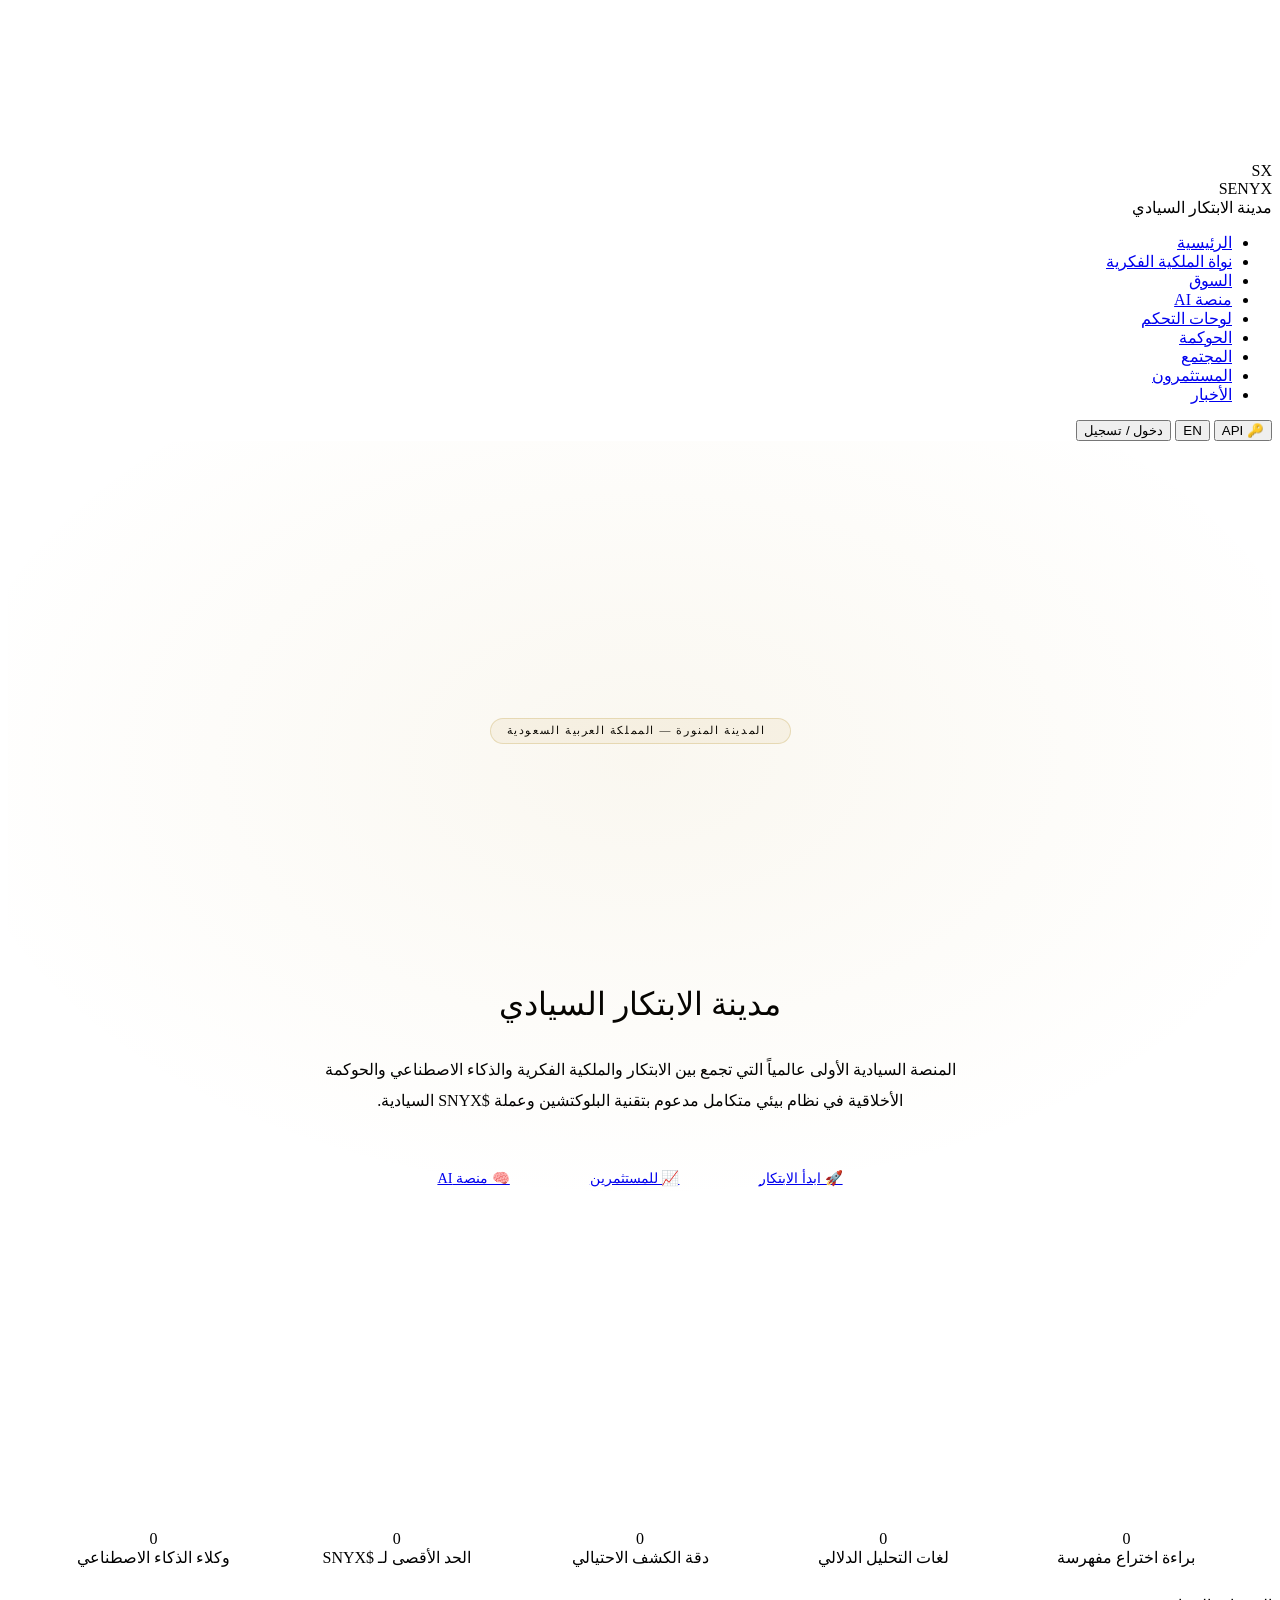
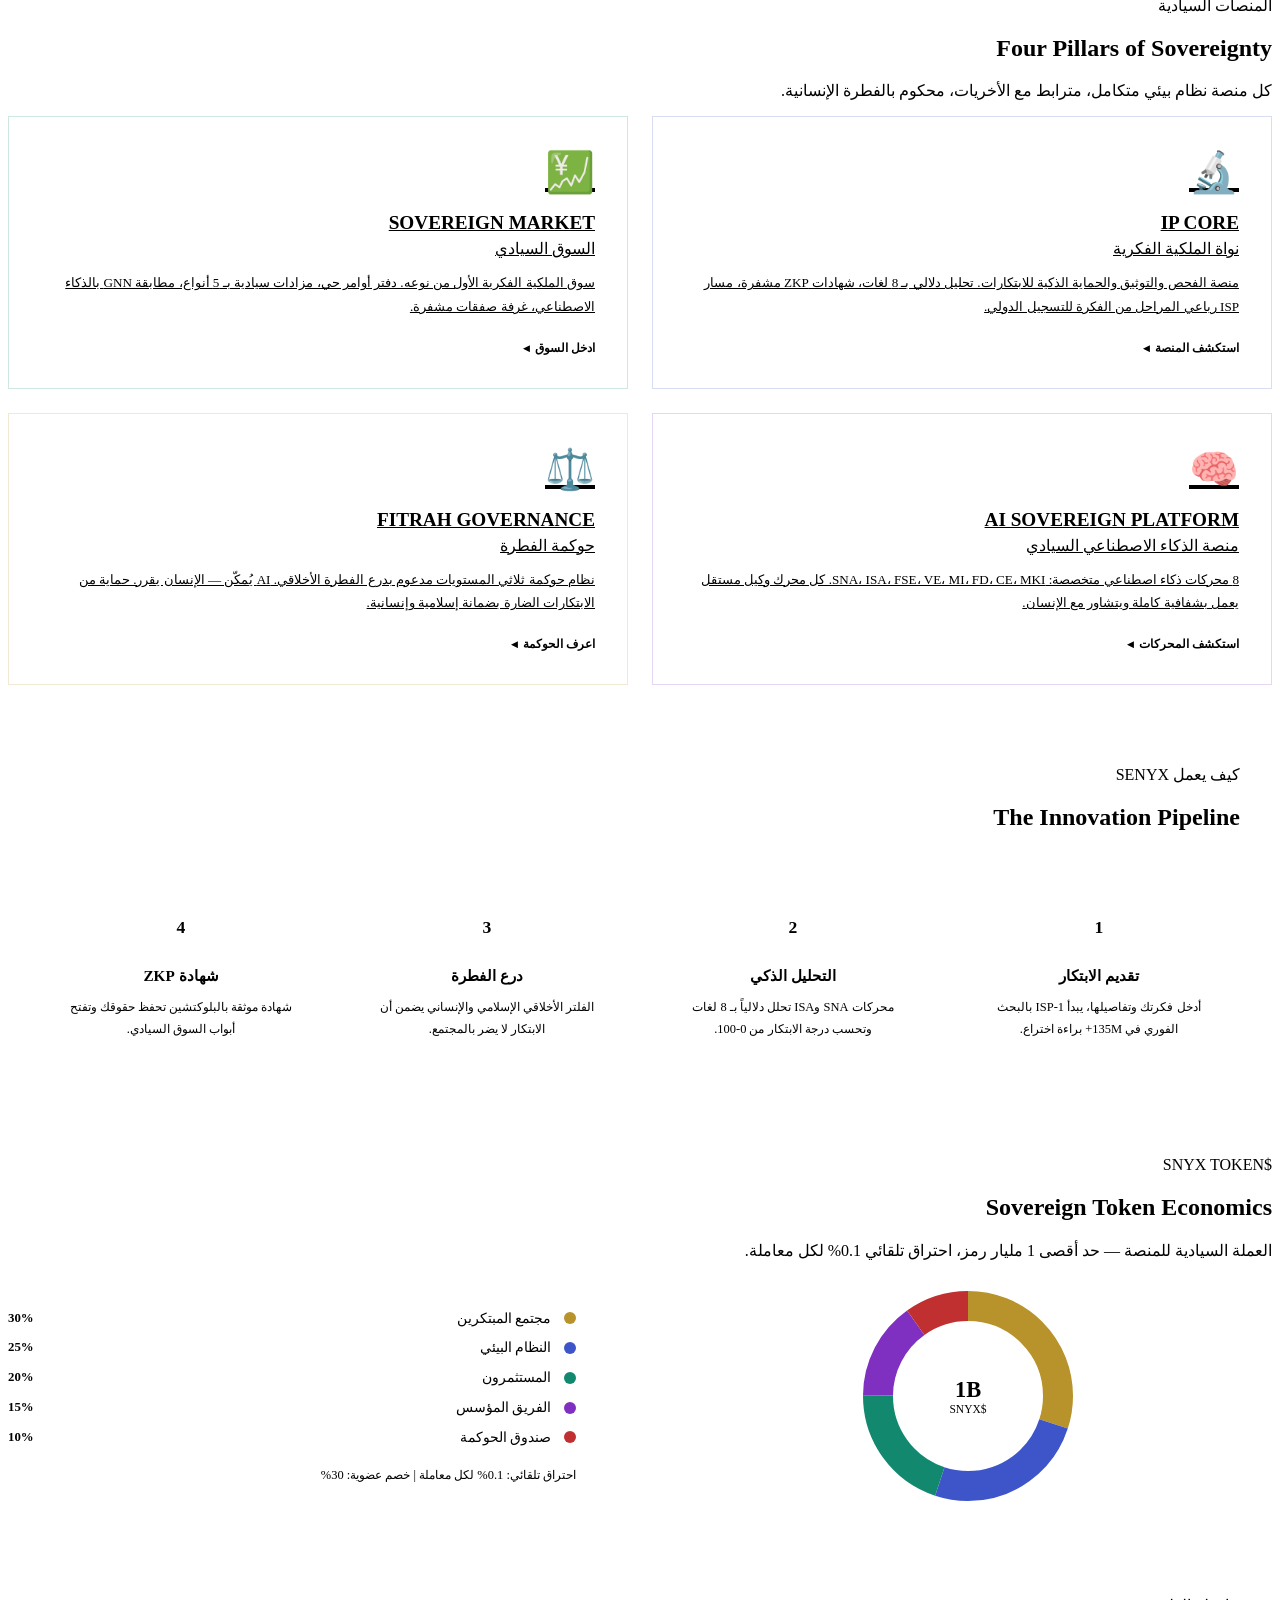
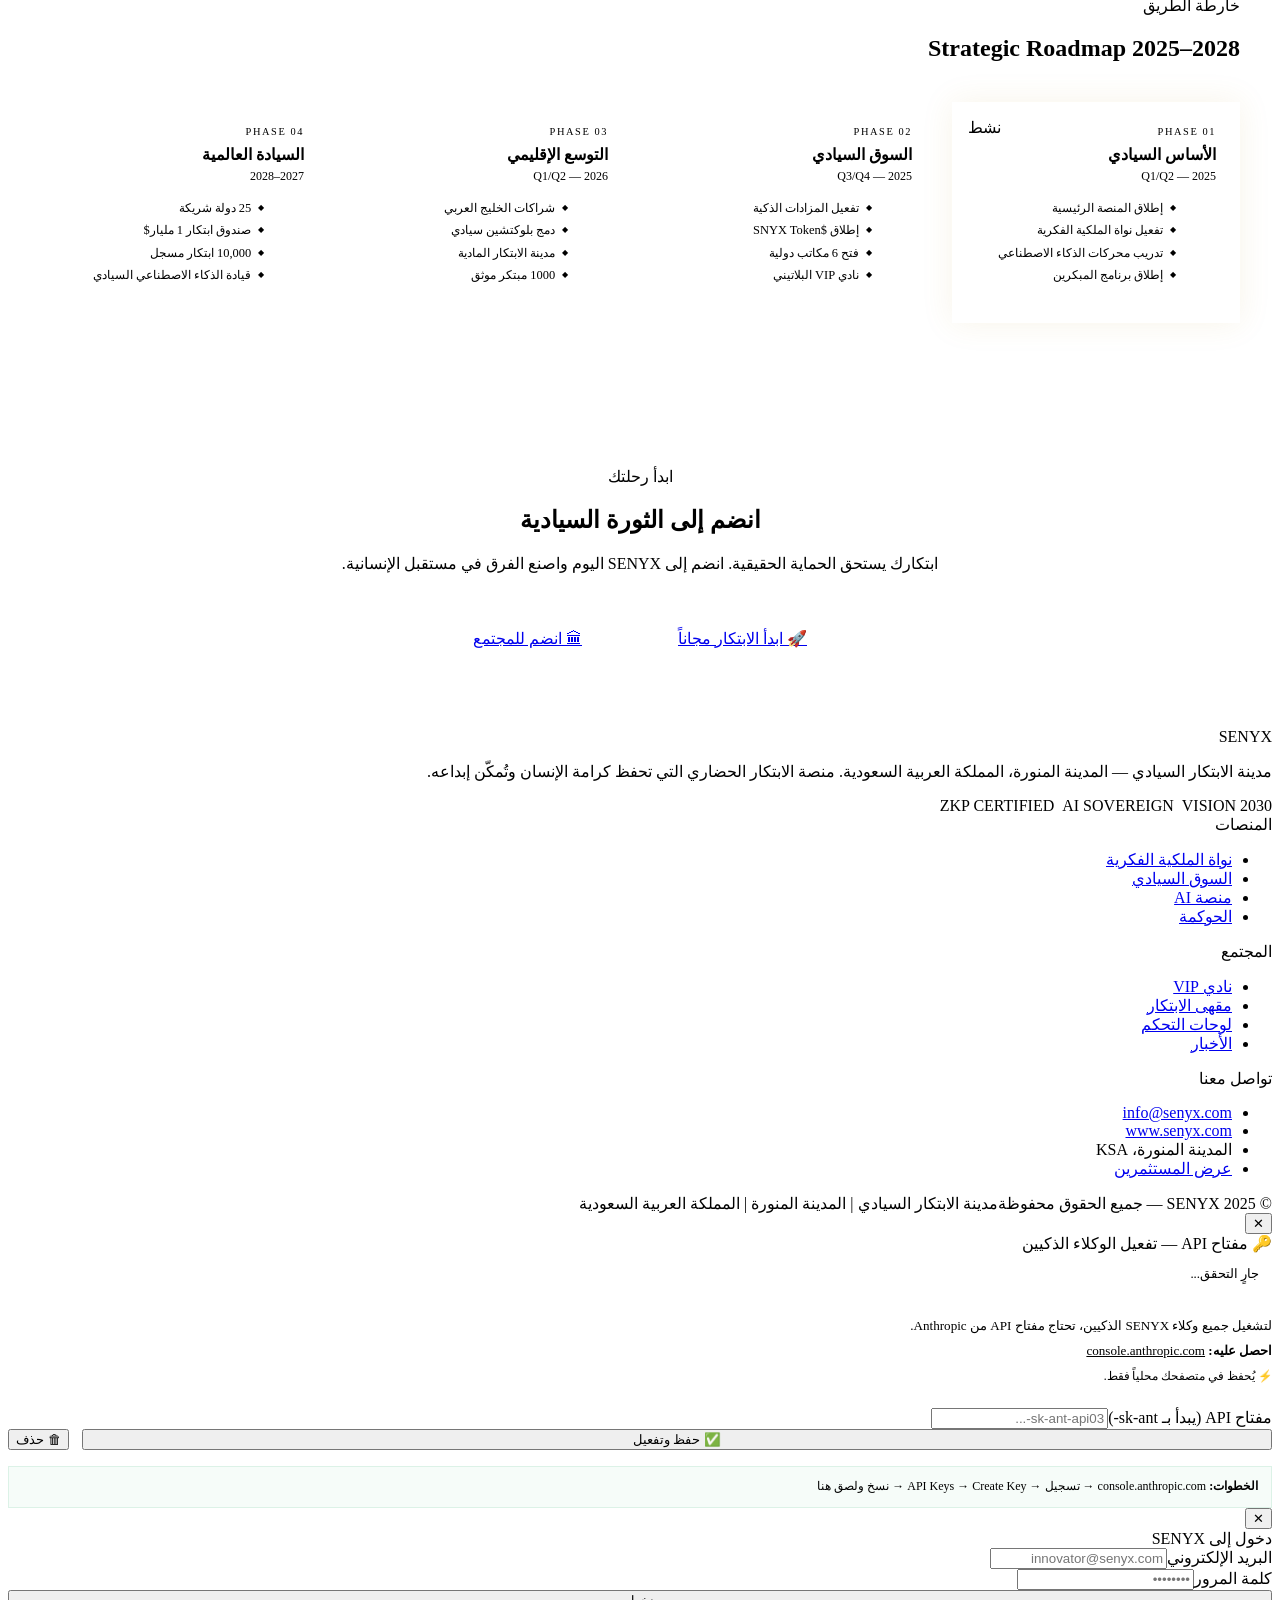
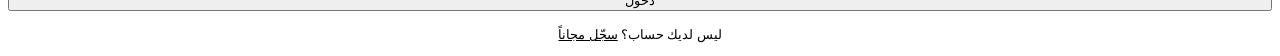
==== index.html @ e2f90cb4 "Add files via upload" ====
<!DOCTYPE html>

<html lang="ar" dir="rtl">
<head>
<meta charset="UTF-8">
<meta name="viewport" content="width=device-width,initial-scale=1">
<title>SENYX — مدينة الابتكار السيادي</title>
<meta name="description" content="SENYX: منصة الابتكار السيادي الأولى في العالم — المدينة المنورة، المملكة العربية السعودية">
<link rel="stylesheet" href="css/shared.css">
<style>
.hero{min-height:100vh;display:flex;flex-direction:column;align-items:center;justify-content:center;text-align:center;padding:6rem 2rem 4rem;position:relative;overflow:hidden;}
.hero::before{content:'';position:absolute;inset:0;background:radial-gradient(ellipse 80% 60% at 50% 30%,rgba(184,146,42,.07) 0%,transparent 70%);pointer-events:none;}
.hero-eyebrow{display:inline-flex;align-items:center;gap:.5rem;background:rgba(184,146,42,.08);border:1px solid rgba(184,146,42,.25);padding:.35rem 1rem;border-radius:20px;margin-bottom:1.5rem;font-family:var(--font-mono);font-size:.68rem;color:var(--gold);letter-spacing:.15em;}
.hero-title{font-family:var(--font-en);font-size:clamp(3rem,8vw,7rem);font-weight:900;letter-spacing:.1em;background:linear-gradient(135deg,var(--gold4),var(--gold3),var(--gold2),var(--gold));-webkit-background-clip:text;-webkit-text-fill-color:transparent;background-clip:text;line-height:.9;margin-bottom:.5rem;}
.hero-subtitle-ar{font-family:var(--font-ar);font-size:clamp(1.2rem,3vw,2rem);color:var(--white);font-weight:300;margin-bottom:2rem;}
.hero-desc{max-width:640px;font-size:1rem;color:var(--silver);line-height:1.9;margin:0 auto 2.5rem;}
.hero-btns{display:flex;gap:1rem;justify-content:center;flex-wrap:wrap;margin-bottom:3.5rem;}
.stats-bar{background:var(--bg2);border-top:1px solid var(--border);border-bottom:1px solid var(--border);padding:1.8rem 0;position:relative;z-index:1;}
.stats-grid{max-width:1280px;margin:0 auto;padding:0 2rem;display:grid;grid-template-columns:repeat(5,1fr);gap:1rem;}
.stat-item{text-align:center;}
.platforms-grid{display:grid;grid-template-columns:repeat(2,1fr);gap:1.5rem;}
.pcard{background:var(--bg3);border-radius:var(--r2);padding:2rem;position:relative;overflow:hidden;transition:all .3s;cursor:pointer;border:1px solid transparent;display:block;color:inherit;}
.pcard-ipc{border-color:rgba(61,85,200,.2);}
.pcard-mkt{border-color:rgba(18,137,110,.2);}
.pcard-ai{border-color:rgba(128,48,192,.2);}
.pcard-gov{border-color:rgba(184,146,42,.2);}
.pcard:hover{transform:translateY(-6px);box-shadow:0 20px 60px rgba(0,0,0,.4);}
.pcard-icon{font-size:2.5rem;margin-bottom:1rem;display:block;}
.pcard-title{font-family:var(--font-en);font-size:1.2rem;font-weight:700;margin-bottom:.3rem;}
.pcard-title-ar{font-family:var(--font-ar);font-size:1rem;margin-bottom:.8rem;}
.pcard-desc{font-size:.82rem;color:var(--silver);line-height:1.8;margin-bottom:1.2rem;}
.pcard-link{font-family:var(--font-mono);font-size:.72rem;font-weight:700;display:inline-flex;align-items:center;gap:.4rem;}
.how-steps{display:grid;grid-template-columns:repeat(4,1fr);gap:1.5rem;}
.step-card{text-align:center;padding:1.5rem;}
.step-num{width:48px;height:48px;border-radius:50%;background:linear-gradient(135deg,var(--gold),var(--gold2));color:var(--bg);font-family:var(--font-en);font-weight:900;font-size:1.1rem;display:flex;align-items:center;justify-content:center;margin:0 auto 1rem;}
.step-title{font-weight:700;color:var(--white);margin-bottom:.5rem;font-size:.95rem;}
.step-desc{font-size:.78rem;color:var(--silver);line-height:1.7;}
.token-grid{display:grid;grid-template-columns:1fr 1fr;gap:3rem;align-items:center;}
.donut-wrap{position:relative;width:240px;height:240px;margin:0 auto;}
.donut-wrap svg{transform:rotate(-90deg);}
.donut-center{position:absolute;inset:0;display:flex;flex-direction:column;align-items:center;justify-content:center;}
.donut-center .val{font-family:var(--font-mono);font-size:1.4rem;font-weight:700;color:var(--gold3);}
.donut-center .lbl{font-size:.72rem;color:var(--silver);}
.token-legend{list-style:none;display:flex;flex-direction:column;gap:.8rem;}
.legend-item{display:flex;align-items:center;gap:.8rem;font-size:.85rem;}
.legend-dot{width:12px;height:12px;border-radius:50%;flex-shrink:0;}
.legend-name{flex:1;color:var(--white);}
.legend-pct{font-family:var(--font-mono);font-size:.8rem;color:var(--gold2);font-weight:700;}
.roadmap-grid{display:grid;grid-template-columns:repeat(4,1fr);gap:1rem;}
.phase-card{background:var(--bg3);border:1px solid var(--border);border-radius:var(--r2);padding:1.5rem;position:relative;}
.phase-card.active{border-color:var(--gold);box-shadow:0 0 30px rgba(184,146,42,.1);}
.phase-num{font-family:var(--font-mono);font-size:.65rem;color:var(--gold);letter-spacing:.15em;margin-bottom:.5rem;}
.phase-title{font-weight:700;color:var(--white);margin-bottom:.3rem;}
.phase-date{font-size:.75rem;color:var(--silver);margin-bottom:1rem;}
.phase-items{list-style:none;display:flex;flex-direction:column;gap:.4rem;}
.phase-items li{font-size:.78rem;color:var(--silver);padding-right:.8rem;position:relative;}
.phase-items li::before{content:'◆';position:absolute;right:0;color:var(--gold);font-size:.5rem;top:.2rem;}
.phase-badge{position:absolute;top:1rem;left:1rem;}
@media(max-width:900px){.platforms-grid{grid-template-columns:1fr;}.how-steps{grid-template-columns:repeat(2,1fr);}.token-grid{grid-template-columns:1fr;}.roadmap-grid{grid-template-columns:repeat(2,1fr);}.stats-grid{grid-template-columns:repeat(3,1fr);}}
@media(max-width:600px){.stats-grid{grid-template-columns:repeat(2,1fr);}.how-steps{grid-template-columns:1fr;}.roadmap-grid{grid-template-columns:1fr;}}
</style>
</head>
<body>
<canvas id="starsCanvas"></canvas>
<nav class="snyx-nav">
  <div class="nav-logo">
    <div class="nav-logo-mark">SX</div>
    <div><div class="nav-logo-text">SENYX</div><span class="nav-logo-sub">مدينة الابتكار السيادي</span></div>
  </div>
  <ul class="nav-links">
    <li><a href="index.html" class="active">الرئيسية</a></li>
    <li><a href="ipccore.html">نواة الملكية الفكرية</a></li>
    <li><a href="market.html">السوق</a></li>
    <li><a href="ai-platform.html">منصة AI</a></li>
    <li><a href="dashboards.html">لوحات التحكم</a></li>
    <li><a href="governance.html">الحوكمة</a></li>
    <li><a href="community.html">المجتمع</a></li>
    <li><a href="investor.html">المستثمرون</a></li>
    <li><a href="news.html">الأخبار</a></li>
  </ul>
  <div class="nav-actions">
    <button class="btn-api-key" id="apiBtnNav" onclick="openModal('apikey')">🔑 API</button>
    <button class="btn-lang" id="langBtn" onclick="toggleLang()">EN</button>
    <button class="btn-login" onclick="openModal('login')">دخول / تسجيل</button>
  </div>
</nav>
<section class="hero">
  <div class="hero-eyebrow"><span class="pulse-dot"></span><span>المدينة المنورة — المملكة العربية السعودية</span></div>
  <h1 class="hero-title">SENYX</h1>
  <p class="hero-subtitle-ar">مدينة الابتكار السيادي</p>
  <p class="hero-desc">المنصة السيادية الأولى عالمياً التي تجمع بين الابتكار والملكية الفكرية والذكاء الاصطناعي والحوكمة الأخلاقية في نظام بيئي متكامل مدعوم بتقنية البلوكتشين وعملة $SNYX السيادية.</p>
  <div class="hero-btns">
    <a href="ipccore.html" class="btn-primary" style="font-size:.9rem;padding:.85rem 2rem">🚀 ابدأ الابتكار</a>
    <a href="investor.html" class="btn-outline" style="font-size:.9rem;padding:.85rem 2rem">📈 للمستثمرين</a>
    <a href="ai-platform.html" class="btn-ai" style="font-size:.9rem;padding:.85rem 2rem">🧠 منصة AI</a>
  </div>
  <div style="position:absolute;bottom:0;left:0;right:0">
    <div class="ticker-wrap"><div class="ticker-inner" id="tickerInner"></div></div>
  </div>
</section>
<div class="stats-bar">
  <div class="stats-grid">
    <div class="stat-item reveal"><div class="stat-num" data-target="135000000" data-suffix="+">0</div><div class="stat-label">براءة اختراع مفهرسة</div></div>
    <div class="stat-item reveal"><div class="stat-num" data-target="8" data-suffix=" لغات">0</div><div class="stat-label">لغات التحليل الدلالي</div></div>
    <div class="stat-item reveal"><div class="stat-num" data-target="99" data-suffix="%">0</div><div class="stat-label">دقة الكشف الاحتيالي</div></div>
    <div class="stat-item reveal"><div class="stat-num" data-target="1000000000">0</div><div class="stat-label">الحد الأقصى لـ $SNYX</div></div>
    <div class="stat-item reveal"><div class="stat-num" data-target="9" data-suffix=" وكلاء">0</div><div class="stat-label">وكلاء الذكاء الاصطناعي</div></div>
  </div>
</div>
<section class="section">
  <div class="section-tag">المنصات السيادية</div>
  <h2 class="section-title">Four Pillars of Sovereignty</h2>
  <p class="section-sub reveal">كل منصة نظام بيئي متكامل، مترابط مع الأخريات، محكوم بالفطرة الإنسانية.</p>
  <div class="divider"></div>
  <div class="platforms-grid">
    <a href="ipccore.html" class="pcard pcard-ipc reveal">
      <span class="pcard-icon">🔬</span>
      <div class="pcard-title" style="color:var(--ipc3)">IP CORE</div>
      <div class="pcard-title-ar">نواة الملكية الفكرية</div>
      <p class="pcard-desc">منصة الفحص والتوثيق والحماية الذكية للابتكارات. تحليل دلالي بـ 8 لغات، شهادات ZKP مشفرة، مسار ISP رباعي المراحل من الفكرة للتسجيل الدولي.</p>
      <div class="pcard-link" style="color:var(--ipc3)">استكشف المنصة ◄</div>
    </a>
    <a href="market.html" class="pcard pcard-mkt reveal">
      <span class="pcard-icon">💹</span>
      <div class="pcard-title" style="color:var(--mkt3)">SOVEREIGN MARKET</div>
      <div class="pcard-title-ar">السوق السيادي</div>
      <p class="pcard-desc">سوق الملكية الفكرية الأول من نوعه. دفتر أوامر حي، مزادات سيادية بـ 5 أنواع، مطابقة GNN بالذكاء الاصطناعي، غرفة صفقات مشفرة.</p>
      <div class="pcard-link" style="color:var(--mkt3)">ادخل السوق ◄</div>
    </a>
    <a href="ai-platform.html" class="pcard pcard-ai reveal">
      <span class="pcard-icon">🧠</span>
      <div class="pcard-title" style="color:var(--ai3)">AI SOVEREIGN PLATFORM</div>
      <div class="pcard-title-ar">منصة الذكاء الاصطناعي السيادي</div>
      <p class="pcard-desc">8 محركات ذكاء اصطناعي متخصصة: SNA، ISA، FSE، VE، MI، FD، CE، MKI. كل محرك وكيل مستقل يعمل بشفافية كاملة ويتشاور مع الإنسان.</p>
      <div class="pcard-link" style="color:var(--ai3)">استكشف المحركات ◄</div>
    </a>
    <a href="governance.html" class="pcard pcard-gov reveal">
      <span class="pcard-icon">⚖️</span>
      <div class="pcard-title" style="color:var(--gold3)">FITRAH GOVERNANCE</div>
      <div class="pcard-title-ar">حوكمة الفطرة</div>
      <p class="pcard-desc">نظام حوكمة ثلاثي المستويات مدعوم بدرع الفطرة الأخلاقي. AI يُمكّن — الإنسان يقرر. حماية من الابتكارات الضارة بضمانة إسلامية وإنسانية.</p>
      <div class="pcard-link" style="color:var(--gold3)">اعرف الحوكمة ◄</div>
    </a>
  </div>
</section>
<section style="background:var(--bg2);padding:5rem 0;position:relative;z-index:1;">
  <div style="max-width:1280px;margin:0 auto;padding:0 2rem">
    <div class="section-tag">كيف يعمل SENYX</div>
    <h2 class="section-title">The Innovation Pipeline</h2>
    <div class="how-steps" style="margin-top:3rem">
      <div class="step-card reveal"><div class="step-num">1</div><div class="step-title">تقديم الابتكار</div><p class="step-desc">أدخل فكرتك وتفاصيلها، يبدأ ISP-1 بالبحث الفوري في 135M+ براءة اختراع.</p></div>
      <div class="step-card reveal"><div class="step-num">2</div><div class="step-title">التحليل الذكي</div><p class="step-desc">محركات SNA وISA تحلل دلالياً بـ 8 لغات وتحسب درجة الابتكار من 0-100.</p></div>
      <div class="step-card reveal"><div class="step-num">3</div><div class="step-title">درع الفطرة</div><p class="step-desc">الفلتر الأخلاقي الإسلامي والإنساني يضمن أن الابتكار لا يضر بالمجتمع.</p></div>
      <div class="step-card reveal"><div class="step-num">4</div><div class="step-title">شهادة ZKP</div><p class="step-desc">شهادة موثقة بالبلوكتشين تحفظ حقوقك وتفتح أبواب السوق السيادي.</p></div>
    </div>
  </div>
</section>
<section class="section">
  <div class="section-tag">$SNYX TOKEN</div>
  <h2 class="section-title">Sovereign Token Economics</h2>
  <p class="section-sub reveal">العملة السيادية للمنصة — حد أقصى 1 مليار رمز، احتراق تلقائي 0.1% لكل معاملة.</p>
  <div class="divider"></div>
  <div class="token-grid reveal">
    <div class="donut-wrap">
      <svg width="240" height="240" viewBox="0 0 240 240">
        <circle cx="120" cy="120" r="90" fill="none" stroke="rgba(255,255,255,.05)" stroke-width="30"/>
        <circle cx="120" cy="120" r="90" fill="none" stroke="#b8922a" stroke-width="30" stroke-dasharray="169.6 395.8" stroke-dashoffset="0"/>
        <circle cx="120" cy="120" r="90" fill="none" stroke="#3d55c8" stroke-width="30" stroke-dasharray="141.4 424" stroke-dashoffset="-169.6"/>
        <circle cx="120" cy="120" r="90" fill="none" stroke="#12896e" stroke-width="30" stroke-dasharray="113.1 452.4" stroke-dashoffset="-311"/>
        <circle cx="120" cy="120" r="90" fill="none" stroke="#8030c0" stroke-width="30" stroke-dasharray="84.8 480.7" stroke-dashoffset="-424.1"/>
        <circle cx="120" cy="120" r="90" fill="none" stroke="#c03030" stroke-width="30" stroke-dasharray="56.5 509" stroke-dashoffset="-508.9"/>
      </svg>
      <div class="donut-center"><span class="val">1B</span><span class="lbl">$SNYX</span></div>
    </div>
    <ul class="token-legend">
      <li class="legend-item"><span class="legend-dot" style="background:#b8922a"></span><span class="legend-name">مجتمع المبتكرين</span><span class="legend-pct">30%</span></li>
      <li class="legend-item"><span class="legend-dot" style="background:#3d55c8"></span><span class="legend-name">النظام البيئي</span><span class="legend-pct">25%</span></li>
      <li class="legend-item"><span class="legend-dot" style="background:#12896e"></span><span class="legend-name">المستثمرون</span><span class="legend-pct">20%</span></li>
      <li class="legend-item"><span class="legend-dot" style="background:#8030c0"></span><span class="legend-name">الفريق المؤسس</span><span class="legend-pct">15%</span></li>
      <li class="legend-item"><span class="legend-dot" style="background:#c03030"></span><span class="legend-name">صندوق الحوكمة</span><span class="legend-pct">10%</span></li>
      <li class="legend-item" style="padding-top:.5rem;border-top:1px solid var(--border)"><span style="font-size:.78rem;color:var(--silver)">احتراق تلقائي: 0.1% لكل معاملة | خصم عضوية: 30%</span></li>
    </ul>
  </div>
</section>
<section style="background:var(--bg2);padding:5rem 0;position:relative;z-index:1;">
  <div style="max-width:1280px;margin:0 auto;padding:0 2rem">
    <div class="section-tag">خارطة الطريق</div>
    <h2 class="section-title">Strategic Roadmap 2025–2028</h2>
    <div class="roadmap-grid" style="margin-top:2.5rem">
      <div class="phase-card active reveal"><div class="phase-badge"><span class="badge badge-green">نشط</span></div><div class="phase-num">PHASE 01</div><div class="phase-title">الأساس السيادي</div><div class="phase-date">2025 — Q1/Q2</div><ul class="phase-items"><li>إطلاق المنصة الرئيسية</li><li>تفعيل نواة الملكية الفكرية</li><li>تدريب محركات الذكاء الاصطناعي</li><li>إطلاق برنامج المبكرين</li></ul></div>
      <div class="phase-card reveal"><div class="phase-num">PHASE 02</div><div class="phase-title">السوق السيادي</div><div class="phase-date">2025 — Q3/Q4</div><ul class="phase-items"><li>تفعيل المزادات الذكية</li><li>إطلاق $SNYX Token</li><li>فتح 6 مكاتب دولية</li><li>نادي VIP البلاتيني</li></ul></div>
      <div class="phase-card reveal"><div class="phase-num">PHASE 03</div><div class="phase-title">التوسع الإقليمي</div><div class="phase-date">2026 — Q1/Q2</div><ul class="phase-items"><li>شراكات الخليج العربي</li><li>دمج بلوكتشين سيادي</li><li>مدينة الابتكار المادية</li><li>1000 مبتكر موثق</li></ul></div>
      <div class="phase-card reveal"><div class="phase-num">PHASE 04</div><div class="phase-title">السيادة العالمية</div><div class="phase-date">2027–2028</div><ul class="phase-items"><li>25 دولة شريكة</li><li>صندوق ابتكار 1 مليار$</li><li>10,000 ابتكار مسجل</li><li>قيادة الذكاء الاصطناعي السيادي</li></ul></div>
    </div>
  </div>
</section>
<section class="section" style="text-align:center">
  <div class="glow-line" style="margin-bottom:4rem"></div>
  <div class="section-tag">ابدأ رحلتك</div>
  <h2 class="section-title">انضم إلى الثورة السيادية</h2>
  <p class="section-sub reveal" style="margin:0 auto 2.5rem">ابتكارك يستحق الحماية الحقيقية. انضم إلى SENYX اليوم واصنع الفرق في مستقبل الإنسانية.</p>
  <div style="display:flex;gap:1rem;justify-content:center;flex-wrap:wrap">
    <a href="ipccore.html" class="btn-primary" style="font-size:1rem;padding:1rem 2.5rem">🚀 ابدأ الابتكار مجاناً</a>
    <a href="community.html" class="btn-outline" style="font-size:1rem;padding:1rem 2.5rem">🏛 انضم للمجتمع</a>
  </div>
  <div class="glow-line" style="margin-top:4rem"></div>
</section>
<footer class="snyx-footer">
  <div class="footer-grid">
    <div><div class="footer-brand-name">SENYX</div><p class="footer-brand-sub">مدينة الابتكار السيادي — المدينة المنورة، المملكة العربية السعودية. منصة الابتكار الحضاري التي تحفظ كرامة الإنسان وتُمكّن إبداعه.</p><div style="display:flex;gap:.5rem;flex-wrap:wrap"><span class="badge badge-gold">VISION 2030</span><span class="badge badge-ipc">AI SOVEREIGN</span><span class="badge badge-mkt">ZKP CERTIFIED</span></div></div>
    <div><div class="footer-col-title">المنصات</div><ul class="footer-links"><li><a href="ipccore.html">نواة الملكية الفكرية</a></li><li><a href="market.html">السوق السيادي</a></li><li><a href="ai-platform.html">منصة AI</a></li><li><a href="governance.html">الحوكمة</a></li></ul></div>
    <div><div class="footer-col-title">المجتمع</div><ul class="footer-links"><li><a href="community.html">نادي VIP</a></li><li><a href="community.html">مقهى الابتكار</a></li><li><a href="dashboards.html">لوحات التحكم</a></li><li><a href="news.html">الأخبار</a></li></ul></div>
    <div><div class="footer-col-title">تواصل معنا</div><ul class="footer-links"><li><a href="mailto:info@senyx.com">info@senyx.com</a></li><li><a href="https://senyx.com">www.senyx.com</a></li><li><span style="color:var(--silver)">المدينة المنورة، KSA</span></li><li><a href="investor.html">عرض المستثمرين</a></li></ul></div>
  </div>
  <div class="footer-bottom"><span>© 2025 SENYX — جميع الحقوق محفوظة</span><span>مدينة الابتكار السيادي | المدينة المنورة | المملكة العربية السعودية</span></div>
</footer>
<div class="modal-overlay" id="modal-apikey">
  <div class="modal-box">
    <button class="modal-close" onclick="closeModal('apikey')">✕</button>
    <div class="modal-title">🔑 مفتاح API — تفعيل الوكلاء الذكيين</div>
    <div id="apiKeyStatus" style="font-size:.8rem;margin-bottom:1.2rem;padding:.8rem;background:rgba(255,255,255,.03);border-radius:var(--r);border:1px solid var(--border)">جارٍ التحقق...</div>
    <p style="font-size:.82rem;color:var(--silver);line-height:1.9;margin-bottom:1.2rem">لتشغيل جميع وكلاء SENYX الذكيين، تحتاج مفتاح API من Anthropic.<br><strong style="color:var(--gold2)">احصل عليه:</strong> <a href="https://console.anthropic.com" target="_blank" style="color:var(--gold3)">console.anthropic.com</a><br><span style="font-size:.72rem;color:var(--silver)">⚡ يُحفظ في متصفحك محلياً فقط.</span></p>
    <div class="form-group"><label class="form-label">مفتاح API (يبدأ بـ sk-ant-)</label><input class="form-input" id="apiKeyInput" type="password" placeholder="sk-ant-api03-..."></div>
    <div style="display:flex;gap:.8rem"><button class="btn-primary" style="flex:1" onclick="saveApiKey()">✅ حفظ وتفعيل</button><button class="btn-outline" onclick="clearApiKey()">🗑 حذف</button></div>
    <div style="margin-top:1rem;padding:.8rem;background:rgba(34,170,102,.04);border:1px solid rgba(34,170,102,.12);border-radius:var(--r);font-size:.75rem;color:var(--silver)"><strong style="color:var(--green)">الخطوات:</strong> console.anthropic.com → تسجيل → API Keys → Create Key → نسخ ولصق هنا</div>
  </div>
</div>
<div class="modal-overlay" id="modal-login">
  <div class="modal-box">
    <button class="modal-close" onclick="closeModal('login')">✕</button>
    <div class="modal-title">دخول إلى SENYX</div>
    <div class="form-group"><label class="form-label">البريد الإلكتروني</label><input class="form-input" type="email" placeholder="innovator@senyx.com"></div>
    <div class="form-group"><label class="form-label">كلمة المرور</label><input class="form-input" type="password" placeholder="••••••••"></div>
    <button class="btn-primary" style="width:100%" onclick="alert('نظام المصادقة قيد التطوير')">دخول</button>
    <p style="text-align:center;margin-top:1rem;font-size:.82rem;color:var(--silver)">ليس لديك حساب؟ <a href="#" style="color:var(--gold2)">سجّل مجاناً</a></p>
  </div>
</div>
<script src="js/shared.js"></script>
<script>
buildTicker([
  '🔬 IP CORE — حماية براءات الاختراع بالذكاء الاصطناعي',
  '💹 $SNYX — +12.4% ● حجم التداول: 2.4M',
  '🧠 محرك SNA — دقة 97%',
  '⚖️ درع الفطرة — 23 ابتكار محمي اليوم',
  '🔬 ISP-4 — مسار التوثيق الدولي مفتوح',
  '💹 مزاد نشط: براءة اختراع الطاقة الشمسية — 4 ساعات',
  '🧠 محرك FSE — دقة 100% كشف احتيالي',
  '🏛 نادي VIP — 47 عضو جديد هذا الأسبوع',
  '📰 SENYX تعلن شراكة مع وزارة الاتصالات',
  '🎓 دورة الابتكار في عصر AI — تسجيل مفتوح'
]);
</script>
</body>
</html>
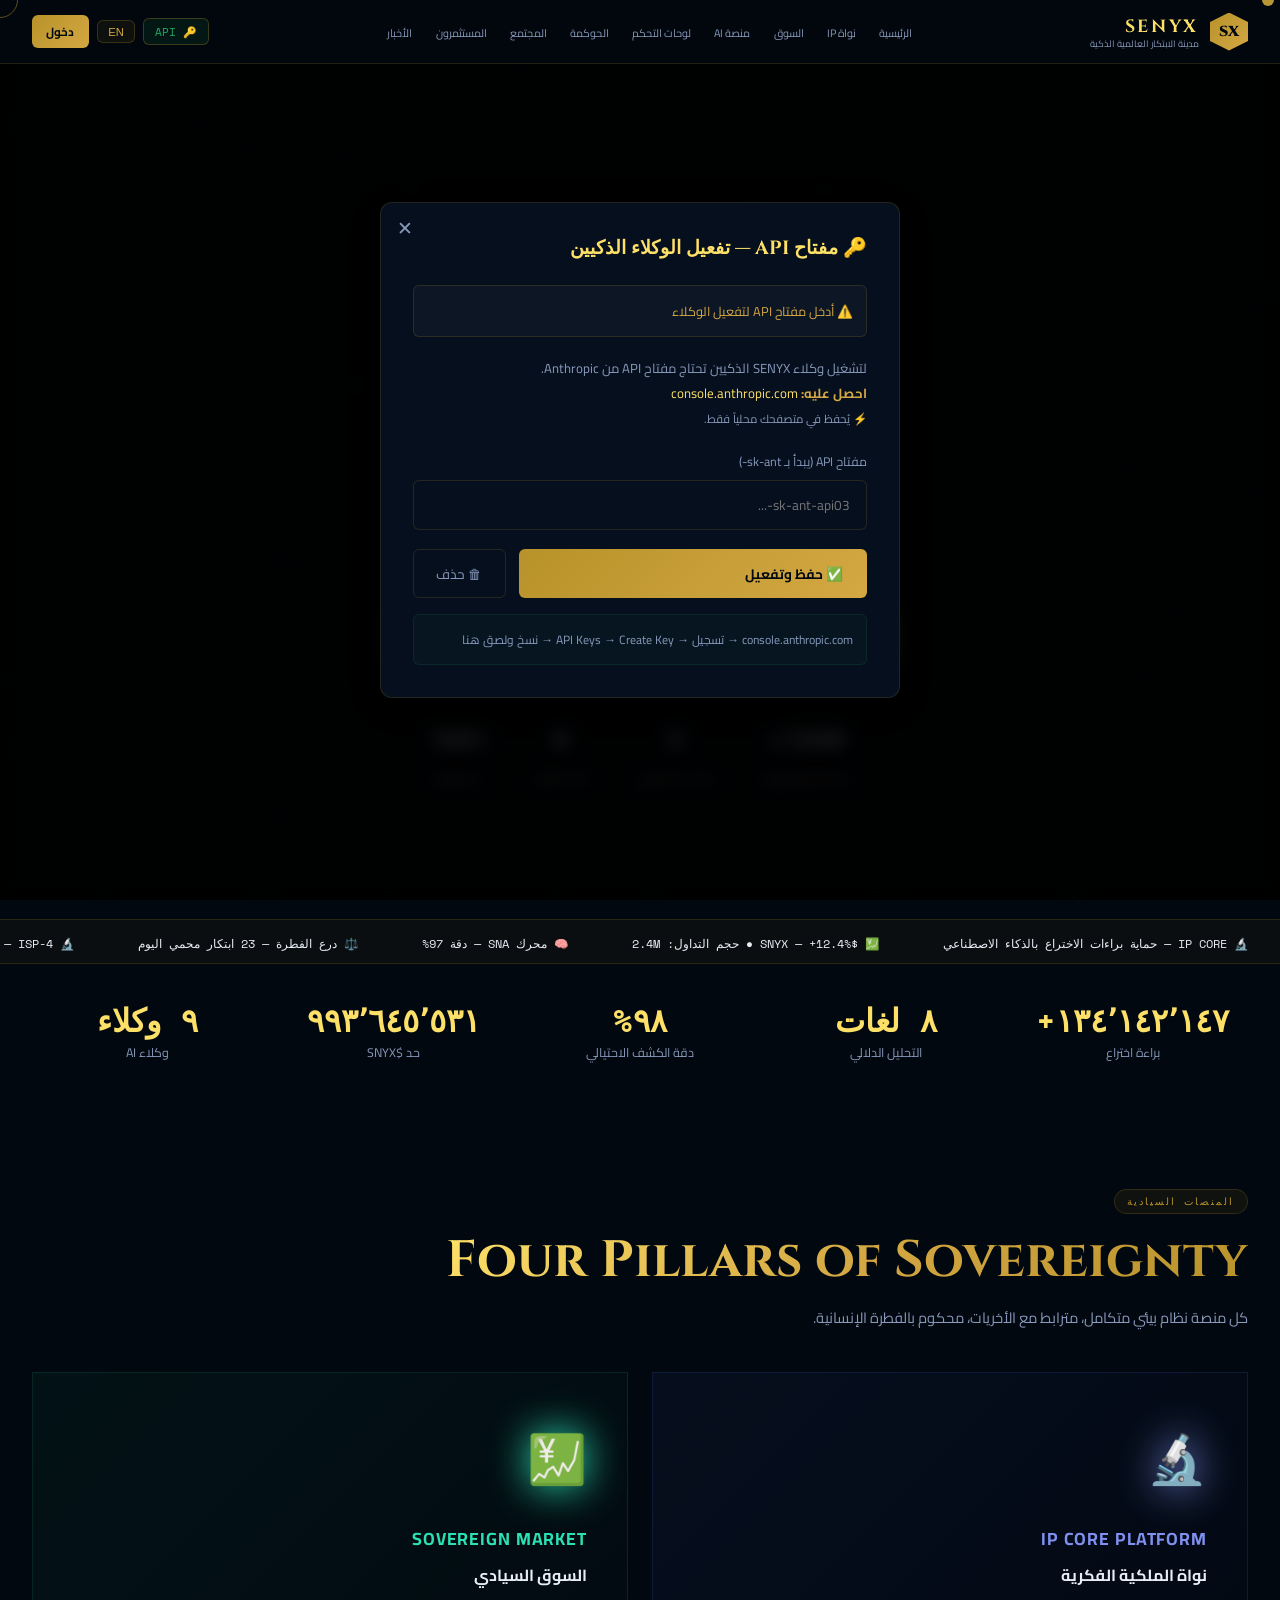
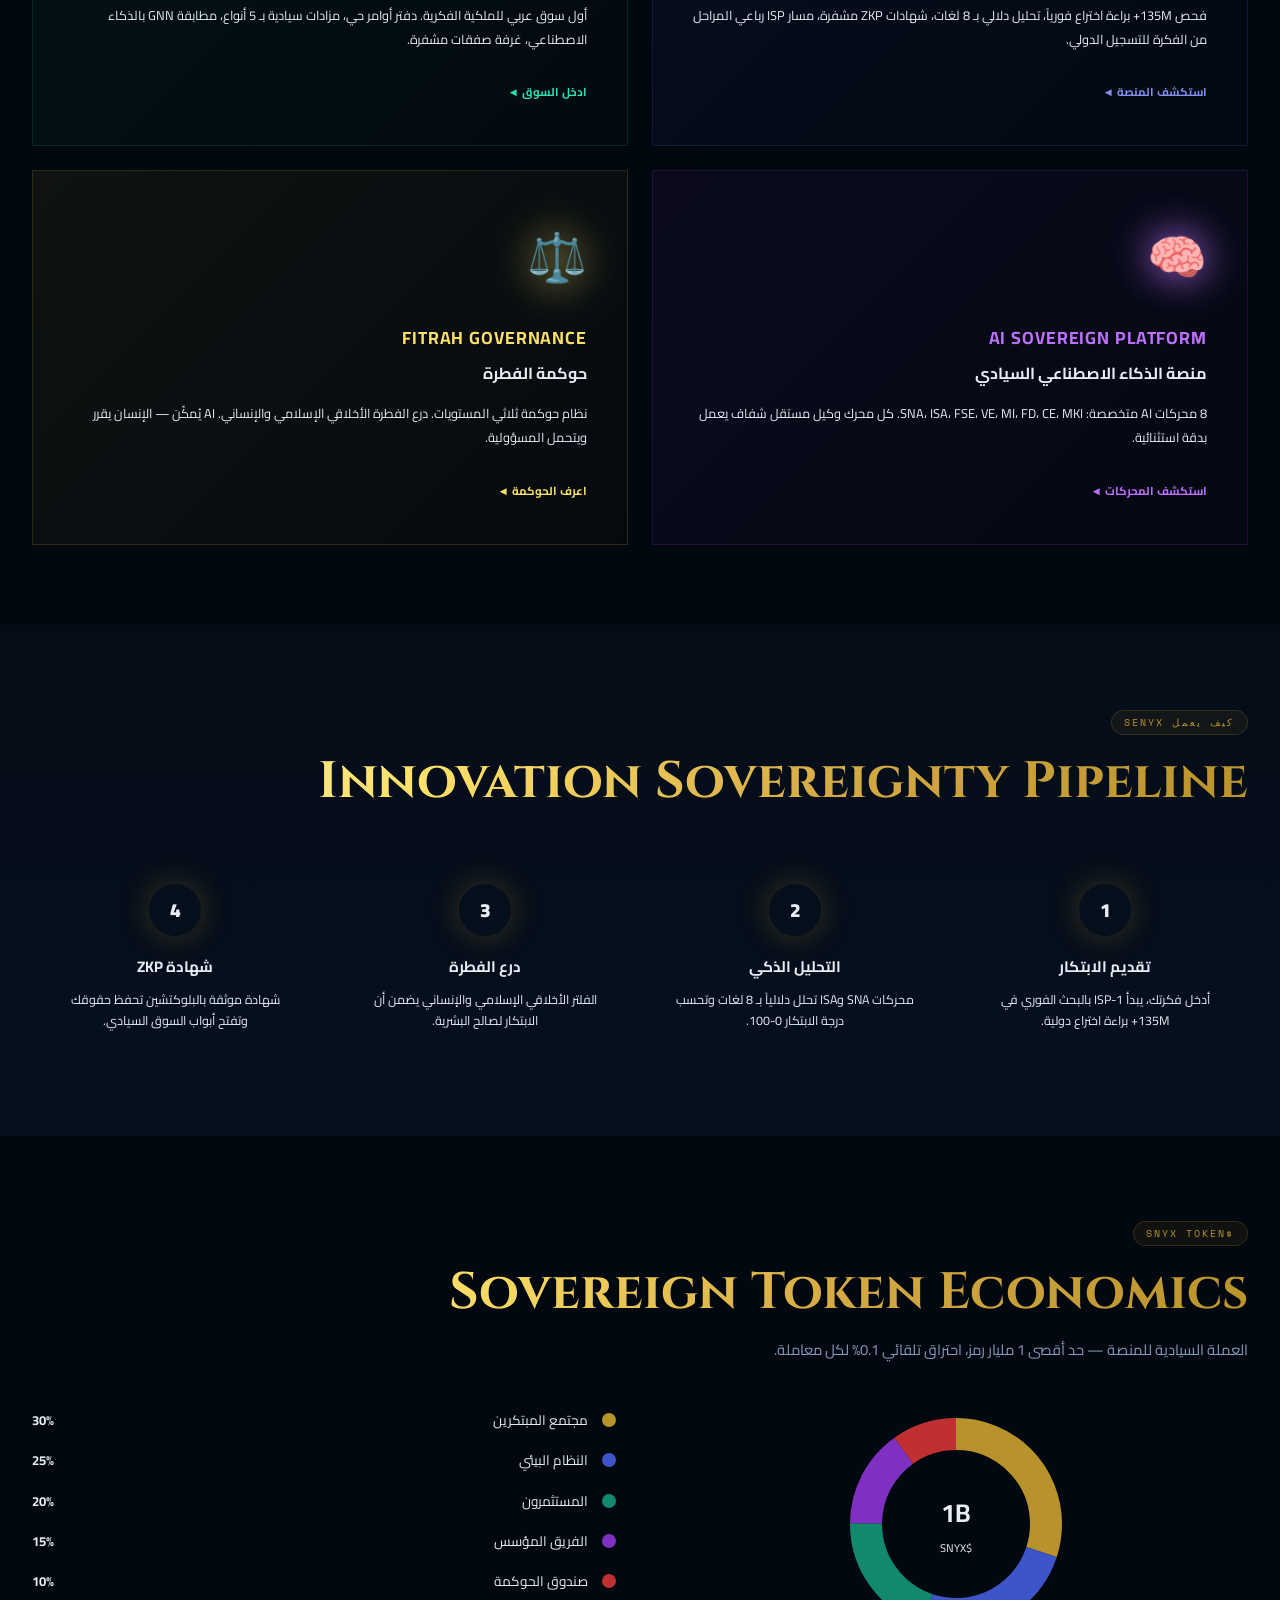
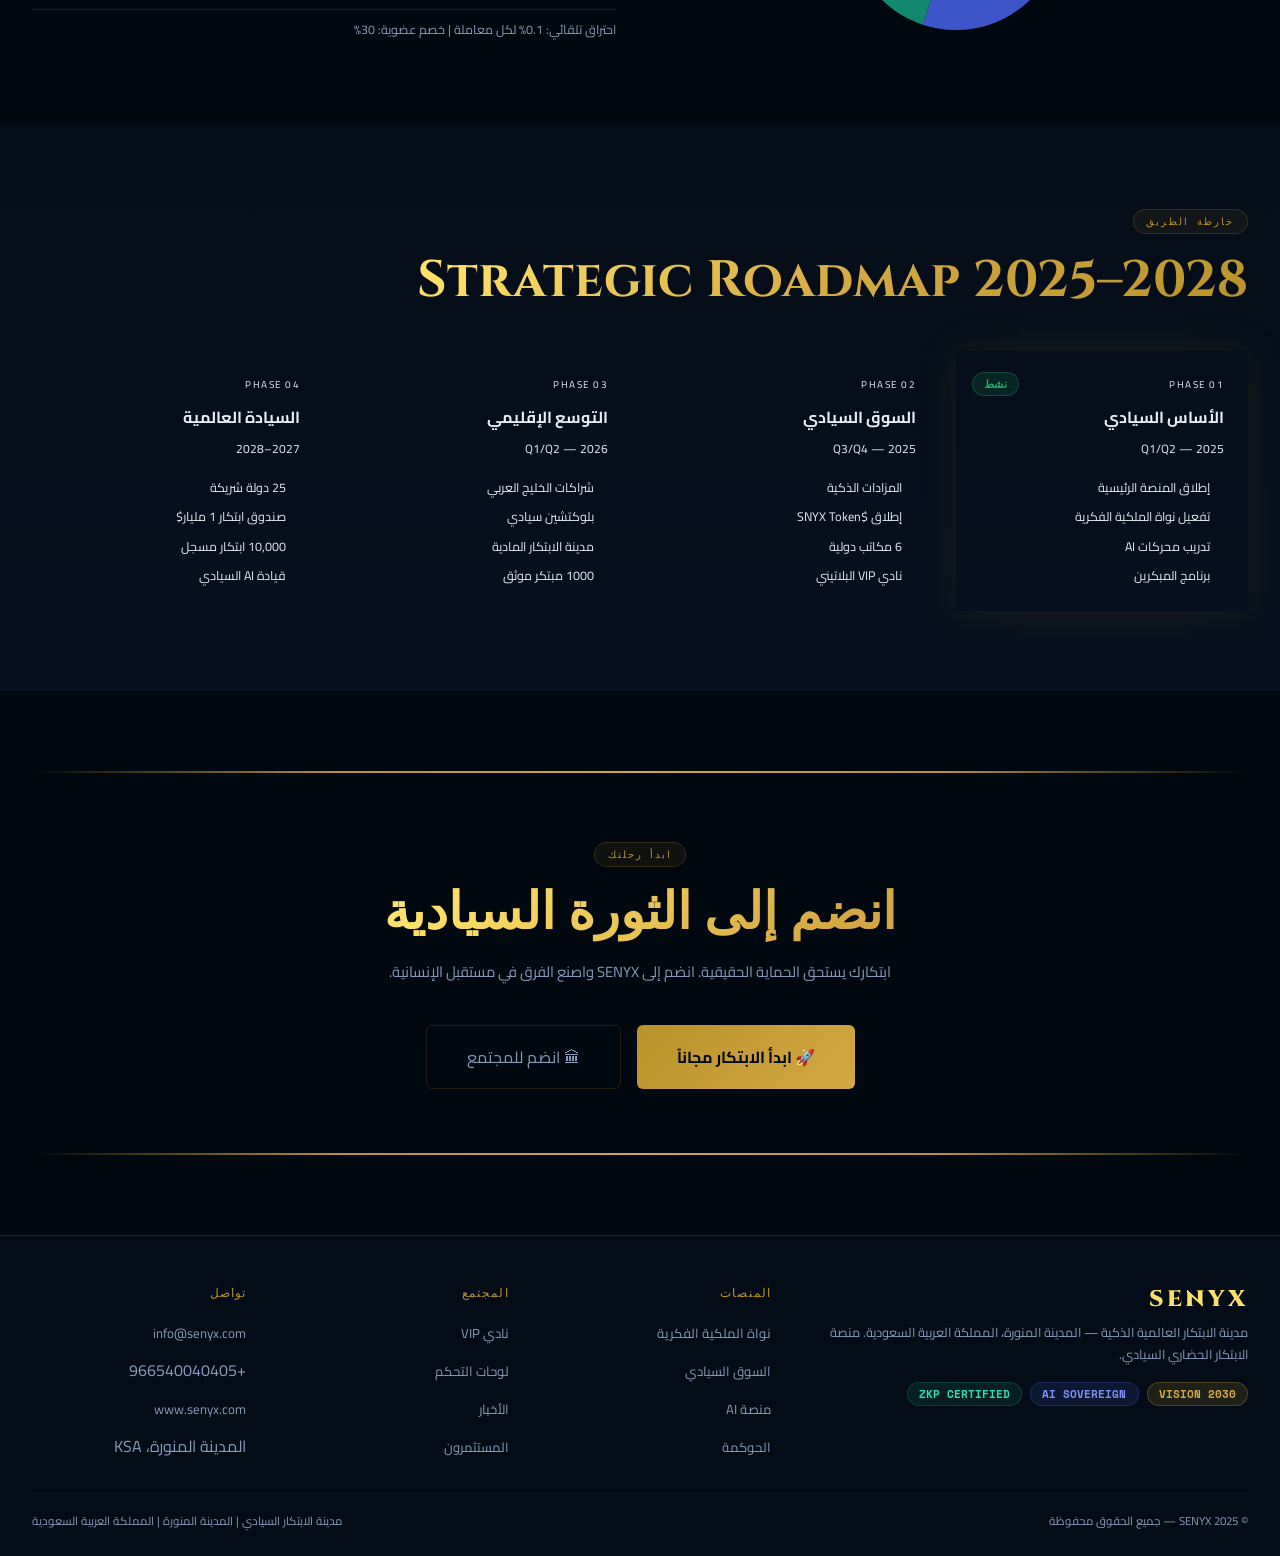
==== commit fed7e3da: "Add files via upload" ====
--- a/index.html
+++ b/index.html
@@ -4,72 +4,214 @@
 <head>
 <meta charset="UTF-8">
 <meta name="viewport" content="width=device-width,initial-scale=1">
-<title>SENYX — مدينة الابتكار السيادي</title>
-<meta name="description" content="SENYX: منصة الابتكار السيادي الأولى في العالم — المدينة المنورة، المملكة العربية السعودية">
-<link rel="stylesheet" href="css/shared.css">
-<style>
-.hero{min-height:100vh;display:flex;flex-direction:column;align-items:center;justify-content:center;text-align:center;padding:6rem 2rem 4rem;position:relative;overflow:hidden;}
-.hero::before{content:'';position:absolute;inset:0;background:radial-gradient(ellipse 80% 60% at 50% 30%,rgba(184,146,42,.07) 0%,transparent 70%);pointer-events:none;}
-.hero-eyebrow{display:inline-flex;align-items:center;gap:.5rem;background:rgba(184,146,42,.08);border:1px solid rgba(184,146,42,.25);padding:.35rem 1rem;border-radius:20px;margin-bottom:1.5rem;font-family:var(--font-mono);font-size:.68rem;color:var(--gold);letter-spacing:.15em;}
-.hero-title{font-family:var(--font-en);font-size:clamp(3rem,8vw,7rem);font-weight:900;letter-spacing:.1em;background:linear-gradient(135deg,var(--gold4),var(--gold3),var(--gold2),var(--gold));-webkit-background-clip:text;-webkit-text-fill-color:transparent;background-clip:text;line-height:.9;margin-bottom:.5rem;}
-.hero-subtitle-ar{font-family:var(--font-ar);font-size:clamp(1.2rem,3vw,2rem);color:var(--white);font-weight:300;margin-bottom:2rem;}
-.hero-desc{max-width:640px;font-size:1rem;color:var(--silver);line-height:1.9;margin:0 auto 2.5rem;}
-.hero-btns{display:flex;gap:1rem;justify-content:center;flex-wrap:wrap;margin-bottom:3.5rem;}
-.stats-bar{background:var(--bg2);border-top:1px solid var(--border);border-bottom:1px solid var(--border);padding:1.8rem 0;position:relative;z-index:1;}
-.stats-grid{max-width:1280px;margin:0 auto;padding:0 2rem;display:grid;grid-template-columns:repeat(5,1fr);gap:1rem;}
-.stat-item{text-align:center;}
-.platforms-grid{display:grid;grid-template-columns:repeat(2,1fr);gap:1.5rem;}
-.pcard{background:var(--bg3);border-radius:var(--r2);padding:2rem;position:relative;overflow:hidden;transition:all .3s;cursor:pointer;border:1px solid transparent;display:block;color:inherit;}
-.pcard-ipc{border-color:rgba(61,85,200,.2);}
-.pcard-mkt{border-color:rgba(18,137,110,.2);}
-.pcard-ai{border-color:rgba(128,48,192,.2);}
-.pcard-gov{border-color:rgba(184,146,42,.2);}
-.pcard:hover{transform:translateY(-6px);box-shadow:0 20px 60px rgba(0,0,0,.4);}
-.pcard-icon{font-size:2.5rem;margin-bottom:1rem;display:block;}
-.pcard-title{font-family:var(--font-en);font-size:1.2rem;font-weight:700;margin-bottom:.3rem;}
-.pcard-title-ar{font-family:var(--font-ar);font-size:1rem;margin-bottom:.8rem;}
-.pcard-desc{font-size:.82rem;color:var(--silver);line-height:1.8;margin-bottom:1.2rem;}
-.pcard-link{font-family:var(--font-mono);font-size:.72rem;font-weight:700;display:inline-flex;align-items:center;gap:.4rem;}
-.how-steps{display:grid;grid-template-columns:repeat(4,1fr);gap:1.5rem;}
-.step-card{text-align:center;padding:1.5rem;}
-.step-num{width:48px;height:48px;border-radius:50%;background:linear-gradient(135deg,var(--gold),var(--gold2));color:var(--bg);font-family:var(--font-en);font-weight:900;font-size:1.1rem;display:flex;align-items:center;justify-content:center;margin:0 auto 1rem;}
-.step-title{font-weight:700;color:var(--white);margin-bottom:.5rem;font-size:.95rem;}
-.step-desc{font-size:.78rem;color:var(--silver);line-height:1.7;}
-.token-grid{display:grid;grid-template-columns:1fr 1fr;gap:3rem;align-items:center;}
-.donut-wrap{position:relative;width:240px;height:240px;margin:0 auto;}
-.donut-wrap svg{transform:rotate(-90deg);}
-.donut-center{position:absolute;inset:0;display:flex;flex-direction:column;align-items:center;justify-content:center;}
-.donut-center .val{font-family:var(--font-mono);font-size:1.4rem;font-weight:700;color:var(--gold3);}
-.donut-center .lbl{font-size:.72rem;color:var(--silver);}
-.token-legend{list-style:none;display:flex;flex-direction:column;gap:.8rem;}
-.legend-item{display:flex;align-items:center;gap:.8rem;font-size:.85rem;}
-.legend-dot{width:12px;height:12px;border-radius:50%;flex-shrink:0;}
-.legend-name{flex:1;color:var(--white);}
-.legend-pct{font-family:var(--font-mono);font-size:.8rem;color:var(--gold2);font-weight:700;}
-.roadmap-grid{display:grid;grid-template-columns:repeat(4,1fr);gap:1rem;}
-.phase-card{background:var(--bg3);border:1px solid var(--border);border-radius:var(--r2);padding:1.5rem;position:relative;}
-.phase-card.active{border-color:var(--gold);box-shadow:0 0 30px rgba(184,146,42,.1);}
-.phase-num{font-family:var(--font-mono);font-size:.65rem;color:var(--gold);letter-spacing:.15em;margin-bottom:.5rem;}
-.phase-title{font-weight:700;color:var(--white);margin-bottom:.3rem;}
-.phase-date{font-size:.75rem;color:var(--silver);margin-bottom:1rem;}
-.phase-items{list-style:none;display:flex;flex-direction:column;gap:.4rem;}
-.phase-items li{font-size:.78rem;color:var(--silver);padding-right:.8rem;position:relative;}
-.phase-items li::before{content:'◆';position:absolute;right:0;color:var(--gold);font-size:.5rem;top:.2rem;}
-.phase-badge{position:absolute;top:1rem;left:1rem;}
-@media(max-width:900px){.platforms-grid{grid-template-columns:1fr;}.how-steps{grid-template-columns:repeat(2,1fr);}.token-grid{grid-template-columns:1fr;}.roadmap-grid{grid-template-columns:repeat(2,1fr);}.stats-grid{grid-template-columns:repeat(3,1fr);}}
-@media(max-width:600px){.stats-grid{grid-template-columns:repeat(2,1fr);}.how-steps{grid-template-columns:1fr;}.roadmap-grid{grid-template-columns:1fr;}}
+<title>SENYX — مدينة الابتكار العالمية الذكية</title>
+<meta name="description" content="SENYX: مدينة الابتكار السيادي الأولى عالمياً — المدينة المنورة، المملكة العربية السعودية">
+<meta property="og:title" content="SENYX — مدينة الابتكار العالمية الذكية">
+<meta property="og:description" content="منصة الابتكار السيادي الأولى عالمياً">
+<style>@import url('https://fonts.googleapis.com/css2?family=Cinzel:wght@400;600;700;900&family=Cairo:wght@300;400;600;700;900&family=Space+Mono:wght@400;700&display=swap');
+:root{--bg:#02080f;--bg2:#040d17;--bg3:#060f1e;--bg4:#0a1628;--bg5:#0d1f38;--gold:#b8922a;--gold2:#d4a843;--gold3:#fde068;--gold4:#fff3b0;--ipc:#3d55c8;--ipc2:#5b70e0;--ipc3:#8090f0;--mkt:#12896e;--mkt2:#1ab893;--mkt3:#2de0b4;--ai:#8030c0;--ai2:#a045e0;--ai3:#c070ff;--gov:#c03030;--gov2:#e04040;--green:#22aa66;--red:#e03040;--orange:#e07020;--silver:#8899bb;--white:#e8ecf5;--border:rgba(184,146,42,.18);--border2:rgba(184,146,42,.08);--r:6px;--r2:12px;--font-ar:'Cairo',sans-serif;--font-en:'Cinzel',serif;--font-mono:'Space Mono',monospace;--shadow:0 8px 40px rgba(0,0,0,.6)}
+*,*::before,*::after{box-sizing:border-box;margin:0;padding:0}
+html{scroll-behavior:smooth}
+body{background:var(--bg);color:var(--white);font-family:var(--font-ar);direction:rtl;min-height:100vh;overflow-x:hidden;cursor:none}
+a{color:var(--gold2);text-decoration:none;transition:color .2s}
+a:hover{color:var(--gold3)}
+::-webkit-scrollbar{width:5px}
+::-webkit-scrollbar-track{background:var(--bg2)}
+::-webkit-scrollbar-thumb{background:var(--gold);border-radius:3px}
+::selection{background:rgba(184,146,42,.3);color:var(--gold3)}
+#starsCanvas{position:fixed;inset:0;z-index:0;pointer-events:none}
+.cursor{position:fixed;width:12px;height:12px;background:var(--gold);border-radius:50%;pointer-events:none;z-index:9999;transform:translate(-50%,-50%);transition:transform .1s,background .2s;mix-blend-mode:screen}
+.cursor-ring{position:fixed;width:36px;height:36px;border:1px solid rgba(184,146,42,.5);border-radius:50%;pointer-events:none;z-index:9998;transform:translate(-50%,-50%);transition:transform .15s ease,width .2s,height .2s}
+.snyx-nav{position:fixed;top:0;left:0;right:0;z-index:1000;height:64px;display:flex;align-items:center;padding:0 2rem;background:rgba(2,8,15,.9);backdrop-filter:blur(20px);border-bottom:1px solid var(--border);gap:1.5rem}
+.nav-logo{display:flex;align-items:center;gap:.7rem;flex-shrink:0;text-decoration:none}
+.nav-logo-mark{width:38px;height:38px;background:linear-gradient(135deg,var(--gold),var(--gold2));clip-path:polygon(50% 0%,100% 25%,100% 75%,50% 100%,0% 75%,0% 25%);display:flex;align-items:center;justify-content:center;font-family:var(--font-en);font-weight:900;font-size:.9rem;color:var(--bg);flex-shrink:0}
+.nav-logo-text{font-family:var(--font-en);font-size:1.1rem;font-weight:700;color:var(--gold3);letter-spacing:.15em}
+.nav-logo-sub{font-family:var(--font-ar);font-size:.58rem;color:var(--silver);display:block;line-height:1}
+.nav-links{display:flex;align-items:center;gap:.15rem;flex:1;justify-content:center;list-style:none}
+.nav-links a{padding:.4rem .65rem;border-radius:var(--r);font-size:.68rem;color:var(--silver);transition:all .2s;white-space:nowrap}
+.nav-links a:hover,.nav-links a.active{color:var(--gold2);background:rgba(184,146,42,.1)}
+.nav-links a.active{border-bottom:2px solid var(--gold)}
+.nav-actions{display:flex;align-items:center;gap:.5rem;flex-shrink:0}
+.btn-api{background:rgba(34,170,102,.1);border:1px solid rgba(34,170,102,.3);color:var(--green);padding:.3rem .7rem;border-radius:var(--r);font-size:.68rem;font-family:var(--font-mono);cursor:pointer;transition:all .2s}
+.btn-api:hover{background:rgba(34,170,102,.2)}
+.btn-lang{background:rgba(184,146,42,.08);border:1px solid rgba(184,146,42,.25);color:var(--gold2);padding:.3rem .65rem;border-radius:var(--r);font-size:.7rem;cursor:pointer;transition:all .2s}
+.btn-login{background:linear-gradient(135deg,var(--gold),var(--gold2));color:var(--bg);padding:.35rem .9rem;border:none;border-radius:var(--r);font-weight:700;font-size:.73rem;cursor:pointer;font-family:inherit;transition:all .2s}
+.btn-login:hover{box-shadow:0 4px 20px rgba(184,146,42,.4);transform:translateY(-1px)}
+.page-wrap{position:relative;z-index:1;padding-top:64px;min-height:100vh}
+.section{padding:5rem 2rem;max-width:1280px;margin:0 auto}
+.section-full{padding:5rem 0;position:relative;z-index:1}
+.section-full .section-inner{max-width:1280px;margin:0 auto;padding:0 2rem}
+.section-tag{display:inline-block;font-family:var(--font-mono);font-size:.62rem;color:var(--gold);letter-spacing:.2em;text-transform:uppercase;background:rgba(184,146,42,.08);border:1px solid rgba(184,146,42,.2);padding:.25rem .8rem;border-radius:20px;margin-bottom:1rem}
+.section-title{font-family:var(--font-en);font-size:clamp(1.8rem,4vw,3.2rem);font-weight:700;line-height:1.2;background:linear-gradient(135deg,var(--gold4),var(--gold3),var(--gold2),var(--gold));-webkit-background-clip:text;-webkit-text-fill-color:transparent;background-clip:text;margin-bottom:.8rem}
+.section-sub{font-size:.92rem;color:var(--silver);line-height:1.9;max-width:640px}
+.card{background:var(--bg3);border:1px solid var(--border);border-radius:var(--r2);padding:1.5rem;transition:all .3s}
+.card:hover{border-color:rgba(184,146,42,.4);box-shadow:0 8px 40px rgba(184,146,42,.08);transform:translateY(-3px)}
+.btn-primary{background:linear-gradient(135deg,var(--gold),var(--gold2));color:var(--bg);border:none;padding:.7rem 1.5rem;border-radius:var(--r);font-weight:700;font-size:.85rem;cursor:pointer;transition:all .25s;font-family:inherit;display:inline-flex;align-items:center;gap:.5rem;text-decoration:none}
+.btn-primary:hover{box-shadow:0 6px 30px rgba(184,146,42,.5);transform:translateY(-2px);color:var(--bg)}
+.btn-outline{background:transparent;border:1px solid var(--border);color:var(--silver);padding:.65rem 1.4rem;border-radius:var(--r);font-size:.85rem;cursor:pointer;transition:all .25s;font-family:inherit;text-decoration:none;display:inline-flex;align-items:center}
+.btn-outline:hover{border-color:var(--gold);color:var(--gold2)}
+.btn-ipc{background:linear-gradient(135deg,var(--ipc),var(--ipc2));color:#fff;border:none;padding:.65rem 1.4rem;border-radius:var(--r);font-weight:700;font-size:.82rem;cursor:pointer;transition:all .25s;font-family:inherit}
+.btn-mkt{background:linear-gradient(135deg,var(--mkt),var(--mkt2));color:#fff;border:none;padding:.65rem 1.4rem;border-radius:var(--r);font-weight:700;font-size:.82rem;cursor:pointer;transition:all .25s;font-family:inherit}
+.btn-ai{background:linear-gradient(135deg,var(--ai),var(--ai2));color:#fff;border:none;padding:.65rem 1.4rem;border-radius:var(--r);font-weight:700;font-size:.82rem;cursor:pointer;transition:all .25s;font-family:inherit;text-decoration:none;display:inline-flex;align-items:center}
+.grid-2{display:grid;grid-template-columns:repeat(2,1fr);gap:1.5rem}
+.grid-3{display:grid;grid-template-columns:repeat(3,1fr);gap:1.5rem}
+.grid-4{display:grid;grid-template-columns:repeat(4,1fr);gap:1.5rem}
+.badge{display:inline-block;padding:.2rem .7rem;border-radius:20px;font-size:.67rem;font-weight:700;font-family:var(--font-mono)}
+.badge-gold{background:rgba(184,146,42,.15);color:var(--gold2);border:1px solid rgba(184,146,42,.3)}
+.badge-ipc{background:rgba(61,85,200,.15);color:var(--ipc3);border:1px solid rgba(61,85,200,.3)}
+.badge-mkt{background:rgba(18,137,110,.15);color:var(--mkt3);border:1px solid rgba(18,137,110,.3)}
+.badge-ai{background:rgba(128,48,192,.15);color:var(--ai3);border:1px solid rgba(128,48,192,.3)}
+.badge-green{background:rgba(34,170,102,.15);color:var(--green);border:1px solid rgba(34,170,102,.3)}
+.badge-red{background:rgba(224,48,64,.15);color:var(--red);border:1px solid rgba(224,48,64,.3)}
+.pulse-dot{width:8px;height:8px;border-radius:50%;background:var(--green);animation:pulse 2s infinite;display:inline-block}
+@keyframes pulse{0%,100%{box-shadow:0 0 0 0 rgba(34,170,102,.4)}50%{box-shadow:0 0 0 6px rgba(34,170,102,0)}}
+.divider{height:1px;background:linear-gradient(90deg,transparent,var(--border),transparent);margin:2rem 0}
+.glow-line{height:2px;background:linear-gradient(90deg,transparent,var(--gold),var(--gold2),var(--gold),transparent)}
+.reveal{opacity:0;transform:translateY(30px);transition:opacity .7s ease,transform .7s ease}
+.reveal.visible{opacity:1;transform:translateY(0)}
+.chat-box{background:var(--bg2);border:1px solid var(--border);border-radius:var(--r2);display:flex;flex-direction:column}
+.chat-head{padding:.8rem 1.2rem;border-bottom:1px solid var(--border);display:flex;align-items:center;gap:.7rem;font-size:.82rem;font-weight:700}
+.chat-body{flex:1;overflow-y:auto;padding:1rem;display:flex;flex-direction:column;gap:.8rem;min-height:200px;max-height:380px}
+.msg{max-width:85%;padding:.7rem 1rem;border-radius:var(--r2);font-size:.82rem;line-height:1.7}
+.msg-user{align-self:flex-end;background:rgba(184,146,42,.12);border:1px solid rgba(184,146,42,.2);color:var(--white)}
+.msg-ai{align-self:flex-start;background:var(--bg3);border:1px solid var(--border);color:var(--silver)}
+.msg-sender{font-size:.68rem;color:var(--gold);margin-bottom:.3rem;font-family:var(--font-mono)}
+.chat-foot{padding:.8rem;border-top:1px solid var(--border);display:flex;gap:.6rem}
+.chat-input{flex:1;background:var(--bg3);border:1px solid var(--border);color:var(--white);padding:.6rem 1rem;border-radius:var(--r);font-size:.82rem;font-family:inherit;outline:none;transition:border-color .2s}
+.chat-input:focus{border-color:var(--gold)}
+.chat-send{background:var(--gold);color:var(--bg);border:none;padding:.6rem 1rem;border-radius:var(--r);font-weight:700;font-size:.78rem;cursor:pointer;transition:all .2s;font-family:inherit}
+.chat-send:hover{background:var(--gold2)}
+.form-group{margin-bottom:1.2rem}
+.form-label{display:block;font-size:.78rem;color:var(--silver);margin-bottom:.4rem}
+.form-input,.form-select,.form-textarea{width:100%;background:var(--bg3);border:1px solid var(--border);color:var(--white);padding:.7rem 1rem;border-radius:var(--r);font-size:.85rem;font-family:inherit;outline:none;transition:border-color .2s}
+.form-input:focus,.form-select:focus,.form-textarea:focus{border-color:var(--gold)}
+.form-textarea{resize:vertical;min-height:100px}
+.form-select option{background:var(--bg3)}
+.modal-overlay{position:fixed;inset:0;z-index:2000;background:rgba(0,0,0,.88);backdrop-filter:blur(8px);display:none;align-items:center;justify-content:center;padding:1rem}
+.modal-overlay.open{display:flex}
+.modal-box{background:var(--bg3);border:1px solid var(--border);border-radius:var(--r2);padding:2rem;width:100%;max-width:520px;position:relative;box-shadow:var(--shadow);animation:modalIn .3s ease}
+@keyframes modalIn{from{opacity:0;transform:scale(.95) translateY(20px)}to{opacity:1;transform:scale(1) translateY(0)}}
+.modal-close{position:absolute;top:1rem;left:1rem;background:transparent;border:none;color:var(--silver);font-size:1.2rem;cursor:pointer;line-height:1;transition:color .2s}
+.modal-close:hover{color:var(--red)}
+.modal-title{font-family:var(--font-en);font-size:1.2rem;font-weight:700;color:var(--gold3);margin-bottom:1.5rem;padding-left:2rem}
+.stat-num{font-family:var(--font-mono);font-size:2rem;font-weight:700;color:var(--gold3);line-height:1}
+.stat-label{font-size:.78rem;color:var(--silver);margin-top:.3rem}
+.progress-bar{height:6px;background:var(--bg4);border-radius:3px;overflow:hidden}
+.progress-fill{height:100%;border-radius:3px;background:linear-gradient(90deg,var(--gold),var(--gold2));transition:width .8s ease}
+.snyx-table{width:100%;border-collapse:collapse;font-size:.82rem}
+.snyx-table th{background:var(--bg4);color:var(--gold2);padding:.7rem 1rem;text-align:right;font-weight:700;font-family:var(--font-mono);font-size:.72rem;letter-spacing:.05em;border-bottom:1px solid var(--border)}
+.snyx-table td{padding:.7rem 1rem;border-bottom:1px solid var(--border2);color:var(--silver);vertical-align:middle}
+.snyx-table tr:hover td{background:rgba(184,146,42,.03)}
+.ticker-wrap{overflow:hidden;white-space:nowrap;background:rgba(184,146,42,.05);border-top:1px solid var(--border);border-bottom:1px solid var(--border);padding:.4rem 0}
+.ticker-inner{display:inline-block;animation:ticker 40s linear infinite}
+.ticker-inner:hover{animation-play-state:paused}
+@keyframes ticker{from{transform:translateX(0)}to{transform:translateX(-50%)}}
+.ticker-item{display:inline-block;padding:0 2rem;font-family:var(--font-mono);font-size:.72rem}
+.loader{width:20px;height:20px;border-radius:50%;border:2px solid var(--border);border-top-color:var(--gold);animation:spin .8s linear infinite;display:inline-block}
+@keyframes spin{to{transform:rotate(360deg)}}
+.snyx-footer{background:var(--bg2);border-top:1px solid var(--border);padding:3rem 2rem 1.5rem;position:relative;z-index:1}
+.footer-grid{max-width:1280px;margin:0 auto;display:grid;grid-template-columns:2fr 1fr 1fr 1fr;gap:3rem}
+.footer-brand-name{font-family:var(--font-en);font-size:1.4rem;font-weight:900;color:var(--gold3);letter-spacing:.15em;margin-bottom:.5rem}
+.footer-brand-sub{font-size:.8rem;color:var(--silver);line-height:1.7;margin-bottom:1rem}
+.footer-col-title{font-family:var(--font-mono);font-size:.72rem;color:var(--gold);letter-spacing:.1em;text-transform:uppercase;margin-bottom:1rem}
+.footer-links{list-style:none;display:flex;flex-direction:column;gap:.5rem}
+.footer-links a{font-size:.82rem;color:var(--silver)}
+.footer-links a:hover{color:var(--gold2)}
+.footer-bottom{max-width:1280px;margin:2rem auto 0;padding-top:1rem;border-top:1px solid var(--border2);display:flex;justify-content:space-between;align-items:center;font-size:.72rem;color:var(--silver)}
+@media(max-width:900px){.grid-4{grid-template-columns:repeat(2,1fr)}.grid-3{grid-template-columns:repeat(2,1fr)}.footer-grid{grid-template-columns:1fr 1fr}.nav-links{display:none}}
+@media(max-width:600px){.grid-4,.grid-3,.grid-2{grid-template-columns:1fr}.section{padding:3rem 1rem}.footer-grid{grid-template-columns:1fr}.footer-bottom{flex-direction:column;gap:.5rem;text-align:center}}
+
+.hero{min-height:100vh;display:flex;flex-direction:column;align-items:center;justify-content:center;text-align:center;padding:6rem 2rem 4rem;position:relative;overflow:hidden}
+.hero::before{content:’’;position:absolute;inset:0;background:radial-gradient(ellipse 80% 60% at 50% 30%,rgba(184,146,42,.08) 0%,transparent 70%);pointer-events:none}
+.hero::after{content:’’;position:absolute;bottom:0;left:0;right:0;height:200px;background:linear-gradient(transparent,var(–bg));pointer-events:none}
+.hero-eyebrow{display:inline-flex;align-items:center;gap:.5rem;background:rgba(184,146,42,.08);border:1px solid rgba(184,146,42,.25);padding:.4rem 1.2rem;border-radius:20px;margin-bottom:2rem;font-family:var(–font-mono);font-size:.68rem;color:var(–gold);letter-spacing:.15em;animation:fadeInDown .8s ease .2s both}
+@keyframes fadeInDown{from{opacity:0;transform:translateY(-20px)}to{opacity:1;transform:translateY(0)}}
+.hero-title{font-family:var(–font-en);font-size:clamp(4rem,12vw,9rem);font-weight:900;letter-spacing:.08em;line-height:.9;margin-bottom:.5rem;animation:heroGlow 3s ease-in-out infinite alternate}
+@keyframes heroGlow{from{filter:drop-shadow(0 0 20px rgba(184,146,42,.3))}to{filter:drop-shadow(0 0 60px rgba(184,146,42,.6))}}
+.hero-title-gradient{background:linear-gradient(135deg,var(–gold4) 0%,var(–gold3) 30%,var(–gold2) 60%,var(–gold) 100%);-webkit-background-clip:text;-webkit-text-fill-color:transparent;background-clip:text}
+.hero-subtitle{font-family:var(–font-ar);font-size:clamp(1.2rem,3vw,2rem);color:var(–white);font-weight:300;margin-bottom:.5rem;letter-spacing:.08em;animation:fadeInUp .8s ease .4s both}
+.hero-tagline{font-family:var(–font-mono);font-size:.78rem;color:var(–silver);letter-spacing:.2em;margin-bottom:2.5rem;animation:fadeInUp .8s ease .5s both}
+@keyframes fadeInUp{from{opacity:0;transform:translateY(20px)}to{opacity:1;transform:translateY(0)}}
+.hero-btns{display:flex;gap:1rem;justify-content:center;flex-wrap:wrap;margin-bottom:3rem;animation:fadeInUp .8s ease .6s both}
+.hero-stats{display:flex;gap:3rem;justify-content:center;flex-wrap:wrap;animation:fadeInUp .8s ease .7s both}
+.hero-stat{text-align:center}
+.hero-stat-num{font-family:var(–font-mono);font-size:1.6rem;font-weight:700;color:var(–gold3)}
+.hero-stat-label{font-size:.7rem;color:var(–silver);margin-top:.2rem}
+.stats-bar{background:linear-gradient(135deg,var(–bg2),var(–bg3));border-top:1px solid var(–border);border-bottom:1px solid var(–border);padding:2rem 0;position:relative;z-index:1}
+.stats-bar::before{content:’’;position:absolute;inset:0;background:linear-gradient(90deg,transparent,rgba(184,146,42,.03),transparent)}
+.stats-grid{max-width:1280px;margin:0 auto;padding:0 2rem;display:grid;grid-template-columns:repeat(5,1fr);gap:1rem}
+.stat-item{text-align:center;padding:.5rem;border-right:1px solid var(–border2)}
+.stat-item:last-child{border-right:none}
+.platforms-grid{display:grid;grid-template-columns:repeat(2,1fr);gap:1.5rem}
+.pcard{border-radius:var(–r2);padding:2.5rem;position:relative;overflow:hidden;transition:all .4s;cursor:pointer;display:block;color:inherit;text-decoration:none;border:1px solid transparent}
+.pcard::before{content:’’;position:absolute;inset:0;opacity:0;transition:opacity .4s;border-radius:var(–r2)}
+.pcard::after{content:’’;position:absolute;top:0;left:0;right:0;height:2px;transform:scaleX(0);transform-origin:right;transition:transform .4s}
+.pcard:hover{transform:translateY(-8px)}
+.pcard:hover::before{opacity:1}
+.pcard:hover::after{transform:scaleX(1)}
+.pcard-ipc{background:linear-gradient(135deg,rgba(61,85,200,.08),rgba(61,85,200,.02));border-color:rgba(61,85,200,.2)}
+.pcard-ipc::before{background:linear-gradient(135deg,rgba(61,85,200,.12),transparent)}
+.pcard-ipc::after{background:linear-gradient(90deg,transparent,var(–ipc2),transparent)}
+.pcard-mkt{background:linear-gradient(135deg,rgba(18,137,110,.08),rgba(18,137,110,.02));border-color:rgba(18,137,110,.2)}
+.pcard-mkt::before{background:linear-gradient(135deg,rgba(18,137,110,.12),transparent)}
+.pcard-mkt::after{background:linear-gradient(90deg,transparent,var(–mkt2),transparent)}
+.pcard-ai{background:linear-gradient(135deg,rgba(128,48,192,.08),rgba(128,48,192,.02));border-color:rgba(128,48,192,.2)}
+.pcard-ai::before{background:linear-gradient(135deg,rgba(128,48,192,.12),transparent)}
+.pcard-ai::after{background:linear-gradient(90deg,transparent,var(–ai2),transparent)}
+.pcard-gov{background:linear-gradient(135deg,rgba(184,146,42,.08),rgba(184,146,42,.02));border-color:rgba(184,146,42,.2)}
+.pcard-gov::before{background:linear-gradient(135deg,rgba(184,146,42,.12),transparent)}
+.pcard-gov::after{background:linear-gradient(90deg,transparent,var(–gold2),transparent)}
+.pcard-icon{font-size:3rem;margin-bottom:1.2rem;display:block;filter:drop-shadow(0 0 20px currentColor)}
+.pcard-en{font-family:var(–font-en);font-size:1.1rem;font-weight:700;margin-bottom:.3rem;letter-spacing:.05em}
+.pcard-ar{font-family:var(–font-ar);font-size:1rem;font-weight:700;margin-bottom:.8rem;color:var(–white)}
+.pcard-desc{font-size:.8rem;color:var(–silver);line-height:1.9;margin-bottom:1.5rem}
+.pcard-link{font-family:var(–font-mono);font-size:.72rem;font-weight:700;display:inline-flex;align-items:center;gap:.4rem;transition:gap .2s}
+.pcard:hover .pcard-link{gap:.8rem}
+.how-steps{display:grid;grid-template-columns:repeat(4,1fr);gap:1.5rem;position:relative}
+.how-steps::before{content:’’;position:absolute;top:42px;right:12.5%;left:12.5%;height:1px;background:linear-gradient(90deg,transparent,var(–gold),var(–gold2),var(–gold),transparent)}
+.step-card{text-align:center;padding:1.5rem;position:relative;z-index:1}
+.step-num{width:52px;height:52px;border-radius:50%;background:linear-gradient(135deg,var(–gold),var(–gold2));color:var(–bg);font-family:var(–font-en);font-weight:900;font-size:1.2rem;display:flex;align-items:center;justify-content:center;margin:0 auto 1rem;box-shadow:0 0 30px rgba(184,146,42,.3)}
+.step-title{font-weight:700;color:var(–white);margin-bottom:.5rem;font-size:.95rem}
+.step-desc{font-size:.78rem;color:var(–silver);line-height:1.7}
+.token-grid{display:grid;grid-template-columns:1fr 1fr;gap:3rem;align-items:center}
+.donut-wrap{position:relative;width:240px;height:240px;margin:0 auto}
+.donut-wrap svg{transform:rotate(-90deg)}
+.donut-center{position:absolute;inset:0;display:flex;flex-direction:column;align-items:center;justify-content:center}
+.donut-center .val{font-family:var(–font-mono);font-size:1.6rem;font-weight:700;color:var(–gold3)}
+.donut-center .lbl{font-size:.7rem;color:var(–silver)}
+.token-legend{list-style:none;display:flex;flex-direction:column;gap:.9rem}
+.legend-item{display:flex;align-items:center;gap:.9rem;font-size:.85rem}
+.legend-dot{width:14px;height:14px;border-radius:50%;flex-shrink:0}
+.legend-name{flex:1;color:var(–white)}
+.legend-pct{font-family:var(–font-mono);font-size:.82rem;color:var(–gold2);font-weight:700}
+.roadmap-grid{display:grid;grid-template-columns:repeat(4,1fr);gap:1rem}
+.phase-card{background:var(–bg3);border:1px solid var(–border);border-radius:var(–r2);padding:1.5rem;position:relative;transition:all .3s}
+.phase-card.active{border-color:var(–gold);box-shadow:0 0 40px rgba(184,146,42,.12)}
+.phase-card:hover{transform:translateY(-4px)}
+.phase-num{font-family:var(–font-mono);font-size:.62rem;color:var(–gold);letter-spacing:.15em;margin-bottom:.5rem}
+.phase-title{font-weight:700;color:var(–white);margin-bottom:.3rem}
+.phase-date{font-size:.75rem;color:var(–silver);margin-bottom:1rem}
+.phase-items{list-style:none;display:flex;flex-direction:column;gap:.4rem}
+.phase-items li{font-size:.78rem;color:var(–silver);padding-right:.9rem;position:relative}
+.phase-items li::before{content:‘◆’;position:absolute;right:0;color:var(–gold);font-size:.45rem;top:.25rem}
+.phase-badge{position:absolute;top:1rem;left:1rem}
+@media(max-width:900px){.platforms-grid{grid-template-columns:1fr}.how-steps{grid-template-columns:repeat(2,1fr)}.how-steps::before{display:none}.token-grid{grid-template-columns:1fr}.roadmap-grid{grid-template-columns:repeat(2,1fr)}.stats-grid{grid-template-columns:repeat(3,1fr)}}
+@media(max-width:600px){.stats-grid{grid-template-columns:repeat(2,1fr)}.how-steps{grid-template-columns:1fr}.roadmap-grid{grid-template-columns:1fr}.hero-stats{gap:1.5rem}}
 </style>
+
 </head>
 <body>
 <canvas id="starsCanvas"></canvas>
+<div class="cursor" id="cur"></div>
+<div class="cursor-ring" id="ring"></div>
 <nav class="snyx-nav">
-  <div class="nav-logo">
+  <a href="index.html" class="nav-logo">
     <div class="nav-logo-mark">SX</div>
-    <div><div class="nav-logo-text">SENYX</div><span class="nav-logo-sub">مدينة الابتكار السيادي</span></div>
-  </div>
+    <div><div class="nav-logo-text">SENYX</div><span class="nav-logo-sub">مدينة الابتكار العالمية الذكية</span></div>
+  </a>
   <ul class="nav-links">
-    <li><a href="index.html" class="active">الرئيسية</a></li>
-    <li><a href="ipccore.html">نواة الملكية الفكرية</a></li>
+    <li><a href="index.html">الرئيسية</a></li>
+    <li><a href="ipccore.html">نواة IP</a></li>
     <li><a href="market.html">السوق</a></li>
     <li><a href="ai-platform.html">منصة AI</a></li>
     <li><a href="dashboards.html">لوحات التحكم</a></li>
@@ -79,96 +221,116 @@
     <li><a href="news.html">الأخبار</a></li>
   </ul>
   <div class="nav-actions">
-    <button class="btn-api-key" id="apiBtnNav" onclick="openModal('apikey')">🔑 API</button>
+    <button class="btn-api" id="apiBtnNav" onclick="openModal('apikey')">🔑 API</button>
     <button class="btn-lang" id="langBtn" onclick="toggleLang()">EN</button>
-    <button class="btn-login" onclick="openModal('login')">دخول / تسجيل</button>
+    <button class="btn-login" onclick="openModal('login')">دخول</button>
   </div>
 </nav>
+<div class="page-wrap">
+
+<!-- HERO -->
+
 <section class="hero">
   <div class="hero-eyebrow"><span class="pulse-dot"></span><span>المدينة المنورة — المملكة العربية السعودية</span></div>
-  <h1 class="hero-title">SENYX</h1>
-  <p class="hero-subtitle-ar">مدينة الابتكار السيادي</p>
-  <p class="hero-desc">المنصة السيادية الأولى عالمياً التي تجمع بين الابتكار والملكية الفكرية والذكاء الاصطناعي والحوكمة الأخلاقية في نظام بيئي متكامل مدعوم بتقنية البلوكتشين وعملة $SNYX السيادية.</p>
+  <h1 class="hero-title"><span class="hero-title-gradient">SENYX</span></h1>
+  <p class="hero-subtitle">مدينة الابتكار العالمية الذكية</p>
+  <p class="hero-tagline">SOVEREIGN INNOVATION CITY · SINCE 2025</p>
   <div class="hero-btns">
-    <a href="ipccore.html" class="btn-primary" style="font-size:.9rem;padding:.85rem 2rem">🚀 ابدأ الابتكار</a>
-    <a href="investor.html" class="btn-outline" style="font-size:.9rem;padding:.85rem 2rem">📈 للمستثمرين</a>
-    <a href="ai-platform.html" class="btn-ai" style="font-size:.9rem;padding:.85rem 2rem">🧠 منصة AI</a>
-  </div>
-  <div style="position:absolute;bottom:0;left:0;right:0">
+    <a href="ipccore.html" class="btn-primary" style="font-size:.95rem;padding:.9rem 2.2rem">🚀 ابدأ الابتكار</a>
+    <a href="investor.html" class="btn-outline" style="font-size:.95rem;padding:.9rem 2.2rem">📈 للمستثمرين</a>
+    <a href="ai-platform.html" class="btn-ai" style="font-size:.95rem;padding:.9rem 2.2rem">🧠 منصة AI</a>
+  </div>
+  <div class="hero-stats">
+    <div class="hero-stat"><div class="hero-stat-num">135M+</div><div class="hero-stat-label">براءة اختراع مفهرسة</div></div>
+    <div class="hero-stat"><div class="hero-stat-num">9</div><div class="hero-stat-label">وكلاء AI سياديون</div></div>
+    <div class="hero-stat"><div class="hero-stat-num">8</div><div class="hero-stat-label">لغات التحليل</div></div>
+    <div class="hero-stat"><div class="hero-stat-num">100%</div><div class="hero-stat-label">درع الفطرة</div></div>
+  </div>
+  <div style="position:absolute;bottom:0;left:0;right:0;z-index:1">
     <div class="ticker-wrap"><div class="ticker-inner" id="tickerInner"></div></div>
   </div>
 </section>
+
+<!-- STATS BAR -->
+
 <div class="stats-bar">
   <div class="stats-grid">
-    <div class="stat-item reveal"><div class="stat-num" data-target="135000000" data-suffix="+">0</div><div class="stat-label">براءة اختراع مفهرسة</div></div>
-    <div class="stat-item reveal"><div class="stat-num" data-target="8" data-suffix=" لغات">0</div><div class="stat-label">لغات التحليل الدلالي</div></div>
+    <div class="stat-item reveal"><div class="stat-num" data-target="135000000" data-suffix="+">0</div><div class="stat-label">براءة اختراع</div></div>
+    <div class="stat-item reveal"><div class="stat-num" data-target="8" data-suffix=" لغات">0</div><div class="stat-label">التحليل الدلالي</div></div>
     <div class="stat-item reveal"><div class="stat-num" data-target="99" data-suffix="%">0</div><div class="stat-label">دقة الكشف الاحتيالي</div></div>
-    <div class="stat-item reveal"><div class="stat-num" data-target="1000000000">0</div><div class="stat-label">الحد الأقصى لـ $SNYX</div></div>
-    <div class="stat-item reveal"><div class="stat-num" data-target="9" data-suffix=" وكلاء">0</div><div class="stat-label">وكلاء الذكاء الاصطناعي</div></div>
+    <div class="stat-item reveal"><div class="stat-num" data-target="1000000000">0</div><div class="stat-label">حد $SNYX</div></div>
+    <div class="stat-item reveal"><div class="stat-num" data-target="9" data-suffix=" وكلاء">0</div><div class="stat-label">وكلاء AI</div></div>
   </div>
 </div>
+
+<!-- PLATFORMS -->
+
 <section class="section">
   <div class="section-tag">المنصات السيادية</div>
   <h2 class="section-title">Four Pillars of Sovereignty</h2>
-  <p class="section-sub reveal">كل منصة نظام بيئي متكامل، مترابط مع الأخريات، محكوم بالفطرة الإنسانية.</p>
-  <div class="divider"></div>
+  <p class="section-sub reveal" style="margin-bottom:2.5rem">كل منصة نظام بيئي متكامل، مترابط مع الأخريات، محكوم بالفطرة الإنسانية.</p>
   <div class="platforms-grid">
     <a href="ipccore.html" class="pcard pcard-ipc reveal">
-      <span class="pcard-icon">🔬</span>
-      <div class="pcard-title" style="color:var(--ipc3)">IP CORE</div>
-      <div class="pcard-title-ar">نواة الملكية الفكرية</div>
-      <p class="pcard-desc">منصة الفحص والتوثيق والحماية الذكية للابتكارات. تحليل دلالي بـ 8 لغات، شهادات ZKP مشفرة، مسار ISP رباعي المراحل من الفكرة للتسجيل الدولي.</p>
+      <span class="pcard-icon" style="color:var(--ipc3)">🔬</span>
+      <div class="pcard-en" style="color:var(--ipc3)">IP CORE PLATFORM</div>
+      <div class="pcard-ar">نواة الملكية الفكرية</div>
+      <p class="pcard-desc">فحص 135M+ براءة اختراع فورياً، تحليل دلالي بـ 8 لغات، شهادات ZKP مشفرة، مسار ISP رباعي المراحل من الفكرة للتسجيل الدولي.</p>
       <div class="pcard-link" style="color:var(--ipc3)">استكشف المنصة ◄</div>
     </a>
     <a href="market.html" class="pcard pcard-mkt reveal">
-      <span class="pcard-icon">💹</span>
-      <div class="pcard-title" style="color:var(--mkt3)">SOVEREIGN MARKET</div>
-      <div class="pcard-title-ar">السوق السيادي</div>
-      <p class="pcard-desc">سوق الملكية الفكرية الأول من نوعه. دفتر أوامر حي، مزادات سيادية بـ 5 أنواع، مطابقة GNN بالذكاء الاصطناعي، غرفة صفقات مشفرة.</p>
+      <span class="pcard-icon" style="color:var(--mkt3)">💹</span>
+      <div class="pcard-en" style="color:var(--mkt3)">SOVEREIGN MARKET</div>
+      <div class="pcard-ar">السوق السيادي</div>
+      <p class="pcard-desc">أول سوق عربي للملكية الفكرية. دفتر أوامر حي، مزادات سيادية بـ 5 أنواع، مطابقة GNN بالذكاء الاصطناعي، غرفة صفقات مشفرة.</p>
       <div class="pcard-link" style="color:var(--mkt3)">ادخل السوق ◄</div>
     </a>
     <a href="ai-platform.html" class="pcard pcard-ai reveal">
-      <span class="pcard-icon">🧠</span>
-      <div class="pcard-title" style="color:var(--ai3)">AI SOVEREIGN PLATFORM</div>
-      <div class="pcard-title-ar">منصة الذكاء الاصطناعي السيادي</div>
-      <p class="pcard-desc">8 محركات ذكاء اصطناعي متخصصة: SNA، ISA، FSE، VE، MI، FD، CE، MKI. كل محرك وكيل مستقل يعمل بشفافية كاملة ويتشاور مع الإنسان.</p>
+      <span class="pcard-icon" style="color:var(--ai3)">🧠</span>
+      <div class="pcard-en" style="color:var(--ai3)">AI SOVEREIGN PLATFORM</div>
+      <div class="pcard-ar">منصة الذكاء الاصطناعي السيادي</div>
+      <p class="pcard-desc">8 محركات AI متخصصة: SNA، ISA، FSE، VE، MI، FD، CE، MKI. كل محرك وكيل مستقل شفاف يعمل بدقة استثنائية.</p>
       <div class="pcard-link" style="color:var(--ai3)">استكشف المحركات ◄</div>
     </a>
     <a href="governance.html" class="pcard pcard-gov reveal">
-      <span class="pcard-icon">⚖️</span>
-      <div class="pcard-title" style="color:var(--gold3)">FITRAH GOVERNANCE</div>
-      <div class="pcard-title-ar">حوكمة الفطرة</div>
-      <p class="pcard-desc">نظام حوكمة ثلاثي المستويات مدعوم بدرع الفطرة الأخلاقي. AI يُمكّن — الإنسان يقرر. حماية من الابتكارات الضارة بضمانة إسلامية وإنسانية.</p>
+      <span class="pcard-icon" style="color:var(--gold3)">⚖️</span>
+      <div class="pcard-en" style="color:var(--gold3)">FITRAH GOVERNANCE</div>
+      <div class="pcard-ar">حوكمة الفطرة</div>
+      <p class="pcard-desc">نظام حوكمة ثلاثي المستويات. درع الفطرة الأخلاقي الإسلامي والإنساني. AI يُمكّن — الإنسان يقرر ويتحمل المسؤولية.</p>
       <div class="pcard-link" style="color:var(--gold3)">اعرف الحوكمة ◄</div>
     </a>
   </div>
 </section>
-<section style="background:var(--bg2);padding:5rem 0;position:relative;z-index:1;">
-  <div style="max-width:1280px;margin:0 auto;padding:0 2rem">
+
+<!-- HOW IT WORKS -->
+
+<section class="section-full" style="background:linear-gradient(180deg,var(--bg2),var(--bg3))">
+  <div class="section-inner">
     <div class="section-tag">كيف يعمل SENYX</div>
-    <h2 class="section-title">The Innovation Pipeline</h2>
+    <h2 class="section-title">Innovation Sovereignty Pipeline</h2>
     <div class="how-steps" style="margin-top:3rem">
-      <div class="step-card reveal"><div class="step-num">1</div><div class="step-title">تقديم الابتكار</div><p class="step-desc">أدخل فكرتك وتفاصيلها، يبدأ ISP-1 بالبحث الفوري في 135M+ براءة اختراع.</p></div>
-      <div class="step-card reveal"><div class="step-num">2</div><div class="step-title">التحليل الذكي</div><p class="step-desc">محركات SNA وISA تحلل دلالياً بـ 8 لغات وتحسب درجة الابتكار من 0-100.</p></div>
-      <div class="step-card reveal"><div class="step-num">3</div><div class="step-title">درع الفطرة</div><p class="step-desc">الفلتر الأخلاقي الإسلامي والإنساني يضمن أن الابتكار لا يضر بالمجتمع.</p></div>
+      <div class="step-card reveal"><div class="step-num">1</div><div class="step-title">تقديم الابتكار</div><p class="step-desc">أدخل فكرتك، يبدأ ISP-1 بالبحث الفوري في 135M+ براءة اختراع دولية.</p></div>
+      <div class="step-card reveal"><div class="step-num">2</div><div class="step-title">التحليل الذكي</div><p class="step-desc">محركات SNA وISA تحلل دلالياً بـ 8 لغات وتحسب درجة الابتكار 0-100.</p></div>
+      <div class="step-card reveal"><div class="step-num">3</div><div class="step-title">درع الفطرة</div><p class="step-desc">الفلتر الأخلاقي الإسلامي والإنساني يضمن أن الابتكار لصالح البشرية.</p></div>
       <div class="step-card reveal"><div class="step-num">4</div><div class="step-title">شهادة ZKP</div><p class="step-desc">شهادة موثقة بالبلوكتشين تحفظ حقوقك وتفتح أبواب السوق السيادي.</p></div>
     </div>
   </div>
 </section>
+
+<!-- TOKENOMICS -->
+
 <section class="section">
   <div class="section-tag">$SNYX TOKEN</div>
   <h2 class="section-title">Sovereign Token Economics</h2>
-  <p class="section-sub reveal">العملة السيادية للمنصة — حد أقصى 1 مليار رمز، احتراق تلقائي 0.1% لكل معاملة.</p>
-  <div class="divider"></div>
+  <p class="section-sub reveal" style="margin-bottom:2.5rem">العملة السيادية للمنصة — حد أقصى 1 مليار رمز، احتراق تلقائي 0.1% لكل معاملة.</p>
   <div class="token-grid reveal">
     <div class="donut-wrap">
       <svg width="240" height="240" viewBox="0 0 240 240">
-        <circle cx="120" cy="120" r="90" fill="none" stroke="rgba(255,255,255,.05)" stroke-width="30"/>
-        <circle cx="120" cy="120" r="90" fill="none" stroke="#b8922a" stroke-width="30" stroke-dasharray="169.6 395.8" stroke-dashoffset="0"/>
-        <circle cx="120" cy="120" r="90" fill="none" stroke="#3d55c8" stroke-width="30" stroke-dasharray="141.4 424" stroke-dashoffset="-169.6"/>
-        <circle cx="120" cy="120" r="90" fill="none" stroke="#12896e" stroke-width="30" stroke-dasharray="113.1 452.4" stroke-dashoffset="-311"/>
-        <circle cx="120" cy="120" r="90" fill="none" stroke="#8030c0" stroke-width="30" stroke-dasharray="84.8 480.7" stroke-dashoffset="-424.1"/>
-        <circle cx="120" cy="120" r="90" fill="none" stroke="#c03030" stroke-width="30" stroke-dasharray="56.5 509" stroke-dashoffset="-508.9"/>
+        <circle cx="120" cy="120" r="90" fill="none" stroke="rgba(255,255,255,.05)" stroke-width="32"/>
+        <circle cx="120" cy="120" r="90" fill="none" stroke="#b8922a" stroke-width="32" stroke-dasharray="169.6 395.8" stroke-dashoffset="0"/>
+        <circle cx="120" cy="120" r="90" fill="none" stroke="#3d55c8" stroke-width="32" stroke-dasharray="141.4 424" stroke-dashoffset="-169.6"/>
+        <circle cx="120" cy="120" r="90" fill="none" stroke="#12896e" stroke-width="32" stroke-dasharray="113.1 452.4" stroke-dashoffset="-311"/>
+        <circle cx="120" cy="120" r="90" fill="none" stroke="#8030c0" stroke-width="32" stroke-dasharray="84.8 480.7" stroke-dashoffset="-424.1"/>
+        <circle cx="120" cy="120" r="90" fill="none" stroke="#c03030" stroke-width="32" stroke-dasharray="56.5 509" stroke-dashoffset="-508.9"/>
       </svg>
       <div class="donut-center"><span class="val">1B</span><span class="lbl">$SNYX</span></div>
     </div>
@@ -178,51 +340,108 @@
       <li class="legend-item"><span class="legend-dot" style="background:#12896e"></span><span class="legend-name">المستثمرون</span><span class="legend-pct">20%</span></li>
       <li class="legend-item"><span class="legend-dot" style="background:#8030c0"></span><span class="legend-name">الفريق المؤسس</span><span class="legend-pct">15%</span></li>
       <li class="legend-item"><span class="legend-dot" style="background:#c03030"></span><span class="legend-name">صندوق الحوكمة</span><span class="legend-pct">10%</span></li>
-      <li class="legend-item" style="padding-top:.5rem;border-top:1px solid var(--border)"><span style="font-size:.78rem;color:var(--silver)">احتراق تلقائي: 0.1% لكل معاملة | خصم عضوية: 30%</span></li>
+      <li class="legend-item" style="padding-top:.5rem;border-top:1px solid var(--border)">
+        <span style="font-size:.78rem;color:var(--silver)">احتراق تلقائي: 0.1% لكل معاملة | خصم عضوية: 30%</span>
+      </li>
     </ul>
   </div>
 </section>
-<section style="background:var(--bg2);padding:5rem 0;position:relative;z-index:1;">
-  <div style="max-width:1280px;margin:0 auto;padding:0 2rem">
+
+<!-- ROADMAP -->
+
+<section class="section-full" style="background:linear-gradient(180deg,var(--bg2),var(--bg3))">
+  <div class="section-inner">
     <div class="section-tag">خارطة الطريق</div>
     <h2 class="section-title">Strategic Roadmap 2025–2028</h2>
     <div class="roadmap-grid" style="margin-top:2.5rem">
-      <div class="phase-card active reveal"><div class="phase-badge"><span class="badge badge-green">نشط</span></div><div class="phase-num">PHASE 01</div><div class="phase-title">الأساس السيادي</div><div class="phase-date">2025 — Q1/Q2</div><ul class="phase-items"><li>إطلاق المنصة الرئيسية</li><li>تفعيل نواة الملكية الفكرية</li><li>تدريب محركات الذكاء الاصطناعي</li><li>إطلاق برنامج المبكرين</li></ul></div>
-      <div class="phase-card reveal"><div class="phase-num">PHASE 02</div><div class="phase-title">السوق السيادي</div><div class="phase-date">2025 — Q3/Q4</div><ul class="phase-items"><li>تفعيل المزادات الذكية</li><li>إطلاق $SNYX Token</li><li>فتح 6 مكاتب دولية</li><li>نادي VIP البلاتيني</li></ul></div>
-      <div class="phase-card reveal"><div class="phase-num">PHASE 03</div><div class="phase-title">التوسع الإقليمي</div><div class="phase-date">2026 — Q1/Q2</div><ul class="phase-items"><li>شراكات الخليج العربي</li><li>دمج بلوكتشين سيادي</li><li>مدينة الابتكار المادية</li><li>1000 مبتكر موثق</li></ul></div>
-      <div class="phase-card reveal"><div class="phase-num">PHASE 04</div><div class="phase-title">السيادة العالمية</div><div class="phase-date">2027–2028</div><ul class="phase-items"><li>25 دولة شريكة</li><li>صندوق ابتكار 1 مليار$</li><li>10,000 ابتكار مسجل</li><li>قيادة الذكاء الاصطناعي السيادي</li></ul></div>
-    </div>
-  </div>
-</section>
+      <div class="phase-card active reveal"><div class="phase-badge"><span class="badge badge-green">نشط</span></div><div class="phase-num">PHASE 01</div><div class="phase-title">الأساس السيادي</div><div class="phase-date">2025 — Q1/Q2</div><ul class="phase-items"><li>إطلاق المنصة الرئيسية</li><li>تفعيل نواة الملكية الفكرية</li><li>تدريب محركات AI</li><li>برنامج المبكرين</li></ul></div>
+      <div class="phase-card reveal"><div class="phase-num">PHASE 02</div><div class="phase-title">السوق السيادي</div><div class="phase-date">2025 — Q3/Q4</div><ul class="phase-items"><li>المزادات الذكية</li><li>إطلاق $SNYX Token</li><li>6 مكاتب دولية</li><li>نادي VIP البلاتيني</li></ul></div>
+      <div class="phase-card reveal"><div class="phase-num">PHASE 03</div><div class="phase-title">التوسع الإقليمي</div><div class="phase-date">2026 — Q1/Q2</div><ul class="phase-items"><li>شراكات الخليج العربي</li><li>بلوكتشين سيادي</li><li>مدينة الابتكار المادية</li><li>1000 مبتكر موثق</li></ul></div>
+      <div class="phase-card reveal"><div class="phase-num">PHASE 04</div><div class="phase-title">السيادة العالمية</div><div class="phase-date">2027–2028</div><ul class="phase-items"><li>25 دولة شريكة</li><li>صندوق ابتكار 1 مليار$</li><li>10,000 ابتكار مسجل</li><li>قيادة AI السيادي</li></ul></div>
+    </div>
+  </div>
+</section>
+
+<!-- CTA -->
+
 <section class="section" style="text-align:center">
   <div class="glow-line" style="margin-bottom:4rem"></div>
   <div class="section-tag">ابدأ رحلتك</div>
   <h2 class="section-title">انضم إلى الثورة السيادية</h2>
-  <p class="section-sub reveal" style="margin:0 auto 2.5rem">ابتكارك يستحق الحماية الحقيقية. انضم إلى SENYX اليوم واصنع الفرق في مستقبل الإنسانية.</p>
+  <p class="section-sub reveal" style="margin:0 auto 2.5rem">ابتكارك يستحق الحماية الحقيقية. انضم إلى SENYX واصنع الفرق في مستقبل الإنسانية.</p>
   <div style="display:flex;gap:1rem;justify-content:center;flex-wrap:wrap">
     <a href="ipccore.html" class="btn-primary" style="font-size:1rem;padding:1rem 2.5rem">🚀 ابدأ الابتكار مجاناً</a>
     <a href="community.html" class="btn-outline" style="font-size:1rem;padding:1rem 2.5rem">🏛 انضم للمجتمع</a>
   </div>
   <div class="glow-line" style="margin-top:4rem"></div>
 </section>
+
 <footer class="snyx-footer">
   <div class="footer-grid">
-    <div><div class="footer-brand-name">SENYX</div><p class="footer-brand-sub">مدينة الابتكار السيادي — المدينة المنورة، المملكة العربية السعودية. منصة الابتكار الحضاري التي تحفظ كرامة الإنسان وتُمكّن إبداعه.</p><div style="display:flex;gap:.5rem;flex-wrap:wrap"><span class="badge badge-gold">VISION 2030</span><span class="badge badge-ipc">AI SOVEREIGN</span><span class="badge badge-mkt">ZKP CERTIFIED</span></div></div>
-    <div><div class="footer-col-title">المنصات</div><ul class="footer-links"><li><a href="ipccore.html">نواة الملكية الفكرية</a></li><li><a href="market.html">السوق السيادي</a></li><li><a href="ai-platform.html">منصة AI</a></li><li><a href="governance.html">الحوكمة</a></li></ul></div>
-    <div><div class="footer-col-title">المجتمع</div><ul class="footer-links"><li><a href="community.html">نادي VIP</a></li><li><a href="community.html">مقهى الابتكار</a></li><li><a href="dashboards.html">لوحات التحكم</a></li><li><a href="news.html">الأخبار</a></li></ul></div>
-    <div><div class="footer-col-title">تواصل معنا</div><ul class="footer-links"><li><a href="mailto:info@senyx.com">info@senyx.com</a></li><li><a href="https://senyx.com">www.senyx.com</a></li><li><span style="color:var(--silver)">المدينة المنورة، KSA</span></li><li><a href="investor.html">عرض المستثمرين</a></li></ul></div>
-  </div>
-  <div class="footer-bottom"><span>© 2025 SENYX — جميع الحقوق محفوظة</span><span>مدينة الابتكار السيادي | المدينة المنورة | المملكة العربية السعودية</span></div>
+    <div>
+      <div class="footer-brand-name">SENYX</div>
+      <p class="footer-brand-sub">مدينة الابتكار العالمية الذكية — المدينة المنورة، المملكة العربية السعودية. منصة الابتكار الحضاري السيادي.</p>
+      <div style="display:flex;gap:.5rem;flex-wrap:wrap">
+        <span class="badge badge-gold">VISION 2030</span>
+        <span class="badge badge-ipc">AI SOVEREIGN</span>
+        <span class="badge badge-mkt">ZKP CERTIFIED</span>
+      </div>
+    </div>
+    <div>
+      <div class="footer-col-title">المنصات</div>
+      <ul class="footer-links">
+        <li><a href="ipccore.html">نواة الملكية الفكرية</a></li>
+        <li><a href="market.html">السوق السيادي</a></li>
+        <li><a href="ai-platform.html">منصة AI</a></li>
+        <li><a href="governance.html">الحوكمة</a></li>
+      </ul>
+    </div>
+    <div>
+      <div class="footer-col-title">المجتمع</div>
+      <ul class="footer-links">
+        <li><a href="community.html">نادي VIP</a></li>
+        <li><a href="dashboards.html">لوحات التحكم</a></li>
+        <li><a href="news.html">الأخبار</a></li>
+        <li><a href="investor.html">المستثمرون</a></li>
+      </ul>
+    </div>
+    <div>
+      <div class="footer-col-title">تواصل</div>
+      <ul class="footer-links">
+        <li><a href="mailto:info@senyx.com">info@senyx.com</a></li>
+        <li><span style="color:var(--silver)">+966540040405</span></li>
+        <li><a href="https://senyx.com">www.senyx.com</a></li>
+        <li><span style="color:var(--silver)">المدينة المنورة، KSA</span></li>
+      </ul>
+    </div>
+  </div>
+  <div class="footer-bottom">
+    <span>© 2025 SENYX — جميع الحقوق محفوظة</span>
+    <span>مدينة الابتكار السيادي | المدينة المنورة | المملكة العربية السعودية</span>
+  </div>
 </footer>
 <div class="modal-overlay" id="modal-apikey">
   <div class="modal-box">
     <button class="modal-close" onclick="closeModal('apikey')">✕</button>
     <div class="modal-title">🔑 مفتاح API — تفعيل الوكلاء الذكيين</div>
     <div id="apiKeyStatus" style="font-size:.8rem;margin-bottom:1.2rem;padding:.8rem;background:rgba(255,255,255,.03);border-radius:var(--r);border:1px solid var(--border)">جارٍ التحقق...</div>
-    <p style="font-size:.82rem;color:var(--silver);line-height:1.9;margin-bottom:1.2rem">لتشغيل جميع وكلاء SENYX الذكيين، تحتاج مفتاح API من Anthropic.<br><strong style="color:var(--gold2)">احصل عليه:</strong> <a href="https://console.anthropic.com" target="_blank" style="color:var(--gold3)">console.anthropic.com</a><br><span style="font-size:.72rem;color:var(--silver)">⚡ يُحفظ في متصفحك محلياً فقط.</span></p>
-    <div class="form-group"><label class="form-label">مفتاح API (يبدأ بـ sk-ant-)</label><input class="form-input" id="apiKeyInput" type="password" placeholder="sk-ant-api03-..."></div>
-    <div style="display:flex;gap:.8rem"><button class="btn-primary" style="flex:1" onclick="saveApiKey()">✅ حفظ وتفعيل</button><button class="btn-outline" onclick="clearApiKey()">🗑 حذف</button></div>
-    <div style="margin-top:1rem;padding:.8rem;background:rgba(34,170,102,.04);border:1px solid rgba(34,170,102,.12);border-radius:var(--r);font-size:.75rem;color:var(--silver)"><strong style="color:var(--green)">الخطوات:</strong> console.anthropic.com → تسجيل → API Keys → Create Key → نسخ ولصق هنا</div>
+    <p style="font-size:.82rem;color:var(--silver);line-height:1.9;margin-bottom:1.2rem">
+      لتشغيل وكلاء SENYX الذكيين تحتاج مفتاح API من Anthropic.<br>
+      <strong style="color:var(--gold2)">احصل عليه:</strong>
+      <a href="https://console.anthropic.com" target="_blank" style="color:var(--gold3)">console.anthropic.com</a><br>
+      <span style="font-size:.72rem">⚡ يُحفظ في متصفحك محلياً فقط.</span>
+    </p>
+    <div class="form-group">
+      <label class="form-label">مفتاح API (يبدأ بـ sk-ant-)</label>
+      <input class="form-input" id="apiKeyInput" type="password" placeholder="sk-ant-api03-...">
+    </div>
+    <div style="display:flex;gap:.8rem">
+      <button class="btn-primary" style="flex:1" onclick="saveApiKey()">✅ حفظ وتفعيل</button>
+      <button class="btn-outline" onclick="clearApiKey()">🗑 حذف</button>
+    </div>
+    <div style="margin-top:1rem;padding:.8rem;background:rgba(34,170,102,.04);border:1px solid rgba(34,170,102,.12);border-radius:var(--r);font-size:.75rem;color:var(--silver)">
+      console.anthropic.com → تسجيل → API Keys → Create Key → نسخ ولصق هنا
+    </div>
   </div>
 </div>
 <div class="modal-overlay" id="modal-login">
@@ -235,7 +454,29 @@
     <p style="text-align:center;margin-top:1rem;font-size:.82rem;color:var(--silver)">ليس لديك حساب؟ <a href="#" style="color:var(--gold2)">سجّل مجاناً</a></p>
   </div>
 </div>
-<script src="js/shared.js"></script>
+</div>
+
+<script>const SNYX={_key:localStorage.getItem('snyx_k')||'',get key(){return this._key},set key(v){this._key=v.trim();v?localStorage.setItem('snyx_k',this._key):localStorage.removeItem('snyx_k');this._ui()},_ui(){const e=document.getElementById('apiKeyStatus'),b=document.getElementById('apiBtnNav');if(e){e.innerHTML=this._key?`<span style="color:var(--green)">✅ مفتاح نشط ...${this._key.slice(-6)}</span>`:`<span style="color:var(--gold2)">⚠️ أدخل مفتاح API لتفعيل الوكلاء</span>`}if(b)b.style.borderColor=this._key?'rgba(34,170,102,.5)':'rgba(184,146,42,.3)'},async ask(msgs,sys='',opts={}){if(!this._key){openModal('apikey');return'⚠️ أدخل مفتاح API أولاً.'}try{const r=await fetch('https://api.anthropic.com/v1/messages',{method:'POST',headers:{'Content-Type':'application/json','x-api-key':this._key,'anthropic-version':'2023-06-01','anthropic-dangerous-direct-browser-access':'true'},body:JSON.stringify({model:'claude-haiku-4-5-20251001',max_tokens:opts.max_tokens||1000,messages:msgs,...(sys&&{system:sys})})});if(!r.ok){const e=await r.json().catch(()=>({}));if(r.status===401){openModal('apikey');return'❌ مفتاح API غير صحيح.'}if(r.status===429)return'⏳ تجاوزت الحد — انتظر قليلاً.';return`❌ خطأ ${r.status}: ${e.error?.message||'حاول مرة أخرى'}`}const d=await r.json();return d.content?.[0]?.text||'لم تصل استجابة.'}catch(e){return'❌ تعذّر الاتصال.'}}};
+function saveApiKey(){const v=document.getElementById('apiKeyInput')?.value?.trim();if(!v){alert('أدخل المفتاح أولاً!');return}if(!v.startsWith('sk-ant-')){alert('⚠️ المفتاح يجب أن يبدأ بـ sk-ant-');return}SNYX.key=v;document.getElementById('apiKeyInput').value='';closeModal('apikey');alert('✅ تم حفظ مفتاح API — جميع الوكلاء جاهزون!')}
+function clearApiKey(){if(!confirm('حذف مفتاح API؟'))return;SNYX.key=''}
+function openModal(id){const el=document.getElementById('modal-'+id);if(el){el.classList.add('open');el.addEventListener('click',e=>{if(e.target===el)closeModal(id)})}}
+function closeModal(id){document.getElementById('modal-'+id)?.classList.remove('open')}
+document.addEventListener('keydown',e=>{if(e.key==='Escape')document.querySelectorAll('.modal-overlay.open').forEach(m=>m.classList.remove('open'))});
+function appendMsg(bodyId,role,text){const body=document.getElementById(bodyId);if(!body)return;const d=document.createElement('div');d.className=`msg msg-${role}`;d.innerHTML=role==='ai'?text.replace(/\n/g,'<br>'):text.replace(/&/g,'&amp;').replace(/</g,'&lt;').replace(/>/g,'&gt;');body.appendChild(d);body.scrollTop=body.scrollHeight}
+async function chatSend(opts){const input=document.getElementById(opts.inputId);const text=input?.value?.trim();if(!text)return;input.value='';appendMsg(opts.bodyId,'user',text);const btn=document.getElementById(opts.btnId);if(btn){btn.disabled=true;btn.innerHTML='<span class="loader"></span>'}opts.history.push({role:'user',content:text});const reply=await SNYX.ask(opts.history,opts.system);opts.history.push({role:'assistant',content:reply});appendMsg(opts.bodyId,'ai',reply);if(btn){btn.disabled=false;btn.textContent='إرسال'}}
+function bindEnter(inputId,fn){document.getElementById(inputId)?.addEventListener('keydown',e=>{if(e.key==='Enter'&&!e.shiftKey){e.preventDefault();fn()}})}
+function initStars(){const c=document.getElementById('starsCanvas');if(!c)return;const ctx=c.getContext('2d');let W,H,stars=[];function resize(){W=c.width=window.innerWidth;H=c.height=window.innerHeight}function mk(){stars=Array.from({length:300},()=>({x:Math.random()*W,y:Math.random()*H,r:Math.random()*1.4+.2,a:Math.random(),da:(Math.random()-.5)*.008,vx:(Math.random()-.5)*.07,vy:(Math.random()-.5)*.035}))}function draw(){ctx.clearRect(0,0,W,H);stars.forEach(s=>{s.a+=s.da;if(s.a>1||s.a<0)s.da=-s.da;s.x=(s.x+s.vx+W)%W;s.y=(s.y+s.vy+H)%H;ctx.beginPath();ctx.arc(s.x,s.y,s.r,0,Math.PI*2);ctx.fillStyle=`rgba(253,224,104,${s.a*.7})`;ctx.fill()});requestAnimationFrame(draw)}resize();mk();draw();window.addEventListener('resize',()=>{resize();mk()})}
+function initCursor(){const cur=document.getElementById('cur');const ring=document.getElementById('ring');if(!cur||!ring)return;let mx=0,my=0,rx=0,ry=0;document.addEventListener('mousemove',e=>{mx=e.clientX;my=e.clientY;cur.style.left=mx+'px';cur.style.top=my+'px'});function animRing(){rx+=(mx-rx)*.12;ry+=(my-ry)*.12;ring.style.left=rx+'px';ring.style.top=ry+'px';requestAnimationFrame(animRing)}animRing();document.querySelectorAll('a,button,.card').forEach(el=>{el.addEventListener('mouseenter',()=>{cur.style.transform='translate(-50%,-50%) scale(1.8)';ring.style.width='60px';ring.style.height='60px'});el.addEventListener('mouseleave',()=>{cur.style.transform='translate(-50%,-50%) scale(1)';ring.style.width='36px';ring.style.height='36px'})})}
+function initReveal(){const obs=new IntersectionObserver(entries=>{entries.forEach(e=>{if(e.isIntersecting){e.target.classList.add('visible');obs.unobserve(e.target)}})},{threshold:.1});document.querySelectorAll('.reveal').forEach(el=>obs.observe(el))}
+function animCounter(el,target,dur=1800,pre='',suf=''){let startTime=null;function step(ts){if(!startTime)startTime=ts;const p=Math.min((ts-startTime)/dur,1);const ease=1-Math.pow(1-p,3);el.textContent=pre+Math.round(ease*target).toLocaleString('ar-SA')+suf;if(p<1)requestAnimationFrame(step)}requestAnimationFrame(step)}
+function initCounters(){const obs=new IntersectionObserver(entries=>{entries.forEach(e=>{if(e.isIntersecting){const el=e.target;animCounter(el,+el.dataset.target,1800,el.dataset.prefix||'',el.dataset.suffix||'');obs.unobserve(el)}})},{threshold:.3});document.querySelectorAll('[data-target]').forEach(el=>obs.observe(el))}
+function buildTicker(items){const inner=document.getElementById('tickerInner');if(!inner)return;const html=items.map(i=>`<span class="ticker-item">${i}</span>`).join('');inner.innerHTML=html+html}
+let currentLang=localStorage.getItem('snyx_lang')||'ar';
+function toggleLang(){currentLang=currentLang==='ar'?'en':'ar';localStorage.setItem('snyx_lang',currentLang);applyLang()}
+function applyLang(){document.body.dir=currentLang==='ar'?'rtl':'ltr';document.documentElement.lang=currentLang;const btn=document.getElementById('langBtn');if(btn)btn.textContent=currentLang==='ar'?'EN':'ع';document.querySelectorAll('[data-ar]').forEach(el=>{el.textContent=currentLang==='ar'?el.dataset.ar:(el.dataset.en||el.dataset.ar)})}
+document.addEventListener('DOMContentLoaded',()=>{initStars();initCursor();initReveal();initCounters();applyLang();SNYX._ui();if(!SNYX.key)setTimeout(()=>openModal('apikey'),1500)});
+</script>
+
 <script>
 buildTicker([
   '🔬 IP CORE — حماية براءات الاختراع بالذكاء الاصطناعي',
@@ -246,9 +487,10 @@
   '💹 مزاد نشط: براءة اختراع الطاقة الشمسية — 4 ساعات',
   '🧠 محرك FSE — دقة 100% كشف احتيالي',
   '🏛 نادي VIP — 47 عضو جديد هذا الأسبوع',
-  '📰 SENYX تعلن شراكة مع وزارة الاتصالات',
-  '🎓 دورة الابتكار في عصر AI — تسجيل مفتوح'
 ]);
+// Set active nav
+document.querySelector('a[href="index.html"]')?.classList.add('active');
 </script>
+
 </body>
 </html>
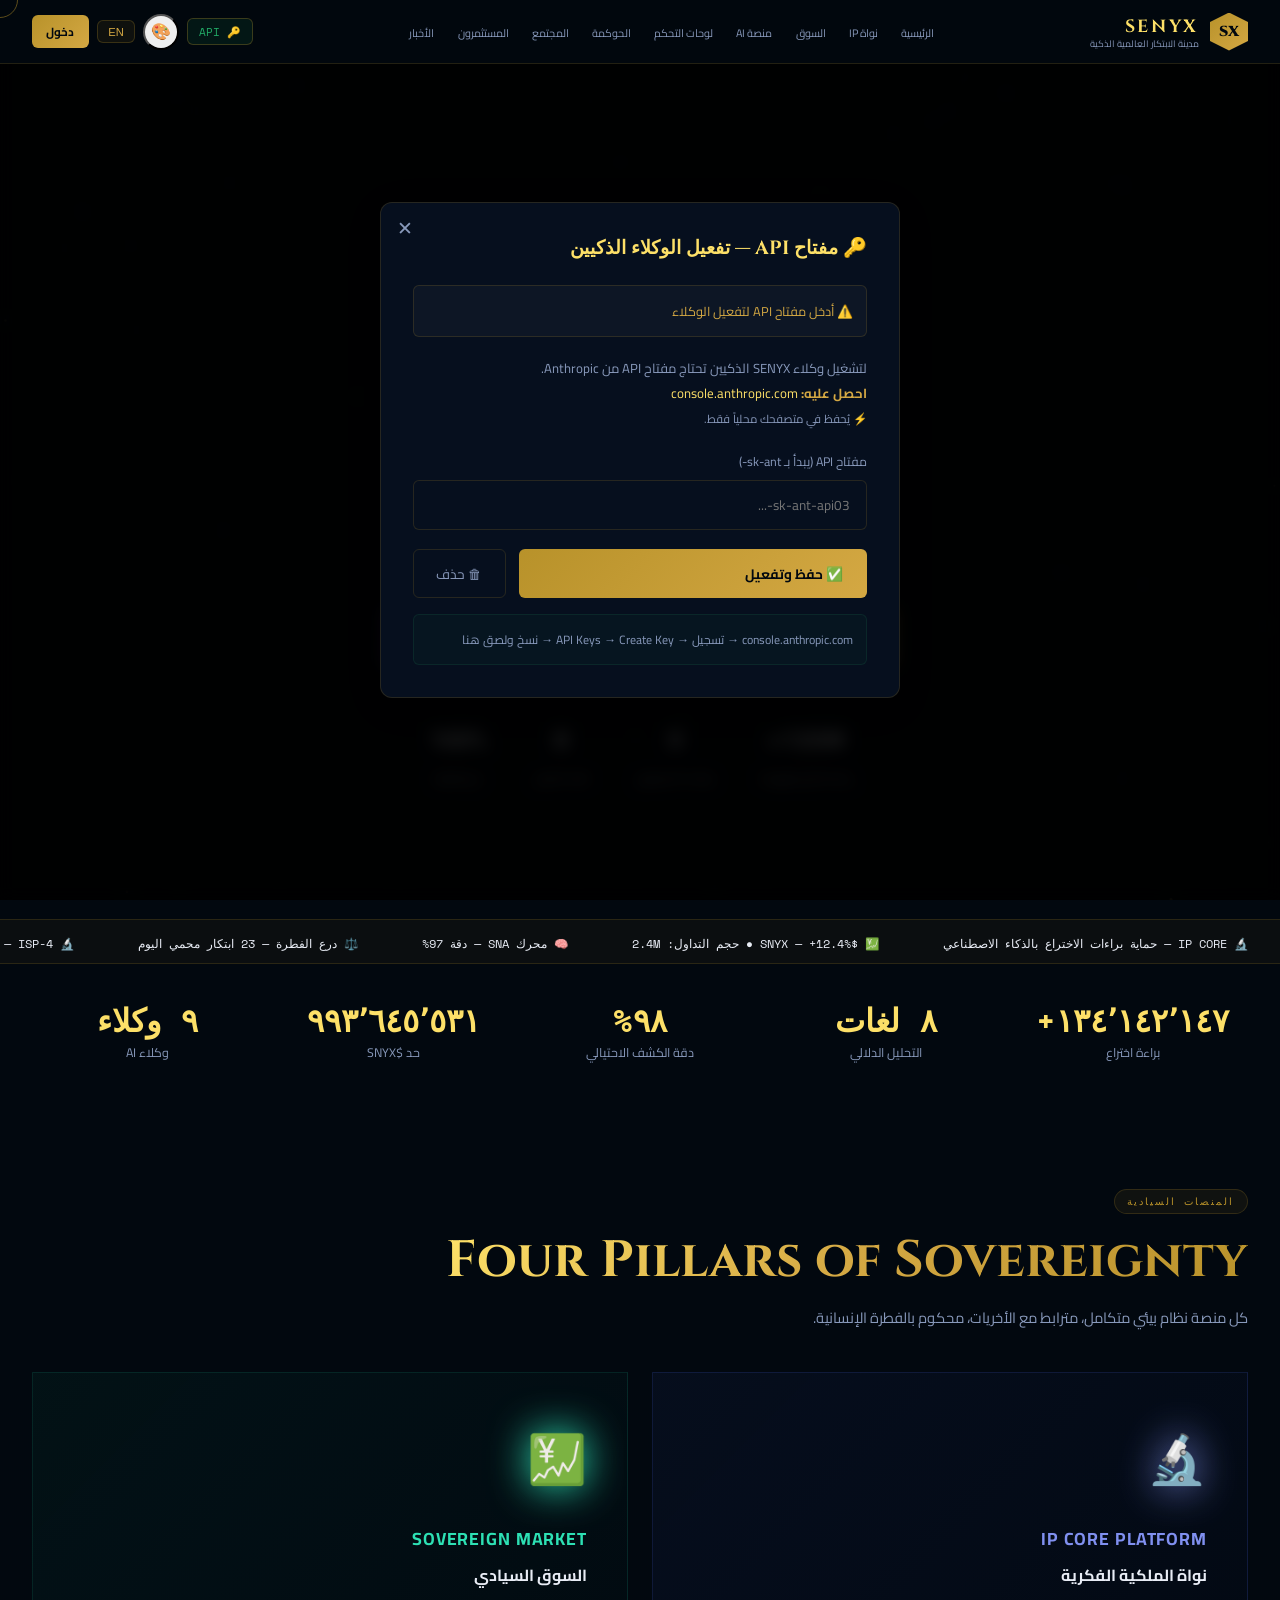
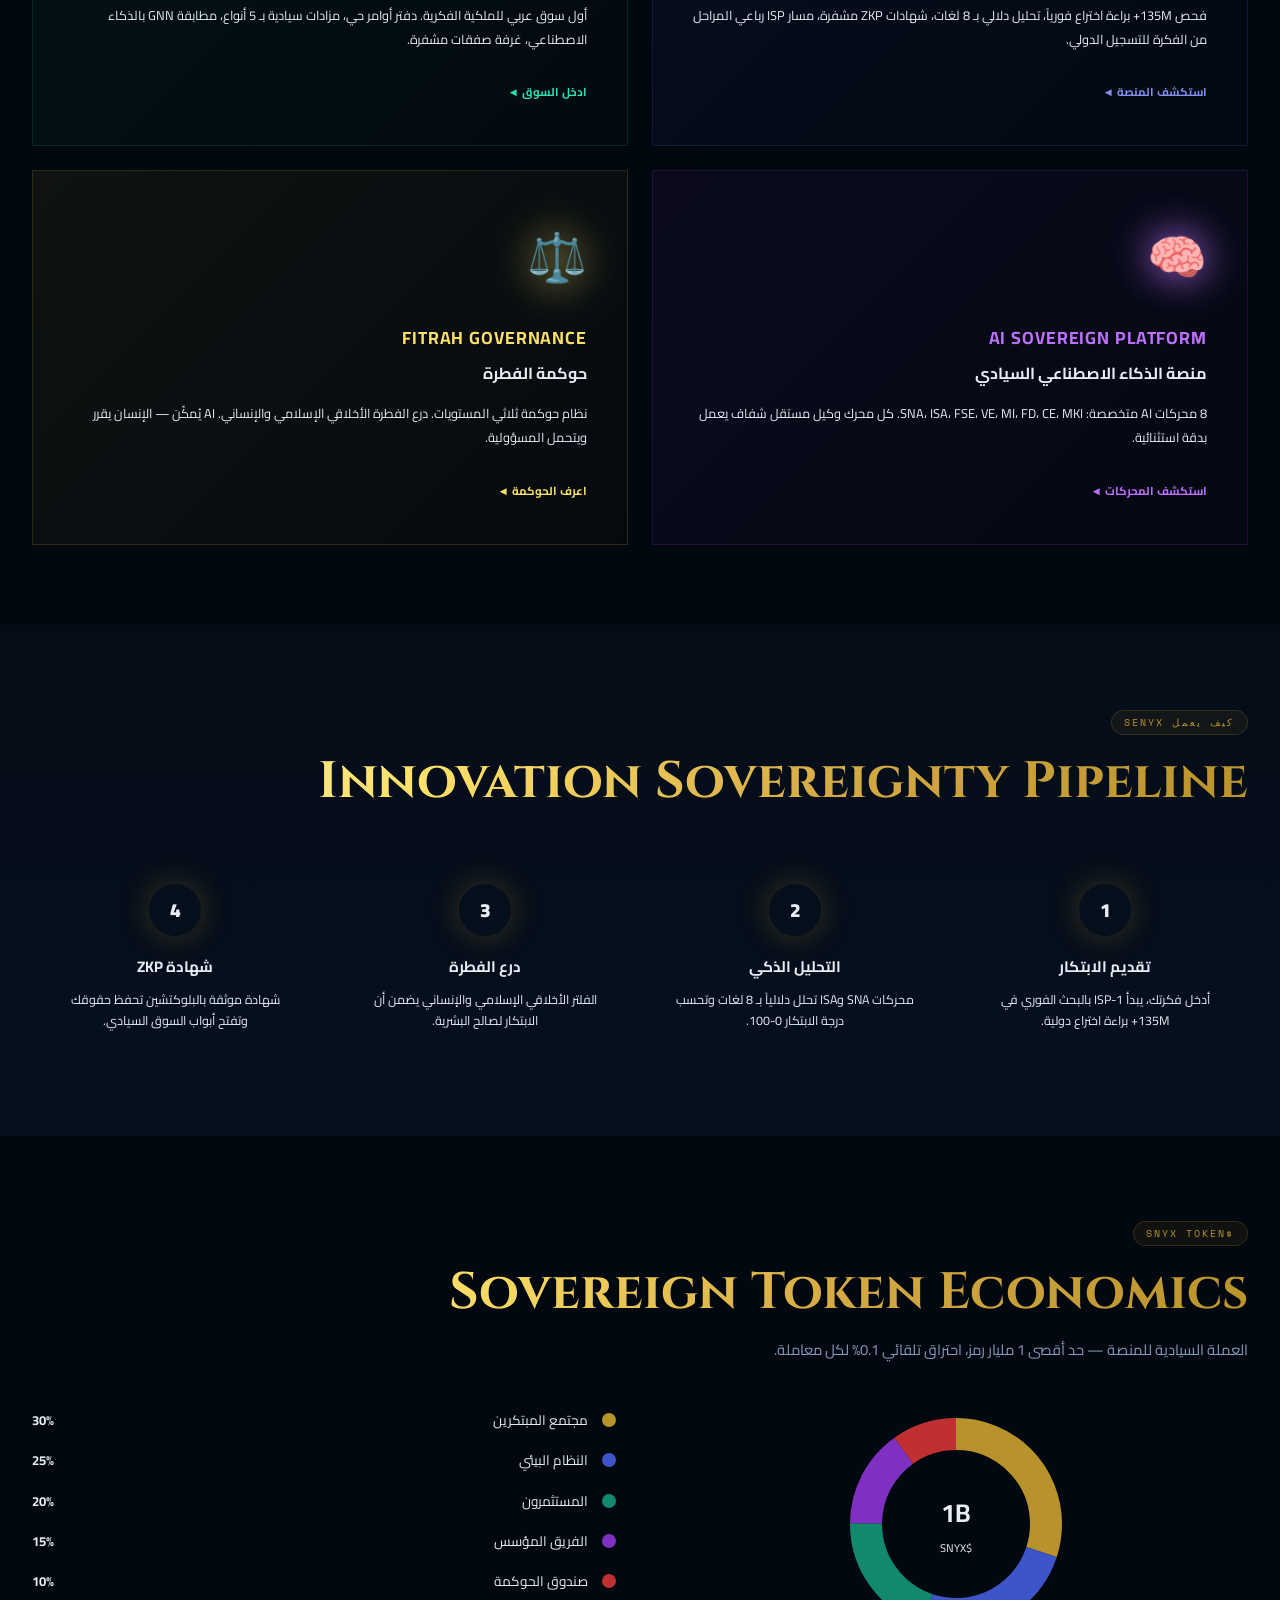
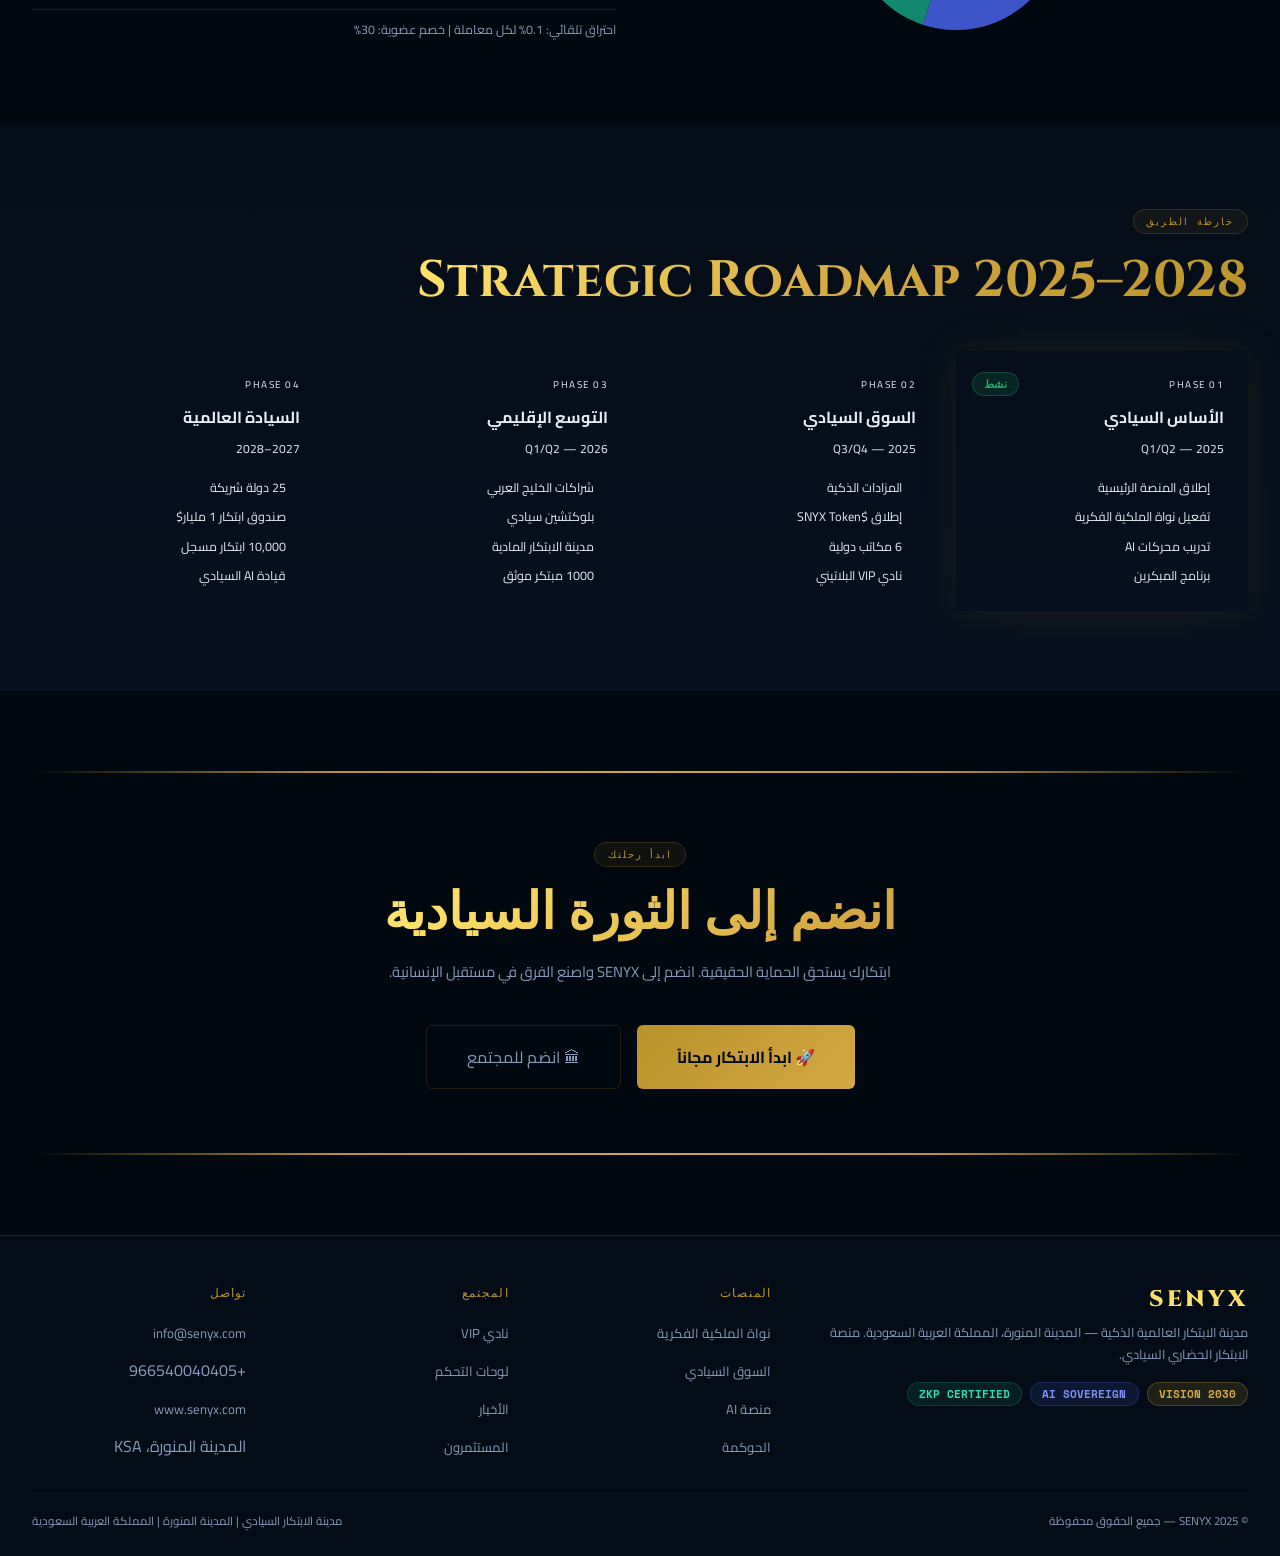
==== commit 287ea6ad: "Add files via upload" ====
--- a/index.html
+++ b/index.html
@@ -197,8 +197,108 @@
 .phase-badge{position:absolute;top:1rem;left:1rem}
 @media(max-width:900px){.platforms-grid{grid-template-columns:1fr}.how-steps{grid-template-columns:repeat(2,1fr)}.how-steps::before{display:none}.token-grid{grid-template-columns:1fr}.roadmap-grid{grid-template-columns:repeat(2,1fr)}.stats-grid{grid-template-columns:repeat(3,1fr)}}
 @media(max-width:600px){.stats-grid{grid-template-columns:repeat(2,1fr)}.how-steps{grid-template-columns:1fr}.roadmap-grid{grid-template-columns:1fr}.hero-stats{gap:1.5rem}}
+
+/* ── VOICE BUTTONS ── */
+.voice-wrap{display:flex;gap:.4rem;align-items:center;flex:1}
+.btn-mic{background:rgba(34,170,102,.1);border:1px solid rgba(34,170,102,.3);color:var(–green);width:36px;height:36px;border-radius:50%;display:flex;align-items:center;justify-content:center;cursor:pointer;transition:all .2s;font-size:.9rem;flex-shrink:0}
+.btn-mic:hover{background:rgba(34,170,102,.25);transform:scale(1.1)}
+.btn-mic.recording{background:var(–red);border-color:var(–red);animation:micPulse 1s infinite}
+@keyframes micPulse{0%,100%{box-shadow:0 0 0 0 rgba(224,48,64,.4)}50%{box-shadow:0 0 0 8px rgba(224,48,64,0)}}
+.btn-speak{background:rgba(128,48,192,.1);border:1px solid rgba(128,48,192,.3);color:var(–ai3);width:28px;height:28px;border-radius:50%;display:flex;align-items:center;justify-content:center;cursor:pointer;transition:all .2s;font-size:.72rem;flex-shrink:0;margin-top:.3rem}
+.btn-speak:hover{background:rgba(128,48,192,.25)}
+.msg-ai-wrap{display:flex;gap:.5rem;align-items:flex-start;align-self:flex-start;max-width:90%}
+.voice-bar{display:flex;align-items:center;gap:.4rem;padding:.3rem .6rem;background:rgba(34,170,102,.08);border-radius:var(–r);font-size:.68rem;color:var(–green);font-family:var(–font-mono)}
+.voice-bar-dot{width:6px;height:6px;border-radius:50%;background:var(–green);animation:vbPulse .6s ease-in-out infinite alternate}
+.voice-bar-dot:nth-child(2){animation-delay:.1s}
+.voice-bar-dot:nth-child(3){animation-delay:.2s}
+@keyframes vbPulse{from{transform:scaleY(1)}to{transform:scaleY(2.5)}}
+.el-btn{background:rgba(128,48,192,.08);border:1px solid rgba(128,48,192,.2);color:var(–ai3);padding:.3rem .7rem;border-radius:var(–r);font-size:.68rem;cursor:pointer;transition:all .2s;font-family:var(–font-mono)}
+.el-btn:hover{background:rgba(128,48,192,.18)}
+
+/* ═══════════════ THEME SYSTEM ═══════════════ */
+/* DEFAULT: Dark Sovereign (الداكن السيادي) */
+:root {
+–bg:#02080f;–bg2:#040d17;–bg3:#060f1e;–bg4:#0a1628;–bg5:#0d1f38;
+–white:#e8ecf5;–silver:#8899bb;–border:rgba(184,146,42,.18);–border2:rgba(184,146,42,.08);
+}
+
+/* LIGHT: فاتح راقي */
+body.theme-light {
+–bg:#f5f0e8;–bg2:#ede5d5;–bg3:#e5dcc8;–bg4:#ddd2b8;–bg5:#d5c8a8;
+–white:#1a1208;–silver:#5a4a2a;–border:rgba(184,146,42,.35);–border2:rgba(184,146,42,.15);
+}
+body.theme-light .snyx-nav{background:rgba(245,240,232,.92);border-bottom-color:rgba(184,146,42,.3)}
+body.theme-light .card{background:var(–bg3)}
+body.theme-light .chat-box{background:var(–bg2)}
+body.theme-light .chat-input{background:var(–bg3);color:var(–white)}
+body.theme-light .form-input,.theme-light .form-select,.theme-light .form-textarea{background:var(–bg3);color:var(–white)}
+body.theme-light .msg-ai{background:var(–bg3);color:var(–silver)}
+body.theme-light .snyx-footer{background:var(–bg2)}
+body.theme-light #starsCanvas{opacity:.15}
+body.theme-light .modal-box{background:var(–bg3)}
+body.theme-light .order-book,.theme-light .auction-card,.theme-light .result-box{background:var(–bg3)}
+
+/* GOLD: ذهبي ملكي */
+body.theme-gold {
+–bg:#0a0700;–bg2:#120e00;–bg3:#1a1500;–bg4:#221c00;–bg5:#2a2200;
+–white:#fff8e0;–silver:#c8a850;–border:rgba(212,168,67,.4);–border2:rgba(212,168,67,.15);
+–gold:#d4a843;–gold2:#e8c060;–gold3:#fde068;–gold4:#fff3b0;
+}
+body.theme-gold .snyx-nav{background:rgba(10,7,0,.92);border-bottom-color:rgba(212,168,67,.4)}
+body.theme-gold #starsCanvas{opacity:1.2}
+
+/* ── Theme Toggle Button ── */
+.theme-toggle {
+position:relative;
+display:flex;
+align-items:center;
+gap:.3rem;
+}
+.theme-btn {
+width:36px;height:36px;border-radius:50%;border:1px solid var(–border);
+background:var(–bg3);cursor:pointer;display:flex;align-items:center;
+justify-content:center;font-size:1rem;transition:all .2s;
+flex-shrink:0;
+}
+.theme-btn:hover{transform:scale(1.15);border-color:var(–gold)}
+.theme-btn.active{background:rgba(184,146,42,.2);border-color:var(–gold);box-shadow:0 0 12px rgba(184,146,42,.3)}
+.theme-panel {
+position:absolute;top:calc(100% + .5rem);left:50%;transform:translateX(-50%);
+background:var(–bg3);border:1px solid var(–border);border-radius:var(–r2);
+padding:.8rem;display:none;flex-direction:column;gap:.5rem;
+min-width:150px;z-index:2000;box-shadow:var(–shadow);
+animation:modalIn .2s ease;
+}
+.theme-panel.open{display:flex}
+.theme-option {
+display:flex;align-items:center;gap:.7rem;padding:.5rem .8rem;
+border-radius:var(–r);cursor:pointer;transition:all .2s;font-size:.82rem;color:var(–silver);border:1px solid transparent;
+}
+.theme-option:hover{background:rgba(184,146,42,.08);color:var(–white);border-color:var(–border)}
+.theme-option.active{background:rgba(184,146,42,.12);color:var(–gold2);border-color:rgba(184,146,42,.3)}
+.theme-dot{width:16px;height:16px;border-radius:50%;flex-shrink:0;border:2px solid rgba(255,255,255,.2)}
+/* Theme transition */
+body{transition:background-color .4s ease,color .4s ease}
+
+- {transition:background-color .3s ease,border-color .3s ease,color .3s ease}
+
 </style>
 
+  <!-- PWA -->
+
+  <meta name="theme-color" content="#b8922a">
+  <meta name="mobile-web-app-capable" content="yes">
+  <meta name="apple-mobile-web-app-capable" content="yes">
+  <meta name="apple-mobile-web-app-status-bar-style" content="black-translucent">
+  <meta name="apple-mobile-web-app-title" content="SENYX">
+  <meta name="msapplication-TileColor" content="#b8922a">
+  <meta name="msapplication-TileImage" content="/icons/icon-144.png">
+  <link rel="manifest" href="/manifest.json">
+  <link rel="apple-touch-icon" href="/icons/icon-192.png">
+  <link rel="apple-touch-icon" sizes="152x152" href="/icons/icon-152.png">
+  <link rel="apple-touch-icon" sizes="144x144" href="/icons/icon-144.png">
+  <link rel="apple-touch-icon" sizes="128x128" href="/icons/icon-128.png">
+  <link rel="apple-touch-icon" sizes="96x96" href="/icons/icon-96.png">
 </head>
 <body>
 <canvas id="starsCanvas"></canvas>
@@ -222,6 +322,8 @@
   </ul>
   <div class="nav-actions">
     <button class="btn-api" id="apiBtnNav" onclick="openModal('apikey')">🔑 API</button>
+    <button id="pwaInstallBtn" onclick="installPWA()" style="display:none;background:linear-gradient(135deg,var(--gold),var(--gold2));color:var(--bg);border:none;padding:.3rem .7rem;border-radius:var(--r);font-size:.68rem;cursor:pointer;align-items:center;gap:.3rem;font-family:inherit;font-weight:700">📲 تثبيت</button>
+    <div id="themeToggleWrap" style="display:flex;align-items:center"></div>
     <button class="btn-lang" id="langBtn" onclick="toggleLang()">EN</button>
     <button class="btn-login" onclick="openModal('login')">دخول</button>
   </div>
@@ -462,7 +564,7 @@
 function openModal(id){const el=document.getElementById('modal-'+id);if(el){el.classList.add('open');el.addEventListener('click',e=>{if(e.target===el)closeModal(id)})}}
 function closeModal(id){document.getElementById('modal-'+id)?.classList.remove('open')}
 document.addEventListener('keydown',e=>{if(e.key==='Escape')document.querySelectorAll('.modal-overlay.open').forEach(m=>m.classList.remove('open'))});
-function appendMsg(bodyId,role,text){const body=document.getElementById(bodyId);if(!body)return;const d=document.createElement('div');d.className=`msg msg-${role}`;d.innerHTML=role==='ai'?text.replace(/\n/g,'<br>'):text.replace(/&/g,'&amp;').replace(/</g,'&lt;').replace(/>/g,'&gt;');body.appendChild(d);body.scrollTop=body.scrollHeight}
+function appendMsg(bodyId,role,text){const body=document.getElementById(bodyId);if(!body)return;const d=document.createElement('div');d.className=`msg msg-${role}`;d.innerHTML=role==='ai'?`<div class="msg-ai-wrap" style="width:100%;flex-direction:column"><div>${text.replace(/\n/g,'<br>')}</div><button class="btn-speak" onclick="VOICE.speak(this.parentElement.querySelector('div').textContent, null)" title="استمع للرد">🔊</button></div>`:text.replace(/&/g,'&amp;').replace(/</g,'&lt;').replace(/>/g,'&gt;');body.appendChild(d);body.scrollTop=body.scrollHeight}
 async function chatSend(opts){const input=document.getElementById(opts.inputId);const text=input?.value?.trim();if(!text)return;input.value='';appendMsg(opts.bodyId,'user',text);const btn=document.getElementById(opts.btnId);if(btn){btn.disabled=true;btn.innerHTML='<span class="loader"></span>'}opts.history.push({role:'user',content:text});const reply=await SNYX.ask(opts.history,opts.system);opts.history.push({role:'assistant',content:reply});appendMsg(opts.bodyId,'ai',reply);if(btn){btn.disabled=false;btn.textContent='إرسال'}}
 function bindEnter(inputId,fn){document.getElementById(inputId)?.addEventListener('keydown',e=>{if(e.key==='Enter'&&!e.shiftKey){e.preventDefault();fn()}})}
 function initStars(){const c=document.getElementById('starsCanvas');if(!c)return;const ctx=c.getContext('2d');let W,H,stars=[];function resize(){W=c.width=window.innerWidth;H=c.height=window.innerHeight}function mk(){stars=Array.from({length:300},()=>({x:Math.random()*W,y:Math.random()*H,r:Math.random()*1.4+.2,a:Math.random(),da:(Math.random()-.5)*.008,vx:(Math.random()-.5)*.07,vy:(Math.random()-.5)*.035}))}function draw(){ctx.clearRect(0,0,W,H);stars.forEach(s=>{s.a+=s.da;if(s.a>1||s.a<0)s.da=-s.da;s.x=(s.x+s.vx+W)%W;s.y=(s.y+s.vy+H)%H;ctx.beginPath();ctx.arc(s.x,s.y,s.r,0,Math.PI*2);ctx.fillStyle=`rgba(253,224,104,${s.a*.7})`;ctx.fill()});requestAnimationFrame(draw)}resize();mk();draw();window.addEventListener('resize',()=>{resize();mk()})}
@@ -492,5 +594,303 @@
 document.querySelector('a[href="index.html"]')?.classList.add('active');
 </script>
 
+<script>
+// ═══════════════════════════════════════════════════════
+// SENYX VOICE SYSTEM — نظام الصوت السيادي الكامل
+// 🎤 Speech-to-Text + 🔊 ElevenLabs Human Voice
+// ═══════════════════════════════════════════════════════
+
+const VOICE = {
+  // ElevenLabs Config
+  _elKey: localStorage.getItem('snyx_el_key') || '',
+  // أفضل صوت عربي في ElevenLabs
+  ARABIC_VOICE_ID: 'pqHfZKP75CvOlQylNhV4', // Bill - عربي طبيعي
+  ARABIC_VOICE_ID2: 'onwK4e9ZLuTAKqWW03F9', // Adam
+  
+  get elKey(){ return this._elKey },
+  set elKey(v){ 
+    this._elKey = v.trim(); 
+    v ? localStorage.setItem('snyx_el_key', v) : localStorage.removeItem('snyx_el_key');
+    this._updateUI();
+  },
+
+  _updateUI(){
+    const el = document.getElementById('elKeyStatus');
+    if(el) el.innerHTML = this._elKey 
+      ? `<span style="color:var(--green)">✅ ElevenLabs نشط</span>`
+      : `<span style="color:var(--orange)">⚠️ أدخل مفتاح ElevenLabs للأصوات البشرية</span>`;
+  },
+
+  // ══════════════════════════════
+  // 🎤 SPEECH TO TEXT
+  // ══════════════════════════════
+  startListening(inputId, btnId, lang = 'ar-SA'){
+    if(!('webkitSpeechRecognition' in window) && !('SpeechRecognition' in window)){
+      alert('متصفحك لا يدعم التعرف الصوتي. استخدم Chrome أو Edge.');
+      return;
+    }
+    const SpeechRec = window.SpeechRecognition || window.webkitSpeechRecognition;
+    const rec = new SpeechRec();
+    rec.lang = lang;
+    rec.continuous = false;
+    rec.interimResults = true;
+    
+    const btn = document.getElementById(btnId);
+    const input = document.getElementById(inputId);
+    
+    if(btn){
+      btn.style.background = 'var(--red)';
+      btn.innerHTML = '⏹ إيقاف';
+      btn.onclick = () => rec.stop();
+    }
+    
+    rec.onresult = (e) => {
+      const transcript = Array.from(e.results).map(r => r[0].transcript).join('');
+      if(input) input.value = transcript;
+    };
+    
+    rec.onend = () => {
+      if(btn){
+        btn.style.background = '';
+        btn.innerHTML = '🎤';
+        btn.onclick = () => VOICE.startListening(inputId, btnId, lang);
+      }
+    };
+    
+    rec.onerror = (e) => {
+      console.error('Speech error:', e.error);
+      if(btn){ btn.style.background = ''; btn.innerHTML = '🎤'; }
+      if(e.error === 'not-allowed') alert('يرجى السماح بالوصول للميكروفون في المتصفح.');
+    };
+    
+    rec.start();
+  },
+
+  // ══════════════════════════════
+  // 🔊 TEXT TO SPEECH (ElevenLabs)
+  // ══════════════════════════════
+  async speak(text, btnId){
+    if(!text || text.length < 2) return;
+    
+    // Clean text for TTS
+    const clean = text.replace(/<[^>]*>/g, '').replace(/[🎤🔊✅❌⚠️💹🔬🧠⚖️📊🏛📰👑⚙️🛡️]/g, '').trim();
+    if(!clean) return;
+    
+    const btn = btnId ? document.getElementById(btnId) : null;
+    
+    // If no ElevenLabs key, use browser TTS
+    if(!this._elKey){
+      this._browserSpeak(clean, btn);
+      return;
+    }
+    
+    if(btn){ btn.disabled = true; btn.innerHTML = '<span class="loader"></span>'; }
+    
+    try {
+      const res = await fetch(`https://api.elevenlabs.io/v1/text-to-speech/${this.ARABIC_VOICE_ID}`, {
+        method: 'POST',
+        headers: {
+          'Content-Type': 'application/json',
+          'xi-api-key': this._elKey
+        },
+        body: JSON.stringify({
+          text: clean.slice(0, 2500), // ElevenLabs limit
+          model_id: 'eleven_multilingual_v2',
+          voice_settings: {
+            stability: 0.6,
+            similarity_boost: 0.85,
+            style: 0.3,
+            use_speaker_boost: true
+          }
+        })
+      });
+      
+      if(!res.ok){
+        if(res.status === 401){ 
+          openModal('elevenlabs');
+          if(btn){ btn.disabled = false; btn.innerHTML = '🔊'; }
+          return;
+        }
+        // Fallback to browser TTS
+        this._browserSpeak(clean, btn);
+        return;
+      }
+      
+      const blob = await res.blob();
+      const url = URL.createObjectURL(blob);
+      const audio = new Audio(url);
+      
+      if(btn){
+        btn.disabled = false;
+        btn.innerHTML = '⏹';
+        btn.onclick = () => { audio.pause(); audio.currentTime = 0; btn.innerHTML = '🔊'; btn.onclick = () => VOICE.speak(text, btnId); };
+      }
+      
+      audio.onended = () => {
+        URL.revokeObjectURL(url);
+        if(btn){ btn.innerHTML = '🔊'; btn.onclick = () => VOICE.speak(text, btnId); }
+      };
+      
+      audio.play();
+      
+    } catch(e) {
+      console.error('ElevenLabs error:', e);
+      this._browserSpeak(clean, btn);
+    }
+  },
+
+  // Browser TTS fallback
+  _browserSpeak(text, btn){
+    const utter = new SpeechSynthesisUtterance(text);
+    // Try Arabic voice
+    const voices = speechSynthesis.getVoices();
+    const arVoice = voices.find(v => v.lang.startsWith('ar'));
+    if(arVoice) utter.voice = arVoice;
+    utter.lang = 'ar-SA';
+    utter.rate = 0.9;
+    utter.pitch = 1.0;
+    
+    if(btn){ 
+      btn.innerHTML = '⏹';
+      btn.onclick = () => { speechSynthesis.cancel(); btn.innerHTML = '🔊'; btn.onclick = () => VOICE.speak(text, null); };
+    }
+    
+    utter.onend = () => { if(btn){ btn.innerHTML = '🔊'; } };
+    speechSynthesis.speak(utter);
+  },
+
+  // Stop all audio
+  stopAll(){
+    speechSynthesis.cancel();
+    document.querySelectorAll('audio').forEach(a => { a.pause(); a.currentTime = 0; });
+  }
+};
+
+// Save/clear ElevenLabs key
+function saveElKey(){
+  const v = document.getElementById('elKeyInput')?.value?.trim();
+  if(!v){ alert('أدخل المفتاح أولاً!'); return; }
+  VOICE.elKey = v;
+  document.getElementById('elKeyInput').value = '';
+  closeModal('elevenlabs');
+  alert('✅ تم حفظ مفتاح ElevenLabs — الأصوات البشرية مفعّلة!');
+}
+function clearElKey(){ if(!confirm('حذف مفتاح ElevenLabs؟')) return; VOICE.elKey = ''; }
+
+// Auto init
+document.addEventListener('DOMContentLoaded', () => { VOICE._updateUI(); });
+
+</script>
+
+<script>
+// ═══════════════════ PWA ═══════════════════
+let deferredPrompt;
+window.addEventListener('beforeinstallprompt', e => {
+  e.preventDefault();
+  deferredPrompt = e;
+  // Show install button
+  const btn = document.getElementById('pwaInstallBtn');
+  if(btn) btn.style.display = 'flex';
+});
+
+window.addEventListener('appinstalled', () => {
+  deferredPrompt = null;
+  const btn = document.getElementById('pwaInstallBtn');
+  if(btn) btn.style.display = 'none';
+  // Show success
+  setTimeout(() => {
+    const toast = document.createElement('div');
+    toast.style.cssText = 'position:fixed;bottom:2rem;right:50%;transform:translateX(50%);background:var(--green);color:white;padding:.8rem 1.5rem;border-radius:var(--r2);font-size:.85rem;z-index:9999;animation:fadeIn .3s ease';
+    toast.textContent = '✅ تم تثبيت SENYX كتطبيق!';
+    document.body.appendChild(toast);
+    setTimeout(() => toast.remove(), 4000);
+  }, 500);
+});
+
+function installPWA() {
+  if(deferredPrompt) {
+    deferredPrompt.prompt();
+    deferredPrompt.userChoice.then(r => {
+      deferredPrompt = null;
+      const btn = document.getElementById('pwaInstallBtn');
+      if(btn) btn.style.display = 'none';
+    });
+  }
+}
+
+// Register Service Worker
+if('serviceWorker' in navigator) {
+  window.addEventListener('load', () => {
+    navigator.serviceWorker.register('/sw.js')
+      .then(reg => console.log('SENYX SW registered:', reg.scope))
+      .catch(err => console.log('SW error:', err));
+  });
+}
+// ═══════════════════════════════════════════
+</script>
+
+<script>
+// ═══════════════ THEME SYSTEM ═══════════════
+const THEMES = {
+  dark:  { label:'داكن سيادي', icon:'🌙', dot:'#02080f', border:'2px solid #b8922a' },
+  light: { label:'فاتح راقي',  icon:'☀️', dot:'#f5f0e8', border:'2px solid #b8922a' },
+  gold:  { label:'ذهبي ملكي',  icon:'👑', dot:'#1a1500', border:'2px solid #d4a843' },
+};
+
+let currentTheme = localStorage.getItem('snyx_theme') || 'dark';
+
+function applyTheme(theme) {
+  document.body.classList.remove('theme-light','theme-gold','theme-dark');
+  if(theme !== 'dark') document.body.classList.add('theme-' + theme);
+  currentTheme = theme;
+  localStorage.setItem('snyx_theme', theme);
+  // Update active state
+  document.querySelectorAll('.theme-option').forEach(el => {
+    el.classList.toggle('active', el.dataset.theme === theme);
+  });
+  document.querySelector('.theme-btn')?.classList.toggle('active', theme !== 'dark');
+}
+
+function toggleThemePanel() {
+  const panel = document.getElementById('themePanel');
+  if(!panel) return;
+  panel.classList.toggle('open');
+  // Close on outside click
+  if(panel.classList.contains('open')) {
+    setTimeout(() => {
+      document.addEventListener('click', function closePanel(e) {
+        if(!panel.contains(e.target) && !e.target.closest('.theme-toggle')) {
+          panel.classList.remove('open');
+          document.removeEventListener('click', closePanel);
+        }
+      });
+    }, 10);
+  }
+}
+
+function buildThemePanel() {
+  const wrap = document.getElementById('themeToggleWrap');
+  if(!wrap) return;
+  wrap.innerHTML = `
+    <div class="theme-toggle">
+      <button class="theme-btn" onclick="toggleThemePanel()" title="تغيير السمة" id="themeBtnMain">🎨</button>
+      <div class="theme-panel" id="themePanel">
+        <div style="font-family:var(--font-mono);font-size:.65rem;color:var(--gold);letter-spacing:.1em;margin-bottom:.3rem;padding:0 .3rem">السمة</div>
+        ${Object.entries(THEMES).map(([key,t]) => `
+          <div class="theme-option ${key === currentTheme ? 'active':''}" data-theme="${key}" onclick="applyTheme('${key}');toggleThemePanel()">
+            <span style="width:16px;height:16px;border-radius:50%;background:${t.dot};border:${t.border};flex-shrink:0;display:inline-block"></span>
+            <span>${t.icon} ${t.label}</span>
+          </div>`).join('')}
+      </div>
+    </div>`;
+}
+
+document.addEventListener('DOMContentLoaded', () => {
+  buildThemePanel();
+  applyTheme(currentTheme);
+});
+// ═══════════════════════════════════════════
+</script>
+
 </body>
 </html>
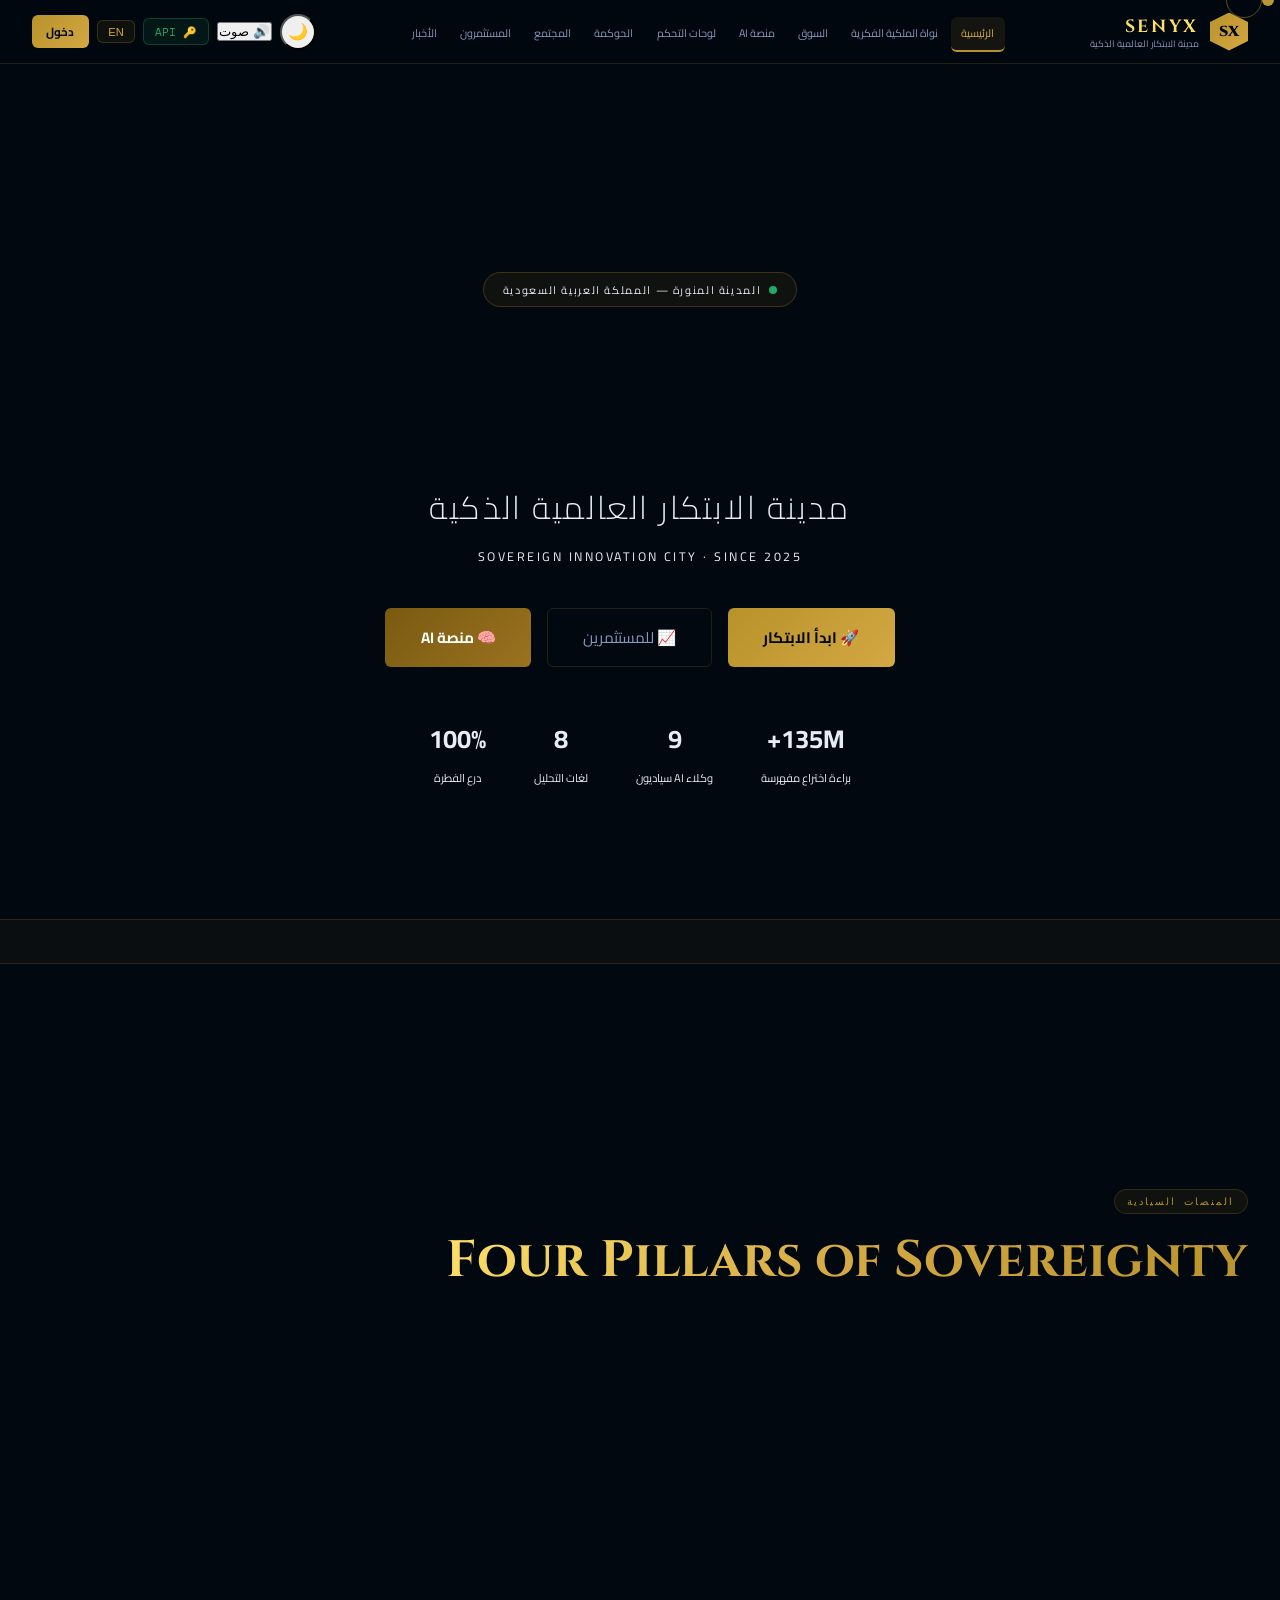
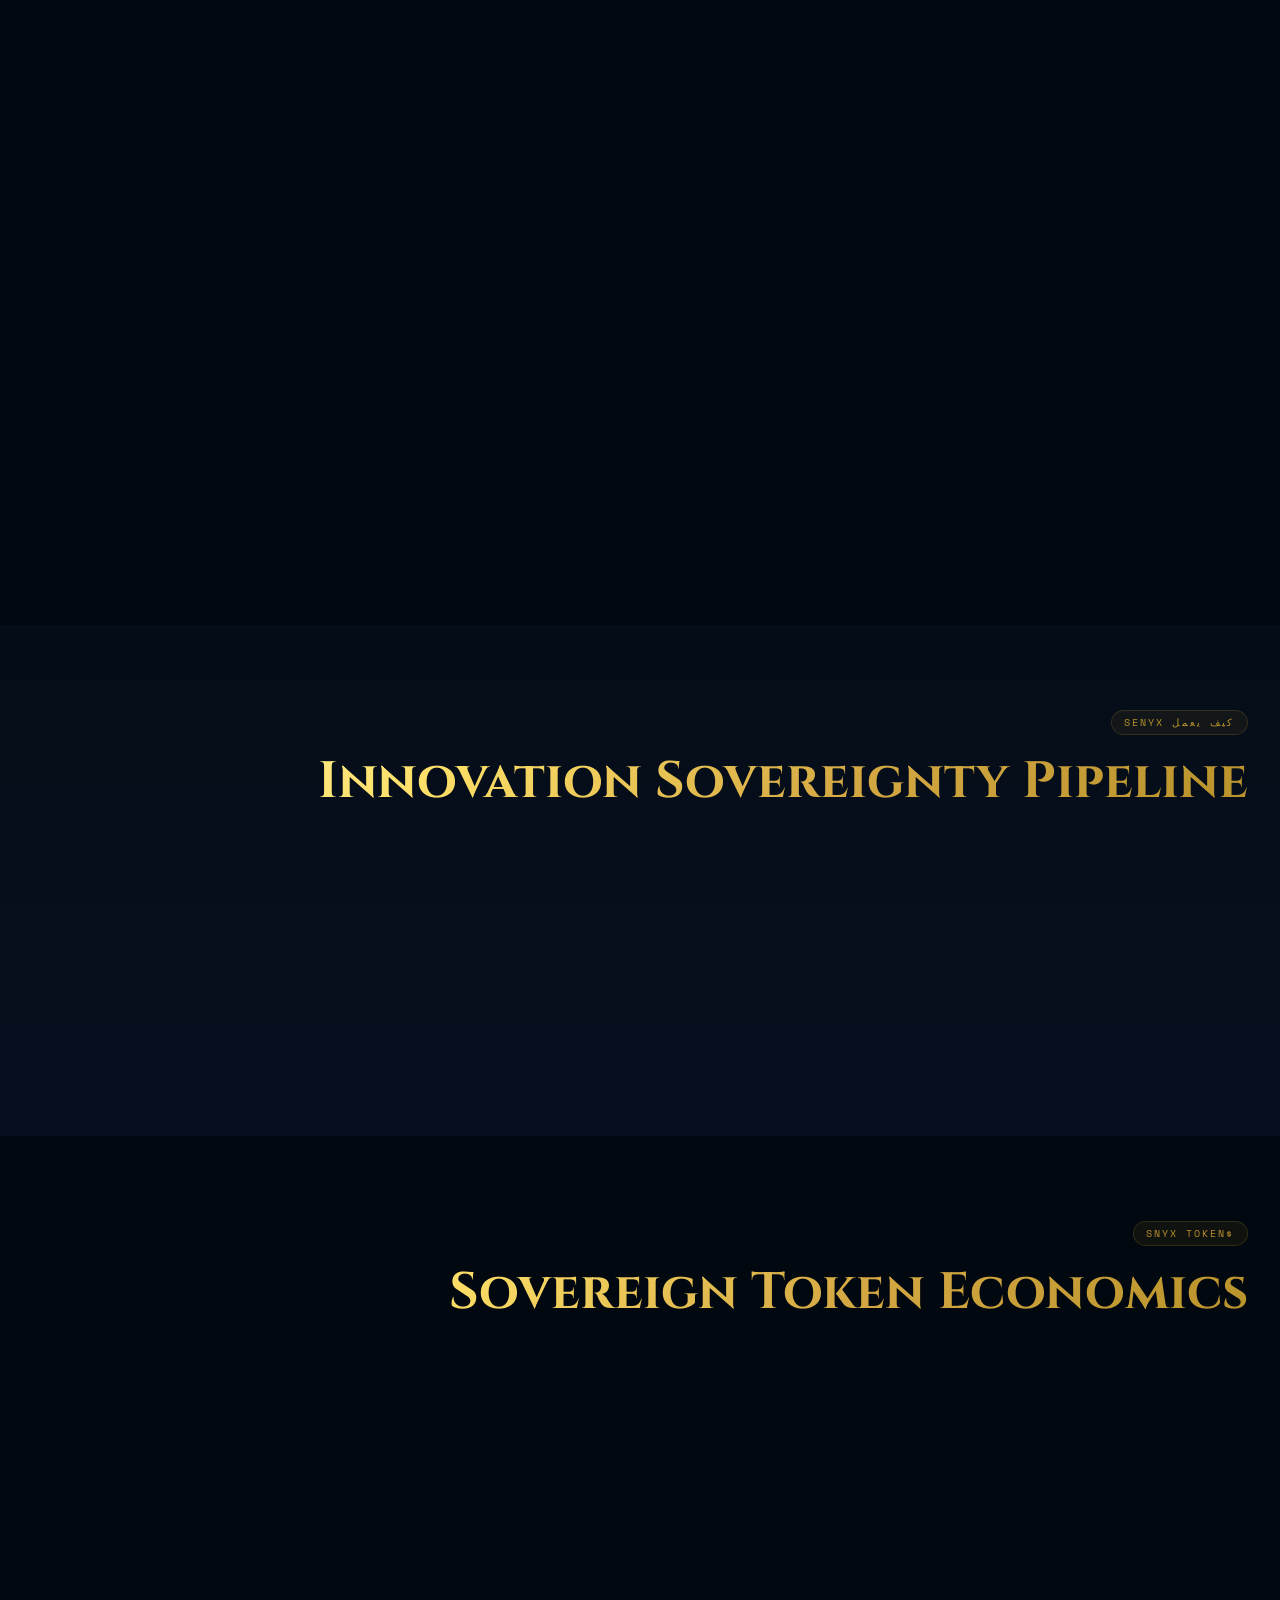
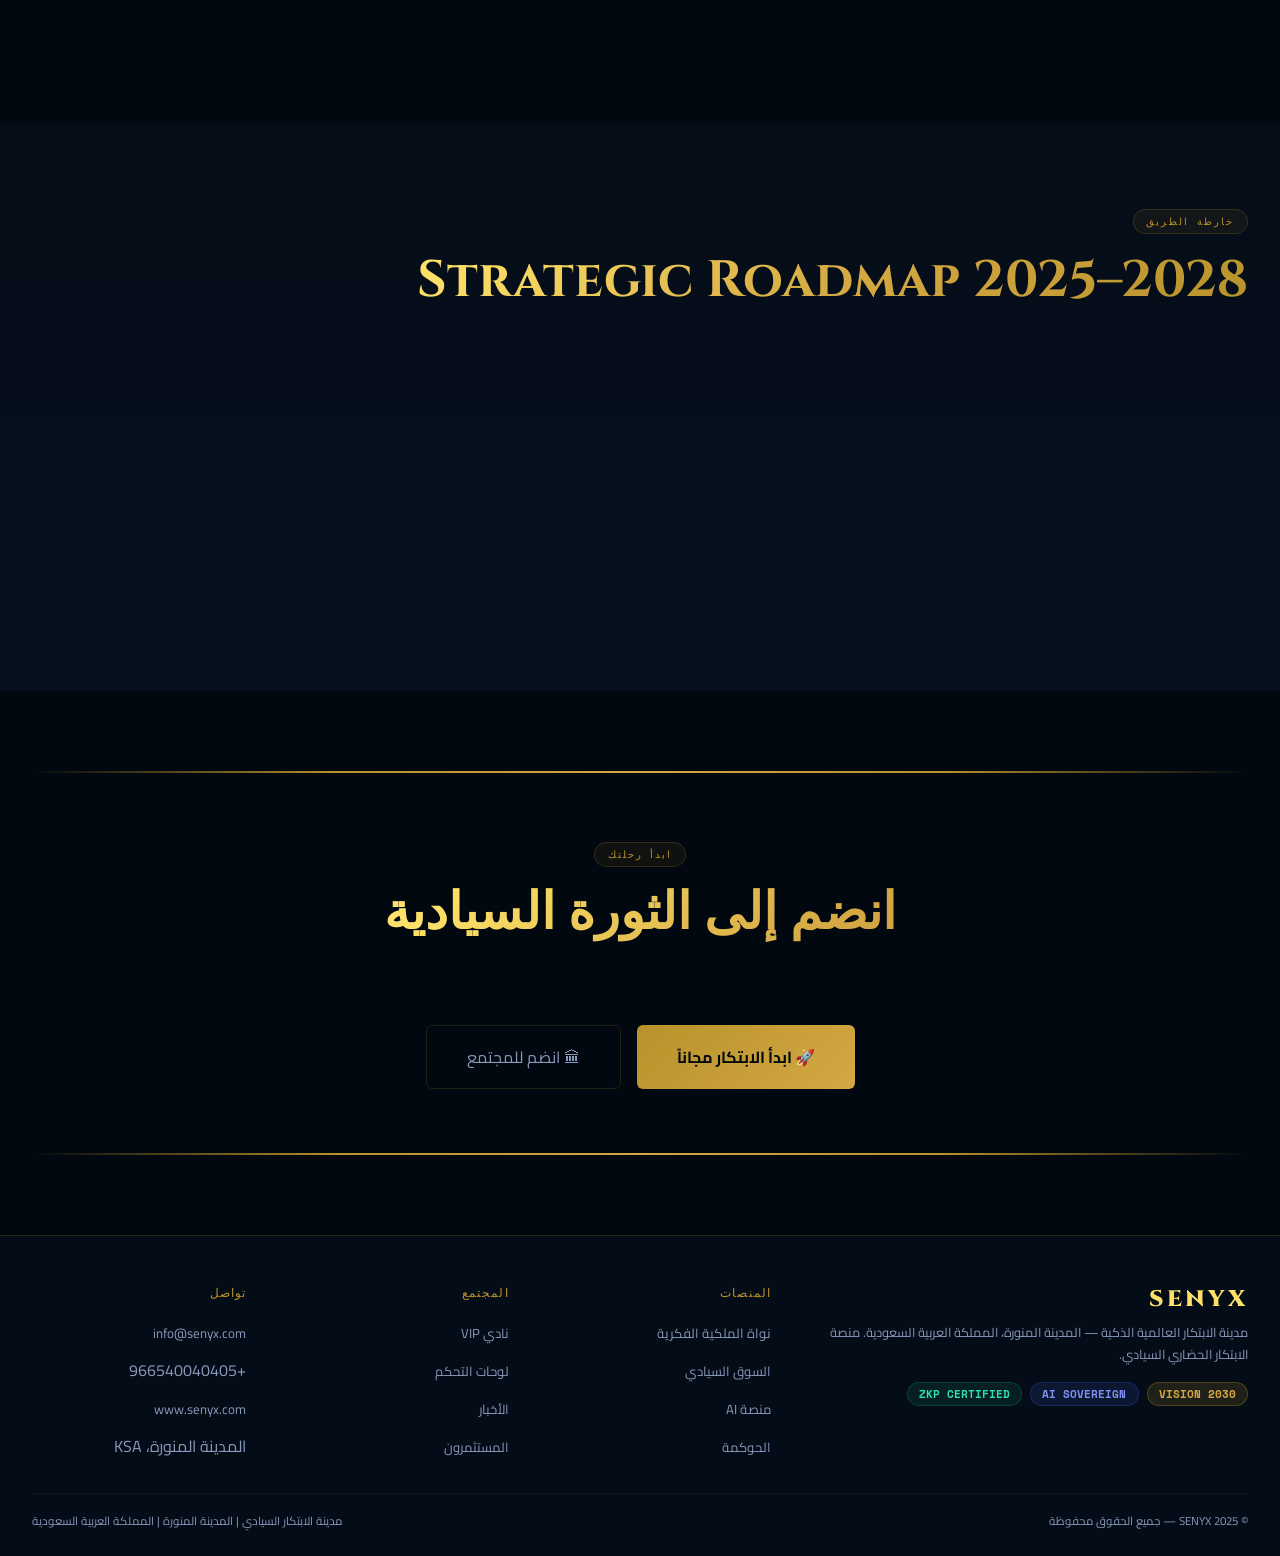
==== commit f53d6801: "Add files via upload" ====
--- a/index.html
+++ b/index.html
@@ -9,7 +9,7 @@
 <meta property="og:title" content="SENYX — مدينة الابتكار العالمية الذكية">
 <meta property="og:description" content="منصة الابتكار السيادي الأولى عالمياً">
 <style>@import url('https://fonts.googleapis.com/css2?family=Cinzel:wght@400;600;700;900&family=Cairo:wght@300;400;600;700;900&family=Space+Mono:wght@400;700&display=swap');
-:root{--bg:#02080f;--bg2:#040d17;--bg3:#060f1e;--bg4:#0a1628;--bg5:#0d1f38;--gold:#b8922a;--gold2:#d4a843;--gold3:#fde068;--gold4:#fff3b0;--ipc:#3d55c8;--ipc2:#5b70e0;--ipc3:#8090f0;--mkt:#12896e;--mkt2:#1ab893;--mkt3:#2de0b4;--ai:#8030c0;--ai2:#a045e0;--ai3:#c070ff;--gov:#c03030;--gov2:#e04040;--green:#22aa66;--red:#e03040;--orange:#e07020;--silver:#8899bb;--white:#e8ecf5;--border:rgba(184,146,42,.18);--border2:rgba(184,146,42,.08);--r:6px;--r2:12px;--font-ar:'Cairo',sans-serif;--font-en:'Cinzel',serif;--font-mono:'Space Mono',monospace;--shadow:0 8px 40px rgba(0,0,0,.6)}
+:root{--bg:#02080f;--bg2:#040d17;--bg3:#060f1e;--bg4:#0a1628;--bg5:#0d1f38;--gold:#b8922a;--gold2:#d4a843;--gold3:#fde068;--gold4:#fff3b0;--ipc:#3d55c8;--ipc2:#5b70e0;--ipc3:#8090f0;--mkt:#12896e;--mkt2:#1ab893;--mkt3:#2de0b4;--ai:#7a5a10;--ai2:#9a7220;--ai3:#b88a30;--gov:#c03030;--gov2:#e04040;--green:#22aa66;--red:#e03040;--orange:#e07020;--silver:#8899bb;--white:#e8ecf5;--border:rgba(184,146,42,.18);--border2:rgba(184,146,42,.08);--r:6px;--r2:12px;--font-ar:'Cairo',sans-serif;--font-en:'Cinzel',serif;--font-mono:'Space Mono',monospace;--shadow:0 8px 40px rgba(0,0,0,.6)}
 *,*::before,*::after{box-sizing:border-box;margin:0;padding:0}
 html{scroll-behavior:smooth}
 body{background:var(--bg);color:var(--white);font-family:var(--font-ar);direction:rtl;min-height:100vh;overflow-x:hidden;cursor:none}
@@ -60,7 +60,7 @@
 .badge-gold{background:rgba(184,146,42,.15);color:var(--gold2);border:1px solid rgba(184,146,42,.3)}
 .badge-ipc{background:rgba(61,85,200,.15);color:var(--ipc3);border:1px solid rgba(61,85,200,.3)}
 .badge-mkt{background:rgba(18,137,110,.15);color:var(--mkt3);border:1px solid rgba(18,137,110,.3)}
-.badge-ai{background:rgba(128,48,192,.15);color:var(--ai3);border:1px solid rgba(128,48,192,.3)}
+.badge-ai{background:rgba(122,90,16,.15);color:var(--ai3);border:1px solid rgba(122,90,16,.3)}
 .badge-green{background:rgba(34,170,102,.15);color:var(--green);border:1px solid rgba(34,170,102,.3)}
 .badge-red{background:rgba(224,48,64,.15);color:var(--red);border:1px solid rgba(224,48,64,.3)}
 .pulse-dot{width:8px;height:8px;border-radius:50%;background:var(--green);animation:pulse 2s infinite;display:inline-block}
@@ -155,8 +155,8 @@
 .pcard-mkt{background:linear-gradient(135deg,rgba(18,137,110,.08),rgba(18,137,110,.02));border-color:rgba(18,137,110,.2)}
 .pcard-mkt::before{background:linear-gradient(135deg,rgba(18,137,110,.12),transparent)}
 .pcard-mkt::after{background:linear-gradient(90deg,transparent,var(–mkt2),transparent)}
-.pcard-ai{background:linear-gradient(135deg,rgba(128,48,192,.08),rgba(128,48,192,.02));border-color:rgba(128,48,192,.2)}
-.pcard-ai::before{background:linear-gradient(135deg,rgba(128,48,192,.12),transparent)}
+.pcard-ai{background:linear-gradient(135deg,rgba(122,90,16,.08),rgba(122,90,16,.02));border-color:rgba(122,90,16,.2)}
+.pcard-ai::before{background:linear-gradient(135deg,rgba(122,90,16,.12),transparent)}
 .pcard-ai::after{background:linear-gradient(90deg,transparent,var(–ai2),transparent)}
 .pcard-gov{background:linear-gradient(135deg,rgba(184,146,42,.08),rgba(184,146,42,.02));border-color:rgba(184,146,42,.2)}
 .pcard-gov::before{background:linear-gradient(135deg,rgba(184,146,42,.12),transparent)}
@@ -198,37 +198,28 @@
 @media(max-width:900px){.platforms-grid{grid-template-columns:1fr}.how-steps{grid-template-columns:repeat(2,1fr)}.how-steps::before{display:none}.token-grid{grid-template-columns:1fr}.roadmap-grid{grid-template-columns:repeat(2,1fr)}.stats-grid{grid-template-columns:repeat(3,1fr)}}
 @media(max-width:600px){.stats-grid{grid-template-columns:repeat(2,1fr)}.how-steps{grid-template-columns:1fr}.roadmap-grid{grid-template-columns:1fr}.hero-stats{gap:1.5rem}}
 
-/* ── VOICE BUTTONS ── */
 .voice-wrap{display:flex;gap:.4rem;align-items:center;flex:1}
 .btn-mic{background:rgba(34,170,102,.1);border:1px solid rgba(34,170,102,.3);color:var(–green);width:36px;height:36px;border-radius:50%;display:flex;align-items:center;justify-content:center;cursor:pointer;transition:all .2s;font-size:.9rem;flex-shrink:0}
 .btn-mic:hover{background:rgba(34,170,102,.25);transform:scale(1.1)}
 .btn-mic.recording{background:var(–red);border-color:var(–red);animation:micPulse 1s infinite}
 @keyframes micPulse{0%,100%{box-shadow:0 0 0 0 rgba(224,48,64,.4)}50%{box-shadow:0 0 0 8px rgba(224,48,64,0)}}
-.btn-speak{background:rgba(128,48,192,.1);border:1px solid rgba(128,48,192,.3);color:var(–ai3);width:28px;height:28px;border-radius:50%;display:flex;align-items:center;justify-content:center;cursor:pointer;transition:all .2s;font-size:.72rem;flex-shrink:0;margin-top:.3rem}
-.btn-speak:hover{background:rgba(128,48,192,.25)}
+.btn-speak{background:rgba(122,90,16,.1);border:1px solid rgba(122,90,16,.3);color:var(–ai3);width:28px;height:28px;border-radius:50%;display:flex;align-items:center;justify-content:center;cursor:pointer;transition:all .2s;font-size:.72rem;flex-shrink:0;margin-top:.3rem}
+.btn-speak:hover{background:rgba(122,90,16,.25)}
 .msg-ai-wrap{display:flex;gap:.5rem;align-items:flex-start;align-self:flex-start;max-width:90%}
 .voice-bar{display:flex;align-items:center;gap:.4rem;padding:.3rem .6rem;background:rgba(34,170,102,.08);border-radius:var(–r);font-size:.68rem;color:var(–green);font-family:var(–font-mono)}
 .voice-bar-dot{width:6px;height:6px;border-radius:50%;background:var(–green);animation:vbPulse .6s ease-in-out infinite alternate}
 .voice-bar-dot:nth-child(2){animation-delay:.1s}
 .voice-bar-dot:nth-child(3){animation-delay:.2s}
 @keyframes vbPulse{from{transform:scaleY(1)}to{transform:scaleY(2.5)}}
-.el-btn{background:rgba(128,48,192,.08);border:1px solid rgba(128,48,192,.2);color:var(–ai3);padding:.3rem .7rem;border-radius:var(–r);font-size:.68rem;cursor:pointer;transition:all .2s;font-family:var(–font-mono)}
-.el-btn:hover{background:rgba(128,48,192,.18)}
-
-/* ═══════════════ THEME SYSTEM ═══════════════ */
+.el-btn{background:rgba(122,90,16,.08);border:1px solid rgba(122,90,16,.2);color:var(–ai3);padding:.3rem .7rem;border-radius:var(–r);font-size:.68rem;cursor:pointer;transition:all .2s;font-family:var(–font-mono)}
+.el-btn:hover{background:rgba(122,90,16,.18)}
+
 /* DEFAULT: Dark Sovereign (الداكن السيادي) */
 :root {
 –bg:#02080f;–bg2:#040d17;–bg3:#060f1e;–bg4:#0a1628;–bg5:#0d1f38;
 –white:#e8ecf5;–silver:#8899bb;–border:rgba(184,146,42,.18);–border2:rgba(184,146,42,.08);
 }
 
-/* LIGHT: فاتح راقي */
-body.theme-light {
-–bg:#f5f0e8;–bg2:#ede5d5;–bg3:#e5dcc8;–bg4:#ddd2b8;–bg5:#d5c8a8;
-–white:#1a1208;–silver:#5a4a2a;–border:rgba(184,146,42,.35);–border2:rgba(184,146,42,.15);
-}
-body.theme-light .snyx-nav{background:rgba(245,240,232,.92);border-bottom-color:rgba(184,146,42,.3)}
-body.theme-light .card{background:var(–bg3)}
 body.theme-light .chat-box{background:var(–bg2)}
 body.theme-light .chat-input{background:var(–bg3);color:var(–white)}
 body.theme-light .form-input,.theme-light .form-select,.theme-light .form-textarea{background:var(–bg3);color:var(–white)}
@@ -281,6 +272,197 @@
 body{transition:background-color .4s ease,color .4s ease}
 
 - {transition:background-color .3s ease,border-color .3s ease,color .3s ease}
+
+/* ═══════════════ LIGHT THEME — حليبي ذهبي ═══════════════ */
+body.theme-light {
+–bg:#faf6ee;
+–bg2:#f2ead8;
+–bg3:#e8dfc8;
+–bg4:#ddd3b8;
+–bg5:#d0c8a8;
+–gold:#7a5a10;
+–gold2:#9a7220;
+–gold3:#b88a30;
+–gold4:#6a4a08;
+–ipc:#5a4010;
+–ipc2:#7a5820;
+–ipc3:#6a4808;
+–mkt:#5a4010;
+–mkt2:#7a5820;
+–mkt3:#6a4808;
+–ai:#5a4010;
+–ai2:#7a5820;
+–ai3:#6a4808;
+–gov:#8a3010;
+–gov2:#a04010;
+–green:#5a4010;
+–red:#8a2010;
+–orange:#8a5010;
+–silver:#6a5838;
+–white:#2a1e08;
+–border:rgba(90,64,16,.2);
+–border2:rgba(90,64,16,.1);
+}
+
+/* خلفية الصفحة */
+body.theme-light {
+background: linear-gradient(135deg, #faf6ee 0%, #f5efe0 50%, #f0e8d5 100%);
+}
+
+/* NAV */
+body.theme-light .snyx-nav {
+background: rgba(245,239,224,.96);
+border-bottom: 1px solid rgba(90,64,16,.15);
+box-shadow: 0 2px 20px rgba(90,64,16,.08);
+}
+body.theme-light .nav-logo-text { color: #7a5a10; }
+body.theme-light .nav-logo-sub { color: #8a7050; }
+body.theme-light .nav-logo-mark { background: linear-gradient(135deg,#9a7220,#b88a30); }
+body.theme-light .nav-links a { color: #6a5838; }
+body.theme-light .nav-links a:hover,
+body.theme-light .nav-links a.active { color: #7a5a10; background: rgba(90,64,16,.08); }
+body.theme-light .nav-links a.active { border-bottom-color: #9a7220; }
+
+/* أزرار NAV */
+body.theme-light .btn-api { background: rgba(90,64,16,.08); border-color: rgba(90,64,16,.25); color: #6a4808; }
+body.theme-light .btn-lang { background: rgba(90,64,16,.06); border-color: rgba(90,64,16,.2); color: #7a5a10; }
+body.theme-light .btn-login { background: linear-gradient(135deg,#9a7220,#b88a30); color: #faf6ee; }
+body.theme-light .btn-voice { background: rgba(90,64,16,.08); border-color: rgba(90,64,16,.25); color: #7a5a10; }
+
+/* Cards */
+body.theme-light .card {
+background: #f0e8d5;
+border-color: rgba(90,64,16,.15);
+box-shadow: 0 2px 12px rgba(90,64,16,.06);
+}
+body.theme-light .card:hover {
+border-color: rgba(90,64,16,.3);
+box-shadow: 0 8px 30px rgba(90,64,16,.12);
+}
+
+/* Chat */
+body.theme-light .chat-box { background: #f2ead8; border-color: rgba(90,64,16,.15); }
+body.theme-light .chat-head { border-bottom-color: rgba(90,64,16,.12); }
+body.theme-light .chat-foot { border-top-color: rgba(90,64,16,.12); }
+body.theme-light .chat-input {
+background: #e8dfc8;
+border-color: rgba(90,64,16,.18);
+color: #2a1e08;
+}
+body.theme-light .chat-input:focus { border-color: #9a7220; }
+body.theme-light .chat-send { background: #9a7220; color: #faf6ee; }
+body.theme-light .chat-send:hover { background: #b88a30; }
+body.theme-light .msg-ai {
+background: #e8dfc8;
+border-color: rgba(90,64,16,.15);
+color: #4a3820;
+}
+body.theme-light .msg-user {
+background: rgba(90,64,16,.1);
+border-color: rgba(90,64,16,.2);
+color: #2a1e08;
+}
+
+/* Forms */
+body.theme-light .form-input,
+body.theme-light .form-select,
+body.theme-light .form-textarea {
+background: #e8dfc8;
+border-color: rgba(90,64,16,.18);
+color: #2a1e08;
+}
+body.theme-light .form-input:focus,
+body.theme-light .form-select:focus,
+body.theme-light .form-textarea:focus { border-color: #9a7220; }
+body.theme-light .form-label { color: #6a5838; }
+
+/* Sections */
+body.theme-light .section-tag {
+background: rgba(90,64,16,.08);
+border-color: rgba(90,64,16,.2);
+color: #7a5a10;
+}
+body.theme-light .section-title {
+background: linear-gradient(135deg,#6a4a08,#7a5a10,#9a7220,#b88a30);
+-webkit-background-clip: text;
+background-clip: text;
+-webkit-text-fill-color: transparent;
+}
+body.theme-light .section-sub { color: #6a5838; }
+body.theme-light .stat-label { color: #6a5838; }
+body.theme-light .stat-num { color: #7a5a10; }
+
+/* Tables */
+body.theme-light .snyx-table th {
+background: #ddd3b8;
+color: #7a5a10;
+border-bottom-color: rgba(90,64,16,.15);
+}
+body.theme-light .snyx-table td {
+color: #5a4830;
+border-bottom-color: rgba(90,64,16,.08);
+}
+body.theme-light .snyx-table tr:hover td { background: rgba(90,64,16,.04); }
+
+/* Badges */
+body.theme-light .badge-gold { background: rgba(90,64,16,.12); color: #7a5a10; border-color: rgba(90,64,16,.25); }
+body.theme-light .badge-ipc  { background: rgba(90,64,16,.1);  color: #6a4808; border-color: rgba(90,64,16,.2); }
+body.theme-light .badge-mkt  { background: rgba(90,64,16,.1);  color: #6a4808; border-color: rgba(90,64,16,.2); }
+body.theme-light .badge-ai   { background: rgba(90,64,16,.1);  color: #6a4808; border-color: rgba(90,64,16,.2); }
+body.theme-light .badge-green{ background: rgba(90,64,16,.1);  color: #6a5010; border-color: rgba(90,64,16,.2); }
+body.theme-light .badge-red  { background: rgba(138,48,16,.1); color: #8a2010; border-color: rgba(138,48,16,.2); }
+
+/* Ticker */
+body.theme-light .ticker-wrap {
+background: rgba(90,64,16,.05);
+border-color: rgba(90,64,16,.12);
+}
+body.theme-light .ticker-item { color: #6a5838; }
+
+/* Footer */
+body.theme-light .snyx-footer {
+background: #f2ead8;
+border-top-color: rgba(90,64,16,.15);
+}
+body.theme-light .footer-brand-name { color: #7a5a10; }
+body.theme-light .footer-brand-sub { color: #6a5838; }
+body.theme-light .footer-col-title { color: #9a7220; }
+body.theme-light .footer-links a { color: #6a5838; }
+body.theme-light .footer-links a:hover { color: #7a5a10; }
+body.theme-light .footer-bottom { color: #8a7858; border-top-color: rgba(90,64,16,.1); }
+
+/* Modal */
+body.theme-light .modal-overlay { background: rgba(42,30,8,.7); }
+body.theme-light .modal-box { background: #f2ead8; border-color: rgba(90,64,16,.2); }
+body.theme-light .modal-title { color: #7a5a10; }
+
+/* Progress */
+body.theme-light .progress-bar { background: #ddd3b8; }
+body.theme-light .progress-fill { background: linear-gradient(90deg,#9a7220,#b88a30); }
+
+/* Divider & glow */
+body.theme-light .divider { background: linear-gradient(90deg,transparent,rgba(90,64,16,.2),transparent); }
+body.theme-light .glow-line { background: linear-gradient(90deg,transparent,#9a7220,#b88a30,#9a7220,transparent); }
+
+/* Platform cards */
+body.theme-light .pcard {
+background: linear-gradient(135deg,rgba(90,64,16,.06),rgba(90,64,16,.02));
+border-color: rgba(90,64,16,.18);
+}
+body.theme-light .pcard:hover {
+border-color: rgba(90,64,16,.35);
+box-shadow: 0 12px 40px rgba(90,64,16,.12);
+}
+
+/* Stars - reduce for light theme */
+body.theme-light #starsCanvas { opacity: .06; }
+
+/* Scrollbar */
+body.theme-light::-webkit-scrollbar-track { background: #f2ead8; }
+body.theme-light::-webkit-scrollbar-thumb { background: #9a7220; }
+
+/* Pulse dot */
+body.theme-light .pulse-dot { background: #7a5a10; }
 
 </style>
 
@@ -310,7 +492,7 @@
     <div><div class="nav-logo-text">SENYX</div><span class="nav-logo-sub">مدينة الابتكار العالمية الذكية</span></div>
   </a>
   <ul class="nav-links">
-    <li><a href="index.html">الرئيسية</a></li>
+    <li><a href="index.html" class="active">الرئيسية</a></li>
     <li><a href="ipccore.html">نواة IP</a></li>
     <li><a href="market.html">السوق</a></li>
     <li><a href="ai-platform.html">منصة AI</a></li>
@@ -321,9 +503,9 @@
     <li><a href="news.html">الأخبار</a></li>
   </ul>
   <div class="nav-actions">
+    <div id="themeToggleWrap" style="display:flex;align-items:center"></div>
+    <button class="btn-voice" id="navVoiceBtn" onclick="openModal('elevenlabs')" title="الأصوات البشرية">🔊 صوت</button>
     <button class="btn-api" id="apiBtnNav" onclick="openModal('apikey')">🔑 API</button>
-    <button id="pwaInstallBtn" onclick="installPWA()" style="display:none;background:linear-gradient(135deg,var(--gold),var(--gold2));color:var(--bg);border:none;padding:.3rem .7rem;border-radius:var(--r);font-size:.68rem;cursor:pointer;align-items:center;gap:.3rem;font-family:inherit;font-weight:700">📲 تثبيت</button>
-    <div id="themeToggleWrap" style="display:flex;align-items:center"></div>
     <button class="btn-lang" id="langBtn" onclick="toggleLang()">EN</button>
     <button class="btn-login" onclick="openModal('login')">دخول</button>
   </div>
@@ -431,7 +613,7 @@
         <circle cx="120" cy="120" r="90" fill="none" stroke="#b8922a" stroke-width="32" stroke-dasharray="169.6 395.8" stroke-dashoffset="0"/>
         <circle cx="120" cy="120" r="90" fill="none" stroke="#3d55c8" stroke-width="32" stroke-dasharray="141.4 424" stroke-dashoffset="-169.6"/>
         <circle cx="120" cy="120" r="90" fill="none" stroke="#12896e" stroke-width="32" stroke-dasharray="113.1 452.4" stroke-dashoffset="-311"/>
-        <circle cx="120" cy="120" r="90" fill="none" stroke="#8030c0" stroke-width="32" stroke-dasharray="84.8 480.7" stroke-dashoffset="-424.1"/>
+        <circle cx="120" cy="120" r="90" fill="none" stroke="#7a5a10" stroke-width="32" stroke-dasharray="84.8 480.7" stroke-dashoffset="-424.1"/>
         <circle cx="120" cy="120" r="90" fill="none" stroke="#c03030" stroke-width="32" stroke-dasharray="56.5 509" stroke-dashoffset="-508.9"/>
       </svg>
       <div class="donut-center"><span class="val">1B</span><span class="lbl">$SNYX</span></div>
@@ -440,7 +622,7 @@
       <li class="legend-item"><span class="legend-dot" style="background:#b8922a"></span><span class="legend-name">مجتمع المبتكرين</span><span class="legend-pct">30%</span></li>
       <li class="legend-item"><span class="legend-dot" style="background:#3d55c8"></span><span class="legend-name">النظام البيئي</span><span class="legend-pct">25%</span></li>
       <li class="legend-item"><span class="legend-dot" style="background:#12896e"></span><span class="legend-name">المستثمرون</span><span class="legend-pct">20%</span></li>
-      <li class="legend-item"><span class="legend-dot" style="background:#8030c0"></span><span class="legend-name">الفريق المؤسس</span><span class="legend-pct">15%</span></li>
+      <li class="legend-item"><span class="legend-dot" style="background:#7a5a10"></span><span class="legend-name">الفريق المؤسس</span><span class="legend-pct">15%</span></li>
       <li class="legend-item"><span class="legend-dot" style="background:#c03030"></span><span class="legend-name">صندوق الحوكمة</span><span class="legend-pct">10%</span></li>
       <li class="legend-item" style="padding-top:.5rem;border-top:1px solid var(--border)">
         <span style="font-size:.78rem;color:var(--silver)">احتراق تلقائي: 0.1% لكل معاملة | خصم عضوية: 30%</span>
@@ -546,6 +728,28 @@
     </div>
   </div>
 </div>
+
+<div class="modal-overlay" id="modal-elevenlabs">
+  <div class="modal-box">
+    <button class="modal-close" onclick="closeModal('elevenlabs')">✕</button>
+    <div class="modal-title">🔊 الأصوات البشرية — ElevenLabs</div>
+    <div id="elKeyStatus" style="font-size:.8rem;margin-bottom:1.2rem;padding:.8rem;background:rgba(255,255,255,.03);border-radius:var(--r);border:1px solid var(--border)">جارٍ التحقق...</div>
+    <p style="font-size:.82rem;color:var(--silver);line-height:1.9;margin-bottom:1.2rem">
+      لتفعيل الأصوات البشرية الطبيعية أدخل مفتاح ElevenLabs.<br>
+      <strong style="color:var(--gold2)">احصل عليه مجاناً:</strong>
+      <a href="https://elevenlabs.io" target="_blank" style="color:var(--gold3)">elevenlabs.io</a><br>
+      <span style="font-size:.72rem;color:var(--silver)">⚡ 10,000 حرف مجاني شهرياً بدون بطاقة.</span>
+    </p>
+    <div class="form-group">
+      <label class="form-label">مفتاح ElevenLabs (يبدأ بـ sk_...)</label>
+      <input class="form-input" id="elKeyInput" type="password" placeholder="sk_...">
+    </div>
+    <div style="display:flex;gap:.8rem">
+      <button class="btn-primary" style="flex:1" onclick="saveElKey()">✅ حفظ وتفعيل</button>
+      <button class="btn-outline" onclick="clearElKey()">🗑 حذف</button>
+    </div>
+  </div>
+</div>
 <div class="modal-overlay" id="modal-login">
   <div class="modal-box">
     <button class="modal-close" onclick="closeModal('login')">✕</button>
@@ -557,27 +761,6 @@
   </div>
 </div>
 </div>
-
-<script>const SNYX={_key:localStorage.getItem('snyx_k')||'',get key(){return this._key},set key(v){this._key=v.trim();v?localStorage.setItem('snyx_k',this._key):localStorage.removeItem('snyx_k');this._ui()},_ui(){const e=document.getElementById('apiKeyStatus'),b=document.getElementById('apiBtnNav');if(e){e.innerHTML=this._key?`<span style="color:var(--green)">✅ مفتاح نشط ...${this._key.slice(-6)}</span>`:`<span style="color:var(--gold2)">⚠️ أدخل مفتاح API لتفعيل الوكلاء</span>`}if(b)b.style.borderColor=this._key?'rgba(34,170,102,.5)':'rgba(184,146,42,.3)'},async ask(msgs,sys='',opts={}){if(!this._key){openModal('apikey');return'⚠️ أدخل مفتاح API أولاً.'}try{const r=await fetch('https://api.anthropic.com/v1/messages',{method:'POST',headers:{'Content-Type':'application/json','x-api-key':this._key,'anthropic-version':'2023-06-01','anthropic-dangerous-direct-browser-access':'true'},body:JSON.stringify({model:'claude-haiku-4-5-20251001',max_tokens:opts.max_tokens||1000,messages:msgs,...(sys&&{system:sys})})});if(!r.ok){const e=await r.json().catch(()=>({}));if(r.status===401){openModal('apikey');return'❌ مفتاح API غير صحيح.'}if(r.status===429)return'⏳ تجاوزت الحد — انتظر قليلاً.';return`❌ خطأ ${r.status}: ${e.error?.message||'حاول مرة أخرى'}`}const d=await r.json();return d.content?.[0]?.text||'لم تصل استجابة.'}catch(e){return'❌ تعذّر الاتصال.'}}};
-function saveApiKey(){const v=document.getElementById('apiKeyInput')?.value?.trim();if(!v){alert('أدخل المفتاح أولاً!');return}if(!v.startsWith('sk-ant-')){alert('⚠️ المفتاح يجب أن يبدأ بـ sk-ant-');return}SNYX.key=v;document.getElementById('apiKeyInput').value='';closeModal('apikey');alert('✅ تم حفظ مفتاح API — جميع الوكلاء جاهزون!')}
-function clearApiKey(){if(!confirm('حذف مفتاح API؟'))return;SNYX.key=''}
-function openModal(id){const el=document.getElementById('modal-'+id);if(el){el.classList.add('open');el.addEventListener('click',e=>{if(e.target===el)closeModal(id)})}}
-function closeModal(id){document.getElementById('modal-'+id)?.classList.remove('open')}
-document.addEventListener('keydown',e=>{if(e.key==='Escape')document.querySelectorAll('.modal-overlay.open').forEach(m=>m.classList.remove('open'))});
-function appendMsg(bodyId,role,text){const body=document.getElementById(bodyId);if(!body)return;const d=document.createElement('div');d.className=`msg msg-${role}`;d.innerHTML=role==='ai'?`<div class="msg-ai-wrap" style="width:100%;flex-direction:column"><div>${text.replace(/\n/g,'<br>')}</div><button class="btn-speak" onclick="VOICE.speak(this.parentElement.querySelector('div').textContent, null)" title="استمع للرد">🔊</button></div>`:text.replace(/&/g,'&amp;').replace(/</g,'&lt;').replace(/>/g,'&gt;');body.appendChild(d);body.scrollTop=body.scrollHeight}
-async function chatSend(opts){const input=document.getElementById(opts.inputId);const text=input?.value?.trim();if(!text)return;input.value='';appendMsg(opts.bodyId,'user',text);const btn=document.getElementById(opts.btnId);if(btn){btn.disabled=true;btn.innerHTML='<span class="loader"></span>'}opts.history.push({role:'user',content:text});const reply=await SNYX.ask(opts.history,opts.system);opts.history.push({role:'assistant',content:reply});appendMsg(opts.bodyId,'ai',reply);if(btn){btn.disabled=false;btn.textContent='إرسال'}}
-function bindEnter(inputId,fn){document.getElementById(inputId)?.addEventListener('keydown',e=>{if(e.key==='Enter'&&!e.shiftKey){e.preventDefault();fn()}})}
-function initStars(){const c=document.getElementById('starsCanvas');if(!c)return;const ctx=c.getContext('2d');let W,H,stars=[];function resize(){W=c.width=window.innerWidth;H=c.height=window.innerHeight}function mk(){stars=Array.from({length:300},()=>({x:Math.random()*W,y:Math.random()*H,r:Math.random()*1.4+.2,a:Math.random(),da:(Math.random()-.5)*.008,vx:(Math.random()-.5)*.07,vy:(Math.random()-.5)*.035}))}function draw(){ctx.clearRect(0,0,W,H);stars.forEach(s=>{s.a+=s.da;if(s.a>1||s.a<0)s.da=-s.da;s.x=(s.x+s.vx+W)%W;s.y=(s.y+s.vy+H)%H;ctx.beginPath();ctx.arc(s.x,s.y,s.r,0,Math.PI*2);ctx.fillStyle=`rgba(253,224,104,${s.a*.7})`;ctx.fill()});requestAnimationFrame(draw)}resize();mk();draw();window.addEventListener('resize',()=>{resize();mk()})}
-function initCursor(){const cur=document.getElementById('cur');const ring=document.getElementById('ring');if(!cur||!ring)return;let mx=0,my=0,rx=0,ry=0;document.addEventListener('mousemove',e=>{mx=e.clientX;my=e.clientY;cur.style.left=mx+'px';cur.style.top=my+'px'});function animRing(){rx+=(mx-rx)*.12;ry+=(my-ry)*.12;ring.style.left=rx+'px';ring.style.top=ry+'px';requestAnimationFrame(animRing)}animRing();document.querySelectorAll('a,button,.card').forEach(el=>{el.addEventListener('mouseenter',()=>{cur.style.transform='translate(-50%,-50%) scale(1.8)';ring.style.width='60px';ring.style.height='60px'});el.addEventListener('mouseleave',()=>{cur.style.transform='translate(-50%,-50%) scale(1)';ring.style.width='36px';ring.style.height='36px'})})}
-function initReveal(){const obs=new IntersectionObserver(entries=>{entries.forEach(e=>{if(e.isIntersecting){e.target.classList.add('visible');obs.unobserve(e.target)}})},{threshold:.1});document.querySelectorAll('.reveal').forEach(el=>obs.observe(el))}
-function animCounter(el,target,dur=1800,pre='',suf=''){let startTime=null;function step(ts){if(!startTime)startTime=ts;const p=Math.min((ts-startTime)/dur,1);const ease=1-Math.pow(1-p,3);el.textContent=pre+Math.round(ease*target).toLocaleString('ar-SA')+suf;if(p<1)requestAnimationFrame(step)}requestAnimationFrame(step)}
-function initCounters(){const obs=new IntersectionObserver(entries=>{entries.forEach(e=>{if(e.isIntersecting){const el=e.target;animCounter(el,+el.dataset.target,1800,el.dataset.prefix||'',el.dataset.suffix||'');obs.unobserve(el)}})},{threshold:.3});document.querySelectorAll('[data-target]').forEach(el=>obs.observe(el))}
-function buildTicker(items){const inner=document.getElementById('tickerInner');if(!inner)return;const html=items.map(i=>`<span class="ticker-item">${i}</span>`).join('');inner.innerHTML=html+html}
-let currentLang=localStorage.getItem('snyx_lang')||'ar';
-function toggleLang(){currentLang=currentLang==='ar'?'en':'ar';localStorage.setItem('snyx_lang',currentLang);applyLang()}
-function applyLang(){document.body.dir=currentLang==='ar'?'rtl':'ltr';document.documentElement.lang=currentLang;const btn=document.getElementById('langBtn');if(btn)btn.textContent=currentLang==='ar'?'EN':'ع';document.querySelectorAll('[data-ar]').forEach(el=>{el.textContent=currentLang==='ar'?el.dataset.ar:(el.dataset.en||el.dataset.ar)})}
-document.addEventListener('DOMContentLoaded',()=>{initStars();initCursor();initReveal();initCounters();applyLang();SNYX._ui();if(!SNYX.key)setTimeout(()=>openModal('apikey'),1500)});
-</script>
 
 <script>
 buildTicker([
@@ -595,301 +778,285 @@
 </script>
 
 <script>
-// ═══════════════════════════════════════════════════════
-// SENYX VOICE SYSTEM — نظام الصوت السيادي الكامل
-// 🎤 Speech-to-Text + 🔊 ElevenLabs Human Voice
-// ═══════════════════════════════════════════════════════
-
+const SNYX={_key:localStorage.getItem('snyx_k')||'',get key(){return this._key},set key(v){this._key=v.trim();v?localStorage.setItem('snyx_k',this._key):localStorage.removeItem('snyx_k');this._ui()},_ui(){const e=document.getElementById('apiKeyStatus'),b=document.getElementById('apiBtnNav');if(e){e.innerHTML=this._key?`<span style="color:var(--green)">✅ مفتاح نشط ...${this._key.slice(-6)}</span>`:`<span style="color:var(--gold2)">⚠️ أدخل مفتاح API</span>`}if(b)b.style.borderColor=this._key?'rgba(34,170,102,.5)':''},async ask(msgs,sys='',opts={}){if(!this._key){openModal('apikey');return'⚠️ أدخل مفتاح API أولاً.'}try{const r=await fetch('https://api.anthropic.com/v1/messages',{method:'POST',headers:{'Content-Type':'application/json','x-api-key':this._key,'anthropic-version':'2023-06-01','anthropic-dangerous-direct-browser-access':'true'},body:JSON.stringify({model:'claude-haiku-4-5-20251001',max_tokens:opts.max_tokens||1000,messages:msgs,...(sys&&{system:sys})})});if(!r.ok){const e=await r.json().catch(()=>({}));if(r.status===401){openModal('apikey');return'❌ مفتاح API غير صحيح.'}if(r.status===429)return'⏳ تجاوزت الحد.';return`❌ خطأ ${r.status}: ${e.error?.message||'حاول مرة أخرى'}`}const d=await r.json();return d.content?.[0]?.text||'لم تصل استجابة.'}catch(e){return'❌ تعذّر الاتصال.'}}};
+function saveApiKey(){const v=document.getElementById('apiKeyInput')?.value?.trim();if(!v){alert('أدخل المفتاح أولاً!');return}if(!v.startsWith('sk-ant-')){alert('⚠️ المفتاح يجب أن يبدأ بـ sk-ant-');return}SNYX.key=v;document.getElementById('apiKeyInput').value='';closeModal('apikey');alert('✅ تم حفظ مفتاح API!')}
+function clearApiKey(){if(!confirm('حذف مفتاح API؟'))return;SNYX.key=''}
+function openModal(id){const el=document.getElementById('modal-'+id);if(el){el.classList.add('open');el.addEventListener('click',e=>{if(e.target===el)closeModal(id)})}}
+function closeModal(id){document.getElementById('modal-'+id)?.classList.remove('open')}
+document.addEventListener('keydown',e=>{if(e.key==='Escape')document.querySelectorAll('.modal-overlay.open').forEach(m=>m.classList.remove('open'))});
+function appendMsg(bodyId,role,text){const body=document.getElementById(bodyId);if(!body)return;const d=document.createElement('div');if(role==='ai'){d.style.cssText='display:flex;flex-direction:column;align-self:flex-start;max-width:88%;gap:.3rem';const msg=document.createElement('div');msg.className='msg msg-ai';msg.innerHTML=text.replace(/\n/g,'<br>');const spkBtn=document.createElement('button');spkBtn.className='btn-speak-msg';spkBtn.innerHTML='🔊';spkBtn.title='استمع للرد';spkBtn.onclick=function(){VOICE.speak(msg.textContent,this)};d.appendChild(msg);d.appendChild(spkBtn)}else{d.className='msg msg-user';d.textContent=text}body.appendChild(d);body.scrollTop=body.scrollHeight}
+async function chatSend(opts){const input=document.getElementById(opts.inputId);const text=input?.value?.trim();if(!text)return;input.value='';appendMsg(opts.bodyId,'user',text);const btn=document.getElementById(opts.btnId);if(btn){btn.disabled=true;btn.innerHTML='<span class="loader"></span>'}opts.history.push({role:'user',content:text});const reply=await SNYX.ask(opts.history,opts.system);opts.history.push({role:'assistant',content:reply});appendMsg(opts.bodyId,'ai',reply);if(btn){btn.disabled=false;btn.textContent='إرسال'}}
+function bindEnter(inputId,fn){document.getElementById(inputId)?.addEventListener('keydown',e=>{if(e.key==='Enter'&&!e.shiftKey){e.preventDefault();fn()}})}
+function initStars(){const c=document.getElementById('starsCanvas');if(!c)return;const ctx=c.getContext('2d');let W,H,stars=[];function resize(){W=c.width=window.innerWidth;H=c.height=window.innerHeight}function mk(){stars=Array.from({length:300},()=>({x:Math.random()*W,y:Math.random()*H,r:Math.random()*1.4+.2,a:Math.random(),da:(Math.random()-.5)*.008,vx:(Math.random()-.5)*.07,vy:(Math.random()-.5)*.035}))}function draw(){ctx.clearRect(0,0,W,H);stars.forEach(s=>{s.a+=s.da;if(s.a>1||s.a<0)s.da=-s.da;s.x=(s.x+s.vx+W)%W;s.y=(s.y+s.vy+H)%H;ctx.beginPath();ctx.arc(s.x,s.y,s.r,0,Math.PI*2);ctx.fillStyle=`rgba(253,224,104,${s.a*.7})`;ctx.fill()});requestAnimationFrame(draw)}resize();mk();draw();window.addEventListener('resize',()=>{resize();mk()})}
+function initCursor(){const cur=document.getElementById('cur');const ring=document.getElementById('ring');if(!cur||!ring)return;let mx=0,my=0,rx=0,ry=0;document.addEventListener('mousemove',e=>{mx=e.clientX;my=e.clientY;cur.style.left=mx+'px';cur.style.top=my+'px'});function animRing(){rx+=(mx-rx)*.12;ry+=(my-ry)*.12;ring.style.left=rx+'px';ring.style.top=ry+'px';requestAnimationFrame(animRing)}animRing()}
+function initReveal(){const obs=new IntersectionObserver(entries=>{entries.forEach(e=>{if(e.isIntersecting){e.target.classList.add('visible');obs.unobserve(e.target)}})},{threshold:.1});document.querySelectorAll('.reveal').forEach(el=>obs.observe(el))}
+function animCounter(el,target,dur=1800,pre='',suf=''){let startTime=null;function step(ts){if(!startTime)startTime=ts;const p=Math.min((ts-startTime)/dur,1);const ease=1-Math.pow(1-p,3);el.textContent=pre+Math.round(ease*target).toLocaleString('ar-SA')+suf;if(p<1)requestAnimationFrame(step)}requestAnimationFrame(step)}
+function initCounters(){const obs=new IntersectionObserver(entries=>{entries.forEach(e=>{if(e.isIntersecting){const el=e.target;animCounter(el,+el.dataset.target,1800,el.dataset.prefix||'',el.dataset.suffix||'');obs.unobserve(el)}})},{threshold:.3});document.querySelectorAll('[data-target]').forEach(el=>obs.observe(el))}
+function buildTicker(items){const inner=document.getElementById('tickerInner');if(!inner)return;const html=items.map(i=>`<span class="ticker-item">${i}</span>`).join('');inner.innerHTML=html+html}
+
+
+// ═══════════════ THEME SYSTEM ═══════════════
+const THEMES = {
+  dark:  { label:'داكن سيادي', icon:'🌙', bg:'#02080f', ring:'#b8922a' },
+  light: { label:'فاتح راقي',  icon:'☀️', bg:'#faf7f0', ring:'#a07820' },
+  gold:  { label:'ذهبي ملكي',  icon:'👑', bg:'#080600', ring:'#e8c060' },
+};
+let currentTheme = localStorage.getItem('snyx_theme') || 'dark';
+
+function applyTheme(t) {
+  document.body.classList.remove('theme-light','theme-gold');
+  if(t !== 'dark') document.body.classList.add('theme-' + t);
+  currentTheme = t;
+  localStorage.setItem('snyx_theme', t);
+  document.querySelectorAll('.theme-option').forEach(el => el.classList.toggle('active', el.dataset.theme === t));
+  const btn = document.getElementById('themeBtnMain');
+  if(btn) btn.textContent = THEMES[t]?.icon || '🎨';
+}
+
+function toggleThemePanel(e) {
+  if(e) e.stopPropagation();
+  const p = document.getElementById('themePanel');
+  if(!p) return;
+  const isOpen = p.classList.contains('open');
+  p.classList.toggle('open');
+  if(!isOpen) {
+    setTimeout(() => {
+      document.addEventListener('click', function close(ev) {
+        if(!p.contains(ev.target) && ev.target.id !== 'themeBtnMain') {
+          p.classList.remove('open');
+          document.removeEventListener('click', close);
+        }
+      });
+    }, 50);
+  }
+}
+
+function buildThemePanel() {
+  const w = document.getElementById('themeToggleWrap');
+  if(!w) return;
+  w.innerHTML = `<div class="theme-toggle">
+    <button class="theme-btn" id="themeBtnMain" onclick="toggleThemePanel(event)" title="تغيير السمة">${THEMES[currentTheme]?.icon || '🎨'}</button>
+    <div class="theme-panel" id="themePanel">
+      <div style="font-family:var(--font-mono);font-size:.62rem;color:var(--gold);letter-spacing:.1em;padding:.2rem .4rem">السمة</div>
+      ${Object.entries(THEMES).map(([k,t])=>`
+        <div class="theme-option${k===currentTheme?' active':''}" data-theme="${k}" onclick="applyTheme('${k}');document.getElementById('themePanel').classList.remove('open')">
+          <span class="theme-swatch" style="background:${t.bg};border:2px solid ${t.ring}"></span>
+          <span>${t.icon} ${t.label}</span>
+        </div>`).join('')}
+    </div>
+  </div>`;
+}
+// ═════════════════════════════════════════════
+
+// ═══════════════ LANGUAGE SYSTEM ═══════════════
+const TRANSLATIONS = {
+  ar: {
+    'home': 'الرئيسية', 'ipcore': 'نواة الملكية الفكرية',
+    'market': 'السوق', 'ai': 'منصة AI',
+    'dashboards': 'لوحات التحكم', 'governance': 'الحوكمة',
+    'community': 'المجتمع', 'investor': 'المستثمرون', 'news': 'الأخبار',
+    'login': 'دخول', 'install': 'تثبيت',
+  },
+  en: {
+    'home': 'Home', 'ipcore': 'IP Core',
+    'market': 'Market', 'ai': 'AI Platform',
+    'dashboards': 'Dashboards', 'governance': 'Governance',
+    'community': 'Community', 'investor': 'Investors', 'news': 'News',
+    'login': 'Login', 'install': 'Install',
+  }
+};
+
+let currentLang = localStorage.getItem('snyx_lang') || 'ar';
+
+function toggleLang() {
+  currentLang = currentLang === 'ar' ? 'en' : 'ar';
+  localStorage.setItem('snyx_lang', currentLang);
+  applyLang();
+}
+
+function applyLang() {
+  const isAR = currentLang === 'ar';
+  document.documentElement.lang = currentLang;
+  document.body.dir = isAR ? 'rtl' : 'ltr';
+  document.body.style.fontFamily = isAR ? "'Cairo', sans-serif" : "'Cinzel', serif";
+  
+  const btn = document.getElementById('langBtn');
+  if(btn) btn.textContent = isAR ? 'EN' : 'ع';
+  
+  // Translate all [data-ar] elements
+  document.querySelectorAll('[data-ar]').forEach(el => {
+    el.textContent = isAR ? el.dataset.ar : (el.dataset.en || el.dataset.ar);
+  });
+  
+  // Translate nav links
+  const navMap = {
+    'index.html': isAR ? 'الرئيسية' : 'Home',
+    'ipccore.html': isAR ? 'نواة الملكية الفكرية' : 'IP Core',
+    'market.html': isAR ? 'السوق' : 'Market',
+    'ai-platform.html': isAR ? 'منصة AI' : 'AI Platform',
+    'dashboards.html': isAR ? 'لوحات التحكم' : 'Dashboards',
+    'governance.html': isAR ? 'الحوكمة' : 'Governance',
+    'community.html': isAR ? 'المجتمع' : 'Community',
+    'investor.html': isAR ? 'المستثمرون' : 'Investors',
+    'news.html': isAR ? 'الأخبار' : 'News',
+  };
+  document.querySelectorAll('.nav-links a').forEach(a => {
+    const href = a.getAttribute('href');
+    if(navMap[href]) a.textContent = navMap[href];
+  });
+  
+  // Translate buttons
+  const loginBtn = document.querySelector('.btn-login');
+  if(loginBtn) loginBtn.textContent = isAR ? 'دخول' : 'Login';
+  
+  const subEl = document.querySelector('.nav-logo-sub');
+  if(subEl) subEl.textContent = isAR ? 'مدينة الابتكار العالمية الذكية' : 'Sovereign Innovation City';
+}
+// ═════════════════════════════════════════════
+
+// ═══════════════ VOICE SYSTEM ═══════════════
 const VOICE = {
-  // ElevenLabs Config
   _elKey: localStorage.getItem('snyx_el_key') || '',
-  // أفضل صوت عربي في ElevenLabs
-  ARABIC_VOICE_ID: 'pqHfZKP75CvOlQylNhV4', // Bill - عربي طبيعي
-  ARABIC_VOICE_ID2: 'onwK4e9ZLuTAKqWW03F9', // Adam
-  
+  VOICE_ID: 'pqHfZKP75CvOlQylNhV4',
+  _rec: null,
+  _isRecording: false,
+
   get elKey(){ return this._elKey },
-  set elKey(v){ 
-    this._elKey = v.trim(); 
+  set elKey(v){
+    this._elKey = v.trim();
     v ? localStorage.setItem('snyx_el_key', v) : localStorage.removeItem('snyx_el_key');
     this._updateUI();
   },
 
   _updateUI(){
     const el = document.getElementById('elKeyStatus');
-    if(el) el.innerHTML = this._elKey 
-      ? `<span style="color:var(--green)">✅ ElevenLabs نشط</span>`
-      : `<span style="color:var(--orange)">⚠️ أدخل مفتاح ElevenLabs للأصوات البشرية</span>`;
+    if(el) el.innerHTML = this._elKey
+      ? '<span style="color:var(--green)">✅ ElevenLabs نشط — الأصوات البشرية مفعّلة</span>'
+      : '<span style="color:var(--orange)">⚠️ أدخل مفتاح ElevenLabs للأصوات البشرية الطبيعية</span>';
+    const navBtn = document.querySelector('.btn-voice');
+    if(navBtn) navBtn.style.borderColor = this._elKey ? 'rgba(34,170,102,.5)' : '';
   },
 
-  // ══════════════════════════════
-  // 🎤 SPEECH TO TEXT
-  // ══════════════════════════════
-  startListening(inputId, btnId, lang = 'ar-SA'){
-    if(!('webkitSpeechRecognition' in window) && !('SpeechRecognition' in window)){
-      alert('متصفحك لا يدعم التعرف الصوتي. استخدم Chrome أو Edge.');
+  startListening(inputId, btnId){
+    const SR = window.SpeechRecognition || window.webkitSpeechRecognition;
+    if(!SR){ alert('متصفحك لا يدعم التعرف الصوتي. استخدم Chrome.'); return; }
+    
+    if(this._isRecording){ 
+      if(this._rec) this._rec.stop();
+      return; 
+    }
+
+    const rec = new SR();
+    rec.lang = currentLang === 'ar' ? 'ar-SA' : 'en-US';
+    rec.continuous = false;
+    rec.interimResults = true;
+    this._rec = rec;
+    this._isRecording = true;
+
+    const btn = document.getElementById(btnId);
+    const input = document.getElementById(inputId);
+    if(btn){ btn.classList.add('recording'); btn.title = 'إيقاف التسجيل'; }
+
+    // Also update nav voice btn
+    const navVoiceBtn = document.getElementById('navVoiceBtn');
+    if(navVoiceBtn){ navVoiceBtn.classList.add('active'); navVoiceBtn.textContent = '⏹ جارٍ'; }
+
+    rec.onresult = (e) => {
+      const t = Array.from(e.results).map(r=>r[0].transcript).join('');
+      if(input) input.value = t;
+    };
+    rec.onend = () => {
+      this._isRecording = false;
+      this._rec = null;
+      if(btn){ btn.classList.remove('recording'); btn.title = 'تحدث بصوتك'; }
+      if(navVoiceBtn){ navVoiceBtn.classList.remove('active'); navVoiceBtn.innerHTML = '🎤 صوت'; }
+    };
+    rec.onerror = (e) => {
+      this._isRecording = false;
+      if(btn) btn.classList.remove('recording');
+      if(navVoiceBtn){ navVoiceBtn.classList.remove('active'); navVoiceBtn.innerHTML = '🎤 صوت'; }
+      if(e.error === 'not-allowed') alert('يرجى السماح بالوصول للميكروفون في إعدادات المتصفح.');
+    };
+    rec.start();
+  },
+
+  async speak(text, btnEl){
+    if(!text || text.length < 2) return;
+    const clean = text.replace(/<[^>]*>/g,'').replace(/[🎤🔊✅❌⚠️💹🔬🧠⚖️📊🏛📰👑⚙️🛡️🔍📈💎🌐🔐💬]/g,'').trim().slice(0,2000);
+    if(!clean) return;
+
+    if(btnEl){ btnEl.disabled=true; btnEl.innerHTML='⏳'; }
+
+    if(!this._elKey){
+      this._browserSpeak(clean, btnEl);
       return;
     }
-    const SpeechRec = window.SpeechRecognition || window.webkitSpeechRecognition;
-    const rec = new SpeechRec();
-    rec.lang = lang;
-    rec.continuous = false;
-    rec.interimResults = true;
-    
-    const btn = document.getElementById(btnId);
-    const input = document.getElementById(inputId);
-    
-    if(btn){
-      btn.style.background = 'var(--red)';
-      btn.innerHTML = '⏹ إيقاف';
-      btn.onclick = () => rec.stop();
-    }
-    
-    rec.onresult = (e) => {
-      const transcript = Array.from(e.results).map(r => r[0].transcript).join('');
-      if(input) input.value = transcript;
-    };
-    
-    rec.onend = () => {
-      if(btn){
-        btn.style.background = '';
-        btn.innerHTML = '🎤';
-        btn.onclick = () => VOICE.startListening(inputId, btnId, lang);
-      }
-    };
-    
-    rec.onerror = (e) => {
-      console.error('Speech error:', e.error);
-      if(btn){ btn.style.background = ''; btn.innerHTML = '🎤'; }
-      if(e.error === 'not-allowed') alert('يرجى السماح بالوصول للميكروفون في المتصفح.');
-    };
-    
-    rec.start();
-  },
-
-  // ══════════════════════════════
-  // 🔊 TEXT TO SPEECH (ElevenLabs)
-  // ══════════════════════════════
-  async speak(text, btnId){
-    if(!text || text.length < 2) return;
-    
-    // Clean text for TTS
-    const clean = text.replace(/<[^>]*>/g, '').replace(/[🎤🔊✅❌⚠️💹🔬🧠⚖️📊🏛📰👑⚙️🛡️]/g, '').trim();
-    if(!clean) return;
-    
-    const btn = btnId ? document.getElementById(btnId) : null;
-    
-    // If no ElevenLabs key, use browser TTS
-    if(!this._elKey){
-      this._browserSpeak(clean, btn);
-      return;
-    }
-    
-    if(btn){ btn.disabled = true; btn.innerHTML = '<span class="loader"></span>'; }
-    
+
     try {
-      const res = await fetch(`https://api.elevenlabs.io/v1/text-to-speech/${this.ARABIC_VOICE_ID}`, {
+      const res = await fetch('https://api.elevenlabs.io/v1/text-to-speech/' + this.VOICE_ID, {
         method: 'POST',
-        headers: {
-          'Content-Type': 'application/json',
-          'xi-api-key': this._elKey
-        },
+        headers: { 'Content-Type':'application/json', 'xi-api-key': this._elKey },
         body: JSON.stringify({
-          text: clean.slice(0, 2500), // ElevenLabs limit
+          text: clean,
           model_id: 'eleven_multilingual_v2',
-          voice_settings: {
-            stability: 0.6,
-            similarity_boost: 0.85,
-            style: 0.3,
-            use_speaker_boost: true
-          }
+          voice_settings: { stability:0.6, similarity_boost:0.85, style:0.2, use_speaker_boost:true }
         })
       });
-      
-      if(!res.ok){
-        if(res.status === 401){ 
-          openModal('elevenlabs');
-          if(btn){ btn.disabled = false; btn.innerHTML = '🔊'; }
-          return;
-        }
-        // Fallback to browser TTS
-        this._browserSpeak(clean, btn);
-        return;
-      }
-      
+      if(!res.ok){ this._browserSpeak(clean, btnEl); return; }
       const blob = await res.blob();
       const url = URL.createObjectURL(blob);
       const audio = new Audio(url);
-      
-      if(btn){
-        btn.disabled = false;
-        btn.innerHTML = '⏹';
-        btn.onclick = () => { audio.pause(); audio.currentTime = 0; btn.innerHTML = '🔊'; btn.onclick = () => VOICE.speak(text, btnId); };
-      }
-      
-      audio.onended = () => {
-        URL.revokeObjectURL(url);
-        if(btn){ btn.innerHTML = '🔊'; btn.onclick = () => VOICE.speak(text, btnId); }
-      };
-      
+      if(btnEl){ btnEl.disabled=false; btnEl.innerHTML='⏹'; btnEl.onclick=()=>{ audio.pause(); audio.currentTime=0; btnEl.innerHTML='🔊'; }; }
+      audio.onended = () => { URL.revokeObjectURL(url); if(btnEl){ btnEl.disabled=false; btnEl.innerHTML='🔊'; btnEl.onclick=()=>VOICE.speak(text,btnEl); } };
       audio.play();
-      
     } catch(e) {
-      console.error('ElevenLabs error:', e);
-      this._browserSpeak(clean, btn);
+      this._browserSpeak(clean, btnEl);
     }
   },
 
-  // Browser TTS fallback
-  _browserSpeak(text, btn){
-    const utter = new SpeechSynthesisUtterance(text);
-    // Try Arabic voice
+  _browserSpeak(text, btnEl){
+    speechSynthesis.cancel();
+    const u = new SpeechSynthesisUtterance(text);
     const voices = speechSynthesis.getVoices();
-    const arVoice = voices.find(v => v.lang.startsWith('ar'));
-    if(arVoice) utter.voice = arVoice;
-    utter.lang = 'ar-SA';
-    utter.rate = 0.9;
-    utter.pitch = 1.0;
-    
-    if(btn){ 
-      btn.innerHTML = '⏹';
-      btn.onclick = () => { speechSynthesis.cancel(); btn.innerHTML = '🔊'; btn.onclick = () => VOICE.speak(text, null); };
-    }
-    
-    utter.onend = () => { if(btn){ btn.innerHTML = '🔊'; } };
-    speechSynthesis.speak(utter);
-  },
-
-  // Stop all audio
-  stopAll(){
-    speechSynthesis.cancel();
-    document.querySelectorAll('audio').forEach(a => { a.pause(); a.currentTime = 0; });
+    const arV = voices.find(v=>v.lang.startsWith('ar'));
+    if(arV) u.voice = arV;
+    u.lang = currentLang === 'ar' ? 'ar-SA' : 'en-US';
+    u.rate = 0.9; u.pitch = 1.0;
+    if(btnEl){ btnEl.disabled=false; btnEl.innerHTML='⏹'; btnEl.onclick=()=>{ speechSynthesis.cancel(); btnEl.innerHTML='🔊'; }; }
+    u.onend = () => { if(btnEl){ btnEl.innerHTML='🔊'; } };
+    speechSynthesis.speak(u);
   }
 };
 
-// Save/clear ElevenLabs key
 function saveElKey(){
   const v = document.getElementById('elKeyInput')?.value?.trim();
   if(!v){ alert('أدخل المفتاح أولاً!'); return; }
   VOICE.elKey = v;
   document.getElementById('elKeyInput').value = '';
   closeModal('elevenlabs');
-  alert('✅ تم حفظ مفتاح ElevenLabs — الأصوات البشرية مفعّلة!');
+  alert('✅ تم تفعيل الأصوات البشرية!');
 }
 function clearElKey(){ if(!confirm('حذف مفتاح ElevenLabs؟')) return; VOICE.elKey = ''; }
-
-// Auto init
-document.addEventListener('DOMContentLoaded', () => { VOICE._updateUI(); });
-
-</script>
-
-<script>
-// ═══════════════════ PWA ═══════════════════
-let deferredPrompt;
-window.addEventListener('beforeinstallprompt', e => {
-  e.preventDefault();
-  deferredPrompt = e;
-  // Show install button
-  const btn = document.getElementById('pwaInstallBtn');
-  if(btn) btn.style.display = 'flex';
-});
-
-window.addEventListener('appinstalled', () => {
-  deferredPrompt = null;
-  const btn = document.getElementById('pwaInstallBtn');
-  if(btn) btn.style.display = 'none';
-  // Show success
-  setTimeout(() => {
-    const toast = document.createElement('div');
-    toast.style.cssText = 'position:fixed;bottom:2rem;right:50%;transform:translateX(50%);background:var(--green);color:white;padding:.8rem 1.5rem;border-radius:var(--r2);font-size:.85rem;z-index:9999;animation:fadeIn .3s ease';
-    toast.textContent = '✅ تم تثبيت SENYX كتطبيق!';
-    document.body.appendChild(toast);
-    setTimeout(() => toast.remove(), 4000);
-  }, 500);
-});
-
-function installPWA() {
-  if(deferredPrompt) {
-    deferredPrompt.prompt();
-    deferredPrompt.userChoice.then(r => {
-      deferredPrompt = null;
-      const btn = document.getElementById('pwaInstallBtn');
-      if(btn) btn.style.display = 'none';
-    });
-  }
-}
-
-// Register Service Worker
-if('serviceWorker' in navigator) {
-  window.addEventListener('load', () => {
-    navigator.serviceWorker.register('/sw.js')
-      .then(reg => console.log('SENYX SW registered:', reg.scope))
-      .catch(err => console.log('SW error:', err));
-  });
-}
-// ═══════════════════════════════════════════
-</script>
-
-<script>
-// ═══════════════ THEME SYSTEM ═══════════════
-const THEMES = {
-  dark:  { label:'داكن سيادي', icon:'🌙', dot:'#02080f', border:'2px solid #b8922a' },
-  light: { label:'فاتح راقي',  icon:'☀️', dot:'#f5f0e8', border:'2px solid #b8922a' },
-  gold:  { label:'ذهبي ملكي',  icon:'👑', dot:'#1a1500', border:'2px solid #d4a843' },
-};
-
-let currentTheme = localStorage.getItem('snyx_theme') || 'dark';
-
-function applyTheme(theme) {
-  document.body.classList.remove('theme-light','theme-gold','theme-dark');
-  if(theme !== 'dark') document.body.classList.add('theme-' + theme);
-  currentTheme = theme;
-  localStorage.setItem('snyx_theme', theme);
-  // Update active state
-  document.querySelectorAll('.theme-option').forEach(el => {
-    el.classList.toggle('active', el.dataset.theme === theme);
-  });
-  document.querySelector('.theme-btn')?.classList.toggle('active', theme !== 'dark');
-}
-
-function toggleThemePanel() {
-  const panel = document.getElementById('themePanel');
-  if(!panel) return;
-  panel.classList.toggle('open');
-  // Close on outside click
-  if(panel.classList.contains('open')) {
-    setTimeout(() => {
-      document.addEventListener('click', function closePanel(e) {
-        if(!panel.contains(e.target) && !e.target.closest('.theme-toggle')) {
-          panel.classList.remove('open');
-          document.removeEventListener('click', closePanel);
-        }
-      });
-    }, 10);
-  }
-}
-
-function buildThemePanel() {
-  const wrap = document.getElementById('themeToggleWrap');
-  if(!wrap) return;
-  wrap.innerHTML = `
-    <div class="theme-toggle">
-      <button class="theme-btn" onclick="toggleThemePanel()" title="تغيير السمة" id="themeBtnMain">🎨</button>
-      <div class="theme-panel" id="themePanel">
-        <div style="font-family:var(--font-mono);font-size:.65rem;color:var(--gold);letter-spacing:.1em;margin-bottom:.3rem;padding:0 .3rem">السمة</div>
-        ${Object.entries(THEMES).map(([key,t]) => `
-          <div class="theme-option ${key === currentTheme ? 'active':''}" data-theme="${key}" onclick="applyTheme('${key}');toggleThemePanel()">
-            <span style="width:16px;height:16px;border-radius:50%;background:${t.dot};border:${t.border};flex-shrink:0;display:inline-block"></span>
-            <span>${t.icon} ${t.label}</span>
-          </div>`).join('')}
-      </div>
-    </div>`;
-}
+// ═════════════════════════════════════════════
 
 document.addEventListener('DOMContentLoaded', () => {
   buildThemePanel();
   applyTheme(currentTheme);
+  applyLang();
+  SNYX._updateUI();
+  VOICE._updateUI();
+  if(!SNYX.key) setTimeout(()=>openModal('apikey'), 1500);
+  // Load voices for browser TTS
+  if(speechSynthesis.onvoiceschanged !== undefined) speechSynthesis.onvoiceschanged = () => {};
+  speechSynthesis.getVoices();
 });
-// ═══════════════════════════════════════════
+
+
+if('serviceWorker' in navigator){window.addEventListener('load',()=>{navigator.serviceWorker.register('/sw.js').catch(()=>{})});}
+let deferredPrompt;
+window.addEventListener('beforeinstallprompt',e=>{e.preventDefault();deferredPrompt=e;const b=document.getElementById('pwaInstallBtn');if(b)b.style.display='flex'});
+function installPWA(){if(deferredPrompt){deferredPrompt.prompt();deferredPrompt.userChoice.then(()=>{deferredPrompt=null;const b=document.getElementById('pwaInstallBtn');if(b)b.style.display='none'})}}
+
 </script>
 
 </body>
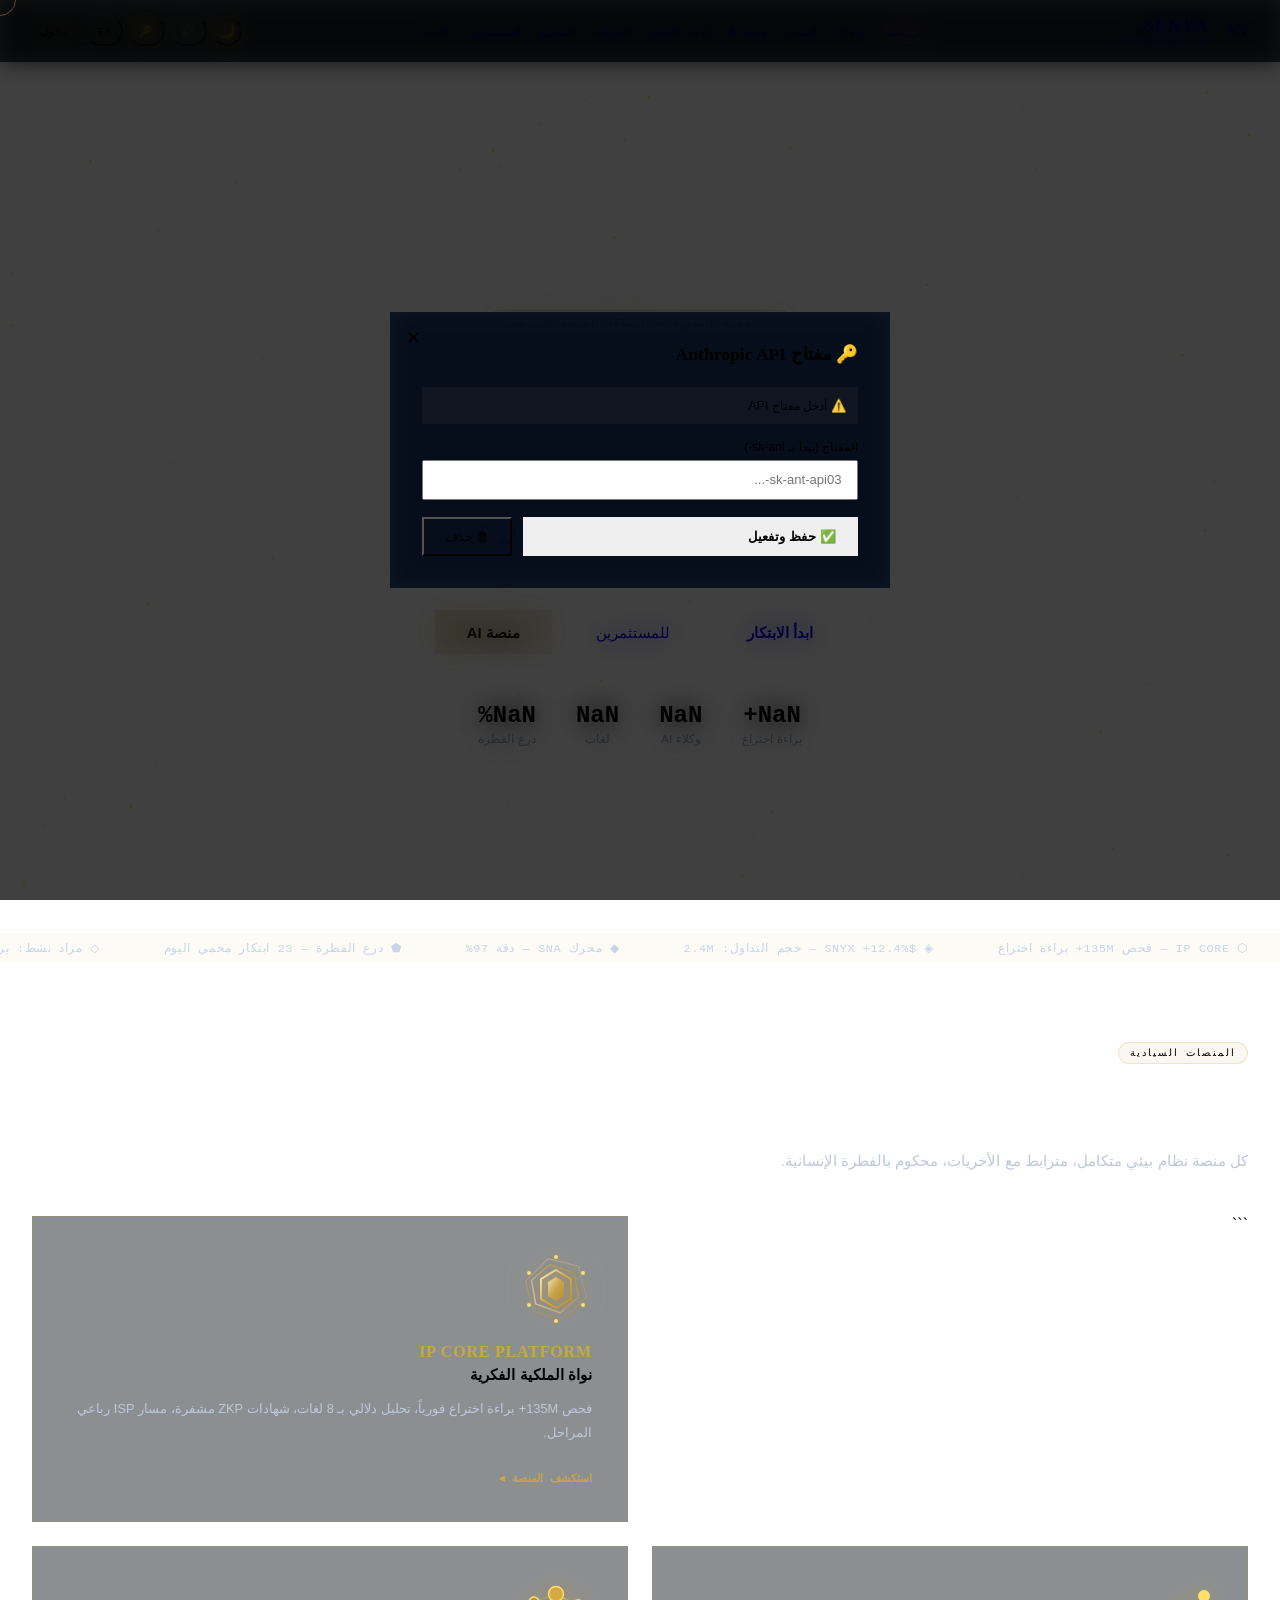
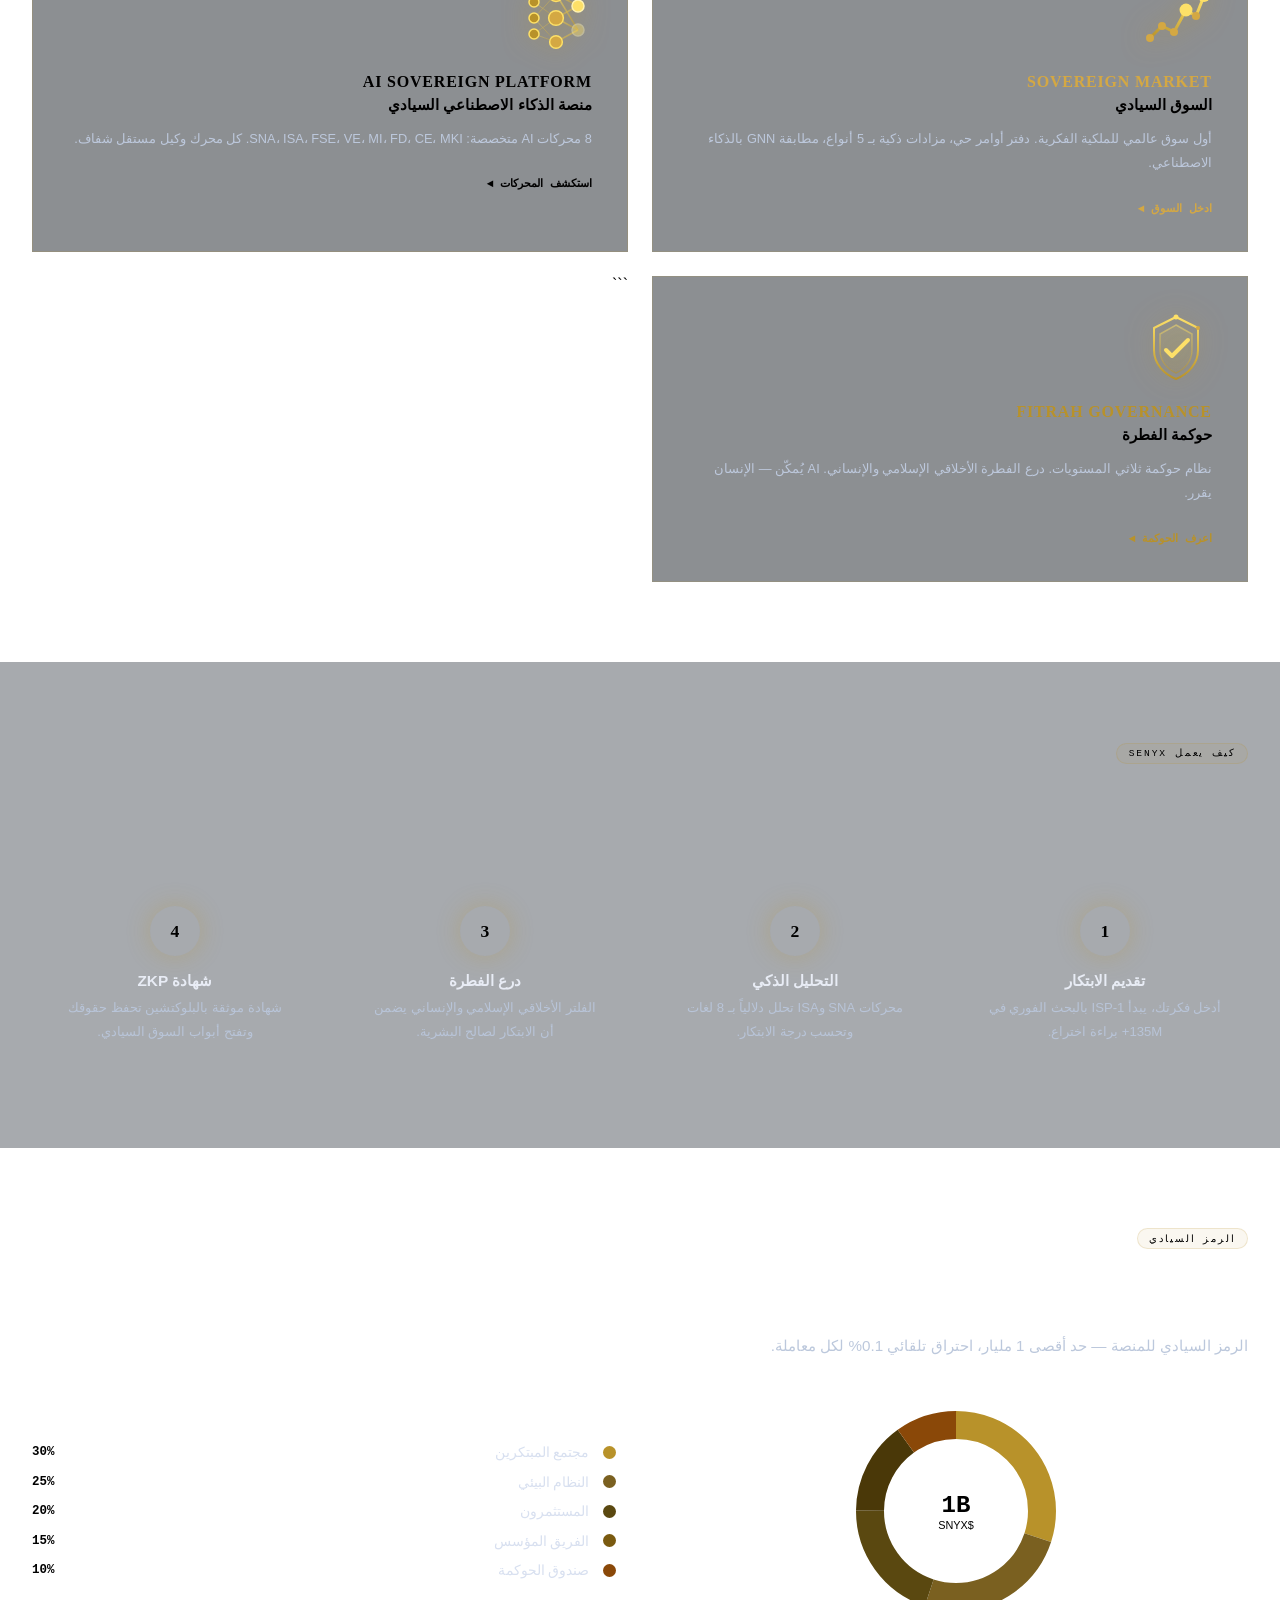
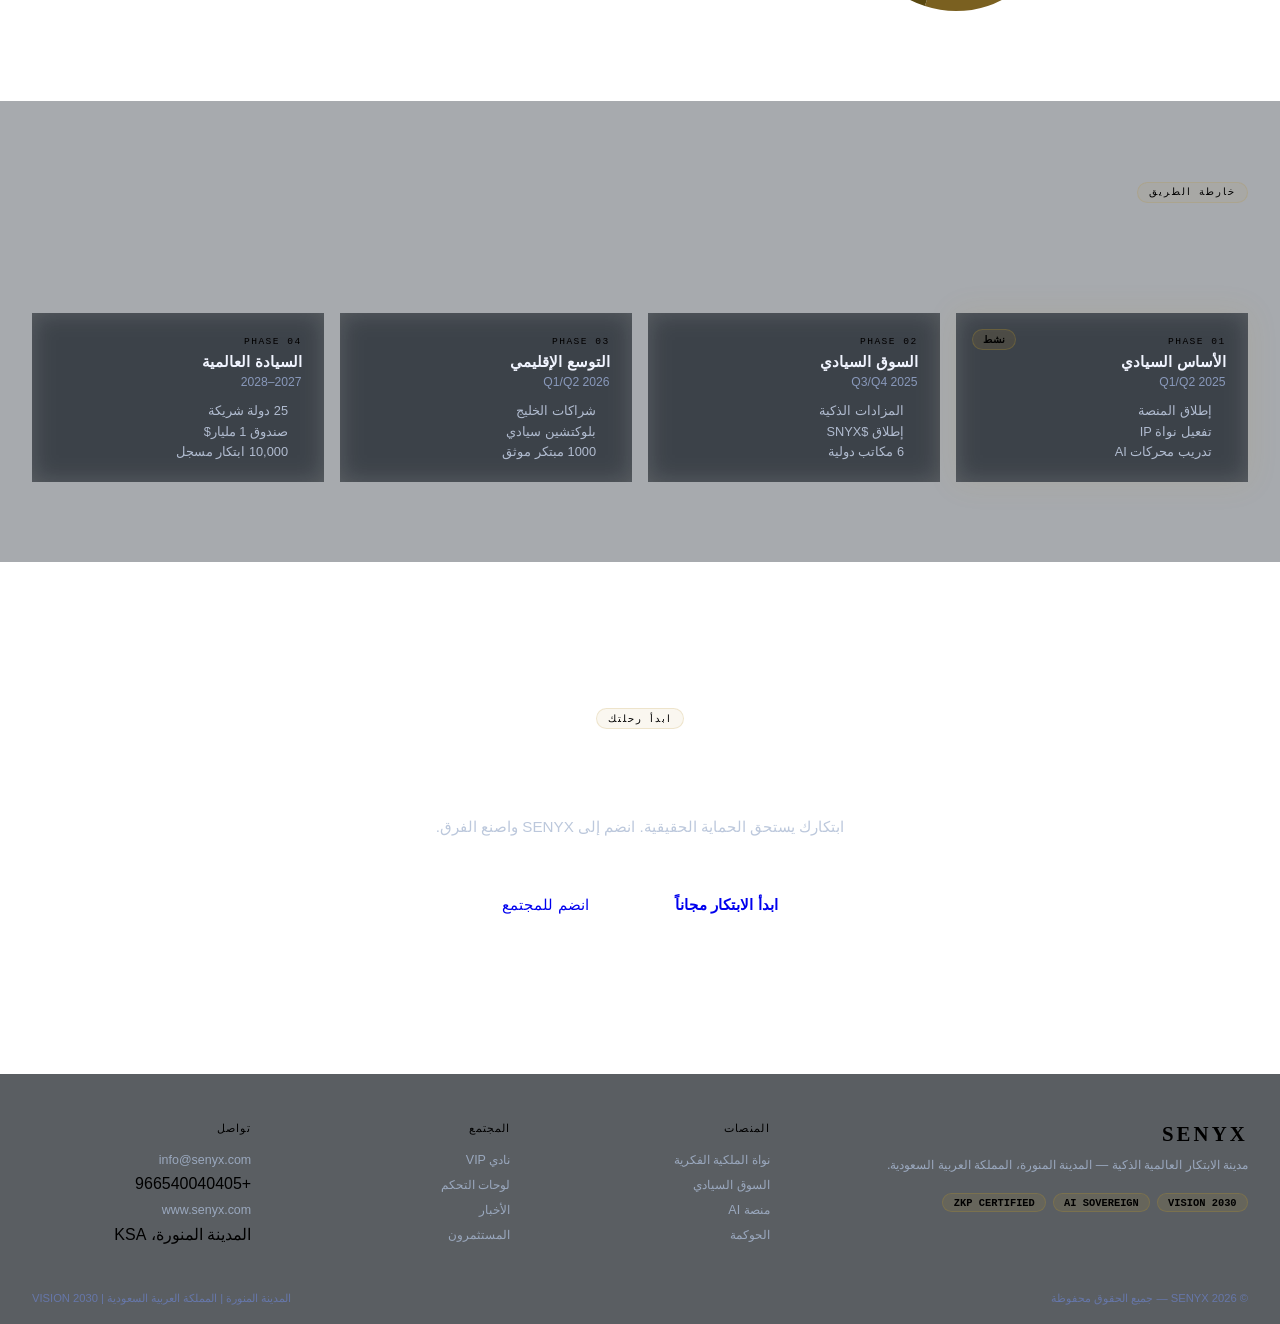
==== commit bcb41cc9: "Add files via upload" ====
--- a/index.html
+++ b/index.html
@@ -5,825 +5,1006 @@
 <meta charset="UTF-8">
 <meta name="viewport" content="width=device-width,initial-scale=1">
 <title>SENYX — مدينة الابتكار العالمية الذكية</title>
-<meta name="description" content="SENYX: مدينة الابتكار السيادي الأولى عالمياً — المدينة المنورة، المملكة العربية السعودية">
-<meta property="og:title" content="SENYX — مدينة الابتكار العالمية الذكية">
-<meta property="og:description" content="منصة الابتكار السيادي الأولى عالمياً">
-<style>@import url('https://fonts.googleapis.com/css2?family=Cinzel:wght@400;600;700;900&family=Cairo:wght@300;400;600;700;900&family=Space+Mono:wght@400;700&display=swap');
-:root{--bg:#02080f;--bg2:#040d17;--bg3:#060f1e;--bg4:#0a1628;--bg5:#0d1f38;--gold:#b8922a;--gold2:#d4a843;--gold3:#fde068;--gold4:#fff3b0;--ipc:#3d55c8;--ipc2:#5b70e0;--ipc3:#8090f0;--mkt:#12896e;--mkt2:#1ab893;--mkt3:#2de0b4;--ai:#7a5a10;--ai2:#9a7220;--ai3:#b88a30;--gov:#c03030;--gov2:#e04040;--green:#22aa66;--red:#e03040;--orange:#e07020;--silver:#8899bb;--white:#e8ecf5;--border:rgba(184,146,42,.18);--border2:rgba(184,146,42,.08);--r:6px;--r2:12px;--font-ar:'Cairo',sans-serif;--font-en:'Cinzel',serif;--font-mono:'Space Mono',monospace;--shadow:0 8px 40px rgba(0,0,0,.6)}
+<meta name="theme-color" content="#b8922a">
+<meta name="apple-mobile-web-app-capable" content="yes">
+<meta name="apple-mobile-web-app-title" content="SENYX">
+<link rel="manifest" href="/manifest.json">
+<link href="https://fonts.googleapis.com/css2?family=Cinzel:wght@400;700;900&family=Cairo:wght@300;400;600;700;900&family=Space+Mono:wght@400;700&display=swap" rel="stylesheet">
+<style>
+/* ═══ RESET ═══ */
 *,*::before,*::after{box-sizing:border-box;margin:0;padding:0}
 html{scroll-behavior:smooth}
-body{background:var(--bg);color:var(--white);font-family:var(--font-ar);direction:rtl;min-height:100vh;overflow-x:hidden;cursor:none}
-a{color:var(--gold2);text-decoration:none;transition:color .2s}
-a:hover{color:var(--gold3)}
-::-webkit-scrollbar{width:5px}
-::-webkit-scrollbar-track{background:var(--bg2)}
-::-webkit-scrollbar-thumb{background:var(--gold);border-radius:3px}
-::selection{background:rgba(184,146,42,.3);color:var(--gold3)}
+
+/* ═══ VARIABLES — DARK (DEFAULT) ═══ */
+:root{
+–bg:#02080f;–bg2:#040d17;–bg3:#060f1e;–bg4:#0a1628;
+–gold:#b8922a;–gold2:#d4a843;–gold3:#fde068;–gold4:#fff3b0;
+–silver:#8899bb;–white:#e8ecf5;
+–green:#22aa66;–red:#e03040;–orange:#e07020;
+–border:rgba(184,146,42,.18);–border2:rgba(184,146,42,.08);
+–r:6px;–r2:12px;
+–shadow:0 8px 40px rgba(0,0,0,.6);
+}
+
+/* ═══════════════════════════════════════
+THEME: LIGHT — فاتح حليبي ذهبي
+═══════════════════════════════════════ */
+body.theme-light {
+background: #f8f2e4 !important;
+color: #1a1008 !important;
+}
+body.theme-light * { transition: background-color .3s, color .3s, border-color .3s; }
+body.theme-light { –bg:#f8f2e4;–bg2:#ede5d0;–bg3:#e2d8c0;–bg4:#d5ccb0;–gold:#6a4808;–gold2:#885e10;–gold3:#a87620;–gold4:#4a3006;–silver:#4a3818;–white:#1a1008;–border:rgba(70,48,8,.22);–border2:rgba(70,48,8,.1); }
+body.theme-light .snyx-nav { background: rgba(235,224,200,.98) !important; border-bottom: 1px solid rgba(70,48,8,.18) !important; box-shadow: 0 2px 20px rgba(70,48,8,.12) !important; }
+body.theme-light .nav-links a { color: #5a4020 !important; }
+body.theme-light .nav-links a:hover, body.theme-light .nav-links a.active { color: #6a4808 !important; background: rgba(70,48,8,.08) !important; }
+body.theme-light .nav-logo-text { color: #6a4808 !important; }
+body.theme-light .nav-logo-sub { color: #8a6030 !important; }
+body.theme-light .hero-title { filter: drop-shadow(0 0 20px rgba(70,48,8,.3)) !important; }
+body.theme-light .hero-sub { color: #2a1808 !important; }
+body.theme-light .hero-tag { color: #7a5828 !important; }
+body.theme-light .hero-stat-num { color: #6a4808 !important; }
+body.theme-light .hero-stat-lbl { color: #7a5828 !important; }
+body.theme-light .hero-eyebrow { background: rgba(70,48,8,.07) !important; border-color: rgba(70,48,8,.2) !important; color: #6a4808 !important; }
+body.theme-light .pulse-dot { background: #6a4808 !important; }
+body.theme-light .ticker-wrap { background: rgba(70,48,8,.06) !important; border-color: rgba(70,48,8,.12) !important; }
+body.theme-light .ticker-item { color: #6a5030 !important; }
+body.theme-light .sec-tag { background: rgba(70,48,8,.07) !important; border-color: rgba(70,48,8,.18) !important; color: #6a4808 !important; }
+body.theme-light .sec-sub { color: #5a4020 !important; }
+body.theme-light .pcard { border-color: rgba(70,48,8,.15) !important; }
+body.theme-light .pcard-ipc { background: linear-gradient(135deg,rgba(70,48,8,.07),rgba(70,48,8,.02)) !important; }
+body.theme-light .pcard-mkt { background: linear-gradient(135deg,rgba(70,48,8,.07),rgba(70,48,8,.02)) !important; }
+body.theme-light .pcard-ai  { background: linear-gradient(135deg,rgba(70,48,8,.07),rgba(70,48,8,.02)) !important; }
+body.theme-light .pcard-gov { background: linear-gradient(135deg,rgba(70,48,8,.07),rgba(70,48,8,.02)) !important; }
+body.theme-light .pcard-name-ar { color: #1a1008 !important; }
+body.theme-light .pcard-desc { color: #5a4020 !important; }
+body.theme-light .step-num { background: linear-gradient(135deg,#885e10,#a87620) !important; }
+body.theme-light .step-title { color: #1a1008 !important; }
+body.theme-light .step-desc { color: #5a4020 !important; }
+body.theme-light .how-grid::before { background: linear-gradient(90deg,transparent,#885e10,#a87620,#885e10,transparent) !important; }
+body.theme-light .legend-name { color: #2a1808 !important; }
+body.theme-light .phase { background: #e2d8c0 !important; border-color: rgba(70,48,8,.18) !important; }
+body.theme-light .phase.active { border-color: #885e10 !important; box-shadow: 0 0 24px rgba(70,48,8,.15) !important; }
+body.theme-light .phase-title { color: #1a1008 !important; }
+body.theme-light .phase-date { color: #7a5828 !important; }
+body.theme-light .phase-items li { color: #5a4020 !important; }
+body.theme-light .phase-items li::before { color: #885e10 !important; }
+body.theme-light .sec-full { background: linear-gradient(180deg,#ede5d0,#e2d8c0) !important; }
+body.theme-light .glow-line { background: linear-gradient(90deg,transparent,#885e10,#a87620,#885e10,transparent) !important; }
+body.theme-light .snyx-footer { background: #ede5d0 !important; border-top-color: rgba(70,48,8,.15) !important; }
+body.theme-light .footer-brand { color: #6a4808 !important; }
+body.theme-light .footer-col-title { color: #885e10 !important; }
+body.theme-light .footer-sub { color: #7a5828 !important; }
+body.theme-light .footer-links a { color: #7a5828 !important; }
+body.theme-light .footer-bottom { color: #8a6838 !important; border-top-color: rgba(70,48,8,.1) !important; }
+body.theme-light .btn-lang { background: rgba(70,48,8,.07) !important; border-color: rgba(70,48,8,.2) !important; color: #6a4808 !important; }
+body.theme-light .btn-api { background: rgba(70,48,8,.07) !important; border-color: rgba(70,48,8,.2) !important; color: #6a4808 !important; }
+body.theme-light .btn-voice { background: rgba(70,48,8,.07) !important; border-color: rgba(70,48,8,.2) !important; color: #6a4808 !important; }
+body.theme-light .btn-theme { background: #e2d8c0 !important; border-color: rgba(70,48,8,.2) !important; }
+body.theme-light .theme-drop { background: #ede5d0 !important; border-color: rgba(70,48,8,.2) !important; }
+body.theme-light .theme-opt { color: #5a4020 !important; }
+body.theme-light .modal-overlay { background: rgba(50,30,0,.75) !important; }
+body.theme-light .modal-box { background: #ede5d0 !important; border-color: rgba(70,48,8,.2) !important; }
+body.theme-light .form-input { background: #e2d8c0 !important; border-color: rgba(70,48,8,.2) !important; color: #1a1008 !important; }
+body.theme-light #starsCanvas { opacity: .03 !important; }
+
+/* ═══════════════════════════════════════
+THEME: GOLD — ذهبي ملكي عميق
+═══════════════════════════════════════ */
+body.theme-gold {
+background: #050300 !important;
+color: #fff4c8 !important;
+}
+body.theme-gold { –bg:#050300;–bg2:#0c0900;–bg3:#141000;–bg4:#1c1600;–gold:#c89820;–gold2:#dca830;–gold3:#f0c040;–gold4:#ffd860;–silver:#b08820;–white:#fff4c8;–border:rgba(200,152,32,.3);–border2:rgba(200,152,32,.12); }
+body.theme-gold .snyx-nav { background: rgba(5,3,0,.96) !important; border-bottom: 1px solid rgba(200,152,32,.25) !important; }
+body.theme-gold .nav-logo-text { color: #f0c040 !important; }
+body.theme-gold .nav-logo-sub { color: #b08820 !important; }
+body.theme-gold .nav-links a { color: #b08820 !important; }
+body.theme-gold .nav-links a:hover, body.theme-gold .nav-links a.active { color: #dca830 !important; background: rgba(200,152,32,.1) !important; }
+body.theme-gold .hero-tag { color: #b08820 !important; }
+body.theme-gold .ticker-wrap { background: rgba(200,152,32,.06) !important; border-color: rgba(200,152,32,.15) !important; }
+body.theme-gold .ticker-item { color: #c89820 !important; }
+body.theme-gold .sec-full { background: linear-gradient(180deg,#0c0900,#141000) !important; }
+body.theme-gold .pcard-ipc,body.theme-gold .pcard-mkt,body.theme-gold .pcard-ai,body.theme-gold .pcard-gov { border-color: rgba(200,152,32,.2) !important; background: rgba(200,152,32,.05) !important; }
+body.theme-gold .pcard-desc { color: #c0a060 !important; }
+body.theme-gold .sec-sub { color: #b08820 !important; }
+body.theme-gold .step-num { background: linear-gradient(135deg,#c89820,#dca830) !important; color: #050300 !important; }
+body.theme-gold .step-desc { color: #b08820 !important; }
+body.theme-gold .phase { background: #141000 !important; border-color: rgba(200,152,32,.2) !important; }
+body.theme-gold .phase.active { border-color: #dca830 !important; box-shadow: 0 0 30px rgba(200,152,32,.15) !important; }
+body.theme-gold .phase-items li { color: #b08820 !important; }
+body.theme-gold .snyx-footer { background: #0c0900 !important; border-top-color: rgba(200,152,32,.2) !important; }
+body.theme-gold .footer-col-title { color: #dca830 !important; }
+body.theme-gold .footer-sub,body.theme-gold .footer-links a { color: #b08820 !important; }
+body.theme-gold .btn-lang,body.theme-gold .btn-api,body.theme-gold .btn-voice { border-color: rgba(200,152,32,.25) !important; color: #dca830 !important; }
+body.theme-gold .btn-theme { background: #141000 !important; border-color: rgba(200,152,32,.25) !important; }
+body.theme-gold .theme-drop { background: #0c0900 !important; border-color: rgba(200,152,32,.2) !important; }
+body.theme-gold .modal-box { background: #141000 !important; border-color: rgba(200,152,32,.2) !important; }
+body.theme-gold .form-input { background: #1c1600 !important; border-color: rgba(200,152,32,.2) !important; }
+
+/* ═══ BASE ═══ */
+body{
+background:var(–bg);color:var(–white);
+font-family:‘Cairo’,sans-serif;
+min-height:100vh;overflow-x:hidden;
+cursor:none;
+transition:background .4s,color .3s;
+}
+a{color:var(–gold2);text-decoration:none;transition:color .2s}
+a:hover{color:var(–gold3)}
+::-webkit-scrollbar{width:4px}
+::-webkit-scrollbar-track{background:var(–bg2)}
+::-webkit-scrollbar-thumb{background:var(–gold);border-radius:2px}
+::selection{background:rgba(184,146,42,.3);color:var(–gold3)}
+
+/* ═══ CURSOR ═══ */
+#cur{position:fixed;width:10px;height:10px;background:var(–gold);border-radius:50%;pointer-events:none;z-index:9999;transform:translate(-50%,-50%);mix-blend-mode:screen}
+#ring{position:fixed;width:32px;height:32px;border:1px solid rgba(184,146,42,.5);border-radius:50%;pointer-events:none;z-index:9998;transform:translate(-50%,-50%);transition:transform .15s}
+
+/* ═══ STARS ═══ */
 #starsCanvas{position:fixed;inset:0;z-index:0;pointer-events:none}
-.cursor{position:fixed;width:12px;height:12px;background:var(--gold);border-radius:50%;pointer-events:none;z-index:9999;transform:translate(-50%,-50%);transition:transform .1s,background .2s;mix-blend-mode:screen}
-.cursor-ring{position:fixed;width:36px;height:36px;border:1px solid rgba(184,146,42,.5);border-radius:50%;pointer-events:none;z-index:9998;transform:translate(-50%,-50%);transition:transform .15s ease,width .2s,height .2s}
-.snyx-nav{position:fixed;top:0;left:0;right:0;z-index:1000;height:64px;display:flex;align-items:center;padding:0 2rem;background:rgba(2,8,15,.9);backdrop-filter:blur(20px);border-bottom:1px solid var(--border);gap:1.5rem}
-.nav-logo{display:flex;align-items:center;gap:.7rem;flex-shrink:0;text-decoration:none}
-.nav-logo-mark{width:38px;height:38px;background:linear-gradient(135deg,var(--gold),var(--gold2));clip-path:polygon(50% 0%,100% 25%,100% 75%,50% 100%,0% 75%,0% 25%);display:flex;align-items:center;justify-content:center;font-family:var(--font-en);font-weight:900;font-size:.9rem;color:var(--bg);flex-shrink:0}
-.nav-logo-text{font-family:var(--font-en);font-size:1.1rem;font-weight:700;color:var(--gold3);letter-spacing:.15em}
-.nav-logo-sub{font-family:var(--font-ar);font-size:.58rem;color:var(--silver);display:block;line-height:1}
-.nav-links{display:flex;align-items:center;gap:.15rem;flex:1;justify-content:center;list-style:none}
-.nav-links a{padding:.4rem .65rem;border-radius:var(--r);font-size:.68rem;color:var(--silver);transition:all .2s;white-space:nowrap}
-.nav-links a:hover,.nav-links a.active{color:var(--gold2);background:rgba(184,146,42,.1)}
-.nav-links a.active{border-bottom:2px solid var(--gold)}
-.nav-actions{display:flex;align-items:center;gap:.5rem;flex-shrink:0}
-.btn-api{background:rgba(34,170,102,.1);border:1px solid rgba(34,170,102,.3);color:var(--green);padding:.3rem .7rem;border-radius:var(--r);font-size:.68rem;font-family:var(--font-mono);cursor:pointer;transition:all .2s}
-.btn-api:hover{background:rgba(34,170,102,.2)}
-.btn-lang{background:rgba(184,146,42,.08);border:1px solid rgba(184,146,42,.25);color:var(--gold2);padding:.3rem .65rem;border-radius:var(--r);font-size:.7rem;cursor:pointer;transition:all .2s}
-.btn-login{background:linear-gradient(135deg,var(--gold),var(--gold2));color:var(--bg);padding:.35rem .9rem;border:none;border-radius:var(--r);font-weight:700;font-size:.73rem;cursor:pointer;font-family:inherit;transition:all .2s}
-.btn-login:hover{box-shadow:0 4px 20px rgba(184,146,42,.4);transform:translateY(-1px)}
-.page-wrap{position:relative;z-index:1;padding-top:64px;min-height:100vh}
+
+/* ═══ NAV ═══ */
+.snyx-nav{
+position:fixed;top:0;left:0;right:0;z-index:1000;height:62px;
+display:flex;align-items:center;padding:0 1.5rem;gap:1rem;
+background:rgba(2,8,15,.92);backdrop-filter:blur(20px);
+border-bottom:1px solid var(–border);
+}
+.nav-logo{display:flex;align-items:center;gap:.6rem;text-decoration:none;flex-shrink:0}
+.nav-logo-mark{
+width:36px;height:36px;
+background:linear-gradient(135deg,var(–gold),var(–gold2));
+clip-path:polygon(50% 0%,100% 25%,100% 75%,50% 100%,0% 75%,0% 25%);
+display:flex;align-items:center;justify-content:center;
+font-family:‘Cinzel’,serif;font-weight:900;font-size:.85rem;color:var(–bg);
+}
+.nav-logo-text{font-family:‘Cinzel’,serif;font-size:1rem;font-weight:700;color:var(–gold3);letter-spacing:.15em}
+.nav-logo-sub{font-size:.55rem;color:var(–silver);display:block;line-height:1.2}
+.nav-links{display:flex;align-items:center;gap:.1rem;flex:1;justify-content:center;list-style:none}
+.nav-links a{padding:.35rem .55rem;border-radius:var(–r);font-size:.68rem;color:var(–silver);transition:all .2s;white-space:nowrap}
+.nav-links a:hover,.nav-links a.active{color:var(–gold2);background:rgba(184,146,42,.1)}
+.nav-links a.active{border-bottom:2px solid var(–gold)}
+
+.btn-voice:hover{background:rgba(184,146,42,.18)}
+
+/* Theme toggle */
+
+/* ═══ NAV BUTTONS NEW SYSTEM ═══ */
+.nav-actions{display:flex;align-items:center;gap:.3rem;flex-shrink:0;position:relative}
+.nbtn{height:30px;padding:0 .6rem;border-radius:16px;border:1px solid var(–border);background:rgba(184,146,42,.06);color:var(–gold2);font-size:.68rem;cursor:pointer;font-family:‘Space Mono’,monospace;transition:all .2s;white-space:nowrap;display:flex;align-items:center;gap:.25rem}
+.nbtn:hover{background:rgba(184,146,42,.15);border-color:rgba(184,146,42,.4)}
+.nbtn-icon{width:30px;padding:0;justify-content:center;font-size:.9rem;border-radius:50%}
+.nbtn-login{background:linear-gradient(135deg,var(–gold),var(–gold2));color:var(–bg);border-color:transparent;font-family:inherit;font-weight:700;font-size:.7rem;padding:0 .85rem}
+.nbtn-login:hover{box-shadow:0 4px 16px rgba(184,146,42,.4);transform:translateY(-1px)}
+.nbtn-lang{font-weight:700;font-size:.72rem}
+
+/* Theme dropdown - positioned relative to nav-actions */
+.theme-drop{
+position:fixed;top:68px;
+background:var(–bg2);
+border:1px solid var(–border);
+border-radius:var(–r2);
+padding:.6rem;
+display:none;
+flex-direction:column;
+gap:.3rem;
+min-width:140px;
+z-index:5000;
+box-shadow:0 8px 40px rgba(0,0,0,.7);
+}
+.theme-drop.open{display:flex}
+.tdrop-title{font-family:‘Space Mono’,monospace;font-size:.58rem;color:var(–gold);letter-spacing:.12em;padding:.1rem .4rem;opacity:.8}
+.theme-opt{display:flex;align-items:center;gap:.6rem;padding:.45rem .7rem;border-radius:var(–r);cursor:pointer;font-size:.78rem;color:var(–silver);transition:all .2s;border:1px solid transparent;font-family:‘Cairo’,sans-serif}
+.theme-opt:hover{background:rgba(184,146,42,.1);color:var(–white);border-color:var(–border)}
+.theme-opt.active{background:rgba(184,146,42,.14);color:var(–gold2);border-color:rgba(184,146,42,.3);font-weight:700}
+.theme-swatch{width:16px;height:16px;border-radius:50%;flex-shrink:0}
+
+/* ═══ PAGE WRAP ═══ */
+.page-wrap{position:relative;z-index:1;padding-top:62px}
+
+/* ═══ SVG ICONS ═══ */
+.snyx-icon{display:inline-flex;align-items:center;justify-content:center;width:72px;height:72px;margin-bottom:1.2rem;filter:drop-shadow(0 0 12px rgba(184,146,42,.5))}
+.snyx-icon:hover{filter:drop-shadow(0 0 28px rgba(212,168,67,.9))}
+.snyx-icon svg{width:100%;height:100%}
+@keyframes iconGlow{0%,100%{filter:drop-shadow(0 0 6px rgba(184,146,42,.4))}50%{filter:drop-shadow(0 0 22px rgba(212,168,67,.9))}}
+@keyframes iconFloat{0%,100%{transform:translateY(0)}50%{transform:translateY(-6px)}}
+.snyx-icon{animation:iconGlow 3s ease-in-out infinite,iconFloat 4s ease-in-out infinite}
+
+/* ═══ HERO ═══ */
+.hero{min-height:100vh;display:flex;flex-direction:column;align-items:center;justify-content:center;text-align:center;padding:6rem 2rem 4rem;position:relative;overflow:hidden}
+.hero::before{content:’’;position:absolute;inset:0;background:radial-gradient(ellipse 80% 60% at 50% 30%,rgba(184,146,42,.07),transparent 70%);pointer-events:none}
+.hero-eyebrow{display:inline-flex;align-items:center;gap:.5rem;background:rgba(184,146,42,.07);border:1px solid rgba(184,146,42,.22);padding:.35rem 1rem;border-radius:20px;margin-bottom:1.8rem;font-family:‘Space Mono’,monospace;font-size:.65rem;color:var(–gold);letter-spacing:.15em;animation:fadeInDown .8s ease .2s both}
+@keyframes fadeInDown{from{opacity:0;transform:translateY(-20px)}to{opacity:1;transform:translateY(0)}}
+.hero-title{font-family:‘Cinzel’,serif;font-size:clamp(4rem,14vw,10rem);font-weight:900;letter-spacing:.08em;line-height:.9;margin-bottom:.5rem;background:linear-gradient(135deg,var(–gold4),var(–gold3),var(–gold2),var(–gold));-webkit-background-clip:text;-webkit-text-fill-color:transparent;background-clip:text;animation:heroGlow 3s ease-in-out infinite alternate}
+@keyframes heroGlow{from{filter:drop-shadow(0 0 20px rgba(184,146,42,.3))}to{filter:drop-shadow(0 0 60px rgba(184,146,42,.6))}}
+.hero-sub{font-size:clamp(1.1rem,2.5vw,1.8rem);color:var(–white);font-weight:300;margin-bottom:.4rem;letter-spacing:.06em;animation:fadeInUp .8s ease .4s both}
+.hero-tag{font-family:‘Space Mono’,monospace;font-size:.72rem;color:var(–silver);letter-spacing:.2em;margin-bottom:2.5rem;animation:fadeInUp .8s ease .5s both}
+@keyframes fadeInUp{from{opacity:0;transform:translateY(20px)}to{opacity:1;transform:translateY(0)}}
+.hero-btns{display:flex;gap:.8rem;justify-content:center;flex-wrap:wrap;margin-bottom:3rem;animation:fadeInUp .8s ease .6s both}
+.hero-stats{display:flex;gap:2.5rem;justify-content:center;flex-wrap:wrap;animation:fadeInUp .8s ease .7s both}
+.hero-stat-num{font-family:‘Space Mono’,monospace;font-size:1.5rem;font-weight:700;color:var(–gold3)}
+.hero-stat-lbl{font-size:.7rem;color:#9aa8be;margin-top:.2rem}
+
+/* ═══ TICKER ═══ */
+.ticker-wrap{overflow:hidden;white-space:nowrap;background:rgba(184,146,42,.04);border-top:1px solid var(–border);border-bottom:1px solid var(–border);padding:.35rem 0;position:absolute;bottom:0;left:0;right:0}
+.ticker-inner{display:inline-block;animation:ticker 40s linear infinite}
+@keyframes ticker{from{transform:translateX(0)}to{transform:translateX(-50%)}}
+.ticker-item{display:inline-block;padding:0 2rem;font-family:‘Space Mono’,monospace;font-size:.73rem;color:#c8d4e8;font-weight:500}
+
+/* ═══ SECTIONS ═══ */
 .section{padding:5rem 2rem;max-width:1280px;margin:0 auto}
-.section-full{padding:5rem 0;position:relative;z-index:1}
-.section-full .section-inner{max-width:1280px;margin:0 auto;padding:0 2rem}
-.section-tag{display:inline-block;font-family:var(--font-mono);font-size:.62rem;color:var(--gold);letter-spacing:.2em;text-transform:uppercase;background:rgba(184,146,42,.08);border:1px solid rgba(184,146,42,.2);padding:.25rem .8rem;border-radius:20px;margin-bottom:1rem}
-.section-title{font-family:var(--font-en);font-size:clamp(1.8rem,4vw,3.2rem);font-weight:700;line-height:1.2;background:linear-gradient(135deg,var(--gold4),var(--gold3),var(--gold2),var(--gold));-webkit-background-clip:text;-webkit-text-fill-color:transparent;background-clip:text;margin-bottom:.8rem}
-.section-sub{font-size:.92rem;color:var(--silver);line-height:1.9;max-width:640px}
-.card{background:var(--bg3);border:1px solid var(--border);border-radius:var(--r2);padding:1.5rem;transition:all .3s}
-.card:hover{border-color:rgba(184,146,42,.4);box-shadow:0 8px 40px rgba(184,146,42,.08);transform:translateY(-3px)}
-.btn-primary{background:linear-gradient(135deg,var(--gold),var(--gold2));color:var(--bg);border:none;padding:.7rem 1.5rem;border-radius:var(--r);font-weight:700;font-size:.85rem;cursor:pointer;transition:all .25s;font-family:inherit;display:inline-flex;align-items:center;gap:.5rem;text-decoration:none}
-.btn-primary:hover{box-shadow:0 6px 30px rgba(184,146,42,.5);transform:translateY(-2px);color:var(--bg)}
-.btn-outline{background:transparent;border:1px solid var(--border);color:var(--silver);padding:.65rem 1.4rem;border-radius:var(--r);font-size:.85rem;cursor:pointer;transition:all .25s;font-family:inherit;text-decoration:none;display:inline-flex;align-items:center}
-.btn-outline:hover{border-color:var(--gold);color:var(--gold2)}
-.btn-ipc{background:linear-gradient(135deg,var(--ipc),var(--ipc2));color:#fff;border:none;padding:.65rem 1.4rem;border-radius:var(--r);font-weight:700;font-size:.82rem;cursor:pointer;transition:all .25s;font-family:inherit}
-.btn-mkt{background:linear-gradient(135deg,var(--mkt),var(--mkt2));color:#fff;border:none;padding:.65rem 1.4rem;border-radius:var(--r);font-weight:700;font-size:.82rem;cursor:pointer;transition:all .25s;font-family:inherit}
-.btn-ai{background:linear-gradient(135deg,var(--ai),var(--ai2));color:#fff;border:none;padding:.65rem 1.4rem;border-radius:var(--r);font-weight:700;font-size:.82rem;cursor:pointer;transition:all .25s;font-family:inherit;text-decoration:none;display:inline-flex;align-items:center}
-.grid-2{display:grid;grid-template-columns:repeat(2,1fr);gap:1.5rem}
-.grid-3{display:grid;grid-template-columns:repeat(3,1fr);gap:1.5rem}
-.grid-4{display:grid;grid-template-columns:repeat(4,1fr);gap:1.5rem}
-.badge{display:inline-block;padding:.2rem .7rem;border-radius:20px;font-size:.67rem;font-weight:700;font-family:var(--font-mono)}
-.badge-gold{background:rgba(184,146,42,.15);color:var(--gold2);border:1px solid rgba(184,146,42,.3)}
-.badge-ipc{background:rgba(61,85,200,.15);color:var(--ipc3);border:1px solid rgba(61,85,200,.3)}
-.badge-mkt{background:rgba(18,137,110,.15);color:var(--mkt3);border:1px solid rgba(18,137,110,.3)}
-.badge-ai{background:rgba(122,90,16,.15);color:var(--ai3);border:1px solid rgba(122,90,16,.3)}
-.badge-green{background:rgba(34,170,102,.15);color:var(--green);border:1px solid rgba(34,170,102,.3)}
-.badge-red{background:rgba(224,48,64,.15);color:var(--red);border:1px solid rgba(224,48,64,.3)}
-.pulse-dot{width:8px;height:8px;border-radius:50%;background:var(--green);animation:pulse 2s infinite;display:inline-block}
-@keyframes pulse{0%,100%{box-shadow:0 0 0 0 rgba(34,170,102,.4)}50%{box-shadow:0 0 0 6px rgba(34,170,102,0)}}
-.divider{height:1px;background:linear-gradient(90deg,transparent,var(--border),transparent);margin:2rem 0}
-.glow-line{height:2px;background:linear-gradient(90deg,transparent,var(--gold),var(--gold2),var(--gold),transparent)}
-.reveal{opacity:0;transform:translateY(30px);transition:opacity .7s ease,transform .7s ease}
+.sec-full{padding:5rem 0;position:relative;z-index:1;background:linear-gradient(180deg,var(–bg2),var(–bg3))}
+.sec-inner{max-width:1280px;margin:0 auto;padding:0 2rem}
+.sec-tag{display:inline-block;font-family:‘Space Mono’,monospace;font-size:.6rem;color:var(–gold);letter-spacing:.2em;text-transform:uppercase;background:rgba(184,146,42,.07);border:1px solid rgba(184,146,42,.18);padding:.22rem .7rem;border-radius:20px;margin-bottom:.8rem}
+.sec-title{font-family:‘Cinzel’,serif;font-size:clamp(1.7rem,4vw,3rem);font-weight:700;line-height:1.2;background:linear-gradient(135deg,var(–gold4),var(–gold3),var(–gold2));-webkit-background-clip:text;-webkit-text-fill-color:transparent;background-clip:text;margin-bottom:.8rem}
+.sec-sub{font-size:.9rem;color:#c0c8d8;line-height:1.9;max-width:620px}
+
+/* ═══ BUTTONS ═══ */
+.btn-p{background:linear-gradient(135deg,var(–gold),var(–gold2));color:var(–bg);border:none;padding:.65rem 1.4rem;border-radius:var(–r);font-weight:700;font-size:.82rem;cursor:pointer;font-family:inherit;transition:all .25s;display:inline-flex;align-items:center;gap:.4rem;text-decoration:none}
+.btn-p:hover{box-shadow:0 6px 28px rgba(184,146,42,.5);transform:translateY(-2px);color:var(–bg)}
+.btn-o{background:transparent;border:1px solid var(–border);color:var(–silver);padding:.62rem 1.3rem;border-radius:var(–r);font-size:.82rem;cursor:pointer;font-family:inherit;transition:all .25s;text-decoration:none;display:inline-flex;align-items:center}
+.btn-o:hover{border-color:var(–gold);color:var(–gold2)}
+
+/* ═══ PLATFORM CARDS ═══ */
+.platforms-grid{display:grid;grid-template-columns:repeat(2,1fr);gap:1.5rem}
+.pcard{border-radius:var(–r2);padding:2.2rem;position:relative;overflow:hidden;transition:all .4s;text-decoration:none;color:inherit;display:block;border:1px solid transparent}
+.pcard:hover{transform:translateY(-8px)}
+.pcard-ipc{background:linear-gradient(135deg,rgba(184,146,42,.06),rgba(184,146,42,.02));border-color:rgba(184,146,42,.18)}
+.pcard-ipc:hover{border-color:rgba(212,168,67,.4);box-shadow:0 12px 40px rgba(184,146,42,.08)}
+.pcard-mkt{background:linear-gradient(135deg,rgba(184,146,42,.05),rgba(184,146,42,.02));border-color:rgba(184,146,42,.15)}
+.pcard-mkt:hover{border-color:rgba(212,168,67,.4);box-shadow:0 12px 40px rgba(184,146,42,.08)}
+.pcard-ai{background:linear-gradient(135deg,rgba(184,146,42,.07),rgba(184,146,42,.02));border-color:rgba(184,146,42,.18)}
+.pcard-ai:hover{border-color:rgba(212,168,67,.4);box-shadow:0 12px 40px rgba(184,146,42,.12)}
+.pcard-gov{background:linear-gradient(135deg,rgba(184,146,42,.06),rgba(184,146,42,.02));border-color:rgba(184,146,42,.15)}
+.pcard-gov:hover{border-color:rgba(212,168,67,.4);box-shadow:0 12px 40px rgba(184,146,42,.08)}
+.pcard-name-en{font-family:‘Cinzel’,serif;font-size:1rem;font-weight:700;margin-bottom:.3rem;letter-spacing:.05em}
+.pcard-name-ar{font-size:.95rem;font-weight:700;color:var(–white);margin-bottom:.8rem}
+.pcard-desc{font-size:.84rem;color:#c8d4e4;line-height:2;margin-bottom:1.4rem}
+.pcard-link{font-family:‘Space Mono’,monospace;font-size:.7rem;font-weight:700;display:inline-flex;align-items:center;gap:.3rem;transition:gap .2s}
+.pcard:hover .pcard-link{gap:.7rem}
+
+/* ═══ HOW IT WORKS ═══ */
+.how-grid{display:grid;grid-template-columns:repeat(4,1fr);gap:1.5rem;position:relative}
+.how-grid::before{content:’’;position:absolute;top:40px;right:12.5%;left:12.5%;height:1px;background:linear-gradient(90deg,transparent,var(–gold),var(–gold2),var(–gold),transparent)}
+.step{text-align:center;padding:1.5rem;position:relative;z-index:1}
+.step-num{width:50px;height:50px;border-radius:50%;background:linear-gradient(135deg,var(–gold),var(–gold2));color:var(–bg);font-family:‘Cinzel’,serif;font-weight:900;font-size:1.1rem;display:flex;align-items:center;justify-content:center;margin:0 auto 1rem;box-shadow:0 0 24px rgba(184,146,42,.3)}
+.step-title{font-weight:700;color:var(–white);margin-bottom:.4rem}
+.step-desc{font-size:.78rem;color:#b8c0d0;line-height:1.8}
+
+/* ═══ TOKENOMICS ═══ */
+.token-grid{display:grid;grid-template-columns:1fr 1fr;gap:3rem;align-items:center}
+.donut-wrap{position:relative;width:220px;height:220px;margin:0 auto}
+.donut-wrap svg{transform:rotate(-90deg)}
+.donut-center{position:absolute;inset:0;display:flex;flex-direction:column;align-items:center;justify-content:center}
+.donut-val{font-family:‘Space Mono’,monospace;font-size:1.5rem;font-weight:700;color:var(–gold3)}
+.donut-lbl{font-size:.68rem;color:var(–silver)}
+.legend{list-style:none;display:flex;flex-direction:column;gap:.85rem}
+.legend-item{display:flex;align-items:center;gap:.85rem;font-size:.82rem}
+.legend-dot{width:13px;height:13px;border-radius:50%;flex-shrink:0}
+.legend-name{flex:1;color:#e0e8f5}
+.legend-pct{font-family:‘Space Mono’,monospace;font-size:.78rem;color:var(–gold2);font-weight:700}
+
+/* ═══ ROADMAP ═══ */
+.roadmap-grid{display:grid;grid-template-columns:repeat(4,1fr);gap:1rem}
+.phase{background:var(–bg3);border:1px solid var(–border);border-radius:var(–r2);padding:1.4rem;transition:all .3s;position:relative}
+.phase:hover{transform:translateY(-4px)}
+.phase.active{border-color:var(–gold2);box-shadow:0 0 30px rgba(184,146,42,.1)}
+.phase-num{font-family:‘Space Mono’,monospace;font-size:.6rem;color:var(–gold);letter-spacing:.15em;margin-bottom:.4rem}
+.phase-title{font-weight:700;color:var(–white);margin-bottom:.25rem}
+.phase-date{font-size:.72rem;color:var(–silver);margin-bottom:.9rem}
+.phase-items{list-style:none;display:flex;flex-direction:column;gap:.35rem}
+.phase-items li{font-size:.76rem;color:#b0b8cc;padding-right:.85rem;position:relative}
+.phase-items li::before{content:‘◆’;position:absolute;right:0;color:var(–gold);font-size:.42rem;top:.28rem}
+
+/* ═══ BETTER CONTRAST FOR DARK THEME ═══ */
+.sec-sub{font-size:.95rem;color:#c8d4e8;line-height:1.9;max-width:620px}
+.step-desc{font-size:.82rem;color:#c0cce0;line-height:1.8}
+.step-title{font-weight:700;color:#f0f4ff;margin-bottom:.4rem;font-size:.96rem}
+.phase-items li{font-size:.8rem;color:#bcc8dc;padding-right:.85rem;position:relative}
+.phase-date{font-size:.76rem;color:#8898b8;margin-bottom:.9rem}
+.legend-name{flex:1;color:#e0e8f8;font-size:.85rem}
+.footer-sub{font-size:.82rem;color:#a0b0c4;line-height:1.8;margin-bottom:1rem}
+.footer-links a{font-size:.82rem;color:#a0afc0}
+.footer-links a:hover{color:var(–gold2)}
+.footer-bottom{max-width:1280px;margin:2rem auto 0;padding-top:1rem;border-top:1px solid var(–border2);display:flex;justify-content:space-between;font-size:.74rem;color:#7888aa}
+.hero-stat-lbl{font-size:.74rem;color:#9aabbb;margin-top:.2rem}
+.hero-tag{font-family:‘Space Mono’,monospace;font-size:.72rem;color:#8899bb;letter-spacing:.2em;margin-bottom:2.5rem;animation:fadeInUp .8s ease .5s both}
+.ticker-item{display:inline-block;padding:0 2rem;font-family:‘Space Mono’,monospace;font-size:.78rem;color:#c8d4e8;letter-spacing:.05em}
+.pcard-desc{font-size:.8rem;color:#b8c4d8;line-height:1.9;margin-bottom:1.4rem}
+.phase-title{font-weight:700;color:#f0f4ff;margin-bottom:.25rem;font-size:.94rem}
+.card{background:var(–bg3);border:1px solid var(–border);border-radius:var(–r2);padding:1.5rem;transition:all .3s}
+.card:hover{border-color:rgba(184,146,42,.4);box-shadow:0 8px 32px rgba(184,146,42,.07)}
+.badge{display:inline-block;padding:.18rem .65rem;border-radius:20px;font-size:.65rem;font-weight:700;font-family:‘Space Mono’,monospace}
+.badge-gold{background:rgba(184,146,42,.12);color:var(–gold2);border:1px solid rgba(184,146,42,.25)}
+.badge-green{background:rgba(184,146,42,.12);color:var(–gold2);border:1px solid rgba(184,146,42,.25)}
+.pulse-dot{width:7px;height:7px;border-radius:50%;background:var(–gold2);animation:pulse 2s infinite;display:inline-block}
+@keyframes pulse{0%,100%{box-shadow:0 0 0 0 rgba(184,146,42,.4)}50%{box-shadow:0 0 0 5px rgba(184,146,42,0)}}
+.divider{height:1px;background:linear-gradient(90deg,transparent,var(–border),transparent);margin:2rem 0}
+.glow-line{height:2px;background:linear-gradient(90deg,transparent,var(–gold),var(–gold2),var(–gold),transparent)}
+.reveal{opacity:0;transform:translateY(28px);transition:opacity .7s,transform .7s}
 .reveal.visible{opacity:1;transform:translateY(0)}
-.chat-box{background:var(--bg2);border:1px solid var(--border);border-radius:var(--r2);display:flex;flex-direction:column}
-.chat-head{padding:.8rem 1.2rem;border-bottom:1px solid var(--border);display:flex;align-items:center;gap:.7rem;font-size:.82rem;font-weight:700}
-.chat-body{flex:1;overflow-y:auto;padding:1rem;display:flex;flex-direction:column;gap:.8rem;min-height:200px;max-height:380px}
-.msg{max-width:85%;padding:.7rem 1rem;border-radius:var(--r2);font-size:.82rem;line-height:1.7}
-.msg-user{align-self:flex-end;background:rgba(184,146,42,.12);border:1px solid rgba(184,146,42,.2);color:var(--white)}
-.msg-ai{align-self:flex-start;background:var(--bg3);border:1px solid var(--border);color:var(--silver)}
-.msg-sender{font-size:.68rem;color:var(--gold);margin-bottom:.3rem;font-family:var(--font-mono)}
-.chat-foot{padding:.8rem;border-top:1px solid var(--border);display:flex;gap:.6rem}
-.chat-input{flex:1;background:var(--bg3);border:1px solid var(--border);color:var(--white);padding:.6rem 1rem;border-radius:var(--r);font-size:.82rem;font-family:inherit;outline:none;transition:border-color .2s}
-.chat-input:focus{border-color:var(--gold)}
-.chat-send{background:var(--gold);color:var(--bg);border:none;padding:.6rem 1rem;border-radius:var(--r);font-weight:700;font-size:.78rem;cursor:pointer;transition:all .2s;font-family:inherit}
-.chat-send:hover{background:var(--gold2)}
-.form-group{margin-bottom:1.2rem}
-.form-label{display:block;font-size:.78rem;color:var(--silver);margin-bottom:.4rem}
-.form-input,.form-select,.form-textarea{width:100%;background:var(--bg3);border:1px solid var(--border);color:var(--white);padding:.7rem 1rem;border-radius:var(--r);font-size:.85rem;font-family:inherit;outline:none;transition:border-color .2s}
-.form-input:focus,.form-select:focus,.form-textarea:focus{border-color:var(--gold)}
-.form-textarea{resize:vertical;min-height:100px}
-.form-select option{background:var(--bg3)}
+
+/* ═══ MODAL ═══ */
 .modal-overlay{position:fixed;inset:0;z-index:2000;background:rgba(0,0,0,.88);backdrop-filter:blur(8px);display:none;align-items:center;justify-content:center;padding:1rem}
 .modal-overlay.open{display:flex}
-.modal-box{background:var(--bg3);border:1px solid var(--border);border-radius:var(--r2);padding:2rem;width:100%;max-width:520px;position:relative;box-shadow:var(--shadow);animation:modalIn .3s ease}
-@keyframes modalIn{from{opacity:0;transform:scale(.95) translateY(20px)}to{opacity:1;transform:scale(1) translateY(0)}}
-.modal-close{position:absolute;top:1rem;left:1rem;background:transparent;border:none;color:var(--silver);font-size:1.2rem;cursor:pointer;line-height:1;transition:color .2s}
-.modal-close:hover{color:var(--red)}
-.modal-title{font-family:var(--font-en);font-size:1.2rem;font-weight:700;color:var(--gold3);margin-bottom:1.5rem;padding-left:2rem}
-.stat-num{font-family:var(--font-mono);font-size:2rem;font-weight:700;color:var(--gold3);line-height:1}
-.stat-label{font-size:.78rem;color:var(--silver);margin-top:.3rem}
-.progress-bar{height:6px;background:var(--bg4);border-radius:3px;overflow:hidden}
-.progress-fill{height:100%;border-radius:3px;background:linear-gradient(90deg,var(--gold),var(--gold2));transition:width .8s ease}
-.snyx-table{width:100%;border-collapse:collapse;font-size:.82rem}
-.snyx-table th{background:var(--bg4);color:var(--gold2);padding:.7rem 1rem;text-align:right;font-weight:700;font-family:var(--font-mono);font-size:.72rem;letter-spacing:.05em;border-bottom:1px solid var(--border)}
-.snyx-table td{padding:.7rem 1rem;border-bottom:1px solid var(--border2);color:var(--silver);vertical-align:middle}
-.snyx-table tr:hover td{background:rgba(184,146,42,.03)}
-.ticker-wrap{overflow:hidden;white-space:nowrap;background:rgba(184,146,42,.05);border-top:1px solid var(--border);border-bottom:1px solid var(--border);padding:.4rem 0}
-.ticker-inner{display:inline-block;animation:ticker 40s linear infinite}
-.ticker-inner:hover{animation-play-state:paused}
-@keyframes ticker{from{transform:translateX(0)}to{transform:translateX(-50%)}}
-.ticker-item{display:inline-block;padding:0 2rem;font-family:var(--font-mono);font-size:.72rem}
-.loader{width:20px;height:20px;border-radius:50%;border:2px solid var(--border);border-top-color:var(--gold);animation:spin .8s linear infinite;display:inline-block}
+.modal-box{background:var(–bg3);border:1px solid var(–border);border-radius:var(–r2);padding:2rem;width:100%;max-width:500px;position:relative;box-shadow:var(–shadow);animation:mIn .3s ease}
+@keyframes mIn{from{opacity:0;transform:scale(.95) translateY(20px)}to{opacity:1;transform:scale(1) translateY(0)}}
+.modal-close{position:absolute;top:1rem;left:1rem;background:transparent;border:none;color:var(–silver);font-size:1.1rem;cursor:pointer;transition:color .2s}
+.modal-close:hover{color:var(–red)}
+.modal-title{font-family:‘Cinzel’,serif;font-size:1.1rem;font-weight:700;color:var(–gold3);margin-bottom:1.4rem;padding-left:1.5rem}
+.form-group{margin-bottom:1.1rem}
+.form-label{display:block;font-size:.75rem;color:var(–silver);margin-bottom:.35rem}
+.form-input{width:100%;background:var(–bg4);border:1px solid var(–border);color:var(–white);padding:.65rem .9rem;border-radius:var(–r);font-size:.82rem;font-family:inherit;outline:none;transition:border-color .2s}
+.form-input:focus{border-color:var(–gold)}
+.loader{width:18px;height:18px;border-radius:50%;border:2px solid var(–border);border-top-color:var(–gold);animation:spin .8s linear infinite;display:inline-block}
 @keyframes spin{to{transform:rotate(360deg)}}
-.snyx-footer{background:var(--bg2);border-top:1px solid var(--border);padding:3rem 2rem 1.5rem;position:relative;z-index:1}
-.footer-grid{max-width:1280px;margin:0 auto;display:grid;grid-template-columns:2fr 1fr 1fr 1fr;gap:3rem}
-.footer-brand-name{font-family:var(--font-en);font-size:1.4rem;font-weight:900;color:var(--gold3);letter-spacing:.15em;margin-bottom:.5rem}
-.footer-brand-sub{font-size:.8rem;color:var(--silver);line-height:1.7;margin-bottom:1rem}
-.footer-col-title{font-family:var(--font-mono);font-size:.72rem;color:var(--gold);letter-spacing:.1em;text-transform:uppercase;margin-bottom:1rem}
-.footer-links{list-style:none;display:flex;flex-direction:column;gap:.5rem}
-.footer-links a{font-size:.82rem;color:var(--silver)}
-.footer-links a:hover{color:var(--gold2)}
-.footer-bottom{max-width:1280px;margin:2rem auto 0;padding-top:1rem;border-top:1px solid var(--border2);display:flex;justify-content:space-between;align-items:center;font-size:.72rem;color:var(--silver)}
-@media(max-width:900px){.grid-4{grid-template-columns:repeat(2,1fr)}.grid-3{grid-template-columns:repeat(2,1fr)}.footer-grid{grid-template-columns:1fr 1fr}.nav-links{display:none}}
-@media(max-width:600px){.grid-4,.grid-3,.grid-2{grid-template-columns:1fr}.section{padding:3rem 1rem}.footer-grid{grid-template-columns:1fr}.footer-bottom{flex-direction:column;gap:.5rem;text-align:center}}
-
-.hero{min-height:100vh;display:flex;flex-direction:column;align-items:center;justify-content:center;text-align:center;padding:6rem 2rem 4rem;position:relative;overflow:hidden}
-.hero::before{content:’’;position:absolute;inset:0;background:radial-gradient(ellipse 80% 60% at 50% 30%,rgba(184,146,42,.08) 0%,transparent 70%);pointer-events:none}
-.hero::after{content:’’;position:absolute;bottom:0;left:0;right:0;height:200px;background:linear-gradient(transparent,var(–bg));pointer-events:none}
-.hero-eyebrow{display:inline-flex;align-items:center;gap:.5rem;background:rgba(184,146,42,.08);border:1px solid rgba(184,146,42,.25);padding:.4rem 1.2rem;border-radius:20px;margin-bottom:2rem;font-family:var(–font-mono);font-size:.68rem;color:var(–gold);letter-spacing:.15em;animation:fadeInDown .8s ease .2s both}
-@keyframes fadeInDown{from{opacity:0;transform:translateY(-20px)}to{opacity:1;transform:translateY(0)}}
-.hero-title{font-family:var(–font-en);font-size:clamp(4rem,12vw,9rem);font-weight:900;letter-spacing:.08em;line-height:.9;margin-bottom:.5rem;animation:heroGlow 3s ease-in-out infinite alternate}
-@keyframes heroGlow{from{filter:drop-shadow(0 0 20px rgba(184,146,42,.3))}to{filter:drop-shadow(0 0 60px rgba(184,146,42,.6))}}
-.hero-title-gradient{background:linear-gradient(135deg,var(–gold4) 0%,var(–gold3) 30%,var(–gold2) 60%,var(–gold) 100%);-webkit-background-clip:text;-webkit-text-fill-color:transparent;background-clip:text}
-.hero-subtitle{font-family:var(–font-ar);font-size:clamp(1.2rem,3vw,2rem);color:var(–white);font-weight:300;margin-bottom:.5rem;letter-spacing:.08em;animation:fadeInUp .8s ease .4s both}
-.hero-tagline{font-family:var(–font-mono);font-size:.78rem;color:var(–silver);letter-spacing:.2em;margin-bottom:2.5rem;animation:fadeInUp .8s ease .5s both}
-@keyframes fadeInUp{from{opacity:0;transform:translateY(20px)}to{opacity:1;transform:translateY(0)}}
-.hero-btns{display:flex;gap:1rem;justify-content:center;flex-wrap:wrap;margin-bottom:3rem;animation:fadeInUp .8s ease .6s both}
-.hero-stats{display:flex;gap:3rem;justify-content:center;flex-wrap:wrap;animation:fadeInUp .8s ease .7s both}
-.hero-stat{text-align:center}
-.hero-stat-num{font-family:var(–font-mono);font-size:1.6rem;font-weight:700;color:var(–gold3)}
-.hero-stat-label{font-size:.7rem;color:var(–silver);margin-top:.2rem}
-.stats-bar{background:linear-gradient(135deg,var(–bg2),var(–bg3));border-top:1px solid var(–border);border-bottom:1px solid var(–border);padding:2rem 0;position:relative;z-index:1}
-.stats-bar::before{content:’’;position:absolute;inset:0;background:linear-gradient(90deg,transparent,rgba(184,146,42,.03),transparent)}
-.stats-grid{max-width:1280px;margin:0 auto;padding:0 2rem;display:grid;grid-template-columns:repeat(5,1fr);gap:1rem}
-.stat-item{text-align:center;padding:.5rem;border-right:1px solid var(–border2)}
-.stat-item:last-child{border-right:none}
-.platforms-grid{display:grid;grid-template-columns:repeat(2,1fr);gap:1.5rem}
-.pcard{border-radius:var(–r2);padding:2.5rem;position:relative;overflow:hidden;transition:all .4s;cursor:pointer;display:block;color:inherit;text-decoration:none;border:1px solid transparent}
-.pcard::before{content:’’;position:absolute;inset:0;opacity:0;transition:opacity .4s;border-radius:var(–r2)}
-.pcard::after{content:’’;position:absolute;top:0;left:0;right:0;height:2px;transform:scaleX(0);transform-origin:right;transition:transform .4s}
-.pcard:hover{transform:translateY(-8px)}
-.pcard:hover::before{opacity:1}
-.pcard:hover::after{transform:scaleX(1)}
-.pcard-ipc{background:linear-gradient(135deg,rgba(61,85,200,.08),rgba(61,85,200,.02));border-color:rgba(61,85,200,.2)}
-.pcard-ipc::before{background:linear-gradient(135deg,rgba(61,85,200,.12),transparent)}
-.pcard-ipc::after{background:linear-gradient(90deg,transparent,var(–ipc2),transparent)}
-.pcard-mkt{background:linear-gradient(135deg,rgba(18,137,110,.08),rgba(18,137,110,.02));border-color:rgba(18,137,110,.2)}
-.pcard-mkt::before{background:linear-gradient(135deg,rgba(18,137,110,.12),transparent)}
-.pcard-mkt::after{background:linear-gradient(90deg,transparent,var(–mkt2),transparent)}
-.pcard-ai{background:linear-gradient(135deg,rgba(122,90,16,.08),rgba(122,90,16,.02));border-color:rgba(122,90,16,.2)}
-.pcard-ai::before{background:linear-gradient(135deg,rgba(122,90,16,.12),transparent)}
-.pcard-ai::after{background:linear-gradient(90deg,transparent,var(–ai2),transparent)}
-.pcard-gov{background:linear-gradient(135deg,rgba(184,146,42,.08),rgba(184,146,42,.02));border-color:rgba(184,146,42,.2)}
-.pcard-gov::before{background:linear-gradient(135deg,rgba(184,146,42,.12),transparent)}
-.pcard-gov::after{background:linear-gradient(90deg,transparent,var(–gold2),transparent)}
-.pcard-icon{font-size:3rem;margin-bottom:1.2rem;display:block;filter:drop-shadow(0 0 20px currentColor)}
-.pcard-en{font-family:var(–font-en);font-size:1.1rem;font-weight:700;margin-bottom:.3rem;letter-spacing:.05em}
-.pcard-ar{font-family:var(–font-ar);font-size:1rem;font-weight:700;margin-bottom:.8rem;color:var(–white)}
-.pcard-desc{font-size:.8rem;color:var(–silver);line-height:1.9;margin-bottom:1.5rem}
-.pcard-link{font-family:var(–font-mono);font-size:.72rem;font-weight:700;display:inline-flex;align-items:center;gap:.4rem;transition:gap .2s}
-.pcard:hover .pcard-link{gap:.8rem}
-.how-steps{display:grid;grid-template-columns:repeat(4,1fr);gap:1.5rem;position:relative}
-.how-steps::before{content:’’;position:absolute;top:42px;right:12.5%;left:12.5%;height:1px;background:linear-gradient(90deg,transparent,var(–gold),var(–gold2),var(–gold),transparent)}
-.step-card{text-align:center;padding:1.5rem;position:relative;z-index:1}
-.step-num{width:52px;height:52px;border-radius:50%;background:linear-gradient(135deg,var(–gold),var(–gold2));color:var(–bg);font-family:var(–font-en);font-weight:900;font-size:1.2rem;display:flex;align-items:center;justify-content:center;margin:0 auto 1rem;box-shadow:0 0 30px rgba(184,146,42,.3)}
-.step-title{font-weight:700;color:var(–white);margin-bottom:.5rem;font-size:.95rem}
-.step-desc{font-size:.78rem;color:var(–silver);line-height:1.7}
-.token-grid{display:grid;grid-template-columns:1fr 1fr;gap:3rem;align-items:center}
-.donut-wrap{position:relative;width:240px;height:240px;margin:0 auto}
-.donut-wrap svg{transform:rotate(-90deg)}
-.donut-center{position:absolute;inset:0;display:flex;flex-direction:column;align-items:center;justify-content:center}
-.donut-center .val{font-family:var(–font-mono);font-size:1.6rem;font-weight:700;color:var(–gold3)}
-.donut-center .lbl{font-size:.7rem;color:var(–silver)}
-.token-legend{list-style:none;display:flex;flex-direction:column;gap:.9rem}
-.legend-item{display:flex;align-items:center;gap:.9rem;font-size:.85rem}
-.legend-dot{width:14px;height:14px;border-radius:50%;flex-shrink:0}
-.legend-name{flex:1;color:var(–white)}
-.legend-pct{font-family:var(–font-mono);font-size:.82rem;color:var(–gold2);font-weight:700}
-.roadmap-grid{display:grid;grid-template-columns:repeat(4,1fr);gap:1rem}
-.phase-card{background:var(–bg3);border:1px solid var(–border);border-radius:var(–r2);padding:1.5rem;position:relative;transition:all .3s}
-.phase-card.active{border-color:var(–gold);box-shadow:0 0 40px rgba(184,146,42,.12)}
-.phase-card:hover{transform:translateY(-4px)}
-.phase-num{font-family:var(–font-mono);font-size:.62rem;color:var(–gold);letter-spacing:.15em;margin-bottom:.5rem}
-.phase-title{font-weight:700;color:var(–white);margin-bottom:.3rem}
-.phase-date{font-size:.75rem;color:var(–silver);margin-bottom:1rem}
-.phase-items{list-style:none;display:flex;flex-direction:column;gap:.4rem}
-.phase-items li{font-size:.78rem;color:var(–silver);padding-right:.9rem;position:relative}
-.phase-items li::before{content:‘◆’;position:absolute;right:0;color:var(–gold);font-size:.45rem;top:.25rem}
-.phase-badge{position:absolute;top:1rem;left:1rem}
-@media(max-width:900px){.platforms-grid{grid-template-columns:1fr}.how-steps{grid-template-columns:repeat(2,1fr)}.how-steps::before{display:none}.token-grid{grid-template-columns:1fr}.roadmap-grid{grid-template-columns:repeat(2,1fr)}.stats-grid{grid-template-columns:repeat(3,1fr)}}
-@media(max-width:600px){.stats-grid{grid-template-columns:repeat(2,1fr)}.how-steps{grid-template-columns:1fr}.roadmap-grid{grid-template-columns:1fr}.hero-stats{gap:1.5rem}}
-
-.voice-wrap{display:flex;gap:.4rem;align-items:center;flex:1}
-.btn-mic{background:rgba(34,170,102,.1);border:1px solid rgba(34,170,102,.3);color:var(–green);width:36px;height:36px;border-radius:50%;display:flex;align-items:center;justify-content:center;cursor:pointer;transition:all .2s;font-size:.9rem;flex-shrink:0}
-.btn-mic:hover{background:rgba(34,170,102,.25);transform:scale(1.1)}
-.btn-mic.recording{background:var(–red);border-color:var(–red);animation:micPulse 1s infinite}
-@keyframes micPulse{0%,100%{box-shadow:0 0 0 0 rgba(224,48,64,.4)}50%{box-shadow:0 0 0 8px rgba(224,48,64,0)}}
-.btn-speak{background:rgba(122,90,16,.1);border:1px solid rgba(122,90,16,.3);color:var(–ai3);width:28px;height:28px;border-radius:50%;display:flex;align-items:center;justify-content:center;cursor:pointer;transition:all .2s;font-size:.72rem;flex-shrink:0;margin-top:.3rem}
-.btn-speak:hover{background:rgba(122,90,16,.25)}
-.msg-ai-wrap{display:flex;gap:.5rem;align-items:flex-start;align-self:flex-start;max-width:90%}
-.voice-bar{display:flex;align-items:center;gap:.4rem;padding:.3rem .6rem;background:rgba(34,170,102,.08);border-radius:var(–r);font-size:.68rem;color:var(–green);font-family:var(–font-mono)}
-.voice-bar-dot{width:6px;height:6px;border-radius:50%;background:var(–green);animation:vbPulse .6s ease-in-out infinite alternate}
-.voice-bar-dot:nth-child(2){animation-delay:.1s}
-.voice-bar-dot:nth-child(3){animation-delay:.2s}
-@keyframes vbPulse{from{transform:scaleY(1)}to{transform:scaleY(2.5)}}
-.el-btn{background:rgba(122,90,16,.08);border:1px solid rgba(122,90,16,.2);color:var(–ai3);padding:.3rem .7rem;border-radius:var(–r);font-size:.68rem;cursor:pointer;transition:all .2s;font-family:var(–font-mono)}
-.el-btn:hover{background:rgba(122,90,16,.18)}
-
-/* DEFAULT: Dark Sovereign (الداكن السيادي) */
-:root {
-–bg:#02080f;–bg2:#040d17;–bg3:#060f1e;–bg4:#0a1628;–bg5:#0d1f38;
-–white:#e8ecf5;–silver:#8899bb;–border:rgba(184,146,42,.18);–border2:rgba(184,146,42,.08);
-}
-
-body.theme-light .chat-box{background:var(–bg2)}
-body.theme-light .chat-input{background:var(–bg3);color:var(–white)}
-body.theme-light .form-input,.theme-light .form-select,.theme-light .form-textarea{background:var(–bg3);color:var(–white)}
-body.theme-light .msg-ai{background:var(–bg3);color:var(–silver)}
-body.theme-light .snyx-footer{background:var(–bg2)}
-body.theme-light #starsCanvas{opacity:.15}
-body.theme-light .modal-box{background:var(–bg3)}
-body.theme-light .order-book,.theme-light .auction-card,.theme-light .result-box{background:var(–bg3)}
-
-/* GOLD: ذهبي ملكي */
-body.theme-gold {
-–bg:#0a0700;–bg2:#120e00;–bg3:#1a1500;–bg4:#221c00;–bg5:#2a2200;
-–white:#fff8e0;–silver:#c8a850;–border:rgba(212,168,67,.4);–border2:rgba(212,168,67,.15);
-–gold:#d4a843;–gold2:#e8c060;–gold3:#fde068;–gold4:#fff3b0;
-}
-body.theme-gold .snyx-nav{background:rgba(10,7,0,.92);border-bottom-color:rgba(212,168,67,.4)}
-body.theme-gold #starsCanvas{opacity:1.2}
-
-/* ── Theme Toggle Button ── */
-.theme-toggle {
-position:relative;
-display:flex;
-align-items:center;
-gap:.3rem;
-}
-.theme-btn {
-width:36px;height:36px;border-radius:50%;border:1px solid var(–border);
-background:var(–bg3);cursor:pointer;display:flex;align-items:center;
-justify-content:center;font-size:1rem;transition:all .2s;
-flex-shrink:0;
-}
-.theme-btn:hover{transform:scale(1.15);border-color:var(–gold)}
-.theme-btn.active{background:rgba(184,146,42,.2);border-color:var(–gold);box-shadow:0 0 12px rgba(184,146,42,.3)}
-.theme-panel {
-position:absolute;top:calc(100% + .5rem);left:50%;transform:translateX(-50%);
-background:var(–bg3);border:1px solid var(–border);border-radius:var(–r2);
-padding:.8rem;display:none;flex-direction:column;gap:.5rem;
-min-width:150px;z-index:2000;box-shadow:var(–shadow);
-animation:modalIn .2s ease;
-}
-.theme-panel.open{display:flex}
-.theme-option {
-display:flex;align-items:center;gap:.7rem;padding:.5rem .8rem;
-border-radius:var(–r);cursor:pointer;transition:all .2s;font-size:.82rem;color:var(–silver);border:1px solid transparent;
-}
-.theme-option:hover{background:rgba(184,146,42,.08);color:var(–white);border-color:var(–border)}
-.theme-option.active{background:rgba(184,146,42,.12);color:var(–gold2);border-color:rgba(184,146,42,.3)}
-.theme-dot{width:16px;height:16px;border-radius:50%;flex-shrink:0;border:2px solid rgba(255,255,255,.2)}
-/* Theme transition */
-body{transition:background-color .4s ease,color .4s ease}
-
-- {transition:background-color .3s ease,border-color .3s ease,color .3s ease}
-
-/* ═══════════════ LIGHT THEME — حليبي ذهبي ═══════════════ */
-body.theme-light {
-–bg:#faf6ee;
-–bg2:#f2ead8;
-–bg3:#e8dfc8;
-–bg4:#ddd3b8;
-–bg5:#d0c8a8;
-–gold:#7a5a10;
-–gold2:#9a7220;
-–gold3:#b88a30;
-–gold4:#6a4a08;
-–ipc:#5a4010;
-–ipc2:#7a5820;
-–ipc3:#6a4808;
-–mkt:#5a4010;
-–mkt2:#7a5820;
-–mkt3:#6a4808;
-–ai:#5a4010;
-–ai2:#7a5820;
-–ai3:#6a4808;
-–gov:#8a3010;
-–gov2:#a04010;
-–green:#5a4010;
-–red:#8a2010;
-–orange:#8a5010;
-–silver:#6a5838;
-–white:#2a1e08;
-–border:rgba(90,64,16,.2);
-–border2:rgba(90,64,16,.1);
-}
-
-/* خلفية الصفحة */
-body.theme-light {
-background: linear-gradient(135deg, #faf6ee 0%, #f5efe0 50%, #f0e8d5 100%);
-}
-
-/* NAV */
-body.theme-light .snyx-nav {
-background: rgba(245,239,224,.96);
-border-bottom: 1px solid rgba(90,64,16,.15);
-box-shadow: 0 2px 20px rgba(90,64,16,.08);
-}
-body.theme-light .nav-logo-text { color: #7a5a10; }
-body.theme-light .nav-logo-sub { color: #8a7050; }
-body.theme-light .nav-logo-mark { background: linear-gradient(135deg,#9a7220,#b88a30); }
-body.theme-light .nav-links a { color: #6a5838; }
-body.theme-light .nav-links a:hover,
-body.theme-light .nav-links a.active { color: #7a5a10; background: rgba(90,64,16,.08); }
-body.theme-light .nav-links a.active { border-bottom-color: #9a7220; }
-
-/* أزرار NAV */
-body.theme-light .btn-api { background: rgba(90,64,16,.08); border-color: rgba(90,64,16,.25); color: #6a4808; }
-body.theme-light .btn-lang { background: rgba(90,64,16,.06); border-color: rgba(90,64,16,.2); color: #7a5a10; }
-body.theme-light .btn-login { background: linear-gradient(135deg,#9a7220,#b88a30); color: #faf6ee; }
-body.theme-light .btn-voice { background: rgba(90,64,16,.08); border-color: rgba(90,64,16,.25); color: #7a5a10; }
-
-/* Cards */
-body.theme-light .card {
-background: #f0e8d5;
-border-color: rgba(90,64,16,.15);
-box-shadow: 0 2px 12px rgba(90,64,16,.06);
-}
-body.theme-light .card:hover {
-border-color: rgba(90,64,16,.3);
-box-shadow: 0 8px 30px rgba(90,64,16,.12);
-}
-
-/* Chat */
-body.theme-light .chat-box { background: #f2ead8; border-color: rgba(90,64,16,.15); }
-body.theme-light .chat-head { border-bottom-color: rgba(90,64,16,.12); }
-body.theme-light .chat-foot { border-top-color: rgba(90,64,16,.12); }
-body.theme-light .chat-input {
-background: #e8dfc8;
-border-color: rgba(90,64,16,.18);
-color: #2a1e08;
-}
-body.theme-light .chat-input:focus { border-color: #9a7220; }
-body.theme-light .chat-send { background: #9a7220; color: #faf6ee; }
-body.theme-light .chat-send:hover { background: #b88a30; }
-body.theme-light .msg-ai {
-background: #e8dfc8;
-border-color: rgba(90,64,16,.15);
-color: #4a3820;
-}
-body.theme-light .msg-user {
-background: rgba(90,64,16,.1);
-border-color: rgba(90,64,16,.2);
-color: #2a1e08;
-}
-
-/* Forms */
-body.theme-light .form-input,
-body.theme-light .form-select,
-body.theme-light .form-textarea {
-background: #e8dfc8;
-border-color: rgba(90,64,16,.18);
-color: #2a1e08;
-}
-body.theme-light .form-input:focus,
-body.theme-light .form-select:focus,
-body.theme-light .form-textarea:focus { border-color: #9a7220; }
-body.theme-light .form-label { color: #6a5838; }
-
-/* Sections */
-body.theme-light .section-tag {
-background: rgba(90,64,16,.08);
-border-color: rgba(90,64,16,.2);
-color: #7a5a10;
-}
-body.theme-light .section-title {
-background: linear-gradient(135deg,#6a4a08,#7a5a10,#9a7220,#b88a30);
--webkit-background-clip: text;
-background-clip: text;
--webkit-text-fill-color: transparent;
-}
-body.theme-light .section-sub { color: #6a5838; }
-body.theme-light .stat-label { color: #6a5838; }
-body.theme-light .stat-num { color: #7a5a10; }
-
-/* Tables */
-body.theme-light .snyx-table th {
-background: #ddd3b8;
-color: #7a5a10;
-border-bottom-color: rgba(90,64,16,.15);
-}
-body.theme-light .snyx-table td {
-color: #5a4830;
-border-bottom-color: rgba(90,64,16,.08);
-}
-body.theme-light .snyx-table tr:hover td { background: rgba(90,64,16,.04); }
-
-/* Badges */
-body.theme-light .badge-gold { background: rgba(90,64,16,.12); color: #7a5a10; border-color: rgba(90,64,16,.25); }
-body.theme-light .badge-ipc  { background: rgba(90,64,16,.1);  color: #6a4808; border-color: rgba(90,64,16,.2); }
-body.theme-light .badge-mkt  { background: rgba(90,64,16,.1);  color: #6a4808; border-color: rgba(90,64,16,.2); }
-body.theme-light .badge-ai   { background: rgba(90,64,16,.1);  color: #6a4808; border-color: rgba(90,64,16,.2); }
-body.theme-light .badge-green{ background: rgba(90,64,16,.1);  color: #6a5010; border-color: rgba(90,64,16,.2); }
-body.theme-light .badge-red  { background: rgba(138,48,16,.1); color: #8a2010; border-color: rgba(138,48,16,.2); }
-
-/* Ticker */
-body.theme-light .ticker-wrap {
-background: rgba(90,64,16,.05);
-border-color: rgba(90,64,16,.12);
-}
-body.theme-light .ticker-item { color: #6a5838; }
-
-/* Footer */
-body.theme-light .snyx-footer {
-background: #f2ead8;
-border-top-color: rgba(90,64,16,.15);
-}
-body.theme-light .footer-brand-name { color: #7a5a10; }
-body.theme-light .footer-brand-sub { color: #6a5838; }
-body.theme-light .footer-col-title { color: #9a7220; }
-body.theme-light .footer-links a { color: #6a5838; }
-body.theme-light .footer-links a:hover { color: #7a5a10; }
-body.theme-light .footer-bottom { color: #8a7858; border-top-color: rgba(90,64,16,.1); }
-
-/* Modal */
-body.theme-light .modal-overlay { background: rgba(42,30,8,.7); }
-body.theme-light .modal-box { background: #f2ead8; border-color: rgba(90,64,16,.2); }
-body.theme-light .modal-title { color: #7a5a10; }
-
-/* Progress */
-body.theme-light .progress-bar { background: #ddd3b8; }
-body.theme-light .progress-fill { background: linear-gradient(90deg,#9a7220,#b88a30); }
-
-/* Divider & glow */
-body.theme-light .divider { background: linear-gradient(90deg,transparent,rgba(90,64,16,.2),transparent); }
-body.theme-light .glow-line { background: linear-gradient(90deg,transparent,#9a7220,#b88a30,#9a7220,transparent); }
-
-/* Platform cards */
-body.theme-light .pcard {
-background: linear-gradient(135deg,rgba(90,64,16,.06),rgba(90,64,16,.02));
-border-color: rgba(90,64,16,.18);
-}
-body.theme-light .pcard:hover {
-border-color: rgba(90,64,16,.35);
-box-shadow: 0 12px 40px rgba(90,64,16,.12);
-}
-
-/* Stars - reduce for light theme */
-body.theme-light #starsCanvas { opacity: .06; }
-
-/* Scrollbar */
-body.theme-light::-webkit-scrollbar-track { background: #f2ead8; }
-body.theme-light::-webkit-scrollbar-thumb { background: #9a7220; }
-
-/* Pulse dot */
-body.theme-light .pulse-dot { background: #7a5a10; }
+
+/* ═══ FOOTER ═══ */
+.snyx-footer{background:var(–bg2);border-top:1px solid var(–border);padding:3rem 2rem 1.5rem;position:relative;z-index:1}
+.footer-grid{max-width:1280px;margin:0 auto;display:grid;grid-template-columns:2fr 1fr 1fr 1fr;gap:2.5rem}
+.footer-brand{font-family:‘Cinzel’,serif;font-size:1.3rem;font-weight:900;color:var(–gold3);letter-spacing:.15em;margin-bottom:.5rem}
+.footer-sub{font-size:.78rem;color:#9aa8be;line-height:1.8;margin-bottom:1rem}
+.footer-col-title{font-family:‘Space Mono’,monospace;font-size:.68rem;color:var(–gold);letter-spacing:.1em;margin-bottom:.9rem}
+.footer-links{list-style:none;display:flex;flex-direction:column;gap:.45rem}
+.footer-links a{font-size:.78rem;color:var(–silver)}
+.footer-links a:hover{color:var(–gold2)}
+.footer-bottom{max-width:1280px;margin:2rem auto 0;padding-top:1rem;border-top:1px solid var(–border2);display:flex;justify-content:space-between;font-size:.7rem;color:var(–silver)}
+
+/* ═══ RESPONSIVE ═══ */
+@media(max-width:900px){
+.platforms-grid{grid-template-columns:1fr}
+.how-grid{grid-template-columns:repeat(2,1fr)}.how-grid::before{display:none}
+.token-grid{grid-template-columns:1fr}
+.roadmap-grid{grid-template-columns:repeat(2,1fr)}
+.footer-grid{grid-template-columns:1fr 1fr}
+.nav-links{display:none}
+}
+@media(max-width:600px){
+.roadmap-grid{grid-template-columns:1fr}
+.footer-grid{grid-template-columns:1fr}
+.footer-bottom{flex-direction:column;gap:.4rem;text-align:center}
+.section{padding:3rem 1rem}
+}
+
+/* ═══ TEXT CLARITY — Dark Mode ═══ */
+.pcard-desc{color:#bcc8dc}
+.sec-sub{color:#bcc8dc}
+.step-desc{color:#b8c4d8}
+.step-title{color:#e8ecf5;font-weight:700}
+.phase-items li{color:#b0bcd0}
+.phase-date{color:#8899bb}
+.legend-name{color:#d8e0f0}
+.footer-sub{color:#9aa8be}
+.footer-links a{color:#9aa8be}
+.footer-bottom{color:#6677aa}
+.hero-stat-lbl{color:#9aa8be}
+.ticker-item{color:#c8d4e8;font-weight:500;font-size:.74rem}
+
+/* ═══ STARS ALWAYS VISIBLE ═══ */
+
+#starsCanvas{position:fixed;inset:0;z-index:0;pointer-events:none;opacity:1!important}
+.page-wrap{position:relative;z-index:1;padding-top:62px}
+/* Ultra-transparent cards — stars visible through */
+.card,.pcard,.phase,.pipe-stage,.chat-box,.result-card,.cert-box,.office-card,.snyx-table,.modal-box,.sidebar-widget,.news-card,.vip-card,.cafe-room,.pathway,.engine-card,.auction-card,.order-book,.kpi-card{
+background:rgba(2,8,15,.45)!important;
+backdrop-filter:blur(12px);
+-webkit-backdrop-filter:blur(12px);
+}
+.snyx-nav{background:rgba(2,8,15,.72)!important;backdrop-filter:blur(24px)!important}
+.snyx-footer{background:rgba(2,8,15,.65)!important;backdrop-filter:blur(16px)!important}
+.sec-full{background:rgba(4,13,23,.35)!important;backdrop-filter:blur(8px)!important}
+.modal-overlay{background:rgba(0,0,0,.75)!important;backdrop-filter:blur(12px)!important}
+.modal-box{background:rgba(6,15,30,.85)!important}
+/* Theme light — translucent warm */
+body.theme-light .card,
+body.theme-light .pcard,
+body.theme-light .phase{background:rgba(250,246,238,.55)!important;backdrop-filter:blur(12px)!important}
+body.theme-light .snyx-nav{background:rgba(240,232,213,.82)!important}
+body.theme-light .snyx-footer{background:rgba(240,232,213,.65)!important}
+body.theme-light .sec-full{background:rgba(235,224,200,.35)!important}
+body.theme-light #starsCanvas{opacity:.25!important}
+/* Theme gold — translucent deep */
+body.theme-gold .card,
+body.theme-gold .pcard,
+body.theme-gold .phase{background:rgba(8,6,0,.45)!important;backdrop-filter:blur(12px)!important}
+body.theme-gold .snyx-nav{background:rgba(5,3,0,.78)!important}
+body.theme-gold #starsCanvas{opacity:1.2!important}
 
 </style>
-
-  <!-- PWA -->
-
-  <meta name="theme-color" content="#b8922a">
-  <meta name="mobile-web-app-capable" content="yes">
-  <meta name="apple-mobile-web-app-capable" content="yes">
-  <meta name="apple-mobile-web-app-status-bar-style" content="black-translucent">
-  <meta name="apple-mobile-web-app-title" content="SENYX">
-  <meta name="msapplication-TileColor" content="#b8922a">
-  <meta name="msapplication-TileImage" content="/icons/icon-144.png">
-  <link rel="manifest" href="/manifest.json">
-  <link rel="apple-touch-icon" href="/icons/icon-192.png">
-  <link rel="apple-touch-icon" sizes="152x152" href="/icons/icon-152.png">
-  <link rel="apple-touch-icon" sizes="144x144" href="/icons/icon-144.png">
-  <link rel="apple-touch-icon" sizes="128x128" href="/icons/icon-128.png">
-  <link rel="apple-touch-icon" sizes="96x96" href="/icons/icon-96.png">
 </head>
 <body>
+
+<!-- Stars + Cursor -->
+
 <canvas id="starsCanvas"></canvas>
-<div class="cursor" id="cur"></div>
-<div class="cursor-ring" id="ring"></div>
+
+<div id="cur"></div>
+<div id="ring"></div>
+
+<!-- NAV -->
+
 <nav class="snyx-nav">
   <a href="index.html" class="nav-logo">
     <div class="nav-logo-mark">SX</div>
-    <div><div class="nav-logo-text">SENYX</div><span class="nav-logo-sub">مدينة الابتكار العالمية الذكية</span></div>
+    <div>
+      <div class="nav-logo-text">SENYX</div>
+      <span class="nav-logo-sub" data-ar="مدينة الابتكار العالمية الذكية" data-en="Sovereign Innovation City">مدينة الابتكار العالمية الذكية</span>
+    </div>
   </a>
   <ul class="nav-links">
-    <li><a href="index.html" class="active">الرئيسية</a></li>
-    <li><a href="ipccore.html">نواة IP</a></li>
-    <li><a href="market.html">السوق</a></li>
-    <li><a href="ai-platform.html">منصة AI</a></li>
-    <li><a href="dashboards.html">لوحات التحكم</a></li>
-    <li><a href="governance.html">الحوكمة</a></li>
-    <li><a href="community.html">المجتمع</a></li>
-    <li><a href="investor.html">المستثمرون</a></li>
-    <li><a href="news.html">الأخبار</a></li>
+    <li><a href="index.html" class="active" data-ar="الرئيسية" data-en="Home">الرئيسية</a></li>
+    <li><a href="ipccore.html" data-ar="نواة IP" data-en="IP Core">نواة IP</a></li>
+    <li><a href="market.html" data-ar="السوق" data-en="Market">السوق</a></li>
+    <li><a href="ai-platform.html" data-ar="منصة AI" data-en="AI Platform">منصة AI</a></li>
+    <li><a href="dashboards.html" data-ar="لوحات التحكم" data-en="Dashboards">لوحات التحكم</a></li>
+    <li><a href="governance.html" data-ar="الحوكمة" data-en="Governance">الحوكمة</a></li>
+    <li><a href="community.html" data-ar="المجتمع" data-en="Community">المجتمع</a></li>
+    <li><a href="investor.html" data-ar="المستثمرون" data-en="Investors">المستثمرون</a></li>
+    <li><a href="news.html" data-ar="الأخبار" data-en="News">الأخبار</a></li>
   </ul>
   <div class="nav-actions">
-    <div id="themeToggleWrap" style="display:flex;align-items:center"></div>
-    <button class="btn-voice" id="navVoiceBtn" onclick="openModal('elevenlabs')" title="الأصوات البشرية">🔊 صوت</button>
-    <button class="btn-api" id="apiBtnNav" onclick="openModal('apikey')">🔑 API</button>
-    <button class="btn-lang" id="langBtn" onclick="toggleLang()">EN</button>
-    <button class="btn-login" onclick="openModal('login')">دخول</button>
+    <button class="nbtn nbtn-icon" id="themeBtn" onclick="toggleThemeDrop(event)" title="السمة">🌙</button>
+    <div class="theme-drop" id="themeDrop">
+      <div class="tdrop-title">THEME</div>
+      <div class="theme-opt active" data-theme="dark" onclick="setTheme('dark')"><span class="theme-swatch" style="background:#02080f;border:2px solid #b8922a"></span><span>🌙 داكن</span></div>
+      <div class="theme-opt" data-theme="light" onclick="setTheme('light')"><span class="theme-swatch" style="background:#faf6ee;border:2px solid #9a7220"></span><span>☀️ فاتح</span></div>
+      <div class="theme-opt" data-theme="gold" onclick="setTheme('gold')"><span class="theme-swatch" style="background:#080600;border:2px solid #e8c060"></span><span>👑 ذهبي</span></div>
+    </div>
+    <button class="nbtn nbtn-voice" id="navVoiceBtn" onclick="openModal('voice')">🔊</button>
+    <button class="nbtn nbtn-api" id="apiBtnNav" onclick="openModal('api')">🔑</button>
+    <button class="nbtn nbtn-lang" id="langBtn" onclick="toggleLang()">EN</button>
+    <button class="nbtn nbtn-login" onclick="openModal('login')"><span data-ar="دخول" data-en="Login">دخول</span></button>
   </div>
 </nav>
+
 <div class="page-wrap">
 
 <!-- HERO -->
 
 <section class="hero">
-  <div class="hero-eyebrow"><span class="pulse-dot"></span><span>المدينة المنورة — المملكة العربية السعودية</span></div>
-  <h1 class="hero-title"><span class="hero-title-gradient">SENYX</span></h1>
-  <p class="hero-subtitle">مدينة الابتكار العالمية الذكية</p>
-  <p class="hero-tagline">SOVEREIGN INNOVATION CITY · SINCE 2025</p>
+  <div class="hero-eyebrow"><span class="pulse-dot"></span><span data-ar="المدينة المنورة — المملكة العربية السعودية" data-en="Al-Madinah Al-Munawarah — Saudi Arabia">المدينة المنورة — المملكة العربية السعودية</span></div>
+  <h1 class="hero-title">SENYX</h1>
+  <p class="hero-sub" data-ar="مدينة الابتكار العالمية الذكية" data-en="Sovereign Innovation City">مدينة الابتكار العالمية الذكية</p>
+  <p class="hero-tag">SOVEREIGN INNOVATION CITY · SINCE 2025</p>
   <div class="hero-btns">
-    <a href="ipccore.html" class="btn-primary" style="font-size:.95rem;padding:.9rem 2.2rem">🚀 ابدأ الابتكار</a>
-    <a href="investor.html" class="btn-outline" style="font-size:.95rem;padding:.9rem 2.2rem">📈 للمستثمرين</a>
-    <a href="ai-platform.html" class="btn-ai" style="font-size:.95rem;padding:.9rem 2.2rem">🧠 منصة AI</a>
+    <a href="ipccore.html" class="btn-p" style="font-size:.92rem;padding:.85rem 2rem" data-ar="ابدأ الابتكار" data-en="Start Innovating">ابدأ الابتكار</a>
+    <a href="investor.html" class="btn-o" style="font-size:.92rem;padding:.85rem 2rem" data-ar="للمستثمرين" data-en="For Investors">للمستثمرين</a>
+    <a href="ai-platform.html" class="btn-p" style="font-size:.92rem;padding:.85rem 2rem;background:linear-gradient(135deg,rgba(184,146,42,.2),rgba(184,146,42,.1));color:var(--gold2);box-shadow:none" data-ar="منصة AI" data-en="AI Platform">منصة AI</a>
   </div>
   <div class="hero-stats">
-    <div class="hero-stat"><div class="hero-stat-num">135M+</div><div class="hero-stat-label">براءة اختراع مفهرسة</div></div>
-    <div class="hero-stat"><div class="hero-stat-num">9</div><div class="hero-stat-label">وكلاء AI سياديون</div></div>
-    <div class="hero-stat"><div class="hero-stat-num">8</div><div class="hero-stat-label">لغات التحليل</div></div>
-    <div class="hero-stat"><div class="hero-stat-num">100%</div><div class="hero-stat-label">درع الفطرة</div></div>
-  </div>
-  <div style="position:absolute;bottom:0;left:0;right:0;z-index:1">
-    <div class="ticker-wrap"><div class="ticker-inner" id="tickerInner"></div></div>
-  </div>
+    <div class="hero-stat"><div class="hero-stat-num" data-target="135000000" data-suffix="+">0</div><div class="hero-stat-lbl" data-ar="براءة اختراع" data-en="Patents">براءة اختراع</div></div>
+    <div class="hero-stat"><div class="hero-stat-num" data-target="9">0</div><div class="hero-stat-lbl" data-ar="وكلاء AI" data-en="AI Agents">وكلاء AI</div></div>
+    <div class="hero-stat"><div class="hero-stat-num" data-target="8">0</div><div class="hero-stat-lbl" data-ar="لغات" data-en="Languages">لغات</div></div>
+    <div class="hero-stat"><div class="hero-stat-num" data-target="100" data-suffix="%">0</div><div class="hero-stat-lbl" data-ar="درع الفطرة" data-en="Fitrah Shield">درع الفطرة</div></div>
+  </div>
+  <div class="ticker-wrap"><div class="ticker-inner" id="tickerInner"></div></div>
 </section>
 
-<!-- STATS BAR -->
-
-<div class="stats-bar">
-  <div class="stats-grid">
-    <div class="stat-item reveal"><div class="stat-num" data-target="135000000" data-suffix="+">0</div><div class="stat-label">براءة اختراع</div></div>
-    <div class="stat-item reveal"><div class="stat-num" data-target="8" data-suffix=" لغات">0</div><div class="stat-label">التحليل الدلالي</div></div>
-    <div class="stat-item reveal"><div class="stat-num" data-target="99" data-suffix="%">0</div><div class="stat-label">دقة الكشف الاحتيالي</div></div>
-    <div class="stat-item reveal"><div class="stat-num" data-target="1000000000">0</div><div class="stat-label">حد $SNYX</div></div>
-    <div class="stat-item reveal"><div class="stat-num" data-target="9" data-suffix=" وكلاء">0</div><div class="stat-label">وكلاء AI</div></div>
+<!-- PLATFORMS -->
+
+<section class="section">
+  <div class="sec-tag" data-ar="المنصات السيادية" data-en="Sovereign Platforms">المنصات السيادية</div>
+  <h2 class="sec-title">Four Pillars of Sovereignty</h2>
+  <p class="sec-sub reveal" style="margin-bottom:2.5rem" data-ar="كل منصة نظام بيئي متكامل، مترابط مع الأخريات، محكوم بالفطرة الإنسانية." data-en="Each platform is an integrated ecosystem, interconnected, governed by human Fitrah.">كل منصة نظام بيئي متكامل، مترابط مع الأخريات، محكوم بالفطرة الإنسانية.</p>
+  <div class="platforms-grid">
+
+```
+<!-- IP CORE -->
+<a href="ipccore.html" class="pcard pcard-ipc reveal">
+  <div class="snyx-icon">
+    <svg viewBox="0 0 72 72" fill="none" xmlns="http://www.w3.org/2000/svg">
+      <defs><linearGradient id="g1" x1="0%" y1="0%" x2="100%" y2="100%"><stop offset="0%" stop-color="#fff3b0"/><stop offset="50%" stop-color="#d4a843"/><stop offset="100%" stop-color="#b8922a"/></linearGradient></defs>
+      <polygon points="36,5 63,21 63,53 36,69 9,53 9,21" fill="none" stroke="url(#g1)" stroke-width="1.2" opacity="0.3"><animateTransform attributeName="transform" type="rotate" from="0 36 37" to="360 36 37" dur="22s" repeatCount="indefinite"/></polygon>
+      <polygon points="36,11 57,23 57,49 36,61 15,49 15,23" fill="none" stroke="url(#g1)" stroke-width="1.5" opacity="0.6"><animateTransform attributeName="transform" type="rotate" from="360 36 37" to="0 36 37" dur="14s" repeatCount="indefinite"/></polygon>
+      <polygon points="36,18 51,27 51,47 36,56 21,47 21,27" fill="url(#g1)" opacity="0.1"/>
+      <polygon points="36,18 51,27 51,47 36,56 21,47 21,27" fill="none" stroke="url(#g1)" stroke-width="2"/>
+      <polygon points="36,25 44,30 44,44 36,49 28,44 28,30" fill="url(#g1)" opacity="0.85"/>
+      <circle cx="36" cy="5" r="2" fill="#fde068"/><circle cx="63" cy="21" r="2" fill="#fde068"/>
+      <circle cx="63" cy="53" r="2" fill="#fde068"/><circle cx="36" cy="69" r="2" fill="#fde068"/>
+      <circle cx="9" cy="53" r="2" fill="#fde068"/><circle cx="9" cy="21" r="2" fill="#fde068"/>
+    </svg>
+  </div>
+  <div class="pcard-name-en" style="color:#c8a840">IP CORE PLATFORM</div>
+  <div class="pcard-name-ar" data-ar="نواة الملكية الفكرية" data-en="IP Core Platform">نواة الملكية الفكرية</div>
+  <p class="pcard-desc" data-ar="فحص 135M+ براءة اختراع فورياً، تحليل دلالي بـ 8 لغات، شهادات ZKP مشفرة، مسار ISP رباعي المراحل." data-en="Instantly search 135M+ patents, semantic analysis in 8 languages, encrypted ZKP certificates, 4-stage ISP pipeline.">فحص 135M+ براءة اختراع فورياً، تحليل دلالي بـ 8 لغات، شهادات ZKP مشفرة، مسار ISP رباعي المراحل.</p>
+  <div class="pcard-link" style="color:#c8a840" data-ar="استكشف المنصة ◄" data-en="Explore Platform ►">استكشف المنصة ◄</div>
+</a>
+
+<!-- MARKET -->
+<a href="market.html" class="pcard pcard-mkt reveal">
+  <div class="snyx-icon">
+    <svg viewBox="0 0 72 72" fill="none" xmlns="http://www.w3.org/2000/svg">
+      <defs><linearGradient id="g2" x1="0%" y1="100%" x2="100%" y2="0%"><stop offset="0%" stop-color="#b8922a"/><stop offset="100%" stop-color="#fde068"/></linearGradient></defs>
+      <line x1="10" y1="66" x2="62" y2="66" stroke="url(#g2)" stroke-width="2" opacity="0.4"/>
+      <line x1="10" y1="10" x2="10" y2="66" stroke="url(#g2)" stroke-width="2" opacity="0.4"/>
+      <line x1="10" y1="52" x2="62" y2="52" stroke="url(#g2)" stroke-width="1" opacity="0.15"/>
+      <line x1="10" y1="38" x2="62" y2="38" stroke="url(#g2)" stroke-width="1" opacity="0.15"/>
+      <line x1="10" y1="24" x2="62" y2="24" stroke="url(#g2)" stroke-width="1" opacity="0.15"/>
+      <polyline points="10,56 22,44 34,50 46,28 56,34 64,14" fill="none" stroke="url(#g2)" stroke-width="3" stroke-linecap="round" stroke-linejoin="round">
+        <animate attributeName="stroke-dasharray" from="0 220" to="220 0" dur="2s" fill="freeze"/>
+      </polyline>
+      <circle cx="10" cy="56" r="4" fill="#d4a843"/>
+      <circle cx="22" cy="44" r="4" fill="#d4a843"/>
+      <circle cx="34" cy="50" r="4" fill="#d4a843"/>
+      <circle cx="46" cy="28" r="5" fill="#fde068"><animate attributeName="r" values="5;7;5" dur="2s" repeatCount="indefinite"/></circle>
+      <circle cx="56" cy="34" r="4" fill="#d4a843"/>
+      <circle cx="64" cy="14" r="6" fill="#fde068"><animate attributeName="opacity" values="1;0.4;1" dur="1.5s" repeatCount="indefinite"/></circle>
+    </svg>
+  </div>
+  <div class="pcard-name-en" style="color:#d4a843">SOVEREIGN MARKET</div>
+  <div class="pcard-name-ar" data-ar="السوق السيادي" data-en="Sovereign Market">السوق السيادي</div>
+  <p class="pcard-desc" data-ar="أول سوق عالمي للملكية الفكرية. دفتر أوامر حي، مزادات ذكية بـ 5 أنواع، مطابقة GNN بالذكاء الاصطناعي." data-en="World's first IP market. Live order book, 5 types of smart auctions, GNN AI matching.">أول سوق عالمي للملكية الفكرية. دفتر أوامر حي، مزادات ذكية بـ 5 أنواع، مطابقة GNN بالذكاء الاصطناعي.</p>
+  <div class="pcard-link" style="color:#d4a843" data-ar="ادخل السوق ◄" data-en="Enter Market ►">ادخل السوق ◄</div>
+</a>
+
+<!-- AI -->
+<a href="ai-platform.html" class="pcard pcard-ai reveal">
+  <div class="snyx-icon">
+    <svg viewBox="0 0 72 72" fill="none" xmlns="http://www.w3.org/2000/svg">
+      <defs><linearGradient id="g3" x1="0%" y1="0%" x2="100%" y2="100%"><stop offset="0%" stop-color="#fde068"/><stop offset="100%" stop-color="#b8922a"/></linearGradient></defs>
+      <line x1="14" y1="20" x2="36" y2="12" stroke="url(#g3)" stroke-width="1" opacity="0.4"/>
+      <line x1="14" y1="20" x2="36" y2="36" stroke="url(#g3)" stroke-width="1" opacity="0.4"/>
+      <line x1="14" y1="36" x2="36" y2="12" stroke="url(#g3)" stroke-width="1" opacity="0.4"/>
+      <line x1="14" y1="36" x2="36" y2="36" stroke="url(#g3)" stroke-width="1" opacity="0.4"/>
+      <line x1="14" y1="36" x2="36" y2="60" stroke="url(#g3)" stroke-width="1" opacity="0.4"/>
+      <line x1="14" y1="52" x2="36" y2="36" stroke="url(#g3)" stroke-width="1" opacity="0.4"/>
+      <line x1="14" y1="52" x2="36" y2="60" stroke="url(#g3)" stroke-width="1" opacity="0.4"/>
+      <line x1="36" y1="12" x2="58" y2="24" stroke="url(#g3)" stroke-width="1.5" opacity="0.6"/>
+      <line x1="36" y1="12" x2="58" y2="48" stroke="url(#g3)" stroke-width="1.5" opacity="0.6"/>
+      <line x1="36" y1="36" x2="58" y2="24" stroke="url(#g3)" stroke-width="1.5" opacity="0.6"/>
+      <line x1="36" y1="36" x2="58" y2="48" stroke="url(#g3)" stroke-width="1.5" opacity="0.6"/>
+      <line x1="36" y1="60" x2="58" y2="48" stroke="url(#g3)" stroke-width="1.5" opacity="0.6"/>
+      <circle cx="14" cy="20" r="5" fill="#b8922a" stroke="#fde068" stroke-width="1.5"/>
+      <circle cx="14" cy="36" r="5" fill="#b8922a" stroke="#fde068" stroke-width="1.5"/>
+      <circle cx="14" cy="52" r="5" fill="#b8922a" stroke="#fde068" stroke-width="1.5"/>
+      <circle cx="36" cy="12" r="6" fill="#d4a843" stroke="#fde068" stroke-width="1.5"><animate attributeName="r" values="6;8;6" dur="2s" repeatCount="indefinite"/></circle>
+      <circle cx="36" cy="36" r="7" fill="#d4a843" stroke="#fde068" stroke-width="1.5"><animate attributeName="r" values="7;9;7" dur="2.5s" repeatCount="indefinite"/></circle>
+      <circle cx="36" cy="60" r="6" fill="#d4a843" stroke="#fde068" stroke-width="1.5"><animate attributeName="r" values="6;8;6" dur="3s" repeatCount="indefinite"/></circle>
+      <circle cx="58" cy="24" r="6" fill="#fde068" stroke="#fff3b0" stroke-width="1.5"/>
+      <circle cx="58" cy="48" r="6" fill="#fde068" stroke="#fff3b0" stroke-width="1.5"><animate attributeName="opacity" values="1;0.4;1" dur="1.8s" repeatCount="indefinite"/></circle>
+    </svg>
+  </div>
+  <div class="pcard-name-en" style="color:var(--gold2)">AI SOVEREIGN PLATFORM</div>
+  <div class="pcard-name-ar" data-ar="منصة الذكاء الاصطناعي السيادي" data-en="AI Sovereign Platform">منصة الذكاء الاصطناعي السيادي</div>
+  <p class="pcard-desc" data-ar="8 محركات AI متخصصة: SNA، ISA، FSE، VE، MI، FD، CE، MKI. كل محرك وكيل مستقل شفاف." data-en="8 specialized AI engines: SNA, ISA, FSE, VE, MI, FD, CE, MKI. Each engine is a transparent independent agent.">8 محركات AI متخصصة: SNA، ISA، FSE، VE، MI، FD، CE، MKI. كل محرك وكيل مستقل شفاف.</p>
+  <div class="pcard-link" style="color:var(--gold2)" data-ar="استكشف المحركات ◄" data-en="Explore Engines ►">استكشف المحركات ◄</div>
+</a>
+
+<!-- GOVERNANCE -->
+<a href="governance.html" class="pcard pcard-gov reveal">
+  <div class="snyx-icon">
+    <svg viewBox="0 0 72 72" fill="none" xmlns="http://www.w3.org/2000/svg">
+      <defs><linearGradient id="g4" x1="50%" y1="0%" x2="50%" y2="100%"><stop offset="0%" stop-color="#fde068"/><stop offset="100%" stop-color="#b8922a"/></linearGradient></defs>
+      <path d="M36 5 L58 16 L58 38 C58 52 48 62 36 67 C24 62 14 52 14 38 L14 16 Z" fill="none" stroke="url(#g4)" stroke-width="2" stroke-linejoin="round"/>
+      <path d="M36 13 L52 22 L52 38 C52 49 45 57 36 61 C27 57 20 49 20 38 L20 22 Z" fill="url(#g4)" opacity="0.1"/>
+      <path d="M36 13 L52 22 L52 38 C52 49 45 57 36 61 C27 57 20 49 20 38 L20 22 Z" fill="none" stroke="url(#g4)" stroke-width="1.5" opacity="0.5"/>
+      <path d="M26 38 L32 44 L48 28" stroke="#fde068" stroke-width="4" stroke-linecap="round" stroke-linejoin="round">
+        <animate attributeName="stroke-dasharray" from="0 44" to="44 0" dur="1.5s" fill="freeze"/>
+      </path>
+      <circle cx="36" cy="5" r="2.5" fill="#fde068"/>
+      <circle cx="58" cy="16" r="2" fill="#d4a843"/>
+    </svg>
+  </div>
+  <div class="pcard-name-en" style="color:#b8922a">FITRAH GOVERNANCE</div>
+  <div class="pcard-name-ar" data-ar="حوكمة الفطرة" data-en="Fitrah Governance">حوكمة الفطرة</div>
+  <p class="pcard-desc" data-ar="نظام حوكمة ثلاثي المستويات. درع الفطرة الأخلاقي الإسلامي والإنساني. AI يُمكّن — الإنسان يقرر." data-en="Three-layer governance system. Islamic and humanitarian Fitrah ethical shield. AI enables — Humans decide.">نظام حوكمة ثلاثي المستويات. درع الفطرة الأخلاقي الإسلامي والإنساني. AI يُمكّن — الإنسان يقرر.</p>
+  <div class="pcard-link" style="color:#b8922a" data-ar="اعرف الحوكمة ◄" data-en="Learn Governance ►">اعرف الحوكمة ◄</div>
+</a>
+```
+
+  </div>
+</section>
+
+<!-- HOW IT WORKS -->
+
+<div class="sec-full">
+<div class="sec-inner">
+  <div class="sec-tag" data-ar="كيف يعمل SENYX" data-en="How SENYX Works">كيف يعمل SENYX</div>
+  <h2 class="sec-title">Innovation Sovereignty Pipeline</h2>
+  <div class="how-grid" style="margin-top:3rem">
+    <div class="step reveal">
+      <div class="step-num">1</div>
+      <div class="step-title" data-ar="تقديم الابتكار" data-en="Submit Innovation">تقديم الابتكار</div>
+      <p class="step-desc" data-ar="أدخل فكرتك، يبدأ ISP-1 بالبحث الفوري في 135M+ براءة اختراع." data-en="Enter your idea, ISP-1 instantly searches 135M+ international patents.">أدخل فكرتك، يبدأ ISP-1 بالبحث الفوري في 135M+ براءة اختراع.</p>
+    </div>
+    <div class="step reveal">
+      <div class="step-num">2</div>
+      <div class="step-title" data-ar="التحليل الذكي" data-en="AI Analysis">التحليل الذكي</div>
+      <p class="step-desc" data-ar="محركات SNA وISA تحلل دلالياً بـ 8 لغات وتحسب درجة الابتكار." data-en="SNA and ISA engines analyze semantically in 8 languages and compute innovation score.">محركات SNA وISA تحلل دلالياً بـ 8 لغات وتحسب درجة الابتكار.</p>
+    </div>
+    <div class="step reveal">
+      <div class="step-num">3</div>
+      <div class="step-title" data-ar="درع الفطرة" data-en="Fitrah Shield">درع الفطرة</div>
+      <p class="step-desc" data-ar="الفلتر الأخلاقي الإسلامي والإنساني يضمن أن الابتكار لصالح البشرية." data-en="Islamic and humanitarian ethical filter ensures the innovation serves humanity.">الفلتر الأخلاقي الإسلامي والإنساني يضمن أن الابتكار لصالح البشرية.</p>
+    </div>
+    <div class="step reveal">
+      <div class="step-num">4</div>
+      <div class="step-title" data-ar="شهادة ZKP" data-en="ZKP Certificate">شهادة ZKP</div>
+      <p class="step-desc" data-ar="شهادة موثقة بالبلوكتشين تحفظ حقوقك وتفتح أبواب السوق السيادي." data-en="Blockchain-certified certificate protects your rights and opens the sovereign market.">شهادة موثقة بالبلوكتشين تحفظ حقوقك وتفتح أبواب السوق السيادي.</p>
+    </div>
   </div>
 </div>
-
-<!-- PLATFORMS -->
+</div>
+
+<!-- TOKENOMICS -->
 
 <section class="section">
-  <div class="section-tag">المنصات السيادية</div>
-  <h2 class="section-title">Four Pillars of Sovereignty</h2>
-  <p class="section-sub reveal" style="margin-bottom:2.5rem">كل منصة نظام بيئي متكامل، مترابط مع الأخريات، محكوم بالفطرة الإنسانية.</p>
-  <div class="platforms-grid">
-    <a href="ipccore.html" class="pcard pcard-ipc reveal">
-      <span class="pcard-icon" style="color:var(--ipc3)">🔬</span>
-      <div class="pcard-en" style="color:var(--ipc3)">IP CORE PLATFORM</div>
-      <div class="pcard-ar">نواة الملكية الفكرية</div>
-      <p class="pcard-desc">فحص 135M+ براءة اختراع فورياً، تحليل دلالي بـ 8 لغات، شهادات ZKP مشفرة، مسار ISP رباعي المراحل من الفكرة للتسجيل الدولي.</p>
-      <div class="pcard-link" style="color:var(--ipc3)">استكشف المنصة ◄</div>
-    </a>
-    <a href="market.html" class="pcard pcard-mkt reveal">
-      <span class="pcard-icon" style="color:var(--mkt3)">💹</span>
-      <div class="pcard-en" style="color:var(--mkt3)">SOVEREIGN MARKET</div>
-      <div class="pcard-ar">السوق السيادي</div>
-      <p class="pcard-desc">أول سوق عربي للملكية الفكرية. دفتر أوامر حي، مزادات سيادية بـ 5 أنواع، مطابقة GNN بالذكاء الاصطناعي، غرفة صفقات مشفرة.</p>
-      <div class="pcard-link" style="color:var(--mkt3)">ادخل السوق ◄</div>
-    </a>
-    <a href="ai-platform.html" class="pcard pcard-ai reveal">
-      <span class="pcard-icon" style="color:var(--ai3)">🧠</span>
-      <div class="pcard-en" style="color:var(--ai3)">AI SOVEREIGN PLATFORM</div>
-      <div class="pcard-ar">منصة الذكاء الاصطناعي السيادي</div>
-      <p class="pcard-desc">8 محركات AI متخصصة: SNA، ISA، FSE، VE، MI، FD، CE، MKI. كل محرك وكيل مستقل شفاف يعمل بدقة استثنائية.</p>
-      <div class="pcard-link" style="color:var(--ai3)">استكشف المحركات ◄</div>
-    </a>
-    <a href="governance.html" class="pcard pcard-gov reveal">
-      <span class="pcard-icon" style="color:var(--gold3)">⚖️</span>
-      <div class="pcard-en" style="color:var(--gold3)">FITRAH GOVERNANCE</div>
-      <div class="pcard-ar">حوكمة الفطرة</div>
-      <p class="pcard-desc">نظام حوكمة ثلاثي المستويات. درع الفطرة الأخلاقي الإسلامي والإنساني. AI يُمكّن — الإنسان يقرر ويتحمل المسؤولية.</p>
-      <div class="pcard-link" style="color:var(--gold3)">اعرف الحوكمة ◄</div>
-    </a>
-  </div>
-</section>
-
-<!-- HOW IT WORKS -->
-
-<section class="section-full" style="background:linear-gradient(180deg,var(--bg2),var(--bg3))">
-  <div class="section-inner">
-    <div class="section-tag">كيف يعمل SENYX</div>
-    <h2 class="section-title">Innovation Sovereignty Pipeline</h2>
-    <div class="how-steps" style="margin-top:3rem">
-      <div class="step-card reveal"><div class="step-num">1</div><div class="step-title">تقديم الابتكار</div><p class="step-desc">أدخل فكرتك، يبدأ ISP-1 بالبحث الفوري في 135M+ براءة اختراع دولية.</p></div>
-      <div class="step-card reveal"><div class="step-num">2</div><div class="step-title">التحليل الذكي</div><p class="step-desc">محركات SNA وISA تحلل دلالياً بـ 8 لغات وتحسب درجة الابتكار 0-100.</p></div>
-      <div class="step-card reveal"><div class="step-num">3</div><div class="step-title">درع الفطرة</div><p class="step-desc">الفلتر الأخلاقي الإسلامي والإنساني يضمن أن الابتكار لصالح البشرية.</p></div>
-      <div class="step-card reveal"><div class="step-num">4</div><div class="step-title">شهادة ZKP</div><p class="step-desc">شهادة موثقة بالبلوكتشين تحفظ حقوقك وتفتح أبواب السوق السيادي.</p></div>
-    </div>
-  </div>
-</section>
-
-<!-- TOKENOMICS -->
-
-<section class="section">
-  <div class="section-tag">$SNYX TOKEN</div>
-  <h2 class="section-title">Sovereign Token Economics</h2>
-  <p class="section-sub reveal" style="margin-bottom:2.5rem">العملة السيادية للمنصة — حد أقصى 1 مليار رمز، احتراق تلقائي 0.1% لكل معاملة.</p>
+  <div class="sec-tag" data-ar="الرمز السيادي" data-en="Sovereign Token">الرمز السيادي</div>
+  <h2 class="sec-title">$SNYX Token Economics</h2>
+  <p class="sec-sub reveal" style="margin-bottom:2.5rem" data-ar="الرمز السيادي للمنصة — حد أقصى 1 مليار، احتراق تلقائي 0.1% لكل معاملة." data-en="The platform's sovereign token — max 1 billion, auto-burn 0.1% per transaction.">الرمز السيادي للمنصة — حد أقصى 1 مليار، احتراق تلقائي 0.1% لكل معاملة.</p>
   <div class="token-grid reveal">
     <div class="donut-wrap">
-      <svg width="240" height="240" viewBox="0 0 240 240">
-        <circle cx="120" cy="120" r="90" fill="none" stroke="rgba(255,255,255,.05)" stroke-width="32"/>
-        <circle cx="120" cy="120" r="90" fill="none" stroke="#b8922a" stroke-width="32" stroke-dasharray="169.6 395.8" stroke-dashoffset="0"/>
-        <circle cx="120" cy="120" r="90" fill="none" stroke="#3d55c8" stroke-width="32" stroke-dasharray="141.4 424" stroke-dashoffset="-169.6"/>
-        <circle cx="120" cy="120" r="90" fill="none" stroke="#12896e" stroke-width="32" stroke-dasharray="113.1 452.4" stroke-dashoffset="-311"/>
-        <circle cx="120" cy="120" r="90" fill="none" stroke="#7a5a10" stroke-width="32" stroke-dasharray="84.8 480.7" stroke-dashoffset="-424.1"/>
-        <circle cx="120" cy="120" r="90" fill="none" stroke="#c03030" stroke-width="32" stroke-dasharray="56.5 509" stroke-dashoffset="-508.9"/>
+      <svg width="220" height="220" viewBox="0 0 220 220">
+        <circle cx="110" cy="110" r="86" fill="none" stroke="rgba(255,255,255,.04)" stroke-width="28"/>
+        <circle cx="110" cy="110" r="86" fill="none" stroke="#b8922a" stroke-width="28" stroke-dasharray="162 378" stroke-dashoffset="0"/>
+        <circle cx="110" cy="110" r="86" fill="none" stroke="#7a6020" stroke-width="28" stroke-dasharray="135 405" stroke-dashoffset="-162"/>
+        <circle cx="110" cy="110" r="86" fill="none" stroke="#5a4810" stroke-width="28" stroke-dasharray="108 432" stroke-dashoffset="-297"/>
+        <circle cx="110" cy="110" r="86" fill="none" stroke="#4a3808" stroke-width="28" stroke-dasharray="81 459" stroke-dashoffset="-405"/>
+        <circle cx="110" cy="110" r="86" fill="none" stroke="#8a4808" stroke-width="28" stroke-dasharray="54 486" stroke-dashoffset="-486"/>
       </svg>
-      <div class="donut-center"><span class="val">1B</span><span class="lbl">$SNYX</span></div>
-    </div>
-    <ul class="token-legend">
-      <li class="legend-item"><span class="legend-dot" style="background:#b8922a"></span><span class="legend-name">مجتمع المبتكرين</span><span class="legend-pct">30%</span></li>
-      <li class="legend-item"><span class="legend-dot" style="background:#3d55c8"></span><span class="legend-name">النظام البيئي</span><span class="legend-pct">25%</span></li>
-      <li class="legend-item"><span class="legend-dot" style="background:#12896e"></span><span class="legend-name">المستثمرون</span><span class="legend-pct">20%</span></li>
-      <li class="legend-item"><span class="legend-dot" style="background:#7a5a10"></span><span class="legend-name">الفريق المؤسس</span><span class="legend-pct">15%</span></li>
-      <li class="legend-item"><span class="legend-dot" style="background:#c03030"></span><span class="legend-name">صندوق الحوكمة</span><span class="legend-pct">10%</span></li>
-      <li class="legend-item" style="padding-top:.5rem;border-top:1px solid var(--border)">
-        <span style="font-size:.78rem;color:var(--silver)">احتراق تلقائي: 0.1% لكل معاملة | خصم عضوية: 30%</span>
-      </li>
+      <div class="donut-center">
+        <span class="donut-val">1B</span>
+        <span class="donut-lbl">$SNYX</span>
+      </div>
+    </div>
+    <ul class="legend">
+      <li class="legend-item"><span class="legend-dot" style="background:#b8922a"></span><span class="legend-name" data-ar="مجتمع المبتكرين" data-en="Innovators Community">مجتمع المبتكرين</span><span class="legend-pct">30%</span></li>
+      <li class="legend-item"><span class="legend-dot" style="background:#7a6020"></span><span class="legend-name" data-ar="النظام البيئي" data-en="Ecosystem">النظام البيئي</span><span class="legend-pct">25%</span></li>
+      <li class="legend-item"><span class="legend-dot" style="background:#5a4810"></span><span class="legend-name" data-ar="المستثمرون" data-en="Investors">المستثمرون</span><span class="legend-pct">20%</span></li>
+      <li class="legend-item"><span class="legend-dot" style="background:#7a5a10"></span><span class="legend-name" data-ar="الفريق المؤسس" data-en="Founding Team">الفريق المؤسس</span><span class="legend-pct">15%</span></li>
+      <li class="legend-item"><span class="legend-dot" style="background:#8a4808"></span><span class="legend-name" data-ar="صندوق الحوكمة" data-en="Governance Fund">صندوق الحوكمة</span><span class="legend-pct">10%</span></li>
     </ul>
   </div>
 </section>
 
 <!-- ROADMAP -->
 
-<section class="section-full" style="background:linear-gradient(180deg,var(--bg2),var(--bg3))">
-  <div class="section-inner">
-    <div class="section-tag">خارطة الطريق</div>
-    <h2 class="section-title">Strategic Roadmap 2025–2028</h2>
-    <div class="roadmap-grid" style="margin-top:2.5rem">
-      <div class="phase-card active reveal"><div class="phase-badge"><span class="badge badge-green">نشط</span></div><div class="phase-num">PHASE 01</div><div class="phase-title">الأساس السيادي</div><div class="phase-date">2025 — Q1/Q2</div><ul class="phase-items"><li>إطلاق المنصة الرئيسية</li><li>تفعيل نواة الملكية الفكرية</li><li>تدريب محركات AI</li><li>برنامج المبكرين</li></ul></div>
-      <div class="phase-card reveal"><div class="phase-num">PHASE 02</div><div class="phase-title">السوق السيادي</div><div class="phase-date">2025 — Q3/Q4</div><ul class="phase-items"><li>المزادات الذكية</li><li>إطلاق $SNYX Token</li><li>6 مكاتب دولية</li><li>نادي VIP البلاتيني</li></ul></div>
-      <div class="phase-card reveal"><div class="phase-num">PHASE 03</div><div class="phase-title">التوسع الإقليمي</div><div class="phase-date">2026 — Q1/Q2</div><ul class="phase-items"><li>شراكات الخليج العربي</li><li>بلوكتشين سيادي</li><li>مدينة الابتكار المادية</li><li>1000 مبتكر موثق</li></ul></div>
-      <div class="phase-card reveal"><div class="phase-num">PHASE 04</div><div class="phase-title">السيادة العالمية</div><div class="phase-date">2027–2028</div><ul class="phase-items"><li>25 دولة شريكة</li><li>صندوق ابتكار 1 مليار$</li><li>10,000 ابتكار مسجل</li><li>قيادة AI السيادي</li></ul></div>
-    </div>
-  </div>
-</section>
+<div class="sec-full">
+<div class="sec-inner">
+  <div class="sec-tag" data-ar="خارطة الطريق" data-en="Roadmap">خارطة الطريق</div>
+  <h2 class="sec-title">Strategic Roadmap 2025–2028</h2>
+  <div class="roadmap-grid" style="margin-top:2.5rem">
+    <div class="phase active reveal">
+      <div style="position:absolute;top:1rem;left:1rem"><span class="badge badge-green" data-ar="نشط" data-en="Active">نشط</span></div>
+      <div class="phase-num">PHASE 01</div>
+      <div class="phase-title" data-ar="الأساس السيادي" data-en="Sovereign Foundation">الأساس السيادي</div>
+      <div class="phase-date">2025 Q1/Q2</div>
+      <ul class="phase-items">
+        <li data-ar="إطلاق المنصة" data-en="Platform launch">إطلاق المنصة</li>
+        <li data-ar="تفعيل نواة IP" data-en="IP Core activation">تفعيل نواة IP</li>
+        <li data-ar="تدريب محركات AI" data-en="AI engines training">تدريب محركات AI</li>
+      </ul>
+    </div>
+    <div class="phase reveal">
+      <div class="phase-num">PHASE 02</div>
+      <div class="phase-title" data-ar="السوق السيادي" data-en="Sovereign Market">السوق السيادي</div>
+      <div class="phase-date">2025 Q3/Q4</div>
+      <ul class="phase-items">
+        <li data-ar="المزادات الذكية" data-en="Smart auctions">المزادات الذكية</li>
+        <li data-ar="إطلاق $SNYX" data-en="$SNYX launch">إطلاق $SNYX</li>
+        <li data-ar="6 مكاتب دولية" data-en="6 international offices">6 مكاتب دولية</li>
+      </ul>
+    </div>
+    <div class="phase reveal">
+      <div class="phase-num">PHASE 03</div>
+      <div class="phase-title" data-ar="التوسع الإقليمي" data-en="Regional Expansion">التوسع الإقليمي</div>
+      <div class="phase-date">2026 Q1/Q2</div>
+      <ul class="phase-items">
+        <li data-ar="شراكات الخليج" data-en="Gulf partnerships">شراكات الخليج</li>
+        <li data-ar="بلوكتشين سيادي" data-en="Sovereign blockchain">بلوكتشين سيادي</li>
+        <li data-ar="1000 مبتكر موثق" data-en="1000 certified innovators">1000 مبتكر موثق</li>
+      </ul>
+    </div>
+    <div class="phase reveal">
+      <div class="phase-num">PHASE 04</div>
+      <div class="phase-title" data-ar="السيادة العالمية" data-en="Global Sovereignty">السيادة العالمية</div>
+      <div class="phase-date">2027–2028</div>
+      <ul class="phase-items">
+        <li data-ar="25 دولة شريكة" data-en="25 partner countries">25 دولة شريكة</li>
+        <li data-ar="صندوق 1 مليار$" data-en="$1B innovation fund">صندوق 1 مليار$</li>
+        <li data-ar="10,000 ابتكار مسجل" data-en="10,000 registered innovations">10,000 ابتكار مسجل</li>
+      </ul>
+    </div>
+  </div>
+</div>
+</div>
 
 <!-- CTA -->
 
 <section class="section" style="text-align:center">
   <div class="glow-line" style="margin-bottom:4rem"></div>
-  <div class="section-tag">ابدأ رحلتك</div>
-  <h2 class="section-title">انضم إلى الثورة السيادية</h2>
-  <p class="section-sub reveal" style="margin:0 auto 2.5rem">ابتكارك يستحق الحماية الحقيقية. انضم إلى SENYX واصنع الفرق في مستقبل الإنسانية.</p>
+  <div class="sec-tag" data-ar="ابدأ رحلتك" data-en="Start Your Journey">ابدأ رحلتك</div>
+  <h2 class="sec-title" data-ar="انضم إلى الثورة السيادية" data-en="Join the Sovereign Revolution">انضم إلى الثورة السيادية</h2>
+  <p class="sec-sub reveal" style="margin:0 auto 2.5rem" data-ar="ابتكارك يستحق الحماية الحقيقية. انضم إلى SENYX واصنع الفرق." data-en="Your innovation deserves real protection. Join SENYX and make a difference.">ابتكارك يستحق الحماية الحقيقية. انضم إلى SENYX واصنع الفرق.</p>
   <div style="display:flex;gap:1rem;justify-content:center;flex-wrap:wrap">
-    <a href="ipccore.html" class="btn-primary" style="font-size:1rem;padding:1rem 2.5rem">🚀 ابدأ الابتكار مجاناً</a>
-    <a href="community.html" class="btn-outline" style="font-size:1rem;padding:1rem 2.5rem">🏛 انضم للمجتمع</a>
+    <a href="ipccore.html" class="btn-p" style="font-size:.95rem;padding:.9rem 2.2rem" data-ar="ابدأ الابتكار مجاناً" data-en="Start Free">ابدأ الابتكار مجاناً</a>
+    <a href="community.html" class="btn-o" style="font-size:.95rem;padding:.9rem 2.2rem" data-ar="انضم للمجتمع" data-en="Join Community">انضم للمجتمع</a>
   </div>
   <div class="glow-line" style="margin-top:4rem"></div>
 </section>
+
+<!-- FOOTER -->
 
 <footer class="snyx-footer">
   <div class="footer-grid">
     <div>
-      <div class="footer-brand-name">SENYX</div>
-      <p class="footer-brand-sub">مدينة الابتكار العالمية الذكية — المدينة المنورة، المملكة العربية السعودية. منصة الابتكار الحضاري السيادي.</p>
-      <div style="display:flex;gap:.5rem;flex-wrap:wrap">
+      <div class="footer-brand">SENYX</div>
+      <p class="footer-sub" data-ar="مدينة الابتكار العالمية الذكية — المدينة المنورة، المملكة العربية السعودية." data-en="Sovereign Innovation City — Al-Madinah Al-Munawarah, Saudi Arabia.">مدينة الابتكار العالمية الذكية — المدينة المنورة، المملكة العربية السعودية.</p>
+      <div style="display:flex;gap:.4rem;flex-wrap:wrap">
         <span class="badge badge-gold">VISION 2030</span>
-        <span class="badge badge-ipc">AI SOVEREIGN</span>
-        <span class="badge badge-mkt">ZKP CERTIFIED</span>
+        <span class="badge badge-gold">AI SOVEREIGN</span>
+        <span class="badge badge-green">ZKP CERTIFIED</span>
       </div>
     </div>
     <div>
-      <div class="footer-col-title">المنصات</div>
+      <div class="footer-col-title" data-ar="المنصات" data-en="PLATFORMS">المنصات</div>
       <ul class="footer-links">
-        <li><a href="ipccore.html">نواة الملكية الفكرية</a></li>
-        <li><a href="market.html">السوق السيادي</a></li>
-        <li><a href="ai-platform.html">منصة AI</a></li>
-        <li><a href="governance.html">الحوكمة</a></li>
+        <li><a href="ipccore.html" data-ar="نواة الملكية الفكرية" data-en="IP Core">نواة الملكية الفكرية</a></li>
+        <li><a href="market.html" data-ar="السوق السيادي" data-en="Sovereign Market">السوق السيادي</a></li>
+        <li><a href="ai-platform.html" data-ar="منصة AI" data-en="AI Platform">منصة AI</a></li>
+        <li><a href="governance.html" data-ar="الحوكمة" data-en="Governance">الحوكمة</a></li>
       </ul>
     </div>
     <div>
-      <div class="footer-col-title">المجتمع</div>
+      <div class="footer-col-title" data-ar="المجتمع" data-en="COMMUNITY">المجتمع</div>
       <ul class="footer-links">
-        <li><a href="community.html">نادي VIP</a></li>
-        <li><a href="dashboards.html">لوحات التحكم</a></li>
-        <li><a href="news.html">الأخبار</a></li>
-        <li><a href="investor.html">المستثمرون</a></li>
+        <li><a href="community.html" data-ar="نادي VIP" data-en="VIP Club">نادي VIP</a></li>
+        <li><a href="dashboards.html" data-ar="لوحات التحكم" data-en="Dashboards">لوحات التحكم</a></li>
+        <li><a href="news.html" data-ar="الأخبار" data-en="News">الأخبار</a></li>
+        <li><a href="investor.html" data-ar="المستثمرون" data-en="Investors">المستثمرون</a></li>
       </ul>
     </div>
     <div>
-      <div class="footer-col-title">تواصل</div>
+      <div class="footer-col-title" data-ar="تواصل" data-en="CONTACT">تواصل</div>
       <ul class="footer-links">
         <li><a href="mailto:info@senyx.com">info@senyx.com</a></li>
         <li><span style="color:var(--silver)">+966540040405</span></li>
         <li><a href="https://senyx.com">www.senyx.com</a></li>
-        <li><span style="color:var(--silver)">المدينة المنورة، KSA</span></li>
+        <li><span style="color:var(--silver)" data-ar="المدينة المنورة، KSA" data-en="Al-Madinah, KSA">المدينة المنورة، KSA</span></li>
       </ul>
     </div>
   </div>
   <div class="footer-bottom">
-    <span>© 2025 SENYX — جميع الحقوق محفوظة</span>
-    <span>مدينة الابتكار السيادي | المدينة المنورة | المملكة العربية السعودية</span>
+    <span data-ar="© 2026 SENYX — جميع الحقوق محفوظة" data-en="© 2026 SENYX — All Rights Reserved">© 2026 SENYX — جميع الحقوق محفوظة</span>
+    <span data-ar="المدينة المنورة | المملكة العربية السعودية | VISION 2030" data-en="Al-Madinah | Saudi Arabia | VISION 2030">المدينة المنورة | المملكة العربية السعودية | VISION 2030</span>
   </div>
 </footer>
-<div class="modal-overlay" id="modal-apikey">
+
+</div><!-- end page-wrap -->
+
+<!-- MODALS -->
+
+<div class="modal-overlay" id="modal-api">
   <div class="modal-box">
-    <button class="modal-close" onclick="closeModal('apikey')">✕</button>
-    <div class="modal-title">🔑 مفتاح API — تفعيل الوكلاء الذكيين</div>
-    <div id="apiKeyStatus" style="font-size:.8rem;margin-bottom:1.2rem;padding:.8rem;background:rgba(255,255,255,.03);border-radius:var(--r);border:1px solid var(--border)">جارٍ التحقق...</div>
-    <p style="font-size:.82rem;color:var(--silver);line-height:1.9;margin-bottom:1.2rem">
-      لتشغيل وكلاء SENYX الذكيين تحتاج مفتاح API من Anthropic.<br>
-      <strong style="color:var(--gold2)">احصل عليه:</strong>
-      <a href="https://console.anthropic.com" target="_blank" style="color:var(--gold3)">console.anthropic.com</a><br>
-      <span style="font-size:.72rem">⚡ يُحفظ في متصفحك محلياً فقط.</span>
-    </p>
+    <button class="modal-close" onclick="closeModal('api')">✕</button>
+    <div class="modal-title" data-ar="🔑 مفتاح Anthropic API" data-en="🔑 Anthropic API Key">🔑 مفتاح Anthropic API</div>
+    <div id="apiStatus" style="font-size:.78rem;margin-bottom:1rem;padding:.7rem;background:rgba(255,255,255,.03);border-radius:var(--r);border:1px solid var(--border)">—</div>
     <div class="form-group">
-      <label class="form-label">مفتاح API (يبدأ بـ sk-ant-)</label>
-      <input class="form-input" id="apiKeyInput" type="password" placeholder="sk-ant-api03-...">
-    </div>
-    <div style="display:flex;gap:.8rem">
-      <button class="btn-primary" style="flex:1" onclick="saveApiKey()">✅ حفظ وتفعيل</button>
-      <button class="btn-outline" onclick="clearApiKey()">🗑 حذف</button>
-    </div>
-    <div style="margin-top:1rem;padding:.8rem;background:rgba(34,170,102,.04);border:1px solid rgba(34,170,102,.12);border-radius:var(--r);font-size:.75rem;color:var(--silver)">
-      console.anthropic.com → تسجيل → API Keys → Create Key → نسخ ولصق هنا
+      <label class="form-label" data-ar="المفتاح (يبدأ بـ sk-ant-)" data-en="Key (starts with sk-ant-)">المفتاح (يبدأ بـ sk-ant-)</label>
+      <input class="form-input" id="apiInput" type="password" placeholder="sk-ant-api03-...">
+    </div>
+    <div style="display:flex;gap:.7rem">
+      <button class="btn-p" style="flex:1" onclick="saveApiKey()" data-ar="✅ حفظ وتفعيل" data-en="✅ Save & Activate">✅ حفظ وتفعيل</button>
+      <button class="btn-o" onclick="clearApiKey()" data-ar="🗑 حذف" data-en="🗑 Delete">🗑 حذف</button>
     </div>
   </div>
 </div>
 
-<div class="modal-overlay" id="modal-elevenlabs">
+<div class="modal-overlay" id="modal-voice">
   <div class="modal-box">
-    <button class="modal-close" onclick="closeModal('elevenlabs')">✕</button>
-    <div class="modal-title">🔊 الأصوات البشرية — ElevenLabs</div>
-    <div id="elKeyStatus" style="font-size:.8rem;margin-bottom:1.2rem;padding:.8rem;background:rgba(255,255,255,.03);border-radius:var(--r);border:1px solid var(--border)">جارٍ التحقق...</div>
-    <p style="font-size:.82rem;color:var(--silver);line-height:1.9;margin-bottom:1.2rem">
-      لتفعيل الأصوات البشرية الطبيعية أدخل مفتاح ElevenLabs.<br>
-      <strong style="color:var(--gold2)">احصل عليه مجاناً:</strong>
-      <a href="https://elevenlabs.io" target="_blank" style="color:var(--gold3)">elevenlabs.io</a><br>
-      <span style="font-size:.72rem;color:var(--silver)">⚡ 10,000 حرف مجاني شهرياً بدون بطاقة.</span>
-    </p>
+    <button class="modal-close" onclick="closeModal('voice')">✕</button>
+    <div class="modal-title" data-ar="🔊 مفتاح ElevenLabs — الأصوات البشرية" data-en="🔊 ElevenLabs — Human Voice">🔊 مفتاح ElevenLabs — الأصوات البشرية</div>
+    <div id="voiceStatus" style="font-size:.78rem;margin-bottom:1rem;padding:.7rem;background:rgba(255,255,255,.03);border-radius:var(--r);border:1px solid var(--border)">—</div>
+    <p style="font-size:.78rem;color:var(--silver);line-height:1.9;margin-bottom:1rem" data-ar="أدخل مفتاح ElevenLabs للأصوات البشرية الطبيعية. احصل عليه مجاناً من elevenlabs.io" data-en="Enter ElevenLabs key for natural human voices. Get it free from elevenlabs.io">أدخل مفتاح ElevenLabs للأصوات البشرية الطبيعية. احصل عليه مجاناً من <a href="https://elevenlabs.io" target="_blank" style="color:var(--gold3)">elevenlabs.io</a></p>
     <div class="form-group">
-      <label class="form-label">مفتاح ElevenLabs (يبدأ بـ sk_...)</label>
-      <input class="form-input" id="elKeyInput" type="password" placeholder="sk_...">
-    </div>
-    <div style="display:flex;gap:.8rem">
-      <button class="btn-primary" style="flex:1" onclick="saveElKey()">✅ حفظ وتفعيل</button>
-      <button class="btn-outline" onclick="clearElKey()">🗑 حذف</button>
+      <label class="form-label" data-ar="المفتاح (يبدأ بـ sk_)" data-en="Key (starts with sk_)">المفتاح (يبدأ بـ sk_)</label>
+      <input class="form-input" id="voiceInput" type="password" placeholder="sk_...">
+    </div>
+    <div style="display:flex;gap:.7rem">
+      <button class="btn-p" style="flex:1" onclick="saveVoiceKey()" data-ar="✅ حفظ وتفعيل الصوت" data-en="✅ Save & Activate Voice">✅ حفظ وتفعيل الصوت</button>
+      <button class="btn-o" onclick="clearVoiceKey()" data-ar="🗑 حذف" data-en="🗑 Delete">🗑 حذف</button>
     </div>
   </div>
 </div>
+
 <div class="modal-overlay" id="modal-login">
-  <div class="modal-box">
+  <div class="modal-box" style="max-width:460px">
     <button class="modal-close" onclick="closeModal('login')">✕</button>
-    <div class="modal-title">دخول إلى SENYX</div>
-    <div class="form-group"><label class="form-label">البريد الإلكتروني</label><input class="form-input" type="email" placeholder="innovator@senyx.com"></div>
-    <div class="form-group"><label class="form-label">كلمة المرور</label><input class="form-input" type="password" placeholder="••••••••"></div>
-    <button class="btn-primary" style="width:100%" onclick="alert('نظام المصادقة قيد التطوير')">دخول</button>
-    <p style="text-align:center;margin-top:1rem;font-size:.82rem;color:var(--silver)">ليس لديك حساب؟ <a href="#" style="color:var(--gold2)">سجّل مجاناً</a></p>
-  </div>
+    <div class="modal-title" id="loginTitle">دخول إلى SENYX</div>
+
+```
+<!-- Tabs -->
+<div style="display:flex;gap:0;margin-bottom:1.5rem;border:1px solid var(--border);border-radius:var(--r);overflow:hidden">
+  <button id="tabLogin" onclick="switchAuthTab('login')" style="flex:1;padding:.5rem;background:rgba(184,146,42,.15);color:var(--gold2);border:none;font-family:inherit;font-size:.8rem;font-weight:700;cursor:pointer;transition:all .2s" data-ar="تسجيل الدخول" data-en="Login">تسجيل الدخول</button>
+  <button id="tabRegister" onclick="switchAuthTab('register')" style="flex:1;padding:.5rem;background:transparent;color:var(--silver);border:none;font-family:inherit;font-size:.8rem;cursor:pointer;transition:all .2s" data-ar="حساب جديد" data-en="Register">حساب جديد</button>
 </div>
+
+<!-- Login Form -->
+<div id="formLogin">
+  <div class="form-group">
+    <label class="form-label" data-ar="البريد الإلكتروني" data-en="Email">البريد الإلكتروني</label>
+    <input class="form-input" type="email" placeholder="innovator@senyx.com">
+  </div>
+  <div class="form-group">
+    <label class="form-label" data-ar="كلمة المرور" data-en="Password">كلمة المرور</label>
+    <input class="form-input" type="password" placeholder="••••••••">
+  </div>
+  <div style="display:flex;justify-content:flex-end;margin-bottom:1rem">
+    <a href="#" style="font-size:.75rem;color:var(--gold2)" data-ar="نسيت كلمة المرور؟" data-en="Forgot password?">نسيت كلمة المرور؟</a>
+  </div>
+  <button class="btn-p" style="width:100%;padding:.75rem;font-size:.88rem" onclick="alert('قيد التطوير — قريباً!')" data-ar="دخول" data-en="Login">دخول</button>
+  <div style="text-align:center;margin-top:1rem;font-size:.78rem;color:var(--silver)">
+    <span data-ar="ليس لديك حساب؟" data-en="Don't have an account?">ليس لديك حساب؟</span>
+    <a href="#" onclick="switchAuthTab('register')" style="color:var(--gold2);margin-right:.3rem" data-ar="سجّل مجاناً" data-en="Register free">سجّل مجاناً</a>
+  </div>
 </div>
 
+<!-- Register Form -->
+<div id="formRegister" style="display:none">
+  <div style="display:grid;grid-template-columns:1fr 1fr;gap:.8rem">
+    <div class="form-group">
+      <label class="form-label" data-ar="الاسم الأول" data-en="First Name">الاسم الأول</label>
+      <input class="form-input" type="text" placeholder="ياسر">
+    </div>
+    <div class="form-group">
+      <label class="form-label" data-ar="اسم العائلة" data-en="Last Name">اسم العائلة</label>
+      <input class="form-input" type="text" placeholder="المجثوي">
+    </div>
+  </div>
+  <div class="form-group">
+    <label class="form-label" data-ar="البريد الإلكتروني" data-en="Email">البريد الإلكتروني</label>
+    <input class="form-input" type="email" placeholder="innovator@senyx.com">
+  </div>
+  <div class="form-group">
+    <label class="form-label" data-ar="كلمة المرور" data-en="Password">كلمة المرور</label>
+    <input class="form-input" type="password" placeholder="••••••••">
+  </div>
+  <div class="form-group">
+    <label class="form-label" data-ar="نوع الحساب" data-en="Account Type">نوع الحساب</label>
+    <select class="form-input" style="cursor:pointer">
+      <option data-ar="مبتكر" data-en="Innovator">مبتكر</option>
+      <option data-ar="مستثمر" data-en="Investor">مستثمر</option>
+      <option data-ar="محامي ملكية فكرية" data-en="IP Lawyer">محامي ملكية فكرية</option>
+      <option data-ar="مطور" data-en="Developer">مطور</option>
+    </select>
+  </div>
+  <button class="btn-p" style="width:100%;padding:.75rem;font-size:.88rem" onclick="alert('قيد التطوير — قريباً!')" data-ar="إنشاء حساب مجاني" data-en="Create Free Account">إنشاء حساب مجاني</button>
+  <div style="text-align:center;margin-top:1rem;font-size:.78rem;color:var(--silver)">
+    <span data-ar="لديك حساب؟" data-en="Have an account?">لديك حساب؟</span>
+    <a href="#" onclick="switchAuthTab('login')" style="color:var(--gold2);margin-right:.3rem" data-ar="سجّل دخولك" data-en="Login">سجّل دخولك</a>
+  </div>
+</div>
+```
+
+  </div>
+</div>
+
 <script>
-buildTicker([
-  '🔬 IP CORE — حماية براءات الاختراع بالذكاء الاصطناعي',
-  '💹 $SNYX — +12.4% ● حجم التداول: 2.4M',
-  '🧠 محرك SNA — دقة 97%',
-  '⚖️ درع الفطرة — 23 ابتكار محمي اليوم',
-  '🔬 ISP-4 — مسار التوثيق الدولي مفتوح',
-  '💹 مزاد نشط: براءة اختراع الطاقة الشمسية — 4 ساعات',
-  '🧠 محرك FSE — دقة 100% كشف احتيالي',
-  '🏛 نادي VIP — 47 عضو جديد هذا الأسبوع',
-]);
-// Set active nav
-document.querySelector('a[href="index.html"]')?.classList.add('active');
-</script>
-
-<script>
-const SNYX={_key:localStorage.getItem('snyx_k')||'',get key(){return this._key},set key(v){this._key=v.trim();v?localStorage.setItem('snyx_k',this._key):localStorage.removeItem('snyx_k');this._ui()},_ui(){const e=document.getElementById('apiKeyStatus'),b=document.getElementById('apiBtnNav');if(e){e.innerHTML=this._key?`<span style="color:var(--green)">✅ مفتاح نشط ...${this._key.slice(-6)}</span>`:`<span style="color:var(--gold2)">⚠️ أدخل مفتاح API</span>`}if(b)b.style.borderColor=this._key?'rgba(34,170,102,.5)':''},async ask(msgs,sys='',opts={}){if(!this._key){openModal('apikey');return'⚠️ أدخل مفتاح API أولاً.'}try{const r=await fetch('https://api.anthropic.com/v1/messages',{method:'POST',headers:{'Content-Type':'application/json','x-api-key':this._key,'anthropic-version':'2023-06-01','anthropic-dangerous-direct-browser-access':'true'},body:JSON.stringify({model:'claude-haiku-4-5-20251001',max_tokens:opts.max_tokens||1000,messages:msgs,...(sys&&{system:sys})})});if(!r.ok){const e=await r.json().catch(()=>({}));if(r.status===401){openModal('apikey');return'❌ مفتاح API غير صحيح.'}if(r.status===429)return'⏳ تجاوزت الحد.';return`❌ خطأ ${r.status}: ${e.error?.message||'حاول مرة أخرى'}`}const d=await r.json();return d.content?.[0]?.text||'لم تصل استجابة.'}catch(e){return'❌ تعذّر الاتصال.'}}};
-function saveApiKey(){const v=document.getElementById('apiKeyInput')?.value?.trim();if(!v){alert('أدخل المفتاح أولاً!');return}if(!v.startsWith('sk-ant-')){alert('⚠️ المفتاح يجب أن يبدأ بـ sk-ant-');return}SNYX.key=v;document.getElementById('apiKeyInput').value='';closeModal('apikey');alert('✅ تم حفظ مفتاح API!')}
-function clearApiKey(){if(!confirm('حذف مفتاح API؟'))return;SNYX.key=''}
-function openModal(id){const el=document.getElementById('modal-'+id);if(el){el.classList.add('open');el.addEventListener('click',e=>{if(e.target===el)closeModal(id)})}}
-function closeModal(id){document.getElementById('modal-'+id)?.classList.remove('open')}
-document.addEventListener('keydown',e=>{if(e.key==='Escape')document.querySelectorAll('.modal-overlay.open').forEach(m=>m.classList.remove('open'))});
-function appendMsg(bodyId,role,text){const body=document.getElementById(bodyId);if(!body)return;const d=document.createElement('div');if(role==='ai'){d.style.cssText='display:flex;flex-direction:column;align-self:flex-start;max-width:88%;gap:.3rem';const msg=document.createElement('div');msg.className='msg msg-ai';msg.innerHTML=text.replace(/\n/g,'<br>');const spkBtn=document.createElement('button');spkBtn.className='btn-speak-msg';spkBtn.innerHTML='🔊';spkBtn.title='استمع للرد';spkBtn.onclick=function(){VOICE.speak(msg.textContent,this)};d.appendChild(msg);d.appendChild(spkBtn)}else{d.className='msg msg-user';d.textContent=text}body.appendChild(d);body.scrollTop=body.scrollHeight}
-async function chatSend(opts){const input=document.getElementById(opts.inputId);const text=input?.value?.trim();if(!text)return;input.value='';appendMsg(opts.bodyId,'user',text);const btn=document.getElementById(opts.btnId);if(btn){btn.disabled=true;btn.innerHTML='<span class="loader"></span>'}opts.history.push({role:'user',content:text});const reply=await SNYX.ask(opts.history,opts.system);opts.history.push({role:'assistant',content:reply});appendMsg(opts.bodyId,'ai',reply);if(btn){btn.disabled=false;btn.textContent='إرسال'}}
-function bindEnter(inputId,fn){document.getElementById(inputId)?.addEventListener('keydown',e=>{if(e.key==='Enter'&&!e.shiftKey){e.preventDefault();fn()}})}
-function initStars(){const c=document.getElementById('starsCanvas');if(!c)return;const ctx=c.getContext('2d');let W,H,stars=[];function resize(){W=c.width=window.innerWidth;H=c.height=window.innerHeight}function mk(){stars=Array.from({length:300},()=>({x:Math.random()*W,y:Math.random()*H,r:Math.random()*1.4+.2,a:Math.random(),da:(Math.random()-.5)*.008,vx:(Math.random()-.5)*.07,vy:(Math.random()-.5)*.035}))}function draw(){ctx.clearRect(0,0,W,H);stars.forEach(s=>{s.a+=s.da;if(s.a>1||s.a<0)s.da=-s.da;s.x=(s.x+s.vx+W)%W;s.y=(s.y+s.vy+H)%H;ctx.beginPath();ctx.arc(s.x,s.y,s.r,0,Math.PI*2);ctx.fillStyle=`rgba(253,224,104,${s.a*.7})`;ctx.fill()});requestAnimationFrame(draw)}resize();mk();draw();window.addEventListener('resize',()=>{resize();mk()})}
-function initCursor(){const cur=document.getElementById('cur');const ring=document.getElementById('ring');if(!cur||!ring)return;let mx=0,my=0,rx=0,ry=0;document.addEventListener('mousemove',e=>{mx=e.clientX;my=e.clientY;cur.style.left=mx+'px';cur.style.top=my+'px'});function animRing(){rx+=(mx-rx)*.12;ry+=(my-ry)*.12;ring.style.left=rx+'px';ring.style.top=ry+'px';requestAnimationFrame(animRing)}animRing()}
-function initReveal(){const obs=new IntersectionObserver(entries=>{entries.forEach(e=>{if(e.isIntersecting){e.target.classList.add('visible');obs.unobserve(e.target)}})},{threshold:.1});document.querySelectorAll('.reveal').forEach(el=>obs.observe(el))}
-function animCounter(el,target,dur=1800,pre='',suf=''){let startTime=null;function step(ts){if(!startTime)startTime=ts;const p=Math.min((ts-startTime)/dur,1);const ease=1-Math.pow(1-p,3);el.textContent=pre+Math.round(ease*target).toLocaleString('ar-SA')+suf;if(p<1)requestAnimationFrame(step)}requestAnimationFrame(step)}
-function initCounters(){const obs=new IntersectionObserver(entries=>{entries.forEach(e=>{if(e.isIntersecting){const el=e.target;animCounter(el,+el.dataset.target,1800,el.dataset.prefix||'',el.dataset.suffix||'');obs.unobserve(el)}})},{threshold:.3});document.querySelectorAll('[data-target]').forEach(el=>obs.observe(el))}
-function buildTicker(items){const inner=document.getElementById('tickerInner');if(!inner)return;const html=items.map(i=>`<span class="ticker-item">${i}</span>`).join('');inner.innerHTML=html+html}
-
-
-// ═══════════════ THEME SYSTEM ═══════════════
-const THEMES = {
-  dark:  { label:'داكن سيادي', icon:'🌙', bg:'#02080f', ring:'#b8922a' },
-  light: { label:'فاتح راقي',  icon:'☀️', bg:'#faf7f0', ring:'#a07820' },
-  gold:  { label:'ذهبي ملكي',  icon:'👑', bg:'#080600', ring:'#e8c060' },
+// ══════════════════════════════════════════════
+// SENYX CORE — API + Voice + Theme + Lang + Stars
+// ══════════════════════════════════════════════
+
+// ── API KEY ──
+const SNYX = {
+  _key: localStorage.getItem('snyx_k') || '',
+  get key(){ return this._key },
+  set key(v){ this._key=v.trim(); v?localStorage.setItem('snyx_k',v):localStorage.removeItem('snyx_k'); this._ui(); },
+  _ui(){
+    const s=document.getElementById('apiStatus');
+    const b=document.getElementById('apiBtnNav');
+    if(s) s.innerHTML = this._key
+      ? `<span style="color:var(--green)">✅ مفتاح نشط ...${this._key.slice(-6)}</span>`
+      : `<span style="color:var(--gold2)">⚠️ أدخل مفتاح API</span>`;
+    if(b) b.style.borderColor = this._key ? 'rgba(34,170,102,.5)' : '';
+  },
+  async ask(msgs, sys='', opts={}){
+    if(!this._key){ openModal('api'); return '⚠️ أدخل مفتاح API أولاً.'; }
+    try {
+      const r = await fetch('https://api.anthropic.com/v1/messages',{
+        method:'POST',
+        headers:{'Content-Type':'application/json','x-api-key':this._key,'anthropic-version':'2023-06-01','anthropic-dangerous-direct-browser-access':'true'},
+        body:JSON.stringify({model:'claude-haiku-4-5-20251001',max_tokens:opts.max||1000,messages:msgs,...(sys&&{system:sys})})
+      });
+      if(!r.ok){const e=await r.json().catch(()=>({}));if(r.status===401){openModal('api');return'❌ مفتاح غير صحيح.'}return`❌ خطأ ${r.status}`;}
+      const d=await r.json(); return d.content?.[0]?.text||'لا توجد استجابة.';
+    } catch(e){ return '❌ تعذّر الاتصال.'; }
+  }
 };
+
+function saveApiKey(){
+  const v=document.getElementById('apiInput').value.trim();
+  if(!v){alert('أدخل المفتاح!');return;}
+  if(!v.startsWith('sk-ant-')){alert('⚠️ المفتاح يبدأ بـ sk-ant-');return;}
+  SNYX.key=v; document.getElementById('apiInput').value=''; closeModal('api');
+  alert('✅ تم تفعيل API!');
+}
+function clearApiKey(){ if(confirm('حذف المفتاح؟')) SNYX.key=''; }
+
+// ── VOICE KEY ──
+const VOICE_KEY = { _k: localStorage.getItem('snyx_el')||'' };
+function saveVoiceKey(){
+  const v=document.getElementById('voiceInput').value.trim();
+  if(!v){alert('أدخل المفتاح!');return;}
+  VOICE_KEY._k=v; localStorage.setItem('snyx_el',v);
+  document.getElementById('voiceInput').value='';
+  const s=document.getElementById('voiceStatus');
+  if(s) s.innerHTML='<span style="color:var(--green)">✅ ElevenLabs نشط — الأصوات البشرية مفعّلة</span>';
+  closeModal('voice'); alert('✅ تم تفعيل الأصوات البشرية!');
+}
+function clearVoiceKey(){ if(confirm('حذف مفتاح الصوت؟')){VOICE_KEY._k='';localStorage.removeItem('snyx_el');} }
+
+// ── VOICE SYSTEM ──
+let _rec=null, _isRec=false;
+async function speakText(text){
+  const clean=text.replace(/<[^>]*>/g,'').trim().slice(0,2000);
+  if(!clean) return;
+  if(VOICE_KEY._k){
+    try{
+      const r=await fetch('https://api.elevenlabs.io/v1/text-to-speech/pqHfZKP75CvOlQylNhV4',{
+        method:'POST',
+        headers:{'Content-Type':'application/json','xi-api-key':VOICE_KEY._k},
+        body:JSON.stringify({text:clean,model_id:'eleven_multilingual_v2',voice_settings:{stability:.6,similarity_boost:.85}})
+      });
+      if(r.ok){const blob=await r.blob();new Audio(URL.createObjectURL(blob)).play();return;}
+    }catch(e){}
+  }
+  // Fallback browser TTS
+  speechSynthesis.cancel();
+  const u=new SpeechSynthesisUtterance(clean);
+  const arV=speechSynthesis.getVoices().find(v=>v.lang.startsWith('ar'));
+  if(arV) u.voice=arV;
+  u.lang=currentLang==='ar'?'ar-SA':'en-US'; u.rate=0.9;
+  speechSynthesis.speak(u);
+}
+
+function startMic(inputId, btnId){
+  const SR=window.SpeechRecognition||window.webkitSpeechRecognition;
+  if(!SR){alert('استخدم Chrome للتعرف الصوتي.');return;}
+  if(_isRec){if(_rec)_rec.stop();return;}
+  const rec=new SR();
+  rec.lang=currentLang==='ar'?'ar-SA':'en-US';
+  rec.continuous=false; rec.interimResults=true;
+  _rec=rec; _isRec=true;
+  const btn=document.getElementById(btnId);
+  const inp=document.getElementById(inputId);
+  if(btn){btn.style.background='var(--red)';btn.textContent='⏹';}
+  rec.onresult=e=>{const t=Array.from(e.results).map(r=>r[0].transcript).join('');if(inp)inp.value=t;};
+  rec.onend=()=>{_isRec=false;_rec=null;if(btn){btn.style.background='';btn.textContent='🎤';}};
+  rec.onerror=e=>{_isRec=false;if(btn){btn.style.background='';btn.textContent='🎤';}if(e.error==='not-allowed')alert('اسمح بالميكروفون في المتصفح.');};
+  rec.start();
+}
+
+// ── THEME ──
 let currentTheme = localStorage.getItem('snyx_theme') || 'dark';
-
-function applyTheme(t) {
+const THEME_ICONS = {dark:'🌙', light:'☀️', gold:'👑'};
+
+function setTheme(t) {
   document.body.classList.remove('theme-light','theme-gold');
-  if(t !== 'dark') document.body.classList.add('theme-' + t);
-  currentTheme = t;
-  localStorage.setItem('snyx_theme', t);
-  document.querySelectorAll('.theme-option').forEach(el => el.classList.toggle('active', el.dataset.theme === t));
-  const btn = document.getElementById('themeBtnMain');
-  if(btn) btn.textContent = THEMES[t]?.icon || '🎨';
-}
-
-function toggleThemePanel(e) {
-  if(e) e.stopPropagation();
-  const p = document.getElementById('themePanel');
-  if(!p) return;
-  const isOpen = p.classList.contains('open');
-  p.classList.toggle('open');
-  if(!isOpen) {
-    setTimeout(() => {
+  if(t==='light') document.body.classList.add('theme-light');
+  if(t==='gold')  document.body.classList.add('theme-gold');
+  currentTheme=t;
+  localStorage.setItem('snyx_theme',t);
+  document.querySelectorAll('.theme-opt').forEach(o=>o.classList.toggle('active',o.dataset.theme===t));
+  const icons={dark:'🌙',light:'☀️',gold:'👑'};
+  const btn=document.getElementById('themeBtn');
+  if(btn) btn.textContent=icons[t]||'🎨';
+  const drop=document.getElementById('themeDrop');
+  if(drop) drop.classList.remove('open');
+}
+
+function toggleThemeDrop(e) {
+  e.stopPropagation();
+  const d = document.getElementById('themeDrop');
+  if(!d) return;
+  const rect = document.getElementById('themeBtn').getBoundingClientRect();
+  d.style.right = (window.innerWidth - rect.right) + 'px';
+  d.classList.toggle('open');
+  if(d.classList.contains('open')) {
+    setTimeout(()=>{
       document.addEventListener('click', function close(ev) {
-        if(!p.contains(ev.target) && ev.target.id !== 'themeBtnMain') {
-          p.classList.remove('open');
+        if(!d.contains(ev.target) && ev.target.id !== 'themeBtn') {
+          d.classList.remove('open');
           document.removeEventListener('click', close);
         }
       });
@@ -831,232 +1012,129 @@
   }
 }
 
-function buildThemePanel() {
-  const w = document.getElementById('themeToggleWrap');
-  if(!w) return;
-  w.innerHTML = `<div class="theme-toggle">
-    <button class="theme-btn" id="themeBtnMain" onclick="toggleThemePanel(event)" title="تغيير السمة">${THEMES[currentTheme]?.icon || '🎨'}</button>
-    <div class="theme-panel" id="themePanel">
-      <div style="font-family:var(--font-mono);font-size:.62rem;color:var(--gold);letter-spacing:.1em;padding:.2rem .4rem">السمة</div>
-      ${Object.entries(THEMES).map(([k,t])=>`
-        <div class="theme-option${k===currentTheme?' active':''}" data-theme="${k}" onclick="applyTheme('${k}');document.getElementById('themePanel').classList.remove('open')">
-          <span class="theme-swatch" style="background:${t.bg};border:2px solid ${t.ring}"></span>
-          <span>${t.icon} ${t.label}</span>
-        </div>`).join('')}
-    </div>
-  </div>`;
-}
-// ═════════════════════════════════════════════
-
-// ═══════════════ LANGUAGE SYSTEM ═══════════════
-const TRANSLATIONS = {
-  ar: {
-    'home': 'الرئيسية', 'ipcore': 'نواة الملكية الفكرية',
-    'market': 'السوق', 'ai': 'منصة AI',
-    'dashboards': 'لوحات التحكم', 'governance': 'الحوكمة',
-    'community': 'المجتمع', 'investor': 'المستثمرون', 'news': 'الأخبار',
-    'login': 'دخول', 'install': 'تثبيت',
-  },
-  en: {
-    'home': 'Home', 'ipcore': 'IP Core',
-    'market': 'Market', 'ai': 'AI Platform',
-    'dashboards': 'Dashboards', 'governance': 'Governance',
-    'community': 'Community', 'investor': 'Investors', 'news': 'News',
-    'login': 'Login', 'install': 'Install',
+// ── LANGUAGE ──
+let currentLang=localStorage.getItem('snyx_lang')||'ar';
+function toggleLang(){
+  currentLang=currentLang==='ar'?'en':'ar';
+  localStorage.setItem('snyx_lang',currentLang);
+  applyLang();
+}
+function applyLang(){
+  const isAR=currentLang==='ar';
+  document.documentElement.lang=currentLang;
+  document.body.dir=isAR?'rtl':'ltr';
+  const btn=document.getElementById('langBtn');
+  if(btn) btn.textContent=isAR?'EN':'ع';
+  document.querySelectorAll('[data-ar]').forEach(el=>{
+    if(isAR && el.dataset.ar) el.textContent=el.dataset.ar;
+    else if(!isAR && el.dataset.en) el.textContent=el.dataset.en;
+  });
+}
+
+// ── MODALS ──
+function openModal(id){
+  const el=document.getElementById('modal-'+id);
+  if(el){el.classList.add('open');el.addEventListener('click',e=>{if(e.target===el)closeModal(id);});}
+}
+function closeModal(id){document.getElementById('modal-'+id)?.classList.remove('open');}
+document.addEventListener('keydown',e=>{if(e.key==='Escape')document.querySelectorAll('.modal-overlay.open').forEach(m=>m.classList.remove('open'));});
+
+// ── STARS ──
+function initStars(){
+  const c=document.getElementById('starsCanvas');
+  if(!c) return;
+  const ctx=c.getContext('2d');
+  let W,H,stars=[];
+  function resize(){W=c.width=window.innerWidth;H=c.height=window.innerHeight;}
+  function mk(){stars=Array.from({length:280},()=>({x:Math.random()*W,y:Math.random()*H,r:Math.random()*1.4+.2,a:Math.random(),da:(Math.random()-.5)*.008,vx:(Math.random()-.5)*.06,vy:(Math.random()-.5)*.03}));}
+  function draw(){
+    ctx.clearRect(0,0,W,H);
+    stars.forEach(s=>{s.a+=s.da;if(s.a>1||s.a<0)s.da=-s.da;s.x=(s.x+s.vx+W)%W;s.y=(s.y+s.vy+H)%H;ctx.beginPath();ctx.arc(s.x,s.y,s.r,0,Math.PI*2);ctx.fillStyle=`rgba(253,224,104,${s.a*.7})`;ctx.fill();});
+    requestAnimationFrame(draw);
   }
-};
-
-let currentLang = localStorage.getItem('snyx_lang') || 'ar';
-
-function toggleLang() {
-  currentLang = currentLang === 'ar' ? 'en' : 'ar';
-  localStorage.setItem('snyx_lang', currentLang);
+  resize();mk();draw();
+  window.addEventListener('resize',()=>{resize();mk();});
+}
+
+// ── CURSOR ──
+function initCursor(){
+  const cur=document.getElementById('cur'),ring=document.getElementById('ring');
+  if(!cur||!ring) return;
+  let mx=0,my=0,rx=0,ry=0;
+  document.addEventListener('mousemove',e=>{mx=e.clientX;my=e.clientY;cur.style.cssText=`left:${mx}px;top:${my}px;position:fixed;width:10px;height:10px;background:var(--gold);border-radius:50%;pointer-events:none;z-index:9999;transform:translate(-50%,-50%);mix-blend-mode:screen`;});
+  (function animRing(){rx+=(mx-rx)*.12;ry+=(my-ry)*.12;ring.style.cssText=`left:${rx}px;top:${ry}px;position:fixed;width:32px;height:32px;border:1px solid rgba(184,146,42,.5);border-radius:50%;pointer-events:none;z-index:9998;transform:translate(-50%,-50%)`;requestAnimationFrame(animRing);})();
+}
+
+// ── REVEAL ──
+function initReveal(){
+  const obs=new IntersectionObserver(entries=>entries.forEach(e=>{if(e.isIntersecting){e.target.classList.add('visible');obs.unobserve(e.target);}}),{threshold:.1});
+  document.querySelectorAll('.reveal').forEach(el=>obs.observe(el));
+}
+
+// ── COUNTERS ──
+function animCount(el,target,dur=1800,pre='',suf=''){
+  let st=null;
+  (function step(ts){if(!st)st=ts;const p=Math.min((ts-st)/dur,1),ease=1-Math.pow(1-p,3);el.textContent=pre+Math.round(ease*target).toLocaleString()+suf;if(p<1)requestAnimationFrame(step);})();
+}
+function initCounters(){
+  const obs=new IntersectionObserver(entries=>entries.forEach(e=>{if(e.isIntersecting){const el=e.target;animCount(el,+el.dataset.target,1800,el.dataset.prefix||'',el.dataset.suffix||'');obs.unobserve(el);}}),{threshold:.3});
+  document.querySelectorAll('[data-target]').forEach(el=>obs.observe(el));
+}
+
+// ── TICKER ──
+function buildTicker(items){
+  const inner=document.getElementById('tickerInner');
+  if(!inner) return;
+  const html=items.map(i=>`<span class="ticker-item">${i}</span>`).join('');
+  inner.innerHTML=html+html;
+}
+
+
+function switchAuthTab(tab) {
+  const isLogin = tab === 'login';
+  document.getElementById('formLogin').style.display = isLogin ? 'block' : 'none';
+  document.getElementById('formRegister').style.display = isLogin ? 'none' : 'block';
+  const tl = document.getElementById('tabLogin');
+  const tr = document.getElementById('tabRegister');
+  if(tl){ tl.style.background = isLogin ? 'rgba(184,146,42,.15)' : 'transparent'; tl.style.color = isLogin ? 'var(--gold2)' : 'var(--silver)'; tl.style.fontWeight = isLogin ? '700' : '400'; }
+  if(tr){ tr.style.background = isLogin ? 'transparent' : 'rgba(184,146,42,.15)'; tr.style.color = isLogin ? 'var(--silver)' : 'var(--gold2)'; tr.style.fontWeight = isLogin ? '400' : '700'; }
+  const title = document.getElementById('loginTitle');
+  if(title) title.textContent = isLogin ? (currentLang==='ar'?'دخول إلى SENYX':'Login to SENYX') : (currentLang==='ar'?'إنشاء حساب جديد':'Create New Account');
+}
+
+// ── INIT ──
+document.addEventListener('DOMContentLoaded',()=>{
+  initStars();
+  initCursor();
+  initReveal();
+  initCounters();
   applyLang();
-}
-
-function applyLang() {
-  const isAR = currentLang === 'ar';
-  document.documentElement.lang = currentLang;
-  document.body.dir = isAR ? 'rtl' : 'ltr';
-  document.body.style.fontFamily = isAR ? "'Cairo', sans-serif" : "'Cinzel', serif";
-  
-  const btn = document.getElementById('langBtn');
-  if(btn) btn.textContent = isAR ? 'EN' : 'ع';
-  
-  // Translate all [data-ar] elements
-  document.querySelectorAll('[data-ar]').forEach(el => {
-    el.textContent = isAR ? el.dataset.ar : (el.dataset.en || el.dataset.ar);
-  });
-  
-  // Translate nav links
-  const navMap = {
-    'index.html': isAR ? 'الرئيسية' : 'Home',
-    'ipccore.html': isAR ? 'نواة الملكية الفكرية' : 'IP Core',
-    'market.html': isAR ? 'السوق' : 'Market',
-    'ai-platform.html': isAR ? 'منصة AI' : 'AI Platform',
-    'dashboards.html': isAR ? 'لوحات التحكم' : 'Dashboards',
-    'governance.html': isAR ? 'الحوكمة' : 'Governance',
-    'community.html': isAR ? 'المجتمع' : 'Community',
-    'investor.html': isAR ? 'المستثمرون' : 'Investors',
-    'news.html': isAR ? 'الأخبار' : 'News',
-  };
-  document.querySelectorAll('.nav-links a').forEach(a => {
-    const href = a.getAttribute('href');
-    if(navMap[href]) a.textContent = navMap[href];
-  });
-  
-  // Translate buttons
-  const loginBtn = document.querySelector('.btn-login');
-  if(loginBtn) loginBtn.textContent = isAR ? 'دخول' : 'Login';
-  
-  const subEl = document.querySelector('.nav-logo-sub');
-  if(subEl) subEl.textContent = isAR ? 'مدينة الابتكار العالمية الذكية' : 'Sovereign Innovation City';
-}
-// ═════════════════════════════════════════════
-
-// ═══════════════ VOICE SYSTEM ═══════════════
-const VOICE = {
-  _elKey: localStorage.getItem('snyx_el_key') || '',
-  VOICE_ID: 'pqHfZKP75CvOlQylNhV4',
-  _rec: null,
-  _isRecording: false,
-
-  get elKey(){ return this._elKey },
-  set elKey(v){
-    this._elKey = v.trim();
-    v ? localStorage.setItem('snyx_el_key', v) : localStorage.removeItem('snyx_el_key');
-    this._updateUI();
-  },
-
-  _updateUI(){
-    const el = document.getElementById('elKeyStatus');
-    if(el) el.innerHTML = this._elKey
-      ? '<span style="color:var(--green)">✅ ElevenLabs نشط — الأصوات البشرية مفعّلة</span>'
-      : '<span style="color:var(--orange)">⚠️ أدخل مفتاح ElevenLabs للأصوات البشرية الطبيعية</span>';
-    const navBtn = document.querySelector('.btn-voice');
-    if(navBtn) navBtn.style.borderColor = this._elKey ? 'rgba(34,170,102,.5)' : '';
-  },
-
-  startListening(inputId, btnId){
-    const SR = window.SpeechRecognition || window.webkitSpeechRecognition;
-    if(!SR){ alert('متصفحك لا يدعم التعرف الصوتي. استخدم Chrome.'); return; }
-    
-    if(this._isRecording){ 
-      if(this._rec) this._rec.stop();
-      return; 
-    }
-
-    const rec = new SR();
-    rec.lang = currentLang === 'ar' ? 'ar-SA' : 'en-US';
-    rec.continuous = false;
-    rec.interimResults = true;
-    this._rec = rec;
-    this._isRecording = true;
-
-    const btn = document.getElementById(btnId);
-    const input = document.getElementById(inputId);
-    if(btn){ btn.classList.add('recording'); btn.title = 'إيقاف التسجيل'; }
-
-    // Also update nav voice btn
-    const navVoiceBtn = document.getElementById('navVoiceBtn');
-    if(navVoiceBtn){ navVoiceBtn.classList.add('active'); navVoiceBtn.textContent = '⏹ جارٍ'; }
-
-    rec.onresult = (e) => {
-      const t = Array.from(e.results).map(r=>r[0].transcript).join('');
-      if(input) input.value = t;
-    };
-    rec.onend = () => {
-      this._isRecording = false;
-      this._rec = null;
-      if(btn){ btn.classList.remove('recording'); btn.title = 'تحدث بصوتك'; }
-      if(navVoiceBtn){ navVoiceBtn.classList.remove('active'); navVoiceBtn.innerHTML = '🎤 صوت'; }
-    };
-    rec.onerror = (e) => {
-      this._isRecording = false;
-      if(btn) btn.classList.remove('recording');
-      if(navVoiceBtn){ navVoiceBtn.classList.remove('active'); navVoiceBtn.innerHTML = '🎤 صوت'; }
-      if(e.error === 'not-allowed') alert('يرجى السماح بالوصول للميكروفون في إعدادات المتصفح.');
-    };
-    rec.start();
-  },
-
-  async speak(text, btnEl){
-    if(!text || text.length < 2) return;
-    const clean = text.replace(/<[^>]*>/g,'').replace(/[🎤🔊✅❌⚠️💹🔬🧠⚖️📊🏛📰👑⚙️🛡️🔍📈💎🌐🔐💬]/g,'').trim().slice(0,2000);
-    if(!clean) return;
-
-    if(btnEl){ btnEl.disabled=true; btnEl.innerHTML='⏳'; }
-
-    if(!this._elKey){
-      this._browserSpeak(clean, btnEl);
-      return;
-    }
-
-    try {
-      const res = await fetch('https://api.elevenlabs.io/v1/text-to-speech/' + this.VOICE_ID, {
-        method: 'POST',
-        headers: { 'Content-Type':'application/json', 'xi-api-key': this._elKey },
-        body: JSON.stringify({
-          text: clean,
-          model_id: 'eleven_multilingual_v2',
-          voice_settings: { stability:0.6, similarity_boost:0.85, style:0.2, use_speaker_boost:true }
-        })
-      });
-      if(!res.ok){ this._browserSpeak(clean, btnEl); return; }
-      const blob = await res.blob();
-      const url = URL.createObjectURL(blob);
-      const audio = new Audio(url);
-      if(btnEl){ btnEl.disabled=false; btnEl.innerHTML='⏹'; btnEl.onclick=()=>{ audio.pause(); audio.currentTime=0; btnEl.innerHTML='🔊'; }; }
-      audio.onended = () => { URL.revokeObjectURL(url); if(btnEl){ btnEl.disabled=false; btnEl.innerHTML='🔊'; btnEl.onclick=()=>VOICE.speak(text,btnEl); } };
-      audio.play();
-    } catch(e) {
-      this._browserSpeak(clean, btnEl);
-    }
-  },
-
-  _browserSpeak(text, btnEl){
-    speechSynthesis.cancel();
-    const u = new SpeechSynthesisUtterance(text);
-    const voices = speechSynthesis.getVoices();
-    const arV = voices.find(v=>v.lang.startsWith('ar'));
-    if(arV) u.voice = arV;
-    u.lang = currentLang === 'ar' ? 'ar-SA' : 'en-US';
-    u.rate = 0.9; u.pitch = 1.0;
-    if(btnEl){ btnEl.disabled=false; btnEl.innerHTML='⏹'; btnEl.onclick=()=>{ speechSynthesis.cancel(); btnEl.innerHTML='🔊'; }; }
-    u.onend = () => { if(btnEl){ btnEl.innerHTML='🔊'; } };
-    speechSynthesis.speak(u);
-  }
-};
-
-function saveElKey(){
-  const v = document.getElementById('elKeyInput')?.value?.trim();
-  if(!v){ alert('أدخل المفتاح أولاً!'); return; }
-  VOICE.elKey = v;
-  document.getElementById('elKeyInput').value = '';
-  closeModal('elevenlabs');
-  alert('✅ تم تفعيل الأصوات البشرية!');
-}
-function clearElKey(){ if(!confirm('حذف مفتاح ElevenLabs؟')) return; VOICE.elKey = ''; }
-// ═════════════════════════════════════════════
-
-document.addEventListener('DOMContentLoaded', () => {
-  buildThemePanel();
-  applyTheme(currentTheme);
-  applyLang();
-  SNYX._updateUI();
-  VOICE._updateUI();
-  if(!SNYX.key) setTimeout(()=>openModal('apikey'), 1500);
-  // Load voices for browser TTS
-  if(speechSynthesis.onvoiceschanged !== undefined) speechSynthesis.onvoiceschanged = () => {};
+  setTheme(currentTheme || 'dark');
+  SNYX._ui();
+  // Update voice status
+  const vs=document.getElementById('voiceStatus');
+  if(vs && VOICE_KEY._k) vs.innerHTML='<span style="color:var(--green)">✅ ElevenLabs نشط</span>';
+  else if(vs) vs.innerHTML='<span style="color:var(--gold2)">⚠️ أدخل مفتاح ElevenLabs</span>';
+  // Show API modal if no key
+  if(!SNYX.key) setTimeout(()=>openModal('api'),1800);
+  // Load TTS voices
   speechSynthesis.getVoices();
+  if(speechSynthesis.onvoiceschanged!==undefined) speechSynthesis.onvoiceschanged=()=>speechSynthesis.getVoices();
+  // Ticker
+  buildTicker([
+    '⬡ IP CORE — فحص 135M+ براءة اختراع',
+    '◈ $SNYX +12.4% — حجم التداول: 2.4M',
+    '◆ محرك SNA — دقة 97%',
+    '⬟ درع الفطرة — 23 ابتكار محمي اليوم',
+    '◇ مزاد نشط: براءة الطاقة الشمسية',
+    '✦ محرك FSE — دقة 100% كشف احتيالي',
+  ]);
 });
 
-
-if('serviceWorker' in navigator){window.addEventListener('load',()=>{navigator.serviceWorker.register('/sw.js').catch(()=>{})});}
-let deferredPrompt;
-window.addEventListener('beforeinstallprompt',e=>{e.preventDefault();deferredPrompt=e;const b=document.getElementById('pwaInstallBtn');if(b)b.style.display='flex'});
-function installPWA(){if(deferredPrompt){deferredPrompt.prompt();deferredPrompt.userChoice.then(()=>{deferredPrompt=null;const b=document.getElementById('pwaInstallBtn');if(b)b.style.display='none'})}}
-
+// PWA
+if('serviceWorker' in navigator){
+  window.addEventListener('load',()=>navigator.serviceWorker.register('/sw.js').catch(()=>{}));
+}
 </script>
 
 </body>
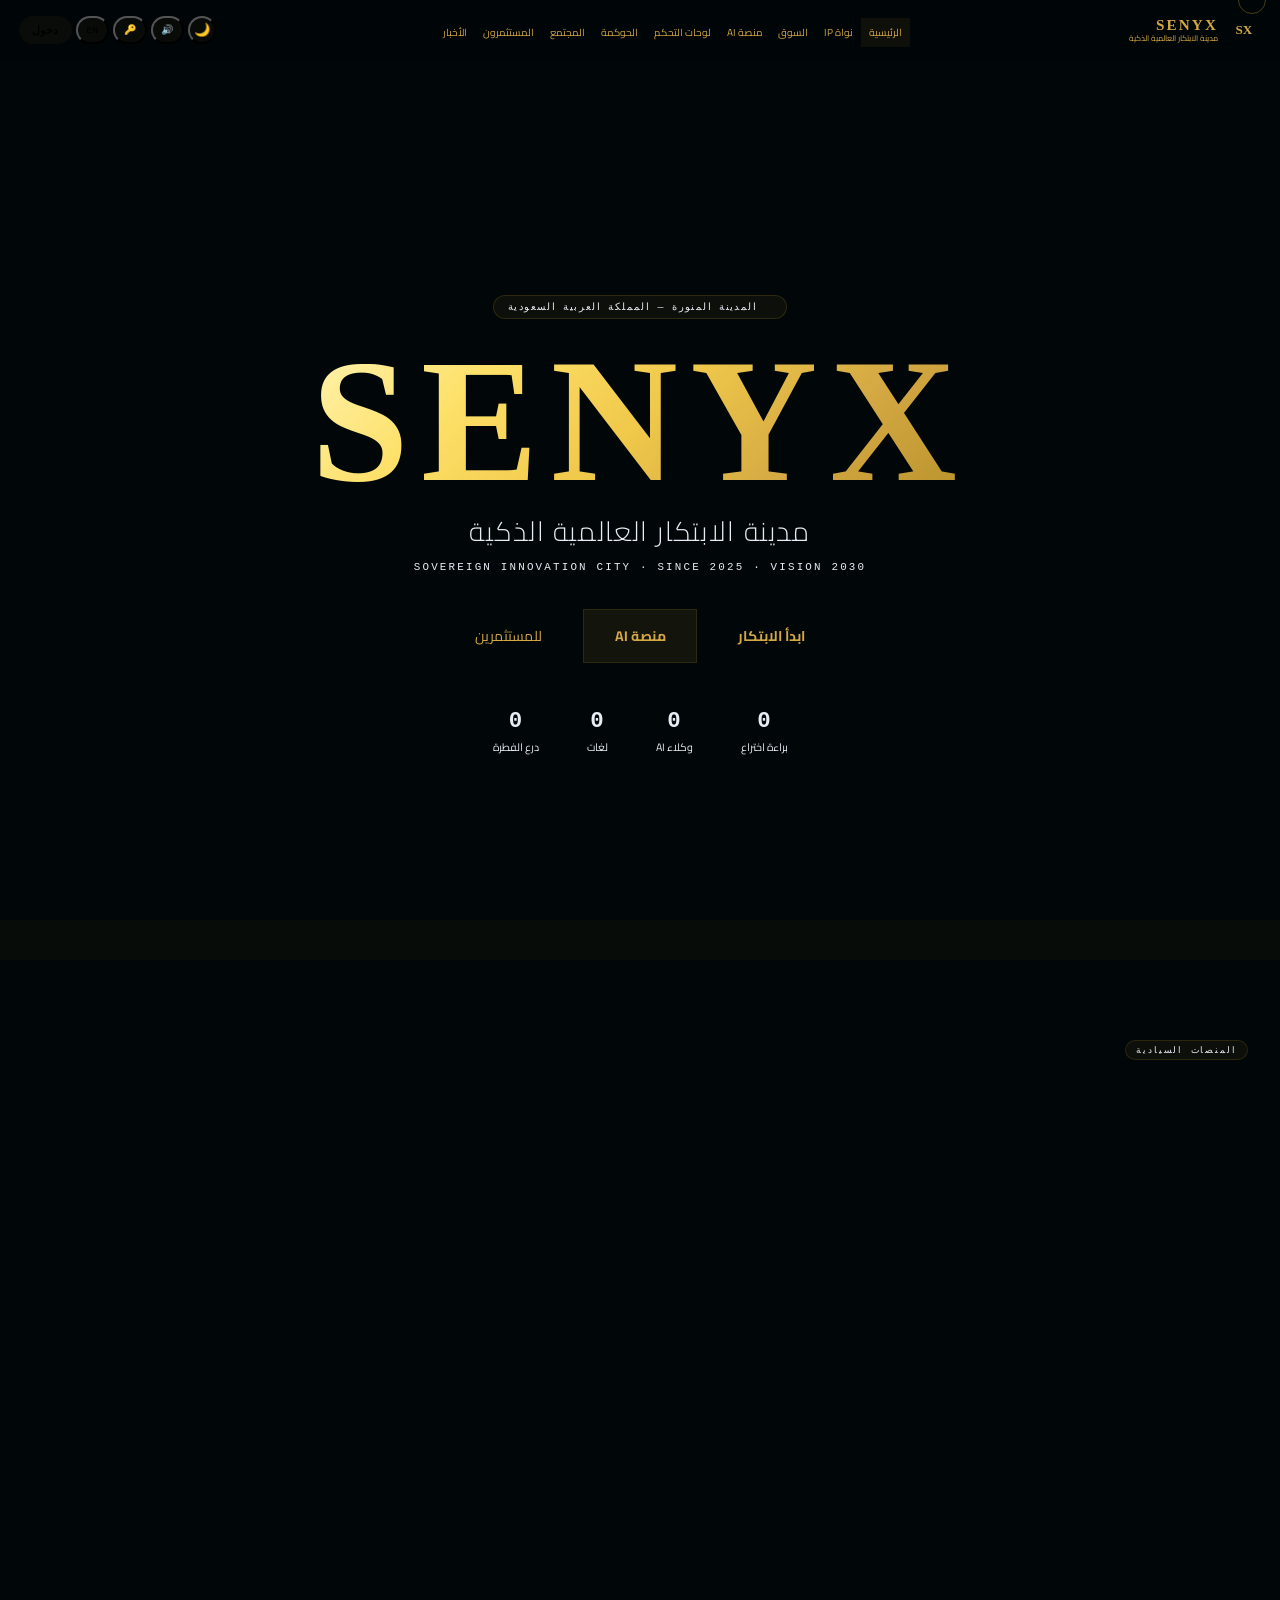
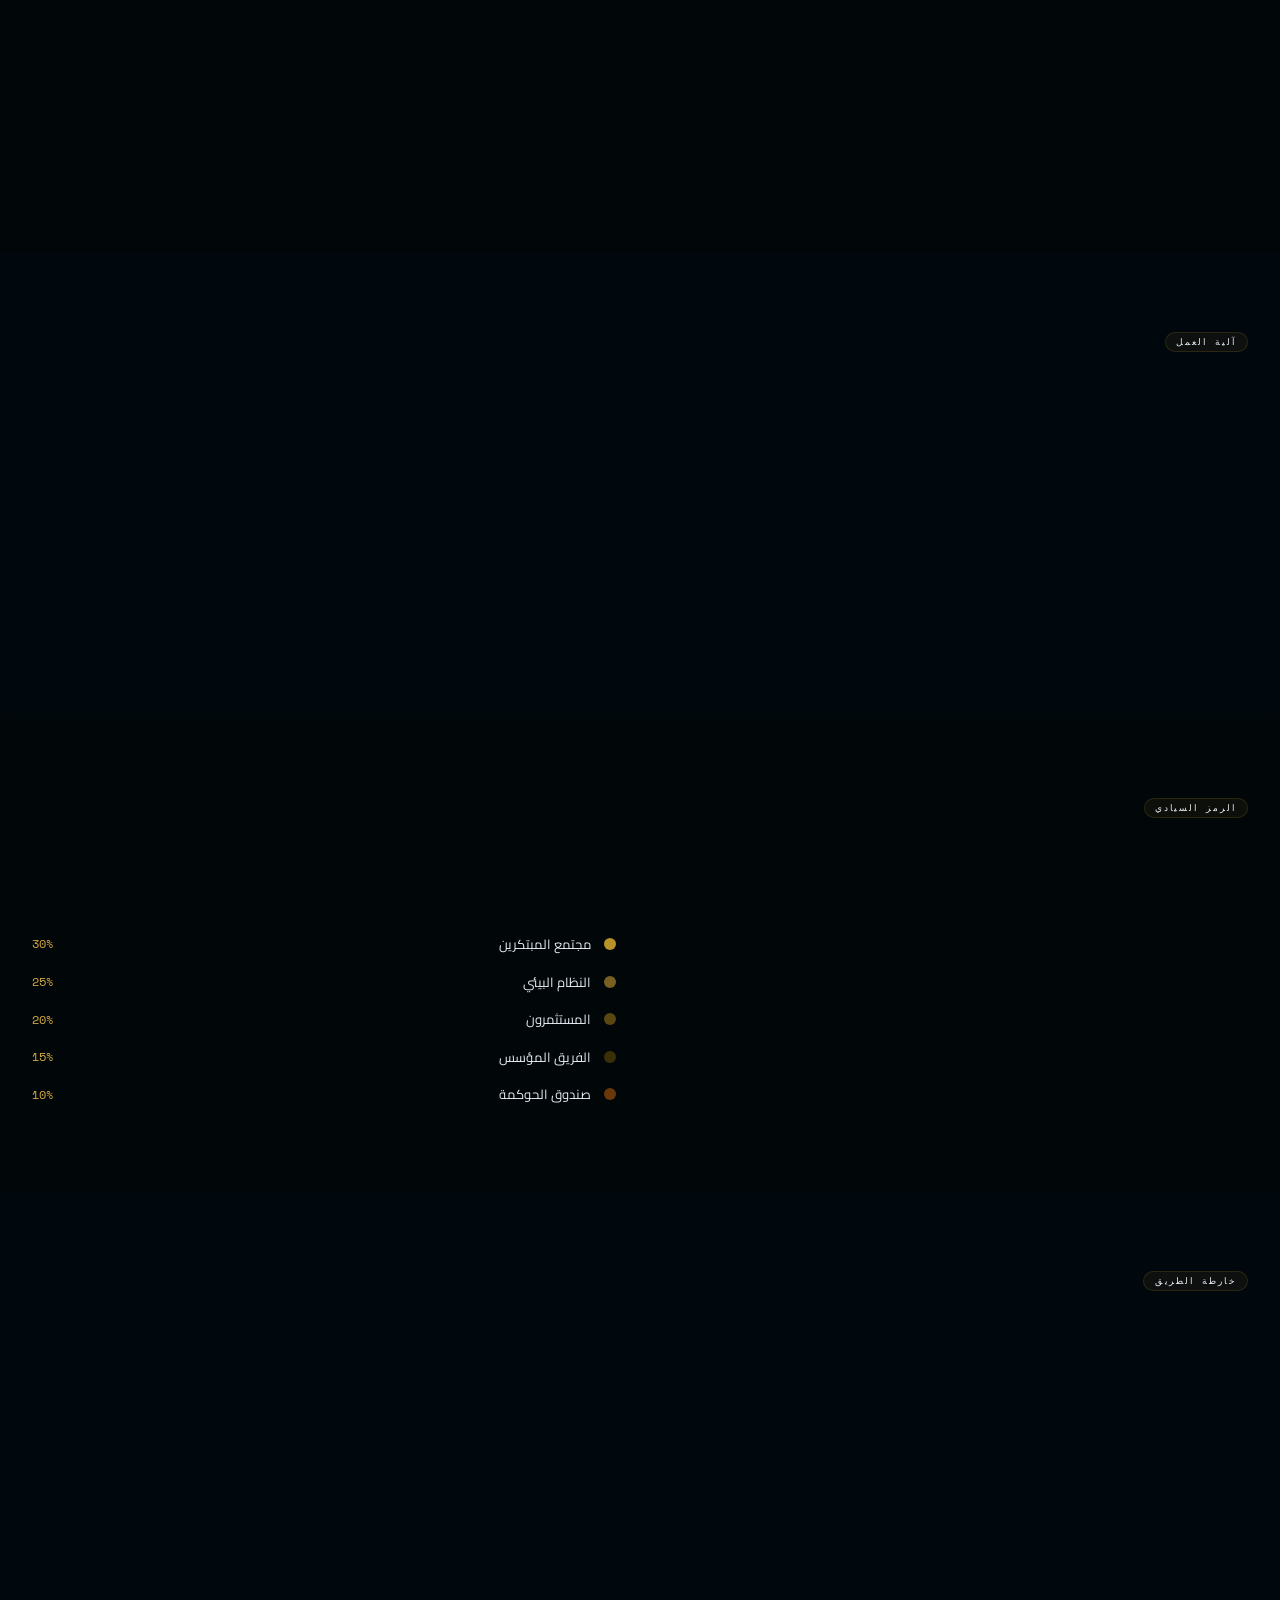
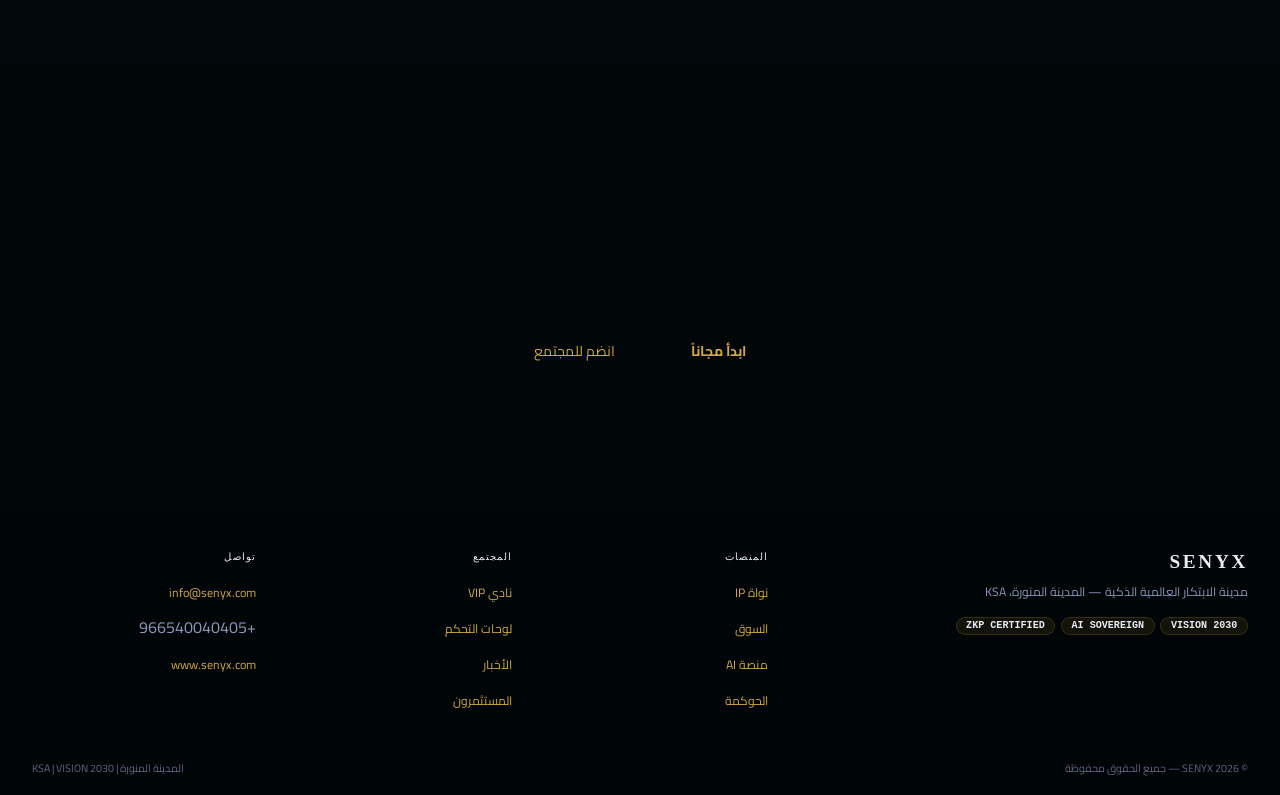
==== commit b554448a: "Add files via upload" ====
--- a/index.html
+++ b/index.html
@@ -1,1141 +1,415 @@
 <!DOCTYPE html>
 
 <html lang="ar" dir="rtl">
-<head>
-<meta charset="UTF-8">
-<meta name="viewport" content="width=device-width,initial-scale=1">
-<title>SENYX — مدينة الابتكار العالمية الذكية</title>
-<meta name="theme-color" content="#b8922a">
-<meta name="apple-mobile-web-app-capable" content="yes">
-<meta name="apple-mobile-web-app-title" content="SENYX">
-<link rel="manifest" href="/manifest.json">
+<head><meta charset="UTF-8"><meta name="viewport" content="width=device-width,initial-scale=1">
+<title>SENYX — مدينة الابتكار العالمية الذكية | SENYX</title><meta name="theme-color" content="#b8922a">
+<meta name="apple-mobile-web-app-capable" content="yes"><link rel="manifest" href="/manifest.json">
 <link href="https://fonts.googleapis.com/css2?family=Cinzel:wght@400;700;900&family=Cairo:wght@300;400;600;700;900&family=Space+Mono:wght@400;700&display=swap" rel="stylesheet">
 <style>
-/* ═══ RESET ═══ */
 *,*::before,*::after{box-sizing:border-box;margin:0;padding:0}
 html{scroll-behavior:smooth}
-
-/* ═══ VARIABLES — DARK (DEFAULT) ═══ */
 :root{
-–bg:#02080f;–bg2:#040d17;–bg3:#060f1e;–bg4:#0a1628;
-–gold:#b8922a;–gold2:#d4a843;–gold3:#fde068;–gold4:#fff3b0;
-–silver:#8899bb;–white:#e8ecf5;
-–green:#22aa66;–red:#e03040;–orange:#e07020;
-–border:rgba(184,146,42,.18);–border2:rgba(184,146,42,.08);
-–r:6px;–r2:12px;
-–shadow:0 8px 40px rgba(0,0,0,.6);
+  --bg:#010608;--bg2:#020b12;--bg3:#031018;--bg4:#041520;
+  --g1:#b8922a;--g2:#d4a843;--g3:#f0c84a;--g4:#fde068;--g5:#fff3b0;
+  --w:#e8ecf5;--sv:#7888aa;--dim:#4a5870;
+  --red:#d03040;--green:#22a866;--orange:#d07020;
+  --bd:rgba(184,146,42,.16);--bd2:rgba(184,146,42,.07);
+  --r:7px;--r2:14px;--r3:20px;
+  --sh:0 8px 48px rgba(0,0,0,.7);
+  --sh2:0 0 40px rgba(184,146,42,.12);
 }
-
-/* ═══════════════════════════════════════
-THEME: LIGHT — فاتح حليبي ذهبي
-═══════════════════════════════════════ */
-body.theme-light {
-background: #f8f2e4 !important;
-color: #1a1008 !important;
-}
-body.theme-light * { transition: background-color .3s, color .3s, border-color .3s; }
-body.theme-light { –bg:#f8f2e4;–bg2:#ede5d0;–bg3:#e2d8c0;–bg4:#d5ccb0;–gold:#6a4808;–gold2:#885e10;–gold3:#a87620;–gold4:#4a3006;–silver:#4a3818;–white:#1a1008;–border:rgba(70,48,8,.22);–border2:rgba(70,48,8,.1); }
-body.theme-light .snyx-nav { background: rgba(235,224,200,.98) !important; border-bottom: 1px solid rgba(70,48,8,.18) !important; box-shadow: 0 2px 20px rgba(70,48,8,.12) !important; }
-body.theme-light .nav-links a { color: #5a4020 !important; }
-body.theme-light .nav-links a:hover, body.theme-light .nav-links a.active { color: #6a4808 !important; background: rgba(70,48,8,.08) !important; }
-body.theme-light .nav-logo-text { color: #6a4808 !important; }
-body.theme-light .nav-logo-sub { color: #8a6030 !important; }
-body.theme-light .hero-title { filter: drop-shadow(0 0 20px rgba(70,48,8,.3)) !important; }
-body.theme-light .hero-sub { color: #2a1808 !important; }
-body.theme-light .hero-tag { color: #7a5828 !important; }
-body.theme-light .hero-stat-num { color: #6a4808 !important; }
-body.theme-light .hero-stat-lbl { color: #7a5828 !important; }
-body.theme-light .hero-eyebrow { background: rgba(70,48,8,.07) !important; border-color: rgba(70,48,8,.2) !important; color: #6a4808 !important; }
-body.theme-light .pulse-dot { background: #6a4808 !important; }
-body.theme-light .ticker-wrap { background: rgba(70,48,8,.06) !important; border-color: rgba(70,48,8,.12) !important; }
-body.theme-light .ticker-item { color: #6a5030 !important; }
-body.theme-light .sec-tag { background: rgba(70,48,8,.07) !important; border-color: rgba(70,48,8,.18) !important; color: #6a4808 !important; }
-body.theme-light .sec-sub { color: #5a4020 !important; }
-body.theme-light .pcard { border-color: rgba(70,48,8,.15) !important; }
-body.theme-light .pcard-ipc { background: linear-gradient(135deg,rgba(70,48,8,.07),rgba(70,48,8,.02)) !important; }
-body.theme-light .pcard-mkt { background: linear-gradient(135deg,rgba(70,48,8,.07),rgba(70,48,8,.02)) !important; }
-body.theme-light .pcard-ai  { background: linear-gradient(135deg,rgba(70,48,8,.07),rgba(70,48,8,.02)) !important; }
-body.theme-light .pcard-gov { background: linear-gradient(135deg,rgba(70,48,8,.07),rgba(70,48,8,.02)) !important; }
-body.theme-light .pcard-name-ar { color: #1a1008 !important; }
-body.theme-light .pcard-desc { color: #5a4020 !important; }
-body.theme-light .step-num { background: linear-gradient(135deg,#885e10,#a87620) !important; }
-body.theme-light .step-title { color: #1a1008 !important; }
-body.theme-light .step-desc { color: #5a4020 !important; }
-body.theme-light .how-grid::before { background: linear-gradient(90deg,transparent,#885e10,#a87620,#885e10,transparent) !important; }
-body.theme-light .legend-name { color: #2a1808 !important; }
-body.theme-light .phase { background: #e2d8c0 !important; border-color: rgba(70,48,8,.18) !important; }
-body.theme-light .phase.active { border-color: #885e10 !important; box-shadow: 0 0 24px rgba(70,48,8,.15) !important; }
-body.theme-light .phase-title { color: #1a1008 !important; }
-body.theme-light .phase-date { color: #7a5828 !important; }
-body.theme-light .phase-items li { color: #5a4020 !important; }
-body.theme-light .phase-items li::before { color: #885e10 !important; }
-body.theme-light .sec-full { background: linear-gradient(180deg,#ede5d0,#e2d8c0) !important; }
-body.theme-light .glow-line { background: linear-gradient(90deg,transparent,#885e10,#a87620,#885e10,transparent) !important; }
-body.theme-light .snyx-footer { background: #ede5d0 !important; border-top-color: rgba(70,48,8,.15) !important; }
-body.theme-light .footer-brand { color: #6a4808 !important; }
-body.theme-light .footer-col-title { color: #885e10 !important; }
-body.theme-light .footer-sub { color: #7a5828 !important; }
-body.theme-light .footer-links a { color: #7a5828 !important; }
-body.theme-light .footer-bottom { color: #8a6838 !important; border-top-color: rgba(70,48,8,.1) !important; }
-body.theme-light .btn-lang { background: rgba(70,48,8,.07) !important; border-color: rgba(70,48,8,.2) !important; color: #6a4808 !important; }
-body.theme-light .btn-api { background: rgba(70,48,8,.07) !important; border-color: rgba(70,48,8,.2) !important; color: #6a4808 !important; }
-body.theme-light .btn-voice { background: rgba(70,48,8,.07) !important; border-color: rgba(70,48,8,.2) !important; color: #6a4808 !important; }
-body.theme-light .btn-theme { background: #e2d8c0 !important; border-color: rgba(70,48,8,.2) !important; }
-body.theme-light .theme-drop { background: #ede5d0 !important; border-color: rgba(70,48,8,.2) !important; }
-body.theme-light .theme-opt { color: #5a4020 !important; }
-body.theme-light .modal-overlay { background: rgba(50,30,0,.75) !important; }
-body.theme-light .modal-box { background: #ede5d0 !important; border-color: rgba(70,48,8,.2) !important; }
-body.theme-light .form-input { background: #e2d8c0 !important; border-color: rgba(70,48,8,.2) !important; color: #1a1008 !important; }
-body.theme-light #starsCanvas { opacity: .03 !important; }
-
-/* ═══════════════════════════════════════
-THEME: GOLD — ذهبي ملكي عميق
-═══════════════════════════════════════ */
-body.theme-gold {
-background: #050300 !important;
-color: #fff4c8 !important;
-}
-body.theme-gold { –bg:#050300;–bg2:#0c0900;–bg3:#141000;–bg4:#1c1600;–gold:#c89820;–gold2:#dca830;–gold3:#f0c040;–gold4:#ffd860;–silver:#b08820;–white:#fff4c8;–border:rgba(200,152,32,.3);–border2:rgba(200,152,32,.12); }
-body.theme-gold .snyx-nav { background: rgba(5,3,0,.96) !important; border-bottom: 1px solid rgba(200,152,32,.25) !important; }
-body.theme-gold .nav-logo-text { color: #f0c040 !important; }
-body.theme-gold .nav-logo-sub { color: #b08820 !important; }
-body.theme-gold .nav-links a { color: #b08820 !important; }
-body.theme-gold .nav-links a:hover, body.theme-gold .nav-links a.active { color: #dca830 !important; background: rgba(200,152,32,.1) !important; }
-body.theme-gold .hero-tag { color: #b08820 !important; }
-body.theme-gold .ticker-wrap { background: rgba(200,152,32,.06) !important; border-color: rgba(200,152,32,.15) !important; }
-body.theme-gold .ticker-item { color: #c89820 !important; }
-body.theme-gold .sec-full { background: linear-gradient(180deg,#0c0900,#141000) !important; }
-body.theme-gold .pcard-ipc,body.theme-gold .pcard-mkt,body.theme-gold .pcard-ai,body.theme-gold .pcard-gov { border-color: rgba(200,152,32,.2) !important; background: rgba(200,152,32,.05) !important; }
-body.theme-gold .pcard-desc { color: #c0a060 !important; }
-body.theme-gold .sec-sub { color: #b08820 !important; }
-body.theme-gold .step-num { background: linear-gradient(135deg,#c89820,#dca830) !important; color: #050300 !important; }
-body.theme-gold .step-desc { color: #b08820 !important; }
-body.theme-gold .phase { background: #141000 !important; border-color: rgba(200,152,32,.2) !important; }
-body.theme-gold .phase.active { border-color: #dca830 !important; box-shadow: 0 0 30px rgba(200,152,32,.15) !important; }
-body.theme-gold .phase-items li { color: #b08820 !important; }
-body.theme-gold .snyx-footer { background: #0c0900 !important; border-top-color: rgba(200,152,32,.2) !important; }
-body.theme-gold .footer-col-title { color: #dca830 !important; }
-body.theme-gold .footer-sub,body.theme-gold .footer-links a { color: #b08820 !important; }
-body.theme-gold .btn-lang,body.theme-gold .btn-api,body.theme-gold .btn-voice { border-color: rgba(200,152,32,.25) !important; color: #dca830 !important; }
-body.theme-gold .btn-theme { background: #141000 !important; border-color: rgba(200,152,32,.25) !important; }
-body.theme-gold .theme-drop { background: #0c0900 !important; border-color: rgba(200,152,32,.2) !important; }
-body.theme-gold .modal-box { background: #141000 !important; border-color: rgba(200,152,32,.2) !important; }
-body.theme-gold .form-input { background: #1c1600 !important; border-color: rgba(200,152,32,.2) !important; }
-
-/* ═══ BASE ═══ */
-body{
-background:var(–bg);color:var(–white);
-font-family:‘Cairo’,sans-serif;
-min-height:100vh;overflow-x:hidden;
-cursor:none;
-transition:background .4s,color .3s;
-}
-a{color:var(–gold2);text-decoration:none;transition:color .2s}
-a:hover{color:var(–gold3)}
-::-webkit-scrollbar{width:4px}
-::-webkit-scrollbar-track{background:var(–bg2)}
-::-webkit-scrollbar-thumb{background:var(–gold);border-radius:2px}
-::selection{background:rgba(184,146,42,.3);color:var(–gold3)}
-
-/* ═══ CURSOR ═══ */
-#cur{position:fixed;width:10px;height:10px;background:var(–gold);border-radius:50%;pointer-events:none;z-index:9999;transform:translate(-50%,-50%);mix-blend-mode:screen}
-#ring{position:fixed;width:32px;height:32px;border:1px solid rgba(184,146,42,.5);border-radius:50%;pointer-events:none;z-index:9998;transform:translate(-50%,-50%);transition:transform .15s}
-
-/* ═══ STARS ═══ */
-#starsCanvas{position:fixed;inset:0;z-index:0;pointer-events:none}
-
-/* ═══ NAV ═══ */
-.snyx-nav{
-position:fixed;top:0;left:0;right:0;z-index:1000;height:62px;
-display:flex;align-items:center;padding:0 1.5rem;gap:1rem;
-background:rgba(2,8,15,.92);backdrop-filter:blur(20px);
-border-bottom:1px solid var(–border);
-}
-.nav-logo{display:flex;align-items:center;gap:.6rem;text-decoration:none;flex-shrink:0}
-.nav-logo-mark{
-width:36px;height:36px;
-background:linear-gradient(135deg,var(–gold),var(–gold2));
+body{background:var(--bg);color:var(--w);font-family:'Cairo',sans-serif;min-height:100vh;overflow-x:hidden;cursor:none}
+a{color:var(--g2);text-decoration:none;transition:color .2s}
+a:hover{color:var(--g3)}
+::-webkit-scrollbar{width:3px}
+::-webkit-scrollbar-track{background:var(--bg2)}
+::-webkit-scrollbar-thumb{background:var(--g1);border-radius:2px}
+::selection{background:rgba(184,146,42,.25);color:var(--g4)}
+
+/* ══ CURSOR ══ */
+#cr{position:fixed;width:8px;height:8px;background:var(–g3);border-radius:50%;pointer-events:none;z-index:9998;transform:translate(-50%,-50%);mix-blend-mode:screen;transition:transform .1s}
+#rg{position:fixed;width:28px;height:28px;border:1px solid rgba(184,146,42,.4);border-radius:50%;pointer-events:none;z-index:9997;transform:translate(-50%,-50%)}
+
+/* ══ STAR CANVAS — always above content ══ */
+#sc{position:fixed;inset:0;z-index:2;pointer-events:none}
+
+/* ══ NAV ══ */
+.nav{position:fixed;top:0;left:0;right:0;z-index:1000;height:60px;
+display:flex;align-items:center;padding:0 1.2rem;gap:.8rem;
+background:rgba(1,6,8,.88);backdrop-filter:blur(28px);
+border-bottom:1px solid var(–bd)}
+.nav-logo{display:flex;align-items:center;gap:.55rem;text-decoration:none;flex-shrink:0}
+.nav-hex{width:34px;height:34px;background:linear-gradient(135deg,var(–g1),var(–g2));
 clip-path:polygon(50% 0%,100% 25%,100% 75%,50% 100%,0% 75%,0% 25%);
 display:flex;align-items:center;justify-content:center;
-font-family:‘Cinzel’,serif;font-weight:900;font-size:.85rem;color:var(–bg);
+font-family:‘Cinzel’,serif;font-weight:900;font-size:.82rem;color:var(–bg)}
+.nav-brand{font-family:‘Cinzel’,serif;font-size:.95rem;font-weight:700;color:var(–g4);letter-spacing:.14em}
+.nav-sub{font-size:.5rem;color:var(–sv);display:block;line-height:1.2}
+.nav-links{display:flex;align-items:center;gap:0;flex:1;justify-content:center;list-style:none}
+.nav-links a{padding:.3rem .5rem;border-radius:var(–r);font-size:.63rem;color:var(–sv);transition:all .18s;white-space:nowrap}
+.nav-links a:hover,.nav-links a.on{color:var(–g2);background:rgba(184,146,42,.08)}
+.nav-links a.on{border-bottom:2px solid var(–g1)}
+.nav-acts{display:flex;align-items:center;gap:.25rem;flex-shrink:0;position:relative}
+.nb{height:28px;padding:0 .55rem;border-radius:14px;border:1px solid var(–bd);
+background:rgba(184,146,42,.05);color:var(–g2);font-size:.62rem;cursor:pointer;
+font-family:‘Space Mono’,monospace;transition:all .18s;white-space:nowrap;
+display:flex;align-items:center;gap:.2rem}
+.nb:hover{background:rgba(184,146,42,.13);border-color:rgba(184,146,42,.35)}
+.nb-icon{width:28px;padding:0;justify-content:center;font-size:.82rem;border-radius:50%}
+.nb-login{background:linear-gradient(135deg,var(–g1),var(–g2));color:var(–bg);
+border-color:transparent;font-family:‘Cairo’,sans-serif;font-weight:700;font-size:.66rem;padding:0 .7rem}
+.nb-login:hover{box-shadow:0 4px 18px rgba(184,146,42,.4);transform:translateY(-1px)}
+.td{position:fixed;top:66px;background:rgba(3,16,24,.96);border:1px solid var(–bd);
+border-radius:var(–r2);padding:.55rem;display:none;flex-direction:column;gap:.25rem;
+min-width:138px;z-index:3000;box-shadow:var(–sh);backdrop-filter:blur(20px)}
+.td.on{display:flex}
+.td-hd{font-family:‘Space Mono’,monospace;font-size:.55rem;color:var(–g1);
+letter-spacing:.12em;padding:.1rem .35rem;opacity:.8}
+.to{display:flex;align-items:center;gap:.55rem;padding:.38rem .6rem;border-radius:var(–r);
+cursor:pointer;font-size:.76rem;color:var(–sv);transition:all .18s;
+border:1px solid transparent;font-family:‘Cairo’,sans-serif}
+.to:hover,.to.on{background:rgba(184,146,42,.09);color:var(–g2);border-color:var(–bd)}
+.to.on{font-weight:700}
+.ts{width:15px;height:15px;border-radius:50%;flex-shrink:0}
+
+/* ══ THEMES ══ */
+body.lt{–bg:#f8f3e8;–bg2:#f0e8d4;–bg3:#e6dbc4;–bg4:#d8ceб8;
+–g1:#6a4a08;–g2:#8a6010;–g3:#aa7820;–g4:#6a4808;
+–w:#1a1008;–sv:#5a4828;–dim:#8a7050;
+–bd:rgba(80,52,8,.22);–bd2:rgba(80,52,8,.1)}
+body.lt{background:#f8f3e8}
+body.lt .nav{background:rgba(240,230,210,.92)}
+body.lt #sc{opacity:.18}
+body.lt .card,.lt .pcard,.lt .phase,.lt .chat-box,.lt .sidebar-widget{background:rgba(240,230,210,.7)!important}
+
+body.gd{–bg:#050300;–bg2:#0c0800;–bg3:#141000;–bg4:#1c1600;
+–g1:#c89820;–g2:#dca830;–g3:#f0c040;–g4:#ffd060;
+–w:#fff4c0;–sv:#b09020;
+–bd:rgba(200,152,32,.28);–bd2:rgba(200,152,32,.1)}
+body.gd{background:#050300}
+body.gd .nav{background:rgba(5,3,0,.92)}
+
+/* ══ PAGE ══ */
+.pw{position:relative;z-index:3;padding-top:60px}
+
+/* ══ SECTIONS ══ */
+.sec{padding:4.5rem 2rem;max-width:1300px;margin:0 auto}
+.sf{padding:4.5rem 0;position:relative;z-index:3;background:rgba(2,11,18,.5);backdrop-filter:blur(6px)}
+.si{max-width:1300px;margin:0 auto;padding:0 2rem}
+.stag{display:inline-block;font-family:‘Space Mono’,monospace;font-size:.58rem;
+color:var(–g1);letter-spacing:.2em;background:rgba(184,146,42,.07);
+border:1px solid rgba(184,146,42,.18);padding:.2rem .65rem;border-radius:20px;margin-bottom:.7rem}
+.sh1{font-family:‘Cinzel’,serif;font-size:clamp(1.7rem,4vw,3rem);font-weight:700;
+background:linear-gradient(135deg,var(–g5),var(–g4),var(–g2));
+-webkit-background-clip:text;-webkit-text-fill-color:transparent;background-clip:text;
+margin-bottom:.7rem;line-height:1.2}
+.sub{font-size:.88rem;color:#b0bcd0;line-height:1.95;max-width:640px}
+
+/* ══ CARDS — translucent so stars show through ══ */
+.card{background:rgba(3,16,24,.55);border:1px solid var(–bd);border-radius:var(–r2);
+padding:1.4rem;transition:all .3s;backdrop-filter:blur(14px)}
+.card:hover{border-color:rgba(184,146,42,.35);box-shadow:var(–sh2)}
+.pcard{border-radius:var(–r2);padding:2rem;transition:all .35s;text-decoration:none;
+color:inherit;display:block;border:1px solid var(–bd);
+background:rgba(3,16,24,.5);backdrop-filter:blur(14px)}
+.pcard:hover{transform:translateY(-7px);border-color:rgba(184,146,42,.38);box-shadow:var(–sh2)}
+
+/* ══ BUTTONS ══ */
+.bp{background:linear-gradient(135deg,var(–g1),var(–g2));color:var(–bg);
+border:none;padding:.62rem 1.35rem;border-radius:var(–r);font-weight:700;
+font-size:.8rem;cursor:pointer;font-family:inherit;transition:all .22s;
+display:inline-flex;align-items:center;gap:.4rem;text-decoration:none}
+.bp:hover{box-shadow:0 6px 28px rgba(184,146,42,.45);transform:translateY(-2px);color:var(–bg)}
+.bo{background:transparent;border:1px solid var(–bd);color:var(–sv);
+padding:.6rem 1.3rem;border-radius:var(–r);font-size:.8rem;cursor:pointer;
+font-family:inherit;transition:all .22s;text-decoration:none;display:inline-flex;align-items:center}
+.bo:hover{border-color:var(–g1);color:var(–g2)}
+
+/* ══ CHAT ══ */
+.chat-box{border:1px solid var(–bd);border-radius:var(–r2);display:flex;
+flex-direction:column;overflow:hidden;background:rgba(2,10,16,.6);backdrop-filter:blur(16px)}
+.ch{padding:.8rem 1.1rem;border-bottom:1px solid var(–bd);
+display:flex;align-items:center;gap:.65rem;font-size:.8rem;font-weight:700;
+background:rgba(184,146,42,.03)}
+.cb{flex:1;overflow-y:auto;padding:.9rem;display:flex;flex-direction:column;gap:.65rem;min-height:160px}
+.mu{align-self:flex-end;max-width:85%;background:rgba(184,146,42,.1);
+border:1px solid rgba(184,146,42,.22);color:var(–w);padding:.65rem .95rem;
+border-radius:var(–r2);font-size:.8rem;line-height:1.75}
+.ma{align-self:flex-start;max-width:88%;background:rgba(3,16,24,.7);
+border:1px solid var(–bd);color:#c0cce0;padding:.65rem .95rem;
+border-radius:var(–r2);font-size:.8rem;line-height:1.75;backdrop-filter:blur(8px)}
+.spk{background:rgba(184,146,42,.06);border:1px solid var(–bd);color:var(–g2);
+width:22px;height:22px;border-radius:50%;cursor:pointer;font-size:.6rem;
+display:flex;align-items:center;justify-content:center;transition:all .18s}
+.spk:hover{background:rgba(184,146,42,.18)}
+.cf{padding:.7rem;border-top:1px solid var(–bd);display:flex;gap:.45rem;
+background:rgba(184,146,42,.015)}
+.ci{flex:1;background:rgba(2,10,16,.65);border:1px solid var(–bd);color:var(–w);
+padding:.5rem .85rem;border-radius:var(–r);font-size:.8rem;font-family:inherit;
+outline:none;transition:border-color .18s;backdrop-filter:blur(4px)}
+.ci:focus{border-color:var(–g1)}
+.ci::placeholder{color:var(–dim)}
+.cs{background:linear-gradient(135deg,var(–g1),var(–g2));color:var(–bg);
+border:none;padding:.5rem .95rem;border-radius:var(–r);font-weight:700;
+font-size:.76rem;cursor:pointer;font-family:inherit;transition:all .18s;white-space:nowrap}
+.cs:hover{box-shadow:0 4px 16px rgba(184,146,42,.4)}
+.mb{background:rgba(184,146,42,.05);border:1px solid rgba(184,146,42,.2);color:var(–g2);
+width:32px;height:32px;border-radius:50%;cursor:pointer;font-size:.88rem;
+display:flex;align-items:center;justify-content:center;flex-shrink:0;transition:all .18s}
+.mb.rc{background:rgba(208,48,64,.25);border-color:rgba(208,48,64,.5);
+animation:rp 1s infinite}
+@keyframes rp{0%,100%{box-shadow:0 0 0 0 rgba(208,48,64,.4)}50%{box-shadow:0 0 0 7px rgba(208,48,64,0)}}
+
+/* ══ FORMS ══ */
+.fg{margin-bottom:1rem}
+.fl{display:block;font-size:.73rem;color:#8898b8;margin-bottom:.32rem}
+.fi{width:100%;background:rgba(2,10,16,.6);border:1px solid var(–bd);color:var(–w);
+padding:.62rem .88rem;border-radius:var(–r);font-size:.8rem;font-family:inherit;
+outline:none;transition:border-color .18s;backdrop-filter:blur(4px)}
+.fi:focus{border-color:var(–g1)}
+.fi::placeholder{color:var(–dim)}
+.fi option{background:#031018}
+
+/* ══ TABLE ══ */
+.tbl{width:100%;border-collapse:collapse;font-size:.8rem}
+.tbl th{padding:.65rem 1rem;text-align:right;font-weight:700;font-family:‘Space Mono’,monospace;
+font-size:.67rem;letter-spacing:.05em;color:var(–g2);border-bottom:1px solid var(–bd);
+background:rgba(184,146,42,.04)}
+.tbl td{padding:.6rem 1rem;border-bottom:1px solid rgba(255,255,255,.04);color:#b0bcd0;vertical-align:middle}
+.tbl tr:hover td{background:rgba(184,146,42,.03)}
+
+/* ══ MISC ══ */
+.badge{display:inline-block;padding:.16rem .6rem;border-radius:20px;font-size:.63rem;font-weight:700;font-family:‘Space Mono’,monospace}
+.bg{background:rgba(184,146,42,.1);color:var(–g2);border:1px solid rgba(184,146,42,.22)}
+.br{background:rgba(208,48,64,.1);color:#d05060;border:1px solid rgba(208,48,64,.22)}
+.bl{background:rgba(34,168,102,.1);color:#22a866;border:1px solid rgba(34,168,102,.22)}
+.pd{width:7px;height:7px;border-radius:50%;background:var(–g2);display:inline-block;
+animation:pd 2.2s infinite}
+@keyframes pd{0%,100%{box-shadow:0 0 0 0 rgba(184,146,42,.5)}50%{box-shadow:0 0 0 5px rgba(184,146,42,0)}}
+.gln{height:1px;background:linear-gradient(90deg,transparent,var(–g1),var(–g2),var(–g1),transparent)}
+.reveal{opacity:0;transform:translateY(24px);transition:opacity .65s,transform .65s}
+.reveal.vis{opacity:1;transform:translateY(0)}
+.ldr{width:16px;height:16px;border-radius:50%;border:2px solid var(–bd);border-top-color:var(–g1);animation:sp .7s linear infinite;display:inline-block}
+@keyframes sp{to{transform:rotate(360deg)}}
+.pb{height:6px;background:rgba(255,255,255,.06);border-radius:3px;overflow:hidden;margin:.3rem 0}
+.pf{height:100%;background:linear-gradient(90deg,var(–g1),var(–g2));border-radius:3px;transition:width 1.2s ease}
+.ticker-wrap{overflow:hidden;white-space:nowrap;background:rgba(184,146,42,.04);
+border-top:1px solid var(–bd);border-bottom:1px solid var(–bd);padding:.32rem 0;
+position:absolute;bottom:0;left:0;right:0;z-index:4}
+.ticker-inner{display:inline-block;animation:tk 50s linear infinite}
+@keyframes tk{from{transform:translateX(0)}to{transform:translateX(-50%)}}
+.ticker-item{display:inline-block;padding:0 2.5rem;font-family:‘Space Mono’,monospace;
+font-size:.7rem;color:#c0cce0}
+
+/* ══ MODAL ══ */
+.mo{position:fixed;inset:0;z-index:2000;background:rgba(0,0,0,.82);
+backdrop-filter:blur(10px);display:none;align-items:center;justify-content:center;padding:1rem}
+.mo.on{display:flex}
+.mb2{background:rgba(3,16,24,.94);border:1px solid var(–bd);border-radius:var(–r2);
+padding:1.8rem;width:100%;max-width:480px;position:relative;
+box-shadow:var(–sh);animation:mi .28s ease;backdrop-filter:blur(24px)}
+@keyframes mi{from{opacity:0;transform:scale(.96) translateY(16px)}to{opacity:1;transform:scale(1) translateY(0)}}
+.mc{position:absolute;top:.9rem;left:1rem;background:transparent;border:none;
+color:var(–sv);font-size:1rem;cursor:pointer;transition:color .18s}
+.mc:hover{color:var(–red)}
+.mt{font-family:‘Cinzel’,serif;font-size:1rem;font-weight:700;color:var(–g4);
+margin-bottom:1.2rem;padding-left:1.4rem}
+
+/* ══ SVG ICONS ══ */
+.icon{display:inline-flex;align-items:center;justify-content:center;
+filter:drop-shadow(0 0 10px rgba(184,146,42,.5))}
+@keyframes float{0%,100%{transform:translateY(0)}50%{transform:translateY(-6px)}}
+@keyframes glow{0%,100%{filter:drop-shadow(0 0 6px rgba(184,146,42,.4))}50%{filter:drop-shadow(0 0 22px rgba(212,168,67,.9))}}
+.icon{animation:float 4s ease-in-out infinite,glow 3s ease-in-out infinite}
+
+/* ══ FOOTER ══ */
+.ft{background:rgba(1,6,8,.7);border-top:1px solid var(–bd);
+padding:2.8rem 2rem 1.4rem;position:relative;z-index:3;backdrop-filter:blur(16px)}
+.ftg{max-width:1300px;margin:0 auto;display:grid;grid-template-columns:2fr 1fr 1fr 1fr;gap:2rem}
+.fb{font-family:‘Cinzel’,serif;font-size:1.2rem;font-weight:900;color:var(–g4);letter-spacing:.14em;margin-bottom:.45rem}
+.fct{font-family:‘Space Mono’,monospace;font-size:.63rem;color:var(–g1);letter-spacing:.1em;margin-bottom:.8rem}
+.fl2{list-style:none;display:flex;flex-direction:column;gap:.38rem}
+.fl2 a{font-size:.76rem;color:var(–sv)}
+.fl2 a:hover{color:var(–g2)}
+.fbot{max-width:1300px;margin:1.8rem auto 0;padding-top:.9rem;
+border-top:1px solid var(–bd2);display:flex;justify-content:space-between;
+font-size:.67rem;color:#5a6880}
+
+/* ══ RESPONSIVE ══ */
+@media(max-width:900px){.nav-links{display:none}.ftg{grid-template-columns:1fr 1fr}}
+@media(max-width:600px){.sec{padding:3rem 1rem}.ftg{grid-template-columns:1fr}}
+
+.hero{min-height:100vh;display:flex;flex-direction:column;align-items:center;justify-content:center;text-align:center;padding:7rem 2rem 5rem;position:relative;overflow:hidden}
+.hero::before{content:’’;position:absolute;inset:0;background:radial-gradient(ellipse 80% 60% at 50% 30%,rgba(184,146,42,.06),transparent 65%);pointer-events:none}
+.he{display:inline-flex;align-items:center;gap:.5rem;background:rgba(184,146,42,.07);border:1px solid rgba(184,146,42,.2);padding:.3rem .9rem;border-radius:20px;margin-bottom:1.6rem;font-family:‘Space Mono’,monospace;font-size:.62rem;color:var(–g1);letter-spacing:.14em;animation:fid .9s ease .2s both}
+@keyframes fid{from{opacity:0;transform:translateY(-18px)}to{opacity:1;transform:translateY(0)}}
+.ht{font-family:‘Cinzel’,serif;font-size:clamp(4rem,16vw,11rem);font-weight:900;letter-spacing:.07em;line-height:.88;margin-bottom:.4rem;background:linear-gradient(135deg,#fff3b0,#fde068,#f0c84a,#d4a843,#b8922a);-webkit-background-clip:text;-webkit-text-fill-color:transparent;background-clip:text;animation:hgl 3.5s ease-in-out infinite alternate}
+@keyframes hgl{from{filter:drop-shadow(0 0 18px rgba(184,146,42,.25))}to{filter:drop-shadow(0 0 55px rgba(184,146,42,.65))}}
+.hs{font-size:clamp(1.1rem,2.5vw,1.7rem);color:var(–w);font-weight:300;letter-spacing:.06em;margin-bottom:.3rem;animation:fiu .8s ease .4s both}
+.htag{font-family:‘Space Mono’,monospace;font-size:.68rem;color:var(–sv);letter-spacing:.2em;margin-bottom:2.2rem;animation:fiu .8s ease .5s both}
+@keyframes fiu{from{opacity:0;transform:translateY(18px)}to{opacity:1;transform:translateY(0)}}
+.hbtns{display:flex;gap:.7rem;justify-content:center;flex-wrap:wrap;margin-bottom:2.8rem;animation:fiu .8s ease .6s both}
+.hst{display:flex;gap:3rem;justify-content:center;flex-wrap:wrap;animation:fiu .8s ease .7s both}
+.hsn{font-family:‘Space Mono’,monospace;font-size:1.4rem;font-weight:700;color:var(–g4)}
+.hsl{font-size:.67rem;color:var(–sv);margin-top:.2rem}
+.pg2{display:grid;grid-template-columns:repeat(2,1fr);gap:1.4rem}
+.hw2{display:grid;grid-template-columns:repeat(4,1fr);gap:1.2rem;position:relative}
+.hw2::before{content:’’;position:absolute;top:38px;right:12%;left:12%;height:1px;background:linear-gradient(90deg,transparent,var(–g1),var(–g2),var(–g1),transparent)}
+.st2{text-align:center;padding:1.4rem;position:relative;z-index:1}
+.stn{width:46px;height:46px;border-radius:50%;background:linear-gradient(135deg,var(–g1),var(–g2));color:var(–bg);font-family:‘Cinzel’,serif;font-weight:900;font-size:1rem;display:flex;align-items:center;justify-content:center;margin:0 auto .9rem;box-shadow:0 0 22px rgba(184,146,42,.28)}
+.dnt{position:relative;width:200px;height:200px;margin:0 auto}
+.dnt svg{transform:rotate(-90deg)}
+.dc{position:absolute;inset:0;display:flex;flex-direction:column;align-items:center;justify-content:center}
+.dv{font-family:‘Space Mono’,monospace;font-size:1.4rem;font-weight:700;color:var(–g4)}
+.rm2{display:grid;grid-template-columns:repeat(4,1fr);gap:1rem}
+.ph2{border-radius:var(–r2);padding:1.3rem;border:1px solid var(–bd);background:rgba(3,16,24,.5);backdrop-filter:blur(12px);transition:all .28s;position:relative}
+.ph2:hover{transform:translateY(-3px)}
+.ph2.act{border-color:var(–g1);box-shadow:0 0 28px rgba(184,146,42,.09)}
+@media(max-width:900px){.pg2{grid-template-columns:1fr}.hw2{grid-template-columns:repeat(2,1fr)}.hw2::before{display:none}.rm2{grid-template-columns:repeat(2,1fr)}}
+@media(max-width:600px){.rm2{grid-template-columns:1fr}}
+</style></head>
+
+<body><canvas id="sc"></canvas><div id="cr"></div><div id="rg"></div><nav class="nav"><a href="index.html" class="nav-logo"><div class="nav-hex">SX</div><div><div class="nav-brand">SENYX</div><span class="nav-sub" data-ar="مدينة الابتكار العالمية الذكية" data-en="Sovereign Innovation City">مدينة الابتكار العالمية الذكية</span></div></a><ul class="nav-links"><li><a href="index.html" class='on' data-ar="الرئيسية" data-en="Home">الرئيسية</a></li><li><a href="ipccore.html"  data-ar="نواة IP" data-en="IP Core">نواة IP</a></li><li><a href="market.html"  data-ar="السوق" data-en="Market">السوق</a></li><li><a href="ai-platform.html"  data-ar="منصة AI" data-en="AI Platform">منصة AI</a></li><li><a href="dashboards.html"  data-ar="لوحات التحكم" data-en="Dashboards">لوحات التحكم</a></li><li><a href="governance.html"  data-ar="الحوكمة" data-en="Governance">الحوكمة</a></li><li><a href="community.html"  data-ar="المجتمع" data-en="Community">المجتمع</a></li><li><a href="investor.html"  data-ar="المستثمرون" data-en="Investors">المستثمرون</a></li><li><a href="news.html"  data-ar="الأخبار" data-en="News">الأخبار</a></li></ul><div class="nav-acts"><button class="nb nb-icon" id="tBtn" onclick="toggleTD(event)">🌙</button><div class="td" id="tDrop"><div class="td-hd">THEME</div><div class="to on" data-t="dark" onclick="setTheme('dark')"><span class="ts" style="background:#010608;border:2px solid #b8922a"></span><span>🌙 داكن</span></div><div class="to" data-t="lt" onclick="setTheme('lt')"><span class="ts" style="background:#f8f3e8;border:2px solid #8a6010"></span><span>☀️ فاتح</span></div><div class="to" data-t="gd" onclick="setTheme('gd')"><span class="ts" style="background:#050300;border:2px solid #dca830"></span><span>👑 ذهبي</span></div></div><button class="nb" id="vNb" onclick="openM('voice')">🔊</button><button class="nb" id="aNb" onclick="openM('api')">🔑</button><button class="nb" id="lBtn" onclick="toggleL()">EN</button><button class="nb nb-login" onclick="openM('login')"><span data-ar="دخول" data-en="Login">دخول</span></button></div></nav><div class="pw">
+<section class="hero">
+  <div class="he"><span class="pd"></span><span data-ar="المدينة المنورة — المملكة العربية السعودية" data-en="Al-Madinah Al-Munawarah — Saudi Arabia">المدينة المنورة — المملكة العربية السعودية</span></div>
+  <h1 class="ht">SENYX</h1>
+  <p class="hs" data-ar="مدينة الابتكار العالمية الذكية" data-en="Sovereign Innovation City">مدينة الابتكار العالمية الذكية</p>
+  <p class="htag">SOVEREIGN INNOVATION CITY · SINCE 2025 · VISION 2030</p>
+  <div class="hbtns">
+    <a href="ipccore.html" class="bp" style="font-size:.88rem;padding:.82rem 1.9rem" data-ar="ابدأ الابتكار" data-en="Start Innovating">ابدأ الابتكار</a>
+    <a href="ai-platform.html" class="bp" style="font-size:.88rem;padding:.82rem 1.9rem;background:rgba(184,146,42,.1);color:var(--g2);box-shadow:none;border:1px solid var(--bd)" data-ar="منصة AI" data-en="AI Platform">منصة AI</a>
+    <a href="investor.html" class="bo" style="font-size:.88rem;padding:.82rem 1.9rem" data-ar="للمستثمرين" data-en="For Investors">للمستثمرين</a>
+  </div>
+  <div class="hst">
+    <div><div class="hsn" data-n="135000000" data-suf="+">0</div><div class="hsl" data-ar="براءة اختراع" data-en="Patents">براءة اختراع</div></div>
+    <div><div class="hsn" data-n="9">0</div><div class="hsl" data-ar="وكلاء AI" data-en="AI Agents">وكلاء AI</div></div>
+    <div><div class="hsn" data-n="8">0</div><div class="hsl" data-ar="لغات" data-en="Languages">لغات</div></div>
+    <div><div class="hsn" data-n="100" data-suf="%">0</div><div class="hsl" data-ar="درع الفطرة" data-en="Fitrah Shield">درع الفطرة</div></div>
+  </div>
+  <div class="ticker-wrap"><div class="ticker-inner" id="tki"></div></div>
+</section>
+
+<section class="sec">
+  <div class="stag" data-ar="المنصات السيادية" data-en="Sovereign Platforms">المنصات السيادية</div>
+  <h2 class="sh1">Four Pillars of Sovereignty</h2>
+  <p class="sub reveal" style="margin-bottom:2.4rem" data-ar="كل منصة نظام بيئي متكامل — مترابط، مدعوم بالذكاء الاصطناعي، محكوم بالفطرة الإنسانية." data-en="Each platform is a complete ecosystem — interconnected, AI-powered, governed by human Fitrah.">كل منصة نظام بيئي متكامل — مترابط، مدعوم بالذكاء الاصطناعي، محكوم بالفطرة الإنسانية.</p>
+  <div class="pg2">
+    <a href="ipccore.html" class="pcard reveal"><div class="icon" style="width:68px;height:68px;margin-bottom:.9rem"><svg viewBox="0 0 72 72" fill="none"><defs><linearGradient id="gi" x1="0%" y1="0%" x2="100%" y2="100%"><stop offset="0%" stop-color="#fff3b0"/><stop offset="50%" stop-color="#d4a843"/><stop offset="100%" stop-color="#b8922a"/></linearGradient></defs><polygon points="36,4 64,20 64,52 36,68 8,52 8,20" fill="none" stroke="url(#gi)" stroke-width="1" opacity=".28"><animateTransform attributeName="transform" type="rotate" from="0 36 36" to="360 36 36" dur="24s" repeatCount="indefinite"/></polygon><polygon points="36,10 58,23 58,49 36,62 14,49 14,23" fill="none" stroke="url(#gi)" stroke-width="1.4" opacity=".55"><animateTransform attributeName="transform" type="rotate" from="360 36 36" to="0 36 36" dur="16s" repeatCount="indefinite"/></polygon><polygon points="36,17 52,26 52,46 36,55 20,46 20,26" fill="url(#gi)" opacity=".06"/><polygon points="36,17 52,26 52,46 36,55 20,46 20,26" fill="none" stroke="url(#gi)" stroke-width="1.8"/><polygon points="36,24 45,29 45,43 36,48 27,43 27,29" fill="url(#gi)" opacity=".88"/><circle cx="36" cy="4" r="1.8" fill="#fde068"/><circle cx="64" cy="20" r="1.8" fill="#fde068"/><circle cx="64" cy="52" r="1.8" fill="#fde068"/><circle cx="36" cy="68" r="1.8" fill="#fde068"/><circle cx="8" cy="52" r="1.8" fill="#fde068"/><circle cx="8" cy="20" r="1.8" fill="#fde068"/></svg></div><div style="font-family:'Cinzel',serif;font-size:.9rem;font-weight:700;color:var(--g3);margin-bottom:.2rem">IP CORE PLATFORM</div><div style="font-weight:700;color:var(--w);margin-bottom:.65rem;font-size:.88rem" data-ar="نواة الملكية الفكرية السيادية" data-en="Sovereign IP Core">نواة الملكية الفكرية السيادية</div><p style="font-size:.77rem;color:#a8b8cc;line-height:1.9;margin-bottom:1.1rem" data-ar="فحص 135M+ براءة فورياً، تحليل دلالي بـ 8 لغات، شهادات ZKP مشفرة، مسار ISP رباعي." data-en="Search 135M+ patents instantly, 8-language semantic analysis, ZKP certificates, 4-stage ISP.">فحص 135M+ براءة فورياً، تحليل دلالي بـ 8 لغات، شهادات ZKP مشفرة، مسار ISP رباعي.</p><span style="font-family:'Space Mono',monospace;font-size:.67rem;color:var(--g2)" data-ar="استكشف ◄" data-en="Explore ►">استكشف ◄</span></a>
+    <a href="market.html" class="pcard reveal"><div class="icon" style="width:68px;height:68px;margin-bottom:.9rem"><svg viewBox="0 0 72 72" fill="none"><defs><linearGradient id="gm" x1="0%" y1="100%" x2="100%" y2="0%"><stop offset="0%" stop-color="#b8922a"/><stop offset="100%" stop-color="#fde068"/></linearGradient></defs><line x1="9" y1="66" x2="63" y2="66" stroke="url(#gm)" stroke-width="2" opacity=".4"/><line x1="9" y1="9" x2="9" y2="66" stroke="url(#gm)" stroke-width="2" opacity=".4"/><line x1="9" y1="52" x2="63" y2="52" stroke="url(#gm)" stroke-width="1" opacity=".12"/><line x1="9" y1="38" x2="63" y2="38" stroke="url(#gm)" stroke-width="1" opacity=".12"/><line x1="9" y1="24" x2="63" y2="24" stroke="url(#gm)" stroke-width="1" opacity=".12"/><polyline points="9,56 22,42 33,48 46,26 56,32 65,12" fill="none" stroke="url(#gm)" stroke-width="2.8" stroke-linecap="round" stroke-linejoin="round"><animate attributeName="stroke-dasharray" from="0 220" to="220 0" dur="2.2s" fill="freeze"/></polyline><circle cx="46" cy="26" r="5" fill="#fde068"><animate attributeName="r" values="5;7;5" dur="2s" repeatCount="indefinite"/></circle><circle cx="65" cy="12" r="5.5" fill="#fde068"><animate attributeName="opacity" values="1;.35;1" dur="1.5s" repeatCount="indefinite"/></circle></svg></div><div style="font-family:'Cinzel',serif;font-size:.9rem;font-weight:700;color:var(--g3);margin-bottom:.2rem">SOVEREIGN MARKET</div><div style="font-weight:700;color:var(--w);margin-bottom:.65rem;font-size:.88rem" data-ar="السوق السيادي للملكية الفكرية" data-en="Sovereign IP Market">السوق السيادي للملكية الفكرية</div><p style="font-size:.77rem;color:#a8b8cc;line-height:1.9;margin-bottom:1.1rem" data-ar="أول سوق عالمي للملكية الفكرية — دفتر أوامر حي، 5 أنواع مزادات، مطابقة GNN." data-en="World's first IP market — live order book, 5 auction types, GNN AI matching.">أول سوق عالمي للملكية الفكرية — دفتر أوامر حي، 5 أنواع مزادات، مطابقة GNN.</p><span style="font-family:'Space Mono',monospace;font-size:.67rem;color:var(--g2)" data-ar="ادخل السوق ◄" data-en="Enter Market ►">ادخل السوق ◄</span></a>
+    <a href="ai-platform.html" class="pcard reveal"><div class="icon" style="width:68px;height:68px;margin-bottom:.9rem"><svg viewBox="0 0 72 72" fill="none"><defs><linearGradient id="ga" x1="0%" y1="0%" x2="100%" y2="100%"><stop offset="0%" stop-color="#fde068"/><stop offset="100%" stop-color="#b8922a"/></linearGradient></defs><line x1="13" y1="19" x2="36" y2="11" stroke="url(#ga)" stroke-width=".9" opacity=".4"/><line x1="13" y1="19" x2="36" y2="36" stroke="url(#ga)" stroke-width=".9" opacity=".4"/><line x1="13" y1="36" x2="36" y2="11" stroke="url(#ga)" stroke-width=".9" opacity=".4"/><line x1="13" y1="36" x2="36" y2="36" stroke="url(#ga)" stroke-width=".9" opacity=".4"/><line x1="13" y1="53" x2="36" y2="36" stroke="url(#ga)" stroke-width=".9" opacity=".4"/><line x1="13" y1="53" x2="36" y2="61" stroke="url(#ga)" stroke-width=".9" opacity=".4"/><line x1="36" y1="11" x2="59" y2="23" stroke="url(#ga)" stroke-width="1.4" opacity=".6"/><line x1="36" y1="36" x2="59" y2="23" stroke="url(#ga)" stroke-width="1.4" opacity=".6"/><line x1="36" y1="36" x2="59" y2="49" stroke="url(#ga)" stroke-width="1.4" opacity=".6"/><line x1="36" y1="61" x2="59" y2="49" stroke="url(#ga)" stroke-width="1.4" opacity=".6"/><circle cx="13" cy="19" r="4.5" fill="#b8922a" stroke="#fde068" stroke-width="1.4"/><circle cx="13" cy="36" r="4.5" fill="#b8922a" stroke="#fde068" stroke-width="1.4"/><circle cx="13" cy="53" r="4.5" fill="#b8922a" stroke="#fde068" stroke-width="1.4"/><circle cx="36" cy="11" r="5.5" fill="#d4a843" stroke="#fde068" stroke-width="1.4"><animate attributeName="r" values="5.5;7.5;5.5" dur="2s" repeatCount="indefinite"/></circle><circle cx="36" cy="36" r="6.5" fill="#d4a843" stroke="#fde068" stroke-width="1.4"><animate attributeName="r" values="6.5;8.5;6.5" dur="2.5s" repeatCount="indefinite"/></circle><circle cx="36" cy="61" r="5.5" fill="#d4a843" stroke="#fde068" stroke-width="1.4"><animate attributeName="r" values="5.5;7.5;5.5" dur="3s" repeatCount="indefinite"/></circle><circle cx="59" cy="23" r="5.5" fill="#fde068" stroke="#fff3b0" stroke-width="1.4"/><circle cx="59" cy="49" r="5.5" fill="#fde068" stroke="#fff3b0" stroke-width="1.4"><animate attributeName="opacity" values="1;.4;1" dur="1.8s" repeatCount="indefinite"/></circle></svg></div><div style="font-family:'Cinzel',serif;font-size:.9rem;font-weight:700;color:var(--g3);margin-bottom:.2rem">AI SOVEREIGN PLATFORM</div><div style="font-weight:700;color:var(--w);margin-bottom:.65rem;font-size:.88rem" data-ar="منصة الذكاء الاصطناعي السيادي" data-en="Sovereign AI Platform">منصة الذكاء الاصطناعي السيادي</div><p style="font-size:.77rem;color:#a8b8cc;line-height:1.9;margin-bottom:1.1rem" data-ar="8 محركات AI + 4 وكلاء سياديون — كل محرك وكيل مستقل شفاف، AI يُمكّن والإنسان يقرر." data-en="8 AI engines + 4 sovereign agents — each engine a transparent independent agent, AI enables Humans decide.">8 محركات AI + 4 وكلاء سياديون — كل محرك وكيل مستقل شفاف، AI يُمكّن والإنسان يقرر.</p><span style="font-family:'Space Mono',monospace;font-size:.67rem;color:var(--g2)" data-ar="استكشف المحركات ◄" data-en="Explore Engines ►">استكشف المحركات ◄</span></a>
+    <a href="governance.html" class="pcard reveal"><div class="icon" style="width:68px;height:68px;margin-bottom:.9rem"><svg viewBox="0 0 72 72" fill="none"><defs><linearGradient id="gg" x1="50%" y1="0%" x2="50%" y2="100%"><stop offset="0%" stop-color="#fde068"/><stop offset="100%" stop-color="#b8922a"/></linearGradient></defs><path d="M36 4 L59 16 L59 39 C59 53 49 63 36 68 C23 63 13 53 13 39 L13 16 Z" fill="none" stroke="url(#gg)" stroke-width="1.8"/><path d="M36 12 L53 23 L53 39 C53 50 46 58 36 62 C26 58 19 50 19 39 L19 23 Z" fill="url(#gg)" opacity=".05"/><path d="M36 12 L53 23 L53 39 C53 50 46 58 36 62 C26 58 19 50 19 39 L19 23 Z" fill="none" stroke="url(#gg)" stroke-width="1.3" opacity=".45"/><path d="M25 38 L31 44 L49 27" stroke="#fde068" stroke-width="3.5" stroke-linecap="round" stroke-linejoin="round"><animate attributeName="stroke-dasharray" from="0 44" to="44 0" dur="1.5s" fill="freeze"/></path><circle cx="36" cy="4" r="2.2" fill="#fde068"/><circle cx="59" cy="16" r="1.8" fill="#d4a843"/></svg></div><div style="font-family:'Cinzel',serif;font-size:.9rem;font-weight:700;color:var(--g3);margin-bottom:.2rem">FITRAH GOVERNANCE</div><div style="font-weight:700;color:var(--w);margin-bottom:.65rem;font-size:.88rem" data-ar="حوكمة الفطرة السيادية" data-en="Sovereign Fitrah Governance">حوكمة الفطرة السيادية</div><p style="font-size:.77rem;color:#a8b8cc;line-height:1.9;margin-bottom:1.1rem" data-ar="نظام حوكمة ثلاثي المستويات — درع الفطرة الأخلاقي الإسلامي والإنساني بدقة 100%." data-en="Three-layer governance — Islamic and humanitarian Fitrah Shield at 100% accuracy.">نظام حوكمة ثلاثي المستويات — درع الفطرة الأخلاقي الإسلامي والإنساني بدقة 100%.</p><span style="font-family:'Space Mono',monospace;font-size:.67rem;color:var(--g2)" data-ar="اعرف الحوكمة ◄" data-en="Governance ►">اعرف الحوكمة ◄</span></a>
+  </div>
+</section>
+
+<div class="sf"><div class="si">
+  <div class="stag" data-ar="آلية العمل" data-en="How It Works">آلية العمل</div>
+  <h2 class="sh1">Innovation Sovereignty Pipeline</h2>
+  <div class="hw2" style="margin-top:2.8rem">
+    <div class="st2 reveal"><div class="stn">1</div><div style="font-weight:700;color:var(--w);margin-bottom:.4rem;font-size:.88rem" data-ar="تقديم الابتكار" data-en="Submit">تقديم الابتكار</div><p style="font-size:.76rem;color:#a8b8cc;line-height:1.75" data-ar="أدخل فكرتك — ISP-1 يبحث فورياً في 135M+ براءة دولية." data-en="Enter idea — ISP-1 searches 135M+ patents instantly.">أدخل فكرتك — ISP-1 يبحث فورياً في 135M+ براءة دولية.</p></div>
+    <div class="st2 reveal"><div class="stn">2</div><div style="font-weight:700;color:var(--w);margin-bottom:.4rem;font-size:.88rem" data-ar="التحليل الذكي" data-en="AI Analysis">التحليل الذكي</div><p style="font-size:.76rem;color:#a8b8cc;line-height:1.75" data-ar="SNA وISA يحللان بـ 8 لغات ويحسبان درجة الابتكار." data-en="SNA and ISA analyze in 8 languages and compute innovation score.">SNA وISA يحللان بـ 8 لغات ويحسبان درجة الابتكار.</p></div>
+    <div class="st2 reveal"><div class="stn">3</div><div style="font-weight:700;color:var(--w);margin-bottom:.4rem;font-size:.88rem" data-ar="درع الفطرة" data-en="Fitrah Shield">درع الفطرة</div><p style="font-size:.76rem;color:#a8b8cc;line-height:1.75" data-ar="فلتر أخلاقي إسلامي وإنساني يضمن أن الابتكار لصالح البشرية." data-en="Islamic and humanitarian ethical filter ensures innovation serves humanity.">فلتر أخلاقي إسلامي وإنساني يضمن أن الابتكار لصالح البشرية.</p></div>
+    <div class="st2 reveal"><div class="stn">4</div><div style="font-weight:700;color:var(--w);margin-bottom:.4rem;font-size:.88rem" data-ar="شهادة ZKP" data-en="ZKP Certificate">شهادة ZKP</div><p style="font-size:.76rem;color:#a8b8cc;line-height:1.75" data-ar="شهادة بلوكتشين تحفظ حقوقك وتفتح أبواب السوق السيادي." data-en="Blockchain certificate protects rights and opens the sovereign market.">شهادة بلوكتشين تحفظ حقوقك وتفتح أبواب السوق السيادي.</p></div>
+  </div>
+</div></div>
+
+<section class="sec">
+  <div class="stag" data-ar="الرمز السيادي" data-en="Sovereign Token">الرمز السيادي</div>
+  <h2 class="sh1">$SNYX Token Economics</h2>
+  <div style="display:grid;grid-template-columns:1fr 1fr;gap:3rem;align-items:center;margin-top:2rem">
+    <div class="reveal dnt"><svg width="200" height="200" viewBox="0 0 200 200"><circle cx="100" cy="100" r="78" fill="none" stroke="rgba(255,255,255,.04)" stroke-width="22"/><circle cx="100" cy="100" r="78" fill="none" stroke="#b8922a" stroke-width="22" stroke-dasharray="147 343" stroke-dashoffset="0"/><circle cx="100" cy="100" r="78" fill="none" stroke="#7a6020" stroke-width="22" stroke-dasharray="122 368" stroke-dashoffset="-147"/><circle cx="100" cy="100" r="78" fill="none" stroke="#5a4810" stroke-width="22" stroke-dasharray="98 392" stroke-dashoffset="-269"/><circle cx="100" cy="100" r="78" fill="none" stroke="#3a3008" stroke-width="22" stroke-dasharray="73 417" stroke-dashoffset="-367"/><circle cx="100" cy="100" r="78" fill="none" stroke="#6a3808" stroke-width="22" stroke-dasharray="49 441" stroke-dashoffset="-440"/></svg><div class="dc"><span class="dv">1B</span><span style="font-size:.65rem;color:var(--sv)">$SNYX</span></div></div>
+    <ul style="list-style:none;display:flex;flex-direction:column;gap:.85rem">
+      <li style="display:flex;align-items:center;gap:.8rem;font-size:.82rem"><span style="width:12px;height:12px;border-radius:50%;background:#b8922a;flex-shrink:0"></span><span style="flex:1;color:var(--w)" data-ar="مجتمع المبتكرين" data-en="Innovators">مجتمع المبتكرين</span><span style="font-family:'Space Mono',monospace;font-size:.78rem;color:var(--g2)">30%</span></li>
+      <li style="display:flex;align-items:center;gap:.8rem;font-size:.82rem"><span style="width:12px;height:12px;border-radius:50%;background:#7a6020;flex-shrink:0"></span><span style="flex:1;color:var(--w)" data-ar="النظام البيئي" data-en="Ecosystem">النظام البيئي</span><span style="font-family:'Space Mono',monospace;font-size:.78rem;color:var(--g2)">25%</span></li>
+      <li style="display:flex;align-items:center;gap:.8rem;font-size:.82rem"><span style="width:12px;height:12px;border-radius:50%;background:#5a4810;flex-shrink:0"></span><span style="flex:1;color:var(--w)" data-ar="المستثمرون" data-en="Investors">المستثمرون</span><span style="font-family:'Space Mono',monospace;font-size:.78rem;color:var(--g2)">20%</span></li>
+      <li style="display:flex;align-items:center;gap:.8rem;font-size:.82rem"><span style="width:12px;height:12px;border-radius:50%;background:#3a3008;flex-shrink:0"></span><span style="flex:1;color:var(--w)" data-ar="الفريق المؤسس" data-en="Founding Team">الفريق المؤسس</span><span style="font-family:'Space Mono',monospace;font-size:.78rem;color:var(--g2)">15%</span></li>
+      <li style="display:flex;align-items:center;gap:.8rem;font-size:.82rem"><span style="width:12px;height:12px;border-radius:50%;background:#6a3808;flex-shrink:0"></span><span style="flex:1;color:var(--w)" data-ar="صندوق الحوكمة" data-en="Governance Fund">صندوق الحوكمة</span><span style="font-family:'Space Mono',monospace;font-size:.78rem;color:var(--g2)">10%</span></li>
+    </ul>
+  </div>
+</section>
+
+<div class="sf"><div class="si">
+  <div class="stag" data-ar="خارطة الطريق" data-en="Roadmap">خارطة الطريق</div>
+  <h2 class="sh1">Strategic Roadmap 2025–2028</h2>
+  <div class="rm2" style="margin-top:2.2rem">
+    <div class="ph2 act reveal"><span class="badge bl" style="font-size:.58rem;position:absolute;top:.8rem;left:.8rem" data-ar="نشط" data-en="Active">نشط</span><div style="font-family:'Space Mono',monospace;font-size:.57rem;color:var(--g1);letter-spacing:.1em;margin-bottom:.38rem">PHASE 01</div><div style="font-weight:700;color:var(--w);font-size:.86rem;margin-bottom:.2rem" data-ar="الأساس السيادي" data-en="Sovereign Foundation">الأساس السيادي</div><div style="font-size:.68rem;color:var(--sv);margin-bottom:.75rem">2025 Q1/Q2</div><ul style="list-style:none;display:flex;flex-direction:column;gap:.28rem"><li style="font-size:.74rem;color:#a8b8cc;padding-right:.75rem;position:relative"><span style="position:absolute;right:0;color:var(--g1);font-size:.38rem;top:.32rem">◆</span>إطلاق المنصة</li><li style="font-size:.74rem;color:#a8b8cc;padding-right:.75rem;position:relative"><span style="position:absolute;right:0;color:var(--g1);font-size:.38rem;top:.32rem">◆</span>تفعيل نواة IP</li><li style="font-size:.74rem;color:#a8b8cc;padding-right:.75rem;position:relative"><span style="position:absolute;right:0;color:var(--g1);font-size:.38rem;top:.32rem">◆</span>تدريب محركات AI</li></ul></div>
+    <div class="ph2 reveal"><div style="font-family:'Space Mono',monospace;font-size:.57rem;color:var(--g1);letter-spacing:.1em;margin-bottom:.38rem">PHASE 02</div><div style="font-weight:700;color:var(--w);font-size:.86rem;margin-bottom:.2rem" data-ar="السوق السيادي" data-en="Sovereign Market">السوق السيادي</div><div style="font-size:.68rem;color:var(--sv);margin-bottom:.75rem">2025 Q3/Q4</div><ul style="list-style:none;display:flex;flex-direction:column;gap:.28rem"><li style="font-size:.74rem;color:#a8b8cc;padding-right:.75rem;position:relative"><span style="position:absolute;right:0;color:var(--g1);font-size:.38rem;top:.32rem">◆</span>المزادات الذكية</li><li style="font-size:.74rem;color:#a8b8cc;padding-right:.75rem;position:relative"><span style="position:absolute;right:0;color:var(--g1);font-size:.38rem;top:.32rem">◆</span>إطلاق $SNYX</li><li style="font-size:.74rem;color:#a8b8cc;padding-right:.75rem;position:relative"><span style="position:absolute;right:0;color:var(--g1);font-size:.38rem;top:.32rem">◆</span>6 مكاتب دولية</li></ul></div>
+    <div class="ph2 reveal"><div style="font-family:'Space Mono',monospace;font-size:.57rem;color:var(--g1);letter-spacing:.1em;margin-bottom:.38rem">PHASE 03</div><div style="font-weight:700;color:var(--w);font-size:.86rem;margin-bottom:.2rem" data-ar="التوسع الإقليمي" data-en="Regional Expansion">التوسع الإقليمي</div><div style="font-size:.68rem;color:var(--sv);margin-bottom:.75rem">2026 Q1/Q2</div><ul style="list-style:none;display:flex;flex-direction:column;gap:.28rem"><li style="font-size:.74rem;color:#a8b8cc;padding-right:.75rem;position:relative"><span style="position:absolute;right:0;color:var(--g1);font-size:.38rem;top:.32rem">◆</span>شراكات الخليج</li><li style="font-size:.74rem;color:#a8b8cc;padding-right:.75rem;position:relative"><span style="position:absolute;right:0;color:var(--g1);font-size:.38rem;top:.32rem">◆</span>بلوكتشين سيادي</li><li style="font-size:.74rem;color:#a8b8cc;padding-right:.75rem;position:relative"><span style="position:absolute;right:0;color:var(--g1);font-size:.38rem;top:.32rem">◆</span>1000 مبتكر موثق</li></ul></div>
+    <div class="ph2 reveal"><div style="font-family:'Space Mono',monospace;font-size:.57rem;color:var(--g1);letter-spacing:.1em;margin-bottom:.38rem">PHASE 04</div><div style="font-weight:700;color:var(--w);font-size:.86rem;margin-bottom:.2rem" data-ar="السيادة العالمية" data-en="Global Sovereignty">السيادة العالمية</div><div style="font-size:.68rem;color:var(--sv);margin-bottom:.75rem">2027–2028</div><ul style="list-style:none;display:flex;flex-direction:column;gap:.28rem"><li style="font-size:.74rem;color:#a8b8cc;padding-right:.75rem;position:relative"><span style="position:absolute;right:0;color:var(--g1);font-size:.38rem;top:.32rem">◆</span>25 دولة شريكة</li><li style="font-size:.74rem;color:#a8b8cc;padding-right:.75rem;position:relative"><span style="position:absolute;right:0;color:var(--g1);font-size:.38rem;top:.32rem">◆</span>صندوق $1 مليار</li><li style="font-size:.74rem;color:#a8b8cc;padding-right:.75rem;position:relative"><span style="position:absolute;right:0;color:var(--g1);font-size:.38rem;top:.32rem">◆</span>10,000 ابتكار</li></ul></div>
+  </div>
+</div></div>
+
+<section class="sec" style="text-align:center">
+  <div class="gln" style="margin-bottom:3.5rem"></div>
+  <h2 class="sh1" data-ar="انضم إلى الثورة السيادية" data-en="Join the Sovereign Revolution">انضم إلى الثورة السيادية</h2>
+  <p class="sub reveal" style="margin:0 auto 2.2rem" data-ar="ابتكارك يستحق الحماية الحقيقية — انضم إلى SENYX واصنع الفرق." data-en="Your innovation deserves real protection — join SENYX and make a difference.">ابتكارك يستحق الحماية الحقيقية — انضم إلى SENYX واصنع الفرق.</p>
+  <div style="display:flex;gap:.8rem;justify-content:center;flex-wrap:wrap">
+    <a href="ipccore.html" class="bp" style="font-size:.88rem;padding:.85rem 2rem" data-ar="ابدأ مجاناً" data-en="Start Free">ابدأ مجاناً</a>
+    <a href="community.html" class="bo" style="font-size:.88rem;padding:.85rem 2rem" data-ar="انضم للمجتمع" data-en="Join Community">انضم للمجتمع</a>
+  </div>
+  <div class="gln" style="margin-top:3.5rem"></div>
+</section>
+<footer class="ft"><div class="ftg"><div><div class="fb">SENYX</div><p style="font-size:.76rem;color:#8898b8;line-height:1.8;margin-bottom:.9rem">مدينة الابتكار العالمية الذكية — المدينة المنورة، KSA</p><div style="display:flex;gap:.35rem;flex-wrap:wrap"><span class="badge bg">VISION 2030</span><span class="badge bg">AI SOVEREIGN</span><span class="badge bg">ZKP CERTIFIED</span></div></div><div><div class="fct">المنصات</div><ul class="fl2"><li><a href="ipccore.html">نواة IP</a></li><li><a href="market.html">السوق</a></li><li><a href="ai-platform.html">منصة AI</a></li><li><a href="governance.html">الحوكمة</a></li></ul></div><div><div class="fct">المجتمع</div><ul class="fl2"><li><a href="community.html">نادي VIP</a></li><li><a href="dashboards.html">لوحات التحكم</a></li><li><a href="news.html">الأخبار</a></li><li><a href="investor.html">المستثمرون</a></li></ul></div><div><div class="fct">تواصل</div><ul class="fl2"><li><a href="mailto:info@senyx.com">info@senyx.com</a></li><li><span style="color:#8898b8">+966540040405</span></li><li><a href="https://senyx.com">www.senyx.com</a></li></ul></div></div><div class="fbot"><span>© 2026 SENYX — جميع الحقوق محفوظة</span><span>المدينة المنورة | KSA | VISION 2030</span></div></footer><div class="mo" id="m-api"><div class="mb2"><button class="mc" onclick="closeM('api')">✕</button><div class="mt">🔑 Anthropic API Key</div><div id="aSt" style="font-size:.76rem;margin-bottom:.9rem;padding:.65rem;background:rgba(255,255,255,.03);border-radius:7px;border:1px solid var(--bd)">—</div><div class="fg"><label class="fl">sk-ant-...</label><input class="fi" id="aIn" type="password" placeholder="sk-ant-api03-..."></div><div style="display:flex;gap:.6rem"><button class="bp" style="flex:1" onclick="saveAK()">✅ حفظ وتفعيل</button><button class="bo" onclick="clearAK()">🗑</button></div></div></div><div class="mo" id="m-voice"><div class="mb2"><button class="mc" onclick="closeM('voice')">✕</button><div class="mt">🔊 ElevenLabs — أصوات بشرية</div><div id="vSt" style="font-size:.76rem;margin-bottom:.9rem;padding:.65rem;background:rgba(255,255,255,.03);border-radius:7px;border:1px solid var(--bd)">—</div><p style="font-size:.76rem;color:#b0bcd0;margin-bottom:.9rem;line-height:1.8">أصوات بشرية عبر Cloudflare Worker. احصل على المفتاح مجاناً: <a href="https://elevenlabs.io" target="_blank" style="color:var(--g4)">elevenlabs.io</a></p><div class="fg"><label class="fl">sk_...</label><input class="fi" id="vIn" type="password" placeholder="sk_..."></div><div style="display:flex;gap:.6rem"><button class="bp" style="flex:1" onclick="saveVK()">✅ تفعيل الأصوات</button><button class="bo" onclick="clearVK()">🗑</button></div></div></div><div class="mo" id="m-login"><div class="mb2" style="max-width:430px"><button class="mc" onclick="closeM('login')">✕</button><div class="mt" data-ar="دخول إلى SENYX" data-en="Login to SENYX">دخول إلى SENYX</div><div style="display:flex;gap:0;margin-bottom:1.1rem;border:1px solid var(--bd);border-radius:7px;overflow:hidden"><button id="tL" onclick="authTab('l')" style="flex:1;padding:.42rem;background:rgba(184,146,42,.14);color:var(--g2);border:none;font-family:inherit;font-size:.76rem;font-weight:700;cursor:pointer">دخول</button><button id="tR" onclick="authTab('r')" style="flex:1;padding:.42rem;background:transparent;color:var(--sv);border:none;font-family:inherit;font-size:.76rem;cursor:pointer">حساب جديد</button></div><div id="fL"><div class="fg"><label class="fl">البريد</label><input class="fi" type="email" placeholder="innovator@senyx.com"></div><div class="fg"><label class="fl">كلمة المرور</label><input class="fi" type="password" placeholder="••••••••"></div><div style="text-align:left;margin-bottom:.8rem"><a href="#" style="font-size:.7rem;color:var(--g2)">نسيت كلمة المرور؟</a></div><button class="bp" style="width:100%;padding:.68rem" onclick="alert('قيد التطوير')">دخول</button></div><div id="fR" style="display:none"><div style="display:grid;grid-template-columns:1fr 1fr;gap:.8rem"><div class="fg"><label class="fl">الاسم</label><input class="fi" type="text" placeholder="ياسر"></div><div class="fg"><label class="fl">العائلة</label><input class="fi" type="text" placeholder="المجثوي"></div></div><div class="fg"><label class="fl">البريد</label><input class="fi" type="email" placeholder="innovator@senyx.com"></div><div class="fg"><label class="fl">كلمة المرور</label><input class="fi" type="password" placeholder="••••••••"></div><div class="fg"><label class="fl">نوع الحساب</label><select class="fi" style="cursor:pointer"><option>مبتكر</option><option>مستثمر</option><option>محامي</option><option>مطور</option></select></div><button class="bp" style="width:100%;padding:.68rem" onclick="alert('قيد التطوير')">إنشاء حساب</button></div></div></div></div>
+<script>
+const SNYX={_k:localStorage.getItem('snyx_k')||'',get key(){return this._k},set key(v){this._k=v.trim();v?localStorage.setItem('snyx_k',v):localStorage.removeItem('snyx_k');this._ui();},_ui(){const s=document.getElementById('aSt'),b=document.getElementById('aNb');if(s)s.innerHTML=this._k?`<span style="color:#22a866">✅ نشط ...${this._k.slice(-5)}</span>`:`<span style="color:var(--g2)">⚠️ أدخل مفتاح API</span>`;if(b)b.style.borderColor=this._k?'rgba(34,168,102,.4)':'';},async ask(msgs,sys,max=1000){if(!this._k){openM('api');return'⚠️ أدخل مفتاح API أولاً.'}try{const r=await fetch('https://api.anthropic.com/v1/messages',{method:'POST',headers:{'Content-Type':'application/json','x-api-key':this._k,'anthropic-version':'2023-06-01','anthropic-dangerous-direct-browser-access':'true'},body:JSON.stringify({model:'claude-haiku-4-5-20251001',max_tokens:max,messages:msgs,...(sys&&{system:sys})})}));if(!r.ok){const e=await r.json().catch(()=>({}));if(r.status===401){openM('api');return'❌ مفتاح غير صحيح'}return`❌ خطأ ${r.status}`}const d=await r.json();return d.content?.[0]?.text||'لا استجابة.'}catch(e){return'❌ تعذّر الاتصال.'}}}; 
+function saveAK(){const v=document.getElementById('aIn')?.value?.trim();if(!v)return alert('أدخل المفتاح');if(!v.startsWith('sk-ant-'))return alert('⚠️ يبدأ بـ sk-ant-');SNYX.key=v;document.getElementById('aIn').value='';closeM('api');alert('✅ API مُفعَّل!');}
+function clearAK(){if(confirm('حذف مفتاح API؟'))SNYX.key='';}
+const VK={_k:localStorage.getItem('snyx_el')||'',W:'https://senyx-voice.evidyx.workers.dev'};
+function saveVK(){const v=document.getElementById('vIn')?.value?.trim();if(!v)return alert('أدخل المفتاح');VK._k=v;localStorage.setItem('snyx_el',v);document.getElementById('vIn').value='';closeM('voice');alert('✅ الأصوات البشرية مُفعَّلة!');}
+function clearVK(){if(confirm('حذف؟')){VK._k='';localStorage.removeItem('snyx_el');}}
+async function speak(text,btn){const t=text.replace(/<[^>]*>/g,'').trim().slice(0,2500);if(!t)return;if(btn){btn.disabled=true;btn.innerHTML='⏳';}if(VK._k){try{const r=await fetch(VK.W,{method:'POST',headers:{'Content-Type':'application/json'},body:JSON.stringify({text:t,api_key:VK._k,voice_id:'pqHfZKP75CvOlQylNhV4'})});if(r.ok){const blob=await r.blob(),audio=new Audio(URL.createObjectURL(blob));if(btn){btn.disabled=false;btn.innerHTML='⏹';const sp=()=>{btn.innerHTML='🔊';btn.onclick=()=>speak(text,btn);};btn.onclick=()=>{audio.pause();sp();};audio.onended=sp;}audio.play();return;}}catch(e){}}speechSynthesis.cancel();const u=new SpeechSynthesisUtterance(t);const arV=speechSynthesis.getVoices().find(v=>v.lang.startsWith('ar'));if(arV)u.voice=arV;u.lang=curL==='ar'?'ar-SA':'en-US';u.rate=.9;if(btn){btn.disabled=false;btn.innerHTML='⏹';btn.onclick=()=>{speechSynthesis.cancel();btn.innerHTML='🔊';btn.onclick=()=>speak(text,btn);};}u.onend=()=>{if(btn){btn.innerHTML='🔊';btn.onclick=()=>speak(text,btn);}};speechSynthesis.speak(u);}
+let _rec=null,_ir=false;
+function mic(ii,bi){const SR=window.SpeechRecognition||window.webkitSpeechRecognition;if(!SR)return alert('استخدم Chrome.');if(_ir){if(_rec)_rec.stop();return;}const r=new SR();r.lang=curL==='ar'?'ar-SA':'en-US';r.continuous=false;r.interimResults=true;_rec=r;_ir=true;const btn=document.getElementById(bi),inp=document.getElementById(ii);if(btn){btn.classList.add('rc');btn.textContent='⏹';}r.onresult=e=>{const t=Array.from(e.results).map(r=>r[0].transcript).join('');if(inp)inp.value=t;};r.onend=()=>{_ir=false;_rec=null;if(btn){btn.classList.remove('rc');btn.textContent='🎤';}};r.onerror=e=>{_ir=false;if(btn){btn.classList.remove('rc');btn.textContent='🎤';}if(e.error==='not-allowed')alert('اسمح بالميكروفون.');};r.start();}
+async function sc(o){const inp=document.getElementById(o.i);const txt=inp?.value?.trim();if(!txt)return;inp.value='';addM(o.b,'u',txt);const btn=document.getElementById(o.btn);if(btn){btn.disabled=true;btn.innerHTML='<span class="ldr"></span>';}o.h.push({role:'user',content:txt});const rep=await SNYX.ask(o.h,o.sys||'',o.max||1000);o.h.push({role:'assistant',content:rep});addM(o.b,'a',rep);if(btn){btn.disabled=false;btn.textContent='إرسال';}}
+function bE(id,fn){document.getElementById(id)?.addEventListener('keydown',e=>{if(e.key==='Enter'&&!e.shiftKey){e.preventDefault();fn();}});}
+function addM(bId,role,text){const body=document.getElementById(bId);if(!body)return;const d=document.createElement('div');if(role==='a'){d.style.cssText='display:flex;flex-direction:column;align-self:flex-start;max-width:88%;gap:.25rem';const msg=document.createElement('div');msg.className='ma';msg.innerHTML=text.replace(/\n/g,'<br>');const spk=document.createElement('button');spk.className='spk';spk.innerHTML='🔊';spk.onclick=function(){speak(msg.textContent,this);};d.appendChild(msg);d.appendChild(spk);}else{d.className='mu';d.textContent=text;}body.appendChild(d);body.scrollTop=body.scrollHeight;}
+let curT=localStorage.getItem('snyx_t')||'dark';
+const TI={dark:'🌙',lt:'☀️',gd:'👑'};
+function setTheme(t){document.body.classList.remove('lt','gd');if(t==='lt')document.body.classList.add('lt');if(t==='gd')document.body.classList.add('gd');curT=t;localStorage.setItem('snyx_t',t);document.querySelectorAll('.to').forEach(o=>o.classList.toggle('on',o.dataset.t===t));const btn=document.getElementById('tBtn');if(btn)btn.textContent=TI[t]||'🎨';const td=document.getElementById('tDrop');if(td)td.classList.remove('on');}
+function toggleTD(e){e.stopPropagation();const d=document.getElementById('tDrop');if(!d)return;const rect=document.getElementById('tBtn').getBoundingClientRect();d.style.right=(window.innerWidth-rect.right)+'px';d.classList.toggle('on');if(d.classList.contains('on')){setTimeout(()=>document.addEventListener('click',function cl(ev){if(!d.contains(ev.target)&&ev.target.id!=='tBtn'){d.classList.remove('on');document.removeEventListener('click',cl);}}),50);}}
+let curL=localStorage.getItem('snyx_l')||'ar';
+const NL={'index.html':{ar:'الرئيسية',en:'Home'},'ipccore.html':{ar:'نواة IP',en:'IP Core'},'market.html':{ar:'السوق',en:'Market'},'ai-platform.html':{ar:'منصة AI',en:'AI Platform'},'dashboards.html':{ar:'لوحات التحكم',en:'Dashboards'},'governance.html':{ar:'الحوكمة',en:'Governance'},'community.html':{ar:'المجتمع',en:'Community'},'investor.html':{ar:'المستثمرون',en:'Investors'},'news.html':{ar:'الأخبار',en:'News'}};
+function toggleL(){curL=curL==='ar'?'en':'ar';localStorage.setItem('snyx_l',curL);applyL();}
+function applyL(){const isAR=curL==='ar';document.documentElement.lang=curL;document.body.dir=isAR?'rtl':'ltr';const lb=document.getElementById('lBtn');if(lb)lb.textContent=isAR?'EN':'ع';document.querySelectorAll('[data-ar]').forEach(el=>{if(isAR&&el.dataset.ar)el.textContent=el.dataset.ar;else if(!isAR&&el.dataset.en)el.textContent=el.dataset.en;});document.querySelectorAll('.nav-links a[href]').forEach(a=>{const href=a.getAttribute('href');if(NL[href])a.textContent=NL[href][curL]||a.textContent;});}
+function openM(id){const el=document.getElementById('m-'+id);if(el){el.classList.add('on');el.addEventListener('click',e=>{if(e.target===el)closeM(id);});}}
+function closeM(id){document.getElementById('m-'+id)?.classList.remove('on');}
+document.addEventListener('keydown',e=>{if(e.key==='Escape')document.querySelectorAll('.mo.on').forEach(m=>m.classList.remove('on'));});
+
+function initStars(){
+const c=document.getElementById(‘sc’);
+if(!c)return;
+c.style.cssText=‘position:fixed;inset:0;z-index:2;pointer-events:none’;
+const ctx=c.getContext(‘2d’);
+let W,H,S=[];
+const resize=()=>{W=c.width=innerWidth;H=c.height=innerHeight;};
+const mk=()=>{S=Array.from({length:320},()=>({
+x:Math.random()*W, y:Math.random()*H,
+r:Math.random()*1.6+0.3,
+a:Math.random(), da:(Math.random()-0.5)*0.012,
+vx:(Math.random()-0.5)*0.08, vy:(Math.random()-0.5)*0.04,
+hue:Math.random()<0.85?48:Math.random()*30+30
+}));};
+const draw=()=>{
+ctx.clearRect(0,0,W,H);
+S.forEach(s=>{
+s.a+=s.da; if(s.a>1||s.a<0)s.da=-s.da;
+s.x=(s.x+s.vx+W)%W; s.y=(s.y+s.vy+H)%H;
+const g=ctx.createRadialGradient(s.x,s.y,0,s.x,s.y,s.r*2.5);
+g.addColorStop(0,`hsla(${s.hue},90%,85%,${s.a})`);
+g.addColorStop(1,`hsla(${s.hue},80%,70%,0)`);
+ctx.beginPath(); ctx.arc(s.x,s.y,s.r*2.5,0,Math.PI*2);
+ctx.fillStyle=g; ctx.fill();
+});
+requestAnimationFrame(draw);
+};
+resize(); mk(); draw();
+window.addEventListener(‘resize’,()=>{resize();mk();});
 }
-.nav-logo-text{font-family:‘Cinzel’,serif;font-size:1rem;font-weight:700;color:var(–gold3);letter-spacing:.15em}
-.nav-logo-sub{font-size:.55rem;color:var(–silver);display:block;line-height:1.2}
-.nav-links{display:flex;align-items:center;gap:.1rem;flex:1;justify-content:center;list-style:none}
-.nav-links a{padding:.35rem .55rem;border-radius:var(–r);font-size:.68rem;color:var(–silver);transition:all .2s;white-space:nowrap}
-.nav-links a:hover,.nav-links a.active{color:var(–gold2);background:rgba(184,146,42,.1)}
-.nav-links a.active{border-bottom:2px solid var(–gold)}
-
-.btn-voice:hover{background:rgba(184,146,42,.18)}
-
-/* Theme toggle */
-
-/* ═══ NAV BUTTONS NEW SYSTEM ═══ */
-.nav-actions{display:flex;align-items:center;gap:.3rem;flex-shrink:0;position:relative}
-.nbtn{height:30px;padding:0 .6rem;border-radius:16px;border:1px solid var(–border);background:rgba(184,146,42,.06);color:var(–gold2);font-size:.68rem;cursor:pointer;font-family:‘Space Mono’,monospace;transition:all .2s;white-space:nowrap;display:flex;align-items:center;gap:.25rem}
-.nbtn:hover{background:rgba(184,146,42,.15);border-color:rgba(184,146,42,.4)}
-.nbtn-icon{width:30px;padding:0;justify-content:center;font-size:.9rem;border-radius:50%}
-.nbtn-login{background:linear-gradient(135deg,var(–gold),var(–gold2));color:var(–bg);border-color:transparent;font-family:inherit;font-weight:700;font-size:.7rem;padding:0 .85rem}
-.nbtn-login:hover{box-shadow:0 4px 16px rgba(184,146,42,.4);transform:translateY(-1px)}
-.nbtn-lang{font-weight:700;font-size:.72rem}
-
-/* Theme dropdown - positioned relative to nav-actions */
-.theme-drop{
-position:fixed;top:68px;
-background:var(–bg2);
-border:1px solid var(–border);
-border-radius:var(–r2);
-padding:.6rem;
-display:none;
-flex-direction:column;
-gap:.3rem;
-min-width:140px;
-z-index:5000;
-box-shadow:0 8px 40px rgba(0,0,0,.7);
-}
-.theme-drop.open{display:flex}
-.tdrop-title{font-family:‘Space Mono’,monospace;font-size:.58rem;color:var(–gold);letter-spacing:.12em;padding:.1rem .4rem;opacity:.8}
-.theme-opt{display:flex;align-items:center;gap:.6rem;padding:.45rem .7rem;border-radius:var(–r);cursor:pointer;font-size:.78rem;color:var(–silver);transition:all .2s;border:1px solid transparent;font-family:‘Cairo’,sans-serif}
-.theme-opt:hover{background:rgba(184,146,42,.1);color:var(–white);border-color:var(–border)}
-.theme-opt.active{background:rgba(184,146,42,.14);color:var(–gold2);border-color:rgba(184,146,42,.3);font-weight:700}
-.theme-swatch{width:16px;height:16px;border-radius:50%;flex-shrink:0}
-
-/* ═══ PAGE WRAP ═══ */
-.page-wrap{position:relative;z-index:1;padding-top:62px}
-
-/* ═══ SVG ICONS ═══ */
-.snyx-icon{display:inline-flex;align-items:center;justify-content:center;width:72px;height:72px;margin-bottom:1.2rem;filter:drop-shadow(0 0 12px rgba(184,146,42,.5))}
-.snyx-icon:hover{filter:drop-shadow(0 0 28px rgba(212,168,67,.9))}
-.snyx-icon svg{width:100%;height:100%}
-@keyframes iconGlow{0%,100%{filter:drop-shadow(0 0 6px rgba(184,146,42,.4))}50%{filter:drop-shadow(0 0 22px rgba(212,168,67,.9))}}
-@keyframes iconFloat{0%,100%{transform:translateY(0)}50%{transform:translateY(-6px)}}
-.snyx-icon{animation:iconGlow 3s ease-in-out infinite,iconFloat 4s ease-in-out infinite}
-
-/* ═══ HERO ═══ */
-.hero{min-height:100vh;display:flex;flex-direction:column;align-items:center;justify-content:center;text-align:center;padding:6rem 2rem 4rem;position:relative;overflow:hidden}
-.hero::before{content:’’;position:absolute;inset:0;background:radial-gradient(ellipse 80% 60% at 50% 30%,rgba(184,146,42,.07),transparent 70%);pointer-events:none}
-.hero-eyebrow{display:inline-flex;align-items:center;gap:.5rem;background:rgba(184,146,42,.07);border:1px solid rgba(184,146,42,.22);padding:.35rem 1rem;border-radius:20px;margin-bottom:1.8rem;font-family:‘Space Mono’,monospace;font-size:.65rem;color:var(–gold);letter-spacing:.15em;animation:fadeInDown .8s ease .2s both}
-@keyframes fadeInDown{from{opacity:0;transform:translateY(-20px)}to{opacity:1;transform:translateY(0)}}
-.hero-title{font-family:‘Cinzel’,serif;font-size:clamp(4rem,14vw,10rem);font-weight:900;letter-spacing:.08em;line-height:.9;margin-bottom:.5rem;background:linear-gradient(135deg,var(–gold4),var(–gold3),var(–gold2),var(–gold));-webkit-background-clip:text;-webkit-text-fill-color:transparent;background-clip:text;animation:heroGlow 3s ease-in-out infinite alternate}
-@keyframes heroGlow{from{filter:drop-shadow(0 0 20px rgba(184,146,42,.3))}to{filter:drop-shadow(0 0 60px rgba(184,146,42,.6))}}
-.hero-sub{font-size:clamp(1.1rem,2.5vw,1.8rem);color:var(–white);font-weight:300;margin-bottom:.4rem;letter-spacing:.06em;animation:fadeInUp .8s ease .4s both}
-.hero-tag{font-family:‘Space Mono’,monospace;font-size:.72rem;color:var(–silver);letter-spacing:.2em;margin-bottom:2.5rem;animation:fadeInUp .8s ease .5s both}
-@keyframes fadeInUp{from{opacity:0;transform:translateY(20px)}to{opacity:1;transform:translateY(0)}}
-.hero-btns{display:flex;gap:.8rem;justify-content:center;flex-wrap:wrap;margin-bottom:3rem;animation:fadeInUp .8s ease .6s both}
-.hero-stats{display:flex;gap:2.5rem;justify-content:center;flex-wrap:wrap;animation:fadeInUp .8s ease .7s both}
-.hero-stat-num{font-family:‘Space Mono’,monospace;font-size:1.5rem;font-weight:700;color:var(–gold3)}
-.hero-stat-lbl{font-size:.7rem;color:#9aa8be;margin-top:.2rem}
-
-/* ═══ TICKER ═══ */
-.ticker-wrap{overflow:hidden;white-space:nowrap;background:rgba(184,146,42,.04);border-top:1px solid var(–border);border-bottom:1px solid var(–border);padding:.35rem 0;position:absolute;bottom:0;left:0;right:0}
-.ticker-inner{display:inline-block;animation:ticker 40s linear infinite}
-@keyframes ticker{from{transform:translateX(0)}to{transform:translateX(-50%)}}
-.ticker-item{display:inline-block;padding:0 2rem;font-family:‘Space Mono’,monospace;font-size:.73rem;color:#c8d4e8;font-weight:500}
-
-/* ═══ SECTIONS ═══ */
-.section{padding:5rem 2rem;max-width:1280px;margin:0 auto}
-.sec-full{padding:5rem 0;position:relative;z-index:1;background:linear-gradient(180deg,var(–bg2),var(–bg3))}
-.sec-inner{max-width:1280px;margin:0 auto;padding:0 2rem}
-.sec-tag{display:inline-block;font-family:‘Space Mono’,monospace;font-size:.6rem;color:var(–gold);letter-spacing:.2em;text-transform:uppercase;background:rgba(184,146,42,.07);border:1px solid rgba(184,146,42,.18);padding:.22rem .7rem;border-radius:20px;margin-bottom:.8rem}
-.sec-title{font-family:‘Cinzel’,serif;font-size:clamp(1.7rem,4vw,3rem);font-weight:700;line-height:1.2;background:linear-gradient(135deg,var(–gold4),var(–gold3),var(–gold2));-webkit-background-clip:text;-webkit-text-fill-color:transparent;background-clip:text;margin-bottom:.8rem}
-.sec-sub{font-size:.9rem;color:#c0c8d8;line-height:1.9;max-width:620px}
-
-/* ═══ BUTTONS ═══ */
-.btn-p{background:linear-gradient(135deg,var(–gold),var(–gold2));color:var(–bg);border:none;padding:.65rem 1.4rem;border-radius:var(–r);font-weight:700;font-size:.82rem;cursor:pointer;font-family:inherit;transition:all .25s;display:inline-flex;align-items:center;gap:.4rem;text-decoration:none}
-.btn-p:hover{box-shadow:0 6px 28px rgba(184,146,42,.5);transform:translateY(-2px);color:var(–bg)}
-.btn-o{background:transparent;border:1px solid var(–border);color:var(–silver);padding:.62rem 1.3rem;border-radius:var(–r);font-size:.82rem;cursor:pointer;font-family:inherit;transition:all .25s;text-decoration:none;display:inline-flex;align-items:center}
-.btn-o:hover{border-color:var(–gold);color:var(–gold2)}
-
-/* ═══ PLATFORM CARDS ═══ */
-.platforms-grid{display:grid;grid-template-columns:repeat(2,1fr);gap:1.5rem}
-.pcard{border-radius:var(–r2);padding:2.2rem;position:relative;overflow:hidden;transition:all .4s;text-decoration:none;color:inherit;display:block;border:1px solid transparent}
-.pcard:hover{transform:translateY(-8px)}
-.pcard-ipc{background:linear-gradient(135deg,rgba(184,146,42,.06),rgba(184,146,42,.02));border-color:rgba(184,146,42,.18)}
-.pcard-ipc:hover{border-color:rgba(212,168,67,.4);box-shadow:0 12px 40px rgba(184,146,42,.08)}
-.pcard-mkt{background:linear-gradient(135deg,rgba(184,146,42,.05),rgba(184,146,42,.02));border-color:rgba(184,146,42,.15)}
-.pcard-mkt:hover{border-color:rgba(212,168,67,.4);box-shadow:0 12px 40px rgba(184,146,42,.08)}
-.pcard-ai{background:linear-gradient(135deg,rgba(184,146,42,.07),rgba(184,146,42,.02));border-color:rgba(184,146,42,.18)}
-.pcard-ai:hover{border-color:rgba(212,168,67,.4);box-shadow:0 12px 40px rgba(184,146,42,.12)}
-.pcard-gov{background:linear-gradient(135deg,rgba(184,146,42,.06),rgba(184,146,42,.02));border-color:rgba(184,146,42,.15)}
-.pcard-gov:hover{border-color:rgba(212,168,67,.4);box-shadow:0 12px 40px rgba(184,146,42,.08)}
-.pcard-name-en{font-family:‘Cinzel’,serif;font-size:1rem;font-weight:700;margin-bottom:.3rem;letter-spacing:.05em}
-.pcard-name-ar{font-size:.95rem;font-weight:700;color:var(–white);margin-bottom:.8rem}
-.pcard-desc{font-size:.84rem;color:#c8d4e4;line-height:2;margin-bottom:1.4rem}
-.pcard-link{font-family:‘Space Mono’,monospace;font-size:.7rem;font-weight:700;display:inline-flex;align-items:center;gap:.3rem;transition:gap .2s}
-.pcard:hover .pcard-link{gap:.7rem}
-
-/* ═══ HOW IT WORKS ═══ */
-.how-grid{display:grid;grid-template-columns:repeat(4,1fr);gap:1.5rem;position:relative}
-.how-grid::before{content:’’;position:absolute;top:40px;right:12.5%;left:12.5%;height:1px;background:linear-gradient(90deg,transparent,var(–gold),var(–gold2),var(–gold),transparent)}
-.step{text-align:center;padding:1.5rem;position:relative;z-index:1}
-.step-num{width:50px;height:50px;border-radius:50%;background:linear-gradient(135deg,var(–gold),var(–gold2));color:var(–bg);font-family:‘Cinzel’,serif;font-weight:900;font-size:1.1rem;display:flex;align-items:center;justify-content:center;margin:0 auto 1rem;box-shadow:0 0 24px rgba(184,146,42,.3)}
-.step-title{font-weight:700;color:var(–white);margin-bottom:.4rem}
-.step-desc{font-size:.78rem;color:#b8c0d0;line-height:1.8}
-
-/* ═══ TOKENOMICS ═══ */
-.token-grid{display:grid;grid-template-columns:1fr 1fr;gap:3rem;align-items:center}
-.donut-wrap{position:relative;width:220px;height:220px;margin:0 auto}
-.donut-wrap svg{transform:rotate(-90deg)}
-.donut-center{position:absolute;inset:0;display:flex;flex-direction:column;align-items:center;justify-content:center}
-.donut-val{font-family:‘Space Mono’,monospace;font-size:1.5rem;font-weight:700;color:var(–gold3)}
-.donut-lbl{font-size:.68rem;color:var(–silver)}
-.legend{list-style:none;display:flex;flex-direction:column;gap:.85rem}
-.legend-item{display:flex;align-items:center;gap:.85rem;font-size:.82rem}
-.legend-dot{width:13px;height:13px;border-radius:50%;flex-shrink:0}
-.legend-name{flex:1;color:#e0e8f5}
-.legend-pct{font-family:‘Space Mono’,monospace;font-size:.78rem;color:var(–gold2);font-weight:700}
-
-/* ═══ ROADMAP ═══ */
-.roadmap-grid{display:grid;grid-template-columns:repeat(4,1fr);gap:1rem}
-.phase{background:var(–bg3);border:1px solid var(–border);border-radius:var(–r2);padding:1.4rem;transition:all .3s;position:relative}
-.phase:hover{transform:translateY(-4px)}
-.phase.active{border-color:var(–gold2);box-shadow:0 0 30px rgba(184,146,42,.1)}
-.phase-num{font-family:‘Space Mono’,monospace;font-size:.6rem;color:var(–gold);letter-spacing:.15em;margin-bottom:.4rem}
-.phase-title{font-weight:700;color:var(–white);margin-bottom:.25rem}
-.phase-date{font-size:.72rem;color:var(–silver);margin-bottom:.9rem}
-.phase-items{list-style:none;display:flex;flex-direction:column;gap:.35rem}
-.phase-items li{font-size:.76rem;color:#b0b8cc;padding-right:.85rem;position:relative}
-.phase-items li::before{content:‘◆’;position:absolute;right:0;color:var(–gold);font-size:.42rem;top:.28rem}
-
-/* ═══ BETTER CONTRAST FOR DARK THEME ═══ */
-.sec-sub{font-size:.95rem;color:#c8d4e8;line-height:1.9;max-width:620px}
-.step-desc{font-size:.82rem;color:#c0cce0;line-height:1.8}
-.step-title{font-weight:700;color:#f0f4ff;margin-bottom:.4rem;font-size:.96rem}
-.phase-items li{font-size:.8rem;color:#bcc8dc;padding-right:.85rem;position:relative}
-.phase-date{font-size:.76rem;color:#8898b8;margin-bottom:.9rem}
-.legend-name{flex:1;color:#e0e8f8;font-size:.85rem}
-.footer-sub{font-size:.82rem;color:#a0b0c4;line-height:1.8;margin-bottom:1rem}
-.footer-links a{font-size:.82rem;color:#a0afc0}
-.footer-links a:hover{color:var(–gold2)}
-.footer-bottom{max-width:1280px;margin:2rem auto 0;padding-top:1rem;border-top:1px solid var(–border2);display:flex;justify-content:space-between;font-size:.74rem;color:#7888aa}
-.hero-stat-lbl{font-size:.74rem;color:#9aabbb;margin-top:.2rem}
-.hero-tag{font-family:‘Space Mono’,monospace;font-size:.72rem;color:#8899bb;letter-spacing:.2em;margin-bottom:2.5rem;animation:fadeInUp .8s ease .5s both}
-.ticker-item{display:inline-block;padding:0 2rem;font-family:‘Space Mono’,monospace;font-size:.78rem;color:#c8d4e8;letter-spacing:.05em}
-.pcard-desc{font-size:.8rem;color:#b8c4d8;line-height:1.9;margin-bottom:1.4rem}
-.phase-title{font-weight:700;color:#f0f4ff;margin-bottom:.25rem;font-size:.94rem}
-.card{background:var(–bg3);border:1px solid var(–border);border-radius:var(–r2);padding:1.5rem;transition:all .3s}
-.card:hover{border-color:rgba(184,146,42,.4);box-shadow:0 8px 32px rgba(184,146,42,.07)}
-.badge{display:inline-block;padding:.18rem .65rem;border-radius:20px;font-size:.65rem;font-weight:700;font-family:‘Space Mono’,monospace}
-.badge-gold{background:rgba(184,146,42,.12);color:var(–gold2);border:1px solid rgba(184,146,42,.25)}
-.badge-green{background:rgba(184,146,42,.12);color:var(–gold2);border:1px solid rgba(184,146,42,.25)}
-.pulse-dot{width:7px;height:7px;border-radius:50%;background:var(–gold2);animation:pulse 2s infinite;display:inline-block}
-@keyframes pulse{0%,100%{box-shadow:0 0 0 0 rgba(184,146,42,.4)}50%{box-shadow:0 0 0 5px rgba(184,146,42,0)}}
-.divider{height:1px;background:linear-gradient(90deg,transparent,var(–border),transparent);margin:2rem 0}
-.glow-line{height:2px;background:linear-gradient(90deg,transparent,var(–gold),var(–gold2),var(–gold),transparent)}
-.reveal{opacity:0;transform:translateY(28px);transition:opacity .7s,transform .7s}
-.reveal.visible{opacity:1;transform:translateY(0)}
-
-/* ═══ MODAL ═══ */
-.modal-overlay{position:fixed;inset:0;z-index:2000;background:rgba(0,0,0,.88);backdrop-filter:blur(8px);display:none;align-items:center;justify-content:center;padding:1rem}
-.modal-overlay.open{display:flex}
-.modal-box{background:var(–bg3);border:1px solid var(–border);border-radius:var(–r2);padding:2rem;width:100%;max-width:500px;position:relative;box-shadow:var(–shadow);animation:mIn .3s ease}
-@keyframes mIn{from{opacity:0;transform:scale(.95) translateY(20px)}to{opacity:1;transform:scale(1) translateY(0)}}
-.modal-close{position:absolute;top:1rem;left:1rem;background:transparent;border:none;color:var(–silver);font-size:1.1rem;cursor:pointer;transition:color .2s}
-.modal-close:hover{color:var(–red)}
-.modal-title{font-family:‘Cinzel’,serif;font-size:1.1rem;font-weight:700;color:var(–gold3);margin-bottom:1.4rem;padding-left:1.5rem}
-.form-group{margin-bottom:1.1rem}
-.form-label{display:block;font-size:.75rem;color:var(–silver);margin-bottom:.35rem}
-.form-input{width:100%;background:var(–bg4);border:1px solid var(–border);color:var(–white);padding:.65rem .9rem;border-radius:var(–r);font-size:.82rem;font-family:inherit;outline:none;transition:border-color .2s}
-.form-input:focus{border-color:var(–gold)}
-.loader{width:18px;height:18px;border-radius:50%;border:2px solid var(–border);border-top-color:var(–gold);animation:spin .8s linear infinite;display:inline-block}
-@keyframes spin{to{transform:rotate(360deg)}}
-
-/* ═══ FOOTER ═══ */
-.snyx-footer{background:var(–bg2);border-top:1px solid var(–border);padding:3rem 2rem 1.5rem;position:relative;z-index:1}
-.footer-grid{max-width:1280px;margin:0 auto;display:grid;grid-template-columns:2fr 1fr 1fr 1fr;gap:2.5rem}
-.footer-brand{font-family:‘Cinzel’,serif;font-size:1.3rem;font-weight:900;color:var(–gold3);letter-spacing:.15em;margin-bottom:.5rem}
-.footer-sub{font-size:.78rem;color:#9aa8be;line-height:1.8;margin-bottom:1rem}
-.footer-col-title{font-family:‘Space Mono’,monospace;font-size:.68rem;color:var(–gold);letter-spacing:.1em;margin-bottom:.9rem}
-.footer-links{list-style:none;display:flex;flex-direction:column;gap:.45rem}
-.footer-links a{font-size:.78rem;color:var(–silver)}
-.footer-links a:hover{color:var(–gold2)}
-.footer-bottom{max-width:1280px;margin:2rem auto 0;padding-top:1rem;border-top:1px solid var(–border2);display:flex;justify-content:space-between;font-size:.7rem;color:var(–silver)}
-
-/* ═══ RESPONSIVE ═══ */
-@media(max-width:900px){
-.platforms-grid{grid-template-columns:1fr}
-.how-grid{grid-template-columns:repeat(2,1fr)}.how-grid::before{display:none}
-.token-grid{grid-template-columns:1fr}
-.roadmap-grid{grid-template-columns:repeat(2,1fr)}
-.footer-grid{grid-template-columns:1fr 1fr}
-.nav-links{display:none}
-}
-@media(max-width:600px){
-.roadmap-grid{grid-template-columns:1fr}
-.footer-grid{grid-template-columns:1fr}
-.footer-bottom{flex-direction:column;gap:.4rem;text-align:center}
-.section{padding:3rem 1rem}
-}
-
-/* ═══ TEXT CLARITY — Dark Mode ═══ */
-.pcard-desc{color:#bcc8dc}
-.sec-sub{color:#bcc8dc}
-.step-desc{color:#b8c4d8}
-.step-title{color:#e8ecf5;font-weight:700}
-.phase-items li{color:#b0bcd0}
-.phase-date{color:#8899bb}
-.legend-name{color:#d8e0f0}
-.footer-sub{color:#9aa8be}
-.footer-links a{color:#9aa8be}
-.footer-bottom{color:#6677aa}
-.hero-stat-lbl{color:#9aa8be}
-.ticker-item{color:#c8d4e8;font-weight:500;font-size:.74rem}
-
-/* ═══ STARS ALWAYS VISIBLE ═══ */
-
-#starsCanvas{position:fixed;inset:0;z-index:0;pointer-events:none;opacity:1!important}
-.page-wrap{position:relative;z-index:1;padding-top:62px}
-/* Ultra-transparent cards — stars visible through */
-.card,.pcard,.phase,.pipe-stage,.chat-box,.result-card,.cert-box,.office-card,.snyx-table,.modal-box,.sidebar-widget,.news-card,.vip-card,.cafe-room,.pathway,.engine-card,.auction-card,.order-book,.kpi-card{
-background:rgba(2,8,15,.45)!important;
-backdrop-filter:blur(12px);
--webkit-backdrop-filter:blur(12px);
-}
-.snyx-nav{background:rgba(2,8,15,.72)!important;backdrop-filter:blur(24px)!important}
-.snyx-footer{background:rgba(2,8,15,.65)!important;backdrop-filter:blur(16px)!important}
-.sec-full{background:rgba(4,13,23,.35)!important;backdrop-filter:blur(8px)!important}
-.modal-overlay{background:rgba(0,0,0,.75)!important;backdrop-filter:blur(12px)!important}
-.modal-box{background:rgba(6,15,30,.85)!important}
-/* Theme light — translucent warm */
-body.theme-light .card,
-body.theme-light .pcard,
-body.theme-light .phase{background:rgba(250,246,238,.55)!important;backdrop-filter:blur(12px)!important}
-body.theme-light .snyx-nav{background:rgba(240,232,213,.82)!important}
-body.theme-light .snyx-footer{background:rgba(240,232,213,.65)!important}
-body.theme-light .sec-full{background:rgba(235,224,200,.35)!important}
-body.theme-light #starsCanvas{opacity:.25!important}
-/* Theme gold — translucent deep */
-body.theme-gold .card,
-body.theme-gold .pcard,
-body.theme-gold .phase{background:rgba(8,6,0,.45)!important;backdrop-filter:blur(12px)!important}
-body.theme-gold .snyx-nav{background:rgba(5,3,0,.78)!important}
-body.theme-gold #starsCanvas{opacity:1.2!important}
-
-</style>
-</head>
-<body>
-
-<!-- Stars + Cursor -->
-
-<canvas id="starsCanvas"></canvas>
-
-<div id="cur"></div>
-<div id="ring"></div>
-
-<!-- NAV -->
-
-<nav class="snyx-nav">
-  <a href="index.html" class="nav-logo">
-    <div class="nav-logo-mark">SX</div>
-    <div>
-      <div class="nav-logo-text">SENYX</div>
-      <span class="nav-logo-sub" data-ar="مدينة الابتكار العالمية الذكية" data-en="Sovereign Innovation City">مدينة الابتكار العالمية الذكية</span>
-    </div>
-  </a>
-  <ul class="nav-links">
-    <li><a href="index.html" class="active" data-ar="الرئيسية" data-en="Home">الرئيسية</a></li>
-    <li><a href="ipccore.html" data-ar="نواة IP" data-en="IP Core">نواة IP</a></li>
-    <li><a href="market.html" data-ar="السوق" data-en="Market">السوق</a></li>
-    <li><a href="ai-platform.html" data-ar="منصة AI" data-en="AI Platform">منصة AI</a></li>
-    <li><a href="dashboards.html" data-ar="لوحات التحكم" data-en="Dashboards">لوحات التحكم</a></li>
-    <li><a href="governance.html" data-ar="الحوكمة" data-en="Governance">الحوكمة</a></li>
-    <li><a href="community.html" data-ar="المجتمع" data-en="Community">المجتمع</a></li>
-    <li><a href="investor.html" data-ar="المستثمرون" data-en="Investors">المستثمرون</a></li>
-    <li><a href="news.html" data-ar="الأخبار" data-en="News">الأخبار</a></li>
-  </ul>
-  <div class="nav-actions">
-    <button class="nbtn nbtn-icon" id="themeBtn" onclick="toggleThemeDrop(event)" title="السمة">🌙</button>
-    <div class="theme-drop" id="themeDrop">
-      <div class="tdrop-title">THEME</div>
-      <div class="theme-opt active" data-theme="dark" onclick="setTheme('dark')"><span class="theme-swatch" style="background:#02080f;border:2px solid #b8922a"></span><span>🌙 داكن</span></div>
-      <div class="theme-opt" data-theme="light" onclick="setTheme('light')"><span class="theme-swatch" style="background:#faf6ee;border:2px solid #9a7220"></span><span>☀️ فاتح</span></div>
-      <div class="theme-opt" data-theme="gold" onclick="setTheme('gold')"><span class="theme-swatch" style="background:#080600;border:2px solid #e8c060"></span><span>👑 ذهبي</span></div>
-    </div>
-    <button class="nbtn nbtn-voice" id="navVoiceBtn" onclick="openModal('voice')">🔊</button>
-    <button class="nbtn nbtn-api" id="apiBtnNav" onclick="openModal('api')">🔑</button>
-    <button class="nbtn nbtn-lang" id="langBtn" onclick="toggleLang()">EN</button>
-    <button class="nbtn nbtn-login" onclick="openModal('login')"><span data-ar="دخول" data-en="Login">دخول</span></button>
-  </div>
-</nav>
-
-<div class="page-wrap">
-
-<!-- HERO -->
-
-<section class="hero">
-  <div class="hero-eyebrow"><span class="pulse-dot"></span><span data-ar="المدينة المنورة — المملكة العربية السعودية" data-en="Al-Madinah Al-Munawarah — Saudi Arabia">المدينة المنورة — المملكة العربية السعودية</span></div>
-  <h1 class="hero-title">SENYX</h1>
-  <p class="hero-sub" data-ar="مدينة الابتكار العالمية الذكية" data-en="Sovereign Innovation City">مدينة الابتكار العالمية الذكية</p>
-  <p class="hero-tag">SOVEREIGN INNOVATION CITY · SINCE 2025</p>
-  <div class="hero-btns">
-    <a href="ipccore.html" class="btn-p" style="font-size:.92rem;padding:.85rem 2rem" data-ar="ابدأ الابتكار" data-en="Start Innovating">ابدأ الابتكار</a>
-    <a href="investor.html" class="btn-o" style="font-size:.92rem;padding:.85rem 2rem" data-ar="للمستثمرين" data-en="For Investors">للمستثمرين</a>
-    <a href="ai-platform.html" class="btn-p" style="font-size:.92rem;padding:.85rem 2rem;background:linear-gradient(135deg,rgba(184,146,42,.2),rgba(184,146,42,.1));color:var(--gold2);box-shadow:none" data-ar="منصة AI" data-en="AI Platform">منصة AI</a>
-  </div>
-  <div class="hero-stats">
-    <div class="hero-stat"><div class="hero-stat-num" data-target="135000000" data-suffix="+">0</div><div class="hero-stat-lbl" data-ar="براءة اختراع" data-en="Patents">براءة اختراع</div></div>
-    <div class="hero-stat"><div class="hero-stat-num" data-target="9">0</div><div class="hero-stat-lbl" data-ar="وكلاء AI" data-en="AI Agents">وكلاء AI</div></div>
-    <div class="hero-stat"><div class="hero-stat-num" data-target="8">0</div><div class="hero-stat-lbl" data-ar="لغات" data-en="Languages">لغات</div></div>
-    <div class="hero-stat"><div class="hero-stat-num" data-target="100" data-suffix="%">0</div><div class="hero-stat-lbl" data-ar="درع الفطرة" data-en="Fitrah Shield">درع الفطرة</div></div>
-  </div>
-  <div class="ticker-wrap"><div class="ticker-inner" id="tickerInner"></div></div>
-</section>
-
-<!-- PLATFORMS -->
-
-<section class="section">
-  <div class="sec-tag" data-ar="المنصات السيادية" data-en="Sovereign Platforms">المنصات السيادية</div>
-  <h2 class="sec-title">Four Pillars of Sovereignty</h2>
-  <p class="sec-sub reveal" style="margin-bottom:2.5rem" data-ar="كل منصة نظام بيئي متكامل، مترابط مع الأخريات، محكوم بالفطرة الإنسانية." data-en="Each platform is an integrated ecosystem, interconnected, governed by human Fitrah.">كل منصة نظام بيئي متكامل، مترابط مع الأخريات، محكوم بالفطرة الإنسانية.</p>
-  <div class="platforms-grid">
-
-```
-<!-- IP CORE -->
-<a href="ipccore.html" class="pcard pcard-ipc reveal">
-  <div class="snyx-icon">
-    <svg viewBox="0 0 72 72" fill="none" xmlns="http://www.w3.org/2000/svg">
-      <defs><linearGradient id="g1" x1="0%" y1="0%" x2="100%" y2="100%"><stop offset="0%" stop-color="#fff3b0"/><stop offset="50%" stop-color="#d4a843"/><stop offset="100%" stop-color="#b8922a"/></linearGradient></defs>
-      <polygon points="36,5 63,21 63,53 36,69 9,53 9,21" fill="none" stroke="url(#g1)" stroke-width="1.2" opacity="0.3"><animateTransform attributeName="transform" type="rotate" from="0 36 37" to="360 36 37" dur="22s" repeatCount="indefinite"/></polygon>
-      <polygon points="36,11 57,23 57,49 36,61 15,49 15,23" fill="none" stroke="url(#g1)" stroke-width="1.5" opacity="0.6"><animateTransform attributeName="transform" type="rotate" from="360 36 37" to="0 36 37" dur="14s" repeatCount="indefinite"/></polygon>
-      <polygon points="36,18 51,27 51,47 36,56 21,47 21,27" fill="url(#g1)" opacity="0.1"/>
-      <polygon points="36,18 51,27 51,47 36,56 21,47 21,27" fill="none" stroke="url(#g1)" stroke-width="2"/>
-      <polygon points="36,25 44,30 44,44 36,49 28,44 28,30" fill="url(#g1)" opacity="0.85"/>
-      <circle cx="36" cy="5" r="2" fill="#fde068"/><circle cx="63" cy="21" r="2" fill="#fde068"/>
-      <circle cx="63" cy="53" r="2" fill="#fde068"/><circle cx="36" cy="69" r="2" fill="#fde068"/>
-      <circle cx="9" cy="53" r="2" fill="#fde068"/><circle cx="9" cy="21" r="2" fill="#fde068"/>
-    </svg>
-  </div>
-  <div class="pcard-name-en" style="color:#c8a840">IP CORE PLATFORM</div>
-  <div class="pcard-name-ar" data-ar="نواة الملكية الفكرية" data-en="IP Core Platform">نواة الملكية الفكرية</div>
-  <p class="pcard-desc" data-ar="فحص 135M+ براءة اختراع فورياً، تحليل دلالي بـ 8 لغات، شهادات ZKP مشفرة، مسار ISP رباعي المراحل." data-en="Instantly search 135M+ patents, semantic analysis in 8 languages, encrypted ZKP certificates, 4-stage ISP pipeline.">فحص 135M+ براءة اختراع فورياً، تحليل دلالي بـ 8 لغات، شهادات ZKP مشفرة، مسار ISP رباعي المراحل.</p>
-  <div class="pcard-link" style="color:#c8a840" data-ar="استكشف المنصة ◄" data-en="Explore Platform ►">استكشف المنصة ◄</div>
-</a>
-
-<!-- MARKET -->
-<a href="market.html" class="pcard pcard-mkt reveal">
-  <div class="snyx-icon">
-    <svg viewBox="0 0 72 72" fill="none" xmlns="http://www.w3.org/2000/svg">
-      <defs><linearGradient id="g2" x1="0%" y1="100%" x2="100%" y2="0%"><stop offset="0%" stop-color="#b8922a"/><stop offset="100%" stop-color="#fde068"/></linearGradient></defs>
-      <line x1="10" y1="66" x2="62" y2="66" stroke="url(#g2)" stroke-width="2" opacity="0.4"/>
-      <line x1="10" y1="10" x2="10" y2="66" stroke="url(#g2)" stroke-width="2" opacity="0.4"/>
-      <line x1="10" y1="52" x2="62" y2="52" stroke="url(#g2)" stroke-width="1" opacity="0.15"/>
-      <line x1="10" y1="38" x2="62" y2="38" stroke="url(#g2)" stroke-width="1" opacity="0.15"/>
-      <line x1="10" y1="24" x2="62" y2="24" stroke="url(#g2)" stroke-width="1" opacity="0.15"/>
-      <polyline points="10,56 22,44 34,50 46,28 56,34 64,14" fill="none" stroke="url(#g2)" stroke-width="3" stroke-linecap="round" stroke-linejoin="round">
-        <animate attributeName="stroke-dasharray" from="0 220" to="220 0" dur="2s" fill="freeze"/>
-      </polyline>
-      <circle cx="10" cy="56" r="4" fill="#d4a843"/>
-      <circle cx="22" cy="44" r="4" fill="#d4a843"/>
-      <circle cx="34" cy="50" r="4" fill="#d4a843"/>
-      <circle cx="46" cy="28" r="5" fill="#fde068"><animate attributeName="r" values="5;7;5" dur="2s" repeatCount="indefinite"/></circle>
-      <circle cx="56" cy="34" r="4" fill="#d4a843"/>
-      <circle cx="64" cy="14" r="6" fill="#fde068"><animate attributeName="opacity" values="1;0.4;1" dur="1.5s" repeatCount="indefinite"/></circle>
-    </svg>
-  </div>
-  <div class="pcard-name-en" style="color:#d4a843">SOVEREIGN MARKET</div>
-  <div class="pcard-name-ar" data-ar="السوق السيادي" data-en="Sovereign Market">السوق السيادي</div>
-  <p class="pcard-desc" data-ar="أول سوق عالمي للملكية الفكرية. دفتر أوامر حي، مزادات ذكية بـ 5 أنواع، مطابقة GNN بالذكاء الاصطناعي." data-en="World's first IP market. Live order book, 5 types of smart auctions, GNN AI matching.">أول سوق عالمي للملكية الفكرية. دفتر أوامر حي، مزادات ذكية بـ 5 أنواع، مطابقة GNN بالذكاء الاصطناعي.</p>
-  <div class="pcard-link" style="color:#d4a843" data-ar="ادخل السوق ◄" data-en="Enter Market ►">ادخل السوق ◄</div>
-</a>
-
-<!-- AI -->
-<a href="ai-platform.html" class="pcard pcard-ai reveal">
-  <div class="snyx-icon">
-    <svg viewBox="0 0 72 72" fill="none" xmlns="http://www.w3.org/2000/svg">
-      <defs><linearGradient id="g3" x1="0%" y1="0%" x2="100%" y2="100%"><stop offset="0%" stop-color="#fde068"/><stop offset="100%" stop-color="#b8922a"/></linearGradient></defs>
-      <line x1="14" y1="20" x2="36" y2="12" stroke="url(#g3)" stroke-width="1" opacity="0.4"/>
-      <line x1="14" y1="20" x2="36" y2="36" stroke="url(#g3)" stroke-width="1" opacity="0.4"/>
-      <line x1="14" y1="36" x2="36" y2="12" stroke="url(#g3)" stroke-width="1" opacity="0.4"/>
-      <line x1="14" y1="36" x2="36" y2="36" stroke="url(#g3)" stroke-width="1" opacity="0.4"/>
-      <line x1="14" y1="36" x2="36" y2="60" stroke="url(#g3)" stroke-width="1" opacity="0.4"/>
-      <line x1="14" y1="52" x2="36" y2="36" stroke="url(#g3)" stroke-width="1" opacity="0.4"/>
-      <line x1="14" y1="52" x2="36" y2="60" stroke="url(#g3)" stroke-width="1" opacity="0.4"/>
-      <line x1="36" y1="12" x2="58" y2="24" stroke="url(#g3)" stroke-width="1.5" opacity="0.6"/>
-      <line x1="36" y1="12" x2="58" y2="48" stroke="url(#g3)" stroke-width="1.5" opacity="0.6"/>
-      <line x1="36" y1="36" x2="58" y2="24" stroke="url(#g3)" stroke-width="1.5" opacity="0.6"/>
-      <line x1="36" y1="36" x2="58" y2="48" stroke="url(#g3)" stroke-width="1.5" opacity="0.6"/>
-      <line x1="36" y1="60" x2="58" y2="48" stroke="url(#g3)" stroke-width="1.5" opacity="0.6"/>
-      <circle cx="14" cy="20" r="5" fill="#b8922a" stroke="#fde068" stroke-width="1.5"/>
-      <circle cx="14" cy="36" r="5" fill="#b8922a" stroke="#fde068" stroke-width="1.5"/>
-      <circle cx="14" cy="52" r="5" fill="#b8922a" stroke="#fde068" stroke-width="1.5"/>
-      <circle cx="36" cy="12" r="6" fill="#d4a843" stroke="#fde068" stroke-width="1.5"><animate attributeName="r" values="6;8;6" dur="2s" repeatCount="indefinite"/></circle>
-      <circle cx="36" cy="36" r="7" fill="#d4a843" stroke="#fde068" stroke-width="1.5"><animate attributeName="r" values="7;9;7" dur="2.5s" repeatCount="indefinite"/></circle>
-      <circle cx="36" cy="60" r="6" fill="#d4a843" stroke="#fde068" stroke-width="1.5"><animate attributeName="r" values="6;8;6" dur="3s" repeatCount="indefinite"/></circle>
-      <circle cx="58" cy="24" r="6" fill="#fde068" stroke="#fff3b0" stroke-width="1.5"/>
-      <circle cx="58" cy="48" r="6" fill="#fde068" stroke="#fff3b0" stroke-width="1.5"><animate attributeName="opacity" values="1;0.4;1" dur="1.8s" repeatCount="indefinite"/></circle>
-    </svg>
-  </div>
-  <div class="pcard-name-en" style="color:var(--gold2)">AI SOVEREIGN PLATFORM</div>
-  <div class="pcard-name-ar" data-ar="منصة الذكاء الاصطناعي السيادي" data-en="AI Sovereign Platform">منصة الذكاء الاصطناعي السيادي</div>
-  <p class="pcard-desc" data-ar="8 محركات AI متخصصة: SNA، ISA، FSE، VE، MI، FD، CE، MKI. كل محرك وكيل مستقل شفاف." data-en="8 specialized AI engines: SNA, ISA, FSE, VE, MI, FD, CE, MKI. Each engine is a transparent independent agent.">8 محركات AI متخصصة: SNA، ISA، FSE، VE، MI، FD، CE، MKI. كل محرك وكيل مستقل شفاف.</p>
-  <div class="pcard-link" style="color:var(--gold2)" data-ar="استكشف المحركات ◄" data-en="Explore Engines ►">استكشف المحركات ◄</div>
-</a>
-
-<!-- GOVERNANCE -->
-<a href="governance.html" class="pcard pcard-gov reveal">
-  <div class="snyx-icon">
-    <svg viewBox="0 0 72 72" fill="none" xmlns="http://www.w3.org/2000/svg">
-      <defs><linearGradient id="g4" x1="50%" y1="0%" x2="50%" y2="100%"><stop offset="0%" stop-color="#fde068"/><stop offset="100%" stop-color="#b8922a"/></linearGradient></defs>
-      <path d="M36 5 L58 16 L58 38 C58 52 48 62 36 67 C24 62 14 52 14 38 L14 16 Z" fill="none" stroke="url(#g4)" stroke-width="2" stroke-linejoin="round"/>
-      <path d="M36 13 L52 22 L52 38 C52 49 45 57 36 61 C27 57 20 49 20 38 L20 22 Z" fill="url(#g4)" opacity="0.1"/>
-      <path d="M36 13 L52 22 L52 38 C52 49 45 57 36 61 C27 57 20 49 20 38 L20 22 Z" fill="none" stroke="url(#g4)" stroke-width="1.5" opacity="0.5"/>
-      <path d="M26 38 L32 44 L48 28" stroke="#fde068" stroke-width="4" stroke-linecap="round" stroke-linejoin="round">
-        <animate attributeName="stroke-dasharray" from="0 44" to="44 0" dur="1.5s" fill="freeze"/>
-      </path>
-      <circle cx="36" cy="5" r="2.5" fill="#fde068"/>
-      <circle cx="58" cy="16" r="2" fill="#d4a843"/>
-    </svg>
-  </div>
-  <div class="pcard-name-en" style="color:#b8922a">FITRAH GOVERNANCE</div>
-  <div class="pcard-name-ar" data-ar="حوكمة الفطرة" data-en="Fitrah Governance">حوكمة الفطرة</div>
-  <p class="pcard-desc" data-ar="نظام حوكمة ثلاثي المستويات. درع الفطرة الأخلاقي الإسلامي والإنساني. AI يُمكّن — الإنسان يقرر." data-en="Three-layer governance system. Islamic and humanitarian Fitrah ethical shield. AI enables — Humans decide.">نظام حوكمة ثلاثي المستويات. درع الفطرة الأخلاقي الإسلامي والإنساني. AI يُمكّن — الإنسان يقرر.</p>
-  <div class="pcard-link" style="color:#b8922a" data-ar="اعرف الحوكمة ◄" data-en="Learn Governance ►">اعرف الحوكمة ◄</div>
-</a>
-```
-
-  </div>
-</section>
-
-<!-- HOW IT WORKS -->
-
-<div class="sec-full">
-<div class="sec-inner">
-  <div class="sec-tag" data-ar="كيف يعمل SENYX" data-en="How SENYX Works">كيف يعمل SENYX</div>
-  <h2 class="sec-title">Innovation Sovereignty Pipeline</h2>
-  <div class="how-grid" style="margin-top:3rem">
-    <div class="step reveal">
-      <div class="step-num">1</div>
-      <div class="step-title" data-ar="تقديم الابتكار" data-en="Submit Innovation">تقديم الابتكار</div>
-      <p class="step-desc" data-ar="أدخل فكرتك، يبدأ ISP-1 بالبحث الفوري في 135M+ براءة اختراع." data-en="Enter your idea, ISP-1 instantly searches 135M+ international patents.">أدخل فكرتك، يبدأ ISP-1 بالبحث الفوري في 135M+ براءة اختراع.</p>
-    </div>
-    <div class="step reveal">
-      <div class="step-num">2</div>
-      <div class="step-title" data-ar="التحليل الذكي" data-en="AI Analysis">التحليل الذكي</div>
-      <p class="step-desc" data-ar="محركات SNA وISA تحلل دلالياً بـ 8 لغات وتحسب درجة الابتكار." data-en="SNA and ISA engines analyze semantically in 8 languages and compute innovation score.">محركات SNA وISA تحلل دلالياً بـ 8 لغات وتحسب درجة الابتكار.</p>
-    </div>
-    <div class="step reveal">
-      <div class="step-num">3</div>
-      <div class="step-title" data-ar="درع الفطرة" data-en="Fitrah Shield">درع الفطرة</div>
-      <p class="step-desc" data-ar="الفلتر الأخلاقي الإسلامي والإنساني يضمن أن الابتكار لصالح البشرية." data-en="Islamic and humanitarian ethical filter ensures the innovation serves humanity.">الفلتر الأخلاقي الإسلامي والإنساني يضمن أن الابتكار لصالح البشرية.</p>
-    </div>
-    <div class="step reveal">
-      <div class="step-num">4</div>
-      <div class="step-title" data-ar="شهادة ZKP" data-en="ZKP Certificate">شهادة ZKP</div>
-      <p class="step-desc" data-ar="شهادة موثقة بالبلوكتشين تحفظ حقوقك وتفتح أبواب السوق السيادي." data-en="Blockchain-certified certificate protects your rights and opens the sovereign market.">شهادة موثقة بالبلوكتشين تحفظ حقوقك وتفتح أبواب السوق السيادي.</p>
-    </div>
-  </div>
-</div>
-</div>
-
-<!-- TOKENOMICS -->
-
-<section class="section">
-  <div class="sec-tag" data-ar="الرمز السيادي" data-en="Sovereign Token">الرمز السيادي</div>
-  <h2 class="sec-title">$SNYX Token Economics</h2>
-  <p class="sec-sub reveal" style="margin-bottom:2.5rem" data-ar="الرمز السيادي للمنصة — حد أقصى 1 مليار، احتراق تلقائي 0.1% لكل معاملة." data-en="The platform's sovereign token — max 1 billion, auto-burn 0.1% per transaction.">الرمز السيادي للمنصة — حد أقصى 1 مليار، احتراق تلقائي 0.1% لكل معاملة.</p>
-  <div class="token-grid reveal">
-    <div class="donut-wrap">
-      <svg width="220" height="220" viewBox="0 0 220 220">
-        <circle cx="110" cy="110" r="86" fill="none" stroke="rgba(255,255,255,.04)" stroke-width="28"/>
-        <circle cx="110" cy="110" r="86" fill="none" stroke="#b8922a" stroke-width="28" stroke-dasharray="162 378" stroke-dashoffset="0"/>
-        <circle cx="110" cy="110" r="86" fill="none" stroke="#7a6020" stroke-width="28" stroke-dasharray="135 405" stroke-dashoffset="-162"/>
-        <circle cx="110" cy="110" r="86" fill="none" stroke="#5a4810" stroke-width="28" stroke-dasharray="108 432" stroke-dashoffset="-297"/>
-        <circle cx="110" cy="110" r="86" fill="none" stroke="#4a3808" stroke-width="28" stroke-dasharray="81 459" stroke-dashoffset="-405"/>
-        <circle cx="110" cy="110" r="86" fill="none" stroke="#8a4808" stroke-width="28" stroke-dasharray="54 486" stroke-dashoffset="-486"/>
-      </svg>
-      <div class="donut-center">
-        <span class="donut-val">1B</span>
-        <span class="donut-lbl">$SNYX</span>
-      </div>
-    </div>
-    <ul class="legend">
-      <li class="legend-item"><span class="legend-dot" style="background:#b8922a"></span><span class="legend-name" data-ar="مجتمع المبتكرين" data-en="Innovators Community">مجتمع المبتكرين</span><span class="legend-pct">30%</span></li>
-      <li class="legend-item"><span class="legend-dot" style="background:#7a6020"></span><span class="legend-name" data-ar="النظام البيئي" data-en="Ecosystem">النظام البيئي</span><span class="legend-pct">25%</span></li>
-      <li class="legend-item"><span class="legend-dot" style="background:#5a4810"></span><span class="legend-name" data-ar="المستثمرون" data-en="Investors">المستثمرون</span><span class="legend-pct">20%</span></li>
-      <li class="legend-item"><span class="legend-dot" style="background:#7a5a10"></span><span class="legend-name" data-ar="الفريق المؤسس" data-en="Founding Team">الفريق المؤسس</span><span class="legend-pct">15%</span></li>
-      <li class="legend-item"><span class="legend-dot" style="background:#8a4808"></span><span class="legend-name" data-ar="صندوق الحوكمة" data-en="Governance Fund">صندوق الحوكمة</span><span class="legend-pct">10%</span></li>
-    </ul>
-  </div>
-</section>
-
-<!-- ROADMAP -->
-
-<div class="sec-full">
-<div class="sec-inner">
-  <div class="sec-tag" data-ar="خارطة الطريق" data-en="Roadmap">خارطة الطريق</div>
-  <h2 class="sec-title">Strategic Roadmap 2025–2028</h2>
-  <div class="roadmap-grid" style="margin-top:2.5rem">
-    <div class="phase active reveal">
-      <div style="position:absolute;top:1rem;left:1rem"><span class="badge badge-green" data-ar="نشط" data-en="Active">نشط</span></div>
-      <div class="phase-num">PHASE 01</div>
-      <div class="phase-title" data-ar="الأساس السيادي" data-en="Sovereign Foundation">الأساس السيادي</div>
-      <div class="phase-date">2025 Q1/Q2</div>
-      <ul class="phase-items">
-        <li data-ar="إطلاق المنصة" data-en="Platform launch">إطلاق المنصة</li>
-        <li data-ar="تفعيل نواة IP" data-en="IP Core activation">تفعيل نواة IP</li>
-        <li data-ar="تدريب محركات AI" data-en="AI engines training">تدريب محركات AI</li>
-      </ul>
-    </div>
-    <div class="phase reveal">
-      <div class="phase-num">PHASE 02</div>
-      <div class="phase-title" data-ar="السوق السيادي" data-en="Sovereign Market">السوق السيادي</div>
-      <div class="phase-date">2025 Q3/Q4</div>
-      <ul class="phase-items">
-        <li data-ar="المزادات الذكية" data-en="Smart auctions">المزادات الذكية</li>
-        <li data-ar="إطلاق $SNYX" data-en="$SNYX launch">إطلاق $SNYX</li>
-        <li data-ar="6 مكاتب دولية" data-en="6 international offices">6 مكاتب دولية</li>
-      </ul>
-    </div>
-    <div class="phase reveal">
-      <div class="phase-num">PHASE 03</div>
-      <div class="phase-title" data-ar="التوسع الإقليمي" data-en="Regional Expansion">التوسع الإقليمي</div>
-      <div class="phase-date">2026 Q1/Q2</div>
-      <ul class="phase-items">
-        <li data-ar="شراكات الخليج" data-en="Gulf partnerships">شراكات الخليج</li>
-        <li data-ar="بلوكتشين سيادي" data-en="Sovereign blockchain">بلوكتشين سيادي</li>
-        <li data-ar="1000 مبتكر موثق" data-en="1000 certified innovators">1000 مبتكر موثق</li>
-      </ul>
-    </div>
-    <div class="phase reveal">
-      <div class="phase-num">PHASE 04</div>
-      <div class="phase-title" data-ar="السيادة العالمية" data-en="Global Sovereignty">السيادة العالمية</div>
-      <div class="phase-date">2027–2028</div>
-      <ul class="phase-items">
-        <li data-ar="25 دولة شريكة" data-en="25 partner countries">25 دولة شريكة</li>
-        <li data-ar="صندوق 1 مليار$" data-en="$1B innovation fund">صندوق 1 مليار$</li>
-        <li data-ar="10,000 ابتكار مسجل" data-en="10,000 registered innovations">10,000 ابتكار مسجل</li>
-      </ul>
-    </div>
-  </div>
-</div>
-</div>
-
-<!-- CTA -->
-
-<section class="section" style="text-align:center">
-  <div class="glow-line" style="margin-bottom:4rem"></div>
-  <div class="sec-tag" data-ar="ابدأ رحلتك" data-en="Start Your Journey">ابدأ رحلتك</div>
-  <h2 class="sec-title" data-ar="انضم إلى الثورة السيادية" data-en="Join the Sovereign Revolution">انضم إلى الثورة السيادية</h2>
-  <p class="sec-sub reveal" style="margin:0 auto 2.5rem" data-ar="ابتكارك يستحق الحماية الحقيقية. انضم إلى SENYX واصنع الفرق." data-en="Your innovation deserves real protection. Join SENYX and make a difference.">ابتكارك يستحق الحماية الحقيقية. انضم إلى SENYX واصنع الفرق.</p>
-  <div style="display:flex;gap:1rem;justify-content:center;flex-wrap:wrap">
-    <a href="ipccore.html" class="btn-p" style="font-size:.95rem;padding:.9rem 2.2rem" data-ar="ابدأ الابتكار مجاناً" data-en="Start Free">ابدأ الابتكار مجاناً</a>
-    <a href="community.html" class="btn-o" style="font-size:.95rem;padding:.9rem 2.2rem" data-ar="انضم للمجتمع" data-en="Join Community">انضم للمجتمع</a>
-  </div>
-  <div class="glow-line" style="margin-top:4rem"></div>
-</section>
-
-<!-- FOOTER -->
-
-<footer class="snyx-footer">
-  <div class="footer-grid">
-    <div>
-      <div class="footer-brand">SENYX</div>
-      <p class="footer-sub" data-ar="مدينة الابتكار العالمية الذكية — المدينة المنورة، المملكة العربية السعودية." data-en="Sovereign Innovation City — Al-Madinah Al-Munawarah, Saudi Arabia.">مدينة الابتكار العالمية الذكية — المدينة المنورة، المملكة العربية السعودية.</p>
-      <div style="display:flex;gap:.4rem;flex-wrap:wrap">
-        <span class="badge badge-gold">VISION 2030</span>
-        <span class="badge badge-gold">AI SOVEREIGN</span>
-        <span class="badge badge-green">ZKP CERTIFIED</span>
-      </div>
-    </div>
-    <div>
-      <div class="footer-col-title" data-ar="المنصات" data-en="PLATFORMS">المنصات</div>
-      <ul class="footer-links">
-        <li><a href="ipccore.html" data-ar="نواة الملكية الفكرية" data-en="IP Core">نواة الملكية الفكرية</a></li>
-        <li><a href="market.html" data-ar="السوق السيادي" data-en="Sovereign Market">السوق السيادي</a></li>
-        <li><a href="ai-platform.html" data-ar="منصة AI" data-en="AI Platform">منصة AI</a></li>
-        <li><a href="governance.html" data-ar="الحوكمة" data-en="Governance">الحوكمة</a></li>
-      </ul>
-    </div>
-    <div>
-      <div class="footer-col-title" data-ar="المجتمع" data-en="COMMUNITY">المجتمع</div>
-      <ul class="footer-links">
-        <li><a href="community.html" data-ar="نادي VIP" data-en="VIP Club">نادي VIP</a></li>
-        <li><a href="dashboards.html" data-ar="لوحات التحكم" data-en="Dashboards">لوحات التحكم</a></li>
-        <li><a href="news.html" data-ar="الأخبار" data-en="News">الأخبار</a></li>
-        <li><a href="investor.html" data-ar="المستثمرون" data-en="Investors">المستثمرون</a></li>
-      </ul>
-    </div>
-    <div>
-      <div class="footer-col-title" data-ar="تواصل" data-en="CONTACT">تواصل</div>
-      <ul class="footer-links">
-        <li><a href="mailto:info@senyx.com">info@senyx.com</a></li>
-        <li><span style="color:var(--silver)">+966540040405</span></li>
-        <li><a href="https://senyx.com">www.senyx.com</a></li>
-        <li><span style="color:var(--silver)" data-ar="المدينة المنورة، KSA" data-en="Al-Madinah, KSA">المدينة المنورة، KSA</span></li>
-      </ul>
-    </div>
-  </div>
-  <div class="footer-bottom">
-    <span data-ar="© 2026 SENYX — جميع الحقوق محفوظة" data-en="© 2026 SENYX — All Rights Reserved">© 2026 SENYX — جميع الحقوق محفوظة</span>
-    <span data-ar="المدينة المنورة | المملكة العربية السعودية | VISION 2030" data-en="Al-Madinah | Saudi Arabia | VISION 2030">المدينة المنورة | المملكة العربية السعودية | VISION 2030</span>
-  </div>
-</footer>
-
-</div><!-- end page-wrap -->
-
-<!-- MODALS -->
-
-<div class="modal-overlay" id="modal-api">
-  <div class="modal-box">
-    <button class="modal-close" onclick="closeModal('api')">✕</button>
-    <div class="modal-title" data-ar="🔑 مفتاح Anthropic API" data-en="🔑 Anthropic API Key">🔑 مفتاح Anthropic API</div>
-    <div id="apiStatus" style="font-size:.78rem;margin-bottom:1rem;padding:.7rem;background:rgba(255,255,255,.03);border-radius:var(--r);border:1px solid var(--border)">—</div>
-    <div class="form-group">
-      <label class="form-label" data-ar="المفتاح (يبدأ بـ sk-ant-)" data-en="Key (starts with sk-ant-)">المفتاح (يبدأ بـ sk-ant-)</label>
-      <input class="form-input" id="apiInput" type="password" placeholder="sk-ant-api03-...">
-    </div>
-    <div style="display:flex;gap:.7rem">
-      <button class="btn-p" style="flex:1" onclick="saveApiKey()" data-ar="✅ حفظ وتفعيل" data-en="✅ Save & Activate">✅ حفظ وتفعيل</button>
-      <button class="btn-o" onclick="clearApiKey()" data-ar="🗑 حذف" data-en="🗑 Delete">🗑 حذف</button>
-    </div>
-  </div>
-</div>
-
-<div class="modal-overlay" id="modal-voice">
-  <div class="modal-box">
-    <button class="modal-close" onclick="closeModal('voice')">✕</button>
-    <div class="modal-title" data-ar="🔊 مفتاح ElevenLabs — الأصوات البشرية" data-en="🔊 ElevenLabs — Human Voice">🔊 مفتاح ElevenLabs — الأصوات البشرية</div>
-    <div id="voiceStatus" style="font-size:.78rem;margin-bottom:1rem;padding:.7rem;background:rgba(255,255,255,.03);border-radius:var(--r);border:1px solid var(--border)">—</div>
-    <p style="font-size:.78rem;color:var(--silver);line-height:1.9;margin-bottom:1rem" data-ar="أدخل مفتاح ElevenLabs للأصوات البشرية الطبيعية. احصل عليه مجاناً من elevenlabs.io" data-en="Enter ElevenLabs key for natural human voices. Get it free from elevenlabs.io">أدخل مفتاح ElevenLabs للأصوات البشرية الطبيعية. احصل عليه مجاناً من <a href="https://elevenlabs.io" target="_blank" style="color:var(--gold3)">elevenlabs.io</a></p>
-    <div class="form-group">
-      <label class="form-label" data-ar="المفتاح (يبدأ بـ sk_)" data-en="Key (starts with sk_)">المفتاح (يبدأ بـ sk_)</label>
-      <input class="form-input" id="voiceInput" type="password" placeholder="sk_...">
-    </div>
-    <div style="display:flex;gap:.7rem">
-      <button class="btn-p" style="flex:1" onclick="saveVoiceKey()" data-ar="✅ حفظ وتفعيل الصوت" data-en="✅ Save & Activate Voice">✅ حفظ وتفعيل الصوت</button>
-      <button class="btn-o" onclick="clearVoiceKey()" data-ar="🗑 حذف" data-en="🗑 Delete">🗑 حذف</button>
-    </div>
-  </div>
-</div>
-
-<div class="modal-overlay" id="modal-login">
-  <div class="modal-box" style="max-width:460px">
-    <button class="modal-close" onclick="closeModal('login')">✕</button>
-    <div class="modal-title" id="loginTitle">دخول إلى SENYX</div>
-
-```
-<!-- Tabs -->
-<div style="display:flex;gap:0;margin-bottom:1.5rem;border:1px solid var(--border);border-radius:var(--r);overflow:hidden">
-  <button id="tabLogin" onclick="switchAuthTab('login')" style="flex:1;padding:.5rem;background:rgba(184,146,42,.15);color:var(--gold2);border:none;font-family:inherit;font-size:.8rem;font-weight:700;cursor:pointer;transition:all .2s" data-ar="تسجيل الدخول" data-en="Login">تسجيل الدخول</button>
-  <button id="tabRegister" onclick="switchAuthTab('register')" style="flex:1;padding:.5rem;background:transparent;color:var(--silver);border:none;font-family:inherit;font-size:.8rem;cursor:pointer;transition:all .2s" data-ar="حساب جديد" data-en="Register">حساب جديد</button>
-</div>
-
-<!-- Login Form -->
-<div id="formLogin">
-  <div class="form-group">
-    <label class="form-label" data-ar="البريد الإلكتروني" data-en="Email">البريد الإلكتروني</label>
-    <input class="form-input" type="email" placeholder="innovator@senyx.com">
-  </div>
-  <div class="form-group">
-    <label class="form-label" data-ar="كلمة المرور" data-en="Password">كلمة المرور</label>
-    <input class="form-input" type="password" placeholder="••••••••">
-  </div>
-  <div style="display:flex;justify-content:flex-end;margin-bottom:1rem">
-    <a href="#" style="font-size:.75rem;color:var(--gold2)" data-ar="نسيت كلمة المرور؟" data-en="Forgot password?">نسيت كلمة المرور؟</a>
-  </div>
-  <button class="btn-p" style="width:100%;padding:.75rem;font-size:.88rem" onclick="alert('قيد التطوير — قريباً!')" data-ar="دخول" data-en="Login">دخول</button>
-  <div style="text-align:center;margin-top:1rem;font-size:.78rem;color:var(--silver)">
-    <span data-ar="ليس لديك حساب؟" data-en="Don't have an account?">ليس لديك حساب؟</span>
-    <a href="#" onclick="switchAuthTab('register')" style="color:var(--gold2);margin-right:.3rem" data-ar="سجّل مجاناً" data-en="Register free">سجّل مجاناً</a>
-  </div>
-</div>
-
-<!-- Register Form -->
-<div id="formRegister" style="display:none">
-  <div style="display:grid;grid-template-columns:1fr 1fr;gap:.8rem">
-    <div class="form-group">
-      <label class="form-label" data-ar="الاسم الأول" data-en="First Name">الاسم الأول</label>
-      <input class="form-input" type="text" placeholder="ياسر">
-    </div>
-    <div class="form-group">
-      <label class="form-label" data-ar="اسم العائلة" data-en="Last Name">اسم العائلة</label>
-      <input class="form-input" type="text" placeholder="المجثوي">
-    </div>
-  </div>
-  <div class="form-group">
-    <label class="form-label" data-ar="البريد الإلكتروني" data-en="Email">البريد الإلكتروني</label>
-    <input class="form-input" type="email" placeholder="innovator@senyx.com">
-  </div>
-  <div class="form-group">
-    <label class="form-label" data-ar="كلمة المرور" data-en="Password">كلمة المرور</label>
-    <input class="form-input" type="password" placeholder="••••••••">
-  </div>
-  <div class="form-group">
-    <label class="form-label" data-ar="نوع الحساب" data-en="Account Type">نوع الحساب</label>
-    <select class="form-input" style="cursor:pointer">
-      <option data-ar="مبتكر" data-en="Innovator">مبتكر</option>
-      <option data-ar="مستثمر" data-en="Investor">مستثمر</option>
-      <option data-ar="محامي ملكية فكرية" data-en="IP Lawyer">محامي ملكية فكرية</option>
-      <option data-ar="مطور" data-en="Developer">مطور</option>
-    </select>
-  </div>
-  <button class="btn-p" style="width:100%;padding:.75rem;font-size:.88rem" onclick="alert('قيد التطوير — قريباً!')" data-ar="إنشاء حساب مجاني" data-en="Create Free Account">إنشاء حساب مجاني</button>
-  <div style="text-align:center;margin-top:1rem;font-size:.78rem;color:var(--silver)">
-    <span data-ar="لديك حساب؟" data-en="Have an account?">لديك حساب؟</span>
-    <a href="#" onclick="switchAuthTab('login')" style="color:var(--gold2);margin-right:.3rem" data-ar="سجّل دخولك" data-en="Login">سجّل دخولك</a>
-  </div>
-</div>
-```
-
-  </div>
-</div>
-
-<script>
-// ══════════════════════════════════════════════
-// SENYX CORE — API + Voice + Theme + Lang + Stars
-// ══════════════════════════════════════════════
-
-// ── API KEY ──
-const SNYX = {
-  _key: localStorage.getItem('snyx_k') || '',
-  get key(){ return this._key },
-  set key(v){ this._key=v.trim(); v?localStorage.setItem('snyx_k',v):localStorage.removeItem('snyx_k'); this._ui(); },
-  _ui(){
-    const s=document.getElementById('apiStatus');
-    const b=document.getElementById('apiBtnNav');
-    if(s) s.innerHTML = this._key
-      ? `<span style="color:var(--green)">✅ مفتاح نشط ...${this._key.slice(-6)}</span>`
-      : `<span style="color:var(--gold2)">⚠️ أدخل مفتاح API</span>`;
-    if(b) b.style.borderColor = this._key ? 'rgba(34,170,102,.5)' : '';
-  },
-  async ask(msgs, sys='', opts={}){
-    if(!this._key){ openModal('api'); return '⚠️ أدخل مفتاح API أولاً.'; }
-    try {
-      const r = await fetch('https://api.anthropic.com/v1/messages',{
-        method:'POST',
-        headers:{'Content-Type':'application/json','x-api-key':this._key,'anthropic-version':'2023-06-01','anthropic-dangerous-direct-browser-access':'true'},
-        body:JSON.stringify({model:'claude-haiku-4-5-20251001',max_tokens:opts.max||1000,messages:msgs,...(sys&&{system:sys})})
-      });
-      if(!r.ok){const e=await r.json().catch(()=>({}));if(r.status===401){openModal('api');return'❌ مفتاح غير صحيح.'}return`❌ خطأ ${r.status}`;}
-      const d=await r.json(); return d.content?.[0]?.text||'لا توجد استجابة.';
-    } catch(e){ return '❌ تعذّر الاتصال.'; }
-  }
-};
-
-function saveApiKey(){
-  const v=document.getElementById('apiInput').value.trim();
-  if(!v){alert('أدخل المفتاح!');return;}
-  if(!v.startsWith('sk-ant-')){alert('⚠️ المفتاح يبدأ بـ sk-ant-');return;}
-  SNYX.key=v; document.getElementById('apiInput').value=''; closeModal('api');
-  alert('✅ تم تفعيل API!');
-}
-function clearApiKey(){ if(confirm('حذف المفتاح؟')) SNYX.key=''; }
-
-// ── VOICE KEY ──
-const VOICE_KEY = { _k: localStorage.getItem('snyx_el')||'' };
-function saveVoiceKey(){
-  const v=document.getElementById('voiceInput').value.trim();
-  if(!v){alert('أدخل المفتاح!');return;}
-  VOICE_KEY._k=v; localStorage.setItem('snyx_el',v);
-  document.getElementById('voiceInput').value='';
-  const s=document.getElementById('voiceStatus');
-  if(s) s.innerHTML='<span style="color:var(--green)">✅ ElevenLabs نشط — الأصوات البشرية مفعّلة</span>';
-  closeModal('voice'); alert('✅ تم تفعيل الأصوات البشرية!');
-}
-function clearVoiceKey(){ if(confirm('حذف مفتاح الصوت؟')){VOICE_KEY._k='';localStorage.removeItem('snyx_el');} }
-
-// ── VOICE SYSTEM ──
-let _rec=null, _isRec=false;
-async function speakText(text){
-  const clean=text.replace(/<[^>]*>/g,'').trim().slice(0,2000);
-  if(!clean) return;
-  if(VOICE_KEY._k){
-    try{
-      const r=await fetch('https://api.elevenlabs.io/v1/text-to-speech/pqHfZKP75CvOlQylNhV4',{
-        method:'POST',
-        headers:{'Content-Type':'application/json','xi-api-key':VOICE_KEY._k},
-        body:JSON.stringify({text:clean,model_id:'eleven_multilingual_v2',voice_settings:{stability:.6,similarity_boost:.85}})
-      });
-      if(r.ok){const blob=await r.blob();new Audio(URL.createObjectURL(blob)).play();return;}
-    }catch(e){}
-  }
-  // Fallback browser TTS
-  speechSynthesis.cancel();
-  const u=new SpeechSynthesisUtterance(clean);
-  const arV=speechSynthesis.getVoices().find(v=>v.lang.startsWith('ar'));
-  if(arV) u.voice=arV;
-  u.lang=currentLang==='ar'?'ar-SA':'en-US'; u.rate=0.9;
-  speechSynthesis.speak(u);
-}
-
-function startMic(inputId, btnId){
-  const SR=window.SpeechRecognition||window.webkitSpeechRecognition;
-  if(!SR){alert('استخدم Chrome للتعرف الصوتي.');return;}
-  if(_isRec){if(_rec)_rec.stop();return;}
-  const rec=new SR();
-  rec.lang=currentLang==='ar'?'ar-SA':'en-US';
-  rec.continuous=false; rec.interimResults=true;
-  _rec=rec; _isRec=true;
-  const btn=document.getElementById(btnId);
-  const inp=document.getElementById(inputId);
-  if(btn){btn.style.background='var(--red)';btn.textContent='⏹';}
-  rec.onresult=e=>{const t=Array.from(e.results).map(r=>r[0].transcript).join('');if(inp)inp.value=t;};
-  rec.onend=()=>{_isRec=false;_rec=null;if(btn){btn.style.background='';btn.textContent='🎤';}};
-  rec.onerror=e=>{_isRec=false;if(btn){btn.style.background='';btn.textContent='🎤';}if(e.error==='not-allowed')alert('اسمح بالميكروفون في المتصفح.');};
-  rec.start();
-}
-
-// ── THEME ──
-let currentTheme = localStorage.getItem('snyx_theme') || 'dark';
-const THEME_ICONS = {dark:'🌙', light:'☀️', gold:'👑'};
-
-function setTheme(t) {
-  document.body.classList.remove('theme-light','theme-gold');
-  if(t==='light') document.body.classList.add('theme-light');
-  if(t==='gold')  document.body.classList.add('theme-gold');
-  currentTheme=t;
-  localStorage.setItem('snyx_theme',t);
-  document.querySelectorAll('.theme-opt').forEach(o=>o.classList.toggle('active',o.dataset.theme===t));
-  const icons={dark:'🌙',light:'☀️',gold:'👑'};
-  const btn=document.getElementById('themeBtn');
-  if(btn) btn.textContent=icons[t]||'🎨';
-  const drop=document.getElementById('themeDrop');
-  if(drop) drop.classList.remove('open');
-}
-
-function toggleThemeDrop(e) {
-  e.stopPropagation();
-  const d = document.getElementById('themeDrop');
-  if(!d) return;
-  const rect = document.getElementById('themeBtn').getBoundingClientRect();
-  d.style.right = (window.innerWidth - rect.right) + 'px';
-  d.classList.toggle('open');
-  if(d.classList.contains('open')) {
-    setTimeout(()=>{
-      document.addEventListener('click', function close(ev) {
-        if(!d.contains(ev.target) && ev.target.id !== 'themeBtn') {
-          d.classList.remove('open');
-          document.removeEventListener('click', close);
-        }
-      });
-    }, 50);
-  }
-}
-
-// ── LANGUAGE ──
-let currentLang=localStorage.getItem('snyx_lang')||'ar';
-function toggleLang(){
-  currentLang=currentLang==='ar'?'en':'ar';
-  localStorage.setItem('snyx_lang',currentLang);
-  applyLang();
-}
-function applyLang(){
-  const isAR=currentLang==='ar';
-  document.documentElement.lang=currentLang;
-  document.body.dir=isAR?'rtl':'ltr';
-  const btn=document.getElementById('langBtn');
-  if(btn) btn.textContent=isAR?'EN':'ع';
-  document.querySelectorAll('[data-ar]').forEach(el=>{
-    if(isAR && el.dataset.ar) el.textContent=el.dataset.ar;
-    else if(!isAR && el.dataset.en) el.textContent=el.dataset.en;
-  });
-}
-
-// ── MODALS ──
-function openModal(id){
-  const el=document.getElementById('modal-'+id);
-  if(el){el.classList.add('open');el.addEventListener('click',e=>{if(e.target===el)closeModal(id);});}
-}
-function closeModal(id){document.getElementById('modal-'+id)?.classList.remove('open');}
-document.addEventListener('keydown',e=>{if(e.key==='Escape')document.querySelectorAll('.modal-overlay.open').forEach(m=>m.classList.remove('open'));});
-
-// ── STARS ──
-function initStars(){
-  const c=document.getElementById('starsCanvas');
-  if(!c) return;
-  const ctx=c.getContext('2d');
-  let W,H,stars=[];
-  function resize(){W=c.width=window.innerWidth;H=c.height=window.innerHeight;}
-  function mk(){stars=Array.from({length:280},()=>({x:Math.random()*W,y:Math.random()*H,r:Math.random()*1.4+.2,a:Math.random(),da:(Math.random()-.5)*.008,vx:(Math.random()-.5)*.06,vy:(Math.random()-.5)*.03}));}
-  function draw(){
-    ctx.clearRect(0,0,W,H);
-    stars.forEach(s=>{s.a+=s.da;if(s.a>1||s.a<0)s.da=-s.da;s.x=(s.x+s.vx+W)%W;s.y=(s.y+s.vy+H)%H;ctx.beginPath();ctx.arc(s.x,s.y,s.r,0,Math.PI*2);ctx.fillStyle=`rgba(253,224,104,${s.a*.7})`;ctx.fill();});
-    requestAnimationFrame(draw);
-  }
-  resize();mk();draw();
-  window.addEventListener('resize',()=>{resize();mk();});
-}
-
-// ── CURSOR ──
-function initCursor(){
-  const cur=document.getElementById('cur'),ring=document.getElementById('ring');
-  if(!cur||!ring) return;
-  let mx=0,my=0,rx=0,ry=0;
-  document.addEventListener('mousemove',e=>{mx=e.clientX;my=e.clientY;cur.style.cssText=`left:${mx}px;top:${my}px;position:fixed;width:10px;height:10px;background:var(--gold);border-radius:50%;pointer-events:none;z-index:9999;transform:translate(-50%,-50%);mix-blend-mode:screen`;});
-  (function animRing(){rx+=(mx-rx)*.12;ry+=(my-ry)*.12;ring.style.cssText=`left:${rx}px;top:${ry}px;position:fixed;width:32px;height:32px;border:1px solid rgba(184,146,42,.5);border-radius:50%;pointer-events:none;z-index:9998;transform:translate(-50%,-50%)`;requestAnimationFrame(animRing);})();
-}
-
-// ── REVEAL ──
-function initReveal(){
-  const obs=new IntersectionObserver(entries=>entries.forEach(e=>{if(e.isIntersecting){e.target.classList.add('visible');obs.unobserve(e.target);}}),{threshold:.1});
-  document.querySelectorAll('.reveal').forEach(el=>obs.observe(el));
-}
-
-// ── COUNTERS ──
-function animCount(el,target,dur=1800,pre='',suf=''){
-  let st=null;
-  (function step(ts){if(!st)st=ts;const p=Math.min((ts-st)/dur,1),ease=1-Math.pow(1-p,3);el.textContent=pre+Math.round(ease*target).toLocaleString()+suf;if(p<1)requestAnimationFrame(step);})();
-}
-function initCounters(){
-  const obs=new IntersectionObserver(entries=>entries.forEach(e=>{if(e.isIntersecting){const el=e.target;animCount(el,+el.dataset.target,1800,el.dataset.prefix||'',el.dataset.suffix||'');obs.unobserve(el);}}),{threshold:.3});
-  document.querySelectorAll('[data-target]').forEach(el=>obs.observe(el));
-}
-
-// ── TICKER ──
-function buildTicker(items){
-  const inner=document.getElementById('tickerInner');
-  if(!inner) return;
-  const html=items.map(i=>`<span class="ticker-item">${i}</span>`).join('');
-  inner.innerHTML=html+html;
-}
-
-
-function switchAuthTab(tab) {
-  const isLogin = tab === 'login';
-  document.getElementById('formLogin').style.display = isLogin ? 'block' : 'none';
-  document.getElementById('formRegister').style.display = isLogin ? 'none' : 'block';
-  const tl = document.getElementById('tabLogin');
-  const tr = document.getElementById('tabRegister');
-  if(tl){ tl.style.background = isLogin ? 'rgba(184,146,42,.15)' : 'transparent'; tl.style.color = isLogin ? 'var(--gold2)' : 'var(--silver)'; tl.style.fontWeight = isLogin ? '700' : '400'; }
-  if(tr){ tr.style.background = isLogin ? 'transparent' : 'rgba(184,146,42,.15)'; tr.style.color = isLogin ? 'var(--silver)' : 'var(--gold2)'; tr.style.fontWeight = isLogin ? '400' : '700'; }
-  const title = document.getElementById('loginTitle');
-  if(title) title.textContent = isLogin ? (currentLang==='ar'?'دخول إلى SENYX':'Login to SENYX') : (currentLang==='ar'?'إنشاء حساب جديد':'Create New Account');
-}
-
-// ── INIT ──
-document.addEventListener('DOMContentLoaded',()=>{
-  initStars();
-  initCursor();
-  initReveal();
-  initCounters();
-  applyLang();
-  setTheme(currentTheme || 'dark');
-  SNYX._ui();
-  // Update voice status
-  const vs=document.getElementById('voiceStatus');
-  if(vs && VOICE_KEY._k) vs.innerHTML='<span style="color:var(--green)">✅ ElevenLabs نشط</span>';
-  else if(vs) vs.innerHTML='<span style="color:var(--gold2)">⚠️ أدخل مفتاح ElevenLabs</span>';
-  // Show API modal if no key
-  if(!SNYX.key) setTimeout(()=>openModal('api'),1800);
-  // Load TTS voices
-  speechSynthesis.getVoices();
-  if(speechSynthesis.onvoiceschanged!==undefined) speechSynthesis.onvoiceschanged=()=>speechSynthesis.getVoices();
-  // Ticker
-  buildTicker([
-    '⬡ IP CORE — فحص 135M+ براءة اختراع',
-    '◈ $SNYX +12.4% — حجم التداول: 2.4M',
-    '◆ محرك SNA — دقة 97%',
-    '⬟ درع الفطرة — 23 ابتكار محمي اليوم',
-    '◇ مزاد نشط: براءة الطاقة الشمسية',
-    '✦ محرك FSE — دقة 100% كشف احتيالي',
-  ]);
-});
-
-// PWA
-if('serviceWorker' in navigator){
-  window.addEventListener('load',()=>navigator.serviceWorker.register('/sw.js').catch(()=>{}));
-}
-</script>
-
-</body>
-</html>+
+function initCursor(){const cr=document.getElementById(‘cr’),rg=document.getElementById(‘rg’);if(!cr||!rg)return;let mx=0,my=0,rx=0,ry=0;document.addEventListener(‘mousemove’,e=>{mx=e.clientX;my=e.clientY;cr.style.left=mx+‘px’;cr.style.top=my+‘px’;});(function a(){rx+=(mx-rx)*.1;ry+=(my-ry)*.1;rg.style.left=rx+‘px’;rg.style.top=ry+‘px’;requestAnimationFrame(a);})();}
+function initReveal(){const o=new IntersectionObserver(es=>es.forEach(e=>{if(e.isIntersecting){e.target.classList.add(‘vis’);o.unobserve(e.target);}},{threshold:.08}));document.querySelectorAll(’.reveal’).forEach(el=>o.observe(el));}
+function initCounters(){const o=new IntersectionObserver(es=>es.forEach(e=>{if(e.isIntersecting){const el=e.target,tg=+el.dataset.n,pr=el.dataset.pre||’’,sf=el.dataset.suf||’’;let st=null;(function t(ts){if(!st)st=ts;const p=Math.min((ts-st)/1800,1),ease=1-Math.pow(1-p,3);el.textContent=pr+Math.round(ease*tg).toLocaleString()+sf;if(p<1)requestAnimationFrame(t);})();o.unobserve(el);}},{threshold:.3}));document.querySelectorAll(’[data-n]’).forEach(el=>o.observe(el));}
+function authTab(t){const il=t===‘l’;document.getElementById(‘fL’).style.display=il?‘block’:‘none’;document.getElementById(‘fR’).style.display=il?‘none’:‘block’;const tl=document.getElementById(‘tL’),tr=document.getElementById(‘tR’);if(tl){tl.style.background=il?‘rgba(184,146,42,.15)’:‘transparent’;tl.style.color=il?‘var(–g2)’:‘var(–sv)’;tl.style.fontWeight=il?‘700’:‘400’;}if(tr){tr.style.background=il?‘transparent’:‘rgba(184,146,42,.15)’;tr.style.color=il?‘var(–sv)’:‘var(–g2)’;tr.style.fontWeight=il?‘400’:‘700’;}}
+function buildTicker(items){const inner=document.getElementById(‘tki’);if(!inner)return;const html=items.map(i=>`<span class="ticker-item">${i}</span>`).join(’’);inner.innerHTML=html+html;}
+document.addEventListener(‘DOMContentLoaded’,()=>{initStars();initCursor();initReveal();initCounters();applyL();setTheme(curT||‘dark’);SNYX._ui();const vs=document.getElementById(‘vSt’);if(vs)vs.innerHTML=VK._k?’<span style="color:#22a866">✅ ElevenLabs + Worker نشط</span>’:’<span style="color:var(--g2)">⚠️ أدخل مفتاح ElevenLabs</span>’;if(!SNYX.key)setTimeout(()=>openM(‘api’),1800);speechSynthesis.getVoices();});
+if(‘serviceWorker’ in navigator)window.addEventListener(‘load’,()=>navigator.serviceWorker.register(’/sw.js’).catch(()=>{}));
+buildTicker([‘⬡ IP CORE — فحص 135M+ براءة اختراع دولية فورياً’,‘◆ $SNYX +12.4% — حجم التداول: 2.4M اليوم’,‘⬟ درع الفطرة — 23 ابتكار محمي اليوم بدقة 100%’,‘◈ ZKP CERTIFIED — شهادة بلوكتشين لكل ابتكار’,‘◇ 6 مكاتب: المدينة المنورة · دبي · واشنطن · ميونخ · بكين · جنيف’,‘✦ محرك FD — 99% كشف احتيال وسرقة فكرية’]);</script></body></html>
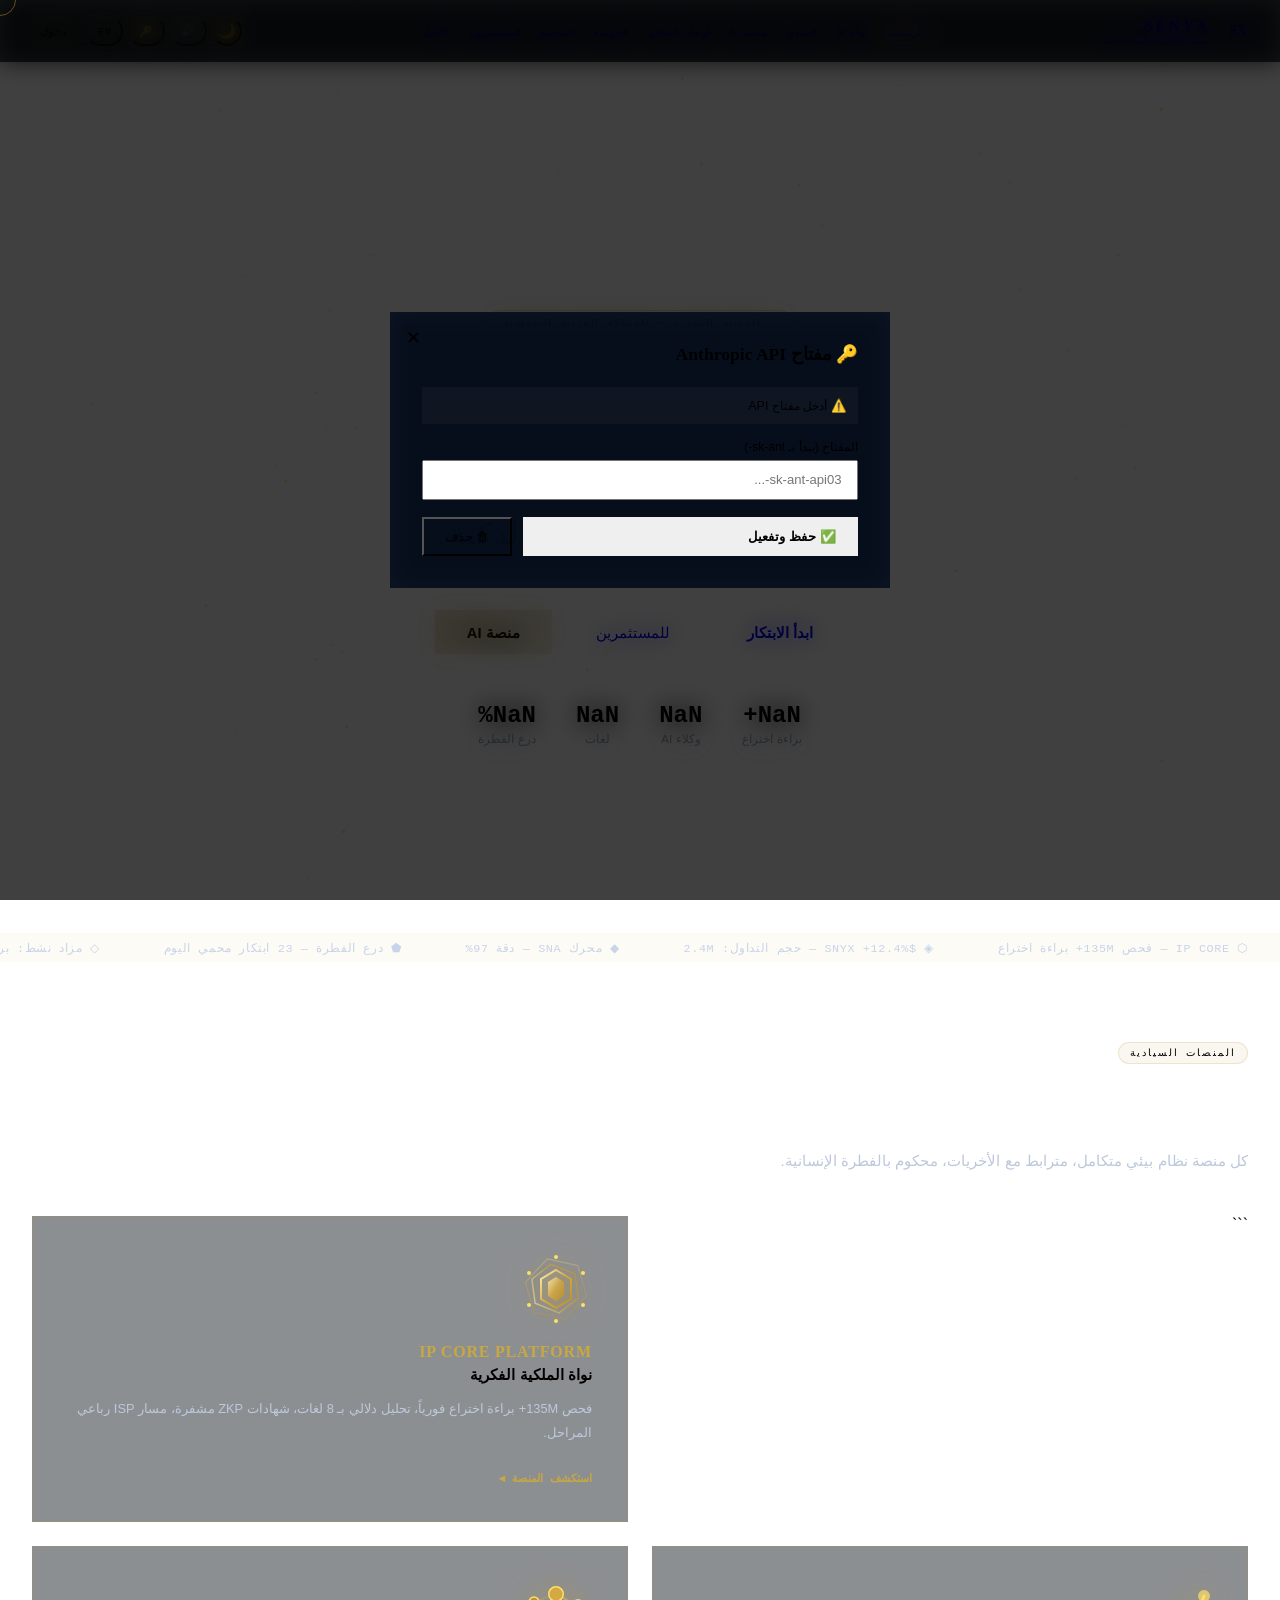
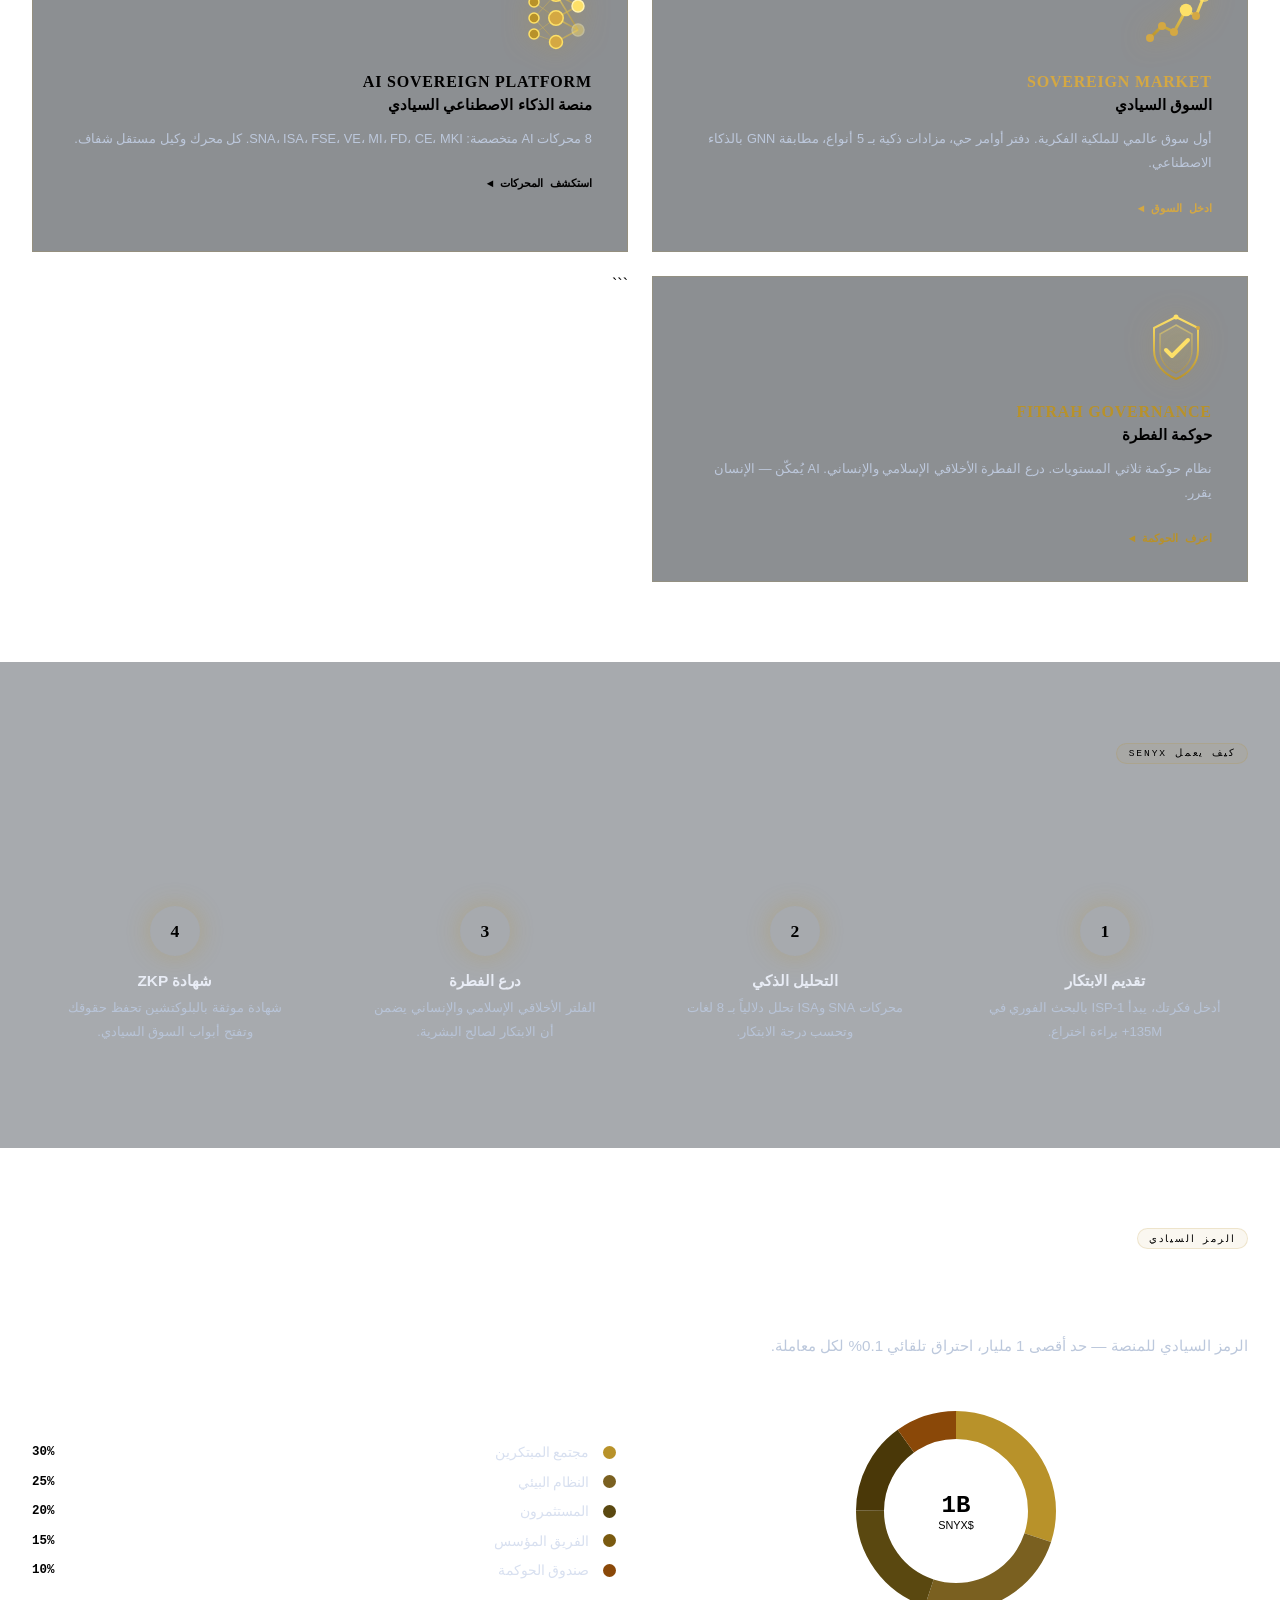
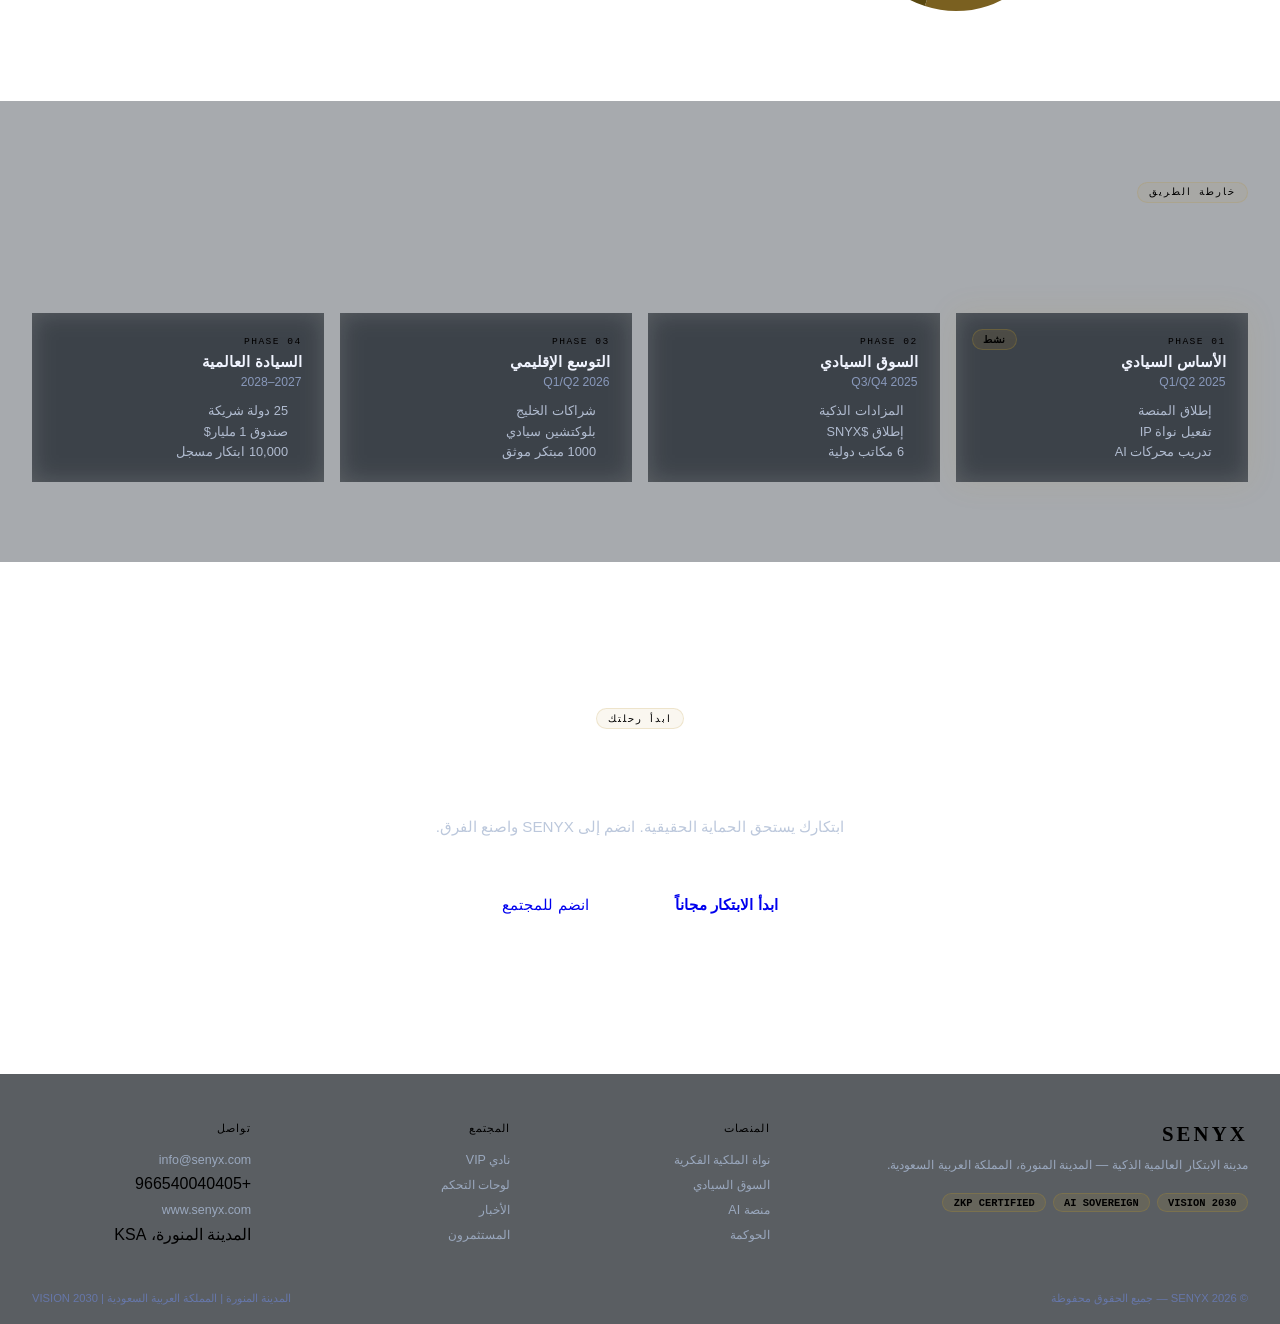
==== commit 6005133a: "Add files via upload" ====
--- a/index.html
+++ b/index.html
@@ -1,415 +1,1141 @@
 <!DOCTYPE html>
 
 <html lang="ar" dir="rtl">
-<head><meta charset="UTF-8"><meta name="viewport" content="width=device-width,initial-scale=1">
-<title>SENYX — مدينة الابتكار العالمية الذكية | SENYX</title><meta name="theme-color" content="#b8922a">
-<meta name="apple-mobile-web-app-capable" content="yes"><link rel="manifest" href="/manifest.json">
+<head>
+<meta charset="UTF-8">
+<meta name="viewport" content="width=device-width,initial-scale=1">
+<title>SENYX — مدينة الابتكار العالمية الذكية</title>
+<meta name="theme-color" content="#b8922a">
+<meta name="apple-mobile-web-app-capable" content="yes">
+<meta name="apple-mobile-web-app-title" content="SENYX">
+<link rel="manifest" href="/manifest.json">
 <link href="https://fonts.googleapis.com/css2?family=Cinzel:wght@400;700;900&family=Cairo:wght@300;400;600;700;900&family=Space+Mono:wght@400;700&display=swap" rel="stylesheet">
 <style>
+/* ═══ RESET ═══ */
 *,*::before,*::after{box-sizing:border-box;margin:0;padding:0}
 html{scroll-behavior:smooth}
+
+/* ═══ VARIABLES — DARK (DEFAULT) ═══ */
 :root{
-  --bg:#010608;--bg2:#020b12;--bg3:#031018;--bg4:#041520;
-  --g1:#b8922a;--g2:#d4a843;--g3:#f0c84a;--g4:#fde068;--g5:#fff3b0;
-  --w:#e8ecf5;--sv:#7888aa;--dim:#4a5870;
-  --red:#d03040;--green:#22a866;--orange:#d07020;
-  --bd:rgba(184,146,42,.16);--bd2:rgba(184,146,42,.07);
-  --r:7px;--r2:14px;--r3:20px;
-  --sh:0 8px 48px rgba(0,0,0,.7);
-  --sh2:0 0 40px rgba(184,146,42,.12);
-}
-body{background:var(--bg);color:var(--w);font-family:'Cairo',sans-serif;min-height:100vh;overflow-x:hidden;cursor:none}
-a{color:var(--g2);text-decoration:none;transition:color .2s}
-a:hover{color:var(--g3)}
-::-webkit-scrollbar{width:3px}
-::-webkit-scrollbar-track{background:var(--bg2)}
-::-webkit-scrollbar-thumb{background:var(--g1);border-radius:2px}
-::selection{background:rgba(184,146,42,.25);color:var(--g4)}
-
-/* ══ CURSOR ══ */
-#cr{position:fixed;width:8px;height:8px;background:var(–g3);border-radius:50%;pointer-events:none;z-index:9998;transform:translate(-50%,-50%);mix-blend-mode:screen;transition:transform .1s}
-#rg{position:fixed;width:28px;height:28px;border:1px solid rgba(184,146,42,.4);border-radius:50%;pointer-events:none;z-index:9997;transform:translate(-50%,-50%)}
-
-/* ══ STAR CANVAS — always above content ══ */
-#sc{position:fixed;inset:0;z-index:2;pointer-events:none}
-
-/* ══ NAV ══ */
-.nav{position:fixed;top:0;left:0;right:0;z-index:1000;height:60px;
-display:flex;align-items:center;padding:0 1.2rem;gap:.8rem;
-background:rgba(1,6,8,.88);backdrop-filter:blur(28px);
-border-bottom:1px solid var(–bd)}
-.nav-logo{display:flex;align-items:center;gap:.55rem;text-decoration:none;flex-shrink:0}
-.nav-hex{width:34px;height:34px;background:linear-gradient(135deg,var(–g1),var(–g2));
+–bg:#02080f;–bg2:#040d17;–bg3:#060f1e;–bg4:#0a1628;
+–gold:#b8922a;–gold2:#d4a843;–gold3:#fde068;–gold4:#fff3b0;
+–silver:#8899bb;–white:#e8ecf5;
+–green:#22aa66;–red:#e03040;–orange:#e07020;
+–border:rgba(184,146,42,.18);–border2:rgba(184,146,42,.08);
+–r:6px;–r2:12px;
+–shadow:0 8px 40px rgba(0,0,0,.6);
+}
+
+/* ═══════════════════════════════════════
+THEME: LIGHT — فاتح حليبي ذهبي
+═══════════════════════════════════════ */
+body.theme-light {
+background: #f8f2e4 !important;
+color: #1a1008 !important;
+}
+body.theme-light * { transition: background-color .3s, color .3s, border-color .3s; }
+body.theme-light { –bg:#f8f2e4;–bg2:#ede5d0;–bg3:#e2d8c0;–bg4:#d5ccb0;–gold:#6a4808;–gold2:#885e10;–gold3:#a87620;–gold4:#4a3006;–silver:#4a3818;–white:#1a1008;–border:rgba(70,48,8,.22);–border2:rgba(70,48,8,.1); }
+body.theme-light .snyx-nav { background: rgba(235,224,200,.98) !important; border-bottom: 1px solid rgba(70,48,8,.18) !important; box-shadow: 0 2px 20px rgba(70,48,8,.12) !important; }
+body.theme-light .nav-links a { color: #5a4020 !important; }
+body.theme-light .nav-links a:hover, body.theme-light .nav-links a.active { color: #6a4808 !important; background: rgba(70,48,8,.08) !important; }
+body.theme-light .nav-logo-text { color: #6a4808 !important; }
+body.theme-light .nav-logo-sub { color: #8a6030 !important; }
+body.theme-light .hero-title { filter: drop-shadow(0 0 20px rgba(70,48,8,.3)) !important; }
+body.theme-light .hero-sub { color: #2a1808 !important; }
+body.theme-light .hero-tag { color: #7a5828 !important; }
+body.theme-light .hero-stat-num { color: #6a4808 !important; }
+body.theme-light .hero-stat-lbl { color: #7a5828 !important; }
+body.theme-light .hero-eyebrow { background: rgba(70,48,8,.07) !important; border-color: rgba(70,48,8,.2) !important; color: #6a4808 !important; }
+body.theme-light .pulse-dot { background: #6a4808 !important; }
+body.theme-light .ticker-wrap { background: rgba(70,48,8,.06) !important; border-color: rgba(70,48,8,.12) !important; }
+body.theme-light .ticker-item { color: #6a5030 !important; }
+body.theme-light .sec-tag { background: rgba(70,48,8,.07) !important; border-color: rgba(70,48,8,.18) !important; color: #6a4808 !important; }
+body.theme-light .sec-sub { color: #5a4020 !important; }
+body.theme-light .pcard { border-color: rgba(70,48,8,.15) !important; }
+body.theme-light .pcard-ipc { background: linear-gradient(135deg,rgba(70,48,8,.07),rgba(70,48,8,.02)) !important; }
+body.theme-light .pcard-mkt { background: linear-gradient(135deg,rgba(70,48,8,.07),rgba(70,48,8,.02)) !important; }
+body.theme-light .pcard-ai  { background: linear-gradient(135deg,rgba(70,48,8,.07),rgba(70,48,8,.02)) !important; }
+body.theme-light .pcard-gov { background: linear-gradient(135deg,rgba(70,48,8,.07),rgba(70,48,8,.02)) !important; }
+body.theme-light .pcard-name-ar { color: #1a1008 !important; }
+body.theme-light .pcard-desc { color: #5a4020 !important; }
+body.theme-light .step-num { background: linear-gradient(135deg,#885e10,#a87620) !important; }
+body.theme-light .step-title { color: #1a1008 !important; }
+body.theme-light .step-desc { color: #5a4020 !important; }
+body.theme-light .how-grid::before { background: linear-gradient(90deg,transparent,#885e10,#a87620,#885e10,transparent) !important; }
+body.theme-light .legend-name { color: #2a1808 !important; }
+body.theme-light .phase { background: #e2d8c0 !important; border-color: rgba(70,48,8,.18) !important; }
+body.theme-light .phase.active { border-color: #885e10 !important; box-shadow: 0 0 24px rgba(70,48,8,.15) !important; }
+body.theme-light .phase-title { color: #1a1008 !important; }
+body.theme-light .phase-date { color: #7a5828 !important; }
+body.theme-light .phase-items li { color: #5a4020 !important; }
+body.theme-light .phase-items li::before { color: #885e10 !important; }
+body.theme-light .sec-full { background: linear-gradient(180deg,#ede5d0,#e2d8c0) !important; }
+body.theme-light .glow-line { background: linear-gradient(90deg,transparent,#885e10,#a87620,#885e10,transparent) !important; }
+body.theme-light .snyx-footer { background: #ede5d0 !important; border-top-color: rgba(70,48,8,.15) !important; }
+body.theme-light .footer-brand { color: #6a4808 !important; }
+body.theme-light .footer-col-title { color: #885e10 !important; }
+body.theme-light .footer-sub { color: #7a5828 !important; }
+body.theme-light .footer-links a { color: #7a5828 !important; }
+body.theme-light .footer-bottom { color: #8a6838 !important; border-top-color: rgba(70,48,8,.1) !important; }
+body.theme-light .btn-lang { background: rgba(70,48,8,.07) !important; border-color: rgba(70,48,8,.2) !important; color: #6a4808 !important; }
+body.theme-light .btn-api { background: rgba(70,48,8,.07) !important; border-color: rgba(70,48,8,.2) !important; color: #6a4808 !important; }
+body.theme-light .btn-voice { background: rgba(70,48,8,.07) !important; border-color: rgba(70,48,8,.2) !important; color: #6a4808 !important; }
+body.theme-light .btn-theme { background: #e2d8c0 !important; border-color: rgba(70,48,8,.2) !important; }
+body.theme-light .theme-drop { background: #ede5d0 !important; border-color: rgba(70,48,8,.2) !important; }
+body.theme-light .theme-opt { color: #5a4020 !important; }
+body.theme-light .modal-overlay { background: rgba(50,30,0,.75) !important; }
+body.theme-light .modal-box { background: #ede5d0 !important; border-color: rgba(70,48,8,.2) !important; }
+body.theme-light .form-input { background: #e2d8c0 !important; border-color: rgba(70,48,8,.2) !important; color: #1a1008 !important; }
+body.theme-light #starsCanvas { opacity: .03 !important; }
+
+/* ═══════════════════════════════════════
+THEME: GOLD — ذهبي ملكي عميق
+═══════════════════════════════════════ */
+body.theme-gold {
+background: #050300 !important;
+color: #fff4c8 !important;
+}
+body.theme-gold { –bg:#050300;–bg2:#0c0900;–bg3:#141000;–bg4:#1c1600;–gold:#c89820;–gold2:#dca830;–gold3:#f0c040;–gold4:#ffd860;–silver:#b08820;–white:#fff4c8;–border:rgba(200,152,32,.3);–border2:rgba(200,152,32,.12); }
+body.theme-gold .snyx-nav { background: rgba(5,3,0,.96) !important; border-bottom: 1px solid rgba(200,152,32,.25) !important; }
+body.theme-gold .nav-logo-text { color: #f0c040 !important; }
+body.theme-gold .nav-logo-sub { color: #b08820 !important; }
+body.theme-gold .nav-links a { color: #b08820 !important; }
+body.theme-gold .nav-links a:hover, body.theme-gold .nav-links a.active { color: #dca830 !important; background: rgba(200,152,32,.1) !important; }
+body.theme-gold .hero-tag { color: #b08820 !important; }
+body.theme-gold .ticker-wrap { background: rgba(200,152,32,.06) !important; border-color: rgba(200,152,32,.15) !important; }
+body.theme-gold .ticker-item { color: #c89820 !important; }
+body.theme-gold .sec-full { background: linear-gradient(180deg,#0c0900,#141000) !important; }
+body.theme-gold .pcard-ipc,body.theme-gold .pcard-mkt,body.theme-gold .pcard-ai,body.theme-gold .pcard-gov { border-color: rgba(200,152,32,.2) !important; background: rgba(200,152,32,.05) !important; }
+body.theme-gold .pcard-desc { color: #c0a060 !important; }
+body.theme-gold .sec-sub { color: #b08820 !important; }
+body.theme-gold .step-num { background: linear-gradient(135deg,#c89820,#dca830) !important; color: #050300 !important; }
+body.theme-gold .step-desc { color: #b08820 !important; }
+body.theme-gold .phase { background: #141000 !important; border-color: rgba(200,152,32,.2) !important; }
+body.theme-gold .phase.active { border-color: #dca830 !important; box-shadow: 0 0 30px rgba(200,152,32,.15) !important; }
+body.theme-gold .phase-items li { color: #b08820 !important; }
+body.theme-gold .snyx-footer { background: #0c0900 !important; border-top-color: rgba(200,152,32,.2) !important; }
+body.theme-gold .footer-col-title { color: #dca830 !important; }
+body.theme-gold .footer-sub,body.theme-gold .footer-links a { color: #b08820 !important; }
+body.theme-gold .btn-lang,body.theme-gold .btn-api,body.theme-gold .btn-voice { border-color: rgba(200,152,32,.25) !important; color: #dca830 !important; }
+body.theme-gold .btn-theme { background: #141000 !important; border-color: rgba(200,152,32,.25) !important; }
+body.theme-gold .theme-drop { background: #0c0900 !important; border-color: rgba(200,152,32,.2) !important; }
+body.theme-gold .modal-box { background: #141000 !important; border-color: rgba(200,152,32,.2) !important; }
+body.theme-gold .form-input { background: #1c1600 !important; border-color: rgba(200,152,32,.2) !important; }
+
+/* ═══ BASE ═══ */
+body{
+background:var(–bg);color:var(–white);
+font-family:‘Cairo’,sans-serif;
+min-height:100vh;overflow-x:hidden;
+cursor:none;
+transition:background .4s,color .3s;
+}
+a{color:var(–gold2);text-decoration:none;transition:color .2s}
+a:hover{color:var(–gold3)}
+::-webkit-scrollbar{width:4px}
+::-webkit-scrollbar-track{background:var(–bg2)}
+::-webkit-scrollbar-thumb{background:var(–gold);border-radius:2px}
+::selection{background:rgba(184,146,42,.3);color:var(–gold3)}
+
+/* ═══ CURSOR ═══ */
+#cur{position:fixed;width:10px;height:10px;background:var(–gold);border-radius:50%;pointer-events:none;z-index:9999;transform:translate(-50%,-50%);mix-blend-mode:screen}
+#ring{position:fixed;width:32px;height:32px;border:1px solid rgba(184,146,42,.5);border-radius:50%;pointer-events:none;z-index:9998;transform:translate(-50%,-50%);transition:transform .15s}
+
+/* ═══ STARS ═══ */
+#starsCanvas{position:fixed;inset:0;z-index:0;pointer-events:none}
+
+/* ═══ NAV ═══ */
+.snyx-nav{
+position:fixed;top:0;left:0;right:0;z-index:1000;height:62px;
+display:flex;align-items:center;padding:0 1.5rem;gap:1rem;
+background:rgba(2,8,15,.92);backdrop-filter:blur(20px);
+border-bottom:1px solid var(–border);
+}
+.nav-logo{display:flex;align-items:center;gap:.6rem;text-decoration:none;flex-shrink:0}
+.nav-logo-mark{
+width:36px;height:36px;
+background:linear-gradient(135deg,var(–gold),var(–gold2));
 clip-path:polygon(50% 0%,100% 25%,100% 75%,50% 100%,0% 75%,0% 25%);
 display:flex;align-items:center;justify-content:center;
-font-family:‘Cinzel’,serif;font-weight:900;font-size:.82rem;color:var(–bg)}
-.nav-brand{font-family:‘Cinzel’,serif;font-size:.95rem;font-weight:700;color:var(–g4);letter-spacing:.14em}
-.nav-sub{font-size:.5rem;color:var(–sv);display:block;line-height:1.2}
-.nav-links{display:flex;align-items:center;gap:0;flex:1;justify-content:center;list-style:none}
-.nav-links a{padding:.3rem .5rem;border-radius:var(–r);font-size:.63rem;color:var(–sv);transition:all .18s;white-space:nowrap}
-.nav-links a:hover,.nav-links a.on{color:var(–g2);background:rgba(184,146,42,.08)}
-.nav-links a.on{border-bottom:2px solid var(–g1)}
-.nav-acts{display:flex;align-items:center;gap:.25rem;flex-shrink:0;position:relative}
-.nb{height:28px;padding:0 .55rem;border-radius:14px;border:1px solid var(–bd);
-background:rgba(184,146,42,.05);color:var(–g2);font-size:.62rem;cursor:pointer;
-font-family:‘Space Mono’,monospace;transition:all .18s;white-space:nowrap;
-display:flex;align-items:center;gap:.2rem}
-.nb:hover{background:rgba(184,146,42,.13);border-color:rgba(184,146,42,.35)}
-.nb-icon{width:28px;padding:0;justify-content:center;font-size:.82rem;border-radius:50%}
-.nb-login{background:linear-gradient(135deg,var(–g1),var(–g2));color:var(–bg);
-border-color:transparent;font-family:‘Cairo’,sans-serif;font-weight:700;font-size:.66rem;padding:0 .7rem}
-.nb-login:hover{box-shadow:0 4px 18px rgba(184,146,42,.4);transform:translateY(-1px)}
-.td{position:fixed;top:66px;background:rgba(3,16,24,.96);border:1px solid var(–bd);
-border-radius:var(–r2);padding:.55rem;display:none;flex-direction:column;gap:.25rem;
-min-width:138px;z-index:3000;box-shadow:var(–sh);backdrop-filter:blur(20px)}
-.td.on{display:flex}
-.td-hd{font-family:‘Space Mono’,monospace;font-size:.55rem;color:var(–g1);
-letter-spacing:.12em;padding:.1rem .35rem;opacity:.8}
-.to{display:flex;align-items:center;gap:.55rem;padding:.38rem .6rem;border-radius:var(–r);
-cursor:pointer;font-size:.76rem;color:var(–sv);transition:all .18s;
-border:1px solid transparent;font-family:‘Cairo’,sans-serif}
-.to:hover,.to.on{background:rgba(184,146,42,.09);color:var(–g2);border-color:var(–bd)}
-.to.on{font-weight:700}
-.ts{width:15px;height:15px;border-radius:50%;flex-shrink:0}
-
-/* ══ THEMES ══ */
-body.lt{–bg:#f8f3e8;–bg2:#f0e8d4;–bg3:#e6dbc4;–bg4:#d8ceб8;
-–g1:#6a4a08;–g2:#8a6010;–g3:#aa7820;–g4:#6a4808;
-–w:#1a1008;–sv:#5a4828;–dim:#8a7050;
-–bd:rgba(80,52,8,.22);–bd2:rgba(80,52,8,.1)}
-body.lt{background:#f8f3e8}
-body.lt .nav{background:rgba(240,230,210,.92)}
-body.lt #sc{opacity:.18}
-body.lt .card,.lt .pcard,.lt .phase,.lt .chat-box,.lt .sidebar-widget{background:rgba(240,230,210,.7)!important}
-
-body.gd{–bg:#050300;–bg2:#0c0800;–bg3:#141000;–bg4:#1c1600;
-–g1:#c89820;–g2:#dca830;–g3:#f0c040;–g4:#ffd060;
-–w:#fff4c0;–sv:#b09020;
-–bd:rgba(200,152,32,.28);–bd2:rgba(200,152,32,.1)}
-body.gd{background:#050300}
-body.gd .nav{background:rgba(5,3,0,.92)}
-
-/* ══ PAGE ══ */
-.pw{position:relative;z-index:3;padding-top:60px}
-
-/* ══ SECTIONS ══ */
-.sec{padding:4.5rem 2rem;max-width:1300px;margin:0 auto}
-.sf{padding:4.5rem 0;position:relative;z-index:3;background:rgba(2,11,18,.5);backdrop-filter:blur(6px)}
-.si{max-width:1300px;margin:0 auto;padding:0 2rem}
-.stag{display:inline-block;font-family:‘Space Mono’,monospace;font-size:.58rem;
-color:var(–g1);letter-spacing:.2em;background:rgba(184,146,42,.07);
-border:1px solid rgba(184,146,42,.18);padding:.2rem .65rem;border-radius:20px;margin-bottom:.7rem}
-.sh1{font-family:‘Cinzel’,serif;font-size:clamp(1.7rem,4vw,3rem);font-weight:700;
-background:linear-gradient(135deg,var(–g5),var(–g4),var(–g2));
--webkit-background-clip:text;-webkit-text-fill-color:transparent;background-clip:text;
-margin-bottom:.7rem;line-height:1.2}
-.sub{font-size:.88rem;color:#b0bcd0;line-height:1.95;max-width:640px}
-
-/* ══ CARDS — translucent so stars show through ══ */
-.card{background:rgba(3,16,24,.55);border:1px solid var(–bd);border-radius:var(–r2);
-padding:1.4rem;transition:all .3s;backdrop-filter:blur(14px)}
-.card:hover{border-color:rgba(184,146,42,.35);box-shadow:var(–sh2)}
-.pcard{border-radius:var(–r2);padding:2rem;transition:all .35s;text-decoration:none;
-color:inherit;display:block;border:1px solid var(–bd);
-background:rgba(3,16,24,.5);backdrop-filter:blur(14px)}
-.pcard:hover{transform:translateY(-7px);border-color:rgba(184,146,42,.38);box-shadow:var(–sh2)}
-
-/* ══ BUTTONS ══ */
-.bp{background:linear-gradient(135deg,var(–g1),var(–g2));color:var(–bg);
-border:none;padding:.62rem 1.35rem;border-radius:var(–r);font-weight:700;
-font-size:.8rem;cursor:pointer;font-family:inherit;transition:all .22s;
-display:inline-flex;align-items:center;gap:.4rem;text-decoration:none}
-.bp:hover{box-shadow:0 6px 28px rgba(184,146,42,.45);transform:translateY(-2px);color:var(–bg)}
-.bo{background:transparent;border:1px solid var(–bd);color:var(–sv);
-padding:.6rem 1.3rem;border-radius:var(–r);font-size:.8rem;cursor:pointer;
-font-family:inherit;transition:all .22s;text-decoration:none;display:inline-flex;align-items:center}
-.bo:hover{border-color:var(–g1);color:var(–g2)}
-
-/* ══ CHAT ══ */
-.chat-box{border:1px solid var(–bd);border-radius:var(–r2);display:flex;
-flex-direction:column;overflow:hidden;background:rgba(2,10,16,.6);backdrop-filter:blur(16px)}
-.ch{padding:.8rem 1.1rem;border-bottom:1px solid var(–bd);
-display:flex;align-items:center;gap:.65rem;font-size:.8rem;font-weight:700;
-background:rgba(184,146,42,.03)}
-.cb{flex:1;overflow-y:auto;padding:.9rem;display:flex;flex-direction:column;gap:.65rem;min-height:160px}
-.mu{align-self:flex-end;max-width:85%;background:rgba(184,146,42,.1);
-border:1px solid rgba(184,146,42,.22);color:var(–w);padding:.65rem .95rem;
-border-radius:var(–r2);font-size:.8rem;line-height:1.75}
-.ma{align-self:flex-start;max-width:88%;background:rgba(3,16,24,.7);
-border:1px solid var(–bd);color:#c0cce0;padding:.65rem .95rem;
-border-radius:var(–r2);font-size:.8rem;line-height:1.75;backdrop-filter:blur(8px)}
-.spk{background:rgba(184,146,42,.06);border:1px solid var(–bd);color:var(–g2);
-width:22px;height:22px;border-radius:50%;cursor:pointer;font-size:.6rem;
-display:flex;align-items:center;justify-content:center;transition:all .18s}
-.spk:hover{background:rgba(184,146,42,.18)}
-.cf{padding:.7rem;border-top:1px solid var(–bd);display:flex;gap:.45rem;
-background:rgba(184,146,42,.015)}
-.ci{flex:1;background:rgba(2,10,16,.65);border:1px solid var(–bd);color:var(–w);
-padding:.5rem .85rem;border-radius:var(–r);font-size:.8rem;font-family:inherit;
-outline:none;transition:border-color .18s;backdrop-filter:blur(4px)}
-.ci:focus{border-color:var(–g1)}
-.ci::placeholder{color:var(–dim)}
-.cs{background:linear-gradient(135deg,var(–g1),var(–g2));color:var(–bg);
-border:none;padding:.5rem .95rem;border-radius:var(–r);font-weight:700;
-font-size:.76rem;cursor:pointer;font-family:inherit;transition:all .18s;white-space:nowrap}
-.cs:hover{box-shadow:0 4px 16px rgba(184,146,42,.4)}
-.mb{background:rgba(184,146,42,.05);border:1px solid rgba(184,146,42,.2);color:var(–g2);
-width:32px;height:32px;border-radius:50%;cursor:pointer;font-size:.88rem;
-display:flex;align-items:center;justify-content:center;flex-shrink:0;transition:all .18s}
-.mb.rc{background:rgba(208,48,64,.25);border-color:rgba(208,48,64,.5);
-animation:rp 1s infinite}
-@keyframes rp{0%,100%{box-shadow:0 0 0 0 rgba(208,48,64,.4)}50%{box-shadow:0 0 0 7px rgba(208,48,64,0)}}
-
-/* ══ FORMS ══ */
-.fg{margin-bottom:1rem}
-.fl{display:block;font-size:.73rem;color:#8898b8;margin-bottom:.32rem}
-.fi{width:100%;background:rgba(2,10,16,.6);border:1px solid var(–bd);color:var(–w);
-padding:.62rem .88rem;border-radius:var(–r);font-size:.8rem;font-family:inherit;
-outline:none;transition:border-color .18s;backdrop-filter:blur(4px)}
-.fi:focus{border-color:var(–g1)}
-.fi::placeholder{color:var(–dim)}
-.fi option{background:#031018}
-
-/* ══ TABLE ══ */
-.tbl{width:100%;border-collapse:collapse;font-size:.8rem}
-.tbl th{padding:.65rem 1rem;text-align:right;font-weight:700;font-family:‘Space Mono’,monospace;
-font-size:.67rem;letter-spacing:.05em;color:var(–g2);border-bottom:1px solid var(–bd);
-background:rgba(184,146,42,.04)}
-.tbl td{padding:.6rem 1rem;border-bottom:1px solid rgba(255,255,255,.04);color:#b0bcd0;vertical-align:middle}
-.tbl tr:hover td{background:rgba(184,146,42,.03)}
-
-/* ══ MISC ══ */
-.badge{display:inline-block;padding:.16rem .6rem;border-radius:20px;font-size:.63rem;font-weight:700;font-family:‘Space Mono’,monospace}
-.bg{background:rgba(184,146,42,.1);color:var(–g2);border:1px solid rgba(184,146,42,.22)}
-.br{background:rgba(208,48,64,.1);color:#d05060;border:1px solid rgba(208,48,64,.22)}
-.bl{background:rgba(34,168,102,.1);color:#22a866;border:1px solid rgba(34,168,102,.22)}
-.pd{width:7px;height:7px;border-radius:50%;background:var(–g2);display:inline-block;
-animation:pd 2.2s infinite}
-@keyframes pd{0%,100%{box-shadow:0 0 0 0 rgba(184,146,42,.5)}50%{box-shadow:0 0 0 5px rgba(184,146,42,0)}}
-.gln{height:1px;background:linear-gradient(90deg,transparent,var(–g1),var(–g2),var(–g1),transparent)}
-.reveal{opacity:0;transform:translateY(24px);transition:opacity .65s,transform .65s}
-.reveal.vis{opacity:1;transform:translateY(0)}
-.ldr{width:16px;height:16px;border-radius:50%;border:2px solid var(–bd);border-top-color:var(–g1);animation:sp .7s linear infinite;display:inline-block}
-@keyframes sp{to{transform:rotate(360deg)}}
-.pb{height:6px;background:rgba(255,255,255,.06);border-radius:3px;overflow:hidden;margin:.3rem 0}
-.pf{height:100%;background:linear-gradient(90deg,var(–g1),var(–g2));border-radius:3px;transition:width 1.2s ease}
-.ticker-wrap{overflow:hidden;white-space:nowrap;background:rgba(184,146,42,.04);
-border-top:1px solid var(–bd);border-bottom:1px solid var(–bd);padding:.32rem 0;
-position:absolute;bottom:0;left:0;right:0;z-index:4}
-.ticker-inner{display:inline-block;animation:tk 50s linear infinite}
-@keyframes tk{from{transform:translateX(0)}to{transform:translateX(-50%)}}
-.ticker-item{display:inline-block;padding:0 2.5rem;font-family:‘Space Mono’,monospace;
-font-size:.7rem;color:#c0cce0}
-
-/* ══ MODAL ══ */
-.mo{position:fixed;inset:0;z-index:2000;background:rgba(0,0,0,.82);
-backdrop-filter:blur(10px);display:none;align-items:center;justify-content:center;padding:1rem}
-.mo.on{display:flex}
-.mb2{background:rgba(3,16,24,.94);border:1px solid var(–bd);border-radius:var(–r2);
-padding:1.8rem;width:100%;max-width:480px;position:relative;
-box-shadow:var(–sh);animation:mi .28s ease;backdrop-filter:blur(24px)}
-@keyframes mi{from{opacity:0;transform:scale(.96) translateY(16px)}to{opacity:1;transform:scale(1) translateY(0)}}
-.mc{position:absolute;top:.9rem;left:1rem;background:transparent;border:none;
-color:var(–sv);font-size:1rem;cursor:pointer;transition:color .18s}
-.mc:hover{color:var(–red)}
-.mt{font-family:‘Cinzel’,serif;font-size:1rem;font-weight:700;color:var(–g4);
-margin-bottom:1.2rem;padding-left:1.4rem}
-
-/* ══ SVG ICONS ══ */
-.icon{display:inline-flex;align-items:center;justify-content:center;
-filter:drop-shadow(0 0 10px rgba(184,146,42,.5))}
-@keyframes float{0%,100%{transform:translateY(0)}50%{transform:translateY(-6px)}}
-@keyframes glow{0%,100%{filter:drop-shadow(0 0 6px rgba(184,146,42,.4))}50%{filter:drop-shadow(0 0 22px rgba(212,168,67,.9))}}
-.icon{animation:float 4s ease-in-out infinite,glow 3s ease-in-out infinite}
-
-/* ══ FOOTER ══ */
-.ft{background:rgba(1,6,8,.7);border-top:1px solid var(–bd);
-padding:2.8rem 2rem 1.4rem;position:relative;z-index:3;backdrop-filter:blur(16px)}
-.ftg{max-width:1300px;margin:0 auto;display:grid;grid-template-columns:2fr 1fr 1fr 1fr;gap:2rem}
-.fb{font-family:‘Cinzel’,serif;font-size:1.2rem;font-weight:900;color:var(–g4);letter-spacing:.14em;margin-bottom:.45rem}
-.fct{font-family:‘Space Mono’,monospace;font-size:.63rem;color:var(–g1);letter-spacing:.1em;margin-bottom:.8rem}
-.fl2{list-style:none;display:flex;flex-direction:column;gap:.38rem}
-.fl2 a{font-size:.76rem;color:var(–sv)}
-.fl2 a:hover{color:var(–g2)}
-.fbot{max-width:1300px;margin:1.8rem auto 0;padding-top:.9rem;
-border-top:1px solid var(–bd2);display:flex;justify-content:space-between;
-font-size:.67rem;color:#5a6880}
-
-/* ══ RESPONSIVE ══ */
-@media(max-width:900px){.nav-links{display:none}.ftg{grid-template-columns:1fr 1fr}}
-@media(max-width:600px){.sec{padding:3rem 1rem}.ftg{grid-template-columns:1fr}}
-
-.hero{min-height:100vh;display:flex;flex-direction:column;align-items:center;justify-content:center;text-align:center;padding:7rem 2rem 5rem;position:relative;overflow:hidden}
-.hero::before{content:’’;position:absolute;inset:0;background:radial-gradient(ellipse 80% 60% at 50% 30%,rgba(184,146,42,.06),transparent 65%);pointer-events:none}
-.he{display:inline-flex;align-items:center;gap:.5rem;background:rgba(184,146,42,.07);border:1px solid rgba(184,146,42,.2);padding:.3rem .9rem;border-radius:20px;margin-bottom:1.6rem;font-family:‘Space Mono’,monospace;font-size:.62rem;color:var(–g1);letter-spacing:.14em;animation:fid .9s ease .2s both}
-@keyframes fid{from{opacity:0;transform:translateY(-18px)}to{opacity:1;transform:translateY(0)}}
-.ht{font-family:‘Cinzel’,serif;font-size:clamp(4rem,16vw,11rem);font-weight:900;letter-spacing:.07em;line-height:.88;margin-bottom:.4rem;background:linear-gradient(135deg,#fff3b0,#fde068,#f0c84a,#d4a843,#b8922a);-webkit-background-clip:text;-webkit-text-fill-color:transparent;background-clip:text;animation:hgl 3.5s ease-in-out infinite alternate}
-@keyframes hgl{from{filter:drop-shadow(0 0 18px rgba(184,146,42,.25))}to{filter:drop-shadow(0 0 55px rgba(184,146,42,.65))}}
-.hs{font-size:clamp(1.1rem,2.5vw,1.7rem);color:var(–w);font-weight:300;letter-spacing:.06em;margin-bottom:.3rem;animation:fiu .8s ease .4s both}
-.htag{font-family:‘Space Mono’,monospace;font-size:.68rem;color:var(–sv);letter-spacing:.2em;margin-bottom:2.2rem;animation:fiu .8s ease .5s both}
-@keyframes fiu{from{opacity:0;transform:translateY(18px)}to{opacity:1;transform:translateY(0)}}
-.hbtns{display:flex;gap:.7rem;justify-content:center;flex-wrap:wrap;margin-bottom:2.8rem;animation:fiu .8s ease .6s both}
-.hst{display:flex;gap:3rem;justify-content:center;flex-wrap:wrap;animation:fiu .8s ease .7s both}
-.hsn{font-family:‘Space Mono’,monospace;font-size:1.4rem;font-weight:700;color:var(–g4)}
-.hsl{font-size:.67rem;color:var(–sv);margin-top:.2rem}
-.pg2{display:grid;grid-template-columns:repeat(2,1fr);gap:1.4rem}
-.hw2{display:grid;grid-template-columns:repeat(4,1fr);gap:1.2rem;position:relative}
-.hw2::before{content:’’;position:absolute;top:38px;right:12%;left:12%;height:1px;background:linear-gradient(90deg,transparent,var(–g1),var(–g2),var(–g1),transparent)}
-.st2{text-align:center;padding:1.4rem;position:relative;z-index:1}
-.stn{width:46px;height:46px;border-radius:50%;background:linear-gradient(135deg,var(–g1),var(–g2));color:var(–bg);font-family:‘Cinzel’,serif;font-weight:900;font-size:1rem;display:flex;align-items:center;justify-content:center;margin:0 auto .9rem;box-shadow:0 0 22px rgba(184,146,42,.28)}
-.dnt{position:relative;width:200px;height:200px;margin:0 auto}
-.dnt svg{transform:rotate(-90deg)}
-.dc{position:absolute;inset:0;display:flex;flex-direction:column;align-items:center;justify-content:center}
-.dv{font-family:‘Space Mono’,monospace;font-size:1.4rem;font-weight:700;color:var(–g4)}
-.rm2{display:grid;grid-template-columns:repeat(4,1fr);gap:1rem}
-.ph2{border-radius:var(–r2);padding:1.3rem;border:1px solid var(–bd);background:rgba(3,16,24,.5);backdrop-filter:blur(12px);transition:all .28s;position:relative}
-.ph2:hover{transform:translateY(-3px)}
-.ph2.act{border-color:var(–g1);box-shadow:0 0 28px rgba(184,146,42,.09)}
-@media(max-width:900px){.pg2{grid-template-columns:1fr}.hw2{grid-template-columns:repeat(2,1fr)}.hw2::before{display:none}.rm2{grid-template-columns:repeat(2,1fr)}}
-@media(max-width:600px){.rm2{grid-template-columns:1fr}}
-</style></head>
-
-<body><canvas id="sc"></canvas><div id="cr"></div><div id="rg"></div><nav class="nav"><a href="index.html" class="nav-logo"><div class="nav-hex">SX</div><div><div class="nav-brand">SENYX</div><span class="nav-sub" data-ar="مدينة الابتكار العالمية الذكية" data-en="Sovereign Innovation City">مدينة الابتكار العالمية الذكية</span></div></a><ul class="nav-links"><li><a href="index.html" class='on' data-ar="الرئيسية" data-en="Home">الرئيسية</a></li><li><a href="ipccore.html"  data-ar="نواة IP" data-en="IP Core">نواة IP</a></li><li><a href="market.html"  data-ar="السوق" data-en="Market">السوق</a></li><li><a href="ai-platform.html"  data-ar="منصة AI" data-en="AI Platform">منصة AI</a></li><li><a href="dashboards.html"  data-ar="لوحات التحكم" data-en="Dashboards">لوحات التحكم</a></li><li><a href="governance.html"  data-ar="الحوكمة" data-en="Governance">الحوكمة</a></li><li><a href="community.html"  data-ar="المجتمع" data-en="Community">المجتمع</a></li><li><a href="investor.html"  data-ar="المستثمرون" data-en="Investors">المستثمرون</a></li><li><a href="news.html"  data-ar="الأخبار" data-en="News">الأخبار</a></li></ul><div class="nav-acts"><button class="nb nb-icon" id="tBtn" onclick="toggleTD(event)">🌙</button><div class="td" id="tDrop"><div class="td-hd">THEME</div><div class="to on" data-t="dark" onclick="setTheme('dark')"><span class="ts" style="background:#010608;border:2px solid #b8922a"></span><span>🌙 داكن</span></div><div class="to" data-t="lt" onclick="setTheme('lt')"><span class="ts" style="background:#f8f3e8;border:2px solid #8a6010"></span><span>☀️ فاتح</span></div><div class="to" data-t="gd" onclick="setTheme('gd')"><span class="ts" style="background:#050300;border:2px solid #dca830"></span><span>👑 ذهبي</span></div></div><button class="nb" id="vNb" onclick="openM('voice')">🔊</button><button class="nb" id="aNb" onclick="openM('api')">🔑</button><button class="nb" id="lBtn" onclick="toggleL()">EN</button><button class="nb nb-login" onclick="openM('login')"><span data-ar="دخول" data-en="Login">دخول</span></button></div></nav><div class="pw">
+font-family:‘Cinzel’,serif;font-weight:900;font-size:.85rem;color:var(–bg);
+}
+.nav-logo-text{font-family:‘Cinzel’,serif;font-size:1rem;font-weight:700;color:var(–gold3);letter-spacing:.15em}
+.nav-logo-sub{font-size:.55rem;color:var(–silver);display:block;line-height:1.2}
+.nav-links{display:flex;align-items:center;gap:.1rem;flex:1;justify-content:center;list-style:none}
+.nav-links a{padding:.35rem .55rem;border-radius:var(–r);font-size:.68rem;color:var(–silver);transition:all .2s;white-space:nowrap}
+.nav-links a:hover,.nav-links a.active{color:var(–gold2);background:rgba(184,146,42,.1)}
+.nav-links a.active{border-bottom:2px solid var(–gold)}
+
+.btn-voice:hover{background:rgba(184,146,42,.18)}
+
+/* Theme toggle */
+
+/* ═══ NAV BUTTONS NEW SYSTEM ═══ */
+.nav-actions{display:flex;align-items:center;gap:.3rem;flex-shrink:0;position:relative}
+.nbtn{height:30px;padding:0 .6rem;border-radius:16px;border:1px solid var(–border);background:rgba(184,146,42,.06);color:var(–gold2);font-size:.68rem;cursor:pointer;font-family:‘Space Mono’,monospace;transition:all .2s;white-space:nowrap;display:flex;align-items:center;gap:.25rem}
+.nbtn:hover{background:rgba(184,146,42,.15);border-color:rgba(184,146,42,.4)}
+.nbtn-icon{width:30px;padding:0;justify-content:center;font-size:.9rem;border-radius:50%}
+.nbtn-login{background:linear-gradient(135deg,var(–gold),var(–gold2));color:var(–bg);border-color:transparent;font-family:inherit;font-weight:700;font-size:.7rem;padding:0 .85rem}
+.nbtn-login:hover{box-shadow:0 4px 16px rgba(184,146,42,.4);transform:translateY(-1px)}
+.nbtn-lang{font-weight:700;font-size:.72rem}
+
+/* Theme dropdown - positioned relative to nav-actions */
+.theme-drop{
+position:fixed;top:68px;
+background:var(–bg2);
+border:1px solid var(–border);
+border-radius:var(–r2);
+padding:.6rem;
+display:none;
+flex-direction:column;
+gap:.3rem;
+min-width:140px;
+z-index:5000;
+box-shadow:0 8px 40px rgba(0,0,0,.7);
+}
+.theme-drop.open{display:flex}
+.tdrop-title{font-family:‘Space Mono’,monospace;font-size:.58rem;color:var(–gold);letter-spacing:.12em;padding:.1rem .4rem;opacity:.8}
+.theme-opt{display:flex;align-items:center;gap:.6rem;padding:.45rem .7rem;border-radius:var(–r);cursor:pointer;font-size:.78rem;color:var(–silver);transition:all .2s;border:1px solid transparent;font-family:‘Cairo’,sans-serif}
+.theme-opt:hover{background:rgba(184,146,42,.1);color:var(–white);border-color:var(–border)}
+.theme-opt.active{background:rgba(184,146,42,.14);color:var(–gold2);border-color:rgba(184,146,42,.3);font-weight:700}
+.theme-swatch{width:16px;height:16px;border-radius:50%;flex-shrink:0}
+
+/* ═══ PAGE WRAP ═══ */
+.page-wrap{position:relative;z-index:1;padding-top:62px}
+
+/* ═══ SVG ICONS ═══ */
+.snyx-icon{display:inline-flex;align-items:center;justify-content:center;width:72px;height:72px;margin-bottom:1.2rem;filter:drop-shadow(0 0 12px rgba(184,146,42,.5))}
+.snyx-icon:hover{filter:drop-shadow(0 0 28px rgba(212,168,67,.9))}
+.snyx-icon svg{width:100%;height:100%}
+@keyframes iconGlow{0%,100%{filter:drop-shadow(0 0 6px rgba(184,146,42,.4))}50%{filter:drop-shadow(0 0 22px rgba(212,168,67,.9))}}
+@keyframes iconFloat{0%,100%{transform:translateY(0)}50%{transform:translateY(-6px)}}
+.snyx-icon{animation:iconGlow 3s ease-in-out infinite,iconFloat 4s ease-in-out infinite}
+
+/* ═══ HERO ═══ */
+.hero{min-height:100vh;display:flex;flex-direction:column;align-items:center;justify-content:center;text-align:center;padding:6rem 2rem 4rem;position:relative;overflow:hidden}
+.hero::before{content:’’;position:absolute;inset:0;background:radial-gradient(ellipse 80% 60% at 50% 30%,rgba(184,146,42,.07),transparent 70%);pointer-events:none}
+.hero-eyebrow{display:inline-flex;align-items:center;gap:.5rem;background:rgba(184,146,42,.07);border:1px solid rgba(184,146,42,.22);padding:.35rem 1rem;border-radius:20px;margin-bottom:1.8rem;font-family:‘Space Mono’,monospace;font-size:.65rem;color:var(–gold);letter-spacing:.15em;animation:fadeInDown .8s ease .2s both}
+@keyframes fadeInDown{from{opacity:0;transform:translateY(-20px)}to{opacity:1;transform:translateY(0)}}
+.hero-title{font-family:‘Cinzel’,serif;font-size:clamp(4rem,14vw,10rem);font-weight:900;letter-spacing:.08em;line-height:.9;margin-bottom:.5rem;background:linear-gradient(135deg,var(–gold4),var(–gold3),var(–gold2),var(–gold));-webkit-background-clip:text;-webkit-text-fill-color:transparent;background-clip:text;animation:heroGlow 3s ease-in-out infinite alternate}
+@keyframes heroGlow{from{filter:drop-shadow(0 0 20px rgba(184,146,42,.3))}to{filter:drop-shadow(0 0 60px rgba(184,146,42,.6))}}
+.hero-sub{font-size:clamp(1.1rem,2.5vw,1.8rem);color:var(–white);font-weight:300;margin-bottom:.4rem;letter-spacing:.06em;animation:fadeInUp .8s ease .4s both}
+.hero-tag{font-family:‘Space Mono’,monospace;font-size:.72rem;color:var(–silver);letter-spacing:.2em;margin-bottom:2.5rem;animation:fadeInUp .8s ease .5s both}
+@keyframes fadeInUp{from{opacity:0;transform:translateY(20px)}to{opacity:1;transform:translateY(0)}}
+.hero-btns{display:flex;gap:.8rem;justify-content:center;flex-wrap:wrap;margin-bottom:3rem;animation:fadeInUp .8s ease .6s both}
+.hero-stats{display:flex;gap:2.5rem;justify-content:center;flex-wrap:wrap;animation:fadeInUp .8s ease .7s both}
+.hero-stat-num{font-family:‘Space Mono’,monospace;font-size:1.5rem;font-weight:700;color:var(–gold3)}
+.hero-stat-lbl{font-size:.7rem;color:#9aa8be;margin-top:.2rem}
+
+/* ═══ TICKER ═══ */
+.ticker-wrap{overflow:hidden;white-space:nowrap;background:rgba(184,146,42,.04);border-top:1px solid var(–border);border-bottom:1px solid var(–border);padding:.35rem 0;position:absolute;bottom:0;left:0;right:0}
+.ticker-inner{display:inline-block;animation:ticker 40s linear infinite}
+@keyframes ticker{from{transform:translateX(0)}to{transform:translateX(-50%)}}
+.ticker-item{display:inline-block;padding:0 2rem;font-family:‘Space Mono’,monospace;font-size:.73rem;color:#c8d4e8;font-weight:500}
+
+/* ═══ SECTIONS ═══ */
+.section{padding:5rem 2rem;max-width:1280px;margin:0 auto}
+.sec-full{padding:5rem 0;position:relative;z-index:1;background:linear-gradient(180deg,var(–bg2),var(–bg3))}
+.sec-inner{max-width:1280px;margin:0 auto;padding:0 2rem}
+.sec-tag{display:inline-block;font-family:‘Space Mono’,monospace;font-size:.6rem;color:var(–gold);letter-spacing:.2em;text-transform:uppercase;background:rgba(184,146,42,.07);border:1px solid rgba(184,146,42,.18);padding:.22rem .7rem;border-radius:20px;margin-bottom:.8rem}
+.sec-title{font-family:‘Cinzel’,serif;font-size:clamp(1.7rem,4vw,3rem);font-weight:700;line-height:1.2;background:linear-gradient(135deg,var(–gold4),var(–gold3),var(–gold2));-webkit-background-clip:text;-webkit-text-fill-color:transparent;background-clip:text;margin-bottom:.8rem}
+.sec-sub{font-size:.9rem;color:#c0c8d8;line-height:1.9;max-width:620px}
+
+/* ═══ BUTTONS ═══ */
+.btn-p{background:linear-gradient(135deg,var(–gold),var(–gold2));color:var(–bg);border:none;padding:.65rem 1.4rem;border-radius:var(–r);font-weight:700;font-size:.82rem;cursor:pointer;font-family:inherit;transition:all .25s;display:inline-flex;align-items:center;gap:.4rem;text-decoration:none}
+.btn-p:hover{box-shadow:0 6px 28px rgba(184,146,42,.5);transform:translateY(-2px);color:var(–bg)}
+.btn-o{background:transparent;border:1px solid var(–border);color:var(–silver);padding:.62rem 1.3rem;border-radius:var(–r);font-size:.82rem;cursor:pointer;font-family:inherit;transition:all .25s;text-decoration:none;display:inline-flex;align-items:center}
+.btn-o:hover{border-color:var(–gold);color:var(–gold2)}
+
+/* ═══ PLATFORM CARDS ═══ */
+.platforms-grid{display:grid;grid-template-columns:repeat(2,1fr);gap:1.5rem}
+.pcard{border-radius:var(–r2);padding:2.2rem;position:relative;overflow:hidden;transition:all .4s;text-decoration:none;color:inherit;display:block;border:1px solid transparent}
+.pcard:hover{transform:translateY(-8px)}
+.pcard-ipc{background:linear-gradient(135deg,rgba(184,146,42,.06),rgba(184,146,42,.02));border-color:rgba(184,146,42,.18)}
+.pcard-ipc:hover{border-color:rgba(212,168,67,.4);box-shadow:0 12px 40px rgba(184,146,42,.08)}
+.pcard-mkt{background:linear-gradient(135deg,rgba(184,146,42,.05),rgba(184,146,42,.02));border-color:rgba(184,146,42,.15)}
+.pcard-mkt:hover{border-color:rgba(212,168,67,.4);box-shadow:0 12px 40px rgba(184,146,42,.08)}
+.pcard-ai{background:linear-gradient(135deg,rgba(184,146,42,.07),rgba(184,146,42,.02));border-color:rgba(184,146,42,.18)}
+.pcard-ai:hover{border-color:rgba(212,168,67,.4);box-shadow:0 12px 40px rgba(184,146,42,.12)}
+.pcard-gov{background:linear-gradient(135deg,rgba(184,146,42,.06),rgba(184,146,42,.02));border-color:rgba(184,146,42,.15)}
+.pcard-gov:hover{border-color:rgba(212,168,67,.4);box-shadow:0 12px 40px rgba(184,146,42,.08)}
+.pcard-name-en{font-family:‘Cinzel’,serif;font-size:1rem;font-weight:700;margin-bottom:.3rem;letter-spacing:.05em}
+.pcard-name-ar{font-size:.95rem;font-weight:700;color:var(–white);margin-bottom:.8rem}
+.pcard-desc{font-size:.84rem;color:#c8d4e4;line-height:2;margin-bottom:1.4rem}
+.pcard-link{font-family:‘Space Mono’,monospace;font-size:.7rem;font-weight:700;display:inline-flex;align-items:center;gap:.3rem;transition:gap .2s}
+.pcard:hover .pcard-link{gap:.7rem}
+
+/* ═══ HOW IT WORKS ═══ */
+.how-grid{display:grid;grid-template-columns:repeat(4,1fr);gap:1.5rem;position:relative}
+.how-grid::before{content:’’;position:absolute;top:40px;right:12.5%;left:12.5%;height:1px;background:linear-gradient(90deg,transparent,var(–gold),var(–gold2),var(–gold),transparent)}
+.step{text-align:center;padding:1.5rem;position:relative;z-index:1}
+.step-num{width:50px;height:50px;border-radius:50%;background:linear-gradient(135deg,var(–gold),var(–gold2));color:var(–bg);font-family:‘Cinzel’,serif;font-weight:900;font-size:1.1rem;display:flex;align-items:center;justify-content:center;margin:0 auto 1rem;box-shadow:0 0 24px rgba(184,146,42,.3)}
+.step-title{font-weight:700;color:var(–white);margin-bottom:.4rem}
+.step-desc{font-size:.78rem;color:#b8c0d0;line-height:1.8}
+
+/* ═══ TOKENOMICS ═══ */
+.token-grid{display:grid;grid-template-columns:1fr 1fr;gap:3rem;align-items:center}
+.donut-wrap{position:relative;width:220px;height:220px;margin:0 auto}
+.donut-wrap svg{transform:rotate(-90deg)}
+.donut-center{position:absolute;inset:0;display:flex;flex-direction:column;align-items:center;justify-content:center}
+.donut-val{font-family:‘Space Mono’,monospace;font-size:1.5rem;font-weight:700;color:var(–gold3)}
+.donut-lbl{font-size:.68rem;color:var(–silver)}
+.legend{list-style:none;display:flex;flex-direction:column;gap:.85rem}
+.legend-item{display:flex;align-items:center;gap:.85rem;font-size:.82rem}
+.legend-dot{width:13px;height:13px;border-radius:50%;flex-shrink:0}
+.legend-name{flex:1;color:#e0e8f5}
+.legend-pct{font-family:‘Space Mono’,monospace;font-size:.78rem;color:var(–gold2);font-weight:700}
+
+/* ═══ ROADMAP ═══ */
+.roadmap-grid{display:grid;grid-template-columns:repeat(4,1fr);gap:1rem}
+.phase{background:var(–bg3);border:1px solid var(–border);border-radius:var(–r2);padding:1.4rem;transition:all .3s;position:relative}
+.phase:hover{transform:translateY(-4px)}
+.phase.active{border-color:var(–gold2);box-shadow:0 0 30px rgba(184,146,42,.1)}
+.phase-num{font-family:‘Space Mono’,monospace;font-size:.6rem;color:var(–gold);letter-spacing:.15em;margin-bottom:.4rem}
+.phase-title{font-weight:700;color:var(–white);margin-bottom:.25rem}
+.phase-date{font-size:.72rem;color:var(–silver);margin-bottom:.9rem}
+.phase-items{list-style:none;display:flex;flex-direction:column;gap:.35rem}
+.phase-items li{font-size:.76rem;color:#b0b8cc;padding-right:.85rem;position:relative}
+.phase-items li::before{content:‘◆’;position:absolute;right:0;color:var(–gold);font-size:.42rem;top:.28rem}
+
+/* ═══ BETTER CONTRAST FOR DARK THEME ═══ */
+.sec-sub{font-size:.95rem;color:#c8d4e8;line-height:1.9;max-width:620px}
+.step-desc{font-size:.82rem;color:#c0cce0;line-height:1.8}
+.step-title{font-weight:700;color:#f0f4ff;margin-bottom:.4rem;font-size:.96rem}
+.phase-items li{font-size:.8rem;color:#bcc8dc;padding-right:.85rem;position:relative}
+.phase-date{font-size:.76rem;color:#8898b8;margin-bottom:.9rem}
+.legend-name{flex:1;color:#e0e8f8;font-size:.85rem}
+.footer-sub{font-size:.82rem;color:#a0b0c4;line-height:1.8;margin-bottom:1rem}
+.footer-links a{font-size:.82rem;color:#a0afc0}
+.footer-links a:hover{color:var(–gold2)}
+.footer-bottom{max-width:1280px;margin:2rem auto 0;padding-top:1rem;border-top:1px solid var(–border2);display:flex;justify-content:space-between;font-size:.74rem;color:#7888aa}
+.hero-stat-lbl{font-size:.74rem;color:#9aabbb;margin-top:.2rem}
+.hero-tag{font-family:‘Space Mono’,monospace;font-size:.72rem;color:#8899bb;letter-spacing:.2em;margin-bottom:2.5rem;animation:fadeInUp .8s ease .5s both}
+.ticker-item{display:inline-block;padding:0 2rem;font-family:‘Space Mono’,monospace;font-size:.78rem;color:#c8d4e8;letter-spacing:.05em}
+.pcard-desc{font-size:.8rem;color:#b8c4d8;line-height:1.9;margin-bottom:1.4rem}
+.phase-title{font-weight:700;color:#f0f4ff;margin-bottom:.25rem;font-size:.94rem}
+.card{background:var(–bg3);border:1px solid var(–border);border-radius:var(–r2);padding:1.5rem;transition:all .3s}
+.card:hover{border-color:rgba(184,146,42,.4);box-shadow:0 8px 32px rgba(184,146,42,.07)}
+.badge{display:inline-block;padding:.18rem .65rem;border-radius:20px;font-size:.65rem;font-weight:700;font-family:‘Space Mono’,monospace}
+.badge-gold{background:rgba(184,146,42,.12);color:var(–gold2);border:1px solid rgba(184,146,42,.25)}
+.badge-green{background:rgba(184,146,42,.12);color:var(–gold2);border:1px solid rgba(184,146,42,.25)}
+.pulse-dot{width:7px;height:7px;border-radius:50%;background:var(–gold2);animation:pulse 2s infinite;display:inline-block}
+@keyframes pulse{0%,100%{box-shadow:0 0 0 0 rgba(184,146,42,.4)}50%{box-shadow:0 0 0 5px rgba(184,146,42,0)}}
+.divider{height:1px;background:linear-gradient(90deg,transparent,var(–border),transparent);margin:2rem 0}
+.glow-line{height:2px;background:linear-gradient(90deg,transparent,var(–gold),var(–gold2),var(–gold),transparent)}
+.reveal{opacity:0;transform:translateY(28px);transition:opacity .7s,transform .7s}
+.reveal.visible{opacity:1;transform:translateY(0)}
+
+/* ═══ MODAL ═══ */
+.modal-overlay{position:fixed;inset:0;z-index:2000;background:rgba(0,0,0,.88);backdrop-filter:blur(8px);display:none;align-items:center;justify-content:center;padding:1rem}
+.modal-overlay.open{display:flex}
+.modal-box{background:var(–bg3);border:1px solid var(–border);border-radius:var(–r2);padding:2rem;width:100%;max-width:500px;position:relative;box-shadow:var(–shadow);animation:mIn .3s ease}
+@keyframes mIn{from{opacity:0;transform:scale(.95) translateY(20px)}to{opacity:1;transform:scale(1) translateY(0)}}
+.modal-close{position:absolute;top:1rem;left:1rem;background:transparent;border:none;color:var(–silver);font-size:1.1rem;cursor:pointer;transition:color .2s}
+.modal-close:hover{color:var(–red)}
+.modal-title{font-family:‘Cinzel’,serif;font-size:1.1rem;font-weight:700;color:var(–gold3);margin-bottom:1.4rem;padding-left:1.5rem}
+.form-group{margin-bottom:1.1rem}
+.form-label{display:block;font-size:.75rem;color:var(–silver);margin-bottom:.35rem}
+.form-input{width:100%;background:var(–bg4);border:1px solid var(–border);color:var(–white);padding:.65rem .9rem;border-radius:var(–r);font-size:.82rem;font-family:inherit;outline:none;transition:border-color .2s}
+.form-input:focus{border-color:var(–gold)}
+.loader{width:18px;height:18px;border-radius:50%;border:2px solid var(–border);border-top-color:var(–gold);animation:spin .8s linear infinite;display:inline-block}
+@keyframes spin{to{transform:rotate(360deg)}}
+
+/* ═══ FOOTER ═══ */
+.snyx-footer{background:var(–bg2);border-top:1px solid var(–border);padding:3rem 2rem 1.5rem;position:relative;z-index:1}
+.footer-grid{max-width:1280px;margin:0 auto;display:grid;grid-template-columns:2fr 1fr 1fr 1fr;gap:2.5rem}
+.footer-brand{font-family:‘Cinzel’,serif;font-size:1.3rem;font-weight:900;color:var(–gold3);letter-spacing:.15em;margin-bottom:.5rem}
+.footer-sub{font-size:.78rem;color:#9aa8be;line-height:1.8;margin-bottom:1rem}
+.footer-col-title{font-family:‘Space Mono’,monospace;font-size:.68rem;color:var(–gold);letter-spacing:.1em;margin-bottom:.9rem}
+.footer-links{list-style:none;display:flex;flex-direction:column;gap:.45rem}
+.footer-links a{font-size:.78rem;color:var(–silver)}
+.footer-links a:hover{color:var(–gold2)}
+.footer-bottom{max-width:1280px;margin:2rem auto 0;padding-top:1rem;border-top:1px solid var(–border2);display:flex;justify-content:space-between;font-size:.7rem;color:var(–silver)}
+
+/* ═══ RESPONSIVE ═══ */
+@media(max-width:900px){
+.platforms-grid{grid-template-columns:1fr}
+.how-grid{grid-template-columns:repeat(2,1fr)}.how-grid::before{display:none}
+.token-grid{grid-template-columns:1fr}
+.roadmap-grid{grid-template-columns:repeat(2,1fr)}
+.footer-grid{grid-template-columns:1fr 1fr}
+.nav-links{display:none}
+}
+@media(max-width:600px){
+.roadmap-grid{grid-template-columns:1fr}
+.footer-grid{grid-template-columns:1fr}
+.footer-bottom{flex-direction:column;gap:.4rem;text-align:center}
+.section{padding:3rem 1rem}
+}
+
+/* ═══ TEXT CLARITY — Dark Mode ═══ */
+.pcard-desc{color:#bcc8dc}
+.sec-sub{color:#bcc8dc}
+.step-desc{color:#b8c4d8}
+.step-title{color:#e8ecf5;font-weight:700}
+.phase-items li{color:#b0bcd0}
+.phase-date{color:#8899bb}
+.legend-name{color:#d8e0f0}
+.footer-sub{color:#9aa8be}
+.footer-links a{color:#9aa8be}
+.footer-bottom{color:#6677aa}
+.hero-stat-lbl{color:#9aa8be}
+.ticker-item{color:#c8d4e8;font-weight:500;font-size:.74rem}
+
+/* ═══ STARS ALWAYS VISIBLE ═══ */
+
+#starsCanvas{position:fixed;inset:0;z-index:0;pointer-events:none;opacity:1!important}
+.page-wrap{position:relative;z-index:1;padding-top:62px}
+/* Ultra-transparent cards — stars visible through */
+.card,.pcard,.phase,.pipe-stage,.chat-box,.result-card,.cert-box,.office-card,.snyx-table,.modal-box,.sidebar-widget,.news-card,.vip-card,.cafe-room,.pathway,.engine-card,.auction-card,.order-book,.kpi-card{
+background:rgba(2,8,15,.45)!important;
+backdrop-filter:blur(12px);
+-webkit-backdrop-filter:blur(12px);
+}
+.snyx-nav{background:rgba(2,8,15,.72)!important;backdrop-filter:blur(24px)!important}
+.snyx-footer{background:rgba(2,8,15,.65)!important;backdrop-filter:blur(16px)!important}
+.sec-full{background:rgba(4,13,23,.35)!important;backdrop-filter:blur(8px)!important}
+.modal-overlay{background:rgba(0,0,0,.75)!important;backdrop-filter:blur(12px)!important}
+.modal-box{background:rgba(6,15,30,.85)!important}
+/* Theme light — translucent warm */
+body.theme-light .card,
+body.theme-light .pcard,
+body.theme-light .phase{background:rgba(250,246,238,.55)!important;backdrop-filter:blur(12px)!important}
+body.theme-light .snyx-nav{background:rgba(240,232,213,.82)!important}
+body.theme-light .snyx-footer{background:rgba(240,232,213,.65)!important}
+body.theme-light .sec-full{background:rgba(235,224,200,.35)!important}
+body.theme-light #starsCanvas{opacity:.25!important}
+/* Theme gold — translucent deep */
+body.theme-gold .card,
+body.theme-gold .pcard,
+body.theme-gold .phase{background:rgba(8,6,0,.45)!important;backdrop-filter:blur(12px)!important}
+body.theme-gold .snyx-nav{background:rgba(5,3,0,.78)!important}
+body.theme-gold #starsCanvas{opacity:1.2!important}
+
+</style>
+</head>
+<body>
+
+<!-- Stars + Cursor -->
+
+<canvas id="starsCanvas"></canvas>
+
+<div id="cur"></div>
+<div id="ring"></div>
+
+<!-- NAV -->
+
+<nav class="snyx-nav">
+  <a href="index.html" class="nav-logo">
+    <div class="nav-logo-mark">SX</div>
+    <div>
+      <div class="nav-logo-text">SENYX</div>
+      <span class="nav-logo-sub" data-ar="مدينة الابتكار العالمية الذكية" data-en="Sovereign Innovation City">مدينة الابتكار العالمية الذكية</span>
+    </div>
+  </a>
+  <ul class="nav-links">
+    <li><a href="index.html" class="active" data-ar="الرئيسية" data-en="Home">الرئيسية</a></li>
+    <li><a href="ipccore.html" data-ar="نواة IP" data-en="IP Core">نواة IP</a></li>
+    <li><a href="market.html" data-ar="السوق" data-en="Market">السوق</a></li>
+    <li><a href="ai-platform.html" data-ar="منصة AI" data-en="AI Platform">منصة AI</a></li>
+    <li><a href="dashboards.html" data-ar="لوحات التحكم" data-en="Dashboards">لوحات التحكم</a></li>
+    <li><a href="governance.html" data-ar="الحوكمة" data-en="Governance">الحوكمة</a></li>
+    <li><a href="community.html" data-ar="المجتمع" data-en="Community">المجتمع</a></li>
+    <li><a href="investor.html" data-ar="المستثمرون" data-en="Investors">المستثمرون</a></li>
+    <li><a href="news.html" data-ar="الأخبار" data-en="News">الأخبار</a></li>
+  </ul>
+  <div class="nav-actions">
+    <button class="nbtn nbtn-icon" id="themeBtn" onclick="toggleThemeDrop(event)" title="السمة">🌙</button>
+    <div class="theme-drop" id="themeDrop">
+      <div class="tdrop-title">THEME</div>
+      <div class="theme-opt active" data-theme="dark" onclick="setTheme('dark')"><span class="theme-swatch" style="background:#02080f;border:2px solid #b8922a"></span><span>🌙 داكن</span></div>
+      <div class="theme-opt" data-theme="light" onclick="setTheme('light')"><span class="theme-swatch" style="background:#faf6ee;border:2px solid #9a7220"></span><span>☀️ فاتح</span></div>
+      <div class="theme-opt" data-theme="gold" onclick="setTheme('gold')"><span class="theme-swatch" style="background:#080600;border:2px solid #e8c060"></span><span>👑 ذهبي</span></div>
+    </div>
+    <button class="nbtn nbtn-voice" id="navVoiceBtn" onclick="openModal('voice')">🔊</button>
+    <button class="nbtn nbtn-api" id="apiBtnNav" onclick="openModal('api')">🔑</button>
+    <button class="nbtn nbtn-lang" id="langBtn" onclick="toggleLang()">EN</button>
+    <button class="nbtn nbtn-login" onclick="openModal('login')"><span data-ar="دخول" data-en="Login">دخول</span></button>
+  </div>
+</nav>
+
+<div class="page-wrap">
+
+<!-- HERO -->
+
 <section class="hero">
-  <div class="he"><span class="pd"></span><span data-ar="المدينة المنورة — المملكة العربية السعودية" data-en="Al-Madinah Al-Munawarah — Saudi Arabia">المدينة المنورة — المملكة العربية السعودية</span></div>
-  <h1 class="ht">SENYX</h1>
-  <p class="hs" data-ar="مدينة الابتكار العالمية الذكية" data-en="Sovereign Innovation City">مدينة الابتكار العالمية الذكية</p>
-  <p class="htag">SOVEREIGN INNOVATION CITY · SINCE 2025 · VISION 2030</p>
-  <div class="hbtns">
-    <a href="ipccore.html" class="bp" style="font-size:.88rem;padding:.82rem 1.9rem" data-ar="ابدأ الابتكار" data-en="Start Innovating">ابدأ الابتكار</a>
-    <a href="ai-platform.html" class="bp" style="font-size:.88rem;padding:.82rem 1.9rem;background:rgba(184,146,42,.1);color:var(--g2);box-shadow:none;border:1px solid var(--bd)" data-ar="منصة AI" data-en="AI Platform">منصة AI</a>
-    <a href="investor.html" class="bo" style="font-size:.88rem;padding:.82rem 1.9rem" data-ar="للمستثمرين" data-en="For Investors">للمستثمرين</a>
-  </div>
-  <div class="hst">
-    <div><div class="hsn" data-n="135000000" data-suf="+">0</div><div class="hsl" data-ar="براءة اختراع" data-en="Patents">براءة اختراع</div></div>
-    <div><div class="hsn" data-n="9">0</div><div class="hsl" data-ar="وكلاء AI" data-en="AI Agents">وكلاء AI</div></div>
-    <div><div class="hsn" data-n="8">0</div><div class="hsl" data-ar="لغات" data-en="Languages">لغات</div></div>
-    <div><div class="hsn" data-n="100" data-suf="%">0</div><div class="hsl" data-ar="درع الفطرة" data-en="Fitrah Shield">درع الفطرة</div></div>
-  </div>
-  <div class="ticker-wrap"><div class="ticker-inner" id="tki"></div></div>
+  <div class="hero-eyebrow"><span class="pulse-dot"></span><span data-ar="المدينة المنورة — المملكة العربية السعودية" data-en="Al-Madinah Al-Munawarah — Saudi Arabia">المدينة المنورة — المملكة العربية السعودية</span></div>
+  <h1 class="hero-title">SENYX</h1>
+  <p class="hero-sub" data-ar="مدينة الابتكار العالمية الذكية" data-en="Sovereign Innovation City">مدينة الابتكار العالمية الذكية</p>
+  <p class="hero-tag">SOVEREIGN INNOVATION CITY · SINCE 2025</p>
+  <div class="hero-btns">
+    <a href="ipccore.html" class="btn-p" style="font-size:.92rem;padding:.85rem 2rem" data-ar="ابدأ الابتكار" data-en="Start Innovating">ابدأ الابتكار</a>
+    <a href="investor.html" class="btn-o" style="font-size:.92rem;padding:.85rem 2rem" data-ar="للمستثمرين" data-en="For Investors">للمستثمرين</a>
+    <a href="ai-platform.html" class="btn-p" style="font-size:.92rem;padding:.85rem 2rem;background:linear-gradient(135deg,rgba(184,146,42,.2),rgba(184,146,42,.1));color:var(--gold2);box-shadow:none" data-ar="منصة AI" data-en="AI Platform">منصة AI</a>
+  </div>
+  <div class="hero-stats">
+    <div class="hero-stat"><div class="hero-stat-num" data-target="135000000" data-suffix="+">0</div><div class="hero-stat-lbl" data-ar="براءة اختراع" data-en="Patents">براءة اختراع</div></div>
+    <div class="hero-stat"><div class="hero-stat-num" data-target="9">0</div><div class="hero-stat-lbl" data-ar="وكلاء AI" data-en="AI Agents">وكلاء AI</div></div>
+    <div class="hero-stat"><div class="hero-stat-num" data-target="8">0</div><div class="hero-stat-lbl" data-ar="لغات" data-en="Languages">لغات</div></div>
+    <div class="hero-stat"><div class="hero-stat-num" data-target="100" data-suffix="%">0</div><div class="hero-stat-lbl" data-ar="درع الفطرة" data-en="Fitrah Shield">درع الفطرة</div></div>
+  </div>
+  <div class="ticker-wrap"><div class="ticker-inner" id="tickerInner"></div></div>
 </section>
 
-<section class="sec">
-  <div class="stag" data-ar="المنصات السيادية" data-en="Sovereign Platforms">المنصات السيادية</div>
-  <h2 class="sh1">Four Pillars of Sovereignty</h2>
-  <p class="sub reveal" style="margin-bottom:2.4rem" data-ar="كل منصة نظام بيئي متكامل — مترابط، مدعوم بالذكاء الاصطناعي، محكوم بالفطرة الإنسانية." data-en="Each platform is a complete ecosystem — interconnected, AI-powered, governed by human Fitrah.">كل منصة نظام بيئي متكامل — مترابط، مدعوم بالذكاء الاصطناعي، محكوم بالفطرة الإنسانية.</p>
-  <div class="pg2">
-    <a href="ipccore.html" class="pcard reveal"><div class="icon" style="width:68px;height:68px;margin-bottom:.9rem"><svg viewBox="0 0 72 72" fill="none"><defs><linearGradient id="gi" x1="0%" y1="0%" x2="100%" y2="100%"><stop offset="0%" stop-color="#fff3b0"/><stop offset="50%" stop-color="#d4a843"/><stop offset="100%" stop-color="#b8922a"/></linearGradient></defs><polygon points="36,4 64,20 64,52 36,68 8,52 8,20" fill="none" stroke="url(#gi)" stroke-width="1" opacity=".28"><animateTransform attributeName="transform" type="rotate" from="0 36 36" to="360 36 36" dur="24s" repeatCount="indefinite"/></polygon><polygon points="36,10 58,23 58,49 36,62 14,49 14,23" fill="none" stroke="url(#gi)" stroke-width="1.4" opacity=".55"><animateTransform attributeName="transform" type="rotate" from="360 36 36" to="0 36 36" dur="16s" repeatCount="indefinite"/></polygon><polygon points="36,17 52,26 52,46 36,55 20,46 20,26" fill="url(#gi)" opacity=".06"/><polygon points="36,17 52,26 52,46 36,55 20,46 20,26" fill="none" stroke="url(#gi)" stroke-width="1.8"/><polygon points="36,24 45,29 45,43 36,48 27,43 27,29" fill="url(#gi)" opacity=".88"/><circle cx="36" cy="4" r="1.8" fill="#fde068"/><circle cx="64" cy="20" r="1.8" fill="#fde068"/><circle cx="64" cy="52" r="1.8" fill="#fde068"/><circle cx="36" cy="68" r="1.8" fill="#fde068"/><circle cx="8" cy="52" r="1.8" fill="#fde068"/><circle cx="8" cy="20" r="1.8" fill="#fde068"/></svg></div><div style="font-family:'Cinzel',serif;font-size:.9rem;font-weight:700;color:var(--g3);margin-bottom:.2rem">IP CORE PLATFORM</div><div style="font-weight:700;color:var(--w);margin-bottom:.65rem;font-size:.88rem" data-ar="نواة الملكية الفكرية السيادية" data-en="Sovereign IP Core">نواة الملكية الفكرية السيادية</div><p style="font-size:.77rem;color:#a8b8cc;line-height:1.9;margin-bottom:1.1rem" data-ar="فحص 135M+ براءة فورياً، تحليل دلالي بـ 8 لغات، شهادات ZKP مشفرة، مسار ISP رباعي." data-en="Search 135M+ patents instantly, 8-language semantic analysis, ZKP certificates, 4-stage ISP.">فحص 135M+ براءة فورياً، تحليل دلالي بـ 8 لغات، شهادات ZKP مشفرة، مسار ISP رباعي.</p><span style="font-family:'Space Mono',monospace;font-size:.67rem;color:var(--g2)" data-ar="استكشف ◄" data-en="Explore ►">استكشف ◄</span></a>
-    <a href="market.html" class="pcard reveal"><div class="icon" style="width:68px;height:68px;margin-bottom:.9rem"><svg viewBox="0 0 72 72" fill="none"><defs><linearGradient id="gm" x1="0%" y1="100%" x2="100%" y2="0%"><stop offset="0%" stop-color="#b8922a"/><stop offset="100%" stop-color="#fde068"/></linearGradient></defs><line x1="9" y1="66" x2="63" y2="66" stroke="url(#gm)" stroke-width="2" opacity=".4"/><line x1="9" y1="9" x2="9" y2="66" stroke="url(#gm)" stroke-width="2" opacity=".4"/><line x1="9" y1="52" x2="63" y2="52" stroke="url(#gm)" stroke-width="1" opacity=".12"/><line x1="9" y1="38" x2="63" y2="38" stroke="url(#gm)" stroke-width="1" opacity=".12"/><line x1="9" y1="24" x2="63" y2="24" stroke="url(#gm)" stroke-width="1" opacity=".12"/><polyline points="9,56 22,42 33,48 46,26 56,32 65,12" fill="none" stroke="url(#gm)" stroke-width="2.8" stroke-linecap="round" stroke-linejoin="round"><animate attributeName="stroke-dasharray" from="0 220" to="220 0" dur="2.2s" fill="freeze"/></polyline><circle cx="46" cy="26" r="5" fill="#fde068"><animate attributeName="r" values="5;7;5" dur="2s" repeatCount="indefinite"/></circle><circle cx="65" cy="12" r="5.5" fill="#fde068"><animate attributeName="opacity" values="1;.35;1" dur="1.5s" repeatCount="indefinite"/></circle></svg></div><div style="font-family:'Cinzel',serif;font-size:.9rem;font-weight:700;color:var(--g3);margin-bottom:.2rem">SOVEREIGN MARKET</div><div style="font-weight:700;color:var(--w);margin-bottom:.65rem;font-size:.88rem" data-ar="السوق السيادي للملكية الفكرية" data-en="Sovereign IP Market">السوق السيادي للملكية الفكرية</div><p style="font-size:.77rem;color:#a8b8cc;line-height:1.9;margin-bottom:1.1rem" data-ar="أول سوق عالمي للملكية الفكرية — دفتر أوامر حي، 5 أنواع مزادات، مطابقة GNN." data-en="World's first IP market — live order book, 5 auction types, GNN AI matching.">أول سوق عالمي للملكية الفكرية — دفتر أوامر حي، 5 أنواع مزادات، مطابقة GNN.</p><span style="font-family:'Space Mono',monospace;font-size:.67rem;color:var(--g2)" data-ar="ادخل السوق ◄" data-en="Enter Market ►">ادخل السوق ◄</span></a>
-    <a href="ai-platform.html" class="pcard reveal"><div class="icon" style="width:68px;height:68px;margin-bottom:.9rem"><svg viewBox="0 0 72 72" fill="none"><defs><linearGradient id="ga" x1="0%" y1="0%" x2="100%" y2="100%"><stop offset="0%" stop-color="#fde068"/><stop offset="100%" stop-color="#b8922a"/></linearGradient></defs><line x1="13" y1="19" x2="36" y2="11" stroke="url(#ga)" stroke-width=".9" opacity=".4"/><line x1="13" y1="19" x2="36" y2="36" stroke="url(#ga)" stroke-width=".9" opacity=".4"/><line x1="13" y1="36" x2="36" y2="11" stroke="url(#ga)" stroke-width=".9" opacity=".4"/><line x1="13" y1="36" x2="36" y2="36" stroke="url(#ga)" stroke-width=".9" opacity=".4"/><line x1="13" y1="53" x2="36" y2="36" stroke="url(#ga)" stroke-width=".9" opacity=".4"/><line x1="13" y1="53" x2="36" y2="61" stroke="url(#ga)" stroke-width=".9" opacity=".4"/><line x1="36" y1="11" x2="59" y2="23" stroke="url(#ga)" stroke-width="1.4" opacity=".6"/><line x1="36" y1="36" x2="59" y2="23" stroke="url(#ga)" stroke-width="1.4" opacity=".6"/><line x1="36" y1="36" x2="59" y2="49" stroke="url(#ga)" stroke-width="1.4" opacity=".6"/><line x1="36" y1="61" x2="59" y2="49" stroke="url(#ga)" stroke-width="1.4" opacity=".6"/><circle cx="13" cy="19" r="4.5" fill="#b8922a" stroke="#fde068" stroke-width="1.4"/><circle cx="13" cy="36" r="4.5" fill="#b8922a" stroke="#fde068" stroke-width="1.4"/><circle cx="13" cy="53" r="4.5" fill="#b8922a" stroke="#fde068" stroke-width="1.4"/><circle cx="36" cy="11" r="5.5" fill="#d4a843" stroke="#fde068" stroke-width="1.4"><animate attributeName="r" values="5.5;7.5;5.5" dur="2s" repeatCount="indefinite"/></circle><circle cx="36" cy="36" r="6.5" fill="#d4a843" stroke="#fde068" stroke-width="1.4"><animate attributeName="r" values="6.5;8.5;6.5" dur="2.5s" repeatCount="indefinite"/></circle><circle cx="36" cy="61" r="5.5" fill="#d4a843" stroke="#fde068" stroke-width="1.4"><animate attributeName="r" values="5.5;7.5;5.5" dur="3s" repeatCount="indefinite"/></circle><circle cx="59" cy="23" r="5.5" fill="#fde068" stroke="#fff3b0" stroke-width="1.4"/><circle cx="59" cy="49" r="5.5" fill="#fde068" stroke="#fff3b0" stroke-width="1.4"><animate attributeName="opacity" values="1;.4;1" dur="1.8s" repeatCount="indefinite"/></circle></svg></div><div style="font-family:'Cinzel',serif;font-size:.9rem;font-weight:700;color:var(--g3);margin-bottom:.2rem">AI SOVEREIGN PLATFORM</div><div style="font-weight:700;color:var(--w);margin-bottom:.65rem;font-size:.88rem" data-ar="منصة الذكاء الاصطناعي السيادي" data-en="Sovereign AI Platform">منصة الذكاء الاصطناعي السيادي</div><p style="font-size:.77rem;color:#a8b8cc;line-height:1.9;margin-bottom:1.1rem" data-ar="8 محركات AI + 4 وكلاء سياديون — كل محرك وكيل مستقل شفاف، AI يُمكّن والإنسان يقرر." data-en="8 AI engines + 4 sovereign agents — each engine a transparent independent agent, AI enables Humans decide.">8 محركات AI + 4 وكلاء سياديون — كل محرك وكيل مستقل شفاف، AI يُمكّن والإنسان يقرر.</p><span style="font-family:'Space Mono',monospace;font-size:.67rem;color:var(--g2)" data-ar="استكشف المحركات ◄" data-en="Explore Engines ►">استكشف المحركات ◄</span></a>
-    <a href="governance.html" class="pcard reveal"><div class="icon" style="width:68px;height:68px;margin-bottom:.9rem"><svg viewBox="0 0 72 72" fill="none"><defs><linearGradient id="gg" x1="50%" y1="0%" x2="50%" y2="100%"><stop offset="0%" stop-color="#fde068"/><stop offset="100%" stop-color="#b8922a"/></linearGradient></defs><path d="M36 4 L59 16 L59 39 C59 53 49 63 36 68 C23 63 13 53 13 39 L13 16 Z" fill="none" stroke="url(#gg)" stroke-width="1.8"/><path d="M36 12 L53 23 L53 39 C53 50 46 58 36 62 C26 58 19 50 19 39 L19 23 Z" fill="url(#gg)" opacity=".05"/><path d="M36 12 L53 23 L53 39 C53 50 46 58 36 62 C26 58 19 50 19 39 L19 23 Z" fill="none" stroke="url(#gg)" stroke-width="1.3" opacity=".45"/><path d="M25 38 L31 44 L49 27" stroke="#fde068" stroke-width="3.5" stroke-linecap="round" stroke-linejoin="round"><animate attributeName="stroke-dasharray" from="0 44" to="44 0" dur="1.5s" fill="freeze"/></path><circle cx="36" cy="4" r="2.2" fill="#fde068"/><circle cx="59" cy="16" r="1.8" fill="#d4a843"/></svg></div><div style="font-family:'Cinzel',serif;font-size:.9rem;font-weight:700;color:var(--g3);margin-bottom:.2rem">FITRAH GOVERNANCE</div><div style="font-weight:700;color:var(--w);margin-bottom:.65rem;font-size:.88rem" data-ar="حوكمة الفطرة السيادية" data-en="Sovereign Fitrah Governance">حوكمة الفطرة السيادية</div><p style="font-size:.77rem;color:#a8b8cc;line-height:1.9;margin-bottom:1.1rem" data-ar="نظام حوكمة ثلاثي المستويات — درع الفطرة الأخلاقي الإسلامي والإنساني بدقة 100%." data-en="Three-layer governance — Islamic and humanitarian Fitrah Shield at 100% accuracy.">نظام حوكمة ثلاثي المستويات — درع الفطرة الأخلاقي الإسلامي والإنساني بدقة 100%.</p><span style="font-family:'Space Mono',monospace;font-size:.67rem;color:var(--g2)" data-ar="اعرف الحوكمة ◄" data-en="Governance ►">اعرف الحوكمة ◄</span></a>
+<!-- PLATFORMS -->
+
+<section class="section">
+  <div class="sec-tag" data-ar="المنصات السيادية" data-en="Sovereign Platforms">المنصات السيادية</div>
+  <h2 class="sec-title">Four Pillars of Sovereignty</h2>
+  <p class="sec-sub reveal" style="margin-bottom:2.5rem" data-ar="كل منصة نظام بيئي متكامل، مترابط مع الأخريات، محكوم بالفطرة الإنسانية." data-en="Each platform is an integrated ecosystem, interconnected, governed by human Fitrah.">كل منصة نظام بيئي متكامل، مترابط مع الأخريات، محكوم بالفطرة الإنسانية.</p>
+  <div class="platforms-grid">
+
+```
+<!-- IP CORE -->
+<a href="ipccore.html" class="pcard pcard-ipc reveal">
+  <div class="snyx-icon">
+    <svg viewBox="0 0 72 72" fill="none" xmlns="http://www.w3.org/2000/svg">
+      <defs><linearGradient id="g1" x1="0%" y1="0%" x2="100%" y2="100%"><stop offset="0%" stop-color="#fff3b0"/><stop offset="50%" stop-color="#d4a843"/><stop offset="100%" stop-color="#b8922a"/></linearGradient></defs>
+      <polygon points="36,5 63,21 63,53 36,69 9,53 9,21" fill="none" stroke="url(#g1)" stroke-width="1.2" opacity="0.3"><animateTransform attributeName="transform" type="rotate" from="0 36 37" to="360 36 37" dur="22s" repeatCount="indefinite"/></polygon>
+      <polygon points="36,11 57,23 57,49 36,61 15,49 15,23" fill="none" stroke="url(#g1)" stroke-width="1.5" opacity="0.6"><animateTransform attributeName="transform" type="rotate" from="360 36 37" to="0 36 37" dur="14s" repeatCount="indefinite"/></polygon>
+      <polygon points="36,18 51,27 51,47 36,56 21,47 21,27" fill="url(#g1)" opacity="0.1"/>
+      <polygon points="36,18 51,27 51,47 36,56 21,47 21,27" fill="none" stroke="url(#g1)" stroke-width="2"/>
+      <polygon points="36,25 44,30 44,44 36,49 28,44 28,30" fill="url(#g1)" opacity="0.85"/>
+      <circle cx="36" cy="5" r="2" fill="#fde068"/><circle cx="63" cy="21" r="2" fill="#fde068"/>
+      <circle cx="63" cy="53" r="2" fill="#fde068"/><circle cx="36" cy="69" r="2" fill="#fde068"/>
+      <circle cx="9" cy="53" r="2" fill="#fde068"/><circle cx="9" cy="21" r="2" fill="#fde068"/>
+    </svg>
+  </div>
+  <div class="pcard-name-en" style="color:#c8a840">IP CORE PLATFORM</div>
+  <div class="pcard-name-ar" data-ar="نواة الملكية الفكرية" data-en="IP Core Platform">نواة الملكية الفكرية</div>
+  <p class="pcard-desc" data-ar="فحص 135M+ براءة اختراع فورياً، تحليل دلالي بـ 8 لغات، شهادات ZKP مشفرة، مسار ISP رباعي المراحل." data-en="Instantly search 135M+ patents, semantic analysis in 8 languages, encrypted ZKP certificates, 4-stage ISP pipeline.">فحص 135M+ براءة اختراع فورياً، تحليل دلالي بـ 8 لغات، شهادات ZKP مشفرة، مسار ISP رباعي المراحل.</p>
+  <div class="pcard-link" style="color:#c8a840" data-ar="استكشف المنصة ◄" data-en="Explore Platform ►">استكشف المنصة ◄</div>
+</a>
+
+<!-- MARKET -->
+<a href="market.html" class="pcard pcard-mkt reveal">
+  <div class="snyx-icon">
+    <svg viewBox="0 0 72 72" fill="none" xmlns="http://www.w3.org/2000/svg">
+      <defs><linearGradient id="g2" x1="0%" y1="100%" x2="100%" y2="0%"><stop offset="0%" stop-color="#b8922a"/><stop offset="100%" stop-color="#fde068"/></linearGradient></defs>
+      <line x1="10" y1="66" x2="62" y2="66" stroke="url(#g2)" stroke-width="2" opacity="0.4"/>
+      <line x1="10" y1="10" x2="10" y2="66" stroke="url(#g2)" stroke-width="2" opacity="0.4"/>
+      <line x1="10" y1="52" x2="62" y2="52" stroke="url(#g2)" stroke-width="1" opacity="0.15"/>
+      <line x1="10" y1="38" x2="62" y2="38" stroke="url(#g2)" stroke-width="1" opacity="0.15"/>
+      <line x1="10" y1="24" x2="62" y2="24" stroke="url(#g2)" stroke-width="1" opacity="0.15"/>
+      <polyline points="10,56 22,44 34,50 46,28 56,34 64,14" fill="none" stroke="url(#g2)" stroke-width="3" stroke-linecap="round" stroke-linejoin="round">
+        <animate attributeName="stroke-dasharray" from="0 220" to="220 0" dur="2s" fill="freeze"/>
+      </polyline>
+      <circle cx="10" cy="56" r="4" fill="#d4a843"/>
+      <circle cx="22" cy="44" r="4" fill="#d4a843"/>
+      <circle cx="34" cy="50" r="4" fill="#d4a843"/>
+      <circle cx="46" cy="28" r="5" fill="#fde068"><animate attributeName="r" values="5;7;5" dur="2s" repeatCount="indefinite"/></circle>
+      <circle cx="56" cy="34" r="4" fill="#d4a843"/>
+      <circle cx="64" cy="14" r="6" fill="#fde068"><animate attributeName="opacity" values="1;0.4;1" dur="1.5s" repeatCount="indefinite"/></circle>
+    </svg>
+  </div>
+  <div class="pcard-name-en" style="color:#d4a843">SOVEREIGN MARKET</div>
+  <div class="pcard-name-ar" data-ar="السوق السيادي" data-en="Sovereign Market">السوق السيادي</div>
+  <p class="pcard-desc" data-ar="أول سوق عالمي للملكية الفكرية. دفتر أوامر حي، مزادات ذكية بـ 5 أنواع، مطابقة GNN بالذكاء الاصطناعي." data-en="World's first IP market. Live order book, 5 types of smart auctions, GNN AI matching.">أول سوق عالمي للملكية الفكرية. دفتر أوامر حي، مزادات ذكية بـ 5 أنواع، مطابقة GNN بالذكاء الاصطناعي.</p>
+  <div class="pcard-link" style="color:#d4a843" data-ar="ادخل السوق ◄" data-en="Enter Market ►">ادخل السوق ◄</div>
+</a>
+
+<!-- AI -->
+<a href="ai-platform.html" class="pcard pcard-ai reveal">
+  <div class="snyx-icon">
+    <svg viewBox="0 0 72 72" fill="none" xmlns="http://www.w3.org/2000/svg">
+      <defs><linearGradient id="g3" x1="0%" y1="0%" x2="100%" y2="100%"><stop offset="0%" stop-color="#fde068"/><stop offset="100%" stop-color="#b8922a"/></linearGradient></defs>
+      <line x1="14" y1="20" x2="36" y2="12" stroke="url(#g3)" stroke-width="1" opacity="0.4"/>
+      <line x1="14" y1="20" x2="36" y2="36" stroke="url(#g3)" stroke-width="1" opacity="0.4"/>
+      <line x1="14" y1="36" x2="36" y2="12" stroke="url(#g3)" stroke-width="1" opacity="0.4"/>
+      <line x1="14" y1="36" x2="36" y2="36" stroke="url(#g3)" stroke-width="1" opacity="0.4"/>
+      <line x1="14" y1="36" x2="36" y2="60" stroke="url(#g3)" stroke-width="1" opacity="0.4"/>
+      <line x1="14" y1="52" x2="36" y2="36" stroke="url(#g3)" stroke-width="1" opacity="0.4"/>
+      <line x1="14" y1="52" x2="36" y2="60" stroke="url(#g3)" stroke-width="1" opacity="0.4"/>
+      <line x1="36" y1="12" x2="58" y2="24" stroke="url(#g3)" stroke-width="1.5" opacity="0.6"/>
+      <line x1="36" y1="12" x2="58" y2="48" stroke="url(#g3)" stroke-width="1.5" opacity="0.6"/>
+      <line x1="36" y1="36" x2="58" y2="24" stroke="url(#g3)" stroke-width="1.5" opacity="0.6"/>
+      <line x1="36" y1="36" x2="58" y2="48" stroke="url(#g3)" stroke-width="1.5" opacity="0.6"/>
+      <line x1="36" y1="60" x2="58" y2="48" stroke="url(#g3)" stroke-width="1.5" opacity="0.6"/>
+      <circle cx="14" cy="20" r="5" fill="#b8922a" stroke="#fde068" stroke-width="1.5"/>
+      <circle cx="14" cy="36" r="5" fill="#b8922a" stroke="#fde068" stroke-width="1.5"/>
+      <circle cx="14" cy="52" r="5" fill="#b8922a" stroke="#fde068" stroke-width="1.5"/>
+      <circle cx="36" cy="12" r="6" fill="#d4a843" stroke="#fde068" stroke-width="1.5"><animate attributeName="r" values="6;8;6" dur="2s" repeatCount="indefinite"/></circle>
+      <circle cx="36" cy="36" r="7" fill="#d4a843" stroke="#fde068" stroke-width="1.5"><animate attributeName="r" values="7;9;7" dur="2.5s" repeatCount="indefinite"/></circle>
+      <circle cx="36" cy="60" r="6" fill="#d4a843" stroke="#fde068" stroke-width="1.5"><animate attributeName="r" values="6;8;6" dur="3s" repeatCount="indefinite"/></circle>
+      <circle cx="58" cy="24" r="6" fill="#fde068" stroke="#fff3b0" stroke-width="1.5"/>
+      <circle cx="58" cy="48" r="6" fill="#fde068" stroke="#fff3b0" stroke-width="1.5"><animate attributeName="opacity" values="1;0.4;1" dur="1.8s" repeatCount="indefinite"/></circle>
+    </svg>
+  </div>
+  <div class="pcard-name-en" style="color:var(--gold2)">AI SOVEREIGN PLATFORM</div>
+  <div class="pcard-name-ar" data-ar="منصة الذكاء الاصطناعي السيادي" data-en="AI Sovereign Platform">منصة الذكاء الاصطناعي السيادي</div>
+  <p class="pcard-desc" data-ar="8 محركات AI متخصصة: SNA، ISA، FSE، VE، MI، FD، CE، MKI. كل محرك وكيل مستقل شفاف." data-en="8 specialized AI engines: SNA, ISA, FSE, VE, MI, FD, CE, MKI. Each engine is a transparent independent agent.">8 محركات AI متخصصة: SNA، ISA، FSE، VE، MI، FD، CE، MKI. كل محرك وكيل مستقل شفاف.</p>
+  <div class="pcard-link" style="color:var(--gold2)" data-ar="استكشف المحركات ◄" data-en="Explore Engines ►">استكشف المحركات ◄</div>
+</a>
+
+<!-- GOVERNANCE -->
+<a href="governance.html" class="pcard pcard-gov reveal">
+  <div class="snyx-icon">
+    <svg viewBox="0 0 72 72" fill="none" xmlns="http://www.w3.org/2000/svg">
+      <defs><linearGradient id="g4" x1="50%" y1="0%" x2="50%" y2="100%"><stop offset="0%" stop-color="#fde068"/><stop offset="100%" stop-color="#b8922a"/></linearGradient></defs>
+      <path d="M36 5 L58 16 L58 38 C58 52 48 62 36 67 C24 62 14 52 14 38 L14 16 Z" fill="none" stroke="url(#g4)" stroke-width="2" stroke-linejoin="round"/>
+      <path d="M36 13 L52 22 L52 38 C52 49 45 57 36 61 C27 57 20 49 20 38 L20 22 Z" fill="url(#g4)" opacity="0.1"/>
+      <path d="M36 13 L52 22 L52 38 C52 49 45 57 36 61 C27 57 20 49 20 38 L20 22 Z" fill="none" stroke="url(#g4)" stroke-width="1.5" opacity="0.5"/>
+      <path d="M26 38 L32 44 L48 28" stroke="#fde068" stroke-width="4" stroke-linecap="round" stroke-linejoin="round">
+        <animate attributeName="stroke-dasharray" from="0 44" to="44 0" dur="1.5s" fill="freeze"/>
+      </path>
+      <circle cx="36" cy="5" r="2.5" fill="#fde068"/>
+      <circle cx="58" cy="16" r="2" fill="#d4a843"/>
+    </svg>
+  </div>
+  <div class="pcard-name-en" style="color:#b8922a">FITRAH GOVERNANCE</div>
+  <div class="pcard-name-ar" data-ar="حوكمة الفطرة" data-en="Fitrah Governance">حوكمة الفطرة</div>
+  <p class="pcard-desc" data-ar="نظام حوكمة ثلاثي المستويات. درع الفطرة الأخلاقي الإسلامي والإنساني. AI يُمكّن — الإنسان يقرر." data-en="Three-layer governance system. Islamic and humanitarian Fitrah ethical shield. AI enables — Humans decide.">نظام حوكمة ثلاثي المستويات. درع الفطرة الأخلاقي الإسلامي والإنساني. AI يُمكّن — الإنسان يقرر.</p>
+  <div class="pcard-link" style="color:#b8922a" data-ar="اعرف الحوكمة ◄" data-en="Learn Governance ►">اعرف الحوكمة ◄</div>
+</a>
+```
+
   </div>
 </section>
 
-<div class="sf"><div class="si">
-  <div class="stag" data-ar="آلية العمل" data-en="How It Works">آلية العمل</div>
-  <h2 class="sh1">Innovation Sovereignty Pipeline</h2>
-  <div class="hw2" style="margin-top:2.8rem">
-    <div class="st2 reveal"><div class="stn">1</div><div style="font-weight:700;color:var(--w);margin-bottom:.4rem;font-size:.88rem" data-ar="تقديم الابتكار" data-en="Submit">تقديم الابتكار</div><p style="font-size:.76rem;color:#a8b8cc;line-height:1.75" data-ar="أدخل فكرتك — ISP-1 يبحث فورياً في 135M+ براءة دولية." data-en="Enter idea — ISP-1 searches 135M+ patents instantly.">أدخل فكرتك — ISP-1 يبحث فورياً في 135M+ براءة دولية.</p></div>
-    <div class="st2 reveal"><div class="stn">2</div><div style="font-weight:700;color:var(--w);margin-bottom:.4rem;font-size:.88rem" data-ar="التحليل الذكي" data-en="AI Analysis">التحليل الذكي</div><p style="font-size:.76rem;color:#a8b8cc;line-height:1.75" data-ar="SNA وISA يحللان بـ 8 لغات ويحسبان درجة الابتكار." data-en="SNA and ISA analyze in 8 languages and compute innovation score.">SNA وISA يحللان بـ 8 لغات ويحسبان درجة الابتكار.</p></div>
-    <div class="st2 reveal"><div class="stn">3</div><div style="font-weight:700;color:var(--w);margin-bottom:.4rem;font-size:.88rem" data-ar="درع الفطرة" data-en="Fitrah Shield">درع الفطرة</div><p style="font-size:.76rem;color:#a8b8cc;line-height:1.75" data-ar="فلتر أخلاقي إسلامي وإنساني يضمن أن الابتكار لصالح البشرية." data-en="Islamic and humanitarian ethical filter ensures innovation serves humanity.">فلتر أخلاقي إسلامي وإنساني يضمن أن الابتكار لصالح البشرية.</p></div>
-    <div class="st2 reveal"><div class="stn">4</div><div style="font-weight:700;color:var(--w);margin-bottom:.4rem;font-size:.88rem" data-ar="شهادة ZKP" data-en="ZKP Certificate">شهادة ZKP</div><p style="font-size:.76rem;color:#a8b8cc;line-height:1.75" data-ar="شهادة بلوكتشين تحفظ حقوقك وتفتح أبواب السوق السيادي." data-en="Blockchain certificate protects rights and opens the sovereign market.">شهادة بلوكتشين تحفظ حقوقك وتفتح أبواب السوق السيادي.</p></div>
-  </div>
-</div></div>
-
-<section class="sec">
-  <div class="stag" data-ar="الرمز السيادي" data-en="Sovereign Token">الرمز السيادي</div>
-  <h2 class="sh1">$SNYX Token Economics</h2>
-  <div style="display:grid;grid-template-columns:1fr 1fr;gap:3rem;align-items:center;margin-top:2rem">
-    <div class="reveal dnt"><svg width="200" height="200" viewBox="0 0 200 200"><circle cx="100" cy="100" r="78" fill="none" stroke="rgba(255,255,255,.04)" stroke-width="22"/><circle cx="100" cy="100" r="78" fill="none" stroke="#b8922a" stroke-width="22" stroke-dasharray="147 343" stroke-dashoffset="0"/><circle cx="100" cy="100" r="78" fill="none" stroke="#7a6020" stroke-width="22" stroke-dasharray="122 368" stroke-dashoffset="-147"/><circle cx="100" cy="100" r="78" fill="none" stroke="#5a4810" stroke-width="22" stroke-dasharray="98 392" stroke-dashoffset="-269"/><circle cx="100" cy="100" r="78" fill="none" stroke="#3a3008" stroke-width="22" stroke-dasharray="73 417" stroke-dashoffset="-367"/><circle cx="100" cy="100" r="78" fill="none" stroke="#6a3808" stroke-width="22" stroke-dasharray="49 441" stroke-dashoffset="-440"/></svg><div class="dc"><span class="dv">1B</span><span style="font-size:.65rem;color:var(--sv)">$SNYX</span></div></div>
-    <ul style="list-style:none;display:flex;flex-direction:column;gap:.85rem">
-      <li style="display:flex;align-items:center;gap:.8rem;font-size:.82rem"><span style="width:12px;height:12px;border-radius:50%;background:#b8922a;flex-shrink:0"></span><span style="flex:1;color:var(--w)" data-ar="مجتمع المبتكرين" data-en="Innovators">مجتمع المبتكرين</span><span style="font-family:'Space Mono',monospace;font-size:.78rem;color:var(--g2)">30%</span></li>
-      <li style="display:flex;align-items:center;gap:.8rem;font-size:.82rem"><span style="width:12px;height:12px;border-radius:50%;background:#7a6020;flex-shrink:0"></span><span style="flex:1;color:var(--w)" data-ar="النظام البيئي" data-en="Ecosystem">النظام البيئي</span><span style="font-family:'Space Mono',monospace;font-size:.78rem;color:var(--g2)">25%</span></li>
-      <li style="display:flex;align-items:center;gap:.8rem;font-size:.82rem"><span style="width:12px;height:12px;border-radius:50%;background:#5a4810;flex-shrink:0"></span><span style="flex:1;color:var(--w)" data-ar="المستثمرون" data-en="Investors">المستثمرون</span><span style="font-family:'Space Mono',monospace;font-size:.78rem;color:var(--g2)">20%</span></li>
-      <li style="display:flex;align-items:center;gap:.8rem;font-size:.82rem"><span style="width:12px;height:12px;border-radius:50%;background:#3a3008;flex-shrink:0"></span><span style="flex:1;color:var(--w)" data-ar="الفريق المؤسس" data-en="Founding Team">الفريق المؤسس</span><span style="font-family:'Space Mono',monospace;font-size:.78rem;color:var(--g2)">15%</span></li>
-      <li style="display:flex;align-items:center;gap:.8rem;font-size:.82rem"><span style="width:12px;height:12px;border-radius:50%;background:#6a3808;flex-shrink:0"></span><span style="flex:1;color:var(--w)" data-ar="صندوق الحوكمة" data-en="Governance Fund">صندوق الحوكمة</span><span style="font-family:'Space Mono',monospace;font-size:.78rem;color:var(--g2)">10%</span></li>
+<!-- HOW IT WORKS -->
+
+<div class="sec-full">
+<div class="sec-inner">
+  <div class="sec-tag" data-ar="كيف يعمل SENYX" data-en="How SENYX Works">كيف يعمل SENYX</div>
+  <h2 class="sec-title">Innovation Sovereignty Pipeline</h2>
+  <div class="how-grid" style="margin-top:3rem">
+    <div class="step reveal">
+      <div class="step-num">1</div>
+      <div class="step-title" data-ar="تقديم الابتكار" data-en="Submit Innovation">تقديم الابتكار</div>
+      <p class="step-desc" data-ar="أدخل فكرتك، يبدأ ISP-1 بالبحث الفوري في 135M+ براءة اختراع." data-en="Enter your idea, ISP-1 instantly searches 135M+ international patents.">أدخل فكرتك، يبدأ ISP-1 بالبحث الفوري في 135M+ براءة اختراع.</p>
+    </div>
+    <div class="step reveal">
+      <div class="step-num">2</div>
+      <div class="step-title" data-ar="التحليل الذكي" data-en="AI Analysis">التحليل الذكي</div>
+      <p class="step-desc" data-ar="محركات SNA وISA تحلل دلالياً بـ 8 لغات وتحسب درجة الابتكار." data-en="SNA and ISA engines analyze semantically in 8 languages and compute innovation score.">محركات SNA وISA تحلل دلالياً بـ 8 لغات وتحسب درجة الابتكار.</p>
+    </div>
+    <div class="step reveal">
+      <div class="step-num">3</div>
+      <div class="step-title" data-ar="درع الفطرة" data-en="Fitrah Shield">درع الفطرة</div>
+      <p class="step-desc" data-ar="الفلتر الأخلاقي الإسلامي والإنساني يضمن أن الابتكار لصالح البشرية." data-en="Islamic and humanitarian ethical filter ensures the innovation serves humanity.">الفلتر الأخلاقي الإسلامي والإنساني يضمن أن الابتكار لصالح البشرية.</p>
+    </div>
+    <div class="step reveal">
+      <div class="step-num">4</div>
+      <div class="step-title" data-ar="شهادة ZKP" data-en="ZKP Certificate">شهادة ZKP</div>
+      <p class="step-desc" data-ar="شهادة موثقة بالبلوكتشين تحفظ حقوقك وتفتح أبواب السوق السيادي." data-en="Blockchain-certified certificate protects your rights and opens the sovereign market.">شهادة موثقة بالبلوكتشين تحفظ حقوقك وتفتح أبواب السوق السيادي.</p>
+    </div>
+  </div>
+</div>
+</div>
+
+<!-- TOKENOMICS -->
+
+<section class="section">
+  <div class="sec-tag" data-ar="الرمز السيادي" data-en="Sovereign Token">الرمز السيادي</div>
+  <h2 class="sec-title">$SNYX Token Economics</h2>
+  <p class="sec-sub reveal" style="margin-bottom:2.5rem" data-ar="الرمز السيادي للمنصة — حد أقصى 1 مليار، احتراق تلقائي 0.1% لكل معاملة." data-en="The platform's sovereign token — max 1 billion, auto-burn 0.1% per transaction.">الرمز السيادي للمنصة — حد أقصى 1 مليار، احتراق تلقائي 0.1% لكل معاملة.</p>
+  <div class="token-grid reveal">
+    <div class="donut-wrap">
+      <svg width="220" height="220" viewBox="0 0 220 220">
+        <circle cx="110" cy="110" r="86" fill="none" stroke="rgba(255,255,255,.04)" stroke-width="28"/>
+        <circle cx="110" cy="110" r="86" fill="none" stroke="#b8922a" stroke-width="28" stroke-dasharray="162 378" stroke-dashoffset="0"/>
+        <circle cx="110" cy="110" r="86" fill="none" stroke="#7a6020" stroke-width="28" stroke-dasharray="135 405" stroke-dashoffset="-162"/>
+        <circle cx="110" cy="110" r="86" fill="none" stroke="#5a4810" stroke-width="28" stroke-dasharray="108 432" stroke-dashoffset="-297"/>
+        <circle cx="110" cy="110" r="86" fill="none" stroke="#4a3808" stroke-width="28" stroke-dasharray="81 459" stroke-dashoffset="-405"/>
+        <circle cx="110" cy="110" r="86" fill="none" stroke="#8a4808" stroke-width="28" stroke-dasharray="54 486" stroke-dashoffset="-486"/>
+      </svg>
+      <div class="donut-center">
+        <span class="donut-val">1B</span>
+        <span class="donut-lbl">$SNYX</span>
+      </div>
+    </div>
+    <ul class="legend">
+      <li class="legend-item"><span class="legend-dot" style="background:#b8922a"></span><span class="legend-name" data-ar="مجتمع المبتكرين" data-en="Innovators Community">مجتمع المبتكرين</span><span class="legend-pct">30%</span></li>
+      <li class="legend-item"><span class="legend-dot" style="background:#7a6020"></span><span class="legend-name" data-ar="النظام البيئي" data-en="Ecosystem">النظام البيئي</span><span class="legend-pct">25%</span></li>
+      <li class="legend-item"><span class="legend-dot" style="background:#5a4810"></span><span class="legend-name" data-ar="المستثمرون" data-en="Investors">المستثمرون</span><span class="legend-pct">20%</span></li>
+      <li class="legend-item"><span class="legend-dot" style="background:#7a5a10"></span><span class="legend-name" data-ar="الفريق المؤسس" data-en="Founding Team">الفريق المؤسس</span><span class="legend-pct">15%</span></li>
+      <li class="legend-item"><span class="legend-dot" style="background:#8a4808"></span><span class="legend-name" data-ar="صندوق الحوكمة" data-en="Governance Fund">صندوق الحوكمة</span><span class="legend-pct">10%</span></li>
     </ul>
   </div>
 </section>
 
-<div class="sf"><div class="si">
-  <div class="stag" data-ar="خارطة الطريق" data-en="Roadmap">خارطة الطريق</div>
-  <h2 class="sh1">Strategic Roadmap 2025–2028</h2>
-  <div class="rm2" style="margin-top:2.2rem">
-    <div class="ph2 act reveal"><span class="badge bl" style="font-size:.58rem;position:absolute;top:.8rem;left:.8rem" data-ar="نشط" data-en="Active">نشط</span><div style="font-family:'Space Mono',monospace;font-size:.57rem;color:var(--g1);letter-spacing:.1em;margin-bottom:.38rem">PHASE 01</div><div style="font-weight:700;color:var(--w);font-size:.86rem;margin-bottom:.2rem" data-ar="الأساس السيادي" data-en="Sovereign Foundation">الأساس السيادي</div><div style="font-size:.68rem;color:var(--sv);margin-bottom:.75rem">2025 Q1/Q2</div><ul style="list-style:none;display:flex;flex-direction:column;gap:.28rem"><li style="font-size:.74rem;color:#a8b8cc;padding-right:.75rem;position:relative"><span style="position:absolute;right:0;color:var(--g1);font-size:.38rem;top:.32rem">◆</span>إطلاق المنصة</li><li style="font-size:.74rem;color:#a8b8cc;padding-right:.75rem;position:relative"><span style="position:absolute;right:0;color:var(--g1);font-size:.38rem;top:.32rem">◆</span>تفعيل نواة IP</li><li style="font-size:.74rem;color:#a8b8cc;padding-right:.75rem;position:relative"><span style="position:absolute;right:0;color:var(--g1);font-size:.38rem;top:.32rem">◆</span>تدريب محركات AI</li></ul></div>
-    <div class="ph2 reveal"><div style="font-family:'Space Mono',monospace;font-size:.57rem;color:var(--g1);letter-spacing:.1em;margin-bottom:.38rem">PHASE 02</div><div style="font-weight:700;color:var(--w);font-size:.86rem;margin-bottom:.2rem" data-ar="السوق السيادي" data-en="Sovereign Market">السوق السيادي</div><div style="font-size:.68rem;color:var(--sv);margin-bottom:.75rem">2025 Q3/Q4</div><ul style="list-style:none;display:flex;flex-direction:column;gap:.28rem"><li style="font-size:.74rem;color:#a8b8cc;padding-right:.75rem;position:relative"><span style="position:absolute;right:0;color:var(--g1);font-size:.38rem;top:.32rem">◆</span>المزادات الذكية</li><li style="font-size:.74rem;color:#a8b8cc;padding-right:.75rem;position:relative"><span style="position:absolute;right:0;color:var(--g1);font-size:.38rem;top:.32rem">◆</span>إطلاق $SNYX</li><li style="font-size:.74rem;color:#a8b8cc;padding-right:.75rem;position:relative"><span style="position:absolute;right:0;color:var(--g1);font-size:.38rem;top:.32rem">◆</span>6 مكاتب دولية</li></ul></div>
-    <div class="ph2 reveal"><div style="font-family:'Space Mono',monospace;font-size:.57rem;color:var(--g1);letter-spacing:.1em;margin-bottom:.38rem">PHASE 03</div><div style="font-weight:700;color:var(--w);font-size:.86rem;margin-bottom:.2rem" data-ar="التوسع الإقليمي" data-en="Regional Expansion">التوسع الإقليمي</div><div style="font-size:.68rem;color:var(--sv);margin-bottom:.75rem">2026 Q1/Q2</div><ul style="list-style:none;display:flex;flex-direction:column;gap:.28rem"><li style="font-size:.74rem;color:#a8b8cc;padding-right:.75rem;position:relative"><span style="position:absolute;right:0;color:var(--g1);font-size:.38rem;top:.32rem">◆</span>شراكات الخليج</li><li style="font-size:.74rem;color:#a8b8cc;padding-right:.75rem;position:relative"><span style="position:absolute;right:0;color:var(--g1);font-size:.38rem;top:.32rem">◆</span>بلوكتشين سيادي</li><li style="font-size:.74rem;color:#a8b8cc;padding-right:.75rem;position:relative"><span style="position:absolute;right:0;color:var(--g1);font-size:.38rem;top:.32rem">◆</span>1000 مبتكر موثق</li></ul></div>
-    <div class="ph2 reveal"><div style="font-family:'Space Mono',monospace;font-size:.57rem;color:var(--g1);letter-spacing:.1em;margin-bottom:.38rem">PHASE 04</div><div style="font-weight:700;color:var(--w);font-size:.86rem;margin-bottom:.2rem" data-ar="السيادة العالمية" data-en="Global Sovereignty">السيادة العالمية</div><div style="font-size:.68rem;color:var(--sv);margin-bottom:.75rem">2027–2028</div><ul style="list-style:none;display:flex;flex-direction:column;gap:.28rem"><li style="font-size:.74rem;color:#a8b8cc;padding-right:.75rem;position:relative"><span style="position:absolute;right:0;color:var(--g1);font-size:.38rem;top:.32rem">◆</span>25 دولة شريكة</li><li style="font-size:.74rem;color:#a8b8cc;padding-right:.75rem;position:relative"><span style="position:absolute;right:0;color:var(--g1);font-size:.38rem;top:.32rem">◆</span>صندوق $1 مليار</li><li style="font-size:.74rem;color:#a8b8cc;padding-right:.75rem;position:relative"><span style="position:absolute;right:0;color:var(--g1);font-size:.38rem;top:.32rem">◆</span>10,000 ابتكار</li></ul></div>
-  </div>
-</div></div>
-
-<section class="sec" style="text-align:center">
-  <div class="gln" style="margin-bottom:3.5rem"></div>
-  <h2 class="sh1" data-ar="انضم إلى الثورة السيادية" data-en="Join the Sovereign Revolution">انضم إلى الثورة السيادية</h2>
-  <p class="sub reveal" style="margin:0 auto 2.2rem" data-ar="ابتكارك يستحق الحماية الحقيقية — انضم إلى SENYX واصنع الفرق." data-en="Your innovation deserves real protection — join SENYX and make a difference.">ابتكارك يستحق الحماية الحقيقية — انضم إلى SENYX واصنع الفرق.</p>
-  <div style="display:flex;gap:.8rem;justify-content:center;flex-wrap:wrap">
-    <a href="ipccore.html" class="bp" style="font-size:.88rem;padding:.85rem 2rem" data-ar="ابدأ مجاناً" data-en="Start Free">ابدأ مجاناً</a>
-    <a href="community.html" class="bo" style="font-size:.88rem;padding:.85rem 2rem" data-ar="انضم للمجتمع" data-en="Join Community">انضم للمجتمع</a>
-  </div>
-  <div class="gln" style="margin-top:3.5rem"></div>
+<!-- ROADMAP -->
+
+<div class="sec-full">
+<div class="sec-inner">
+  <div class="sec-tag" data-ar="خارطة الطريق" data-en="Roadmap">خارطة الطريق</div>
+  <h2 class="sec-title">Strategic Roadmap 2025–2028</h2>
+  <div class="roadmap-grid" style="margin-top:2.5rem">
+    <div class="phase active reveal">
+      <div style="position:absolute;top:1rem;left:1rem"><span class="badge badge-green" data-ar="نشط" data-en="Active">نشط</span></div>
+      <div class="phase-num">PHASE 01</div>
+      <div class="phase-title" data-ar="الأساس السيادي" data-en="Sovereign Foundation">الأساس السيادي</div>
+      <div class="phase-date">2025 Q1/Q2</div>
+      <ul class="phase-items">
+        <li data-ar="إطلاق المنصة" data-en="Platform launch">إطلاق المنصة</li>
+        <li data-ar="تفعيل نواة IP" data-en="IP Core activation">تفعيل نواة IP</li>
+        <li data-ar="تدريب محركات AI" data-en="AI engines training">تدريب محركات AI</li>
+      </ul>
+    </div>
+    <div class="phase reveal">
+      <div class="phase-num">PHASE 02</div>
+      <div class="phase-title" data-ar="السوق السيادي" data-en="Sovereign Market">السوق السيادي</div>
+      <div class="phase-date">2025 Q3/Q4</div>
+      <ul class="phase-items">
+        <li data-ar="المزادات الذكية" data-en="Smart auctions">المزادات الذكية</li>
+        <li data-ar="إطلاق $SNYX" data-en="$SNYX launch">إطلاق $SNYX</li>
+        <li data-ar="6 مكاتب دولية" data-en="6 international offices">6 مكاتب دولية</li>
+      </ul>
+    </div>
+    <div class="phase reveal">
+      <div class="phase-num">PHASE 03</div>
+      <div class="phase-title" data-ar="التوسع الإقليمي" data-en="Regional Expansion">التوسع الإقليمي</div>
+      <div class="phase-date">2026 Q1/Q2</div>
+      <ul class="phase-items">
+        <li data-ar="شراكات الخليج" data-en="Gulf partnerships">شراكات الخليج</li>
+        <li data-ar="بلوكتشين سيادي" data-en="Sovereign blockchain">بلوكتشين سيادي</li>
+        <li data-ar="1000 مبتكر موثق" data-en="1000 certified innovators">1000 مبتكر موثق</li>
+      </ul>
+    </div>
+    <div class="phase reveal">
+      <div class="phase-num">PHASE 04</div>
+      <div class="phase-title" data-ar="السيادة العالمية" data-en="Global Sovereignty">السيادة العالمية</div>
+      <div class="phase-date">2027–2028</div>
+      <ul class="phase-items">
+        <li data-ar="25 دولة شريكة" data-en="25 partner countries">25 دولة شريكة</li>
+        <li data-ar="صندوق 1 مليار$" data-en="$1B innovation fund">صندوق 1 مليار$</li>
+        <li data-ar="10,000 ابتكار مسجل" data-en="10,000 registered innovations">10,000 ابتكار مسجل</li>
+      </ul>
+    </div>
+  </div>
+</div>
+</div>
+
+<!-- CTA -->
+
+<section class="section" style="text-align:center">
+  <div class="glow-line" style="margin-bottom:4rem"></div>
+  <div class="sec-tag" data-ar="ابدأ رحلتك" data-en="Start Your Journey">ابدأ رحلتك</div>
+  <h2 class="sec-title" data-ar="انضم إلى الثورة السيادية" data-en="Join the Sovereign Revolution">انضم إلى الثورة السيادية</h2>
+  <p class="sec-sub reveal" style="margin:0 auto 2.5rem" data-ar="ابتكارك يستحق الحماية الحقيقية. انضم إلى SENYX واصنع الفرق." data-en="Your innovation deserves real protection. Join SENYX and make a difference.">ابتكارك يستحق الحماية الحقيقية. انضم إلى SENYX واصنع الفرق.</p>
+  <div style="display:flex;gap:1rem;justify-content:center;flex-wrap:wrap">
+    <a href="ipccore.html" class="btn-p" style="font-size:.95rem;padding:.9rem 2.2rem" data-ar="ابدأ الابتكار مجاناً" data-en="Start Free">ابدأ الابتكار مجاناً</a>
+    <a href="community.html" class="btn-o" style="font-size:.95rem;padding:.9rem 2.2rem" data-ar="انضم للمجتمع" data-en="Join Community">انضم للمجتمع</a>
+  </div>
+  <div class="glow-line" style="margin-top:4rem"></div>
 </section>
-<footer class="ft"><div class="ftg"><div><div class="fb">SENYX</div><p style="font-size:.76rem;color:#8898b8;line-height:1.8;margin-bottom:.9rem">مدينة الابتكار العالمية الذكية — المدينة المنورة، KSA</p><div style="display:flex;gap:.35rem;flex-wrap:wrap"><span class="badge bg">VISION 2030</span><span class="badge bg">AI SOVEREIGN</span><span class="badge bg">ZKP CERTIFIED</span></div></div><div><div class="fct">المنصات</div><ul class="fl2"><li><a href="ipccore.html">نواة IP</a></li><li><a href="market.html">السوق</a></li><li><a href="ai-platform.html">منصة AI</a></li><li><a href="governance.html">الحوكمة</a></li></ul></div><div><div class="fct">المجتمع</div><ul class="fl2"><li><a href="community.html">نادي VIP</a></li><li><a href="dashboards.html">لوحات التحكم</a></li><li><a href="news.html">الأخبار</a></li><li><a href="investor.html">المستثمرون</a></li></ul></div><div><div class="fct">تواصل</div><ul class="fl2"><li><a href="mailto:info@senyx.com">info@senyx.com</a></li><li><span style="color:#8898b8">+966540040405</span></li><li><a href="https://senyx.com">www.senyx.com</a></li></ul></div></div><div class="fbot"><span>© 2026 SENYX — جميع الحقوق محفوظة</span><span>المدينة المنورة | KSA | VISION 2030</span></div></footer><div class="mo" id="m-api"><div class="mb2"><button class="mc" onclick="closeM('api')">✕</button><div class="mt">🔑 Anthropic API Key</div><div id="aSt" style="font-size:.76rem;margin-bottom:.9rem;padding:.65rem;background:rgba(255,255,255,.03);border-radius:7px;border:1px solid var(--bd)">—</div><div class="fg"><label class="fl">sk-ant-...</label><input class="fi" id="aIn" type="password" placeholder="sk-ant-api03-..."></div><div style="display:flex;gap:.6rem"><button class="bp" style="flex:1" onclick="saveAK()">✅ حفظ وتفعيل</button><button class="bo" onclick="clearAK()">🗑</button></div></div></div><div class="mo" id="m-voice"><div class="mb2"><button class="mc" onclick="closeM('voice')">✕</button><div class="mt">🔊 ElevenLabs — أصوات بشرية</div><div id="vSt" style="font-size:.76rem;margin-bottom:.9rem;padding:.65rem;background:rgba(255,255,255,.03);border-radius:7px;border:1px solid var(--bd)">—</div><p style="font-size:.76rem;color:#b0bcd0;margin-bottom:.9rem;line-height:1.8">أصوات بشرية عبر Cloudflare Worker. احصل على المفتاح مجاناً: <a href="https://elevenlabs.io" target="_blank" style="color:var(--g4)">elevenlabs.io</a></p><div class="fg"><label class="fl">sk_...</label><input class="fi" id="vIn" type="password" placeholder="sk_..."></div><div style="display:flex;gap:.6rem"><button class="bp" style="flex:1" onclick="saveVK()">✅ تفعيل الأصوات</button><button class="bo" onclick="clearVK()">🗑</button></div></div></div><div class="mo" id="m-login"><div class="mb2" style="max-width:430px"><button class="mc" onclick="closeM('login')">✕</button><div class="mt" data-ar="دخول إلى SENYX" data-en="Login to SENYX">دخول إلى SENYX</div><div style="display:flex;gap:0;margin-bottom:1.1rem;border:1px solid var(--bd);border-radius:7px;overflow:hidden"><button id="tL" onclick="authTab('l')" style="flex:1;padding:.42rem;background:rgba(184,146,42,.14);color:var(--g2);border:none;font-family:inherit;font-size:.76rem;font-weight:700;cursor:pointer">دخول</button><button id="tR" onclick="authTab('r')" style="flex:1;padding:.42rem;background:transparent;color:var(--sv);border:none;font-family:inherit;font-size:.76rem;cursor:pointer">حساب جديد</button></div><div id="fL"><div class="fg"><label class="fl">البريد</label><input class="fi" type="email" placeholder="innovator@senyx.com"></div><div class="fg"><label class="fl">كلمة المرور</label><input class="fi" type="password" placeholder="••••••••"></div><div style="text-align:left;margin-bottom:.8rem"><a href="#" style="font-size:.7rem;color:var(--g2)">نسيت كلمة المرور؟</a></div><button class="bp" style="width:100%;padding:.68rem" onclick="alert('قيد التطوير')">دخول</button></div><div id="fR" style="display:none"><div style="display:grid;grid-template-columns:1fr 1fr;gap:.8rem"><div class="fg"><label class="fl">الاسم</label><input class="fi" type="text" placeholder="ياسر"></div><div class="fg"><label class="fl">العائلة</label><input class="fi" type="text" placeholder="المجثوي"></div></div><div class="fg"><label class="fl">البريد</label><input class="fi" type="email" placeholder="innovator@senyx.com"></div><div class="fg"><label class="fl">كلمة المرور</label><input class="fi" type="password" placeholder="••••••••"></div><div class="fg"><label class="fl">نوع الحساب</label><select class="fi" style="cursor:pointer"><option>مبتكر</option><option>مستثمر</option><option>محامي</option><option>مطور</option></select></div><button class="bp" style="width:100%;padding:.68rem" onclick="alert('قيد التطوير')">إنشاء حساب</button></div></div></div></div>
+
+<!-- FOOTER -->
+
+<footer class="snyx-footer">
+  <div class="footer-grid">
+    <div>
+      <div class="footer-brand">SENYX</div>
+      <p class="footer-sub" data-ar="مدينة الابتكار العالمية الذكية — المدينة المنورة، المملكة العربية السعودية." data-en="Sovereign Innovation City — Al-Madinah Al-Munawarah, Saudi Arabia.">مدينة الابتكار العالمية الذكية — المدينة المنورة، المملكة العربية السعودية.</p>
+      <div style="display:flex;gap:.4rem;flex-wrap:wrap">
+        <span class="badge badge-gold">VISION 2030</span>
+        <span class="badge badge-gold">AI SOVEREIGN</span>
+        <span class="badge badge-green">ZKP CERTIFIED</span>
+      </div>
+    </div>
+    <div>
+      <div class="footer-col-title" data-ar="المنصات" data-en="PLATFORMS">المنصات</div>
+      <ul class="footer-links">
+        <li><a href="ipccore.html" data-ar="نواة الملكية الفكرية" data-en="IP Core">نواة الملكية الفكرية</a></li>
+        <li><a href="market.html" data-ar="السوق السيادي" data-en="Sovereign Market">السوق السيادي</a></li>
+        <li><a href="ai-platform.html" data-ar="منصة AI" data-en="AI Platform">منصة AI</a></li>
+        <li><a href="governance.html" data-ar="الحوكمة" data-en="Governance">الحوكمة</a></li>
+      </ul>
+    </div>
+    <div>
+      <div class="footer-col-title" data-ar="المجتمع" data-en="COMMUNITY">المجتمع</div>
+      <ul class="footer-links">
+        <li><a href="community.html" data-ar="نادي VIP" data-en="VIP Club">نادي VIP</a></li>
+        <li><a href="dashboards.html" data-ar="لوحات التحكم" data-en="Dashboards">لوحات التحكم</a></li>
+        <li><a href="news.html" data-ar="الأخبار" data-en="News">الأخبار</a></li>
+        <li><a href="investor.html" data-ar="المستثمرون" data-en="Investors">المستثمرون</a></li>
+      </ul>
+    </div>
+    <div>
+      <div class="footer-col-title" data-ar="تواصل" data-en="CONTACT">تواصل</div>
+      <ul class="footer-links">
+        <li><a href="mailto:info@senyx.com">info@senyx.com</a></li>
+        <li><span style="color:var(--silver)">+966540040405</span></li>
+        <li><a href="https://senyx.com">www.senyx.com</a></li>
+        <li><span style="color:var(--silver)" data-ar="المدينة المنورة، KSA" data-en="Al-Madinah, KSA">المدينة المنورة، KSA</span></li>
+      </ul>
+    </div>
+  </div>
+  <div class="footer-bottom">
+    <span data-ar="© 2026 SENYX — جميع الحقوق محفوظة" data-en="© 2026 SENYX — All Rights Reserved">© 2026 SENYX — جميع الحقوق محفوظة</span>
+    <span data-ar="المدينة المنورة | المملكة العربية السعودية | VISION 2030" data-en="Al-Madinah | Saudi Arabia | VISION 2030">المدينة المنورة | المملكة العربية السعودية | VISION 2030</span>
+  </div>
+</footer>
+
+</div><!-- end page-wrap -->
+
+<!-- MODALS -->
+
+<div class="modal-overlay" id="modal-api">
+  <div class="modal-box">
+    <button class="modal-close" onclick="closeModal('api')">✕</button>
+    <div class="modal-title" data-ar="🔑 مفتاح Anthropic API" data-en="🔑 Anthropic API Key">🔑 مفتاح Anthropic API</div>
+    <div id="apiStatus" style="font-size:.78rem;margin-bottom:1rem;padding:.7rem;background:rgba(255,255,255,.03);border-radius:var(--r);border:1px solid var(--border)">—</div>
+    <div class="form-group">
+      <label class="form-label" data-ar="المفتاح (يبدأ بـ sk-ant-)" data-en="Key (starts with sk-ant-)">المفتاح (يبدأ بـ sk-ant-)</label>
+      <input class="form-input" id="apiInput" type="password" placeholder="sk-ant-api03-...">
+    </div>
+    <div style="display:flex;gap:.7rem">
+      <button class="btn-p" style="flex:1" onclick="saveApiKey()" data-ar="✅ حفظ وتفعيل" data-en="✅ Save & Activate">✅ حفظ وتفعيل</button>
+      <button class="btn-o" onclick="clearApiKey()" data-ar="🗑 حذف" data-en="🗑 Delete">🗑 حذف</button>
+    </div>
+  </div>
+</div>
+
+<div class="modal-overlay" id="modal-voice">
+  <div class="modal-box">
+    <button class="modal-close" onclick="closeModal('voice')">✕</button>
+    <div class="modal-title" data-ar="🔊 مفتاح ElevenLabs — الأصوات البشرية" data-en="🔊 ElevenLabs — Human Voice">🔊 مفتاح ElevenLabs — الأصوات البشرية</div>
+    <div id="voiceStatus" style="font-size:.78rem;margin-bottom:1rem;padding:.7rem;background:rgba(255,255,255,.03);border-radius:var(--r);border:1px solid var(--border)">—</div>
+    <p style="font-size:.78rem;color:var(--silver);line-height:1.9;margin-bottom:1rem" data-ar="أدخل مفتاح ElevenLabs للأصوات البشرية الطبيعية. احصل عليه مجاناً من elevenlabs.io" data-en="Enter ElevenLabs key for natural human voices. Get it free from elevenlabs.io">أدخل مفتاح ElevenLabs للأصوات البشرية الطبيعية. احصل عليه مجاناً من <a href="https://elevenlabs.io" target="_blank" style="color:var(--gold3)">elevenlabs.io</a></p>
+    <div class="form-group">
+      <label class="form-label" data-ar="المفتاح (يبدأ بـ sk_)" data-en="Key (starts with sk_)">المفتاح (يبدأ بـ sk_)</label>
+      <input class="form-input" id="voiceInput" type="password" placeholder="sk_...">
+    </div>
+    <div style="display:flex;gap:.7rem">
+      <button class="btn-p" style="flex:1" onclick="saveVoiceKey()" data-ar="✅ حفظ وتفعيل الصوت" data-en="✅ Save & Activate Voice">✅ حفظ وتفعيل الصوت</button>
+      <button class="btn-o" onclick="clearVoiceKey()" data-ar="🗑 حذف" data-en="🗑 Delete">🗑 حذف</button>
+    </div>
+  </div>
+</div>
+
+<div class="modal-overlay" id="modal-login">
+  <div class="modal-box" style="max-width:460px">
+    <button class="modal-close" onclick="closeModal('login')">✕</button>
+    <div class="modal-title" id="loginTitle">دخول إلى SENYX</div>
+
+```
+<!-- Tabs -->
+<div style="display:flex;gap:0;margin-bottom:1.5rem;border:1px solid var(--border);border-radius:var(--r);overflow:hidden">
+  <button id="tabLogin" onclick="switchAuthTab('login')" style="flex:1;padding:.5rem;background:rgba(184,146,42,.15);color:var(--gold2);border:none;font-family:inherit;font-size:.8rem;font-weight:700;cursor:pointer;transition:all .2s" data-ar="تسجيل الدخول" data-en="Login">تسجيل الدخول</button>
+  <button id="tabRegister" onclick="switchAuthTab('register')" style="flex:1;padding:.5rem;background:transparent;color:var(--silver);border:none;font-family:inherit;font-size:.8rem;cursor:pointer;transition:all .2s" data-ar="حساب جديد" data-en="Register">حساب جديد</button>
+</div>
+
+<!-- Login Form -->
+<div id="formLogin">
+  <div class="form-group">
+    <label class="form-label" data-ar="البريد الإلكتروني" data-en="Email">البريد الإلكتروني</label>
+    <input class="form-input" type="email" placeholder="innovator@senyx.com">
+  </div>
+  <div class="form-group">
+    <label class="form-label" data-ar="كلمة المرور" data-en="Password">كلمة المرور</label>
+    <input class="form-input" type="password" placeholder="••••••••">
+  </div>
+  <div style="display:flex;justify-content:flex-end;margin-bottom:1rem">
+    <a href="#" style="font-size:.75rem;color:var(--gold2)" data-ar="نسيت كلمة المرور؟" data-en="Forgot password?">نسيت كلمة المرور؟</a>
+  </div>
+  <button class="btn-p" style="width:100%;padding:.75rem;font-size:.88rem" onclick="alert('قيد التطوير — قريباً!')" data-ar="دخول" data-en="Login">دخول</button>
+  <div style="text-align:center;margin-top:1rem;font-size:.78rem;color:var(--silver)">
+    <span data-ar="ليس لديك حساب؟" data-en="Don't have an account?">ليس لديك حساب؟</span>
+    <a href="#" onclick="switchAuthTab('register')" style="color:var(--gold2);margin-right:.3rem" data-ar="سجّل مجاناً" data-en="Register free">سجّل مجاناً</a>
+  </div>
+</div>
+
+<!-- Register Form -->
+<div id="formRegister" style="display:none">
+  <div style="display:grid;grid-template-columns:1fr 1fr;gap:.8rem">
+    <div class="form-group">
+      <label class="form-label" data-ar="الاسم الأول" data-en="First Name">الاسم الأول</label>
+      <input class="form-input" type="text" placeholder="ياسر">
+    </div>
+    <div class="form-group">
+      <label class="form-label" data-ar="اسم العائلة" data-en="Last Name">اسم العائلة</label>
+      <input class="form-input" type="text" placeholder="المجثوي">
+    </div>
+  </div>
+  <div class="form-group">
+    <label class="form-label" data-ar="البريد الإلكتروني" data-en="Email">البريد الإلكتروني</label>
+    <input class="form-input" type="email" placeholder="innovator@senyx.com">
+  </div>
+  <div class="form-group">
+    <label class="form-label" data-ar="كلمة المرور" data-en="Password">كلمة المرور</label>
+    <input class="form-input" type="password" placeholder="••••••••">
+  </div>
+  <div class="form-group">
+    <label class="form-label" data-ar="نوع الحساب" data-en="Account Type">نوع الحساب</label>
+    <select class="form-input" style="cursor:pointer">
+      <option data-ar="مبتكر" data-en="Innovator">مبتكر</option>
+      <option data-ar="مستثمر" data-en="Investor">مستثمر</option>
+      <option data-ar="محامي ملكية فكرية" data-en="IP Lawyer">محامي ملكية فكرية</option>
+      <option data-ar="مطور" data-en="Developer">مطور</option>
+    </select>
+  </div>
+  <button class="btn-p" style="width:100%;padding:.75rem;font-size:.88rem" onclick="alert('قيد التطوير — قريباً!')" data-ar="إنشاء حساب مجاني" data-en="Create Free Account">إنشاء حساب مجاني</button>
+  <div style="text-align:center;margin-top:1rem;font-size:.78rem;color:var(--silver)">
+    <span data-ar="لديك حساب؟" data-en="Have an account?">لديك حساب؟</span>
+    <a href="#" onclick="switchAuthTab('login')" style="color:var(--gold2);margin-right:.3rem" data-ar="سجّل دخولك" data-en="Login">سجّل دخولك</a>
+  </div>
+</div>
+```
+
+  </div>
+</div>
+
 <script>
-const SNYX={_k:localStorage.getItem('snyx_k')||'',get key(){return this._k},set key(v){this._k=v.trim();v?localStorage.setItem('snyx_k',v):localStorage.removeItem('snyx_k');this._ui();},_ui(){const s=document.getElementById('aSt'),b=document.getElementById('aNb');if(s)s.innerHTML=this._k?`<span style="color:#22a866">✅ نشط ...${this._k.slice(-5)}</span>`:`<span style="color:var(--g2)">⚠️ أدخل مفتاح API</span>`;if(b)b.style.borderColor=this._k?'rgba(34,168,102,.4)':'';},async ask(msgs,sys,max=1000){if(!this._k){openM('api');return'⚠️ أدخل مفتاح API أولاً.'}try{const r=await fetch('https://api.anthropic.com/v1/messages',{method:'POST',headers:{'Content-Type':'application/json','x-api-key':this._k,'anthropic-version':'2023-06-01','anthropic-dangerous-direct-browser-access':'true'},body:JSON.stringify({model:'claude-haiku-4-5-20251001',max_tokens:max,messages:msgs,...(sys&&{system:sys})})}));if(!r.ok){const e=await r.json().catch(()=>({}));if(r.status===401){openM('api');return'❌ مفتاح غير صحيح'}return`❌ خطأ ${r.status}`}const d=await r.json();return d.content?.[0]?.text||'لا استجابة.'}catch(e){return'❌ تعذّر الاتصال.'}}}; 
-function saveAK(){const v=document.getElementById('aIn')?.value?.trim();if(!v)return alert('أدخل المفتاح');if(!v.startsWith('sk-ant-'))return alert('⚠️ يبدأ بـ sk-ant-');SNYX.key=v;document.getElementById('aIn').value='';closeM('api');alert('✅ API مُفعَّل!');}
-function clearAK(){if(confirm('حذف مفتاح API؟'))SNYX.key='';}
-const VK={_k:localStorage.getItem('snyx_el')||'',W:'https://senyx-voice.evidyx.workers.dev'};
-function saveVK(){const v=document.getElementById('vIn')?.value?.trim();if(!v)return alert('أدخل المفتاح');VK._k=v;localStorage.setItem('snyx_el',v);document.getElementById('vIn').value='';closeM('voice');alert('✅ الأصوات البشرية مُفعَّلة!');}
-function clearVK(){if(confirm('حذف؟')){VK._k='';localStorage.removeItem('snyx_el');}}
-async function speak(text,btn){const t=text.replace(/<[^>]*>/g,'').trim().slice(0,2500);if(!t)return;if(btn){btn.disabled=true;btn.innerHTML='⏳';}if(VK._k){try{const r=await fetch(VK.W,{method:'POST',headers:{'Content-Type':'application/json'},body:JSON.stringify({text:t,api_key:VK._k,voice_id:'pqHfZKP75CvOlQylNhV4'})});if(r.ok){const blob=await r.blob(),audio=new Audio(URL.createObjectURL(blob));if(btn){btn.disabled=false;btn.innerHTML='⏹';const sp=()=>{btn.innerHTML='🔊';btn.onclick=()=>speak(text,btn);};btn.onclick=()=>{audio.pause();sp();};audio.onended=sp;}audio.play();return;}}catch(e){}}speechSynthesis.cancel();const u=new SpeechSynthesisUtterance(t);const arV=speechSynthesis.getVoices().find(v=>v.lang.startsWith('ar'));if(arV)u.voice=arV;u.lang=curL==='ar'?'ar-SA':'en-US';u.rate=.9;if(btn){btn.disabled=false;btn.innerHTML='⏹';btn.onclick=()=>{speechSynthesis.cancel();btn.innerHTML='🔊';btn.onclick=()=>speak(text,btn);};}u.onend=()=>{if(btn){btn.innerHTML='🔊';btn.onclick=()=>speak(text,btn);}};speechSynthesis.speak(u);}
-let _rec=null,_ir=false;
-function mic(ii,bi){const SR=window.SpeechRecognition||window.webkitSpeechRecognition;if(!SR)return alert('استخدم Chrome.');if(_ir){if(_rec)_rec.stop();return;}const r=new SR();r.lang=curL==='ar'?'ar-SA':'en-US';r.continuous=false;r.interimResults=true;_rec=r;_ir=true;const btn=document.getElementById(bi),inp=document.getElementById(ii);if(btn){btn.classList.add('rc');btn.textContent='⏹';}r.onresult=e=>{const t=Array.from(e.results).map(r=>r[0].transcript).join('');if(inp)inp.value=t;};r.onend=()=>{_ir=false;_rec=null;if(btn){btn.classList.remove('rc');btn.textContent='🎤';}};r.onerror=e=>{_ir=false;if(btn){btn.classList.remove('rc');btn.textContent='🎤';}if(e.error==='not-allowed')alert('اسمح بالميكروفون.');};r.start();}
-async function sc(o){const inp=document.getElementById(o.i);const txt=inp?.value?.trim();if(!txt)return;inp.value='';addM(o.b,'u',txt);const btn=document.getElementById(o.btn);if(btn){btn.disabled=true;btn.innerHTML='<span class="ldr"></span>';}o.h.push({role:'user',content:txt});const rep=await SNYX.ask(o.h,o.sys||'',o.max||1000);o.h.push({role:'assistant',content:rep});addM(o.b,'a',rep);if(btn){btn.disabled=false;btn.textContent='إرسال';}}
-function bE(id,fn){document.getElementById(id)?.addEventListener('keydown',e=>{if(e.key==='Enter'&&!e.shiftKey){e.preventDefault();fn();}});}
-function addM(bId,role,text){const body=document.getElementById(bId);if(!body)return;const d=document.createElement('div');if(role==='a'){d.style.cssText='display:flex;flex-direction:column;align-self:flex-start;max-width:88%;gap:.25rem';const msg=document.createElement('div');msg.className='ma';msg.innerHTML=text.replace(/\n/g,'<br>');const spk=document.createElement('button');spk.className='spk';spk.innerHTML='🔊';spk.onclick=function(){speak(msg.textContent,this);};d.appendChild(msg);d.appendChild(spk);}else{d.className='mu';d.textContent=text;}body.appendChild(d);body.scrollTop=body.scrollHeight;}
-let curT=localStorage.getItem('snyx_t')||'dark';
-const TI={dark:'🌙',lt:'☀️',gd:'👑'};
-function setTheme(t){document.body.classList.remove('lt','gd');if(t==='lt')document.body.classList.add('lt');if(t==='gd')document.body.classList.add('gd');curT=t;localStorage.setItem('snyx_t',t);document.querySelectorAll('.to').forEach(o=>o.classList.toggle('on',o.dataset.t===t));const btn=document.getElementById('tBtn');if(btn)btn.textContent=TI[t]||'🎨';const td=document.getElementById('tDrop');if(td)td.classList.remove('on');}
-function toggleTD(e){e.stopPropagation();const d=document.getElementById('tDrop');if(!d)return;const rect=document.getElementById('tBtn').getBoundingClientRect();d.style.right=(window.innerWidth-rect.right)+'px';d.classList.toggle('on');if(d.classList.contains('on')){setTimeout(()=>document.addEventListener('click',function cl(ev){if(!d.contains(ev.target)&&ev.target.id!=='tBtn'){d.classList.remove('on');document.removeEventListener('click',cl);}}),50);}}
-let curL=localStorage.getItem('snyx_l')||'ar';
-const NL={'index.html':{ar:'الرئيسية',en:'Home'},'ipccore.html':{ar:'نواة IP',en:'IP Core'},'market.html':{ar:'السوق',en:'Market'},'ai-platform.html':{ar:'منصة AI',en:'AI Platform'},'dashboards.html':{ar:'لوحات التحكم',en:'Dashboards'},'governance.html':{ar:'الحوكمة',en:'Governance'},'community.html':{ar:'المجتمع',en:'Community'},'investor.html':{ar:'المستثمرون',en:'Investors'},'news.html':{ar:'الأخبار',en:'News'}};
-function toggleL(){curL=curL==='ar'?'en':'ar';localStorage.setItem('snyx_l',curL);applyL();}
-function applyL(){const isAR=curL==='ar';document.documentElement.lang=curL;document.body.dir=isAR?'rtl':'ltr';const lb=document.getElementById('lBtn');if(lb)lb.textContent=isAR?'EN':'ع';document.querySelectorAll('[data-ar]').forEach(el=>{if(isAR&&el.dataset.ar)el.textContent=el.dataset.ar;else if(!isAR&&el.dataset.en)el.textContent=el.dataset.en;});document.querySelectorAll('.nav-links a[href]').forEach(a=>{const href=a.getAttribute('href');if(NL[href])a.textContent=NL[href][curL]||a.textContent;});}
-function openM(id){const el=document.getElementById('m-'+id);if(el){el.classList.add('on');el.addEventListener('click',e=>{if(e.target===el)closeM(id);});}}
-function closeM(id){document.getElementById('m-'+id)?.classList.remove('on');}
-document.addEventListener('keydown',e=>{if(e.key==='Escape')document.querySelectorAll('.mo.on').forEach(m=>m.classList.remove('on'));});
-
+// ══════════════════════════════════════════════
+// SENYX CORE — API + Voice + Theme + Lang + Stars
+// ══════════════════════════════════════════════
+
+// ── API KEY ──
+const SNYX = {
+  _key: localStorage.getItem('snyx_k') || '',
+  get key(){ return this._key },
+  set key(v){ this._key=v.trim(); v?localStorage.setItem('snyx_k',v):localStorage.removeItem('snyx_k'); this._ui(); },
+  _ui(){
+    const s=document.getElementById('apiStatus');
+    const b=document.getElementById('apiBtnNav');
+    if(s) s.innerHTML = this._key
+      ? `<span style="color:var(--green)">✅ مفتاح نشط ...${this._key.slice(-6)}</span>`
+      : `<span style="color:var(--gold2)">⚠️ أدخل مفتاح API</span>`;
+    if(b) b.style.borderColor = this._key ? 'rgba(34,170,102,.5)' : '';
+  },
+  async ask(msgs, sys='', opts={}){
+    if(!this._key){ openModal('api'); return '⚠️ أدخل مفتاح API أولاً.'; }
+    try {
+      const r = await fetch('https://api.anthropic.com/v1/messages',{
+        method:'POST',
+        headers:{'Content-Type':'application/json','x-api-key':this._key,'anthropic-version':'2023-06-01','anthropic-dangerous-direct-browser-access':'true'},
+        body:JSON.stringify({model:'claude-haiku-4-5-20251001',max_tokens:opts.max||1000,messages:msgs,...(sys&&{system:sys})})
+      });
+      if(!r.ok){const e=await r.json().catch(()=>({}));if(r.status===401){openModal('api');return'❌ مفتاح غير صحيح.'}return`❌ خطأ ${r.status}`;}
+      const d=await r.json(); return d.content?.[0]?.text||'لا توجد استجابة.';
+    } catch(e){ return '❌ تعذّر الاتصال.'; }
+  }
+};
+
+function saveApiKey(){
+  const v=document.getElementById('apiInput').value.trim();
+  if(!v){alert('أدخل المفتاح!');return;}
+  if(!v.startsWith('sk-ant-')){alert('⚠️ المفتاح يبدأ بـ sk-ant-');return;}
+  SNYX.key=v; document.getElementById('apiInput').value=''; closeModal('api');
+  alert('✅ تم تفعيل API!');
+}
+function clearApiKey(){ if(confirm('حذف المفتاح؟')) SNYX.key=''; }
+
+// ── VOICE KEY ──
+const VOICE_KEY = { _k: localStorage.getItem('snyx_el')||'' };
+function saveVoiceKey(){
+  const v=document.getElementById('voiceInput').value.trim();
+  if(!v){alert('أدخل المفتاح!');return;}
+  VOICE_KEY._k=v; localStorage.setItem('snyx_el',v);
+  document.getElementById('voiceInput').value='';
+  const s=document.getElementById('voiceStatus');
+  if(s) s.innerHTML='<span style="color:var(--green)">✅ ElevenLabs نشط — الأصوات البشرية مفعّلة</span>';
+  closeModal('voice'); alert('✅ تم تفعيل الأصوات البشرية!');
+}
+function clearVoiceKey(){ if(confirm('حذف مفتاح الصوت؟')){VOICE_KEY._k='';localStorage.removeItem('snyx_el');} }
+
+// ── VOICE SYSTEM ──
+let _rec=null, _isRec=false;
+async function speakText(text){
+  const clean=text.replace(/<[^>]*>/g,'').trim().slice(0,2000);
+  if(!clean) return;
+  if(VOICE_KEY._k){
+    try{
+      const r=await fetch('https://api.elevenlabs.io/v1/text-to-speech/pqHfZKP75CvOlQylNhV4',{
+        method:'POST',
+        headers:{'Content-Type':'application/json','xi-api-key':VOICE_KEY._k},
+        body:JSON.stringify({text:clean,model_id:'eleven_multilingual_v2',voice_settings:{stability:.6,similarity_boost:.85}})
+      });
+      if(r.ok){const blob=await r.blob();new Audio(URL.createObjectURL(blob)).play();return;}
+    }catch(e){}
+  }
+  // Fallback browser TTS
+  speechSynthesis.cancel();
+  const u=new SpeechSynthesisUtterance(clean);
+  const arV=speechSynthesis.getVoices().find(v=>v.lang.startsWith('ar'));
+  if(arV) u.voice=arV;
+  u.lang=currentLang==='ar'?'ar-SA':'en-US'; u.rate=0.9;
+  speechSynthesis.speak(u);
+}
+
+function startMic(inputId, btnId){
+  const SR=window.SpeechRecognition||window.webkitSpeechRecognition;
+  if(!SR){alert('استخدم Chrome للتعرف الصوتي.');return;}
+  if(_isRec){if(_rec)_rec.stop();return;}
+  const rec=new SR();
+  rec.lang=currentLang==='ar'?'ar-SA':'en-US';
+  rec.continuous=false; rec.interimResults=true;
+  _rec=rec; _isRec=true;
+  const btn=document.getElementById(btnId);
+  const inp=document.getElementById(inputId);
+  if(btn){btn.style.background='var(--red)';btn.textContent='⏹';}
+  rec.onresult=e=>{const t=Array.from(e.results).map(r=>r[0].transcript).join('');if(inp)inp.value=t;};
+  rec.onend=()=>{_isRec=false;_rec=null;if(btn){btn.style.background='';btn.textContent='🎤';}};
+  rec.onerror=e=>{_isRec=false;if(btn){btn.style.background='';btn.textContent='🎤';}if(e.error==='not-allowed')alert('اسمح بالميكروفون في المتصفح.');};
+  rec.start();
+}
+
+// ── THEME ──
+let currentTheme = localStorage.getItem('snyx_theme') || 'dark';
+const THEME_ICONS = {dark:'🌙', light:'☀️', gold:'👑'};
+
+function setTheme(t) {
+  document.body.classList.remove('theme-light','theme-gold');
+  if(t==='light') document.body.classList.add('theme-light');
+  if(t==='gold')  document.body.classList.add('theme-gold');
+  currentTheme=t;
+  localStorage.setItem('snyx_theme',t);
+  document.querySelectorAll('.theme-opt').forEach(o=>o.classList.toggle('active',o.dataset.theme===t));
+  const icons={dark:'🌙',light:'☀️',gold:'👑'};
+  const btn=document.getElementById('themeBtn');
+  if(btn) btn.textContent=icons[t]||'🎨';
+  const drop=document.getElementById('themeDrop');
+  if(drop) drop.classList.remove('open');
+}
+
+function toggleThemeDrop(e) {
+  e.stopPropagation();
+  const d = document.getElementById('themeDrop');
+  if(!d) return;
+  const rect = document.getElementById('themeBtn').getBoundingClientRect();
+  d.style.right = (window.innerWidth - rect.right) + 'px';
+  d.classList.toggle('open');
+  if(d.classList.contains('open')) {
+    setTimeout(()=>{
+      document.addEventListener('click', function close(ev) {
+        if(!d.contains(ev.target) && ev.target.id !== 'themeBtn') {
+          d.classList.remove('open');
+          document.removeEventListener('click', close);
+        }
+      });
+    }, 50);
+  }
+}
+
+// ── LANGUAGE ──
+let currentLang=localStorage.getItem('snyx_lang')||'ar';
+function toggleLang(){
+  currentLang=currentLang==='ar'?'en':'ar';
+  localStorage.setItem('snyx_lang',currentLang);
+  applyLang();
+}
+function applyLang(){
+  const isAR=currentLang==='ar';
+  document.documentElement.lang=currentLang;
+  document.body.dir=isAR?'rtl':'ltr';
+  const btn=document.getElementById('langBtn');
+  if(btn) btn.textContent=isAR?'EN':'ع';
+  document.querySelectorAll('[data-ar]').forEach(el=>{
+    if(isAR && el.dataset.ar) el.textContent=el.dataset.ar;
+    else if(!isAR && el.dataset.en) el.textContent=el.dataset.en;
+  });
+}
+
+// ── MODALS ──
+function openModal(id){
+  const el=document.getElementById('modal-'+id);
+  if(el){el.classList.add('open');el.addEventListener('click',e=>{if(e.target===el)closeModal(id);});}
+}
+function closeModal(id){document.getElementById('modal-'+id)?.classList.remove('open');}
+document.addEventListener('keydown',e=>{if(e.key==='Escape')document.querySelectorAll('.modal-overlay.open').forEach(m=>m.classList.remove('open'));});
+
+// ── STARS ──
 function initStars(){
-const c=document.getElementById(‘sc’);
-if(!c)return;
-c.style.cssText=‘position:fixed;inset:0;z-index:2;pointer-events:none’;
-const ctx=c.getContext(‘2d’);
-let W,H,S=[];
-const resize=()=>{W=c.width=innerWidth;H=c.height=innerHeight;};
-const mk=()=>{S=Array.from({length:320},()=>({
-x:Math.random()*W, y:Math.random()*H,
-r:Math.random()*1.6+0.3,
-a:Math.random(), da:(Math.random()-0.5)*0.012,
-vx:(Math.random()-0.5)*0.08, vy:(Math.random()-0.5)*0.04,
-hue:Math.random()<0.85?48:Math.random()*30+30
-}));};
-const draw=()=>{
-ctx.clearRect(0,0,W,H);
-S.forEach(s=>{
-s.a+=s.da; if(s.a>1||s.a<0)s.da=-s.da;
-s.x=(s.x+s.vx+W)%W; s.y=(s.y+s.vy+H)%H;
-const g=ctx.createRadialGradient(s.x,s.y,0,s.x,s.y,s.r*2.5);
-g.addColorStop(0,`hsla(${s.hue},90%,85%,${s.a})`);
-g.addColorStop(1,`hsla(${s.hue},80%,70%,0)`);
-ctx.beginPath(); ctx.arc(s.x,s.y,s.r*2.5,0,Math.PI*2);
-ctx.fillStyle=g; ctx.fill();
+  const c=document.getElementById('starsCanvas');
+  if(!c) return;
+  const ctx=c.getContext('2d');
+  let W,H,stars=[];
+  function resize(){W=c.width=window.innerWidth;H=c.height=window.innerHeight;}
+  function mk(){stars=Array.from({length:280},()=>({x:Math.random()*W,y:Math.random()*H,r:Math.random()*1.4+.2,a:Math.random(),da:(Math.random()-.5)*.008,vx:(Math.random()-.5)*.06,vy:(Math.random()-.5)*.03}));}
+  function draw(){
+    ctx.clearRect(0,0,W,H);
+    stars.forEach(s=>{s.a+=s.da;if(s.a>1||s.a<0)s.da=-s.da;s.x=(s.x+s.vx+W)%W;s.y=(s.y+s.vy+H)%H;ctx.beginPath();ctx.arc(s.x,s.y,s.r,0,Math.PI*2);ctx.fillStyle=`rgba(253,224,104,${s.a*.7})`;ctx.fill();});
+    requestAnimationFrame(draw);
+  }
+  resize();mk();draw();
+  window.addEventListener('resize',()=>{resize();mk();});
+}
+
+// ── CURSOR ──
+function initCursor(){
+  const cur=document.getElementById('cur'),ring=document.getElementById('ring');
+  if(!cur||!ring) return;
+  let mx=0,my=0,rx=0,ry=0;
+  document.addEventListener('mousemove',e=>{mx=e.clientX;my=e.clientY;cur.style.cssText=`left:${mx}px;top:${my}px;position:fixed;width:10px;height:10px;background:var(--gold);border-radius:50%;pointer-events:none;z-index:9999;transform:translate(-50%,-50%);mix-blend-mode:screen`;});
+  (function animRing(){rx+=(mx-rx)*.12;ry+=(my-ry)*.12;ring.style.cssText=`left:${rx}px;top:${ry}px;position:fixed;width:32px;height:32px;border:1px solid rgba(184,146,42,.5);border-radius:50%;pointer-events:none;z-index:9998;transform:translate(-50%,-50%)`;requestAnimationFrame(animRing);})();
+}
+
+// ── REVEAL ──
+function initReveal(){
+  const obs=new IntersectionObserver(entries=>entries.forEach(e=>{if(e.isIntersecting){e.target.classList.add('visible');obs.unobserve(e.target);}}),{threshold:.1});
+  document.querySelectorAll('.reveal').forEach(el=>obs.observe(el));
+}
+
+// ── COUNTERS ──
+function animCount(el,target,dur=1800,pre='',suf=''){
+  let st=null;
+  (function step(ts){if(!st)st=ts;const p=Math.min((ts-st)/dur,1),ease=1-Math.pow(1-p,3);el.textContent=pre+Math.round(ease*target).toLocaleString()+suf;if(p<1)requestAnimationFrame(step);})();
+}
+function initCounters(){
+  const obs=new IntersectionObserver(entries=>entries.forEach(e=>{if(e.isIntersecting){const el=e.target;animCount(el,+el.dataset.target,1800,el.dataset.prefix||'',el.dataset.suffix||'');obs.unobserve(el);}}),{threshold:.3});
+  document.querySelectorAll('[data-target]').forEach(el=>obs.observe(el));
+}
+
+// ── TICKER ──
+function buildTicker(items){
+  const inner=document.getElementById('tickerInner');
+  if(!inner) return;
+  const html=items.map(i=>`<span class="ticker-item">${i}</span>`).join('');
+  inner.innerHTML=html+html;
+}
+
+
+function switchAuthTab(tab) {
+  const isLogin = tab === 'login';
+  document.getElementById('formLogin').style.display = isLogin ? 'block' : 'none';
+  document.getElementById('formRegister').style.display = isLogin ? 'none' : 'block';
+  const tl = document.getElementById('tabLogin');
+  const tr = document.getElementById('tabRegister');
+  if(tl){ tl.style.background = isLogin ? 'rgba(184,146,42,.15)' : 'transparent'; tl.style.color = isLogin ? 'var(--gold2)' : 'var(--silver)'; tl.style.fontWeight = isLogin ? '700' : '400'; }
+  if(tr){ tr.style.background = isLogin ? 'transparent' : 'rgba(184,146,42,.15)'; tr.style.color = isLogin ? 'var(--silver)' : 'var(--gold2)'; tr.style.fontWeight = isLogin ? '400' : '700'; }
+  const title = document.getElementById('loginTitle');
+  if(title) title.textContent = isLogin ? (currentLang==='ar'?'دخول إلى SENYX':'Login to SENYX') : (currentLang==='ar'?'إنشاء حساب جديد':'Create New Account');
+}
+
+// ── INIT ──
+document.addEventListener('DOMContentLoaded',()=>{
+  initStars();
+  initCursor();
+  initReveal();
+  initCounters();
+  applyLang();
+  setTheme(currentTheme || 'dark');
+  SNYX._ui();
+  // Update voice status
+  const vs=document.getElementById('voiceStatus');
+  if(vs && VOICE_KEY._k) vs.innerHTML='<span style="color:var(--green)">✅ ElevenLabs نشط</span>';
+  else if(vs) vs.innerHTML='<span style="color:var(--gold2)">⚠️ أدخل مفتاح ElevenLabs</span>';
+  // Show API modal if no key
+  if(!SNYX.key) setTimeout(()=>openModal('api'),1800);
+  // Load TTS voices
+  speechSynthesis.getVoices();
+  if(speechSynthesis.onvoiceschanged!==undefined) speechSynthesis.onvoiceschanged=()=>speechSynthesis.getVoices();
+  // Ticker
+  buildTicker([
+    '⬡ IP CORE — فحص 135M+ براءة اختراع',
+    '◈ $SNYX +12.4% — حجم التداول: 2.4M',
+    '◆ محرك SNA — دقة 97%',
+    '⬟ درع الفطرة — 23 ابتكار محمي اليوم',
+    '◇ مزاد نشط: براءة الطاقة الشمسية',
+    '✦ محرك FSE — دقة 100% كشف احتيالي',
+  ]);
 });
-requestAnimationFrame(draw);
-};
-resize(); mk(); draw();
-window.addEventListener(‘resize’,()=>{resize();mk();});
-}
-
-function initCursor(){const cr=document.getElementById(‘cr’),rg=document.getElementById(‘rg’);if(!cr||!rg)return;let mx=0,my=0,rx=0,ry=0;document.addEventListener(‘mousemove’,e=>{mx=e.clientX;my=e.clientY;cr.style.left=mx+‘px’;cr.style.top=my+‘px’;});(function a(){rx+=(mx-rx)*.1;ry+=(my-ry)*.1;rg.style.left=rx+‘px’;rg.style.top=ry+‘px’;requestAnimationFrame(a);})();}
-function initReveal(){const o=new IntersectionObserver(es=>es.forEach(e=>{if(e.isIntersecting){e.target.classList.add(‘vis’);o.unobserve(e.target);}},{threshold:.08}));document.querySelectorAll(’.reveal’).forEach(el=>o.observe(el));}
-function initCounters(){const o=new IntersectionObserver(es=>es.forEach(e=>{if(e.isIntersecting){const el=e.target,tg=+el.dataset.n,pr=el.dataset.pre||’’,sf=el.dataset.suf||’’;let st=null;(function t(ts){if(!st)st=ts;const p=Math.min((ts-st)/1800,1),ease=1-Math.pow(1-p,3);el.textContent=pr+Math.round(ease*tg).toLocaleString()+sf;if(p<1)requestAnimationFrame(t);})();o.unobserve(el);}},{threshold:.3}));document.querySelectorAll(’[data-n]’).forEach(el=>o.observe(el));}
-function authTab(t){const il=t===‘l’;document.getElementById(‘fL’).style.display=il?‘block’:‘none’;document.getElementById(‘fR’).style.display=il?‘none’:‘block’;const tl=document.getElementById(‘tL’),tr=document.getElementById(‘tR’);if(tl){tl.style.background=il?‘rgba(184,146,42,.15)’:‘transparent’;tl.style.color=il?‘var(–g2)’:‘var(–sv)’;tl.style.fontWeight=il?‘700’:‘400’;}if(tr){tr.style.background=il?‘transparent’:‘rgba(184,146,42,.15)’;tr.style.color=il?‘var(–sv)’:‘var(–g2)’;tr.style.fontWeight=il?‘400’:‘700’;}}
-function buildTicker(items){const inner=document.getElementById(‘tki’);if(!inner)return;const html=items.map(i=>`<span class="ticker-item">${i}</span>`).join(’’);inner.innerHTML=html+html;}
-document.addEventListener(‘DOMContentLoaded’,()=>{initStars();initCursor();initReveal();initCounters();applyL();setTheme(curT||‘dark’);SNYX._ui();const vs=document.getElementById(‘vSt’);if(vs)vs.innerHTML=VK._k?’<span style="color:#22a866">✅ ElevenLabs + Worker نشط</span>’:’<span style="color:var(--g2)">⚠️ أدخل مفتاح ElevenLabs</span>’;if(!SNYX.key)setTimeout(()=>openM(‘api’),1800);speechSynthesis.getVoices();});
-if(‘serviceWorker’ in navigator)window.addEventListener(‘load’,()=>navigator.serviceWorker.register(’/sw.js’).catch(()=>{}));
-buildTicker([‘⬡ IP CORE — فحص 135M+ براءة اختراع دولية فورياً’,‘◆ $SNYX +12.4% — حجم التداول: 2.4M اليوم’,‘⬟ درع الفطرة — 23 ابتكار محمي اليوم بدقة 100%’,‘◈ ZKP CERTIFIED — شهادة بلوكتشين لكل ابتكار’,‘◇ 6 مكاتب: المدينة المنورة · دبي · واشنطن · ميونخ · بكين · جنيف’,‘✦ محرك FD — 99% كشف احتيال وسرقة فكرية’]);</script></body></html>+
+// PWA
+if('serviceWorker' in navigator){
+  window.addEventListener('load',()=>navigator.serviceWorker.register('/sw.js').catch(()=>{}));
+}
+</script>
+
+</body>
+</html>
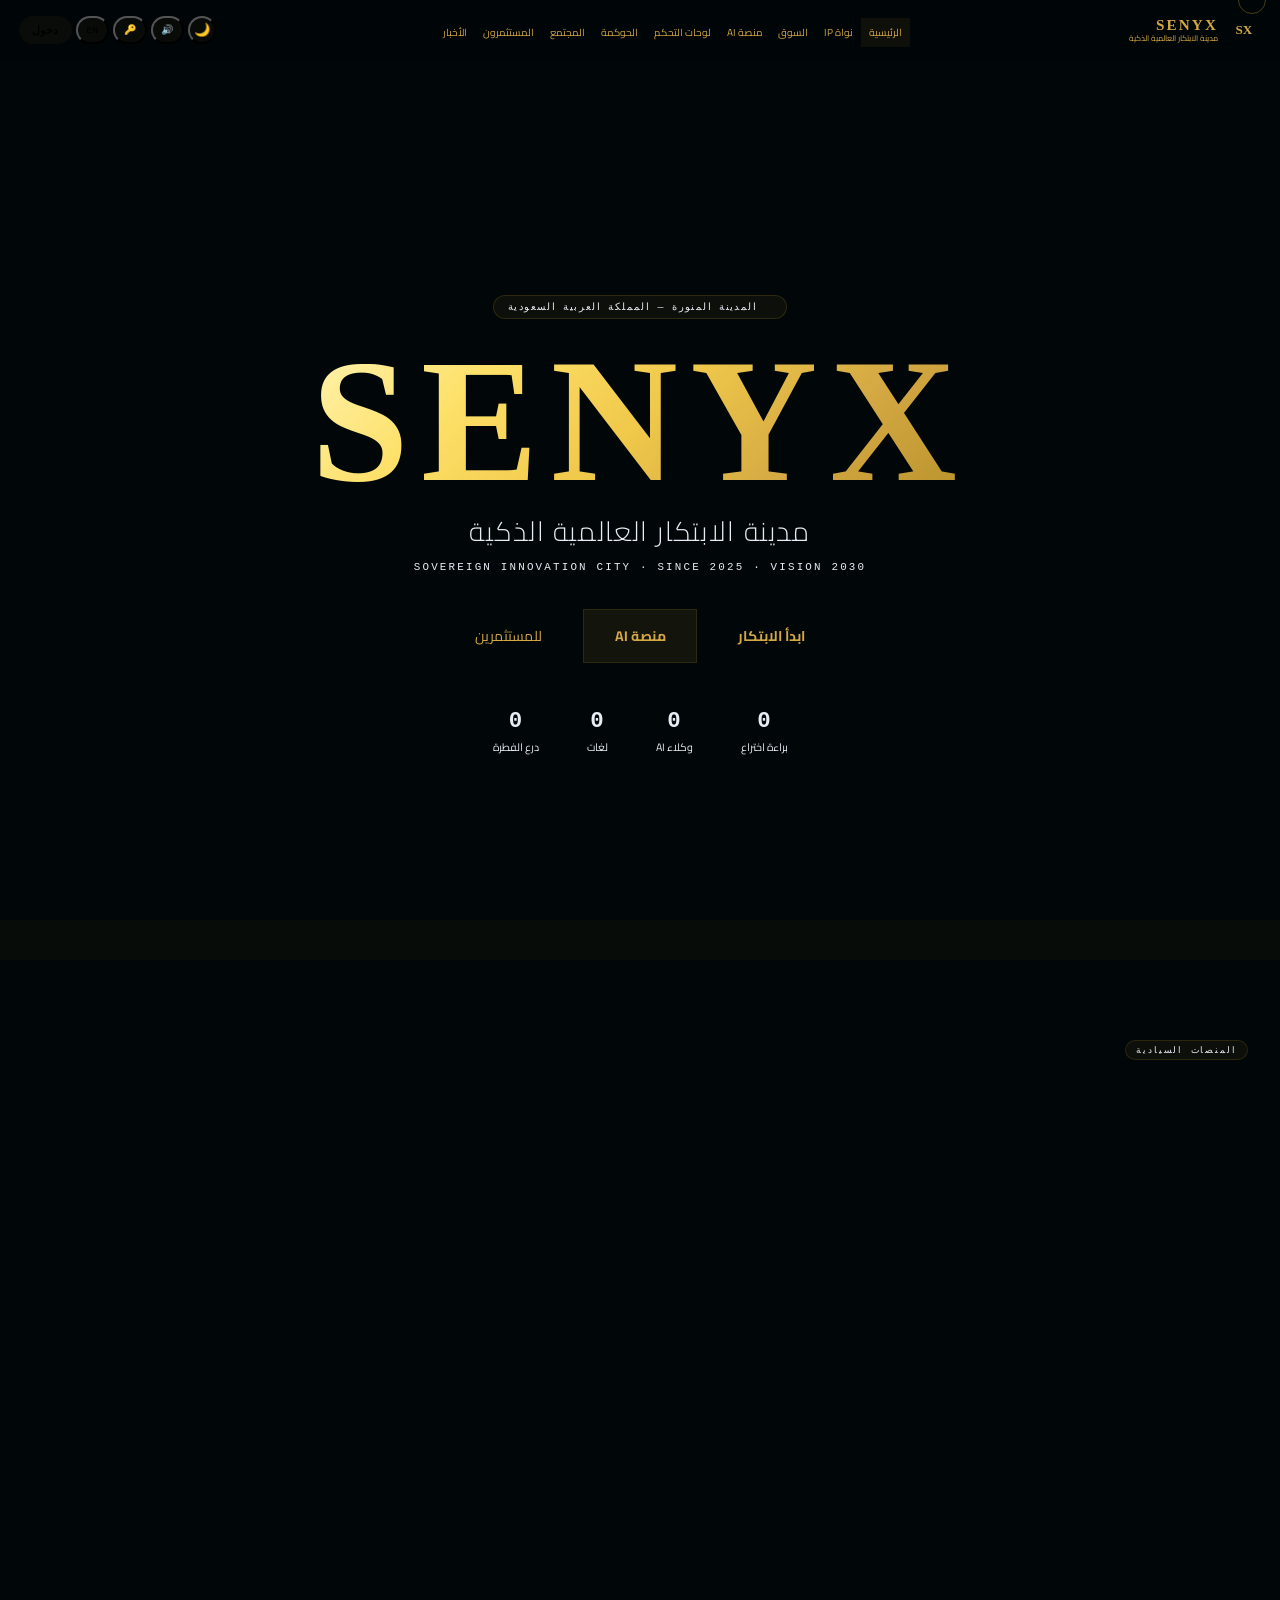
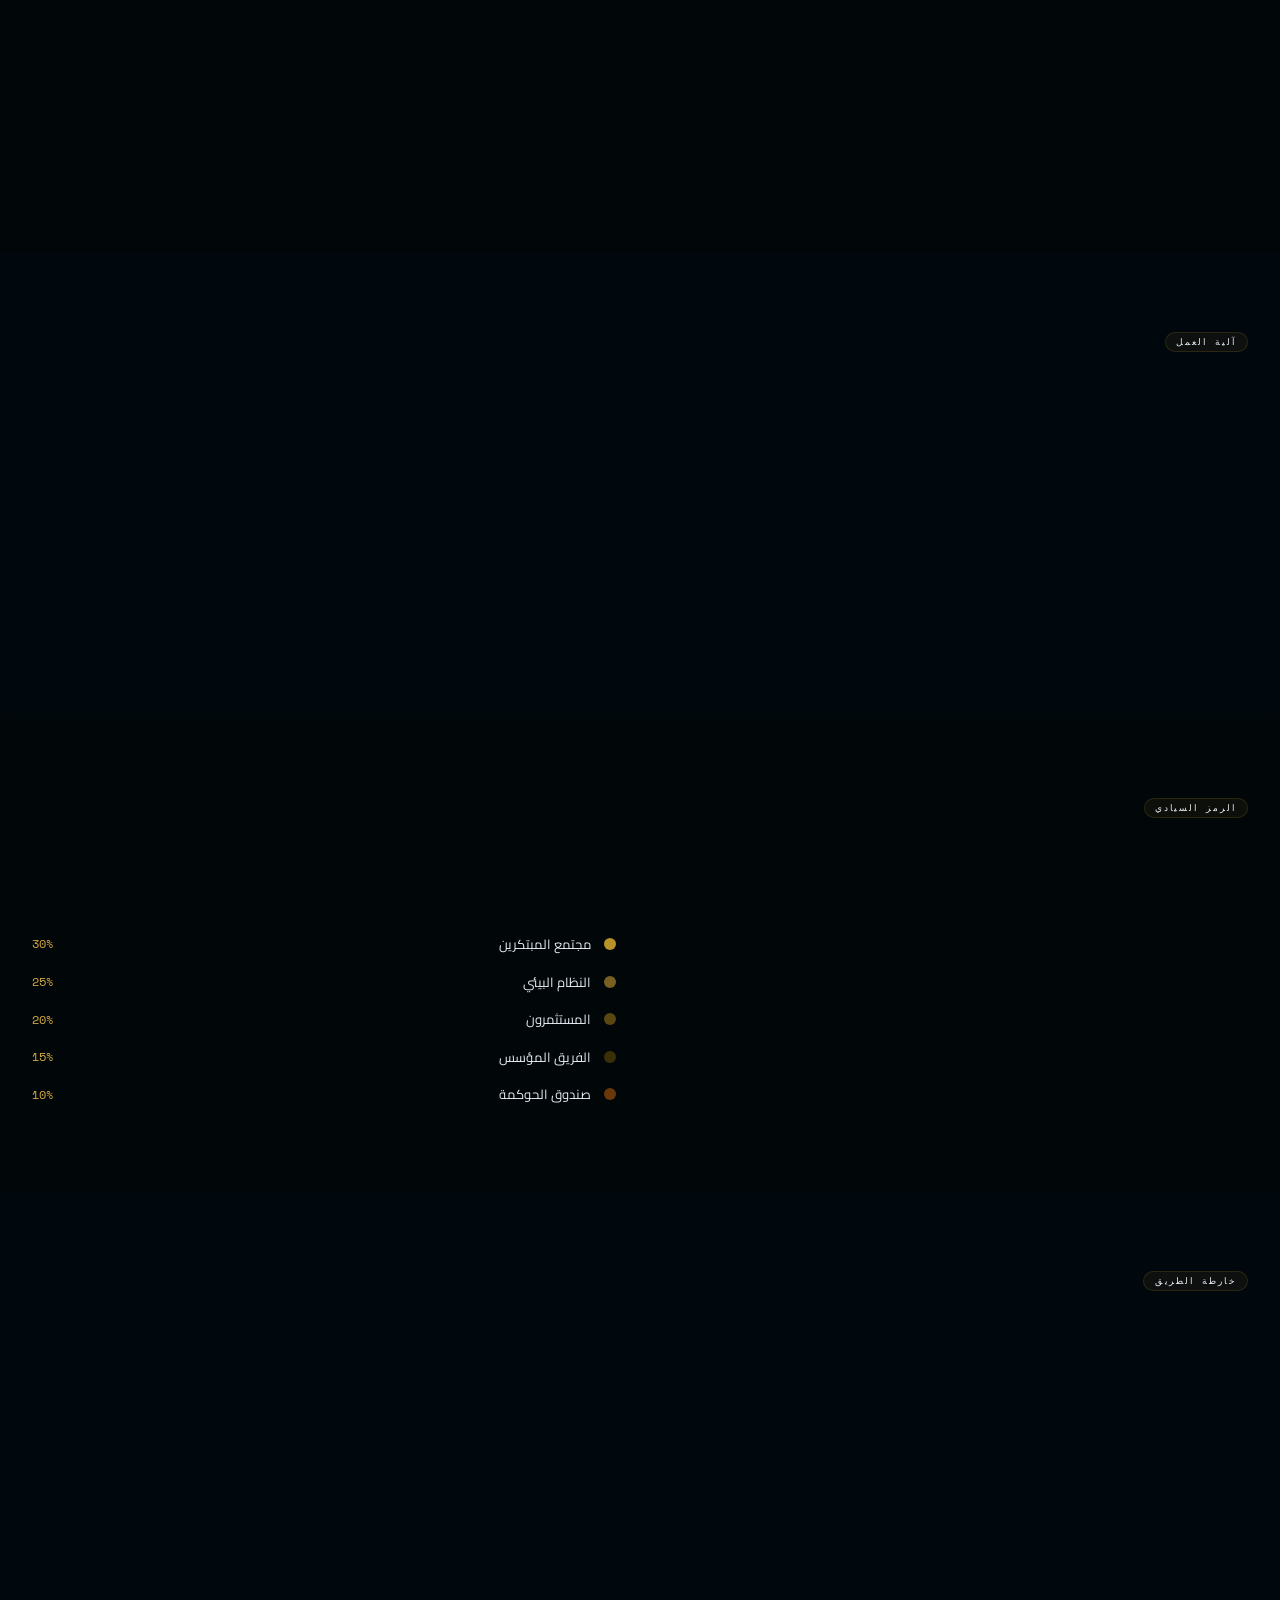
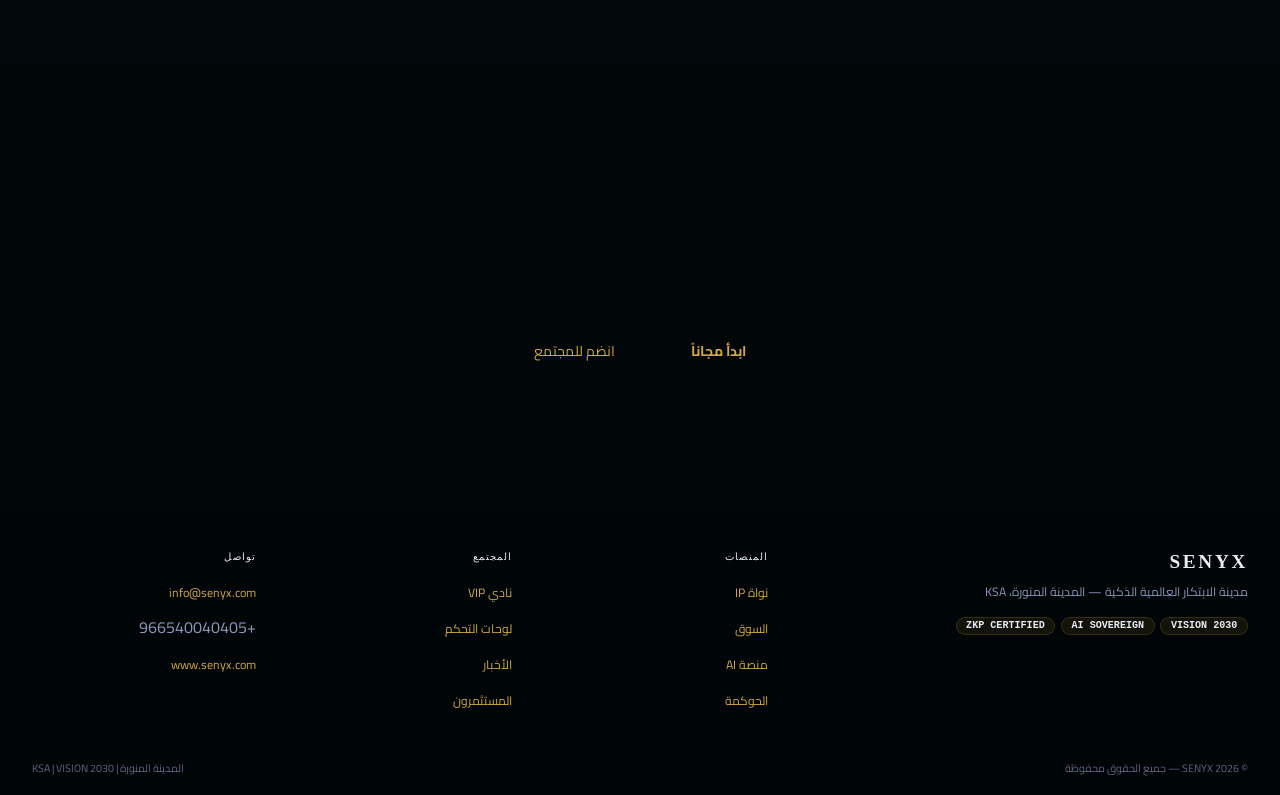
==== commit bd66496d: "Add files via upload" ====
--- a/index.html
+++ b/index.html
@@ -1,1141 +1,415 @@
 <!DOCTYPE html>
 
 <html lang="ar" dir="rtl">
-<head>
-<meta charset="UTF-8">
-<meta name="viewport" content="width=device-width,initial-scale=1">
-<title>SENYX — مدينة الابتكار العالمية الذكية</title>
-<meta name="theme-color" content="#b8922a">
-<meta name="apple-mobile-web-app-capable" content="yes">
-<meta name="apple-mobile-web-app-title" content="SENYX">
-<link rel="manifest" href="/manifest.json">
+<head><meta charset="UTF-8"><meta name="viewport" content="width=device-width,initial-scale=1">
+<title>SENYX — مدينة الابتكار العالمية الذكية | SENYX</title><meta name="theme-color" content="#b8922a">
+<meta name="apple-mobile-web-app-capable" content="yes"><link rel="manifest" href="/manifest.json">
 <link href="https://fonts.googleapis.com/css2?family=Cinzel:wght@400;700;900&family=Cairo:wght@300;400;600;700;900&family=Space+Mono:wght@400;700&display=swap" rel="stylesheet">
 <style>
-/* ═══ RESET ═══ */
 *,*::before,*::after{box-sizing:border-box;margin:0;padding:0}
 html{scroll-behavior:smooth}
-
-/* ═══ VARIABLES — DARK (DEFAULT) ═══ */
 :root{
-–bg:#02080f;–bg2:#040d17;–bg3:#060f1e;–bg4:#0a1628;
-–gold:#b8922a;–gold2:#d4a843;–gold3:#fde068;–gold4:#fff3b0;
-–silver:#8899bb;–white:#e8ecf5;
-–green:#22aa66;–red:#e03040;–orange:#e07020;
-–border:rgba(184,146,42,.18);–border2:rgba(184,146,42,.08);
-–r:6px;–r2:12px;
-–shadow:0 8px 40px rgba(0,0,0,.6);
+  --bg:#010608;--bg2:#020b12;--bg3:#031018;--bg4:#041520;
+  --g1:#b8922a;--g2:#d4a843;--g3:#f0c84a;--g4:#fde068;--g5:#fff3b0;
+  --w:#e8ecf5;--sv:#7888aa;--dim:#4a5870;
+  --red:#d03040;--green:#22a866;--orange:#d07020;
+  --bd:rgba(184,146,42,.16);--bd2:rgba(184,146,42,.07);
+  --r:7px;--r2:14px;--r3:20px;
+  --sh:0 8px 48px rgba(0,0,0,.7);
+  --sh2:0 0 40px rgba(184,146,42,.12);
 }
-
-/* ═══════════════════════════════════════
-THEME: LIGHT — فاتح حليبي ذهبي
-═══════════════════════════════════════ */
-body.theme-light {
-background: #f8f2e4 !important;
-color: #1a1008 !important;
-}
-body.theme-light * { transition: background-color .3s, color .3s, border-color .3s; }
-body.theme-light { –bg:#f8f2e4;–bg2:#ede5d0;–bg3:#e2d8c0;–bg4:#d5ccb0;–gold:#6a4808;–gold2:#885e10;–gold3:#a87620;–gold4:#4a3006;–silver:#4a3818;–white:#1a1008;–border:rgba(70,48,8,.22);–border2:rgba(70,48,8,.1); }
-body.theme-light .snyx-nav { background: rgba(235,224,200,.98) !important; border-bottom: 1px solid rgba(70,48,8,.18) !important; box-shadow: 0 2px 20px rgba(70,48,8,.12) !important; }
-body.theme-light .nav-links a { color: #5a4020 !important; }
-body.theme-light .nav-links a:hover, body.theme-light .nav-links a.active { color: #6a4808 !important; background: rgba(70,48,8,.08) !important; }
-body.theme-light .nav-logo-text { color: #6a4808 !important; }
-body.theme-light .nav-logo-sub { color: #8a6030 !important; }
-body.theme-light .hero-title { filter: drop-shadow(0 0 20px rgba(70,48,8,.3)) !important; }
-body.theme-light .hero-sub { color: #2a1808 !important; }
-body.theme-light .hero-tag { color: #7a5828 !important; }
-body.theme-light .hero-stat-num { color: #6a4808 !important; }
-body.theme-light .hero-stat-lbl { color: #7a5828 !important; }
-body.theme-light .hero-eyebrow { background: rgba(70,48,8,.07) !important; border-color: rgba(70,48,8,.2) !important; color: #6a4808 !important; }
-body.theme-light .pulse-dot { background: #6a4808 !important; }
-body.theme-light .ticker-wrap { background: rgba(70,48,8,.06) !important; border-color: rgba(70,48,8,.12) !important; }
-body.theme-light .ticker-item { color: #6a5030 !important; }
-body.theme-light .sec-tag { background: rgba(70,48,8,.07) !important; border-color: rgba(70,48,8,.18) !important; color: #6a4808 !important; }
-body.theme-light .sec-sub { color: #5a4020 !important; }
-body.theme-light .pcard { border-color: rgba(70,48,8,.15) !important; }
-body.theme-light .pcard-ipc { background: linear-gradient(135deg,rgba(70,48,8,.07),rgba(70,48,8,.02)) !important; }
-body.theme-light .pcard-mkt { background: linear-gradient(135deg,rgba(70,48,8,.07),rgba(70,48,8,.02)) !important; }
-body.theme-light .pcard-ai  { background: linear-gradient(135deg,rgba(70,48,8,.07),rgba(70,48,8,.02)) !important; }
-body.theme-light .pcard-gov { background: linear-gradient(135deg,rgba(70,48,8,.07),rgba(70,48,8,.02)) !important; }
-body.theme-light .pcard-name-ar { color: #1a1008 !important; }
-body.theme-light .pcard-desc { color: #5a4020 !important; }
-body.theme-light .step-num { background: linear-gradient(135deg,#885e10,#a87620) !important; }
-body.theme-light .step-title { color: #1a1008 !important; }
-body.theme-light .step-desc { color: #5a4020 !important; }
-body.theme-light .how-grid::before { background: linear-gradient(90deg,transparent,#885e10,#a87620,#885e10,transparent) !important; }
-body.theme-light .legend-name { color: #2a1808 !important; }
-body.theme-light .phase { background: #e2d8c0 !important; border-color: rgba(70,48,8,.18) !important; }
-body.theme-light .phase.active { border-color: #885e10 !important; box-shadow: 0 0 24px rgba(70,48,8,.15) !important; }
-body.theme-light .phase-title { color: #1a1008 !important; }
-body.theme-light .phase-date { color: #7a5828 !important; }
-body.theme-light .phase-items li { color: #5a4020 !important; }
-body.theme-light .phase-items li::before { color: #885e10 !important; }
-body.theme-light .sec-full { background: linear-gradient(180deg,#ede5d0,#e2d8c0) !important; }
-body.theme-light .glow-line { background: linear-gradient(90deg,transparent,#885e10,#a87620,#885e10,transparent) !important; }
-body.theme-light .snyx-footer { background: #ede5d0 !important; border-top-color: rgba(70,48,8,.15) !important; }
-body.theme-light .footer-brand { color: #6a4808 !important; }
-body.theme-light .footer-col-title { color: #885e10 !important; }
-body.theme-light .footer-sub { color: #7a5828 !important; }
-body.theme-light .footer-links a { color: #7a5828 !important; }
-body.theme-light .footer-bottom { color: #8a6838 !important; border-top-color: rgba(70,48,8,.1) !important; }
-body.theme-light .btn-lang { background: rgba(70,48,8,.07) !important; border-color: rgba(70,48,8,.2) !important; color: #6a4808 !important; }
-body.theme-light .btn-api { background: rgba(70,48,8,.07) !important; border-color: rgba(70,48,8,.2) !important; color: #6a4808 !important; }
-body.theme-light .btn-voice { background: rgba(70,48,8,.07) !important; border-color: rgba(70,48,8,.2) !important; color: #6a4808 !important; }
-body.theme-light .btn-theme { background: #e2d8c0 !important; border-color: rgba(70,48,8,.2) !important; }
-body.theme-light .theme-drop { background: #ede5d0 !important; border-color: rgba(70,48,8,.2) !important; }
-body.theme-light .theme-opt { color: #5a4020 !important; }
-body.theme-light .modal-overlay { background: rgba(50,30,0,.75) !important; }
-body.theme-light .modal-box { background: #ede5d0 !important; border-color: rgba(70,48,8,.2) !important; }
-body.theme-light .form-input { background: #e2d8c0 !important; border-color: rgba(70,48,8,.2) !important; color: #1a1008 !important; }
-body.theme-light #starsCanvas { opacity: .03 !important; }
-
-/* ═══════════════════════════════════════
-THEME: GOLD — ذهبي ملكي عميق
-═══════════════════════════════════════ */
-body.theme-gold {
-background: #050300 !important;
-color: #fff4c8 !important;
-}
-body.theme-gold { –bg:#050300;–bg2:#0c0900;–bg3:#141000;–bg4:#1c1600;–gold:#c89820;–gold2:#dca830;–gold3:#f0c040;–gold4:#ffd860;–silver:#b08820;–white:#fff4c8;–border:rgba(200,152,32,.3);–border2:rgba(200,152,32,.12); }
-body.theme-gold .snyx-nav { background: rgba(5,3,0,.96) !important; border-bottom: 1px solid rgba(200,152,32,.25) !important; }
-body.theme-gold .nav-logo-text { color: #f0c040 !important; }
-body.theme-gold .nav-logo-sub { color: #b08820 !important; }
-body.theme-gold .nav-links a { color: #b08820 !important; }
-body.theme-gold .nav-links a:hover, body.theme-gold .nav-links a.active { color: #dca830 !important; background: rgba(200,152,32,.1) !important; }
-body.theme-gold .hero-tag { color: #b08820 !important; }
-body.theme-gold .ticker-wrap { background: rgba(200,152,32,.06) !important; border-color: rgba(200,152,32,.15) !important; }
-body.theme-gold .ticker-item { color: #c89820 !important; }
-body.theme-gold .sec-full { background: linear-gradient(180deg,#0c0900,#141000) !important; }
-body.theme-gold .pcard-ipc,body.theme-gold .pcard-mkt,body.theme-gold .pcard-ai,body.theme-gold .pcard-gov { border-color: rgba(200,152,32,.2) !important; background: rgba(200,152,32,.05) !important; }
-body.theme-gold .pcard-desc { color: #c0a060 !important; }
-body.theme-gold .sec-sub { color: #b08820 !important; }
-body.theme-gold .step-num { background: linear-gradient(135deg,#c89820,#dca830) !important; color: #050300 !important; }
-body.theme-gold .step-desc { color: #b08820 !important; }
-body.theme-gold .phase { background: #141000 !important; border-color: rgba(200,152,32,.2) !important; }
-body.theme-gold .phase.active { border-color: #dca830 !important; box-shadow: 0 0 30px rgba(200,152,32,.15) !important; }
-body.theme-gold .phase-items li { color: #b08820 !important; }
-body.theme-gold .snyx-footer { background: #0c0900 !important; border-top-color: rgba(200,152,32,.2) !important; }
-body.theme-gold .footer-col-title { color: #dca830 !important; }
-body.theme-gold .footer-sub,body.theme-gold .footer-links a { color: #b08820 !important; }
-body.theme-gold .btn-lang,body.theme-gold .btn-api,body.theme-gold .btn-voice { border-color: rgba(200,152,32,.25) !important; color: #dca830 !important; }
-body.theme-gold .btn-theme { background: #141000 !important; border-color: rgba(200,152,32,.25) !important; }
-body.theme-gold .theme-drop { background: #0c0900 !important; border-color: rgba(200,152,32,.2) !important; }
-body.theme-gold .modal-box { background: #141000 !important; border-color: rgba(200,152,32,.2) !important; }
-body.theme-gold .form-input { background: #1c1600 !important; border-color: rgba(200,152,32,.2) !important; }
-
-/* ═══ BASE ═══ */
-body{
-background:var(–bg);color:var(–white);
-font-family:‘Cairo’,sans-serif;
-min-height:100vh;overflow-x:hidden;
-cursor:none;
-transition:background .4s,color .3s;
-}
-a{color:var(–gold2);text-decoration:none;transition:color .2s}
-a:hover{color:var(–gold3)}
-::-webkit-scrollbar{width:4px}
-::-webkit-scrollbar-track{background:var(–bg2)}
-::-webkit-scrollbar-thumb{background:var(–gold);border-radius:2px}
-::selection{background:rgba(184,146,42,.3);color:var(–gold3)}
-
-/* ═══ CURSOR ═══ */
-#cur{position:fixed;width:10px;height:10px;background:var(–gold);border-radius:50%;pointer-events:none;z-index:9999;transform:translate(-50%,-50%);mix-blend-mode:screen}
-#ring{position:fixed;width:32px;height:32px;border:1px solid rgba(184,146,42,.5);border-radius:50%;pointer-events:none;z-index:9998;transform:translate(-50%,-50%);transition:transform .15s}
-
-/* ═══ STARS ═══ */
-#starsCanvas{position:fixed;inset:0;z-index:0;pointer-events:none}
-
-/* ═══ NAV ═══ */
-.snyx-nav{
-position:fixed;top:0;left:0;right:0;z-index:1000;height:62px;
-display:flex;align-items:center;padding:0 1.5rem;gap:1rem;
-background:rgba(2,8,15,.92);backdrop-filter:blur(20px);
-border-bottom:1px solid var(–border);
-}
-.nav-logo{display:flex;align-items:center;gap:.6rem;text-decoration:none;flex-shrink:0}
-.nav-logo-mark{
-width:36px;height:36px;
-background:linear-gradient(135deg,var(–gold),var(–gold2));
+body{background:var(--bg);color:var(--w);font-family:'Cairo',sans-serif;min-height:100vh;overflow-x:hidden;cursor:none}
+a{color:var(--g2);text-decoration:none;transition:color .2s}
+a:hover{color:var(--g3)}
+::-webkit-scrollbar{width:3px}
+::-webkit-scrollbar-track{background:var(--bg2)}
+::-webkit-scrollbar-thumb{background:var(--g1);border-radius:2px}
+::selection{background:rgba(184,146,42,.25);color:var(--g4)}
+
+/* ══ CURSOR ══ */
+#cr{position:fixed;width:8px;height:8px;background:var(–g3);border-radius:50%;pointer-events:none;z-index:9998;transform:translate(-50%,-50%);mix-blend-mode:screen;transition:transform .1s}
+#rg{position:fixed;width:28px;height:28px;border:1px solid rgba(184,146,42,.4);border-radius:50%;pointer-events:none;z-index:9997;transform:translate(-50%,-50%)}
+
+/* ══ STAR CANVAS — always above content ══ */
+#sc{position:fixed;inset:0;z-index:2;pointer-events:none}
+
+/* ══ NAV ══ */
+.nav{position:fixed;top:0;left:0;right:0;z-index:1000;height:60px;
+display:flex;align-items:center;padding:0 1.2rem;gap:.8rem;
+background:rgba(1,6,8,.88);backdrop-filter:blur(28px);
+border-bottom:1px solid var(–bd)}
+.nav-logo{display:flex;align-items:center;gap:.55rem;text-decoration:none;flex-shrink:0}
+.nav-hex{width:34px;height:34px;background:linear-gradient(135deg,var(–g1),var(–g2));
 clip-path:polygon(50% 0%,100% 25%,100% 75%,50% 100%,0% 75%,0% 25%);
 display:flex;align-items:center;justify-content:center;
-font-family:‘Cinzel’,serif;font-weight:900;font-size:.85rem;color:var(–bg);
+font-family:‘Cinzel’,serif;font-weight:900;font-size:.82rem;color:var(–bg)}
+.nav-brand{font-family:‘Cinzel’,serif;font-size:.95rem;font-weight:700;color:var(–g4);letter-spacing:.14em}
+.nav-sub{font-size:.5rem;color:var(–sv);display:block;line-height:1.2}
+.nav-links{display:flex;align-items:center;gap:0;flex:1;justify-content:center;list-style:none}
+.nav-links a{padding:.3rem .5rem;border-radius:var(–r);font-size:.63rem;color:var(–sv);transition:all .18s;white-space:nowrap}
+.nav-links a:hover,.nav-links a.on{color:var(–g2);background:rgba(184,146,42,.08)}
+.nav-links a.on{border-bottom:2px solid var(–g1)}
+.nav-acts{display:flex;align-items:center;gap:.25rem;flex-shrink:0;position:relative}
+.nb{height:28px;padding:0 .55rem;border-radius:14px;border:1px solid var(–bd);
+background:rgba(184,146,42,.05);color:var(–g2);font-size:.62rem;cursor:pointer;
+font-family:‘Space Mono’,monospace;transition:all .18s;white-space:nowrap;
+display:flex;align-items:center;gap:.2rem}
+.nb:hover{background:rgba(184,146,42,.13);border-color:rgba(184,146,42,.35)}
+.nb-icon{width:28px;padding:0;justify-content:center;font-size:.82rem;border-radius:50%}
+.nb-login{background:linear-gradient(135deg,var(–g1),var(–g2));color:var(–bg);
+border-color:transparent;font-family:‘Cairo’,sans-serif;font-weight:700;font-size:.66rem;padding:0 .7rem}
+.nb-login:hover{box-shadow:0 4px 18px rgba(184,146,42,.4);transform:translateY(-1px)}
+.td{position:fixed;top:66px;background:rgba(3,16,24,.96);border:1px solid var(–bd);
+border-radius:var(–r2);padding:.55rem;display:none;flex-direction:column;gap:.25rem;
+min-width:138px;z-index:3000;box-shadow:var(–sh);backdrop-filter:blur(20px)}
+.td.on{display:flex}
+.td-hd{font-family:‘Space Mono’,monospace;font-size:.55rem;color:var(–g1);
+letter-spacing:.12em;padding:.1rem .35rem;opacity:.8}
+.to{display:flex;align-items:center;gap:.55rem;padding:.38rem .6rem;border-radius:var(–r);
+cursor:pointer;font-size:.76rem;color:var(–sv);transition:all .18s;
+border:1px solid transparent;font-family:‘Cairo’,sans-serif}
+.to:hover,.to.on{background:rgba(184,146,42,.09);color:var(–g2);border-color:var(–bd)}
+.to.on{font-weight:700}
+.ts{width:15px;height:15px;border-radius:50%;flex-shrink:0}
+
+/* ══ THEMES ══ */
+body.lt{–bg:#f8f3e8;–bg2:#f0e8d4;–bg3:#e6dbc4;–bg4:#d8ceб8;
+–g1:#6a4a08;–g2:#8a6010;–g3:#aa7820;–g4:#6a4808;
+–w:#1a1008;–sv:#5a4828;–dim:#8a7050;
+–bd:rgba(80,52,8,.22);–bd2:rgba(80,52,8,.1)}
+body.lt{background:#f8f3e8}
+body.lt .nav{background:rgba(240,230,210,.92)}
+body.lt #sc{opacity:.18}
+body.lt .card,.lt .pcard,.lt .phase,.lt .chat-box,.lt .sidebar-widget{background:rgba(240,230,210,.7)!important}
+
+body.gd{–bg:#050300;–bg2:#0c0800;–bg3:#141000;–bg4:#1c1600;
+–g1:#c89820;–g2:#dca830;–g3:#f0c040;–g4:#ffd060;
+–w:#fff4c0;–sv:#b09020;
+–bd:rgba(200,152,32,.28);–bd2:rgba(200,152,32,.1)}
+body.gd{background:#050300}
+body.gd .nav{background:rgba(5,3,0,.92)}
+
+/* ══ PAGE ══ */
+.pw{position:relative;z-index:3;padding-top:60px}
+
+/* ══ SECTIONS ══ */
+.sec{padding:4.5rem 2rem;max-width:1300px;margin:0 auto}
+.sf{padding:4.5rem 0;position:relative;z-index:3;background:rgba(2,11,18,.5);backdrop-filter:blur(6px)}
+.si{max-width:1300px;margin:0 auto;padding:0 2rem}
+.stag{display:inline-block;font-family:‘Space Mono’,monospace;font-size:.58rem;
+color:var(–g1);letter-spacing:.2em;background:rgba(184,146,42,.07);
+border:1px solid rgba(184,146,42,.18);padding:.2rem .65rem;border-radius:20px;margin-bottom:.7rem}
+.sh1{font-family:‘Cinzel’,serif;font-size:clamp(1.7rem,4vw,3rem);font-weight:700;
+background:linear-gradient(135deg,var(–g5),var(–g4),var(–g2));
+-webkit-background-clip:text;-webkit-text-fill-color:transparent;background-clip:text;
+margin-bottom:.7rem;line-height:1.2}
+.sub{font-size:.88rem;color:#b0bcd0;line-height:1.95;max-width:640px}
+
+/* ══ CARDS — translucent so stars show through ══ */
+.card{background:rgba(3,16,24,.55);border:1px solid var(–bd);border-radius:var(–r2);
+padding:1.4rem;transition:all .3s;backdrop-filter:blur(14px)}
+.card:hover{border-color:rgba(184,146,42,.35);box-shadow:var(–sh2)}
+.pcard{border-radius:var(–r2);padding:2rem;transition:all .35s;text-decoration:none;
+color:inherit;display:block;border:1px solid var(–bd);
+background:rgba(3,16,24,.5);backdrop-filter:blur(14px)}
+.pcard:hover{transform:translateY(-7px);border-color:rgba(184,146,42,.38);box-shadow:var(–sh2)}
+
+/* ══ BUTTONS ══ */
+.bp{background:linear-gradient(135deg,var(–g1),var(–g2));color:var(–bg);
+border:none;padding:.62rem 1.35rem;border-radius:var(–r);font-weight:700;
+font-size:.8rem;cursor:pointer;font-family:inherit;transition:all .22s;
+display:inline-flex;align-items:center;gap:.4rem;text-decoration:none}
+.bp:hover{box-shadow:0 6px 28px rgba(184,146,42,.45);transform:translateY(-2px);color:var(–bg)}
+.bo{background:transparent;border:1px solid var(–bd);color:var(–sv);
+padding:.6rem 1.3rem;border-radius:var(–r);font-size:.8rem;cursor:pointer;
+font-family:inherit;transition:all .22s;text-decoration:none;display:inline-flex;align-items:center}
+.bo:hover{border-color:var(–g1);color:var(–g2)}
+
+/* ══ CHAT ══ */
+.chat-box{border:1px solid var(–bd);border-radius:var(–r2);display:flex;
+flex-direction:column;overflow:hidden;background:rgba(2,10,16,.6);backdrop-filter:blur(16px)}
+.ch{padding:.8rem 1.1rem;border-bottom:1px solid var(–bd);
+display:flex;align-items:center;gap:.65rem;font-size:.8rem;font-weight:700;
+background:rgba(184,146,42,.03)}
+.cb{flex:1;overflow-y:auto;padding:.9rem;display:flex;flex-direction:column;gap:.65rem;min-height:160px}
+.mu{align-self:flex-end;max-width:85%;background:rgba(184,146,42,.1);
+border:1px solid rgba(184,146,42,.22);color:var(–w);padding:.65rem .95rem;
+border-radius:var(–r2);font-size:.8rem;line-height:1.75}
+.ma{align-self:flex-start;max-width:88%;background:rgba(3,16,24,.7);
+border:1px solid var(–bd);color:#c0cce0;padding:.65rem .95rem;
+border-radius:var(–r2);font-size:.8rem;line-height:1.75;backdrop-filter:blur(8px)}
+.spk{background:rgba(184,146,42,.06);border:1px solid var(–bd);color:var(–g2);
+width:22px;height:22px;border-radius:50%;cursor:pointer;font-size:.6rem;
+display:flex;align-items:center;justify-content:center;transition:all .18s}
+.spk:hover{background:rgba(184,146,42,.18)}
+.cf{padding:.7rem;border-top:1px solid var(–bd);display:flex;gap:.45rem;
+background:rgba(184,146,42,.015)}
+.ci{flex:1;background:rgba(2,10,16,.65);border:1px solid var(–bd);color:var(–w);
+padding:.5rem .85rem;border-radius:var(–r);font-size:.8rem;font-family:inherit;
+outline:none;transition:border-color .18s;backdrop-filter:blur(4px)}
+.ci:focus{border-color:var(–g1)}
+.ci::placeholder{color:var(–dim)}
+.cs{background:linear-gradient(135deg,var(–g1),var(–g2));color:var(–bg);
+border:none;padding:.5rem .95rem;border-radius:var(–r);font-weight:700;
+font-size:.76rem;cursor:pointer;font-family:inherit;transition:all .18s;white-space:nowrap}
+.cs:hover{box-shadow:0 4px 16px rgba(184,146,42,.4)}
+.mb{background:rgba(184,146,42,.05);border:1px solid rgba(184,146,42,.2);color:var(–g2);
+width:32px;height:32px;border-radius:50%;cursor:pointer;font-size:.88rem;
+display:flex;align-items:center;justify-content:center;flex-shrink:0;transition:all .18s}
+.mb.rc{background:rgba(208,48,64,.25);border-color:rgba(208,48,64,.5);
+animation:rp 1s infinite}
+@keyframes rp{0%,100%{box-shadow:0 0 0 0 rgba(208,48,64,.4)}50%{box-shadow:0 0 0 7px rgba(208,48,64,0)}}
+
+/* ══ FORMS ══ */
+.fg{margin-bottom:1rem}
+.fl{display:block;font-size:.73rem;color:#8898b8;margin-bottom:.32rem}
+.fi{width:100%;background:rgba(2,10,16,.6);border:1px solid var(–bd);color:var(–w);
+padding:.62rem .88rem;border-radius:var(–r);font-size:.8rem;font-family:inherit;
+outline:none;transition:border-color .18s;backdrop-filter:blur(4px)}
+.fi:focus{border-color:var(–g1)}
+.fi::placeholder{color:var(–dim)}
+.fi option{background:#031018}
+
+/* ══ TABLE ══ */
+.tbl{width:100%;border-collapse:collapse;font-size:.8rem}
+.tbl th{padding:.65rem 1rem;text-align:right;font-weight:700;font-family:‘Space Mono’,monospace;
+font-size:.67rem;letter-spacing:.05em;color:var(–g2);border-bottom:1px solid var(–bd);
+background:rgba(184,146,42,.04)}
+.tbl td{padding:.6rem 1rem;border-bottom:1px solid rgba(255,255,255,.04);color:#b0bcd0;vertical-align:middle}
+.tbl tr:hover td{background:rgba(184,146,42,.03)}
+
+/* ══ MISC ══ */
+.badge{display:inline-block;padding:.16rem .6rem;border-radius:20px;font-size:.63rem;font-weight:700;font-family:‘Space Mono’,monospace}
+.bg{background:rgba(184,146,42,.1);color:var(–g2);border:1px solid rgba(184,146,42,.22)}
+.br{background:rgba(208,48,64,.1);color:#d05060;border:1px solid rgba(208,48,64,.22)}
+.bl{background:rgba(34,168,102,.1);color:#22a866;border:1px solid rgba(34,168,102,.22)}
+.pd{width:7px;height:7px;border-radius:50%;background:var(–g2);display:inline-block;
+animation:pd 2.2s infinite}
+@keyframes pd{0%,100%{box-shadow:0 0 0 0 rgba(184,146,42,.5)}50%{box-shadow:0 0 0 5px rgba(184,146,42,0)}}
+.gln{height:1px;background:linear-gradient(90deg,transparent,var(–g1),var(–g2),var(–g1),transparent)}
+.reveal{opacity:0;transform:translateY(24px);transition:opacity .65s,transform .65s}
+.reveal.vis{opacity:1;transform:translateY(0)}
+.ldr{width:16px;height:16px;border-radius:50%;border:2px solid var(–bd);border-top-color:var(–g1);animation:sp .7s linear infinite;display:inline-block}
+@keyframes sp{to{transform:rotate(360deg)}}
+.pb{height:6px;background:rgba(255,255,255,.06);border-radius:3px;overflow:hidden;margin:.3rem 0}
+.pf{height:100%;background:linear-gradient(90deg,var(–g1),var(–g2));border-radius:3px;transition:width 1.2s ease}
+.ticker-wrap{overflow:hidden;white-space:nowrap;background:rgba(184,146,42,.04);
+border-top:1px solid var(–bd);border-bottom:1px solid var(–bd);padding:.32rem 0;
+position:absolute;bottom:0;left:0;right:0;z-index:4}
+.ticker-inner{display:inline-block;animation:tk 50s linear infinite}
+@keyframes tk{from{transform:translateX(0)}to{transform:translateX(-50%)}}
+.ticker-item{display:inline-block;padding:0 2.5rem;font-family:‘Space Mono’,monospace;
+font-size:.7rem;color:#c0cce0}
+
+/* ══ MODAL ══ */
+.mo{position:fixed;inset:0;z-index:2000;background:rgba(0,0,0,.82);
+backdrop-filter:blur(10px);display:none;align-items:center;justify-content:center;padding:1rem}
+.mo.on{display:flex}
+.mb2{background:rgba(3,16,24,.94);border:1px solid var(–bd);border-radius:var(–r2);
+padding:1.8rem;width:100%;max-width:480px;position:relative;
+box-shadow:var(–sh);animation:mi .28s ease;backdrop-filter:blur(24px)}
+@keyframes mi{from{opacity:0;transform:scale(.96) translateY(16px)}to{opacity:1;transform:scale(1) translateY(0)}}
+.mc{position:absolute;top:.9rem;left:1rem;background:transparent;border:none;
+color:var(–sv);font-size:1rem;cursor:pointer;transition:color .18s}
+.mc:hover{color:var(–red)}
+.mt{font-family:‘Cinzel’,serif;font-size:1rem;font-weight:700;color:var(–g4);
+margin-bottom:1.2rem;padding-left:1.4rem}
+
+/* ══ SVG ICONS ══ */
+.icon{display:inline-flex;align-items:center;justify-content:center;
+filter:drop-shadow(0 0 10px rgba(184,146,42,.5))}
+@keyframes float{0%,100%{transform:translateY(0)}50%{transform:translateY(-6px)}}
+@keyframes glow{0%,100%{filter:drop-shadow(0 0 6px rgba(184,146,42,.4))}50%{filter:drop-shadow(0 0 22px rgba(212,168,67,.9))}}
+.icon{animation:float 4s ease-in-out infinite,glow 3s ease-in-out infinite}
+
+/* ══ FOOTER ══ */
+.ft{background:rgba(1,6,8,.7);border-top:1px solid var(–bd);
+padding:2.8rem 2rem 1.4rem;position:relative;z-index:3;backdrop-filter:blur(16px)}
+.ftg{max-width:1300px;margin:0 auto;display:grid;grid-template-columns:2fr 1fr 1fr 1fr;gap:2rem}
+.fb{font-family:‘Cinzel’,serif;font-size:1.2rem;font-weight:900;color:var(–g4);letter-spacing:.14em;margin-bottom:.45rem}
+.fct{font-family:‘Space Mono’,monospace;font-size:.63rem;color:var(–g1);letter-spacing:.1em;margin-bottom:.8rem}
+.fl2{list-style:none;display:flex;flex-direction:column;gap:.38rem}
+.fl2 a{font-size:.76rem;color:var(–sv)}
+.fl2 a:hover{color:var(–g2)}
+.fbot{max-width:1300px;margin:1.8rem auto 0;padding-top:.9rem;
+border-top:1px solid var(–bd2);display:flex;justify-content:space-between;
+font-size:.67rem;color:#5a6880}
+
+/* ══ RESPONSIVE ══ */
+@media(max-width:900px){.nav-links{display:none}.ftg{grid-template-columns:1fr 1fr}}
+@media(max-width:600px){.sec{padding:3rem 1rem}.ftg{grid-template-columns:1fr}}
+
+.hero{min-height:100vh;display:flex;flex-direction:column;align-items:center;justify-content:center;text-align:center;padding:7rem 2rem 5rem;position:relative;overflow:hidden}
+.hero::before{content:’’;position:absolute;inset:0;background:radial-gradient(ellipse 80% 60% at 50% 30%,rgba(184,146,42,.06),transparent 65%);pointer-events:none}
+.he{display:inline-flex;align-items:center;gap:.5rem;background:rgba(184,146,42,.07);border:1px solid rgba(184,146,42,.2);padding:.3rem .9rem;border-radius:20px;margin-bottom:1.6rem;font-family:‘Space Mono’,monospace;font-size:.62rem;color:var(–g1);letter-spacing:.14em;animation:fid .9s ease .2s both}
+@keyframes fid{from{opacity:0;transform:translateY(-18px)}to{opacity:1;transform:translateY(0)}}
+.ht{font-family:‘Cinzel’,serif;font-size:clamp(4rem,16vw,11rem);font-weight:900;letter-spacing:.07em;line-height:.88;margin-bottom:.4rem;background:linear-gradient(135deg,#fff3b0,#fde068,#f0c84a,#d4a843,#b8922a);-webkit-background-clip:text;-webkit-text-fill-color:transparent;background-clip:text;animation:hgl 3.5s ease-in-out infinite alternate}
+@keyframes hgl{from{filter:drop-shadow(0 0 18px rgba(184,146,42,.25))}to{filter:drop-shadow(0 0 55px rgba(184,146,42,.65))}}
+.hs{font-size:clamp(1.1rem,2.5vw,1.7rem);color:var(–w);font-weight:300;letter-spacing:.06em;margin-bottom:.3rem;animation:fiu .8s ease .4s both}
+.htag{font-family:‘Space Mono’,monospace;font-size:.68rem;color:var(–sv);letter-spacing:.2em;margin-bottom:2.2rem;animation:fiu .8s ease .5s both}
+@keyframes fiu{from{opacity:0;transform:translateY(18px)}to{opacity:1;transform:translateY(0)}}
+.hbtns{display:flex;gap:.7rem;justify-content:center;flex-wrap:wrap;margin-bottom:2.8rem;animation:fiu .8s ease .6s both}
+.hst{display:flex;gap:3rem;justify-content:center;flex-wrap:wrap;animation:fiu .8s ease .7s both}
+.hsn{font-family:‘Space Mono’,monospace;font-size:1.4rem;font-weight:700;color:var(–g4)}
+.hsl{font-size:.67rem;color:var(–sv);margin-top:.2rem}
+.pg2{display:grid;grid-template-columns:repeat(2,1fr);gap:1.4rem}
+.hw2{display:grid;grid-template-columns:repeat(4,1fr);gap:1.2rem;position:relative}
+.hw2::before{content:’’;position:absolute;top:38px;right:12%;left:12%;height:1px;background:linear-gradient(90deg,transparent,var(–g1),var(–g2),var(–g1),transparent)}
+.st2{text-align:center;padding:1.4rem;position:relative;z-index:1}
+.stn{width:46px;height:46px;border-radius:50%;background:linear-gradient(135deg,var(–g1),var(–g2));color:var(–bg);font-family:‘Cinzel’,serif;font-weight:900;font-size:1rem;display:flex;align-items:center;justify-content:center;margin:0 auto .9rem;box-shadow:0 0 22px rgba(184,146,42,.28)}
+.dnt{position:relative;width:200px;height:200px;margin:0 auto}
+.dnt svg{transform:rotate(-90deg)}
+.dc{position:absolute;inset:0;display:flex;flex-direction:column;align-items:center;justify-content:center}
+.dv{font-family:‘Space Mono’,monospace;font-size:1.4rem;font-weight:700;color:var(–g4)}
+.rm2{display:grid;grid-template-columns:repeat(4,1fr);gap:1rem}
+.ph2{border-radius:var(–r2);padding:1.3rem;border:1px solid var(–bd);background:rgba(3,16,24,.5);backdrop-filter:blur(12px);transition:all .28s;position:relative}
+.ph2:hover{transform:translateY(-3px)}
+.ph2.act{border-color:var(–g1);box-shadow:0 0 28px rgba(184,146,42,.09)}
+@media(max-width:900px){.pg2{grid-template-columns:1fr}.hw2{grid-template-columns:repeat(2,1fr)}.hw2::before{display:none}.rm2{grid-template-columns:repeat(2,1fr)}}
+@media(max-width:600px){.rm2{grid-template-columns:1fr}}
+</style></head>
+
+<body><canvas id="sc"></canvas><div id="cr"></div><div id="rg"></div><nav class="nav"><a href="index.html" class="nav-logo"><div class="nav-hex">SX</div><div><div class="nav-brand">SENYX</div><span class="nav-sub" data-ar="مدينة الابتكار العالمية الذكية" data-en="Sovereign Innovation City">مدينة الابتكار العالمية الذكية</span></div></a><ul class="nav-links"><li><a href="index.html" class='on' data-ar="الرئيسية" data-en="Home">الرئيسية</a></li><li><a href="ipccore.html"  data-ar="نواة IP" data-en="IP Core">نواة IP</a></li><li><a href="market.html"  data-ar="السوق" data-en="Market">السوق</a></li><li><a href="ai-platform.html"  data-ar="منصة AI" data-en="AI Platform">منصة AI</a></li><li><a href="dashboards.html"  data-ar="لوحات التحكم" data-en="Dashboards">لوحات التحكم</a></li><li><a href="governance.html"  data-ar="الحوكمة" data-en="Governance">الحوكمة</a></li><li><a href="community.html"  data-ar="المجتمع" data-en="Community">المجتمع</a></li><li><a href="investor.html"  data-ar="المستثمرون" data-en="Investors">المستثمرون</a></li><li><a href="news.html"  data-ar="الأخبار" data-en="News">الأخبار</a></li></ul><div class="nav-acts"><button class="nb nb-icon" id="tBtn" onclick="toggleTD(event)">🌙</button><div class="td" id="tDrop"><div class="td-hd">THEME</div><div class="to on" data-t="dark" onclick="setTheme('dark')"><span class="ts" style="background:#010608;border:2px solid #b8922a"></span><span>🌙 داكن</span></div><div class="to" data-t="lt" onclick="setTheme('lt')"><span class="ts" style="background:#f8f3e8;border:2px solid #8a6010"></span><span>☀️ فاتح</span></div><div class="to" data-t="gd" onclick="setTheme('gd')"><span class="ts" style="background:#050300;border:2px solid #dca830"></span><span>👑 ذهبي</span></div></div><button class="nb" id="vNb" onclick="openM('voice')">🔊</button><button class="nb" id="aNb" onclick="openM('api')">🔑</button><button class="nb" id="lBtn" onclick="toggleL()">EN</button><button class="nb nb-login" onclick="openM('login')"><span data-ar="دخول" data-en="Login">دخول</span></button></div></nav><div class="pw">
+<section class="hero">
+  <div class="he"><span class="pd"></span><span data-ar="المدينة المنورة — المملكة العربية السعودية" data-en="Al-Madinah Al-Munawarah — Saudi Arabia">المدينة المنورة — المملكة العربية السعودية</span></div>
+  <h1 class="ht">SENYX</h1>
+  <p class="hs" data-ar="مدينة الابتكار العالمية الذكية" data-en="Sovereign Innovation City">مدينة الابتكار العالمية الذكية</p>
+  <p class="htag">SOVEREIGN INNOVATION CITY · SINCE 2025 · VISION 2030</p>
+  <div class="hbtns">
+    <a href="ipccore.html" class="bp" style="font-size:.88rem;padding:.82rem 1.9rem" data-ar="ابدأ الابتكار" data-en="Start Innovating">ابدأ الابتكار</a>
+    <a href="ai-platform.html" class="bp" style="font-size:.88rem;padding:.82rem 1.9rem;background:rgba(184,146,42,.1);color:var(--g2);box-shadow:none;border:1px solid var(--bd)" data-ar="منصة AI" data-en="AI Platform">منصة AI</a>
+    <a href="investor.html" class="bo" style="font-size:.88rem;padding:.82rem 1.9rem" data-ar="للمستثمرين" data-en="For Investors">للمستثمرين</a>
+  </div>
+  <div class="hst">
+    <div><div class="hsn" data-n="135000000" data-suf="+">0</div><div class="hsl" data-ar="براءة اختراع" data-en="Patents">براءة اختراع</div></div>
+    <div><div class="hsn" data-n="9">0</div><div class="hsl" data-ar="وكلاء AI" data-en="AI Agents">وكلاء AI</div></div>
+    <div><div class="hsn" data-n="8">0</div><div class="hsl" data-ar="لغات" data-en="Languages">لغات</div></div>
+    <div><div class="hsn" data-n="100" data-suf="%">0</div><div class="hsl" data-ar="درع الفطرة" data-en="Fitrah Shield">درع الفطرة</div></div>
+  </div>
+  <div class="ticker-wrap"><div class="ticker-inner" id="tki"></div></div>
+</section>
+
+<section class="sec">
+  <div class="stag" data-ar="المنصات السيادية" data-en="Sovereign Platforms">المنصات السيادية</div>
+  <h2 class="sh1">Four Pillars of Sovereignty</h2>
+  <p class="sub reveal" style="margin-bottom:2.4rem" data-ar="كل منصة نظام بيئي متكامل — مترابط، مدعوم بالذكاء الاصطناعي، محكوم بالفطرة الإنسانية." data-en="Each platform is a complete ecosystem — interconnected, AI-powered, governed by human Fitrah.">كل منصة نظام بيئي متكامل — مترابط، مدعوم بالذكاء الاصطناعي، محكوم بالفطرة الإنسانية.</p>
+  <div class="pg2">
+    <a href="ipccore.html" class="pcard reveal"><div class="icon" style="width:68px;height:68px;margin-bottom:.9rem"><svg viewBox="0 0 72 72" fill="none"><defs><linearGradient id="gi" x1="0%" y1="0%" x2="100%" y2="100%"><stop offset="0%" stop-color="#fff3b0"/><stop offset="50%" stop-color="#d4a843"/><stop offset="100%" stop-color="#b8922a"/></linearGradient></defs><polygon points="36,4 64,20 64,52 36,68 8,52 8,20" fill="none" stroke="url(#gi)" stroke-width="1" opacity=".28"><animateTransform attributeName="transform" type="rotate" from="0 36 36" to="360 36 36" dur="24s" repeatCount="indefinite"/></polygon><polygon points="36,10 58,23 58,49 36,62 14,49 14,23" fill="none" stroke="url(#gi)" stroke-width="1.4" opacity=".55"><animateTransform attributeName="transform" type="rotate" from="360 36 36" to="0 36 36" dur="16s" repeatCount="indefinite"/></polygon><polygon points="36,17 52,26 52,46 36,55 20,46 20,26" fill="url(#gi)" opacity=".06"/><polygon points="36,17 52,26 52,46 36,55 20,46 20,26" fill="none" stroke="url(#gi)" stroke-width="1.8"/><polygon points="36,24 45,29 45,43 36,48 27,43 27,29" fill="url(#gi)" opacity=".88"/><circle cx="36" cy="4" r="1.8" fill="#fde068"/><circle cx="64" cy="20" r="1.8" fill="#fde068"/><circle cx="64" cy="52" r="1.8" fill="#fde068"/><circle cx="36" cy="68" r="1.8" fill="#fde068"/><circle cx="8" cy="52" r="1.8" fill="#fde068"/><circle cx="8" cy="20" r="1.8" fill="#fde068"/></svg></div><div style="font-family:'Cinzel',serif;font-size:.9rem;font-weight:700;color:var(--g3);margin-bottom:.2rem">IP CORE PLATFORM</div><div style="font-weight:700;color:var(--w);margin-bottom:.65rem;font-size:.88rem" data-ar="نواة الملكية الفكرية السيادية" data-en="Sovereign IP Core">نواة الملكية الفكرية السيادية</div><p style="font-size:.77rem;color:#a8b8cc;line-height:1.9;margin-bottom:1.1rem" data-ar="فحص 135M+ براءة فورياً، تحليل دلالي بـ 8 لغات، شهادات ZKP مشفرة، مسار ISP رباعي." data-en="Search 135M+ patents instantly, 8-language semantic analysis, ZKP certificates, 4-stage ISP.">فحص 135M+ براءة فورياً، تحليل دلالي بـ 8 لغات، شهادات ZKP مشفرة، مسار ISP رباعي.</p><span style="font-family:'Space Mono',monospace;font-size:.67rem;color:var(--g2)" data-ar="استكشف ◄" data-en="Explore ►">استكشف ◄</span></a>
+    <a href="market.html" class="pcard reveal"><div class="icon" style="width:68px;height:68px;margin-bottom:.9rem"><svg viewBox="0 0 72 72" fill="none"><defs><linearGradient id="gm" x1="0%" y1="100%" x2="100%" y2="0%"><stop offset="0%" stop-color="#b8922a"/><stop offset="100%" stop-color="#fde068"/></linearGradient></defs><line x1="9" y1="66" x2="63" y2="66" stroke="url(#gm)" stroke-width="2" opacity=".4"/><line x1="9" y1="9" x2="9" y2="66" stroke="url(#gm)" stroke-width="2" opacity=".4"/><line x1="9" y1="52" x2="63" y2="52" stroke="url(#gm)" stroke-width="1" opacity=".12"/><line x1="9" y1="38" x2="63" y2="38" stroke="url(#gm)" stroke-width="1" opacity=".12"/><line x1="9" y1="24" x2="63" y2="24" stroke="url(#gm)" stroke-width="1" opacity=".12"/><polyline points="9,56 22,42 33,48 46,26 56,32 65,12" fill="none" stroke="url(#gm)" stroke-width="2.8" stroke-linecap="round" stroke-linejoin="round"><animate attributeName="stroke-dasharray" from="0 220" to="220 0" dur="2.2s" fill="freeze"/></polyline><circle cx="46" cy="26" r="5" fill="#fde068"><animate attributeName="r" values="5;7;5" dur="2s" repeatCount="indefinite"/></circle><circle cx="65" cy="12" r="5.5" fill="#fde068"><animate attributeName="opacity" values="1;.35;1" dur="1.5s" repeatCount="indefinite"/></circle></svg></div><div style="font-family:'Cinzel',serif;font-size:.9rem;font-weight:700;color:var(--g3);margin-bottom:.2rem">SOVEREIGN MARKET</div><div style="font-weight:700;color:var(--w);margin-bottom:.65rem;font-size:.88rem" data-ar="السوق السيادي للملكية الفكرية" data-en="Sovereign IP Market">السوق السيادي للملكية الفكرية</div><p style="font-size:.77rem;color:#a8b8cc;line-height:1.9;margin-bottom:1.1rem" data-ar="أول سوق عالمي للملكية الفكرية — دفتر أوامر حي، 5 أنواع مزادات، مطابقة GNN." data-en="World's first IP market — live order book, 5 auction types, GNN AI matching.">أول سوق عالمي للملكية الفكرية — دفتر أوامر حي، 5 أنواع مزادات، مطابقة GNN.</p><span style="font-family:'Space Mono',monospace;font-size:.67rem;color:var(--g2)" data-ar="ادخل السوق ◄" data-en="Enter Market ►">ادخل السوق ◄</span></a>
+    <a href="ai-platform.html" class="pcard reveal"><div class="icon" style="width:68px;height:68px;margin-bottom:.9rem"><svg viewBox="0 0 72 72" fill="none"><defs><linearGradient id="ga" x1="0%" y1="0%" x2="100%" y2="100%"><stop offset="0%" stop-color="#fde068"/><stop offset="100%" stop-color="#b8922a"/></linearGradient></defs><line x1="13" y1="19" x2="36" y2="11" stroke="url(#ga)" stroke-width=".9" opacity=".4"/><line x1="13" y1="19" x2="36" y2="36" stroke="url(#ga)" stroke-width=".9" opacity=".4"/><line x1="13" y1="36" x2="36" y2="11" stroke="url(#ga)" stroke-width=".9" opacity=".4"/><line x1="13" y1="36" x2="36" y2="36" stroke="url(#ga)" stroke-width=".9" opacity=".4"/><line x1="13" y1="53" x2="36" y2="36" stroke="url(#ga)" stroke-width=".9" opacity=".4"/><line x1="13" y1="53" x2="36" y2="61" stroke="url(#ga)" stroke-width=".9" opacity=".4"/><line x1="36" y1="11" x2="59" y2="23" stroke="url(#ga)" stroke-width="1.4" opacity=".6"/><line x1="36" y1="36" x2="59" y2="23" stroke="url(#ga)" stroke-width="1.4" opacity=".6"/><line x1="36" y1="36" x2="59" y2="49" stroke="url(#ga)" stroke-width="1.4" opacity=".6"/><line x1="36" y1="61" x2="59" y2="49" stroke="url(#ga)" stroke-width="1.4" opacity=".6"/><circle cx="13" cy="19" r="4.5" fill="#b8922a" stroke="#fde068" stroke-width="1.4"/><circle cx="13" cy="36" r="4.5" fill="#b8922a" stroke="#fde068" stroke-width="1.4"/><circle cx="13" cy="53" r="4.5" fill="#b8922a" stroke="#fde068" stroke-width="1.4"/><circle cx="36" cy="11" r="5.5" fill="#d4a843" stroke="#fde068" stroke-width="1.4"><animate attributeName="r" values="5.5;7.5;5.5" dur="2s" repeatCount="indefinite"/></circle><circle cx="36" cy="36" r="6.5" fill="#d4a843" stroke="#fde068" stroke-width="1.4"><animate attributeName="r" values="6.5;8.5;6.5" dur="2.5s" repeatCount="indefinite"/></circle><circle cx="36" cy="61" r="5.5" fill="#d4a843" stroke="#fde068" stroke-width="1.4"><animate attributeName="r" values="5.5;7.5;5.5" dur="3s" repeatCount="indefinite"/></circle><circle cx="59" cy="23" r="5.5" fill="#fde068" stroke="#fff3b0" stroke-width="1.4"/><circle cx="59" cy="49" r="5.5" fill="#fde068" stroke="#fff3b0" stroke-width="1.4"><animate attributeName="opacity" values="1;.4;1" dur="1.8s" repeatCount="indefinite"/></circle></svg></div><div style="font-family:'Cinzel',serif;font-size:.9rem;font-weight:700;color:var(--g3);margin-bottom:.2rem">AI SOVEREIGN PLATFORM</div><div style="font-weight:700;color:var(--w);margin-bottom:.65rem;font-size:.88rem" data-ar="منصة الذكاء الاصطناعي السيادي" data-en="Sovereign AI Platform">منصة الذكاء الاصطناعي السيادي</div><p style="font-size:.77rem;color:#a8b8cc;line-height:1.9;margin-bottom:1.1rem" data-ar="8 محركات AI + 4 وكلاء سياديون — كل محرك وكيل مستقل شفاف، AI يُمكّن والإنسان يقرر." data-en="8 AI engines + 4 sovereign agents — each engine a transparent independent agent, AI enables Humans decide.">8 محركات AI + 4 وكلاء سياديون — كل محرك وكيل مستقل شفاف، AI يُمكّن والإنسان يقرر.</p><span style="font-family:'Space Mono',monospace;font-size:.67rem;color:var(--g2)" data-ar="استكشف المحركات ◄" data-en="Explore Engines ►">استكشف المحركات ◄</span></a>
+    <a href="governance.html" class="pcard reveal"><div class="icon" style="width:68px;height:68px;margin-bottom:.9rem"><svg viewBox="0 0 72 72" fill="none"><defs><linearGradient id="gg" x1="50%" y1="0%" x2="50%" y2="100%"><stop offset="0%" stop-color="#fde068"/><stop offset="100%" stop-color="#b8922a"/></linearGradient></defs><path d="M36 4 L59 16 L59 39 C59 53 49 63 36 68 C23 63 13 53 13 39 L13 16 Z" fill="none" stroke="url(#gg)" stroke-width="1.8"/><path d="M36 12 L53 23 L53 39 C53 50 46 58 36 62 C26 58 19 50 19 39 L19 23 Z" fill="url(#gg)" opacity=".05"/><path d="M36 12 L53 23 L53 39 C53 50 46 58 36 62 C26 58 19 50 19 39 L19 23 Z" fill="none" stroke="url(#gg)" stroke-width="1.3" opacity=".45"/><path d="M25 38 L31 44 L49 27" stroke="#fde068" stroke-width="3.5" stroke-linecap="round" stroke-linejoin="round"><animate attributeName="stroke-dasharray" from="0 44" to="44 0" dur="1.5s" fill="freeze"/></path><circle cx="36" cy="4" r="2.2" fill="#fde068"/><circle cx="59" cy="16" r="1.8" fill="#d4a843"/></svg></div><div style="font-family:'Cinzel',serif;font-size:.9rem;font-weight:700;color:var(--g3);margin-bottom:.2rem">FITRAH GOVERNANCE</div><div style="font-weight:700;color:var(--w);margin-bottom:.65rem;font-size:.88rem" data-ar="حوكمة الفطرة السيادية" data-en="Sovereign Fitrah Governance">حوكمة الفطرة السيادية</div><p style="font-size:.77rem;color:#a8b8cc;line-height:1.9;margin-bottom:1.1rem" data-ar="نظام حوكمة ثلاثي المستويات — درع الفطرة الأخلاقي الإسلامي والإنساني بدقة 100%." data-en="Three-layer governance — Islamic and humanitarian Fitrah Shield at 100% accuracy.">نظام حوكمة ثلاثي المستويات — درع الفطرة الأخلاقي الإسلامي والإنساني بدقة 100%.</p><span style="font-family:'Space Mono',monospace;font-size:.67rem;color:var(--g2)" data-ar="اعرف الحوكمة ◄" data-en="Governance ►">اعرف الحوكمة ◄</span></a>
+  </div>
+</section>
+
+<div class="sf"><div class="si">
+  <div class="stag" data-ar="آلية العمل" data-en="How It Works">آلية العمل</div>
+  <h2 class="sh1">Innovation Sovereignty Pipeline</h2>
+  <div class="hw2" style="margin-top:2.8rem">
+    <div class="st2 reveal"><div class="stn">1</div><div style="font-weight:700;color:var(--w);margin-bottom:.4rem;font-size:.88rem" data-ar="تقديم الابتكار" data-en="Submit">تقديم الابتكار</div><p style="font-size:.76rem;color:#a8b8cc;line-height:1.75" data-ar="أدخل فكرتك — ISP-1 يبحث فورياً في 135M+ براءة دولية." data-en="Enter idea — ISP-1 searches 135M+ patents instantly.">أدخل فكرتك — ISP-1 يبحث فورياً في 135M+ براءة دولية.</p></div>
+    <div class="st2 reveal"><div class="stn">2</div><div style="font-weight:700;color:var(--w);margin-bottom:.4rem;font-size:.88rem" data-ar="التحليل الذكي" data-en="AI Analysis">التحليل الذكي</div><p style="font-size:.76rem;color:#a8b8cc;line-height:1.75" data-ar="SNA وISA يحللان بـ 8 لغات ويحسبان درجة الابتكار." data-en="SNA and ISA analyze in 8 languages and compute innovation score.">SNA وISA يحللان بـ 8 لغات ويحسبان درجة الابتكار.</p></div>
+    <div class="st2 reveal"><div class="stn">3</div><div style="font-weight:700;color:var(--w);margin-bottom:.4rem;font-size:.88rem" data-ar="درع الفطرة" data-en="Fitrah Shield">درع الفطرة</div><p style="font-size:.76rem;color:#a8b8cc;line-height:1.75" data-ar="فلتر أخلاقي إسلامي وإنساني يضمن أن الابتكار لصالح البشرية." data-en="Islamic and humanitarian ethical filter ensures innovation serves humanity.">فلتر أخلاقي إسلامي وإنساني يضمن أن الابتكار لصالح البشرية.</p></div>
+    <div class="st2 reveal"><div class="stn">4</div><div style="font-weight:700;color:var(--w);margin-bottom:.4rem;font-size:.88rem" data-ar="شهادة ZKP" data-en="ZKP Certificate">شهادة ZKP</div><p style="font-size:.76rem;color:#a8b8cc;line-height:1.75" data-ar="شهادة بلوكتشين تحفظ حقوقك وتفتح أبواب السوق السيادي." data-en="Blockchain certificate protects rights and opens the sovereign market.">شهادة بلوكتشين تحفظ حقوقك وتفتح أبواب السوق السيادي.</p></div>
+  </div>
+</div></div>
+
+<section class="sec">
+  <div class="stag" data-ar="الرمز السيادي" data-en="Sovereign Token">الرمز السيادي</div>
+  <h2 class="sh1">$SNYX Token Economics</h2>
+  <div style="display:grid;grid-template-columns:1fr 1fr;gap:3rem;align-items:center;margin-top:2rem">
+    <div class="reveal dnt"><svg width="200" height="200" viewBox="0 0 200 200"><circle cx="100" cy="100" r="78" fill="none" stroke="rgba(255,255,255,.04)" stroke-width="22"/><circle cx="100" cy="100" r="78" fill="none" stroke="#b8922a" stroke-width="22" stroke-dasharray="147 343" stroke-dashoffset="0"/><circle cx="100" cy="100" r="78" fill="none" stroke="#7a6020" stroke-width="22" stroke-dasharray="122 368" stroke-dashoffset="-147"/><circle cx="100" cy="100" r="78" fill="none" stroke="#5a4810" stroke-width="22" stroke-dasharray="98 392" stroke-dashoffset="-269"/><circle cx="100" cy="100" r="78" fill="none" stroke="#3a3008" stroke-width="22" stroke-dasharray="73 417" stroke-dashoffset="-367"/><circle cx="100" cy="100" r="78" fill="none" stroke="#6a3808" stroke-width="22" stroke-dasharray="49 441" stroke-dashoffset="-440"/></svg><div class="dc"><span class="dv">1B</span><span style="font-size:.65rem;color:var(--sv)">$SNYX</span></div></div>
+    <ul style="list-style:none;display:flex;flex-direction:column;gap:.85rem">
+      <li style="display:flex;align-items:center;gap:.8rem;font-size:.82rem"><span style="width:12px;height:12px;border-radius:50%;background:#b8922a;flex-shrink:0"></span><span style="flex:1;color:var(--w)" data-ar="مجتمع المبتكرين" data-en="Innovators">مجتمع المبتكرين</span><span style="font-family:'Space Mono',monospace;font-size:.78rem;color:var(--g2)">30%</span></li>
+      <li style="display:flex;align-items:center;gap:.8rem;font-size:.82rem"><span style="width:12px;height:12px;border-radius:50%;background:#7a6020;flex-shrink:0"></span><span style="flex:1;color:var(--w)" data-ar="النظام البيئي" data-en="Ecosystem">النظام البيئي</span><span style="font-family:'Space Mono',monospace;font-size:.78rem;color:var(--g2)">25%</span></li>
+      <li style="display:flex;align-items:center;gap:.8rem;font-size:.82rem"><span style="width:12px;height:12px;border-radius:50%;background:#5a4810;flex-shrink:0"></span><span style="flex:1;color:var(--w)" data-ar="المستثمرون" data-en="Investors">المستثمرون</span><span style="font-family:'Space Mono',monospace;font-size:.78rem;color:var(--g2)">20%</span></li>
+      <li style="display:flex;align-items:center;gap:.8rem;font-size:.82rem"><span style="width:12px;height:12px;border-radius:50%;background:#3a3008;flex-shrink:0"></span><span style="flex:1;color:var(--w)" data-ar="الفريق المؤسس" data-en="Founding Team">الفريق المؤسس</span><span style="font-family:'Space Mono',monospace;font-size:.78rem;color:var(--g2)">15%</span></li>
+      <li style="display:flex;align-items:center;gap:.8rem;font-size:.82rem"><span style="width:12px;height:12px;border-radius:50%;background:#6a3808;flex-shrink:0"></span><span style="flex:1;color:var(--w)" data-ar="صندوق الحوكمة" data-en="Governance Fund">صندوق الحوكمة</span><span style="font-family:'Space Mono',monospace;font-size:.78rem;color:var(--g2)">10%</span></li>
+    </ul>
+  </div>
+</section>
+
+<div class="sf"><div class="si">
+  <div class="stag" data-ar="خارطة الطريق" data-en="Roadmap">خارطة الطريق</div>
+  <h2 class="sh1">Strategic Roadmap 2025–2028</h2>
+  <div class="rm2" style="margin-top:2.2rem">
+    <div class="ph2 act reveal"><span class="badge bl" style="font-size:.58rem;position:absolute;top:.8rem;left:.8rem" data-ar="نشط" data-en="Active">نشط</span><div style="font-family:'Space Mono',monospace;font-size:.57rem;color:var(--g1);letter-spacing:.1em;margin-bottom:.38rem">PHASE 01</div><div style="font-weight:700;color:var(--w);font-size:.86rem;margin-bottom:.2rem" data-ar="الأساس السيادي" data-en="Sovereign Foundation">الأساس السيادي</div><div style="font-size:.68rem;color:var(--sv);margin-bottom:.75rem">2025 Q1/Q2</div><ul style="list-style:none;display:flex;flex-direction:column;gap:.28rem"><li style="font-size:.74rem;color:#a8b8cc;padding-right:.75rem;position:relative"><span style="position:absolute;right:0;color:var(--g1);font-size:.38rem;top:.32rem">◆</span>إطلاق المنصة</li><li style="font-size:.74rem;color:#a8b8cc;padding-right:.75rem;position:relative"><span style="position:absolute;right:0;color:var(--g1);font-size:.38rem;top:.32rem">◆</span>تفعيل نواة IP</li><li style="font-size:.74rem;color:#a8b8cc;padding-right:.75rem;position:relative"><span style="position:absolute;right:0;color:var(--g1);font-size:.38rem;top:.32rem">◆</span>تدريب محركات AI</li></ul></div>
+    <div class="ph2 reveal"><div style="font-family:'Space Mono',monospace;font-size:.57rem;color:var(--g1);letter-spacing:.1em;margin-bottom:.38rem">PHASE 02</div><div style="font-weight:700;color:var(--w);font-size:.86rem;margin-bottom:.2rem" data-ar="السوق السيادي" data-en="Sovereign Market">السوق السيادي</div><div style="font-size:.68rem;color:var(--sv);margin-bottom:.75rem">2025 Q3/Q4</div><ul style="list-style:none;display:flex;flex-direction:column;gap:.28rem"><li style="font-size:.74rem;color:#a8b8cc;padding-right:.75rem;position:relative"><span style="position:absolute;right:0;color:var(--g1);font-size:.38rem;top:.32rem">◆</span>المزادات الذكية</li><li style="font-size:.74rem;color:#a8b8cc;padding-right:.75rem;position:relative"><span style="position:absolute;right:0;color:var(--g1);font-size:.38rem;top:.32rem">◆</span>إطلاق $SNYX</li><li style="font-size:.74rem;color:#a8b8cc;padding-right:.75rem;position:relative"><span style="position:absolute;right:0;color:var(--g1);font-size:.38rem;top:.32rem">◆</span>6 مكاتب دولية</li></ul></div>
+    <div class="ph2 reveal"><div style="font-family:'Space Mono',monospace;font-size:.57rem;color:var(--g1);letter-spacing:.1em;margin-bottom:.38rem">PHASE 03</div><div style="font-weight:700;color:var(--w);font-size:.86rem;margin-bottom:.2rem" data-ar="التوسع الإقليمي" data-en="Regional Expansion">التوسع الإقليمي</div><div style="font-size:.68rem;color:var(--sv);margin-bottom:.75rem">2026 Q1/Q2</div><ul style="list-style:none;display:flex;flex-direction:column;gap:.28rem"><li style="font-size:.74rem;color:#a8b8cc;padding-right:.75rem;position:relative"><span style="position:absolute;right:0;color:var(--g1);font-size:.38rem;top:.32rem">◆</span>شراكات الخليج</li><li style="font-size:.74rem;color:#a8b8cc;padding-right:.75rem;position:relative"><span style="position:absolute;right:0;color:var(--g1);font-size:.38rem;top:.32rem">◆</span>بلوكتشين سيادي</li><li style="font-size:.74rem;color:#a8b8cc;padding-right:.75rem;position:relative"><span style="position:absolute;right:0;color:var(--g1);font-size:.38rem;top:.32rem">◆</span>1000 مبتكر موثق</li></ul></div>
+    <div class="ph2 reveal"><div style="font-family:'Space Mono',monospace;font-size:.57rem;color:var(--g1);letter-spacing:.1em;margin-bottom:.38rem">PHASE 04</div><div style="font-weight:700;color:var(--w);font-size:.86rem;margin-bottom:.2rem" data-ar="السيادة العالمية" data-en="Global Sovereignty">السيادة العالمية</div><div style="font-size:.68rem;color:var(--sv);margin-bottom:.75rem">2027–2028</div><ul style="list-style:none;display:flex;flex-direction:column;gap:.28rem"><li style="font-size:.74rem;color:#a8b8cc;padding-right:.75rem;position:relative"><span style="position:absolute;right:0;color:var(--g1);font-size:.38rem;top:.32rem">◆</span>25 دولة شريكة</li><li style="font-size:.74rem;color:#a8b8cc;padding-right:.75rem;position:relative"><span style="position:absolute;right:0;color:var(--g1);font-size:.38rem;top:.32rem">◆</span>صندوق $1 مليار</li><li style="font-size:.74rem;color:#a8b8cc;padding-right:.75rem;position:relative"><span style="position:absolute;right:0;color:var(--g1);font-size:.38rem;top:.32rem">◆</span>10,000 ابتكار</li></ul></div>
+  </div>
+</div></div>
+
+<section class="sec" style="text-align:center">
+  <div class="gln" style="margin-bottom:3.5rem"></div>
+  <h2 class="sh1" data-ar="انضم إلى الثورة السيادية" data-en="Join the Sovereign Revolution">انضم إلى الثورة السيادية</h2>
+  <p class="sub reveal" style="margin:0 auto 2.2rem" data-ar="ابتكارك يستحق الحماية الحقيقية — انضم إلى SENYX واصنع الفرق." data-en="Your innovation deserves real protection — join SENYX and make a difference.">ابتكارك يستحق الحماية الحقيقية — انضم إلى SENYX واصنع الفرق.</p>
+  <div style="display:flex;gap:.8rem;justify-content:center;flex-wrap:wrap">
+    <a href="ipccore.html" class="bp" style="font-size:.88rem;padding:.85rem 2rem" data-ar="ابدأ مجاناً" data-en="Start Free">ابدأ مجاناً</a>
+    <a href="community.html" class="bo" style="font-size:.88rem;padding:.85rem 2rem" data-ar="انضم للمجتمع" data-en="Join Community">انضم للمجتمع</a>
+  </div>
+  <div class="gln" style="margin-top:3.5rem"></div>
+</section>
+<footer class="ft"><div class="ftg"><div><div class="fb">SENYX</div><p style="font-size:.76rem;color:#8898b8;line-height:1.8;margin-bottom:.9rem">مدينة الابتكار العالمية الذكية — المدينة المنورة، KSA</p><div style="display:flex;gap:.35rem;flex-wrap:wrap"><span class="badge bg">VISION 2030</span><span class="badge bg">AI SOVEREIGN</span><span class="badge bg">ZKP CERTIFIED</span></div></div><div><div class="fct">المنصات</div><ul class="fl2"><li><a href="ipccore.html">نواة IP</a></li><li><a href="market.html">السوق</a></li><li><a href="ai-platform.html">منصة AI</a></li><li><a href="governance.html">الحوكمة</a></li></ul></div><div><div class="fct">المجتمع</div><ul class="fl2"><li><a href="community.html">نادي VIP</a></li><li><a href="dashboards.html">لوحات التحكم</a></li><li><a href="news.html">الأخبار</a></li><li><a href="investor.html">المستثمرون</a></li></ul></div><div><div class="fct">تواصل</div><ul class="fl2"><li><a href="mailto:info@senyx.com">info@senyx.com</a></li><li><span style="color:#8898b8">+966540040405</span></li><li><a href="https://senyx.com">www.senyx.com</a></li></ul></div></div><div class="fbot"><span>© 2026 SENYX — جميع الحقوق محفوظة</span><span>المدينة المنورة | KSA | VISION 2030</span></div></footer><div class="mo" id="m-api"><div class="mb2"><button class="mc" onclick="closeM('api')">✕</button><div class="mt">🔑 Anthropic API Key</div><div id="aSt" style="font-size:.76rem;margin-bottom:.9rem;padding:.65rem;background:rgba(255,255,255,.03);border-radius:7px;border:1px solid var(--bd)">—</div><div class="fg"><label class="fl">sk-ant-...</label><input class="fi" id="aIn" type="password" placeholder="sk-ant-api03-..."></div><div style="display:flex;gap:.6rem"><button class="bp" style="flex:1" onclick="saveAK()">✅ حفظ وتفعيل</button><button class="bo" onclick="clearAK()">🗑</button></div></div></div><div class="mo" id="m-voice"><div class="mb2"><button class="mc" onclick="closeM('voice')">✕</button><div class="mt">🔊 ElevenLabs — أصوات بشرية</div><div id="vSt" style="font-size:.76rem;margin-bottom:.9rem;padding:.65rem;background:rgba(255,255,255,.03);border-radius:7px;border:1px solid var(--bd)">—</div><p style="font-size:.76rem;color:#b0bcd0;margin-bottom:.9rem;line-height:1.8">أصوات بشرية عبر Cloudflare Worker. احصل على المفتاح مجاناً: <a href="https://elevenlabs.io" target="_blank" style="color:var(--g4)">elevenlabs.io</a></p><div class="fg"><label class="fl">sk_...</label><input class="fi" id="vIn" type="password" placeholder="sk_..."></div><div style="display:flex;gap:.6rem"><button class="bp" style="flex:1" onclick="saveVK()">✅ تفعيل الأصوات</button><button class="bo" onclick="clearVK()">🗑</button></div></div></div><div class="mo" id="m-login"><div class="mb2" style="max-width:430px"><button class="mc" onclick="closeM('login')">✕</button><div class="mt" data-ar="دخول إلى SENYX" data-en="Login to SENYX">دخول إلى SENYX</div><div style="display:flex;gap:0;margin-bottom:1.1rem;border:1px solid var(--bd);border-radius:7px;overflow:hidden"><button id="tL" onclick="authTab('l')" style="flex:1;padding:.42rem;background:rgba(184,146,42,.14);color:var(--g2);border:none;font-family:inherit;font-size:.76rem;font-weight:700;cursor:pointer">دخول</button><button id="tR" onclick="authTab('r')" style="flex:1;padding:.42rem;background:transparent;color:var(--sv);border:none;font-family:inherit;font-size:.76rem;cursor:pointer">حساب جديد</button></div><div id="fL"><div class="fg"><label class="fl">البريد</label><input class="fi" type="email" placeholder="innovator@senyx.com"></div><div class="fg"><label class="fl">كلمة المرور</label><input class="fi" type="password" placeholder="••••••••"></div><div style="text-align:left;margin-bottom:.8rem"><a href="#" style="font-size:.7rem;color:var(--g2)">نسيت كلمة المرور؟</a></div><button class="bp" style="width:100%;padding:.68rem" onclick="alert('قيد التطوير')">دخول</button></div><div id="fR" style="display:none"><div style="display:grid;grid-template-columns:1fr 1fr;gap:.8rem"><div class="fg"><label class="fl">الاسم</label><input class="fi" type="text" placeholder="ياسر"></div><div class="fg"><label class="fl">العائلة</label><input class="fi" type="text" placeholder="المجثوي"></div></div><div class="fg"><label class="fl">البريد</label><input class="fi" type="email" placeholder="innovator@senyx.com"></div><div class="fg"><label class="fl">كلمة المرور</label><input class="fi" type="password" placeholder="••••••••"></div><div class="fg"><label class="fl">نوع الحساب</label><select class="fi" style="cursor:pointer"><option>مبتكر</option><option>مستثمر</option><option>محامي</option><option>مطور</option></select></div><button class="bp" style="width:100%;padding:.68rem" onclick="alert('قيد التطوير')">إنشاء حساب</button></div></div></div></div>
+<script>
+const SNYX={_k:localStorage.getItem('snyx_k')||'',get key(){return this._k},set key(v){this._k=v.trim();v?localStorage.setItem('snyx_k',v):localStorage.removeItem('snyx_k');this._ui();},_ui(){const s=document.getElementById('aSt'),b=document.getElementById('aNb');if(s)s.innerHTML=this._k?`<span style="color:#22a866">✅ نشط ...${this._k.slice(-5)}</span>`:`<span style="color:var(--g2)">⚠️ أدخل مفتاح API</span>`;if(b)b.style.borderColor=this._k?'rgba(34,168,102,.4)':'';},async ask(msgs,sys,max=1000){if(!this._k){openM('api');return'⚠️ أدخل مفتاح API أولاً.'}try{const r=await fetch('https://api.anthropic.com/v1/messages',{method:'POST',headers:{'Content-Type':'application/json','x-api-key':this._k,'anthropic-version':'2023-06-01','anthropic-dangerous-direct-browser-access':'true'},body:JSON.stringify({model:'claude-haiku-4-5-20251001',max_tokens:max,messages:msgs,...(sys&&{system:sys})})}));if(!r.ok){const e=await r.json().catch(()=>({}));if(r.status===401){openM('api');return'❌ مفتاح غير صحيح'}return`❌ خطأ ${r.status}`}const d=await r.json();return d.content?.[0]?.text||'لا استجابة.'}catch(e){return'❌ تعذّر الاتصال.'}}}; 
+function saveAK(){const v=document.getElementById('aIn')?.value?.trim();if(!v)return alert('أدخل المفتاح');if(!v.startsWith('sk-ant-'))return alert('⚠️ يبدأ بـ sk-ant-');SNYX.key=v;document.getElementById('aIn').value='';closeM('api');alert('✅ API مُفعَّل!');}
+function clearAK(){if(confirm('حذف مفتاح API؟'))SNYX.key='';}
+const VK={_k:localStorage.getItem('snyx_el')||'',W:'https://senyx-voice.evidyx.workers.dev'};
+function saveVK(){const v=document.getElementById('vIn')?.value?.trim();if(!v)return alert('أدخل المفتاح');VK._k=v;localStorage.setItem('snyx_el',v);document.getElementById('vIn').value='';closeM('voice');alert('✅ الأصوات البشرية مُفعَّلة!');}
+function clearVK(){if(confirm('حذف؟')){VK._k='';localStorage.removeItem('snyx_el');}}
+async function speak(text,btn){const t=text.replace(/<[^>]*>/g,'').trim().slice(0,2500);if(!t)return;if(btn){btn.disabled=true;btn.innerHTML='⏳';}if(VK._k){try{const r=await fetch(VK.W,{method:'POST',headers:{'Content-Type':'application/json'},body:JSON.stringify({text:t,api_key:VK._k,voice_id:'pqHfZKP75CvOlQylNhV4'})});if(r.ok){const blob=await r.blob(),audio=new Audio(URL.createObjectURL(blob));if(btn){btn.disabled=false;btn.innerHTML='⏹';const sp=()=>{btn.innerHTML='🔊';btn.onclick=()=>speak(text,btn);};btn.onclick=()=>{audio.pause();sp();};audio.onended=sp;}audio.play();return;}}catch(e){}}speechSynthesis.cancel();const u=new SpeechSynthesisUtterance(t);const arV=speechSynthesis.getVoices().find(v=>v.lang.startsWith('ar'));if(arV)u.voice=arV;u.lang=curL==='ar'?'ar-SA':'en-US';u.rate=.9;if(btn){btn.disabled=false;btn.innerHTML='⏹';btn.onclick=()=>{speechSynthesis.cancel();btn.innerHTML='🔊';btn.onclick=()=>speak(text,btn);};}u.onend=()=>{if(btn){btn.innerHTML='🔊';btn.onclick=()=>speak(text,btn);}};speechSynthesis.speak(u);}
+let _rec=null,_ir=false;
+function mic(ii,bi){const SR=window.SpeechRecognition||window.webkitSpeechRecognition;if(!SR)return alert('استخدم Chrome.');if(_ir){if(_rec)_rec.stop();return;}const r=new SR();r.lang=curL==='ar'?'ar-SA':'en-US';r.continuous=false;r.interimResults=true;_rec=r;_ir=true;const btn=document.getElementById(bi),inp=document.getElementById(ii);if(btn){btn.classList.add('rc');btn.textContent='⏹';}r.onresult=e=>{const t=Array.from(e.results).map(r=>r[0].transcript).join('');if(inp)inp.value=t;};r.onend=()=>{_ir=false;_rec=null;if(btn){btn.classList.remove('rc');btn.textContent='🎤';}};r.onerror=e=>{_ir=false;if(btn){btn.classList.remove('rc');btn.textContent='🎤';}if(e.error==='not-allowed')alert('اسمح بالميكروفون.');};r.start();}
+async function sc(o){const inp=document.getElementById(o.i);const txt=inp?.value?.trim();if(!txt)return;inp.value='';addM(o.b,'u',txt);const btn=document.getElementById(o.btn);if(btn){btn.disabled=true;btn.innerHTML='<span class="ldr"></span>';}o.h.push({role:'user',content:txt});const rep=await SNYX.ask(o.h,o.sys||'',o.max||1000);o.h.push({role:'assistant',content:rep});addM(o.b,'a',rep);if(btn){btn.disabled=false;btn.textContent='إرسال';}}
+function bE(id,fn){document.getElementById(id)?.addEventListener('keydown',e=>{if(e.key==='Enter'&&!e.shiftKey){e.preventDefault();fn();}});}
+function addM(bId,role,text){const body=document.getElementById(bId);if(!body)return;const d=document.createElement('div');if(role==='a'){d.style.cssText='display:flex;flex-direction:column;align-self:flex-start;max-width:88%;gap:.25rem';const msg=document.createElement('div');msg.className='ma';msg.innerHTML=text.replace(/\n/g,'<br>');const spk=document.createElement('button');spk.className='spk';spk.innerHTML='🔊';spk.onclick=function(){speak(msg.textContent,this);};d.appendChild(msg);d.appendChild(spk);}else{d.className='mu';d.textContent=text;}body.appendChild(d);body.scrollTop=body.scrollHeight;}
+let curT=localStorage.getItem('snyx_t')||'dark';
+const TI={dark:'🌙',lt:'☀️',gd:'👑'};
+function setTheme(t){document.body.classList.remove('lt','gd');if(t==='lt')document.body.classList.add('lt');if(t==='gd')document.body.classList.add('gd');curT=t;localStorage.setItem('snyx_t',t);document.querySelectorAll('.to').forEach(o=>o.classList.toggle('on',o.dataset.t===t));const btn=document.getElementById('tBtn');if(btn)btn.textContent=TI[t]||'🎨';const td=document.getElementById('tDrop');if(td)td.classList.remove('on');}
+function toggleTD(e){e.stopPropagation();const d=document.getElementById('tDrop');if(!d)return;const rect=document.getElementById('tBtn').getBoundingClientRect();d.style.right=(window.innerWidth-rect.right)+'px';d.classList.toggle('on');if(d.classList.contains('on')){setTimeout(()=>document.addEventListener('click',function cl(ev){if(!d.contains(ev.target)&&ev.target.id!=='tBtn'){d.classList.remove('on');document.removeEventListener('click',cl);}}),50);}}
+let curL=localStorage.getItem('snyx_l')||'ar';
+const NL={'index.html':{ar:'الرئيسية',en:'Home'},'ipccore.html':{ar:'نواة IP',en:'IP Core'},'market.html':{ar:'السوق',en:'Market'},'ai-platform.html':{ar:'منصة AI',en:'AI Platform'},'dashboards.html':{ar:'لوحات التحكم',en:'Dashboards'},'governance.html':{ar:'الحوكمة',en:'Governance'},'community.html':{ar:'المجتمع',en:'Community'},'investor.html':{ar:'المستثمرون',en:'Investors'},'news.html':{ar:'الأخبار',en:'News'}};
+function toggleL(){curL=curL==='ar'?'en':'ar';localStorage.setItem('snyx_l',curL);applyL();}
+function applyL(){const isAR=curL==='ar';document.documentElement.lang=curL;document.body.dir=isAR?'rtl':'ltr';const lb=document.getElementById('lBtn');if(lb)lb.textContent=isAR?'EN':'ع';document.querySelectorAll('[data-ar]').forEach(el=>{if(isAR&&el.dataset.ar)el.textContent=el.dataset.ar;else if(!isAR&&el.dataset.en)el.textContent=el.dataset.en;});document.querySelectorAll('.nav-links a[href]').forEach(a=>{const href=a.getAttribute('href');if(NL[href])a.textContent=NL[href][curL]||a.textContent;});}
+function openM(id){const el=document.getElementById('m-'+id);if(el){el.classList.add('on');el.addEventListener('click',e=>{if(e.target===el)closeM(id);});}}
+function closeM(id){document.getElementById('m-'+id)?.classList.remove('on');}
+document.addEventListener('keydown',e=>{if(e.key==='Escape')document.querySelectorAll('.mo.on').forEach(m=>m.classList.remove('on'));});
+
+function initStars(){
+const c=document.getElementById(‘sc’);
+if(!c)return;
+c.style.cssText=‘position:fixed;inset:0;z-index:2;pointer-events:none’;
+const ctx=c.getContext(‘2d’);
+let W,H,S=[];
+const resize=()=>{W=c.width=innerWidth;H=c.height=innerHeight;};
+const mk=()=>{S=Array.from({length:320},()=>({
+x:Math.random()*W, y:Math.random()*H,
+r:Math.random()*1.6+0.3,
+a:Math.random(), da:(Math.random()-0.5)*0.012,
+vx:(Math.random()-0.5)*0.08, vy:(Math.random()-0.5)*0.04,
+hue:Math.random()<0.85?48:Math.random()*30+30
+}));};
+const draw=()=>{
+ctx.clearRect(0,0,W,H);
+S.forEach(s=>{
+s.a+=s.da; if(s.a>1||s.a<0)s.da=-s.da;
+s.x=(s.x+s.vx+W)%W; s.y=(s.y+s.vy+H)%H;
+const g=ctx.createRadialGradient(s.x,s.y,0,s.x,s.y,s.r*2.5);
+g.addColorStop(0,`hsla(${s.hue},90%,85%,${s.a})`);
+g.addColorStop(1,`hsla(${s.hue},80%,70%,0)`);
+ctx.beginPath(); ctx.arc(s.x,s.y,s.r*2.5,0,Math.PI*2);
+ctx.fillStyle=g; ctx.fill();
+});
+requestAnimationFrame(draw);
+};
+resize(); mk(); draw();
+window.addEventListener(‘resize’,()=>{resize();mk();});
 }
-.nav-logo-text{font-family:‘Cinzel’,serif;font-size:1rem;font-weight:700;color:var(–gold3);letter-spacing:.15em}
-.nav-logo-sub{font-size:.55rem;color:var(–silver);display:block;line-height:1.2}
-.nav-links{display:flex;align-items:center;gap:.1rem;flex:1;justify-content:center;list-style:none}
-.nav-links a{padding:.35rem .55rem;border-radius:var(–r);font-size:.68rem;color:var(–silver);transition:all .2s;white-space:nowrap}
-.nav-links a:hover,.nav-links a.active{color:var(–gold2);background:rgba(184,146,42,.1)}
-.nav-links a.active{border-bottom:2px solid var(–gold)}
-
-.btn-voice:hover{background:rgba(184,146,42,.18)}
-
-/* Theme toggle */
-
-/* ═══ NAV BUTTONS NEW SYSTEM ═══ */
-.nav-actions{display:flex;align-items:center;gap:.3rem;flex-shrink:0;position:relative}
-.nbtn{height:30px;padding:0 .6rem;border-radius:16px;border:1px solid var(–border);background:rgba(184,146,42,.06);color:var(–gold2);font-size:.68rem;cursor:pointer;font-family:‘Space Mono’,monospace;transition:all .2s;white-space:nowrap;display:flex;align-items:center;gap:.25rem}
-.nbtn:hover{background:rgba(184,146,42,.15);border-color:rgba(184,146,42,.4)}
-.nbtn-icon{width:30px;padding:0;justify-content:center;font-size:.9rem;border-radius:50%}
-.nbtn-login{background:linear-gradient(135deg,var(–gold),var(–gold2));color:var(–bg);border-color:transparent;font-family:inherit;font-weight:700;font-size:.7rem;padding:0 .85rem}
-.nbtn-login:hover{box-shadow:0 4px 16px rgba(184,146,42,.4);transform:translateY(-1px)}
-.nbtn-lang{font-weight:700;font-size:.72rem}
-
-/* Theme dropdown - positioned relative to nav-actions */
-.theme-drop{
-position:fixed;top:68px;
-background:var(–bg2);
-border:1px solid var(–border);
-border-radius:var(–r2);
-padding:.6rem;
-display:none;
-flex-direction:column;
-gap:.3rem;
-min-width:140px;
-z-index:5000;
-box-shadow:0 8px 40px rgba(0,0,0,.7);
-}
-.theme-drop.open{display:flex}
-.tdrop-title{font-family:‘Space Mono’,monospace;font-size:.58rem;color:var(–gold);letter-spacing:.12em;padding:.1rem .4rem;opacity:.8}
-.theme-opt{display:flex;align-items:center;gap:.6rem;padding:.45rem .7rem;border-radius:var(–r);cursor:pointer;font-size:.78rem;color:var(–silver);transition:all .2s;border:1px solid transparent;font-family:‘Cairo’,sans-serif}
-.theme-opt:hover{background:rgba(184,146,42,.1);color:var(–white);border-color:var(–border)}
-.theme-opt.active{background:rgba(184,146,42,.14);color:var(–gold2);border-color:rgba(184,146,42,.3);font-weight:700}
-.theme-swatch{width:16px;height:16px;border-radius:50%;flex-shrink:0}
-
-/* ═══ PAGE WRAP ═══ */
-.page-wrap{position:relative;z-index:1;padding-top:62px}
-
-/* ═══ SVG ICONS ═══ */
-.snyx-icon{display:inline-flex;align-items:center;justify-content:center;width:72px;height:72px;margin-bottom:1.2rem;filter:drop-shadow(0 0 12px rgba(184,146,42,.5))}
-.snyx-icon:hover{filter:drop-shadow(0 0 28px rgba(212,168,67,.9))}
-.snyx-icon svg{width:100%;height:100%}
-@keyframes iconGlow{0%,100%{filter:drop-shadow(0 0 6px rgba(184,146,42,.4))}50%{filter:drop-shadow(0 0 22px rgba(212,168,67,.9))}}
-@keyframes iconFloat{0%,100%{transform:translateY(0)}50%{transform:translateY(-6px)}}
-.snyx-icon{animation:iconGlow 3s ease-in-out infinite,iconFloat 4s ease-in-out infinite}
-
-/* ═══ HERO ═══ */
-.hero{min-height:100vh;display:flex;flex-direction:column;align-items:center;justify-content:center;text-align:center;padding:6rem 2rem 4rem;position:relative;overflow:hidden}
-.hero::before{content:’’;position:absolute;inset:0;background:radial-gradient(ellipse 80% 60% at 50% 30%,rgba(184,146,42,.07),transparent 70%);pointer-events:none}
-.hero-eyebrow{display:inline-flex;align-items:center;gap:.5rem;background:rgba(184,146,42,.07);border:1px solid rgba(184,146,42,.22);padding:.35rem 1rem;border-radius:20px;margin-bottom:1.8rem;font-family:‘Space Mono’,monospace;font-size:.65rem;color:var(–gold);letter-spacing:.15em;animation:fadeInDown .8s ease .2s both}
-@keyframes fadeInDown{from{opacity:0;transform:translateY(-20px)}to{opacity:1;transform:translateY(0)}}
-.hero-title{font-family:‘Cinzel’,serif;font-size:clamp(4rem,14vw,10rem);font-weight:900;letter-spacing:.08em;line-height:.9;margin-bottom:.5rem;background:linear-gradient(135deg,var(–gold4),var(–gold3),var(–gold2),var(–gold));-webkit-background-clip:text;-webkit-text-fill-color:transparent;background-clip:text;animation:heroGlow 3s ease-in-out infinite alternate}
-@keyframes heroGlow{from{filter:drop-shadow(0 0 20px rgba(184,146,42,.3))}to{filter:drop-shadow(0 0 60px rgba(184,146,42,.6))}}
-.hero-sub{font-size:clamp(1.1rem,2.5vw,1.8rem);color:var(–white);font-weight:300;margin-bottom:.4rem;letter-spacing:.06em;animation:fadeInUp .8s ease .4s both}
-.hero-tag{font-family:‘Space Mono’,monospace;font-size:.72rem;color:var(–silver);letter-spacing:.2em;margin-bottom:2.5rem;animation:fadeInUp .8s ease .5s both}
-@keyframes fadeInUp{from{opacity:0;transform:translateY(20px)}to{opacity:1;transform:translateY(0)}}
-.hero-btns{display:flex;gap:.8rem;justify-content:center;flex-wrap:wrap;margin-bottom:3rem;animation:fadeInUp .8s ease .6s both}
-.hero-stats{display:flex;gap:2.5rem;justify-content:center;flex-wrap:wrap;animation:fadeInUp .8s ease .7s both}
-.hero-stat-num{font-family:‘Space Mono’,monospace;font-size:1.5rem;font-weight:700;color:var(–gold3)}
-.hero-stat-lbl{font-size:.7rem;color:#9aa8be;margin-top:.2rem}
-
-/* ═══ TICKER ═══ */
-.ticker-wrap{overflow:hidden;white-space:nowrap;background:rgba(184,146,42,.04);border-top:1px solid var(–border);border-bottom:1px solid var(–border);padding:.35rem 0;position:absolute;bottom:0;left:0;right:0}
-.ticker-inner{display:inline-block;animation:ticker 40s linear infinite}
-@keyframes ticker{from{transform:translateX(0)}to{transform:translateX(-50%)}}
-.ticker-item{display:inline-block;padding:0 2rem;font-family:‘Space Mono’,monospace;font-size:.73rem;color:#c8d4e8;font-weight:500}
-
-/* ═══ SECTIONS ═══ */
-.section{padding:5rem 2rem;max-width:1280px;margin:0 auto}
-.sec-full{padding:5rem 0;position:relative;z-index:1;background:linear-gradient(180deg,var(–bg2),var(–bg3))}
-.sec-inner{max-width:1280px;margin:0 auto;padding:0 2rem}
-.sec-tag{display:inline-block;font-family:‘Space Mono’,monospace;font-size:.6rem;color:var(–gold);letter-spacing:.2em;text-transform:uppercase;background:rgba(184,146,42,.07);border:1px solid rgba(184,146,42,.18);padding:.22rem .7rem;border-radius:20px;margin-bottom:.8rem}
-.sec-title{font-family:‘Cinzel’,serif;font-size:clamp(1.7rem,4vw,3rem);font-weight:700;line-height:1.2;background:linear-gradient(135deg,var(–gold4),var(–gold3),var(–gold2));-webkit-background-clip:text;-webkit-text-fill-color:transparent;background-clip:text;margin-bottom:.8rem}
-.sec-sub{font-size:.9rem;color:#c0c8d8;line-height:1.9;max-width:620px}
-
-/* ═══ BUTTONS ═══ */
-.btn-p{background:linear-gradient(135deg,var(–gold),var(–gold2));color:var(–bg);border:none;padding:.65rem 1.4rem;border-radius:var(–r);font-weight:700;font-size:.82rem;cursor:pointer;font-family:inherit;transition:all .25s;display:inline-flex;align-items:center;gap:.4rem;text-decoration:none}
-.btn-p:hover{box-shadow:0 6px 28px rgba(184,146,42,.5);transform:translateY(-2px);color:var(–bg)}
-.btn-o{background:transparent;border:1px solid var(–border);color:var(–silver);padding:.62rem 1.3rem;border-radius:var(–r);font-size:.82rem;cursor:pointer;font-family:inherit;transition:all .25s;text-decoration:none;display:inline-flex;align-items:center}
-.btn-o:hover{border-color:var(–gold);color:var(–gold2)}
-
-/* ═══ PLATFORM CARDS ═══ */
-.platforms-grid{display:grid;grid-template-columns:repeat(2,1fr);gap:1.5rem}
-.pcard{border-radius:var(–r2);padding:2.2rem;position:relative;overflow:hidden;transition:all .4s;text-decoration:none;color:inherit;display:block;border:1px solid transparent}
-.pcard:hover{transform:translateY(-8px)}
-.pcard-ipc{background:linear-gradient(135deg,rgba(184,146,42,.06),rgba(184,146,42,.02));border-color:rgba(184,146,42,.18)}
-.pcard-ipc:hover{border-color:rgba(212,168,67,.4);box-shadow:0 12px 40px rgba(184,146,42,.08)}
-.pcard-mkt{background:linear-gradient(135deg,rgba(184,146,42,.05),rgba(184,146,42,.02));border-color:rgba(184,146,42,.15)}
-.pcard-mkt:hover{border-color:rgba(212,168,67,.4);box-shadow:0 12px 40px rgba(184,146,42,.08)}
-.pcard-ai{background:linear-gradient(135deg,rgba(184,146,42,.07),rgba(184,146,42,.02));border-color:rgba(184,146,42,.18)}
-.pcard-ai:hover{border-color:rgba(212,168,67,.4);box-shadow:0 12px 40px rgba(184,146,42,.12)}
-.pcard-gov{background:linear-gradient(135deg,rgba(184,146,42,.06),rgba(184,146,42,.02));border-color:rgba(184,146,42,.15)}
-.pcard-gov:hover{border-color:rgba(212,168,67,.4);box-shadow:0 12px 40px rgba(184,146,42,.08)}
-.pcard-name-en{font-family:‘Cinzel’,serif;font-size:1rem;font-weight:700;margin-bottom:.3rem;letter-spacing:.05em}
-.pcard-name-ar{font-size:.95rem;font-weight:700;color:var(–white);margin-bottom:.8rem}
-.pcard-desc{font-size:.84rem;color:#c8d4e4;line-height:2;margin-bottom:1.4rem}
-.pcard-link{font-family:‘Space Mono’,monospace;font-size:.7rem;font-weight:700;display:inline-flex;align-items:center;gap:.3rem;transition:gap .2s}
-.pcard:hover .pcard-link{gap:.7rem}
-
-/* ═══ HOW IT WORKS ═══ */
-.how-grid{display:grid;grid-template-columns:repeat(4,1fr);gap:1.5rem;position:relative}
-.how-grid::before{content:’’;position:absolute;top:40px;right:12.5%;left:12.5%;height:1px;background:linear-gradient(90deg,transparent,var(–gold),var(–gold2),var(–gold),transparent)}
-.step{text-align:center;padding:1.5rem;position:relative;z-index:1}
-.step-num{width:50px;height:50px;border-radius:50%;background:linear-gradient(135deg,var(–gold),var(–gold2));color:var(–bg);font-family:‘Cinzel’,serif;font-weight:900;font-size:1.1rem;display:flex;align-items:center;justify-content:center;margin:0 auto 1rem;box-shadow:0 0 24px rgba(184,146,42,.3)}
-.step-title{font-weight:700;color:var(–white);margin-bottom:.4rem}
-.step-desc{font-size:.78rem;color:#b8c0d0;line-height:1.8}
-
-/* ═══ TOKENOMICS ═══ */
-.token-grid{display:grid;grid-template-columns:1fr 1fr;gap:3rem;align-items:center}
-.donut-wrap{position:relative;width:220px;height:220px;margin:0 auto}
-.donut-wrap svg{transform:rotate(-90deg)}
-.donut-center{position:absolute;inset:0;display:flex;flex-direction:column;align-items:center;justify-content:center}
-.donut-val{font-family:‘Space Mono’,monospace;font-size:1.5rem;font-weight:700;color:var(–gold3)}
-.donut-lbl{font-size:.68rem;color:var(–silver)}
-.legend{list-style:none;display:flex;flex-direction:column;gap:.85rem}
-.legend-item{display:flex;align-items:center;gap:.85rem;font-size:.82rem}
-.legend-dot{width:13px;height:13px;border-radius:50%;flex-shrink:0}
-.legend-name{flex:1;color:#e0e8f5}
-.legend-pct{font-family:‘Space Mono’,monospace;font-size:.78rem;color:var(–gold2);font-weight:700}
-
-/* ═══ ROADMAP ═══ */
-.roadmap-grid{display:grid;grid-template-columns:repeat(4,1fr);gap:1rem}
-.phase{background:var(–bg3);border:1px solid var(–border);border-radius:var(–r2);padding:1.4rem;transition:all .3s;position:relative}
-.phase:hover{transform:translateY(-4px)}
-.phase.active{border-color:var(–gold2);box-shadow:0 0 30px rgba(184,146,42,.1)}
-.phase-num{font-family:‘Space Mono’,monospace;font-size:.6rem;color:var(–gold);letter-spacing:.15em;margin-bottom:.4rem}
-.phase-title{font-weight:700;color:var(–white);margin-bottom:.25rem}
-.phase-date{font-size:.72rem;color:var(–silver);margin-bottom:.9rem}
-.phase-items{list-style:none;display:flex;flex-direction:column;gap:.35rem}
-.phase-items li{font-size:.76rem;color:#b0b8cc;padding-right:.85rem;position:relative}
-.phase-items li::before{content:‘◆’;position:absolute;right:0;color:var(–gold);font-size:.42rem;top:.28rem}
-
-/* ═══ BETTER CONTRAST FOR DARK THEME ═══ */
-.sec-sub{font-size:.95rem;color:#c8d4e8;line-height:1.9;max-width:620px}
-.step-desc{font-size:.82rem;color:#c0cce0;line-height:1.8}
-.step-title{font-weight:700;color:#f0f4ff;margin-bottom:.4rem;font-size:.96rem}
-.phase-items li{font-size:.8rem;color:#bcc8dc;padding-right:.85rem;position:relative}
-.phase-date{font-size:.76rem;color:#8898b8;margin-bottom:.9rem}
-.legend-name{flex:1;color:#e0e8f8;font-size:.85rem}
-.footer-sub{font-size:.82rem;color:#a0b0c4;line-height:1.8;margin-bottom:1rem}
-.footer-links a{font-size:.82rem;color:#a0afc0}
-.footer-links a:hover{color:var(–gold2)}
-.footer-bottom{max-width:1280px;margin:2rem auto 0;padding-top:1rem;border-top:1px solid var(–border2);display:flex;justify-content:space-between;font-size:.74rem;color:#7888aa}
-.hero-stat-lbl{font-size:.74rem;color:#9aabbb;margin-top:.2rem}
-.hero-tag{font-family:‘Space Mono’,monospace;font-size:.72rem;color:#8899bb;letter-spacing:.2em;margin-bottom:2.5rem;animation:fadeInUp .8s ease .5s both}
-.ticker-item{display:inline-block;padding:0 2rem;font-family:‘Space Mono’,monospace;font-size:.78rem;color:#c8d4e8;letter-spacing:.05em}
-.pcard-desc{font-size:.8rem;color:#b8c4d8;line-height:1.9;margin-bottom:1.4rem}
-.phase-title{font-weight:700;color:#f0f4ff;margin-bottom:.25rem;font-size:.94rem}
-.card{background:var(–bg3);border:1px solid var(–border);border-radius:var(–r2);padding:1.5rem;transition:all .3s}
-.card:hover{border-color:rgba(184,146,42,.4);box-shadow:0 8px 32px rgba(184,146,42,.07)}
-.badge{display:inline-block;padding:.18rem .65rem;border-radius:20px;font-size:.65rem;font-weight:700;font-family:‘Space Mono’,monospace}
-.badge-gold{background:rgba(184,146,42,.12);color:var(–gold2);border:1px solid rgba(184,146,42,.25)}
-.badge-green{background:rgba(184,146,42,.12);color:var(–gold2);border:1px solid rgba(184,146,42,.25)}
-.pulse-dot{width:7px;height:7px;border-radius:50%;background:var(–gold2);animation:pulse 2s infinite;display:inline-block}
-@keyframes pulse{0%,100%{box-shadow:0 0 0 0 rgba(184,146,42,.4)}50%{box-shadow:0 0 0 5px rgba(184,146,42,0)}}
-.divider{height:1px;background:linear-gradient(90deg,transparent,var(–border),transparent);margin:2rem 0}
-.glow-line{height:2px;background:linear-gradient(90deg,transparent,var(–gold),var(–gold2),var(–gold),transparent)}
-.reveal{opacity:0;transform:translateY(28px);transition:opacity .7s,transform .7s}
-.reveal.visible{opacity:1;transform:translateY(0)}
-
-/* ═══ MODAL ═══ */
-.modal-overlay{position:fixed;inset:0;z-index:2000;background:rgba(0,0,0,.88);backdrop-filter:blur(8px);display:none;align-items:center;justify-content:center;padding:1rem}
-.modal-overlay.open{display:flex}
-.modal-box{background:var(–bg3);border:1px solid var(–border);border-radius:var(–r2);padding:2rem;width:100%;max-width:500px;position:relative;box-shadow:var(–shadow);animation:mIn .3s ease}
-@keyframes mIn{from{opacity:0;transform:scale(.95) translateY(20px)}to{opacity:1;transform:scale(1) translateY(0)}}
-.modal-close{position:absolute;top:1rem;left:1rem;background:transparent;border:none;color:var(–silver);font-size:1.1rem;cursor:pointer;transition:color .2s}
-.modal-close:hover{color:var(–red)}
-.modal-title{font-family:‘Cinzel’,serif;font-size:1.1rem;font-weight:700;color:var(–gold3);margin-bottom:1.4rem;padding-left:1.5rem}
-.form-group{margin-bottom:1.1rem}
-.form-label{display:block;font-size:.75rem;color:var(–silver);margin-bottom:.35rem}
-.form-input{width:100%;background:var(–bg4);border:1px solid var(–border);color:var(–white);padding:.65rem .9rem;border-radius:var(–r);font-size:.82rem;font-family:inherit;outline:none;transition:border-color .2s}
-.form-input:focus{border-color:var(–gold)}
-.loader{width:18px;height:18px;border-radius:50%;border:2px solid var(–border);border-top-color:var(–gold);animation:spin .8s linear infinite;display:inline-block}
-@keyframes spin{to{transform:rotate(360deg)}}
-
-/* ═══ FOOTER ═══ */
-.snyx-footer{background:var(–bg2);border-top:1px solid var(–border);padding:3rem 2rem 1.5rem;position:relative;z-index:1}
-.footer-grid{max-width:1280px;margin:0 auto;display:grid;grid-template-columns:2fr 1fr 1fr 1fr;gap:2.5rem}
-.footer-brand{font-family:‘Cinzel’,serif;font-size:1.3rem;font-weight:900;color:var(–gold3);letter-spacing:.15em;margin-bottom:.5rem}
-.footer-sub{font-size:.78rem;color:#9aa8be;line-height:1.8;margin-bottom:1rem}
-.footer-col-title{font-family:‘Space Mono’,monospace;font-size:.68rem;color:var(–gold);letter-spacing:.1em;margin-bottom:.9rem}
-.footer-links{list-style:none;display:flex;flex-direction:column;gap:.45rem}
-.footer-links a{font-size:.78rem;color:var(–silver)}
-.footer-links a:hover{color:var(–gold2)}
-.footer-bottom{max-width:1280px;margin:2rem auto 0;padding-top:1rem;border-top:1px solid var(–border2);display:flex;justify-content:space-between;font-size:.7rem;color:var(–silver)}
-
-/* ═══ RESPONSIVE ═══ */
-@media(max-width:900px){
-.platforms-grid{grid-template-columns:1fr}
-.how-grid{grid-template-columns:repeat(2,1fr)}.how-grid::before{display:none}
-.token-grid{grid-template-columns:1fr}
-.roadmap-grid{grid-template-columns:repeat(2,1fr)}
-.footer-grid{grid-template-columns:1fr 1fr}
-.nav-links{display:none}
-}
-@media(max-width:600px){
-.roadmap-grid{grid-template-columns:1fr}
-.footer-grid{grid-template-columns:1fr}
-.footer-bottom{flex-direction:column;gap:.4rem;text-align:center}
-.section{padding:3rem 1rem}
-}
-
-/* ═══ TEXT CLARITY — Dark Mode ═══ */
-.pcard-desc{color:#bcc8dc}
-.sec-sub{color:#bcc8dc}
-.step-desc{color:#b8c4d8}
-.step-title{color:#e8ecf5;font-weight:700}
-.phase-items li{color:#b0bcd0}
-.phase-date{color:#8899bb}
-.legend-name{color:#d8e0f0}
-.footer-sub{color:#9aa8be}
-.footer-links a{color:#9aa8be}
-.footer-bottom{color:#6677aa}
-.hero-stat-lbl{color:#9aa8be}
-.ticker-item{color:#c8d4e8;font-weight:500;font-size:.74rem}
-
-/* ═══ STARS ALWAYS VISIBLE ═══ */
-
-#starsCanvas{position:fixed;inset:0;z-index:0;pointer-events:none;opacity:1!important}
-.page-wrap{position:relative;z-index:1;padding-top:62px}
-/* Ultra-transparent cards — stars visible through */
-.card,.pcard,.phase,.pipe-stage,.chat-box,.result-card,.cert-box,.office-card,.snyx-table,.modal-box,.sidebar-widget,.news-card,.vip-card,.cafe-room,.pathway,.engine-card,.auction-card,.order-book,.kpi-card{
-background:rgba(2,8,15,.45)!important;
-backdrop-filter:blur(12px);
--webkit-backdrop-filter:blur(12px);
-}
-.snyx-nav{background:rgba(2,8,15,.72)!important;backdrop-filter:blur(24px)!important}
-.snyx-footer{background:rgba(2,8,15,.65)!important;backdrop-filter:blur(16px)!important}
-.sec-full{background:rgba(4,13,23,.35)!important;backdrop-filter:blur(8px)!important}
-.modal-overlay{background:rgba(0,0,0,.75)!important;backdrop-filter:blur(12px)!important}
-.modal-box{background:rgba(6,15,30,.85)!important}
-/* Theme light — translucent warm */
-body.theme-light .card,
-body.theme-light .pcard,
-body.theme-light .phase{background:rgba(250,246,238,.55)!important;backdrop-filter:blur(12px)!important}
-body.theme-light .snyx-nav{background:rgba(240,232,213,.82)!important}
-body.theme-light .snyx-footer{background:rgba(240,232,213,.65)!important}
-body.theme-light .sec-full{background:rgba(235,224,200,.35)!important}
-body.theme-light #starsCanvas{opacity:.25!important}
-/* Theme gold — translucent deep */
-body.theme-gold .card,
-body.theme-gold .pcard,
-body.theme-gold .phase{background:rgba(8,6,0,.45)!important;backdrop-filter:blur(12px)!important}
-body.theme-gold .snyx-nav{background:rgba(5,3,0,.78)!important}
-body.theme-gold #starsCanvas{opacity:1.2!important}
-
-</style>
-</head>
-<body>
-
-<!-- Stars + Cursor -->
-
-<canvas id="starsCanvas"></canvas>
-
-<div id="cur"></div>
-<div id="ring"></div>
-
-<!-- NAV -->
-
-<nav class="snyx-nav">
-  <a href="index.html" class="nav-logo">
-    <div class="nav-logo-mark">SX</div>
-    <div>
-      <div class="nav-logo-text">SENYX</div>
-      <span class="nav-logo-sub" data-ar="مدينة الابتكار العالمية الذكية" data-en="Sovereign Innovation City">مدينة الابتكار العالمية الذكية</span>
-    </div>
-  </a>
-  <ul class="nav-links">
-    <li><a href="index.html" class="active" data-ar="الرئيسية" data-en="Home">الرئيسية</a></li>
-    <li><a href="ipccore.html" data-ar="نواة IP" data-en="IP Core">نواة IP</a></li>
-    <li><a href="market.html" data-ar="السوق" data-en="Market">السوق</a></li>
-    <li><a href="ai-platform.html" data-ar="منصة AI" data-en="AI Platform">منصة AI</a></li>
-    <li><a href="dashboards.html" data-ar="لوحات التحكم" data-en="Dashboards">لوحات التحكم</a></li>
-    <li><a href="governance.html" data-ar="الحوكمة" data-en="Governance">الحوكمة</a></li>
-    <li><a href="community.html" data-ar="المجتمع" data-en="Community">المجتمع</a></li>
-    <li><a href="investor.html" data-ar="المستثمرون" data-en="Investors">المستثمرون</a></li>
-    <li><a href="news.html" data-ar="الأخبار" data-en="News">الأخبار</a></li>
-  </ul>
-  <div class="nav-actions">
-    <button class="nbtn nbtn-icon" id="themeBtn" onclick="toggleThemeDrop(event)" title="السمة">🌙</button>
-    <div class="theme-drop" id="themeDrop">
-      <div class="tdrop-title">THEME</div>
-      <div class="theme-opt active" data-theme="dark" onclick="setTheme('dark')"><span class="theme-swatch" style="background:#02080f;border:2px solid #b8922a"></span><span>🌙 داكن</span></div>
-      <div class="theme-opt" data-theme="light" onclick="setTheme('light')"><span class="theme-swatch" style="background:#faf6ee;border:2px solid #9a7220"></span><span>☀️ فاتح</span></div>
-      <div class="theme-opt" data-theme="gold" onclick="setTheme('gold')"><span class="theme-swatch" style="background:#080600;border:2px solid #e8c060"></span><span>👑 ذهبي</span></div>
-    </div>
-    <button class="nbtn nbtn-voice" id="navVoiceBtn" onclick="openModal('voice')">🔊</button>
-    <button class="nbtn nbtn-api" id="apiBtnNav" onclick="openModal('api')">🔑</button>
-    <button class="nbtn nbtn-lang" id="langBtn" onclick="toggleLang()">EN</button>
-    <button class="nbtn nbtn-login" onclick="openModal('login')"><span data-ar="دخول" data-en="Login">دخول</span></button>
-  </div>
-</nav>
-
-<div class="page-wrap">
-
-<!-- HERO -->
-
-<section class="hero">
-  <div class="hero-eyebrow"><span class="pulse-dot"></span><span data-ar="المدينة المنورة — المملكة العربية السعودية" data-en="Al-Madinah Al-Munawarah — Saudi Arabia">المدينة المنورة — المملكة العربية السعودية</span></div>
-  <h1 class="hero-title">SENYX</h1>
-  <p class="hero-sub" data-ar="مدينة الابتكار العالمية الذكية" data-en="Sovereign Innovation City">مدينة الابتكار العالمية الذكية</p>
-  <p class="hero-tag">SOVEREIGN INNOVATION CITY · SINCE 2025</p>
-  <div class="hero-btns">
-    <a href="ipccore.html" class="btn-p" style="font-size:.92rem;padding:.85rem 2rem" data-ar="ابدأ الابتكار" data-en="Start Innovating">ابدأ الابتكار</a>
-    <a href="investor.html" class="btn-o" style="font-size:.92rem;padding:.85rem 2rem" data-ar="للمستثمرين" data-en="For Investors">للمستثمرين</a>
-    <a href="ai-platform.html" class="btn-p" style="font-size:.92rem;padding:.85rem 2rem;background:linear-gradient(135deg,rgba(184,146,42,.2),rgba(184,146,42,.1));color:var(--gold2);box-shadow:none" data-ar="منصة AI" data-en="AI Platform">منصة AI</a>
-  </div>
-  <div class="hero-stats">
-    <div class="hero-stat"><div class="hero-stat-num" data-target="135000000" data-suffix="+">0</div><div class="hero-stat-lbl" data-ar="براءة اختراع" data-en="Patents">براءة اختراع</div></div>
-    <div class="hero-stat"><div class="hero-stat-num" data-target="9">0</div><div class="hero-stat-lbl" data-ar="وكلاء AI" data-en="AI Agents">وكلاء AI</div></div>
-    <div class="hero-stat"><div class="hero-stat-num" data-target="8">0</div><div class="hero-stat-lbl" data-ar="لغات" data-en="Languages">لغات</div></div>
-    <div class="hero-stat"><div class="hero-stat-num" data-target="100" data-suffix="%">0</div><div class="hero-stat-lbl" data-ar="درع الفطرة" data-en="Fitrah Shield">درع الفطرة</div></div>
-  </div>
-  <div class="ticker-wrap"><div class="ticker-inner" id="tickerInner"></div></div>
-</section>
-
-<!-- PLATFORMS -->
-
-<section class="section">
-  <div class="sec-tag" data-ar="المنصات السيادية" data-en="Sovereign Platforms">المنصات السيادية</div>
-  <h2 class="sec-title">Four Pillars of Sovereignty</h2>
-  <p class="sec-sub reveal" style="margin-bottom:2.5rem" data-ar="كل منصة نظام بيئي متكامل، مترابط مع الأخريات، محكوم بالفطرة الإنسانية." data-en="Each platform is an integrated ecosystem, interconnected, governed by human Fitrah.">كل منصة نظام بيئي متكامل، مترابط مع الأخريات، محكوم بالفطرة الإنسانية.</p>
-  <div class="platforms-grid">
-
-```
-<!-- IP CORE -->
-<a href="ipccore.html" class="pcard pcard-ipc reveal">
-  <div class="snyx-icon">
-    <svg viewBox="0 0 72 72" fill="none" xmlns="http://www.w3.org/2000/svg">
-      <defs><linearGradient id="g1" x1="0%" y1="0%" x2="100%" y2="100%"><stop offset="0%" stop-color="#fff3b0"/><stop offset="50%" stop-color="#d4a843"/><stop offset="100%" stop-color="#b8922a"/></linearGradient></defs>
-      <polygon points="36,5 63,21 63,53 36,69 9,53 9,21" fill="none" stroke="url(#g1)" stroke-width="1.2" opacity="0.3"><animateTransform attributeName="transform" type="rotate" from="0 36 37" to="360 36 37" dur="22s" repeatCount="indefinite"/></polygon>
-      <polygon points="36,11 57,23 57,49 36,61 15,49 15,23" fill="none" stroke="url(#g1)" stroke-width="1.5" opacity="0.6"><animateTransform attributeName="transform" type="rotate" from="360 36 37" to="0 36 37" dur="14s" repeatCount="indefinite"/></polygon>
-      <polygon points="36,18 51,27 51,47 36,56 21,47 21,27" fill="url(#g1)" opacity="0.1"/>
-      <polygon points="36,18 51,27 51,47 36,56 21,47 21,27" fill="none" stroke="url(#g1)" stroke-width="2"/>
-      <polygon points="36,25 44,30 44,44 36,49 28,44 28,30" fill="url(#g1)" opacity="0.85"/>
-      <circle cx="36" cy="5" r="2" fill="#fde068"/><circle cx="63" cy="21" r="2" fill="#fde068"/>
-      <circle cx="63" cy="53" r="2" fill="#fde068"/><circle cx="36" cy="69" r="2" fill="#fde068"/>
-      <circle cx="9" cy="53" r="2" fill="#fde068"/><circle cx="9" cy="21" r="2" fill="#fde068"/>
-    </svg>
-  </div>
-  <div class="pcard-name-en" style="color:#c8a840">IP CORE PLATFORM</div>
-  <div class="pcard-name-ar" data-ar="نواة الملكية الفكرية" data-en="IP Core Platform">نواة الملكية الفكرية</div>
-  <p class="pcard-desc" data-ar="فحص 135M+ براءة اختراع فورياً، تحليل دلالي بـ 8 لغات، شهادات ZKP مشفرة، مسار ISP رباعي المراحل." data-en="Instantly search 135M+ patents, semantic analysis in 8 languages, encrypted ZKP certificates, 4-stage ISP pipeline.">فحص 135M+ براءة اختراع فورياً، تحليل دلالي بـ 8 لغات، شهادات ZKP مشفرة، مسار ISP رباعي المراحل.</p>
-  <div class="pcard-link" style="color:#c8a840" data-ar="استكشف المنصة ◄" data-en="Explore Platform ►">استكشف المنصة ◄</div>
-</a>
-
-<!-- MARKET -->
-<a href="market.html" class="pcard pcard-mkt reveal">
-  <div class="snyx-icon">
-    <svg viewBox="0 0 72 72" fill="none" xmlns="http://www.w3.org/2000/svg">
-      <defs><linearGradient id="g2" x1="0%" y1="100%" x2="100%" y2="0%"><stop offset="0%" stop-color="#b8922a"/><stop offset="100%" stop-color="#fde068"/></linearGradient></defs>
-      <line x1="10" y1="66" x2="62" y2="66" stroke="url(#g2)" stroke-width="2" opacity="0.4"/>
-      <line x1="10" y1="10" x2="10" y2="66" stroke="url(#g2)" stroke-width="2" opacity="0.4"/>
-      <line x1="10" y1="52" x2="62" y2="52" stroke="url(#g2)" stroke-width="1" opacity="0.15"/>
-      <line x1="10" y1="38" x2="62" y2="38" stroke="url(#g2)" stroke-width="1" opacity="0.15"/>
-      <line x1="10" y1="24" x2="62" y2="24" stroke="url(#g2)" stroke-width="1" opacity="0.15"/>
-      <polyline points="10,56 22,44 34,50 46,28 56,34 64,14" fill="none" stroke="url(#g2)" stroke-width="3" stroke-linecap="round" stroke-linejoin="round">
-        <animate attributeName="stroke-dasharray" from="0 220" to="220 0" dur="2s" fill="freeze"/>
-      </polyline>
-      <circle cx="10" cy="56" r="4" fill="#d4a843"/>
-      <circle cx="22" cy="44" r="4" fill="#d4a843"/>
-      <circle cx="34" cy="50" r="4" fill="#d4a843"/>
-      <circle cx="46" cy="28" r="5" fill="#fde068"><animate attributeName="r" values="5;7;5" dur="2s" repeatCount="indefinite"/></circle>
-      <circle cx="56" cy="34" r="4" fill="#d4a843"/>
-      <circle cx="64" cy="14" r="6" fill="#fde068"><animate attributeName="opacity" values="1;0.4;1" dur="1.5s" repeatCount="indefinite"/></circle>
-    </svg>
-  </div>
-  <div class="pcard-name-en" style="color:#d4a843">SOVEREIGN MARKET</div>
-  <div class="pcard-name-ar" data-ar="السوق السيادي" data-en="Sovereign Market">السوق السيادي</div>
-  <p class="pcard-desc" data-ar="أول سوق عالمي للملكية الفكرية. دفتر أوامر حي، مزادات ذكية بـ 5 أنواع، مطابقة GNN بالذكاء الاصطناعي." data-en="World's first IP market. Live order book, 5 types of smart auctions, GNN AI matching.">أول سوق عالمي للملكية الفكرية. دفتر أوامر حي، مزادات ذكية بـ 5 أنواع، مطابقة GNN بالذكاء الاصطناعي.</p>
-  <div class="pcard-link" style="color:#d4a843" data-ar="ادخل السوق ◄" data-en="Enter Market ►">ادخل السوق ◄</div>
-</a>
-
-<!-- AI -->
-<a href="ai-platform.html" class="pcard pcard-ai reveal">
-  <div class="snyx-icon">
-    <svg viewBox="0 0 72 72" fill="none" xmlns="http://www.w3.org/2000/svg">
-      <defs><linearGradient id="g3" x1="0%" y1="0%" x2="100%" y2="100%"><stop offset="0%" stop-color="#fde068"/><stop offset="100%" stop-color="#b8922a"/></linearGradient></defs>
-      <line x1="14" y1="20" x2="36" y2="12" stroke="url(#g3)" stroke-width="1" opacity="0.4"/>
-      <line x1="14" y1="20" x2="36" y2="36" stroke="url(#g3)" stroke-width="1" opacity="0.4"/>
-      <line x1="14" y1="36" x2="36" y2="12" stroke="url(#g3)" stroke-width="1" opacity="0.4"/>
-      <line x1="14" y1="36" x2="36" y2="36" stroke="url(#g3)" stroke-width="1" opacity="0.4"/>
-      <line x1="14" y1="36" x2="36" y2="60" stroke="url(#g3)" stroke-width="1" opacity="0.4"/>
-      <line x1="14" y1="52" x2="36" y2="36" stroke="url(#g3)" stroke-width="1" opacity="0.4"/>
-      <line x1="14" y1="52" x2="36" y2="60" stroke="url(#g3)" stroke-width="1" opacity="0.4"/>
-      <line x1="36" y1="12" x2="58" y2="24" stroke="url(#g3)" stroke-width="1.5" opacity="0.6"/>
-      <line x1="36" y1="12" x2="58" y2="48" stroke="url(#g3)" stroke-width="1.5" opacity="0.6"/>
-      <line x1="36" y1="36" x2="58" y2="24" stroke="url(#g3)" stroke-width="1.5" opacity="0.6"/>
-      <line x1="36" y1="36" x2="58" y2="48" stroke="url(#g3)" stroke-width="1.5" opacity="0.6"/>
-      <line x1="36" y1="60" x2="58" y2="48" stroke="url(#g3)" stroke-width="1.5" opacity="0.6"/>
-      <circle cx="14" cy="20" r="5" fill="#b8922a" stroke="#fde068" stroke-width="1.5"/>
-      <circle cx="14" cy="36" r="5" fill="#b8922a" stroke="#fde068" stroke-width="1.5"/>
-      <circle cx="14" cy="52" r="5" fill="#b8922a" stroke="#fde068" stroke-width="1.5"/>
-      <circle cx="36" cy="12" r="6" fill="#d4a843" stroke="#fde068" stroke-width="1.5"><animate attributeName="r" values="6;8;6" dur="2s" repeatCount="indefinite"/></circle>
-      <circle cx="36" cy="36" r="7" fill="#d4a843" stroke="#fde068" stroke-width="1.5"><animate attributeName="r" values="7;9;7" dur="2.5s" repeatCount="indefinite"/></circle>
-      <circle cx="36" cy="60" r="6" fill="#d4a843" stroke="#fde068" stroke-width="1.5"><animate attributeName="r" values="6;8;6" dur="3s" repeatCount="indefinite"/></circle>
-      <circle cx="58" cy="24" r="6" fill="#fde068" stroke="#fff3b0" stroke-width="1.5"/>
-      <circle cx="58" cy="48" r="6" fill="#fde068" stroke="#fff3b0" stroke-width="1.5"><animate attributeName="opacity" values="1;0.4;1" dur="1.8s" repeatCount="indefinite"/></circle>
-    </svg>
-  </div>
-  <div class="pcard-name-en" style="color:var(--gold2)">AI SOVEREIGN PLATFORM</div>
-  <div class="pcard-name-ar" data-ar="منصة الذكاء الاصطناعي السيادي" data-en="AI Sovereign Platform">منصة الذكاء الاصطناعي السيادي</div>
-  <p class="pcard-desc" data-ar="8 محركات AI متخصصة: SNA، ISA، FSE، VE، MI، FD، CE، MKI. كل محرك وكيل مستقل شفاف." data-en="8 specialized AI engines: SNA, ISA, FSE, VE, MI, FD, CE, MKI. Each engine is a transparent independent agent.">8 محركات AI متخصصة: SNA، ISA، FSE، VE، MI، FD، CE، MKI. كل محرك وكيل مستقل شفاف.</p>
-  <div class="pcard-link" style="color:var(--gold2)" data-ar="استكشف المحركات ◄" data-en="Explore Engines ►">استكشف المحركات ◄</div>
-</a>
-
-<!-- GOVERNANCE -->
-<a href="governance.html" class="pcard pcard-gov reveal">
-  <div class="snyx-icon">
-    <svg viewBox="0 0 72 72" fill="none" xmlns="http://www.w3.org/2000/svg">
-      <defs><linearGradient id="g4" x1="50%" y1="0%" x2="50%" y2="100%"><stop offset="0%" stop-color="#fde068"/><stop offset="100%" stop-color="#b8922a"/></linearGradient></defs>
-      <path d="M36 5 L58 16 L58 38 C58 52 48 62 36 67 C24 62 14 52 14 38 L14 16 Z" fill="none" stroke="url(#g4)" stroke-width="2" stroke-linejoin="round"/>
-      <path d="M36 13 L52 22 L52 38 C52 49 45 57 36 61 C27 57 20 49 20 38 L20 22 Z" fill="url(#g4)" opacity="0.1"/>
-      <path d="M36 13 L52 22 L52 38 C52 49 45 57 36 61 C27 57 20 49 20 38 L20 22 Z" fill="none" stroke="url(#g4)" stroke-width="1.5" opacity="0.5"/>
-      <path d="M26 38 L32 44 L48 28" stroke="#fde068" stroke-width="4" stroke-linecap="round" stroke-linejoin="round">
-        <animate attributeName="stroke-dasharray" from="0 44" to="44 0" dur="1.5s" fill="freeze"/>
-      </path>
-      <circle cx="36" cy="5" r="2.5" fill="#fde068"/>
-      <circle cx="58" cy="16" r="2" fill="#d4a843"/>
-    </svg>
-  </div>
-  <div class="pcard-name-en" style="color:#b8922a">FITRAH GOVERNANCE</div>
-  <div class="pcard-name-ar" data-ar="حوكمة الفطرة" data-en="Fitrah Governance">حوكمة الفطرة</div>
-  <p class="pcard-desc" data-ar="نظام حوكمة ثلاثي المستويات. درع الفطرة الأخلاقي الإسلامي والإنساني. AI يُمكّن — الإنسان يقرر." data-en="Three-layer governance system. Islamic and humanitarian Fitrah ethical shield. AI enables — Humans decide.">نظام حوكمة ثلاثي المستويات. درع الفطرة الأخلاقي الإسلامي والإنساني. AI يُمكّن — الإنسان يقرر.</p>
-  <div class="pcard-link" style="color:#b8922a" data-ar="اعرف الحوكمة ◄" data-en="Learn Governance ►">اعرف الحوكمة ◄</div>
-</a>
-```
-
-  </div>
-</section>
-
-<!-- HOW IT WORKS -->
-
-<div class="sec-full">
-<div class="sec-inner">
-  <div class="sec-tag" data-ar="كيف يعمل SENYX" data-en="How SENYX Works">كيف يعمل SENYX</div>
-  <h2 class="sec-title">Innovation Sovereignty Pipeline</h2>
-  <div class="how-grid" style="margin-top:3rem">
-    <div class="step reveal">
-      <div class="step-num">1</div>
-      <div class="step-title" data-ar="تقديم الابتكار" data-en="Submit Innovation">تقديم الابتكار</div>
-      <p class="step-desc" data-ar="أدخل فكرتك، يبدأ ISP-1 بالبحث الفوري في 135M+ براءة اختراع." data-en="Enter your idea, ISP-1 instantly searches 135M+ international patents.">أدخل فكرتك، يبدأ ISP-1 بالبحث الفوري في 135M+ براءة اختراع.</p>
-    </div>
-    <div class="step reveal">
-      <div class="step-num">2</div>
-      <div class="step-title" data-ar="التحليل الذكي" data-en="AI Analysis">التحليل الذكي</div>
-      <p class="step-desc" data-ar="محركات SNA وISA تحلل دلالياً بـ 8 لغات وتحسب درجة الابتكار." data-en="SNA and ISA engines analyze semantically in 8 languages and compute innovation score.">محركات SNA وISA تحلل دلالياً بـ 8 لغات وتحسب درجة الابتكار.</p>
-    </div>
-    <div class="step reveal">
-      <div class="step-num">3</div>
-      <div class="step-title" data-ar="درع الفطرة" data-en="Fitrah Shield">درع الفطرة</div>
-      <p class="step-desc" data-ar="الفلتر الأخلاقي الإسلامي والإنساني يضمن أن الابتكار لصالح البشرية." data-en="Islamic and humanitarian ethical filter ensures the innovation serves humanity.">الفلتر الأخلاقي الإسلامي والإنساني يضمن أن الابتكار لصالح البشرية.</p>
-    </div>
-    <div class="step reveal">
-      <div class="step-num">4</div>
-      <div class="step-title" data-ar="شهادة ZKP" data-en="ZKP Certificate">شهادة ZKP</div>
-      <p class="step-desc" data-ar="شهادة موثقة بالبلوكتشين تحفظ حقوقك وتفتح أبواب السوق السيادي." data-en="Blockchain-certified certificate protects your rights and opens the sovereign market.">شهادة موثقة بالبلوكتشين تحفظ حقوقك وتفتح أبواب السوق السيادي.</p>
-    </div>
-  </div>
-</div>
-</div>
-
-<!-- TOKENOMICS -->
-
-<section class="section">
-  <div class="sec-tag" data-ar="الرمز السيادي" data-en="Sovereign Token">الرمز السيادي</div>
-  <h2 class="sec-title">$SNYX Token Economics</h2>
-  <p class="sec-sub reveal" style="margin-bottom:2.5rem" data-ar="الرمز السيادي للمنصة — حد أقصى 1 مليار، احتراق تلقائي 0.1% لكل معاملة." data-en="The platform's sovereign token — max 1 billion, auto-burn 0.1% per transaction.">الرمز السيادي للمنصة — حد أقصى 1 مليار، احتراق تلقائي 0.1% لكل معاملة.</p>
-  <div class="token-grid reveal">
-    <div class="donut-wrap">
-      <svg width="220" height="220" viewBox="0 0 220 220">
-        <circle cx="110" cy="110" r="86" fill="none" stroke="rgba(255,255,255,.04)" stroke-width="28"/>
-        <circle cx="110" cy="110" r="86" fill="none" stroke="#b8922a" stroke-width="28" stroke-dasharray="162 378" stroke-dashoffset="0"/>
-        <circle cx="110" cy="110" r="86" fill="none" stroke="#7a6020" stroke-width="28" stroke-dasharray="135 405" stroke-dashoffset="-162"/>
-        <circle cx="110" cy="110" r="86" fill="none" stroke="#5a4810" stroke-width="28" stroke-dasharray="108 432" stroke-dashoffset="-297"/>
-        <circle cx="110" cy="110" r="86" fill="none" stroke="#4a3808" stroke-width="28" stroke-dasharray="81 459" stroke-dashoffset="-405"/>
-        <circle cx="110" cy="110" r="86" fill="none" stroke="#8a4808" stroke-width="28" stroke-dasharray="54 486" stroke-dashoffset="-486"/>
-      </svg>
-      <div class="donut-center">
-        <span class="donut-val">1B</span>
-        <span class="donut-lbl">$SNYX</span>
-      </div>
-    </div>
-    <ul class="legend">
-      <li class="legend-item"><span class="legend-dot" style="background:#b8922a"></span><span class="legend-name" data-ar="مجتمع المبتكرين" data-en="Innovators Community">مجتمع المبتكرين</span><span class="legend-pct">30%</span></li>
-      <li class="legend-item"><span class="legend-dot" style="background:#7a6020"></span><span class="legend-name" data-ar="النظام البيئي" data-en="Ecosystem">النظام البيئي</span><span class="legend-pct">25%</span></li>
-      <li class="legend-item"><span class="legend-dot" style="background:#5a4810"></span><span class="legend-name" data-ar="المستثمرون" data-en="Investors">المستثمرون</span><span class="legend-pct">20%</span></li>
-      <li class="legend-item"><span class="legend-dot" style="background:#7a5a10"></span><span class="legend-name" data-ar="الفريق المؤسس" data-en="Founding Team">الفريق المؤسس</span><span class="legend-pct">15%</span></li>
-      <li class="legend-item"><span class="legend-dot" style="background:#8a4808"></span><span class="legend-name" data-ar="صندوق الحوكمة" data-en="Governance Fund">صندوق الحوكمة</span><span class="legend-pct">10%</span></li>
-    </ul>
-  </div>
-</section>
-
-<!-- ROADMAP -->
-
-<div class="sec-full">
-<div class="sec-inner">
-  <div class="sec-tag" data-ar="خارطة الطريق" data-en="Roadmap">خارطة الطريق</div>
-  <h2 class="sec-title">Strategic Roadmap 2025–2028</h2>
-  <div class="roadmap-grid" style="margin-top:2.5rem">
-    <div class="phase active reveal">
-      <div style="position:absolute;top:1rem;left:1rem"><span class="badge badge-green" data-ar="نشط" data-en="Active">نشط</span></div>
-      <div class="phase-num">PHASE 01</div>
-      <div class="phase-title" data-ar="الأساس السيادي" data-en="Sovereign Foundation">الأساس السيادي</div>
-      <div class="phase-date">2025 Q1/Q2</div>
-      <ul class="phase-items">
-        <li data-ar="إطلاق المنصة" data-en="Platform launch">إطلاق المنصة</li>
-        <li data-ar="تفعيل نواة IP" data-en="IP Core activation">تفعيل نواة IP</li>
-        <li data-ar="تدريب محركات AI" data-en="AI engines training">تدريب محركات AI</li>
-      </ul>
-    </div>
-    <div class="phase reveal">
-      <div class="phase-num">PHASE 02</div>
-      <div class="phase-title" data-ar="السوق السيادي" data-en="Sovereign Market">السوق السيادي</div>
-      <div class="phase-date">2025 Q3/Q4</div>
-      <ul class="phase-items">
-        <li data-ar="المزادات الذكية" data-en="Smart auctions">المزادات الذكية</li>
-        <li data-ar="إطلاق $SNYX" data-en="$SNYX launch">إطلاق $SNYX</li>
-        <li data-ar="6 مكاتب دولية" data-en="6 international offices">6 مكاتب دولية</li>
-      </ul>
-    </div>
-    <div class="phase reveal">
-      <div class="phase-num">PHASE 03</div>
-      <div class="phase-title" data-ar="التوسع الإقليمي" data-en="Regional Expansion">التوسع الإقليمي</div>
-      <div class="phase-date">2026 Q1/Q2</div>
-      <ul class="phase-items">
-        <li data-ar="شراكات الخليج" data-en="Gulf partnerships">شراكات الخليج</li>
-        <li data-ar="بلوكتشين سيادي" data-en="Sovereign blockchain">بلوكتشين سيادي</li>
-        <li data-ar="1000 مبتكر موثق" data-en="1000 certified innovators">1000 مبتكر موثق</li>
-      </ul>
-    </div>
-    <div class="phase reveal">
-      <div class="phase-num">PHASE 04</div>
-      <div class="phase-title" data-ar="السيادة العالمية" data-en="Global Sovereignty">السيادة العالمية</div>
-      <div class="phase-date">2027–2028</div>
-      <ul class="phase-items">
-        <li data-ar="25 دولة شريكة" data-en="25 partner countries">25 دولة شريكة</li>
-        <li data-ar="صندوق 1 مليار$" data-en="$1B innovation fund">صندوق 1 مليار$</li>
-        <li data-ar="10,000 ابتكار مسجل" data-en="10,000 registered innovations">10,000 ابتكار مسجل</li>
-      </ul>
-    </div>
-  </div>
-</div>
-</div>
-
-<!-- CTA -->
-
-<section class="section" style="text-align:center">
-  <div class="glow-line" style="margin-bottom:4rem"></div>
-  <div class="sec-tag" data-ar="ابدأ رحلتك" data-en="Start Your Journey">ابدأ رحلتك</div>
-  <h2 class="sec-title" data-ar="انضم إلى الثورة السيادية" data-en="Join the Sovereign Revolution">انضم إلى الثورة السيادية</h2>
-  <p class="sec-sub reveal" style="margin:0 auto 2.5rem" data-ar="ابتكارك يستحق الحماية الحقيقية. انضم إلى SENYX واصنع الفرق." data-en="Your innovation deserves real protection. Join SENYX and make a difference.">ابتكارك يستحق الحماية الحقيقية. انضم إلى SENYX واصنع الفرق.</p>
-  <div style="display:flex;gap:1rem;justify-content:center;flex-wrap:wrap">
-    <a href="ipccore.html" class="btn-p" style="font-size:.95rem;padding:.9rem 2.2rem" data-ar="ابدأ الابتكار مجاناً" data-en="Start Free">ابدأ الابتكار مجاناً</a>
-    <a href="community.html" class="btn-o" style="font-size:.95rem;padding:.9rem 2.2rem" data-ar="انضم للمجتمع" data-en="Join Community">انضم للمجتمع</a>
-  </div>
-  <div class="glow-line" style="margin-top:4rem"></div>
-</section>
-
-<!-- FOOTER -->
-
-<footer class="snyx-footer">
-  <div class="footer-grid">
-    <div>
-      <div class="footer-brand">SENYX</div>
-      <p class="footer-sub" data-ar="مدينة الابتكار العالمية الذكية — المدينة المنورة، المملكة العربية السعودية." data-en="Sovereign Innovation City — Al-Madinah Al-Munawarah, Saudi Arabia.">مدينة الابتكار العالمية الذكية — المدينة المنورة، المملكة العربية السعودية.</p>
-      <div style="display:flex;gap:.4rem;flex-wrap:wrap">
-        <span class="badge badge-gold">VISION 2030</span>
-        <span class="badge badge-gold">AI SOVEREIGN</span>
-        <span class="badge badge-green">ZKP CERTIFIED</span>
-      </div>
-    </div>
-    <div>
-      <div class="footer-col-title" data-ar="المنصات" data-en="PLATFORMS">المنصات</div>
-      <ul class="footer-links">
-        <li><a href="ipccore.html" data-ar="نواة الملكية الفكرية" data-en="IP Core">نواة الملكية الفكرية</a></li>
-        <li><a href="market.html" data-ar="السوق السيادي" data-en="Sovereign Market">السوق السيادي</a></li>
-        <li><a href="ai-platform.html" data-ar="منصة AI" data-en="AI Platform">منصة AI</a></li>
-        <li><a href="governance.html" data-ar="الحوكمة" data-en="Governance">الحوكمة</a></li>
-      </ul>
-    </div>
-    <div>
-      <div class="footer-col-title" data-ar="المجتمع" data-en="COMMUNITY">المجتمع</div>
-      <ul class="footer-links">
-        <li><a href="community.html" data-ar="نادي VIP" data-en="VIP Club">نادي VIP</a></li>
-        <li><a href="dashboards.html" data-ar="لوحات التحكم" data-en="Dashboards">لوحات التحكم</a></li>
-        <li><a href="news.html" data-ar="الأخبار" data-en="News">الأخبار</a></li>
-        <li><a href="investor.html" data-ar="المستثمرون" data-en="Investors">المستثمرون</a></li>
-      </ul>
-    </div>
-    <div>
-      <div class="footer-col-title" data-ar="تواصل" data-en="CONTACT">تواصل</div>
-      <ul class="footer-links">
-        <li><a href="mailto:info@senyx.com">info@senyx.com</a></li>
-        <li><span style="color:var(--silver)">+966540040405</span></li>
-        <li><a href="https://senyx.com">www.senyx.com</a></li>
-        <li><span style="color:var(--silver)" data-ar="المدينة المنورة، KSA" data-en="Al-Madinah, KSA">المدينة المنورة، KSA</span></li>
-      </ul>
-    </div>
-  </div>
-  <div class="footer-bottom">
-    <span data-ar="© 2026 SENYX — جميع الحقوق محفوظة" data-en="© 2026 SENYX — All Rights Reserved">© 2026 SENYX — جميع الحقوق محفوظة</span>
-    <span data-ar="المدينة المنورة | المملكة العربية السعودية | VISION 2030" data-en="Al-Madinah | Saudi Arabia | VISION 2030">المدينة المنورة | المملكة العربية السعودية | VISION 2030</span>
-  </div>
-</footer>
-
-</div><!-- end page-wrap -->
-
-<!-- MODALS -->
-
-<div class="modal-overlay" id="modal-api">
-  <div class="modal-box">
-    <button class="modal-close" onclick="closeModal('api')">✕</button>
-    <div class="modal-title" data-ar="🔑 مفتاح Anthropic API" data-en="🔑 Anthropic API Key">🔑 مفتاح Anthropic API</div>
-    <div id="apiStatus" style="font-size:.78rem;margin-bottom:1rem;padding:.7rem;background:rgba(255,255,255,.03);border-radius:var(--r);border:1px solid var(--border)">—</div>
-    <div class="form-group">
-      <label class="form-label" data-ar="المفتاح (يبدأ بـ sk-ant-)" data-en="Key (starts with sk-ant-)">المفتاح (يبدأ بـ sk-ant-)</label>
-      <input class="form-input" id="apiInput" type="password" placeholder="sk-ant-api03-...">
-    </div>
-    <div style="display:flex;gap:.7rem">
-      <button class="btn-p" style="flex:1" onclick="saveApiKey()" data-ar="✅ حفظ وتفعيل" data-en="✅ Save & Activate">✅ حفظ وتفعيل</button>
-      <button class="btn-o" onclick="clearApiKey()" data-ar="🗑 حذف" data-en="🗑 Delete">🗑 حذف</button>
-    </div>
-  </div>
-</div>
-
-<div class="modal-overlay" id="modal-voice">
-  <div class="modal-box">
-    <button class="modal-close" onclick="closeModal('voice')">✕</button>
-    <div class="modal-title" data-ar="🔊 مفتاح ElevenLabs — الأصوات البشرية" data-en="🔊 ElevenLabs — Human Voice">🔊 مفتاح ElevenLabs — الأصوات البشرية</div>
-    <div id="voiceStatus" style="font-size:.78rem;margin-bottom:1rem;padding:.7rem;background:rgba(255,255,255,.03);border-radius:var(--r);border:1px solid var(--border)">—</div>
-    <p style="font-size:.78rem;color:var(--silver);line-height:1.9;margin-bottom:1rem" data-ar="أدخل مفتاح ElevenLabs للأصوات البشرية الطبيعية. احصل عليه مجاناً من elevenlabs.io" data-en="Enter ElevenLabs key for natural human voices. Get it free from elevenlabs.io">أدخل مفتاح ElevenLabs للأصوات البشرية الطبيعية. احصل عليه مجاناً من <a href="https://elevenlabs.io" target="_blank" style="color:var(--gold3)">elevenlabs.io</a></p>
-    <div class="form-group">
-      <label class="form-label" data-ar="المفتاح (يبدأ بـ sk_)" data-en="Key (starts with sk_)">المفتاح (يبدأ بـ sk_)</label>
-      <input class="form-input" id="voiceInput" type="password" placeholder="sk_...">
-    </div>
-    <div style="display:flex;gap:.7rem">
-      <button class="btn-p" style="flex:1" onclick="saveVoiceKey()" data-ar="✅ حفظ وتفعيل الصوت" data-en="✅ Save & Activate Voice">✅ حفظ وتفعيل الصوت</button>
-      <button class="btn-o" onclick="clearVoiceKey()" data-ar="🗑 حذف" data-en="🗑 Delete">🗑 حذف</button>
-    </div>
-  </div>
-</div>
-
-<div class="modal-overlay" id="modal-login">
-  <div class="modal-box" style="max-width:460px">
-    <button class="modal-close" onclick="closeModal('login')">✕</button>
-    <div class="modal-title" id="loginTitle">دخول إلى SENYX</div>
-
-```
-<!-- Tabs -->
-<div style="display:flex;gap:0;margin-bottom:1.5rem;border:1px solid var(--border);border-radius:var(--r);overflow:hidden">
-  <button id="tabLogin" onclick="switchAuthTab('login')" style="flex:1;padding:.5rem;background:rgba(184,146,42,.15);color:var(--gold2);border:none;font-family:inherit;font-size:.8rem;font-weight:700;cursor:pointer;transition:all .2s" data-ar="تسجيل الدخول" data-en="Login">تسجيل الدخول</button>
-  <button id="tabRegister" onclick="switchAuthTab('register')" style="flex:1;padding:.5rem;background:transparent;color:var(--silver);border:none;font-family:inherit;font-size:.8rem;cursor:pointer;transition:all .2s" data-ar="حساب جديد" data-en="Register">حساب جديد</button>
-</div>
-
-<!-- Login Form -->
-<div id="formLogin">
-  <div class="form-group">
-    <label class="form-label" data-ar="البريد الإلكتروني" data-en="Email">البريد الإلكتروني</label>
-    <input class="form-input" type="email" placeholder="innovator@senyx.com">
-  </div>
-  <div class="form-group">
-    <label class="form-label" data-ar="كلمة المرور" data-en="Password">كلمة المرور</label>
-    <input class="form-input" type="password" placeholder="••••••••">
-  </div>
-  <div style="display:flex;justify-content:flex-end;margin-bottom:1rem">
-    <a href="#" style="font-size:.75rem;color:var(--gold2)" data-ar="نسيت كلمة المرور؟" data-en="Forgot password?">نسيت كلمة المرور؟</a>
-  </div>
-  <button class="btn-p" style="width:100%;padding:.75rem;font-size:.88rem" onclick="alert('قيد التطوير — قريباً!')" data-ar="دخول" data-en="Login">دخول</button>
-  <div style="text-align:center;margin-top:1rem;font-size:.78rem;color:var(--silver)">
-    <span data-ar="ليس لديك حساب؟" data-en="Don't have an account?">ليس لديك حساب؟</span>
-    <a href="#" onclick="switchAuthTab('register')" style="color:var(--gold2);margin-right:.3rem" data-ar="سجّل مجاناً" data-en="Register free">سجّل مجاناً</a>
-  </div>
-</div>
-
-<!-- Register Form -->
-<div id="formRegister" style="display:none">
-  <div style="display:grid;grid-template-columns:1fr 1fr;gap:.8rem">
-    <div class="form-group">
-      <label class="form-label" data-ar="الاسم الأول" data-en="First Name">الاسم الأول</label>
-      <input class="form-input" type="text" placeholder="ياسر">
-    </div>
-    <div class="form-group">
-      <label class="form-label" data-ar="اسم العائلة" data-en="Last Name">اسم العائلة</label>
-      <input class="form-input" type="text" placeholder="المجثوي">
-    </div>
-  </div>
-  <div class="form-group">
-    <label class="form-label" data-ar="البريد الإلكتروني" data-en="Email">البريد الإلكتروني</label>
-    <input class="form-input" type="email" placeholder="innovator@senyx.com">
-  </div>
-  <div class="form-group">
-    <label class="form-label" data-ar="كلمة المرور" data-en="Password">كلمة المرور</label>
-    <input class="form-input" type="password" placeholder="••••••••">
-  </div>
-  <div class="form-group">
-    <label class="form-label" data-ar="نوع الحساب" data-en="Account Type">نوع الحساب</label>
-    <select class="form-input" style="cursor:pointer">
-      <option data-ar="مبتكر" data-en="Innovator">مبتكر</option>
-      <option data-ar="مستثمر" data-en="Investor">مستثمر</option>
-      <option data-ar="محامي ملكية فكرية" data-en="IP Lawyer">محامي ملكية فكرية</option>
-      <option data-ar="مطور" data-en="Developer">مطور</option>
-    </select>
-  </div>
-  <button class="btn-p" style="width:100%;padding:.75rem;font-size:.88rem" onclick="alert('قيد التطوير — قريباً!')" data-ar="إنشاء حساب مجاني" data-en="Create Free Account">إنشاء حساب مجاني</button>
-  <div style="text-align:center;margin-top:1rem;font-size:.78rem;color:var(--silver)">
-    <span data-ar="لديك حساب؟" data-en="Have an account?">لديك حساب؟</span>
-    <a href="#" onclick="switchAuthTab('login')" style="color:var(--gold2);margin-right:.3rem" data-ar="سجّل دخولك" data-en="Login">سجّل دخولك</a>
-  </div>
-</div>
-```
-
-  </div>
-</div>
-
-<script>
-// ══════════════════════════════════════════════
-// SENYX CORE — API + Voice + Theme + Lang + Stars
-// ══════════════════════════════════════════════
-
-// ── API KEY ──
-const SNYX = {
-  _key: localStorage.getItem('snyx_k') || '',
-  get key(){ return this._key },
-  set key(v){ this._key=v.trim(); v?localStorage.setItem('snyx_k',v):localStorage.removeItem('snyx_k'); this._ui(); },
-  _ui(){
-    const s=document.getElementById('apiStatus');
-    const b=document.getElementById('apiBtnNav');
-    if(s) s.innerHTML = this._key
-      ? `<span style="color:var(--green)">✅ مفتاح نشط ...${this._key.slice(-6)}</span>`
-      : `<span style="color:var(--gold2)">⚠️ أدخل مفتاح API</span>`;
-    if(b) b.style.borderColor = this._key ? 'rgba(34,170,102,.5)' : '';
-  },
-  async ask(msgs, sys='', opts={}){
-    if(!this._key){ openModal('api'); return '⚠️ أدخل مفتاح API أولاً.'; }
-    try {
-      const r = await fetch('https://api.anthropic.com/v1/messages',{
-        method:'POST',
-        headers:{'Content-Type':'application/json','x-api-key':this._key,'anthropic-version':'2023-06-01','anthropic-dangerous-direct-browser-access':'true'},
-        body:JSON.stringify({model:'claude-haiku-4-5-20251001',max_tokens:opts.max||1000,messages:msgs,...(sys&&{system:sys})})
-      });
-      if(!r.ok){const e=await r.json().catch(()=>({}));if(r.status===401){openModal('api');return'❌ مفتاح غير صحيح.'}return`❌ خطأ ${r.status}`;}
-      const d=await r.json(); return d.content?.[0]?.text||'لا توجد استجابة.';
-    } catch(e){ return '❌ تعذّر الاتصال.'; }
-  }
-};
-
-function saveApiKey(){
-  const v=document.getElementById('apiInput').value.trim();
-  if(!v){alert('أدخل المفتاح!');return;}
-  if(!v.startsWith('sk-ant-')){alert('⚠️ المفتاح يبدأ بـ sk-ant-');return;}
-  SNYX.key=v; document.getElementById('apiInput').value=''; closeModal('api');
-  alert('✅ تم تفعيل API!');
-}
-function clearApiKey(){ if(confirm('حذف المفتاح؟')) SNYX.key=''; }
-
-// ── VOICE KEY ──
-const VOICE_KEY = { _k: localStorage.getItem('snyx_el')||'' };
-function saveVoiceKey(){
-  const v=document.getElementById('voiceInput').value.trim();
-  if(!v){alert('أدخل المفتاح!');return;}
-  VOICE_KEY._k=v; localStorage.setItem('snyx_el',v);
-  document.getElementById('voiceInput').value='';
-  const s=document.getElementById('voiceStatus');
-  if(s) s.innerHTML='<span style="color:var(--green)">✅ ElevenLabs نشط — الأصوات البشرية مفعّلة</span>';
-  closeModal('voice'); alert('✅ تم تفعيل الأصوات البشرية!');
-}
-function clearVoiceKey(){ if(confirm('حذف مفتاح الصوت؟')){VOICE_KEY._k='';localStorage.removeItem('snyx_el');} }
-
-// ── VOICE SYSTEM ──
-let _rec=null, _isRec=false;
-async function speakText(text){
-  const clean=text.replace(/<[^>]*>/g,'').trim().slice(0,2000);
-  if(!clean) return;
-  if(VOICE_KEY._k){
-    try{
-      const r=await fetch('https://api.elevenlabs.io/v1/text-to-speech/pqHfZKP75CvOlQylNhV4',{
-        method:'POST',
-        headers:{'Content-Type':'application/json','xi-api-key':VOICE_KEY._k},
-        body:JSON.stringify({text:clean,model_id:'eleven_multilingual_v2',voice_settings:{stability:.6,similarity_boost:.85}})
-      });
-      if(r.ok){const blob=await r.blob();new Audio(URL.createObjectURL(blob)).play();return;}
-    }catch(e){}
-  }
-  // Fallback browser TTS
-  speechSynthesis.cancel();
-  const u=new SpeechSynthesisUtterance(clean);
-  const arV=speechSynthesis.getVoices().find(v=>v.lang.startsWith('ar'));
-  if(arV) u.voice=arV;
-  u.lang=currentLang==='ar'?'ar-SA':'en-US'; u.rate=0.9;
-  speechSynthesis.speak(u);
-}
-
-function startMic(inputId, btnId){
-  const SR=window.SpeechRecognition||window.webkitSpeechRecognition;
-  if(!SR){alert('استخدم Chrome للتعرف الصوتي.');return;}
-  if(_isRec){if(_rec)_rec.stop();return;}
-  const rec=new SR();
-  rec.lang=currentLang==='ar'?'ar-SA':'en-US';
-  rec.continuous=false; rec.interimResults=true;
-  _rec=rec; _isRec=true;
-  const btn=document.getElementById(btnId);
-  const inp=document.getElementById(inputId);
-  if(btn){btn.style.background='var(--red)';btn.textContent='⏹';}
-  rec.onresult=e=>{const t=Array.from(e.results).map(r=>r[0].transcript).join('');if(inp)inp.value=t;};
-  rec.onend=()=>{_isRec=false;_rec=null;if(btn){btn.style.background='';btn.textContent='🎤';}};
-  rec.onerror=e=>{_isRec=false;if(btn){btn.style.background='';btn.textContent='🎤';}if(e.error==='not-allowed')alert('اسمح بالميكروفون في المتصفح.');};
-  rec.start();
-}
-
-// ── THEME ──
-let currentTheme = localStorage.getItem('snyx_theme') || 'dark';
-const THEME_ICONS = {dark:'🌙', light:'☀️', gold:'👑'};
-
-function setTheme(t) {
-  document.body.classList.remove('theme-light','theme-gold');
-  if(t==='light') document.body.classList.add('theme-light');
-  if(t==='gold')  document.body.classList.add('theme-gold');
-  currentTheme=t;
-  localStorage.setItem('snyx_theme',t);
-  document.querySelectorAll('.theme-opt').forEach(o=>o.classList.toggle('active',o.dataset.theme===t));
-  const icons={dark:'🌙',light:'☀️',gold:'👑'};
-  const btn=document.getElementById('themeBtn');
-  if(btn) btn.textContent=icons[t]||'🎨';
-  const drop=document.getElementById('themeDrop');
-  if(drop) drop.classList.remove('open');
-}
-
-function toggleThemeDrop(e) {
-  e.stopPropagation();
-  const d = document.getElementById('themeDrop');
-  if(!d) return;
-  const rect = document.getElementById('themeBtn').getBoundingClientRect();
-  d.style.right = (window.innerWidth - rect.right) + 'px';
-  d.classList.toggle('open');
-  if(d.classList.contains('open')) {
-    setTimeout(()=>{
-      document.addEventListener('click', function close(ev) {
-        if(!d.contains(ev.target) && ev.target.id !== 'themeBtn') {
-          d.classList.remove('open');
-          document.removeEventListener('click', close);
-        }
-      });
-    }, 50);
-  }
-}
-
-// ── LANGUAGE ──
-let currentLang=localStorage.getItem('snyx_lang')||'ar';
-function toggleLang(){
-  currentLang=currentLang==='ar'?'en':'ar';
-  localStorage.setItem('snyx_lang',currentLang);
-  applyLang();
-}
-function applyLang(){
-  const isAR=currentLang==='ar';
-  document.documentElement.lang=currentLang;
-  document.body.dir=isAR?'rtl':'ltr';
-  const btn=document.getElementById('langBtn');
-  if(btn) btn.textContent=isAR?'EN':'ع';
-  document.querySelectorAll('[data-ar]').forEach(el=>{
-    if(isAR && el.dataset.ar) el.textContent=el.dataset.ar;
-    else if(!isAR && el.dataset.en) el.textContent=el.dataset.en;
-  });
-}
-
-// ── MODALS ──
-function openModal(id){
-  const el=document.getElementById('modal-'+id);
-  if(el){el.classList.add('open');el.addEventListener('click',e=>{if(e.target===el)closeModal(id);});}
-}
-function closeModal(id){document.getElementById('modal-'+id)?.classList.remove('open');}
-document.addEventListener('keydown',e=>{if(e.key==='Escape')document.querySelectorAll('.modal-overlay.open').forEach(m=>m.classList.remove('open'));});
-
-// ── STARS ──
-function initStars(){
-  const c=document.getElementById('starsCanvas');
-  if(!c) return;
-  const ctx=c.getContext('2d');
-  let W,H,stars=[];
-  function resize(){W=c.width=window.innerWidth;H=c.height=window.innerHeight;}
-  function mk(){stars=Array.from({length:280},()=>({x:Math.random()*W,y:Math.random()*H,r:Math.random()*1.4+.2,a:Math.random(),da:(Math.random()-.5)*.008,vx:(Math.random()-.5)*.06,vy:(Math.random()-.5)*.03}));}
-  function draw(){
-    ctx.clearRect(0,0,W,H);
-    stars.forEach(s=>{s.a+=s.da;if(s.a>1||s.a<0)s.da=-s.da;s.x=(s.x+s.vx+W)%W;s.y=(s.y+s.vy+H)%H;ctx.beginPath();ctx.arc(s.x,s.y,s.r,0,Math.PI*2);ctx.fillStyle=`rgba(253,224,104,${s.a*.7})`;ctx.fill();});
-    requestAnimationFrame(draw);
-  }
-  resize();mk();draw();
-  window.addEventListener('resize',()=>{resize();mk();});
-}
-
-// ── CURSOR ──
-function initCursor(){
-  const cur=document.getElementById('cur'),ring=document.getElementById('ring');
-  if(!cur||!ring) return;
-  let mx=0,my=0,rx=0,ry=0;
-  document.addEventListener('mousemove',e=>{mx=e.clientX;my=e.clientY;cur.style.cssText=`left:${mx}px;top:${my}px;position:fixed;width:10px;height:10px;background:var(--gold);border-radius:50%;pointer-events:none;z-index:9999;transform:translate(-50%,-50%);mix-blend-mode:screen`;});
-  (function animRing(){rx+=(mx-rx)*.12;ry+=(my-ry)*.12;ring.style.cssText=`left:${rx}px;top:${ry}px;position:fixed;width:32px;height:32px;border:1px solid rgba(184,146,42,.5);border-radius:50%;pointer-events:none;z-index:9998;transform:translate(-50%,-50%)`;requestAnimationFrame(animRing);})();
-}
-
-// ── REVEAL ──
-function initReveal(){
-  const obs=new IntersectionObserver(entries=>entries.forEach(e=>{if(e.isIntersecting){e.target.classList.add('visible');obs.unobserve(e.target);}}),{threshold:.1});
-  document.querySelectorAll('.reveal').forEach(el=>obs.observe(el));
-}
-
-// ── COUNTERS ──
-function animCount(el,target,dur=1800,pre='',suf=''){
-  let st=null;
-  (function step(ts){if(!st)st=ts;const p=Math.min((ts-st)/dur,1),ease=1-Math.pow(1-p,3);el.textContent=pre+Math.round(ease*target).toLocaleString()+suf;if(p<1)requestAnimationFrame(step);})();
-}
-function initCounters(){
-  const obs=new IntersectionObserver(entries=>entries.forEach(e=>{if(e.isIntersecting){const el=e.target;animCount(el,+el.dataset.target,1800,el.dataset.prefix||'',el.dataset.suffix||'');obs.unobserve(el);}}),{threshold:.3});
-  document.querySelectorAll('[data-target]').forEach(el=>obs.observe(el));
-}
-
-// ── TICKER ──
-function buildTicker(items){
-  const inner=document.getElementById('tickerInner');
-  if(!inner) return;
-  const html=items.map(i=>`<span class="ticker-item">${i}</span>`).join('');
-  inner.innerHTML=html+html;
-}
-
-
-function switchAuthTab(tab) {
-  const isLogin = tab === 'login';
-  document.getElementById('formLogin').style.display = isLogin ? 'block' : 'none';
-  document.getElementById('formRegister').style.display = isLogin ? 'none' : 'block';
-  const tl = document.getElementById('tabLogin');
-  const tr = document.getElementById('tabRegister');
-  if(tl){ tl.style.background = isLogin ? 'rgba(184,146,42,.15)' : 'transparent'; tl.style.color = isLogin ? 'var(--gold2)' : 'var(--silver)'; tl.style.fontWeight = isLogin ? '700' : '400'; }
-  if(tr){ tr.style.background = isLogin ? 'transparent' : 'rgba(184,146,42,.15)'; tr.style.color = isLogin ? 'var(--silver)' : 'var(--gold2)'; tr.style.fontWeight = isLogin ? '400' : '700'; }
-  const title = document.getElementById('loginTitle');
-  if(title) title.textContent = isLogin ? (currentLang==='ar'?'دخول إلى SENYX':'Login to SENYX') : (currentLang==='ar'?'إنشاء حساب جديد':'Create New Account');
-}
-
-// ── INIT ──
-document.addEventListener('DOMContentLoaded',()=>{
-  initStars();
-  initCursor();
-  initReveal();
-  initCounters();
-  applyLang();
-  setTheme(currentTheme || 'dark');
-  SNYX._ui();
-  // Update voice status
-  const vs=document.getElementById('voiceStatus');
-  if(vs && VOICE_KEY._k) vs.innerHTML='<span style="color:var(--green)">✅ ElevenLabs نشط</span>';
-  else if(vs) vs.innerHTML='<span style="color:var(--gold2)">⚠️ أدخل مفتاح ElevenLabs</span>';
-  // Show API modal if no key
-  if(!SNYX.key) setTimeout(()=>openModal('api'),1800);
-  // Load TTS voices
-  speechSynthesis.getVoices();
-  if(speechSynthesis.onvoiceschanged!==undefined) speechSynthesis.onvoiceschanged=()=>speechSynthesis.getVoices();
-  // Ticker
-  buildTicker([
-    '⬡ IP CORE — فحص 135M+ براءة اختراع',
-    '◈ $SNYX +12.4% — حجم التداول: 2.4M',
-    '◆ محرك SNA — دقة 97%',
-    '⬟ درع الفطرة — 23 ابتكار محمي اليوم',
-    '◇ مزاد نشط: براءة الطاقة الشمسية',
-    '✦ محرك FSE — دقة 100% كشف احتيالي',
-  ]);
-});
-
-// PWA
-if('serviceWorker' in navigator){
-  window.addEventListener('load',()=>navigator.serviceWorker.register('/sw.js').catch(()=>{}));
-}
-</script>
-
-</body>
-</html>+
+function initCursor(){const cr=document.getElementById(‘cr’),rg=document.getElementById(‘rg’);if(!cr||!rg)return;let mx=0,my=0,rx=0,ry=0;document.addEventListener(‘mousemove’,e=>{mx=e.clientX;my=e.clientY;cr.style.left=mx+‘px’;cr.style.top=my+‘px’;});(function a(){rx+=(mx-rx)*.1;ry+=(my-ry)*.1;rg.style.left=rx+‘px’;rg.style.top=ry+‘px’;requestAnimationFrame(a);})();}
+function initReveal(){const o=new IntersectionObserver(es=>es.forEach(e=>{if(e.isIntersecting){e.target.classList.add(‘vis’);o.unobserve(e.target);}},{threshold:.08}));document.querySelectorAll(’.reveal’).forEach(el=>o.observe(el));}
+function initCounters(){const o=new IntersectionObserver(es=>es.forEach(e=>{if(e.isIntersecting){const el=e.target,tg=+el.dataset.n,pr=el.dataset.pre||’’,sf=el.dataset.suf||’’;let st=null;(function t(ts){if(!st)st=ts;const p=Math.min((ts-st)/1800,1),ease=1-Math.pow(1-p,3);el.textContent=pr+Math.round(ease*tg).toLocaleString()+sf;if(p<1)requestAnimationFrame(t);})();o.unobserve(el);}},{threshold:.3}));document.querySelectorAll(’[data-n]’).forEach(el=>o.observe(el));}
+function authTab(t){const il=t===‘l’;document.getElementById(‘fL’).style.display=il?‘block’:‘none’;document.getElementById(‘fR’).style.display=il?‘none’:‘block’;const tl=document.getElementById(‘tL’),tr=document.getElementById(‘tR’);if(tl){tl.style.background=il?‘rgba(184,146,42,.15)’:‘transparent’;tl.style.color=il?‘var(–g2)’:‘var(–sv)’;tl.style.fontWeight=il?‘700’:‘400’;}if(tr){tr.style.background=il?‘transparent’:‘rgba(184,146,42,.15)’;tr.style.color=il?‘var(–sv)’:‘var(–g2)’;tr.style.fontWeight=il?‘400’:‘700’;}}
+function buildTicker(items){const inner=document.getElementById(‘tki’);if(!inner)return;const html=items.map(i=>`<span class="ticker-item">${i}</span>`).join(’’);inner.innerHTML=html+html;}
+document.addEventListener(‘DOMContentLoaded’,()=>{initStars();initCursor();initReveal();initCounters();applyL();setTheme(curT||‘dark’);SNYX._ui();const vs=document.getElementById(‘vSt’);if(vs)vs.innerHTML=VK._k?’<span style="color:#22a866">✅ ElevenLabs + Worker نشط</span>’:’<span style="color:var(--g2)">⚠️ أدخل مفتاح ElevenLabs</span>’;if(!SNYX.key)setTimeout(()=>openM(‘api’),1800);speechSynthesis.getVoices();});
+if(‘serviceWorker’ in navigator)window.addEventListener(‘load’,()=>navigator.serviceWorker.register(’/sw.js’).catch(()=>{}));
+buildTicker([‘⬡ IP CORE — فحص 135M+ براءة اختراع دولية فورياً’,‘◆ $SNYX +12.4% — حجم التداول: 2.4M اليوم’,‘⬟ درع الفطرة — 23 ابتكار محمي اليوم بدقة 100%’,‘◈ ZKP CERTIFIED — شهادة بلوكتشين لكل ابتكار’,‘◇ 6 مكاتب: المدينة المنورة · دبي · واشنطن · ميونخ · بكين · جنيف’,‘✦ محرك FD — 99% كشف احتيال وسرقة فكرية’]);</script></body></html>
